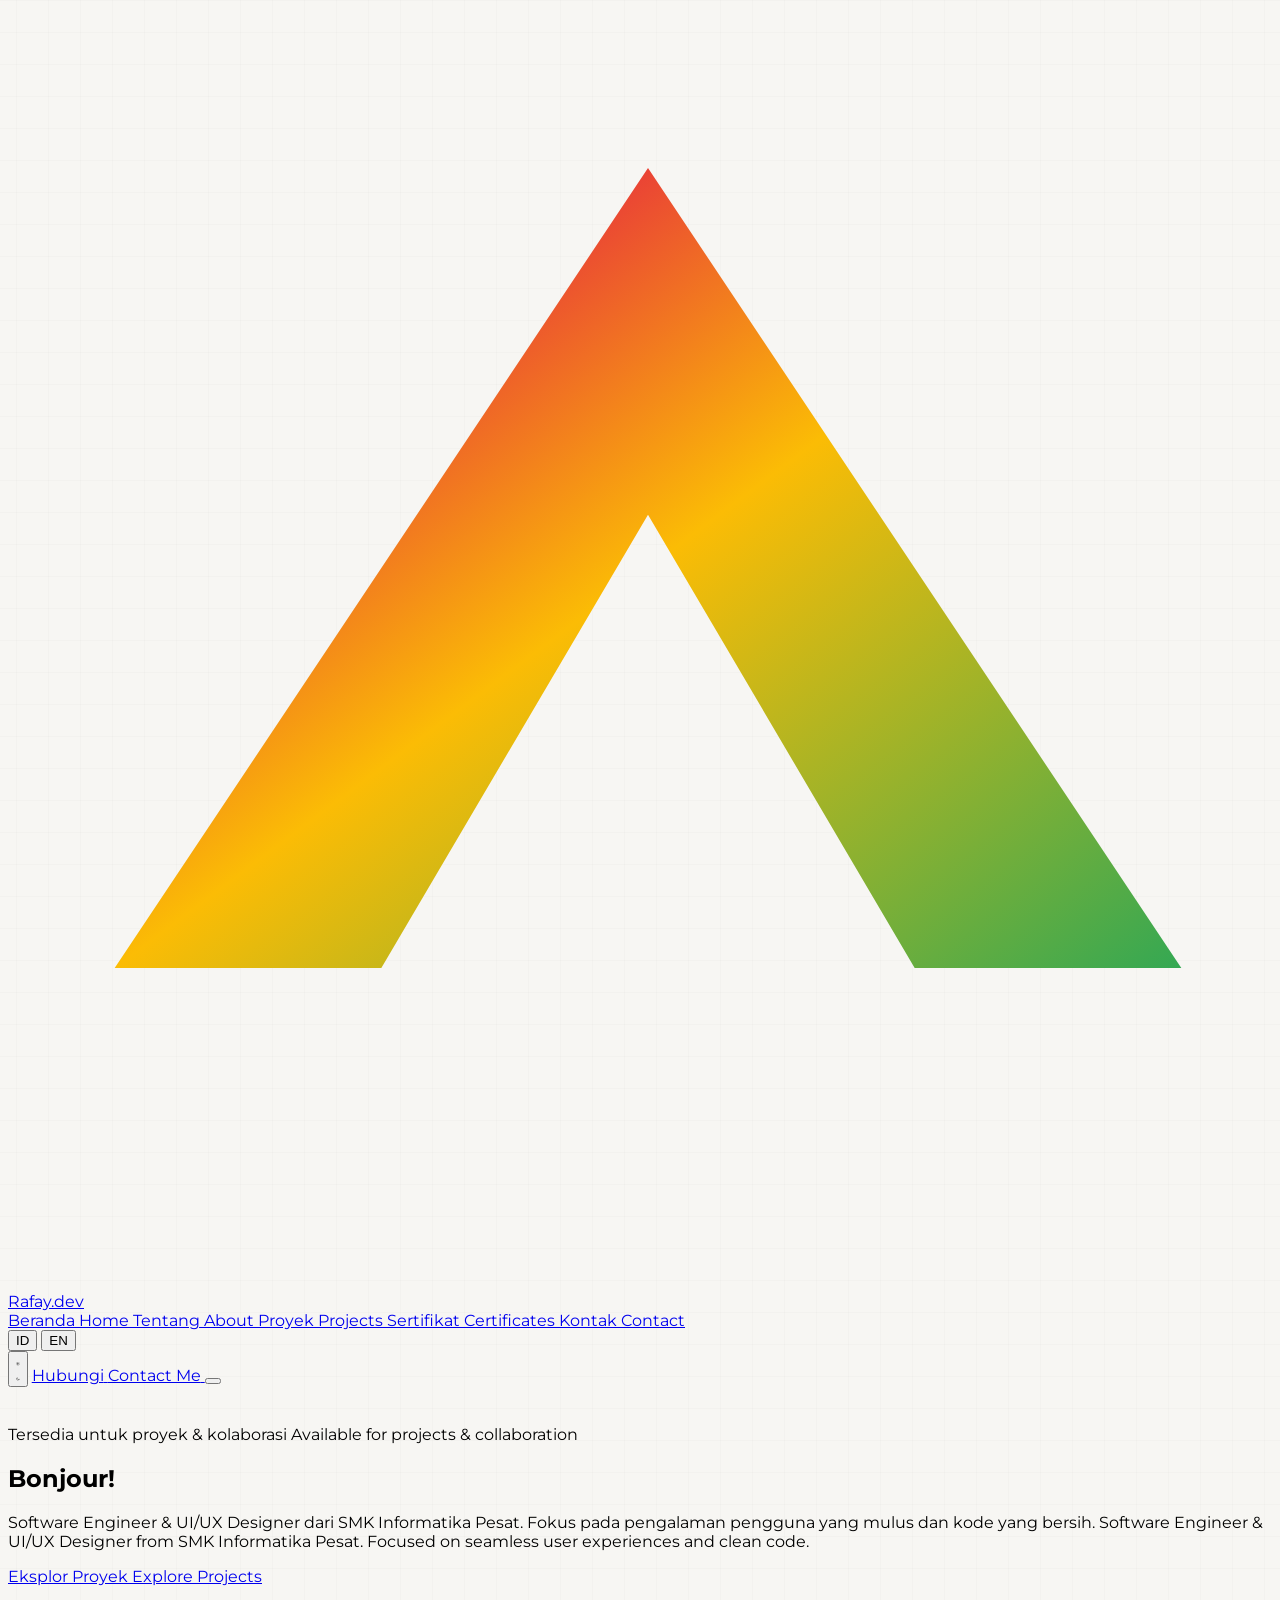
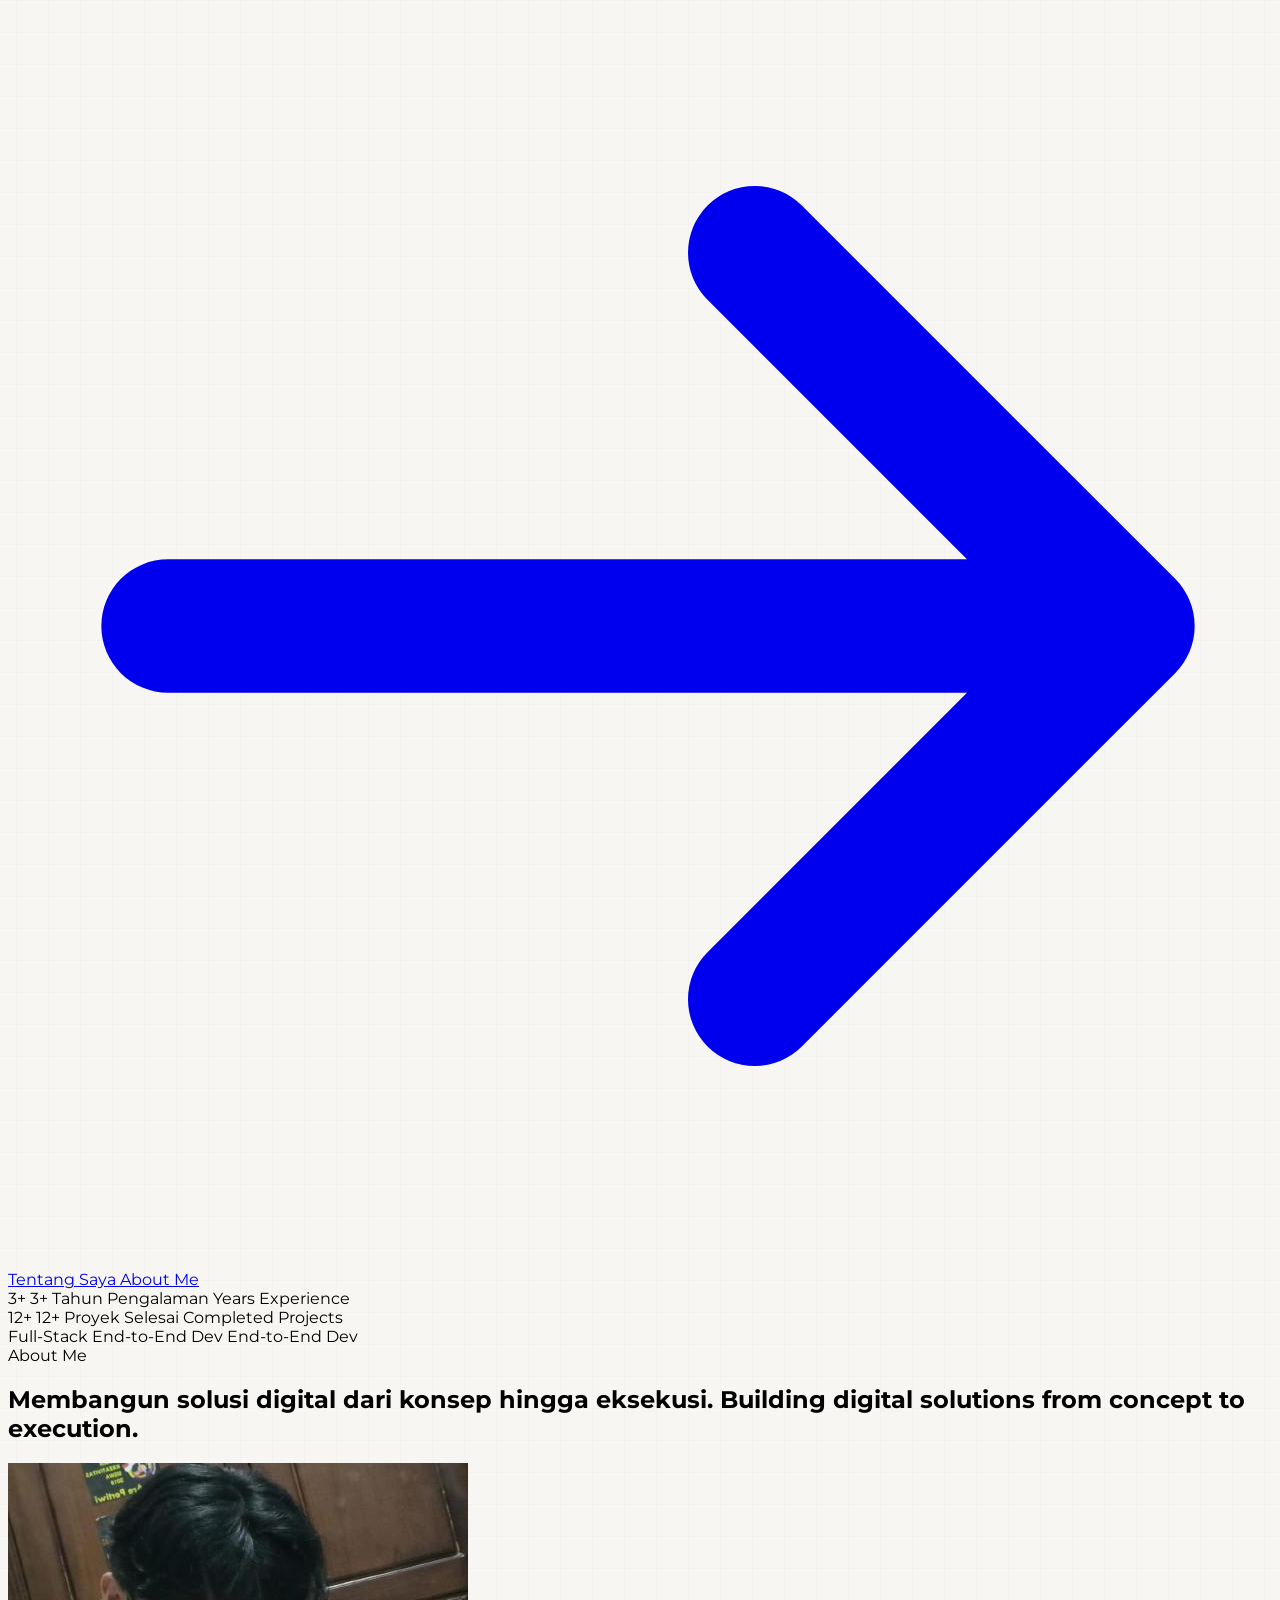
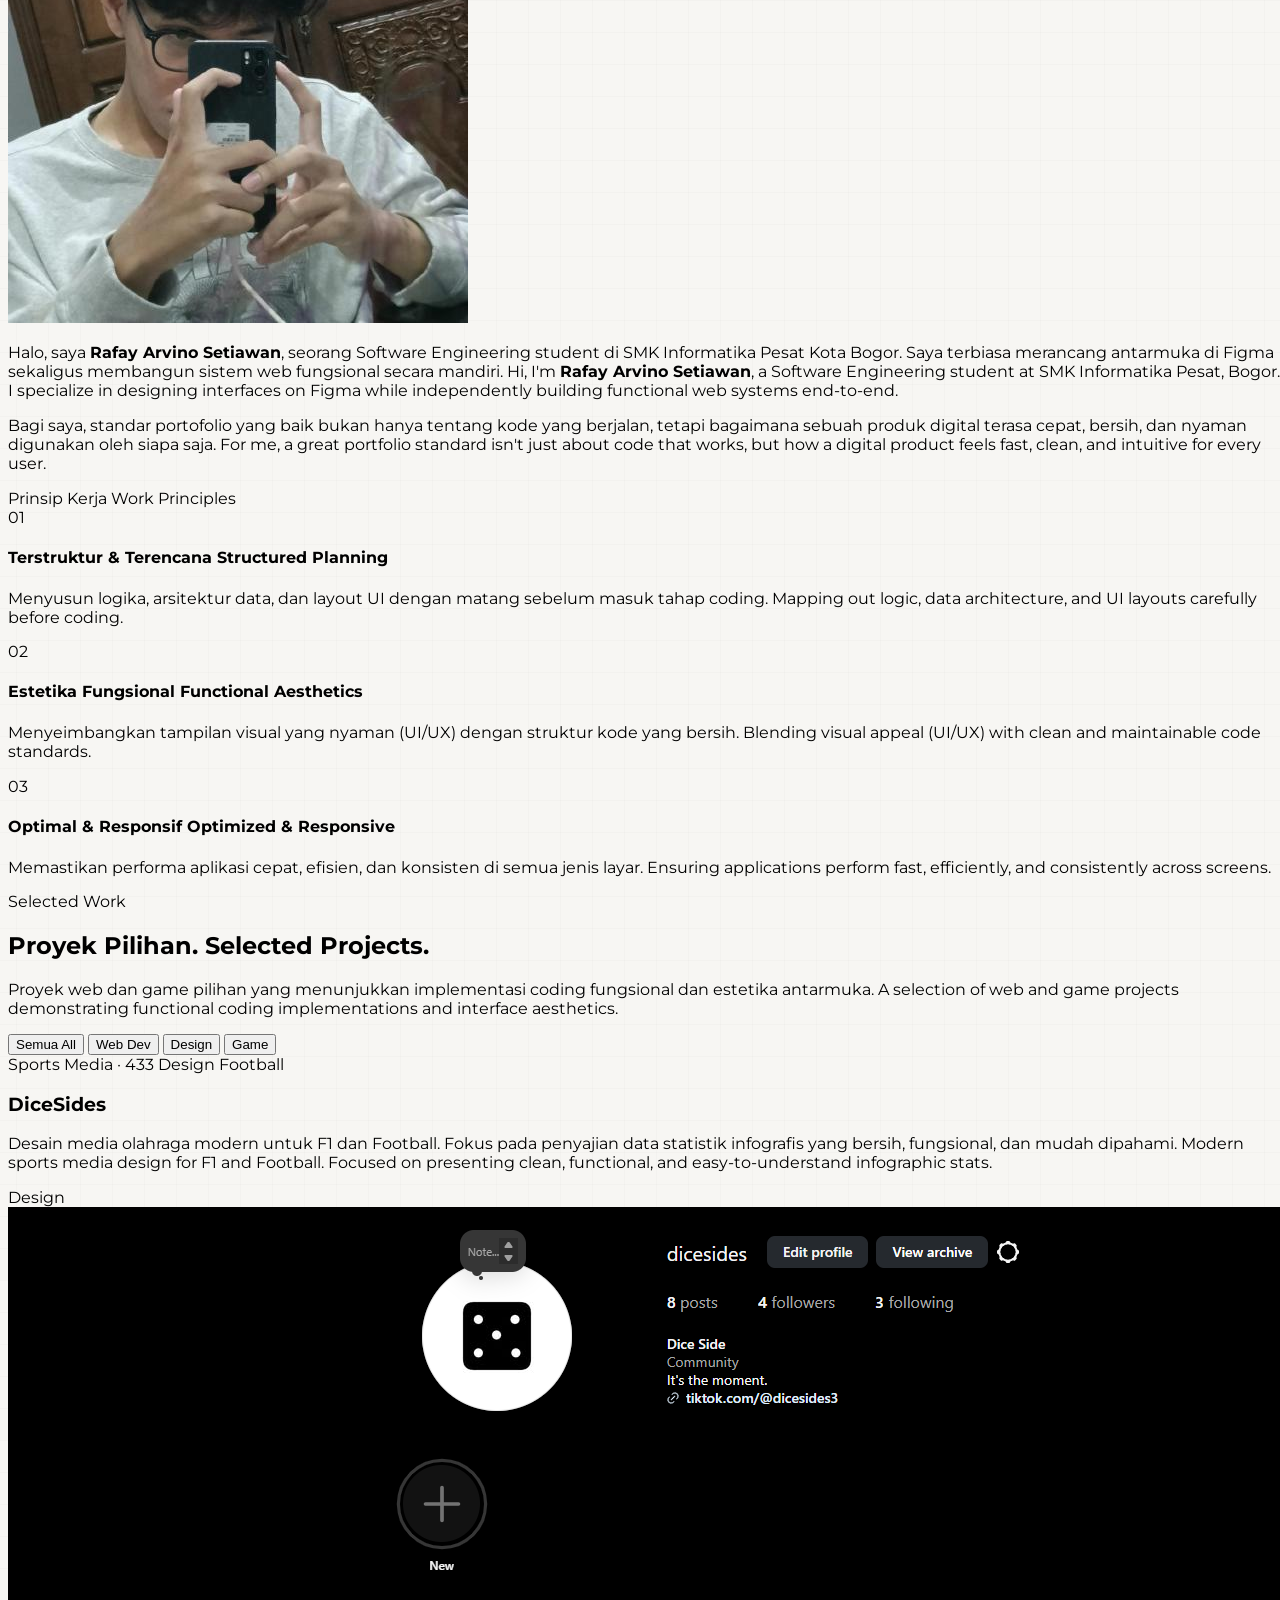
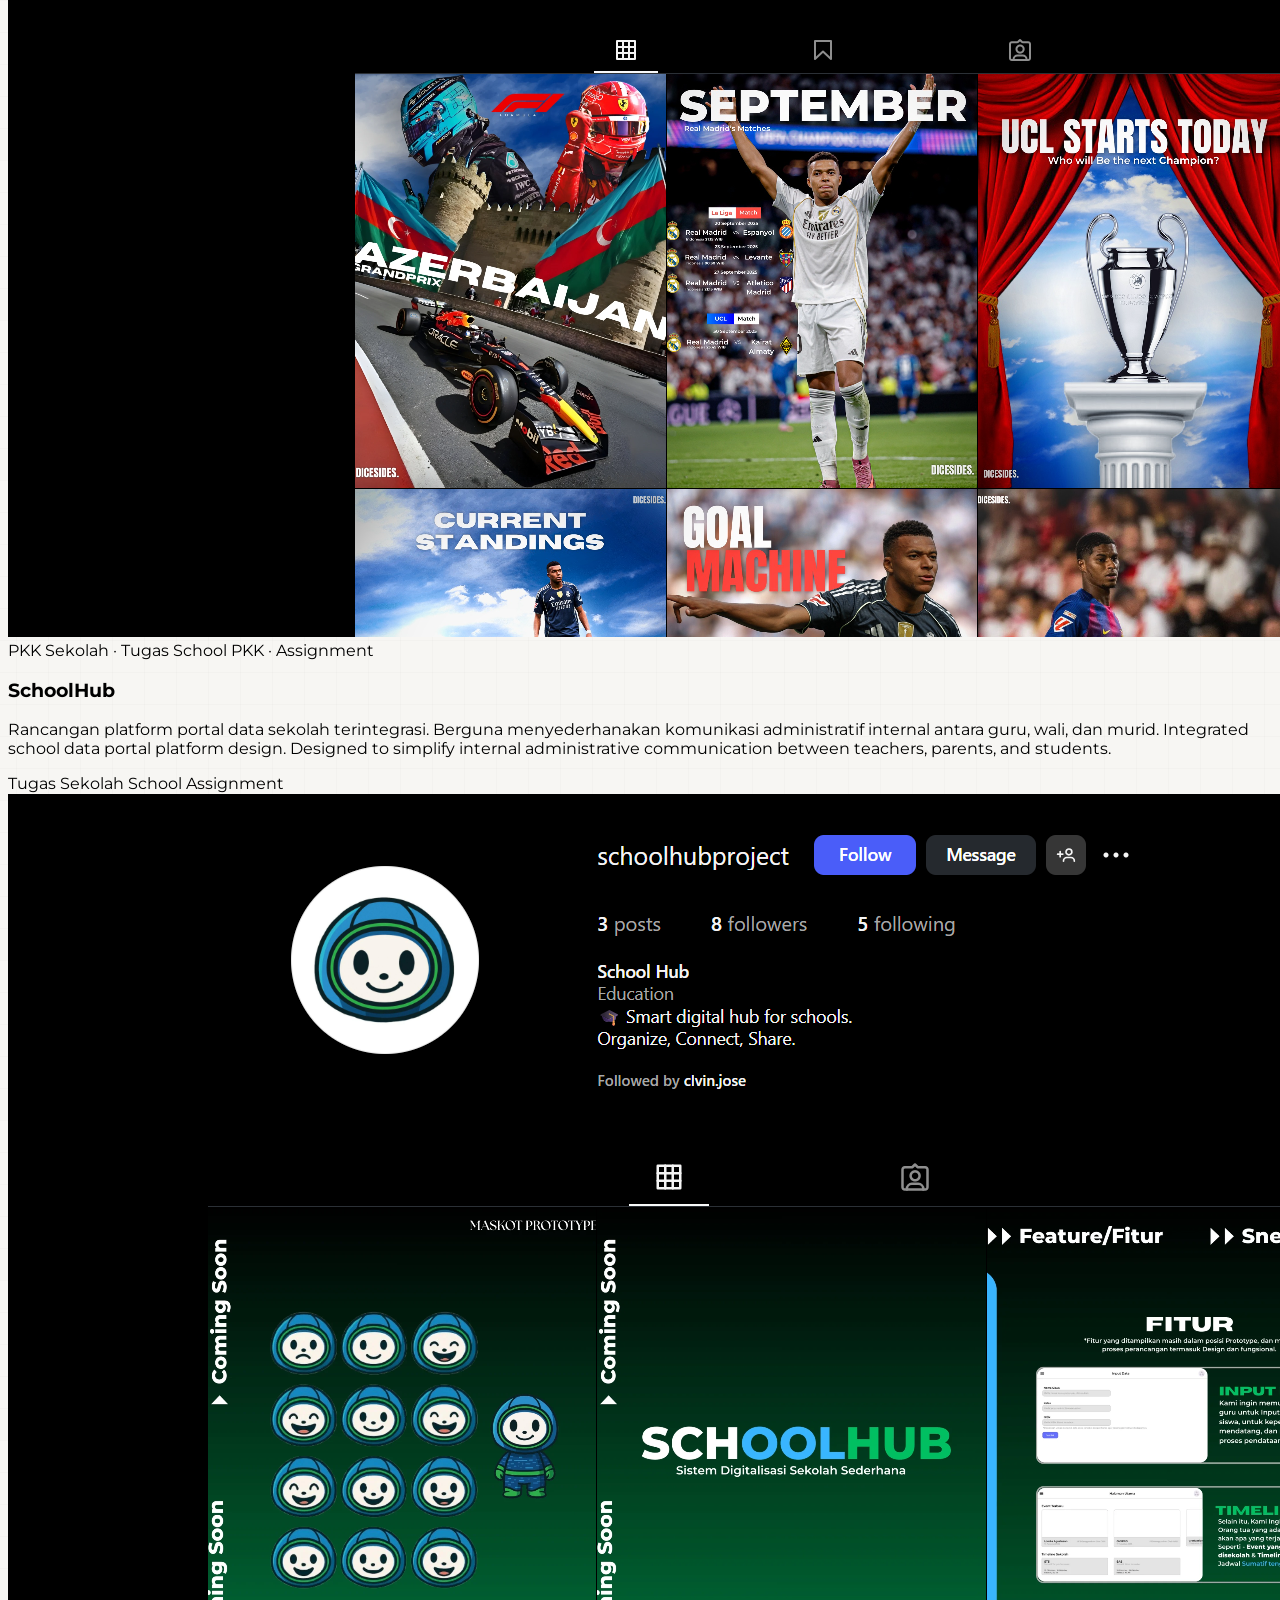
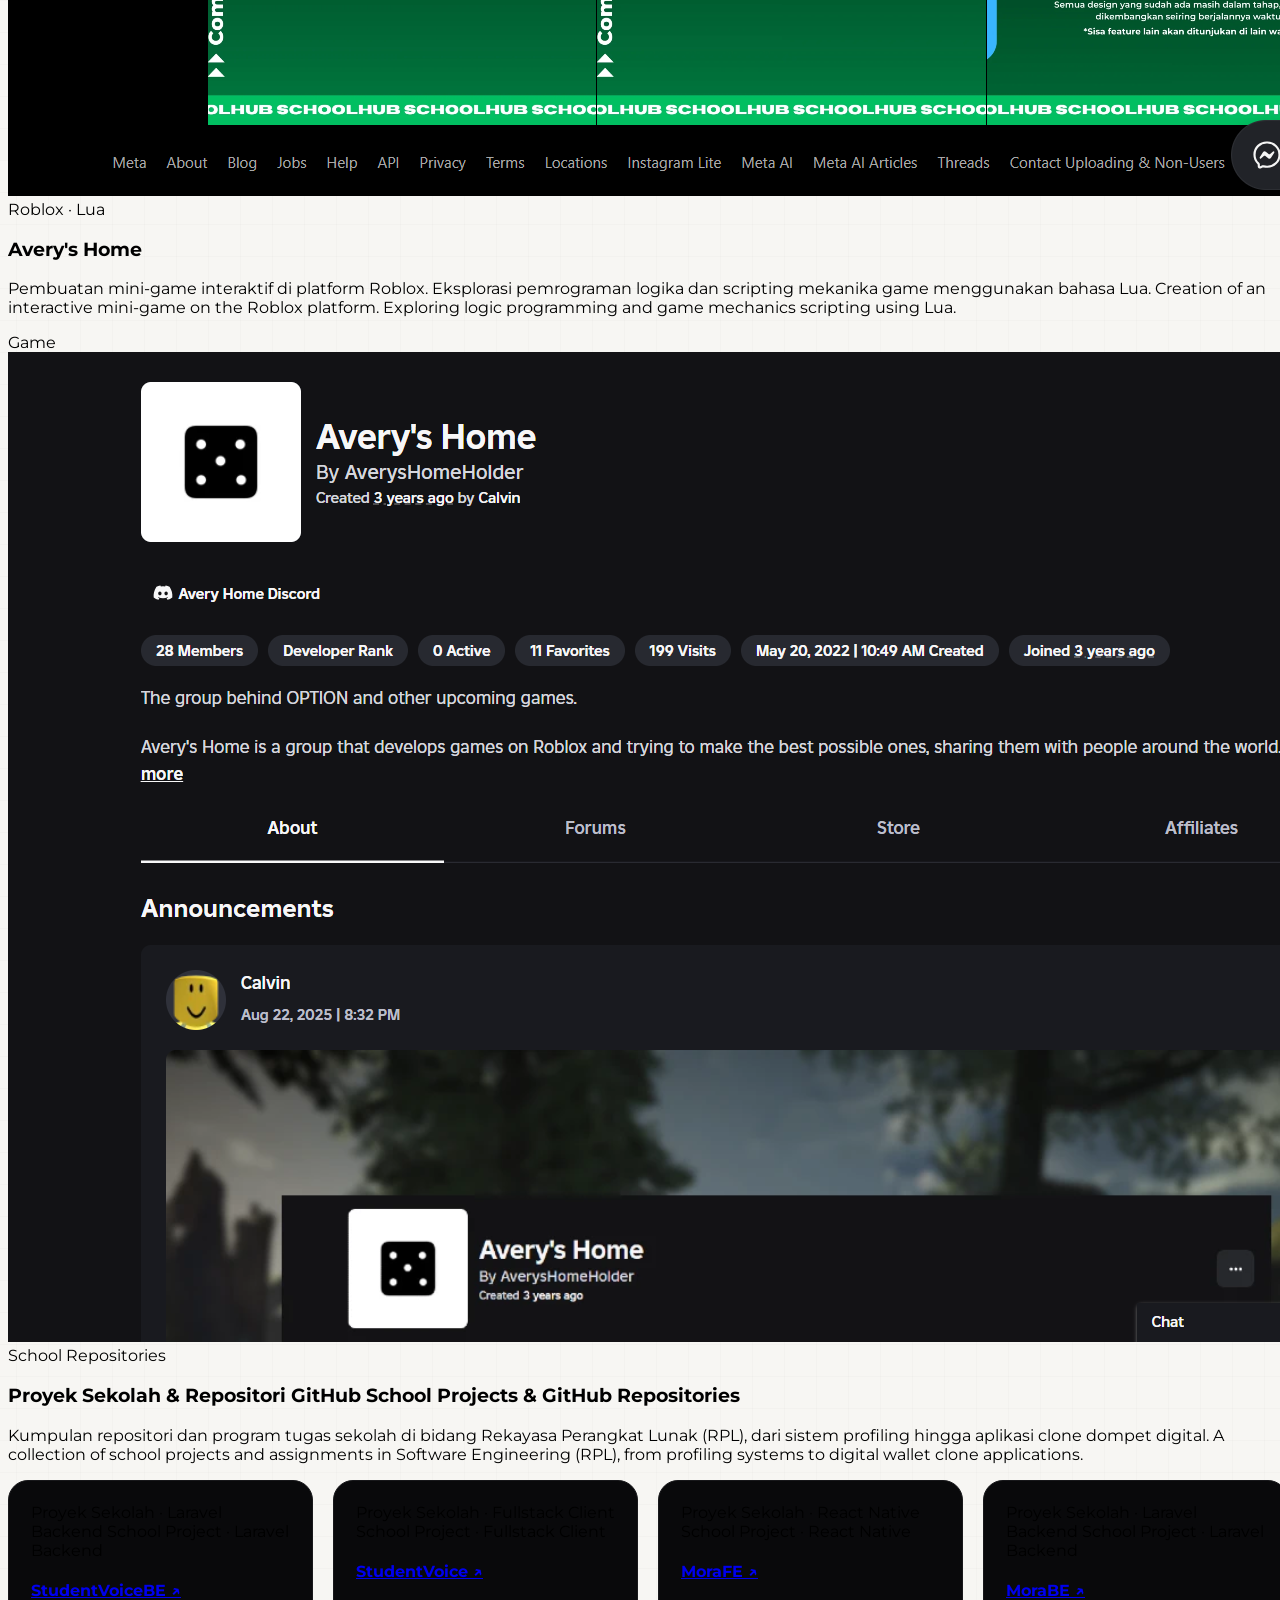
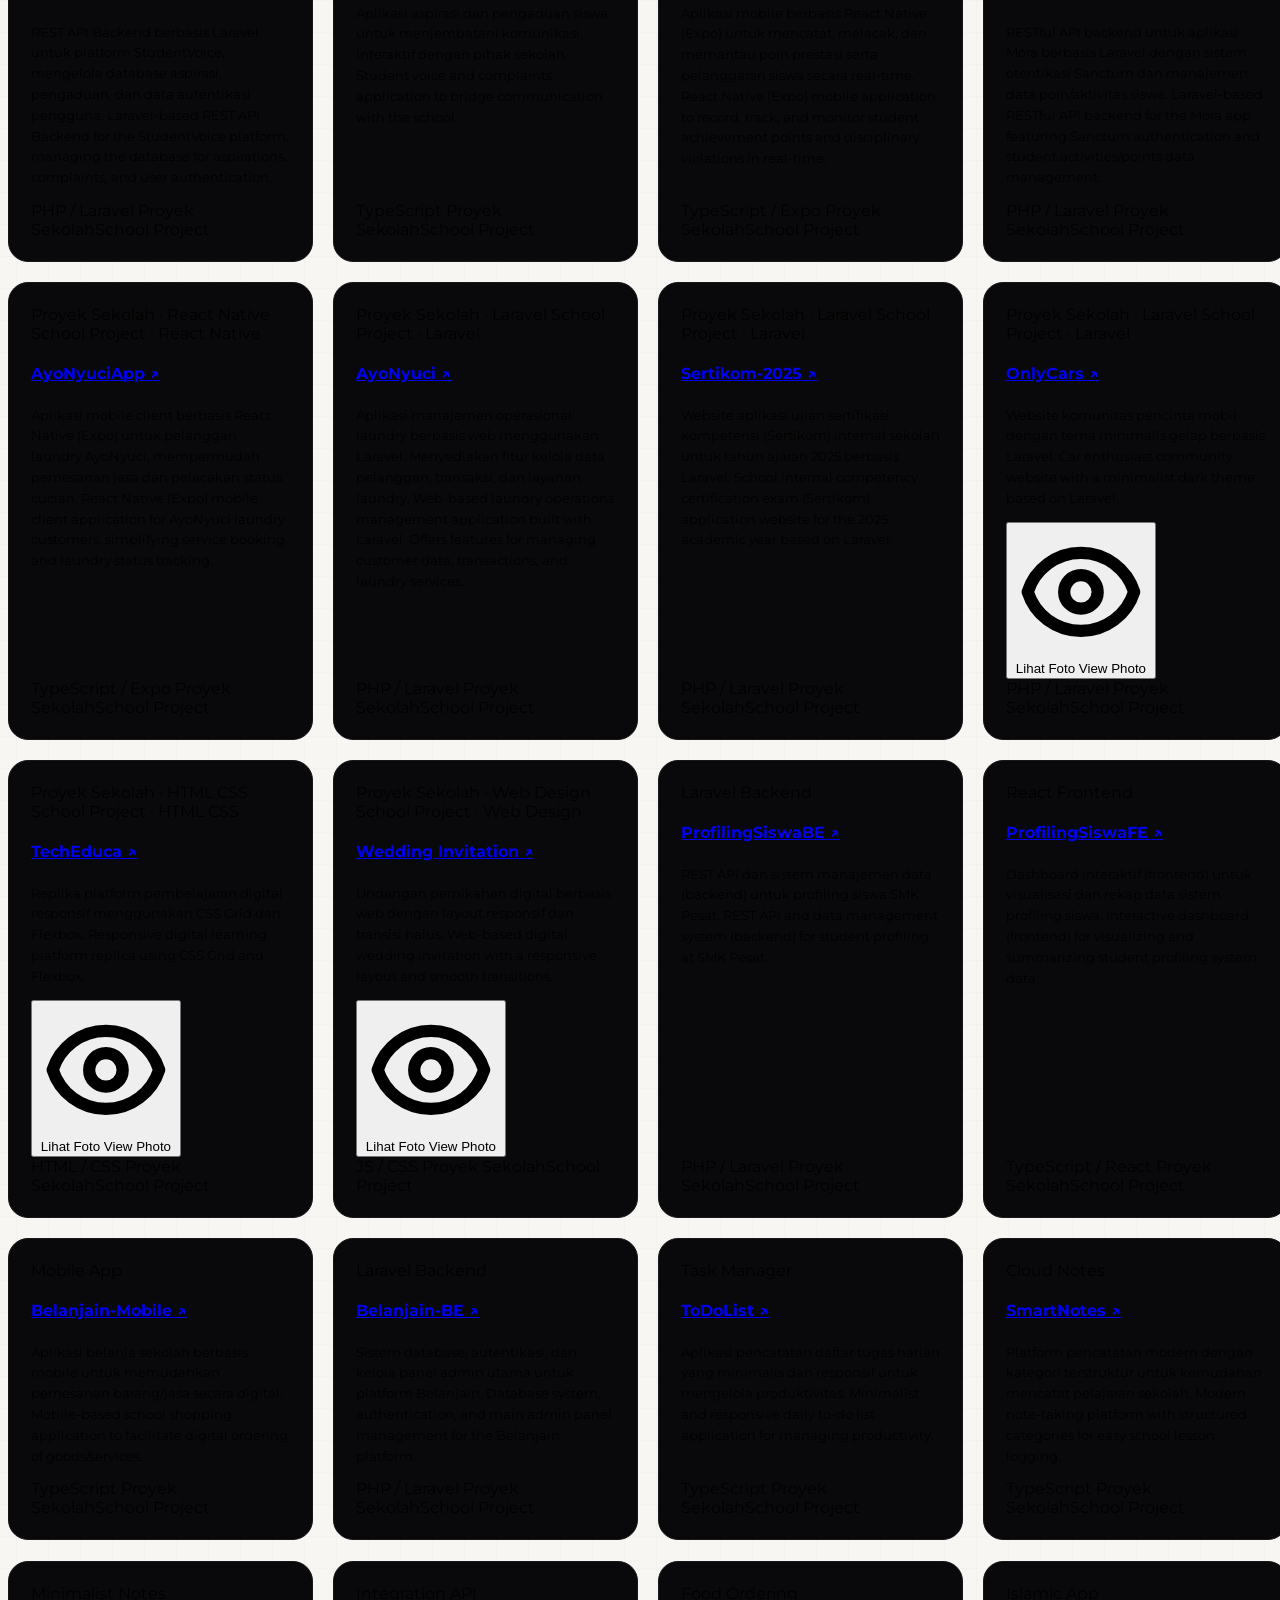
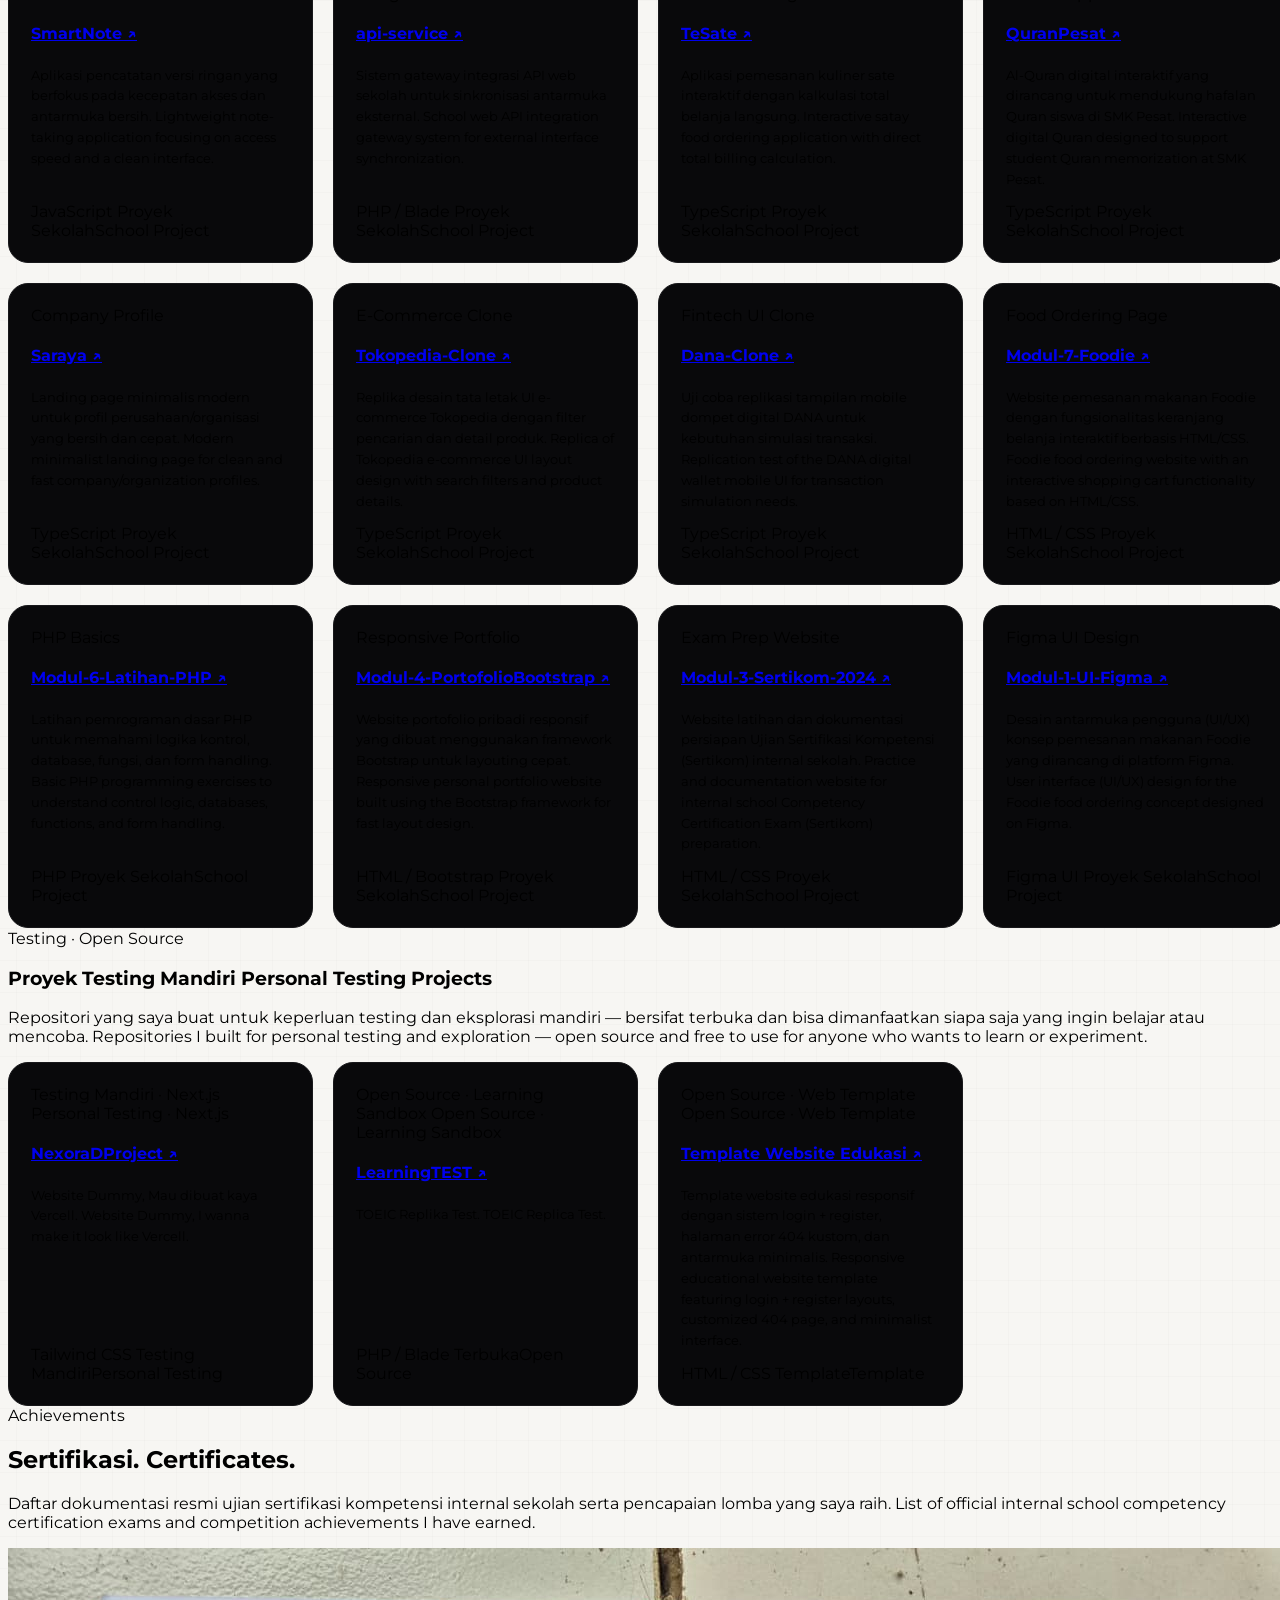
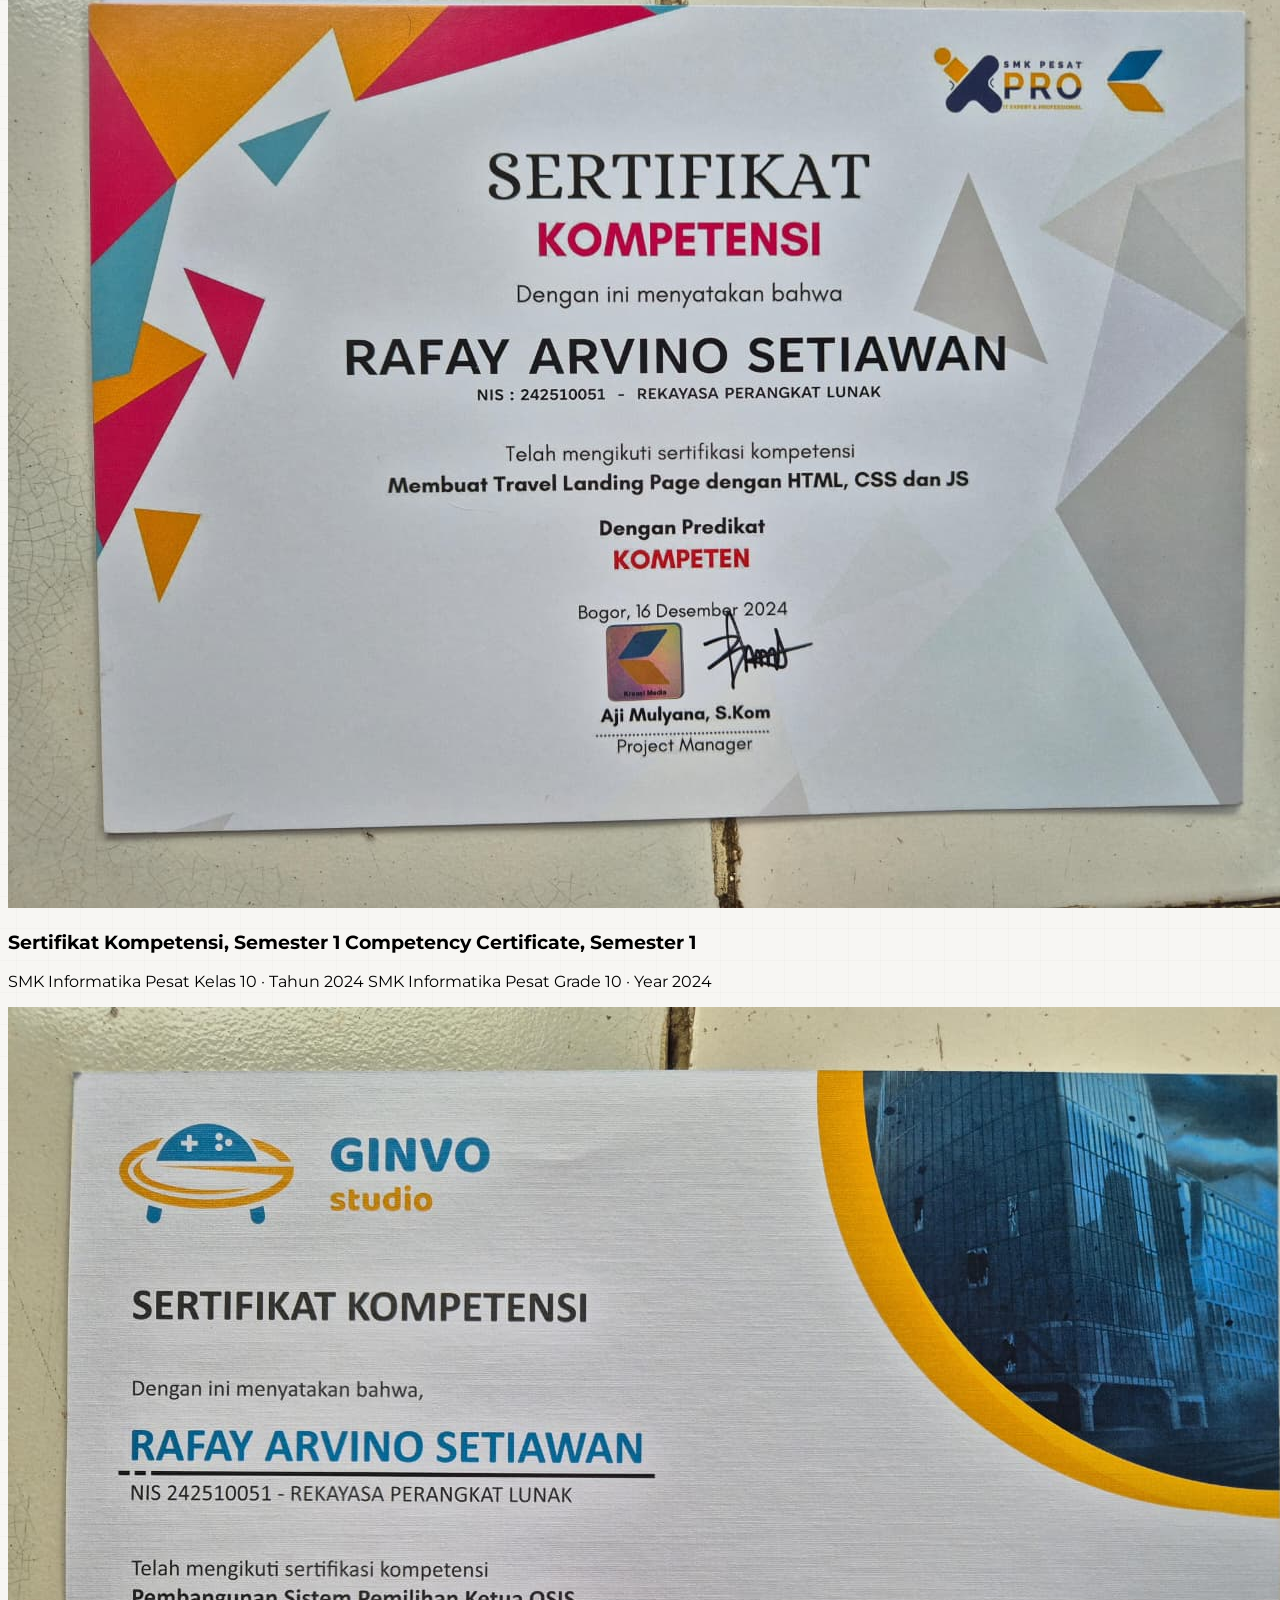
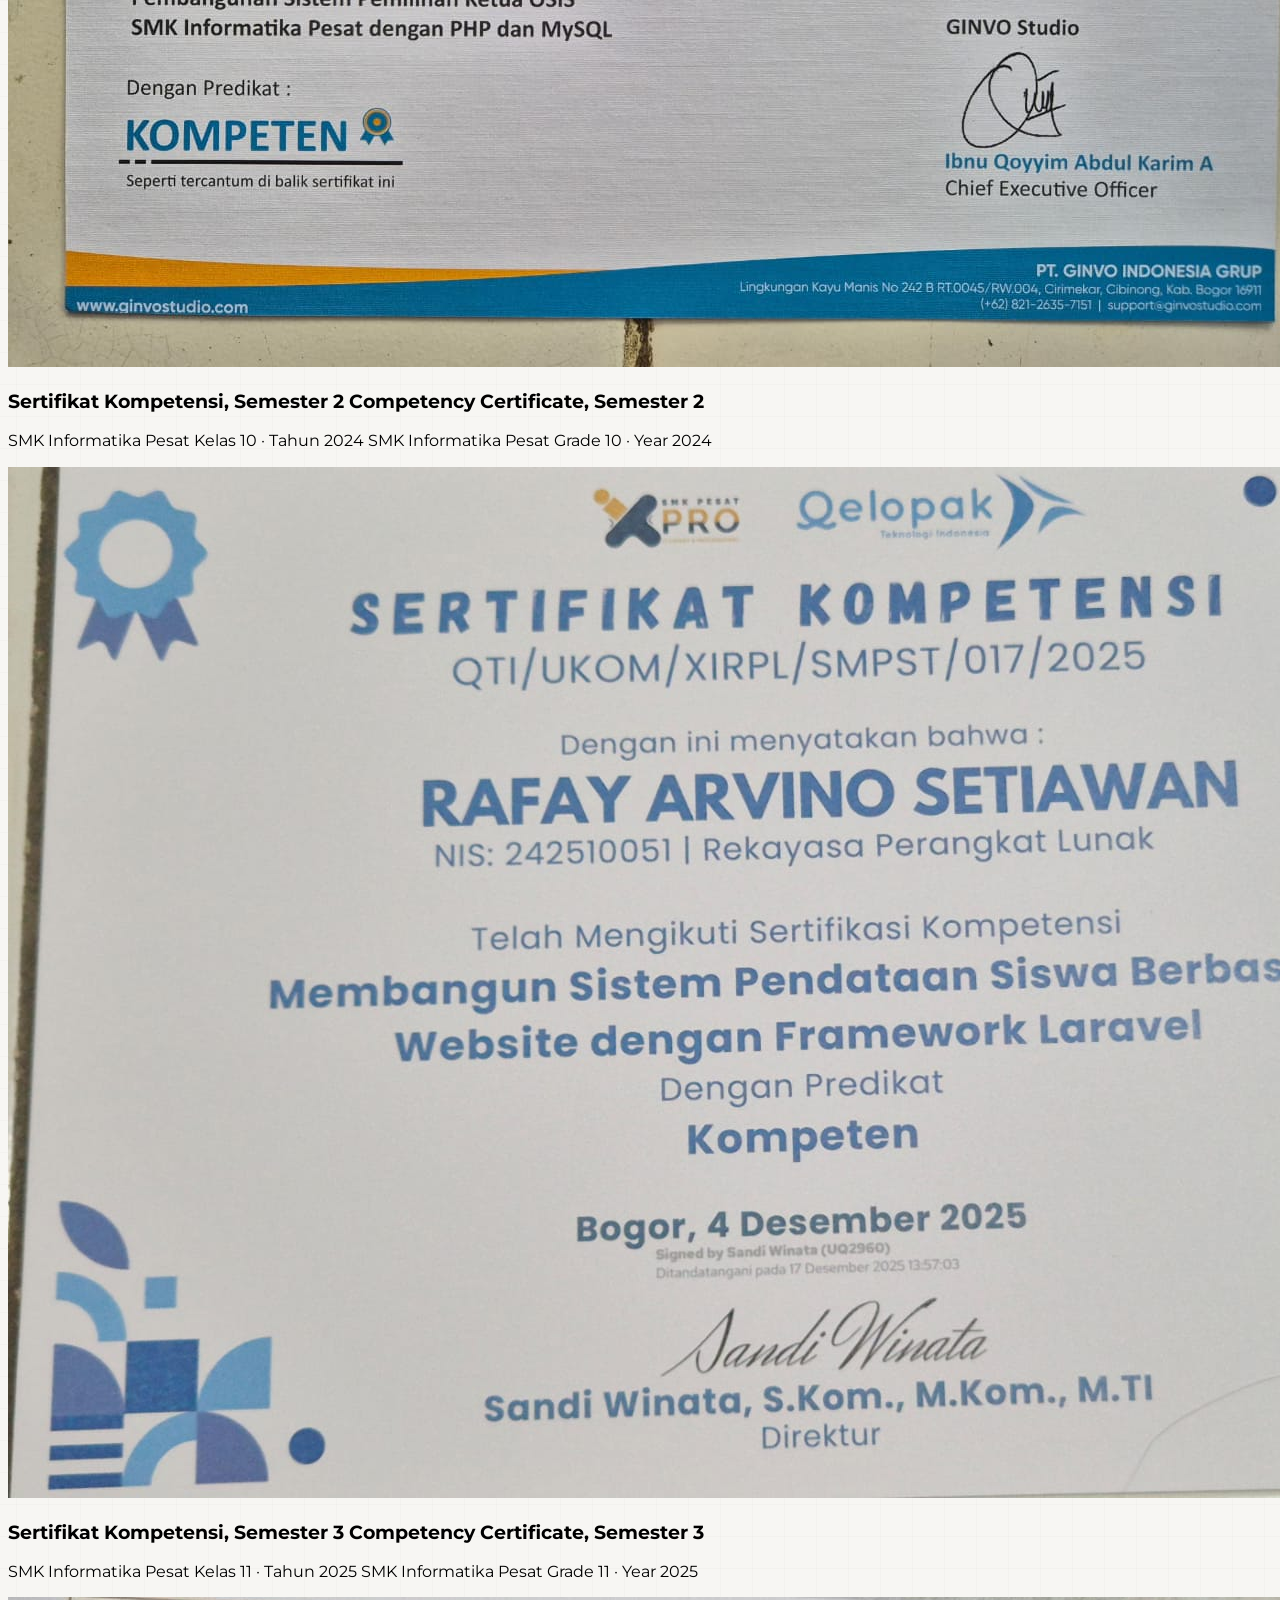
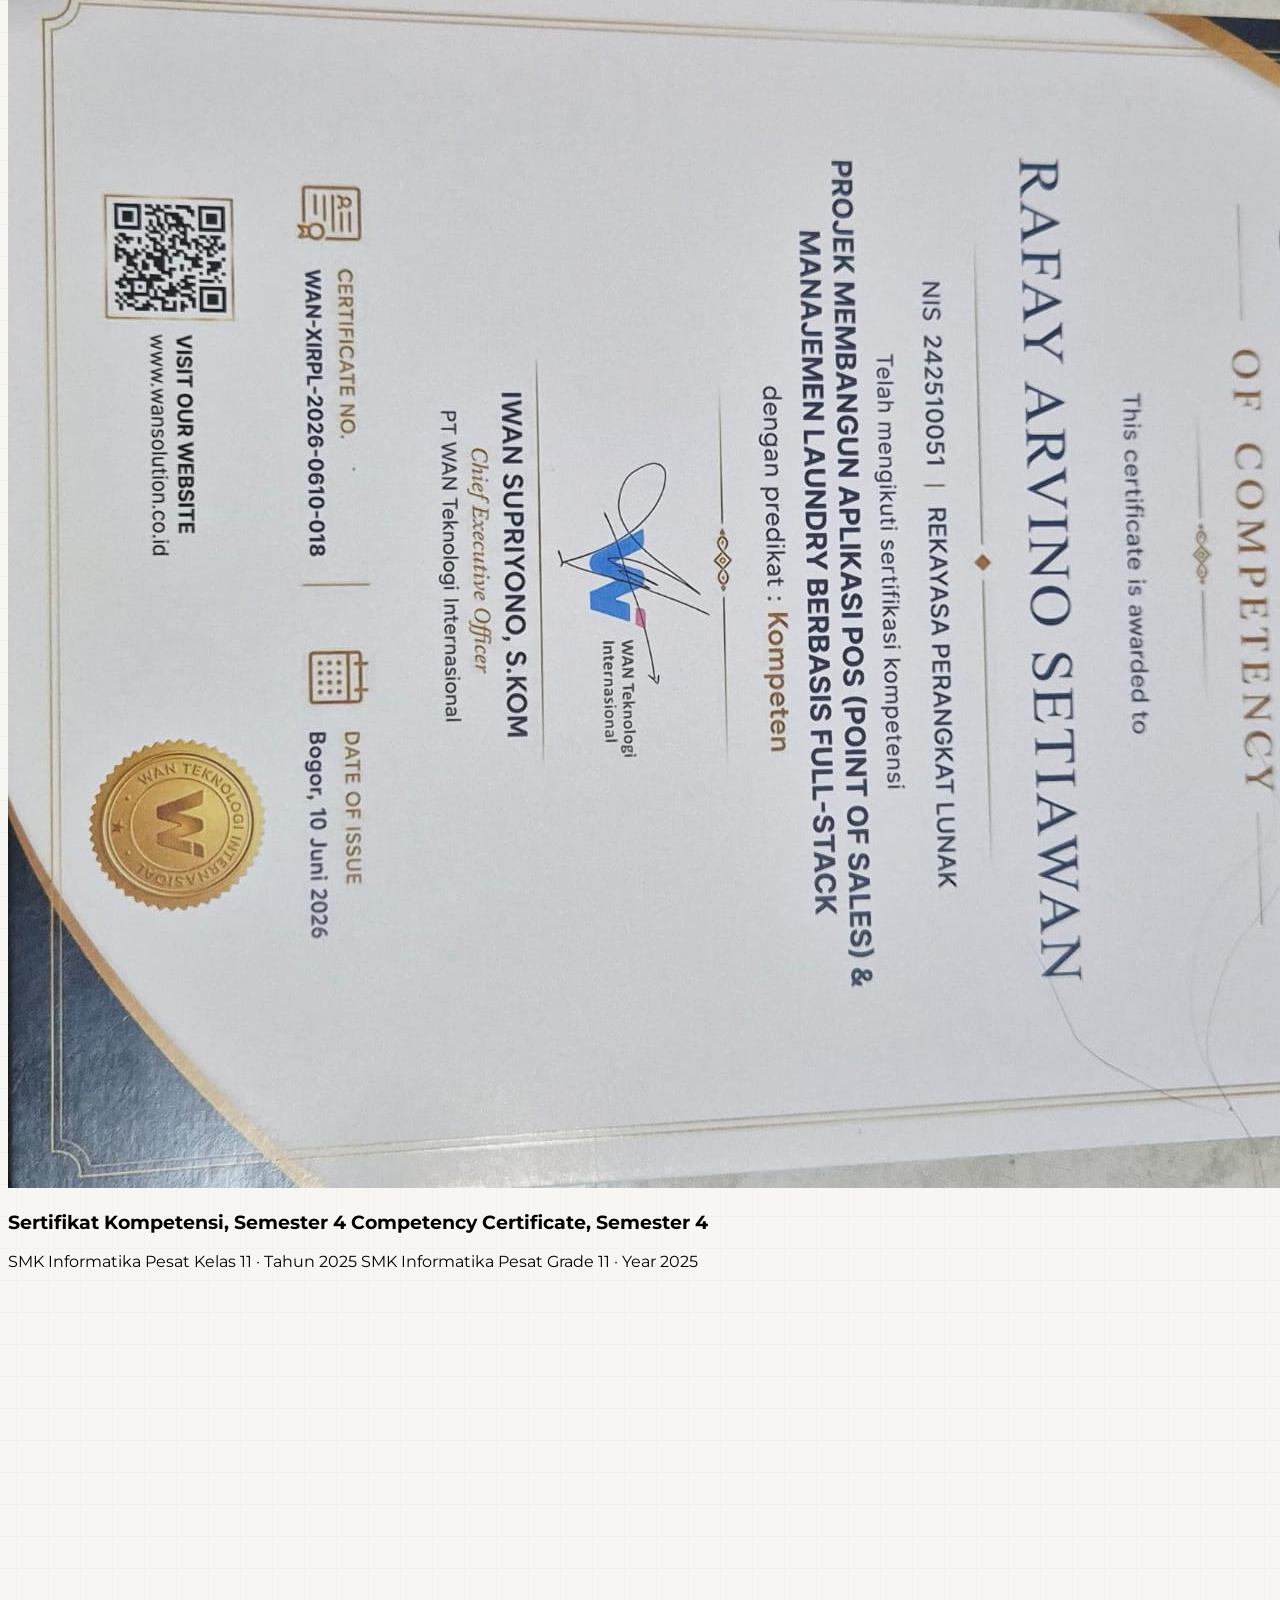
==== index.html @ c247dbab "Implement code changes to enhance functionality and improve performance" ====
<!DOCTYPE html>
<html lang="id">
<head>
  <meta charset="UTF-8" />
  <meta name="viewport" content="width=device-width, initial-scale=1.0" />
  <title>Rafay.Calvin — Portofolio</title>
  
  <!-- SEO & Social Media Metadata -->
  <meta name="description" content="Portofolio Rafay Arvino Setiawan - Siswa RPL SMK Pesat Bogor yang fokus pada pembuatan website bersih, Laravel, dashboard interaktif, dan UI modern." />
  <meta name="keywords" content="Rafay Arvino Setiawan, Rafay, Web Developer Bogor, SMK Pesat, Portfolio Laravel, Portofolio RPL, Developer Indonesia" />
  <meta name="author" content="Rafay Arvino Setiawan" />
  
  <!-- Open Graph -->
  <meta property="og:type" content="website" />
  <meta property="og:title" content="Rafay Arvino Setiawan — Portofolio" />
  <meta property="og:description" content="Siswa RPL yang fokus pada Laravel, website bersih, dan UI minimalis." />
  <meta property="og:image" content="assets/179663690.jpeg" />

  <!-- Fonts -->
  <link rel="preconnect" href="https://fonts.googleapis.com">
  <link rel="preconnect" href="https://fonts.gstatic.com" crossorigin>
  <link href="https://fonts.googleapis.com/css2?family=Montserrat:wght@400;500;600;700;800&family=JetBrains+Mono:wght@400;500;600&display=swap" rel="stylesheet">

  <!-- Lenis Smooth Scroll CSS CDN -->
  <link rel="stylesheet" href="https://unpkg.com/@studio-freight/lenis@1.0.42/dist/lenis.css" />

  <!-- Tailwind CSS CDN -->
  <script src="https://cdn.tailwindcss.com"></script>
  <script>
    tailwind.config = {
      darkMode: 'class',
      theme: {
        extend: {
          fontFamily: {
            sans: ['Montserrat', 'system-ui', 'sans-serif'],
            mono: ['JetBrains Mono', 'monospace'],
          }
        }
      }
    };
    
    // Immediately check theme to prevent white flash
    (function() {
      const savedTheme = localStorage.getItem('portfolio-theme');
      if (savedTheme === 'dark' || (!savedTheme && window.matchMedia('(prefers-color-scheme: dark)').matches)) {
        document.documentElement.classList.add('dark');
      } else {
        document.documentElement.classList.remove('dark');
      }
    })();
  </script>
  <link rel="stylesheet" href="assets/custom.css" />
</head>
<body class="text-black dark:text-zinc-100 font-sans antialiased relative min-h-screen selection:bg-black selection:text-white dark:selection:bg-white dark:selection:text-black">

  <!-- Scroll Progress Indicator -->
  <div id="scrollProgress"></div>

  <!-- Background Particle Canvas (Orbiting colored dust) -->
  <canvas id="particleCanvas"></canvas>
<!-- Floating Navigation Pill Bar -->
  <header class="fixed top-4 left-1/2 -translate-x-1/2 w-[calc(100%-2rem)] max-w-5xl z-50 h-14 px-5 rounded-full border border-zinc-200/80 dark:border-zinc-800/80 bg-white/75 dark:bg-zinc-950/75 backdrop-blur-md shadow-sm transition-all flex items-center justify-between select-none">
    
    <!-- Logo -->
    <div class="flex items-center gap-2">
      <a href="#home" class="flex items-center gap-2.5 group">
        <div class="w-6 h-6 flex items-center justify-center group-hover:scale-110 transition-transform duration-300">
          <svg class="w-5 h-5" viewBox="0 0 24 24" fill="none" xmlns="http://www.w3.org/2000/svg">
            <defs>
              <linearGradient id="logoChevronGrad" x1="0%" y1="0%" x2="100%" y2="100%">
                <stop offset="0%" stop-color="#4285F4"/>
                <stop offset="25%" stop-color="#EA4335"/>
                <stop offset="50%" stop-color="#FBBC05"/>
                <stop offset="100%" stop-color="#34A853"/>
              </linearGradient>
            </defs>
            <path d="M12 3L22 18H17L12 9.5L7 18H2L12 3Z" fill="url(#logoChevronGrad)"/>
          </svg>
        </div>
        <span class="font-sans font-bold tracking-tight text-xs text-black dark:text-white">
          Rafay<span class="text-indigo-500 dark:text-indigo-400">.dev</span>
        </span>
      </a>
    </div>

    <!-- Desktop Nav Links -->
    <nav class="hidden md:flex items-center gap-1 font-sans font-semibold text-[11px] text-zinc-500 dark:text-zinc-400 tracking-wide">
      <a href="#home" class="px-3 py-1.5 rounded-full hover:text-black dark:hover:text-white hover:bg-zinc-100 dark:hover:bg-zinc-800/60 transition-all">
        <span data-lang="id">Beranda</span>
        <span data-lang="en" class="hidden">Home</span>
      </a>
      <a href="#about" class="px-3 py-1.5 rounded-full hover:text-black dark:hover:text-white hover:bg-zinc-100 dark:hover:bg-zinc-800/60 transition-all">
        <span data-lang="id">Tentang</span>
        <span data-lang="en" class="hidden">About</span>
      </a>
      <a href="#projects" class="px-3 py-1.5 rounded-full hover:text-black dark:hover:text-white hover:bg-zinc-100 dark:hover:bg-zinc-800/60 transition-all">
        <span data-lang="id">Proyek</span>
        <span data-lang="en" class="hidden">Projects</span>
      </a>
      <a href="#certs" class="px-3 py-1.5 rounded-full hover:text-black dark:hover:text-white hover:bg-zinc-100 dark:hover:bg-zinc-800/60 transition-all">
        <span data-lang="id">Sertifikat</span>
        <span data-lang="en" class="hidden">Certificates</span>
      </a>
      <a href="#contact" class="px-3 py-1.5 rounded-full hover:text-black dark:hover:text-white hover:bg-zinc-100 dark:hover:bg-zinc-800/60 transition-all">
        <span data-lang="id">Kontak</span>
        <span data-lang="en" class="hidden">Contact</span>
      </a>
    </nav>

    <!-- Header Actions -->
    <div class="flex items-center gap-2">
      
      <!-- Language Switcher Pill -->
      <div id="langSwitcherContainer" class="inline-flex p-0.5 rounded-full bg-zinc-100 dark:bg-zinc-900 border border-zinc-200/80 dark:border-zinc-800/80 text-[10px] font-sans font-semibold select-none shadow-inner">
        <button id="lang-id" class="px-2.5 py-0.5 rounded-full transition-all duration-150 active:scale-95 bg-white text-black dark:bg-zinc-800 dark:text-white shadow-sm font-bold" onclick="setLanguage('id')">ID</button>
        <button id="lang-en" class="px-2.5 py-0.5 rounded-full transition-all duration-150 active:scale-95 text-zinc-400 hover:text-black dark:hover:text-white font-semibold" onclick="setLanguage('en')">EN</button>
      </div>

      <!-- Theme Switcher Button -->
      <button id="themeToggle" onclick="toggleTheme()" class="w-8 h-8 rounded-full border border-zinc-200/80 dark:border-zinc-800/80 bg-white/50 dark:bg-zinc-900/50 hover:bg-zinc-100 dark:hover:bg-zinc-800 text-black flex items-center justify-center cursor-pointer transition-all active:scale-95 dark:text-white" aria-label="Toggle Theme">
        <!-- Sun Icon (shown in dark mode) -->
        <svg id="themeIconSun" class="w-3.5 h-3.5 hidden" fill="none" stroke="currentColor" viewBox="0 0 24 24"><path stroke-linecap="round" stroke-linejoin="round" stroke-width="2" d="M12 3v1m0 16v1m9-9h-1M4 12H3m15.364-6.364l-.707.707M6.343 17.657l-.707.707m0-12.728l.707.707m12.728 12.728l.707-.707M12 8a4 4 0 100 8 4 4 0 000-8z"></path></svg>
        <!-- Moon Icon (shown in light mode) -->
        <svg id="themeIconMoon" class="w-3.5 h-3.5" fill="none" stroke="currentColor" viewBox="0 0 24 24"><path stroke-linecap="round" stroke-linejoin="round" stroke-width="2" d="M20.354 15.354A9 9 0 018.646 3.646 9.003 9.003 0 0012 21a9.003 9.003 0 008.354-5.646z"></path></svg>
      </button>

      <!-- CTA Button Desktop -->
      <a href="https://wa.me/6287797895571" target="_blank" class="hidden sm:inline-flex items-center h-8 px-4 rounded-full bg-black text-white font-sans font-semibold text-[11px] hover:bg-zinc-800 active:scale-95 transition-all select-none shadow-sm dark:bg-white dark:text-black dark:hover:bg-zinc-200">
        <span data-lang="id">Hubungi</span>
        <span data-lang="en" class="hidden">Contact Me</span>
      </a>

      <!-- Hamburger Button Mobile -->
      <button class="md:hidden w-8 h-8 border border-zinc-200/80 dark:border-zinc-800/80 hover:bg-zinc-100 dark:hover:bg-zinc-800 rounded-full text-black flex items-center justify-center cursor-pointer transition-all active:scale-95 dark:text-white" id="menuBtn" aria-label="Toggle Menu">
        <div class="w-3.5 h-2.5 flex flex-col justify-between relative" id="hamburgerIcon">
          <span class="w-full h-[1.5px] bg-black dark:bg-white rounded transition-all duration-300 origin-left" id="bar1"></span>
          <span class="w-full h-[1.5px] bg-black dark:bg-white rounded transition-all duration-300" id="bar2"></span>
          <span class="w-full h-[1.5px] bg-black dark:bg-white rounded transition-all duration-300 origin-left" id="bar3"></span>
        </div>
      </button>

    </div>
  </header>

  <!-- Mobile Navigation Menu Drawer Floating Glass Card -->
  <div id="mobileMenu" class="fixed top-20 left-4 right-4 z-40 hidden flex-col p-5 rounded-2xl border border-zinc-200/80 dark:border-zinc-800/80 bg-white/90 dark:bg-zinc-950/90 backdrop-blur-xl shadow-xl gap-4 transition-all">
    <nav class="flex flex-col gap-2 font-sans font-semibold text-sm text-zinc-600 dark:text-zinc-400 tracking-wide">
      <a href="#home" class="px-3 py-2 rounded-xl hover:bg-zinc-100 dark:hover:bg-zinc-800/60 hover:text-black dark:hover:text-white transition-colors">
        <span data-lang="id">Beranda</span>
        <span data-lang="en" class="hidden">Home</span>
      </a>
      <a href="#about" class="px-3 py-2 rounded-xl hover:bg-zinc-100 dark:hover:bg-zinc-800/60 hover:text-black dark:hover:text-white transition-colors">
        <span data-lang="id">Tentang</span>
        <span data-lang="en" class="hidden">About</span>
      </a>
      <a href="#projects" class="px-3 py-2 rounded-xl hover:bg-zinc-100 dark:hover:bg-zinc-800/60 hover:text-black dark:hover:text-white transition-colors">
        <span data-lang="id">Proyek</span>
        <span data-lang="en" class="hidden">Projects</span>
      </a>
      <a href="#certs" class="px-3 py-2 rounded-xl hover:bg-zinc-100 dark:hover:bg-zinc-800/60 hover:text-black dark:hover:text-white transition-colors">
        <span data-lang="id">Sertifikat</span>
        <span data-lang="en" class="hidden">Certificates</span>
      </a>
      <a href="#contact" class="px-3 py-2 rounded-xl hover:bg-zinc-100 dark:hover:bg-zinc-800/60 hover:text-black dark:hover:text-white transition-colors">
        <span data-lang="id">Kontak</span>
        <span data-lang="en" class="hidden">Contact</span>
      </a>
    </nav>
    <a href="https://wa.me/6287797895571" target="_blank" class="w-full text-center py-2.5 rounded-xl bg-black text-white font-sans font-semibold text-xs hover:bg-zinc-800 active:scale-95 transition-all dark:bg-white dark:text-black dark:hover:bg-zinc-200">
      <span data-lang="id">Hubungi</span>
      <span data-lang="en" class="hidden">Contact Me</span>
    </a>
  </div>

  <!-- Content Sections Wrapper -->
  <div class="w-full relative overflow-x-hidden">

<!-- HERO SECTION -->
<section id="home" class="w-full bg-transparent text-black dark:text-zinc-300 pt-36 pb-20 md:pt-44 md:pb-28 px-6">
  <div class="max-w-[860px] mx-auto flex flex-col items-center text-center">
    
    <!-- Status / Availability Badge -->
    <div data-aos="fade-down" class="inline-flex items-center gap-2.5 mb-8 px-4 py-1.5 rounded-full border border-zinc-200/80 dark:border-zinc-800 bg-white/70 dark:bg-zinc-900/70 backdrop-blur-md shadow-sm">
      <span class="relative flex h-2 w-2">
        <span class="animate-ping absolute inline-flex h-full w-full rounded-full bg-emerald-400 opacity-75"></span>
        <span class="relative inline-flex rounded-full h-2 w-2 bg-emerald-500"></span>
      </span>
      <span class="font-sans font-medium tracking-tight text-[11px] text-zinc-600 dark:text-zinc-300">
        <span data-lang="id">Tersedia untuk proyek & kolaborasi</span>
        <span data-lang="en" class="hidden">Available for projects & collaboration</span>
      </span>
    </div>

<!-- Main headline -->
<h1 data-aos="fade-up" data-aos-delay="100" class="font-sans font-extrabold text-[56px] sm:text-[72px] md:text-[88px] leading-[1.1] tracking-tight mb-6 text-black dark:text-white">
  <span id="rotating-greeting" class="text-transparent bg-clip-text bg-gradient-to-r from-indigo-600 via-indigo-500 to-violet-500 transition-all duration-300">Halo!</span>
</h1>

    <!-- Subheadline -->
    <p data-aos="fade-up" data-aos-delay="180" class="text-zinc-500 dark:text-zinc-400 text-sm sm:text-base leading-relaxed max-w-[520px] mb-10 font-normal">
      <span data-lang="id">Software Engineer & UI/UX Designer dari SMK Informatika Pesat. Fokus pada pengalaman pengguna yang mulus dan kode yang bersih.</span>
      <span data-lang="en" class="hidden">Software Engineer & UI/UX Designer from SMK Informatika Pesat. Focused on seamless user experiences and clean code.</span>
    </p>

    <!-- CTA Buttons -->
    <div data-aos="fade-up" data-aos-delay="260" class="flex flex-col sm:flex-row items-stretch sm:items-center justify-center gap-3 w-full sm:w-auto mb-16">
      <!-- Primary -->
      <a href="#projects" class="inline-flex items-center justify-center gap-2.5 h-12 px-7 rounded-full bg-black text-white font-sans font-semibold text-sm hover:bg-zinc-800 active:scale-95 transition-all select-none shadow-lg shadow-black/10 dark:shadow-white/5 dark:bg-white dark:text-black dark:hover:bg-zinc-100">
        <span data-lang="id">Eksplor Proyek</span>
        <span data-lang="en" class="hidden">Explore Projects</span>
        <svg class="w-4 h-4 transition-transform group-hover:translate-x-0.5" fill="none" stroke="currentColor" viewBox="0 0 24 24"><path stroke-linecap="round" stroke-linejoin="round" stroke-width="2.5" d="M14 5l7 7m0 0l-7 7m7-7H3"></path></svg>
      </a>
      <!-- Secondary: About -->
      <a href="#about" class="inline-flex items-center justify-center gap-2.5 h-12 px-7 rounded-full border border-zinc-300 dark:border-zinc-700 bg-transparent hover:bg-zinc-100/80 dark:hover:bg-zinc-900 text-sm font-semibold text-zinc-700 dark:text-zinc-300 active:scale-95 transition-all select-none">
        <span data-lang="id">Tentang Saya</span>
        <span data-lang="en" class="hidden">About Me</span>
      </a>
    </div>

    <!-- Stats Bar -->
    <div data-aos="fade-up" data-aos-delay="360" class="grid grid-cols-3 divide-x divide-zinc-200 dark:divide-zinc-800 pt-8 border-t border-zinc-200/80 dark:border-zinc-800/80 w-full max-w-[640px]">
      <div class="flex flex-col items-center gap-1 px-2">
        <span class="font-sans font-bold text-xl sm:text-2xl text-black dark:text-white">
          <span data-lang="id">3+</span>
          <span data-lang="en" class="hidden">3+</span>
        </span>
        <span class="text-zinc-400 dark:text-zinc-500 text-[11px] sm:text-xs font-medium text-center">
          <span data-lang="id">Tahun Pengalaman</span>
          <span data-lang="en" class="hidden">Years Experience</span>
        </span>
      </div>
      <div class="flex flex-col items-center gap-1 px-2">
        <span class="font-sans font-bold text-xl sm:text-2xl text-black dark:text-white">
          <span data-lang="id">12+</span>
          <span data-lang="en" class="hidden">12+</span>
        </span>
        <span class="text-zinc-400 dark:text-zinc-500 text-[11px] sm:text-xs font-medium text-center">
          <span data-lang="id">Proyek Selesai</span>
          <span data-lang="en" class="hidden">Completed Projects</span>
        </span>
      </div>
      <div class="flex flex-col items-center gap-1 px-2">
        <span class="font-sans font-bold text-xl sm:text-2xl text-black dark:text-white">Full-Stack</span>
        <span class="text-zinc-400 dark:text-zinc-500 text-[11px] sm:text-xs font-medium text-center">
          <span data-lang="id">End-to-End Dev</span>
          <span data-lang="en" class="hidden">End-to-End Dev</span>
        </span>
      </div>
    </div>

  </div>
</section>

<!-- ABOUT SECTION -->
    <section id="about" class="w-full bg-transparent text-black dark:text-zinc-300 py-24 px-6 border-t border-zinc-200/80 dark:border-zinc-800">
      <div class="max-w-[900px] mx-auto">

        <!-- Section header -->
        <div class="mb-14" data-aos="fade-up">
          <span class="block font-mono text-[10px] font-bold tracking-[0.2em] uppercase text-indigo-600 dark:text-indigo-400 mb-2">About Me</span>
          <h2 class="font-sans font-extrabold text-3xl sm:text-4xl text-black dark:text-white tracking-tight leading-tight">
            <span data-lang="id">Membangun solusi digital dari konsep hingga eksekusi.</span>
            <span data-lang="en" class="hidden">Building digital solutions from concept to execution.</span>
          </h2>
        </div>

        <!-- Main content: photo + bio side by side -->
        <div class="flex flex-col md:flex-row gap-10 md:gap-16 items-start mb-16">

          <!-- Photo -->
          <div data-aos="fade-right" class="w-full md:w-auto flex-shrink-0 flex justify-center md:justify-start">
            <div class="w-44 h-44 md:w-56 md:h-56 rounded-2xl overflow-hidden border border-zinc-200 dark:border-zinc-800 bg-zinc-100 dark:bg-zinc-900 shadow-lg shadow-black/5 dark:shadow-white/5">
              <img src="assets/179663690.jpeg" alt="Rafay Arvino Setiawan" class="w-full h-full object-cover" onerror="this.src='https://placehold.co/224x224/e4e4e7/000000?text=Rafay'">
            </div>
          </div>

          <!-- Bio text -->
          <div data-aos="fade-left" class="flex-1 flex flex-col justify-center">
            <p class="text-zinc-700 dark:text-zinc-300 text-sm sm:text-base leading-relaxed font-medium mb-5">
              <span data-lang="id">Halo, saya <strong class="text-black dark:text-white font-semibold">Rafay Arvino Setiawan</strong>, seorang Software Engineering student di SMK Informatika Pesat Kota Bogor. Saya terbiasa merancang antarmuka di Figma sekaligus membangun sistem web fungsional secara mandiri.</span>
              <span data-lang="en" class="hidden">Hi, I'm <strong class="text-black dark:text-white font-semibold">Rafay Arvino Setiawan</strong>, a Software Engineering student at SMK Informatika Pesat, Bogor. I specialize in designing interfaces on Figma while independently building functional web systems end-to-end.</span>
            </p>
            <p class="text-zinc-500 dark:text-zinc-400 text-sm sm:text-base leading-relaxed font-medium">
              <span data-lang="id">Bagi saya, standar portofolio yang baik bukan hanya tentang kode yang berjalan, tetapi bagaimana sebuah produk digital terasa cepat, bersih, dan nyaman digunakan oleh siapa saja.</span>
              <span data-lang="en" class="hidden">For me, a great portfolio standard isn't just about code that works, but how a digital product feels fast, clean, and intuitive for every user.</span>
            </p>
          </div>
        </div>

        <!-- Languages Learned (Tech Stack Grid)
        <div class="mb-14">
          <span class="block font-mono text-[10px] font-bold tracking-[0.2em] uppercase text-zinc-400 dark:text-zinc-500 mb-6" data-aos="fade-up">
            <span data-lang="id">Bahasa yang Dipelajari</span>
            <span data-lang="en" class="hidden">Languages Learned</span>
          </span>

          <div class="grid grid-cols-2 sm:grid-cols-3 md:grid-cols-4 gap-4" id="skillsContainer">
            
            HTML
            <div data-aos="fade-up" data-tech="html" class="skill-badge flex flex-col p-4 rounded-2xl border border-zinc-200/80 dark:border-zinc-800 bg-zinc-50/60 dark:bg-zinc-900/40 hover:border-orange-300 dark:hover:border-orange-800/60 transition-all group cursor-pointer">
              <div class="w-9 h-9 rounded-xl bg-orange-100/80 dark:bg-orange-950/40 text-orange-600 dark:text-orange-400 flex items-center justify-center mb-3 group-hover:scale-110 transition-transform">
                <svg class="w-5 h-5" viewBox="0 0 24 24" fill="currentColor"><path d="M3 2l2.1 14.8L12 21l6.9-4.2L21 2H3zm14.7 5.5l-.2 2.5H8.7l.3 3.5h5.8l-.5 5.2-3.3 1-3.3-1-.2-2.2H6l.4 4.5L12 20l5-1.5.7-8.5H7.7l-.3-3.5h10.3z"/></svg>
              </div>
              <span class="font-sans font-bold text-sm text-black dark:text-white">HTML</span>
              <span class="text-[11px] text-zinc-400 dark:text-zinc-500 mt-0.5">Markup Language</span>
            </div>

             CSS -->
            <!-- <div data-aos="fade-up" data-aos-delay="40" data-tech="css" class="skill-badge flex flex-col p-4 rounded-2xl border border-zinc-200/80 dark:border-zinc-800 bg-zinc-50/60 dark:bg-zinc-900/40 hover:border-blue-300 dark:hover:border-blue-800/60 transition-all group cursor-pointer">
              <div class="w-9 h-9 rounded-xl bg-blue-100/80 dark:bg-blue-950/40 text-blue-600 dark:text-blue-400 flex items-center justify-center mb-3 group-hover:scale-110 transition-transform">
                <svg class="w-5 h-5" viewBox="0 0 24 24" fill="currentColor"><path d="M3 2l2.1 14.8L12 21l6.9-4.2L21 2H3zm14.7 5.5l-.2 2.5H8.7l.3 3.5h5.8l-.5 5.2-3.3 1-3.3-1-.2-2.2H7.2l.4 4.5L12 20l5-1.5.7-8.5H9.3l-.3-3h8.7l.3-2.5z"/></svg>
              </div>
              <span class="font-sans font-bold text-sm text-black dark:text-white">CSS</span>
              <span class="text-[11px] text-zinc-400 dark:text-zinc-500 mt-0.5">Styling & Layout</span>
            </div> -->

            <!-- JavaScript -->
            <!-- <div data-aos="fade-up" data-aos-delay="80" data-tech="javascript" class="skill-badge flex flex-col p-4 rounded-2xl border border-zinc-200/80 dark:border-zinc-800 bg-zinc-50/60 dark:bg-zinc-900/40 hover:border-yellow-300 dark:hover:border-yellow-800/60 transition-all group cursor-pointer">
              <div class="w-9 h-9 rounded-xl bg-yellow-100/80 dark:bg-yellow-950/40 text-yellow-700 dark:text-yellow-400 flex items-center justify-center mb-3 group-hover:scale-110 transition-transform">
                <svg class="w-5 h-5" viewBox="0 0 24 24" fill="currentColor"><path d="M3 3h18v18H3V3zm10.8 14.3c.7-.4 1.2-1 1.5-1.8l-1.3-.5c-.2.5-.5.8-.9 1-.4.2-.8.3-1.2.3-.7 0-1.2-.2-1.5-.6-.3-.4-.5-1-.5-1.8v-3.7h1.8v3.5c0 .5.1.8.3 1 .2.2.5.3.9.3.4 0 .7-.1.9-.4.2-.3.3-.7.3-1.2v-3.2h1.8v5.5h-1.5l-.2-1zm5.2-1.3c-.3.6-.7 1.1-1.3 1.5-.6.4-1.3.6-2.2.6-.9 0-1.7-.2-2.3-.6-.6-.4-1-.9-1.3-1.5-.3-.7-.4-1.4-.4-2.3 0-.9.1-1.6.4-2.3.3-.7.7-1.2 1.3-1.6.6-.4 1.4-.6 2.3-.6.9 0 1.6.2 2.2.6.6.4 1 1 1.3 1.6.3.7.4 1.4.4 2.3 0 .9-.1 1.6-.4 2.3zm-1.7-3.8c-.2-.4-.5-.7-.9-.9-.4-.2-.9-.3-1.4-.3s-1 .1-1.4.3c-.4.2-.7.5-.9.9-.2.4-.3.9-.3 1.5s.1 1.1.3 1.5c.2.4.5.7.9.9.4.2.9.3 1.4.3s1-.1 1.4-.3c.4-.2.7-.5.9-.9.2-.4.3-.9.3-1.5s-.1-1.1-.3-1.5z"/></svg>
              </div>
              <span class="font-sans font-bold text-sm text-black dark:text-white">JavaScript</span>
              <span class="text-[11px] text-zinc-400 dark:text-zinc-500 mt-0.5">Interactive Logic</span>
            </div> -->

            <!-- PHP -->
            <!-- <div data-aos="fade-up" data-aos-delay="120" data-tech="php" class="skill-badge flex flex-col p-4 rounded-2xl border border-zinc-200/80 dark:border-zinc-800 bg-zinc-50/60 dark:bg-zinc-900/40 hover:border-indigo-300 dark:hover:border-indigo-800/60 transition-all group cursor-pointer">
              <div class="w-9 h-9 rounded-xl bg-indigo-100/80 dark:bg-indigo-950/40 text-indigo-600 dark:text-indigo-400 flex items-center justify-center mb-3 group-hover:scale-110 transition-transform">
                <svg class="w-5 h-5" viewBox="0 0 24 24" fill="currentColor"><path d="M12 2C6.5 2 2 6.2 2 11.5c0 3.2 1.8 6 4.5 7.5v2.5l3-2c.8.2 1.6.3 2.5.3 5.5 0 10-4.2 10-9.5S17.5 2 12 2zm1.2 12.3h-1.3v-1.9h-1.4v1.9H9.3V8.8h2.6c1.7 0 2.8.9 2.8 2.3 0 1-.6 1.8-1.5 2.1l1.8 2.6zm3.9 0h-1.4l-1.5-2.4h-1v2.4H12V8.8h2.6c1.7 0 2.8.9 2.8 2.3 0 1-.6 1.8-1.5 2.1l1.8 2.6z"/></svg>
              </div>
              <span class="font-sans font-bold text-sm text-black dark:text-white">PHP</span>
              <span class="text-[11px] text-zinc-400 dark:text-zinc-500 mt-0.5">Backend Scripting</span>
            </div> -->

            <!-- Laravel -->
            <!-- <div data-aos="fade-up" data-aos-delay="160" data-tech="laravel" class="skill-badge flex flex-col p-4 rounded-2xl border border-zinc-200/80 dark:border-zinc-800 bg-zinc-50/60 dark:bg-zinc-900/40 hover:border-red-300 dark:hover:border-red-800/60 transition-all group cursor-pointer">
              <div class="w-9 h-9 rounded-xl bg-red-100/80 dark:bg-red-950/40 text-red-600 dark:text-red-400 flex items-center justify-center mb-3 group-hover:scale-110 transition-transform">
                <svg class="w-5 h-5" viewBox="0 0 24 24" fill="currentColor"><path d="M18.67 3.52l-6.42 3.71v7.43l6.42-3.71V3.52zM11.5 15.42l-6.42-3.71v7.43l6.42 3.71v-7.43zM12 1.14l7.92 4.57v9.14L12 19.42 4.08 14.85V5.71L12 1.14z"/></svg>
              </div>
              <span class="font-sans font-bold text-sm text-black dark:text-white">Laravel</span>
              <span class="text-[11px] text-zinc-400 dark:text-zinc-500 mt-0.5">PHP Framework</span>
            </div> -->

            <!-- TailwindCSS -->
            <!-- <div data-aos="fade-up" data-aos-delay="200" data-tech="tailwindcss" class="skill-badge flex flex-col p-4 rounded-2xl border border-zinc-200/80 dark:border-zinc-800 bg-zinc-50/60 dark:bg-zinc-900/40 hover:border-sky-300 dark:hover:border-sky-800/60 transition-all group cursor-pointer">
              <div class="w-9 h-9 rounded-xl bg-sky-100/80 dark:bg-sky-950/40 text-sky-600 dark:text-sky-400 flex items-center justify-center mb-3 group-hover:scale-110 transition-transform">
                <svg class="w-5 h-5" viewBox="0 0 24 24" fill="currentColor"><path d="M12 6c-2.7 0-4.8 1.4-6.3 4.2 1.4-2.1 3.2-2.8 5.6-2.1 1.2.4 2.1 1.3 3 2.2 1.5 1.5 3.3 3.3 7.7 3.3 2.7 0 4.8-1.4 6.3-4.2-1.4 2.1-3.2 2.8-5.6 2.1-1.2-.4-2.1-1.3-3-2.2C18.6 7.8 16.8 6 12 6zm-6 6c-2.7 0-4.8 1.4-6.3 4.2 1.4-2.1 3.2-2.8 5.6-2.1 1.2.4 2.1 1.3 3 2.2 1.5 1.5 3.3 3.3 7.7 3.3 2.7 0 4.8-1.4 6.3-4.2-1.4 2.1-3.2 2.8-5.6 2.1-1.2-.4-2.1-1.3-3-2.2C12.6 13.8 10.8 12 6 12z"/></svg>
              </div>
              <span class="font-sans font-bold text-sm text-black dark:text-white">TailwindCSS</span>
              <span class="text-[11px] text-zinc-400 dark:text-zinc-500 mt-0.5">CSS Framework</span>
            </div> -->

            <!-- Luau -->
            <!-- <div data-aos="fade-up" data-aos-delay="240" data-tech="lua" class="skill-badge flex flex-col p-4 rounded-2xl border border-zinc-200/80 dark:border-zinc-800 bg-zinc-50/60 dark:bg-zinc-900/40 hover:border-blue-300 dark:hover:border-blue-800/60 transition-all group cursor-pointer">
              <div class="w-9 h-9 rounded-xl bg-blue-100/80 dark:bg-blue-950/40 text-blue-700 dark:text-blue-400 flex items-center justify-center mb-3 group-hover:scale-110 transition-transform">
                <svg class="w-5 h-5" viewBox="0 0 24 24" fill="currentColor"><path d="M12 2C6.5 2 2 6.5 2 12s4.5 10 10 10 10-4.5 10-10S17.5 2 12 2zm3.5 13.8l-3.5-2.1V7h1.5v6l3 1.8-.7 1z"/></svg>
              </div>
              <span class="font-sans font-bold text-sm text-black dark:text-white">Luau</span>
              <span class="text-[11px] text-zinc-400 dark:text-zinc-500 mt-0.5">Roblox Scripting</span>
            </div>

          </div>
        </div> --> 

        <!-- Tools & Software I Use
        <div class="mb-14">
          <span class="block font-mono text-[10px] font-bold tracking-[0.2em] uppercase text-zinc-400 dark:text-zinc-500 mb-6" data-aos="fade-up">
            <span data-lang="id">Tools & Perangkat yang Dikuasai</span>
            <span data-lang="en" class="hidden">Tools & Software</span>
          </span>

          <div class="grid grid-cols-2 sm:grid-cols-4 gap-4">
            

            <div data-aos="fade-up" class="flex flex-col p-4 rounded-2xl border border-zinc-200/80 dark:border-zinc-800 bg-zinc-50/60 dark:bg-zinc-900/40 hover:border-purple-300 dark:hover:border-purple-800/60 transition-all group">
              <div class="w-9 h-9 rounded-xl bg-purple-100/80 dark:bg-purple-950/40 text-purple-600 dark:text-purple-400 flex items-center justify-center mb-3 group-hover:scale-110 transition-transform">
                <svg class="w-5 h-5" viewBox="0 0 24 24" fill="currentColor"><path d="M5 19.5A3.5 3.5 0 0 1 8.5 16H12v3.5a3.5 3.5 0 1 1-7 0zM5 12a3.5 3.5 0 0 1 3.5-3.5H12v7H8.5A3.5 3.5 0 0 1 5 12zm0-8.5A3.5 3.5 0 0 1 8.5 0H12v7H8.5A3.5 3.5 0 0 1 5 3.5zm7-3.5h3.5a3.5 3.5 0 1 1 0 7H12V0zm7 10.5a3.5 3.5 0 1 1-3.5-3.5 3.5 3.5 0 0 1 3.5 3.5z"/></svg>
              </div>
              <span class="font-sans font-bold text-sm text-black dark:text-white">Figma</span>
              <span class="text-[11px] text-zinc-400 dark:text-zinc-500 mt-0.5">UI/UX Design</span>
            </div>

            <div data-aos="fade-up" data-aos-delay="50" class="flex flex-col p-4 rounded-2xl border border-zinc-200/80 dark:border-zinc-800 bg-zinc-50/60 dark:bg-zinc-900/40 hover:border-blue-300 dark:hover:border-blue-800/60 transition-all group">
              <div class="w-9 h-9 rounded-xl bg-blue-100/80 dark:bg-blue-950/40 text-blue-600 dark:text-blue-400 flex items-center justify-center mb-3 group-hover:scale-110 transition-transform">
                <svg class="w-5 h-5" viewBox="0 0 24 24" fill="currentColor"><path d="M17.83 2.19l-11.4 6.57-4.14-3.52L2 5.5l3.87 3.3L2 12.1l.29.26 4.14-3.52 11.4 6.57L22 13.9v-5.8l-4.17-5.91zM17 14.86l-7.79-4.49 7.79-4.49v8.98z"/></svg>
              </div>
              <span class="font-sans font-bold text-sm text-black dark:text-white">VS Code</span>
              <span class="text-[11px] text-zinc-400 dark:text-zinc-500 mt-0.5">Code Editor</span>
            </div>

     
            <div data-aos="fade-up" data-aos-delay="100" class="flex flex-col p-4 rounded-2xl border border-zinc-200/80 dark:border-zinc-800 bg-zinc-50/60 dark:bg-zinc-900/40 hover:border-teal-300 dark:hover:border-teal-800/60 transition-all group">
              <div class="w-9 h-9 rounded-xl bg-teal-100/80 dark:bg-teal-950/40 text-teal-600 dark:text-teal-400 flex items-center justify-center mb-3 group-hover:scale-110 transition-transform">
                <svg class="w-5 h-5" viewBox="0 0 24 24" fill="currentColor"><path d="M12 2C6.48 2 2 6.48 2 12s4.48 10 10 10 10-4.48 10-10S17.52 2 12 2zm1 15h-2v-6h2v6zm0-8h-2V7h2v2z"/></svg>
              </div>
              <span class="font-sans font-bold text-sm text-black dark:text-white">Canva</span>
              <span class="text-[11px] text-zinc-400 dark:text-zinc-500 mt-0.5">Graphic Design</span>
            </div>

            <div data-aos="fade-up" data-aos-delay="150" class="flex flex-col p-4 rounded-2xl border border-zinc-200/80 dark:border-zinc-800 bg-zinc-50/60 dark:bg-zinc-900/40 hover:border-zinc-400 dark:hover:border-zinc-600 transition-all group">
              <div class="w-9 h-9 rounded-xl bg-zinc-200/80 dark:bg-zinc-800 text-zinc-800 dark:text-zinc-200 flex items-center justify-center mb-3 group-hover:scale-110 transition-transform">
                <svg class="w-5 h-5" viewBox="0 0 24 24" fill="currentColor"><path d="M3 3v18h18V3H3zm15 15H6V6h12v12z"/></svg>
              </div>
              <span class="font-sans font-bold text-sm text-black dark:text-white">Roblox Studio</span>
              <span class="text-[11px] text-zinc-400 dark:text-zinc-500 mt-0.5">Game Dev & Scripting</span>
            </div>

          </div>
        </div> -->

<!-- Work Principles: Ultra-Minimalist & Clean -->
<div class="border-t border-zinc-200/80 dark:border-zinc-800/80 pt-10">
  <span class="block font-mono text-[10px] font-bold tracking-[0.2em] uppercase text-zinc-400 dark:text-zinc-500 mb-8" data-aos="fade-up">
    <span data-lang="id">Prinsip Kerja</span>
    <span data-lang="en" class="hidden">Work Principles</span>
  </span>

  <div class="grid grid-cols-1 md:grid-cols-3 gap-8 md:gap-10">

    <!-- Item 1 -->
    <div data-aos="fade-up" class="group flex flex-col gap-2.5">
      <div class="flex items-center gap-2 text-indigo-600 dark:text-indigo-400 font-mono text-xs font-semibold tracking-wider">
        <span>01</span>
        <span class="w-5 h-[1px] bg-indigo-500/30 group-hover:w-8 group-hover:bg-indigo-500 transition-all duration-300"></span>
      </div>
      <h4 class="text-sm font-bold text-black dark:text-white group-hover:text-indigo-600 dark:group-hover:text-indigo-400 transition-colors">
        <span data-lang="id">Terstruktur & Terencana</span>
        <span data-lang="en" class="hidden">Structured Planning</span>
      </h4>
      <p class="text-xs text-zinc-500 dark:text-zinc-400 leading-relaxed font-normal">
        <span data-lang="id">Menyusun logika, arsitektur data, dan layout UI dengan matang sebelum masuk tahap coding.</span>
        <span data-lang="en" class="hidden">Mapping out logic, data architecture, and UI layouts carefully before coding.</span>
      </p>
    </div>

    <!-- Item 2 -->
    <div data-aos="fade-up" data-aos-delay="100" class="group flex flex-col gap-2.5">
      <div class="flex items-center gap-2 text-indigo-600 dark:text-indigo-400 font-mono text-xs font-semibold tracking-wider">
        <span>02</span>
        <span class="w-5 h-[1px] bg-indigo-500/30 group-hover:w-8 group-hover:bg-indigo-500 transition-all duration-300"></span>
      </div>
      <h4 class="text-sm font-bold text-black dark:text-white group-hover:text-indigo-600 dark:group-hover:text-indigo-400 transition-colors">
        <span data-lang="id">Estetika Fungsional</span>
        <span data-lang="en" class="hidden">Functional Aesthetics</span>
      </h4>
      <p class="text-xs text-zinc-500 dark:text-zinc-400 leading-relaxed font-normal">
        <span data-lang="id">Menyeimbangkan tampilan visual yang nyaman (UI/UX) dengan struktur kode yang bersih.</span>
        <span data-lang="en" class="hidden">Blending visual appeal (UI/UX) with clean and maintainable code standards.</span>
      </p>
    </div>

    <!-- Item 3 -->
    <div data-aos="fade-up" data-aos-delay="200" class="group flex flex-col gap-2.5">
      <div class="flex items-center gap-2 text-indigo-600 dark:text-indigo-400 font-mono text-xs font-semibold tracking-wider">
        <span>03</span>
        <span class="w-5 h-[1px] bg-indigo-500/30 group-hover:w-8 group-hover:bg-indigo-500 transition-all duration-300"></span>
      </div>
      <h4 class="text-sm font-bold text-black dark:text-white group-hover:text-indigo-600 dark:group-hover:text-indigo-400 transition-colors">
        <span data-lang="id">Optimal & Responsif</span>
        <span data-lang="en" class="hidden">Optimized & Responsive</span>
      </h4>
      <p class="text-xs text-zinc-500 dark:text-zinc-400 leading-relaxed font-normal">
        <span data-lang="id">Memastikan performa aplikasi cepat, efisien, dan konsisten di semua jenis layar.</span>
        <span data-lang="en" class="hidden">Ensuring applications perform fast, efficiently, and consistently across screens.</span>
      </p>
    </div>

  </div>
</div>

      </div>
    </section>

    <!-- PROJECTS SECTION -->
    <section id="projects" class="w-full bg-[#050505] text-white py-24 px-6 relative z-10 border-t border-zinc-900 shadow-2xl">
      <div class="max-w-[850px] mx-auto">
        <div class="flex flex-col md:flex-row md:items-end justify-between gap-6 mb-16">
          <div data-aos="fade-up">
            <span class="block text-zinc-500 font-mono text-[9px] font-semibold tracking-widest uppercase mb-2">Selected Work</span>
            <h2 class="font-sans font-semibold text-3xl sm:text-4xl text-white tracking-tight">
              <span data-lang="id">Proyek Pilihan.</span>
              <span data-lang="en" class="hidden">Selected Projects.</span>
            </h2>
          </div>
          <p data-aos="fade-up" data-aos-delay="100" class="text-zinc-400 text-sm max-w-[420px] leading-relaxed font-medium">
            <span data-lang="id">Proyek web dan game pilihan yang menunjukkan implementasi coding fungsional dan estetika antarmuka.</span>
            <span data-lang="en" class="hidden">A selection of web and game projects demonstrating functional coding implementations and interface aesthetics.</span>
          </p>
        </div>

        <!-- Category Filter Tabs -->
        <div data-aos="fade-up" data-aos-delay="150" class="flex items-center gap-1.5 overflow-x-auto pb-4 mb-16 no-scrollbar border-b border-zinc-900">
          <button class="px-4 py-2 text-[10px] font-semibold rounded-full border border-white bg-white text-black transition-all whitespace-nowrap" id="filter-all" onclick="filterProjects('all')">
            <span data-lang="id">Semua</span>
            <span data-lang="en" class="hidden">All</span>
          </button>
          <button class="px-4 py-2 text-[10px] font-semibold rounded-full border border-zinc-800 hover:border-white hover:text-white text-zinc-400 bg-[#121214] transition-all whitespace-nowrap" id="filter-web" onclick="filterProjects('web')">Web Dev</button>
          <button class="px-4 py-2 text-[10px] font-semibold rounded-full border border-zinc-800 hover:border-white hover:text-white text-zinc-400 bg-[#121214] transition-all whitespace-nowrap" id="filter-ui" onclick="filterProjects('ui')">Design</button>
          <button class="px-4 py-2 text-[10px] font-semibold rounded-full border border-zinc-800 hover:border-white hover:text-white text-zinc-400 bg-[#121214] transition-all whitespace-nowrap" id="filter-game" onclick="filterProjects('game')">Game</button>
        </div>

        <!-- Projects Rows Stack (AOS sliding animations for matching side-by-side elements) -->
        <div class="flex flex-col gap-16 md:gap-24" id="projectsContainer">
          <!-- Project 1 (DiceSides) - Text Left (fade-right), Image Right (flip-up) -->
          <article class="flex flex-col md:flex-row gap-10 md:gap-16 items-center pb-16 border-b border-zinc-900/40 last:border-0 last:pb-0" data-category="ui" data-tech="ui/ux css">
            <div data-aos="fade-right" class="w-full md:w-[45%] flex flex-col justify-center">
              <span class="text-zinc-500 text-[10px] font-semibold tracking-wider mb-2">Sports Media · 433 Design Football</span>
              <h3 class="font-sans font-semibold text-2xl mb-3 text-white hover:text-zinc-300 transition-colors">DiceSides</h3>
              <p class="text-zinc-400 text-sm sm:text-base leading-relaxed mb-6 font-medium">
                <span data-lang="id">Desain media olahraga modern untuk F1 dan Football. Fokus pada penyajian data statistik infografis yang bersih, fungsional, dan mudah dipahami.</span>
                <span data-lang="en" class="hidden">Modern sports media design for F1 and Football. Focused on presenting clean, functional, and easy-to-understand infographic stats.</span>
              </p>
              <div>
                <span class="inline-flex items-center text-[10px] font-semibold text-zinc-500 tracking-wider">Design</span>
              </div>
            </div>
            <div data-aos="flip-up" class="w-full md:w-[55%] relative color-glow-card rounded-[24px]">
              <div class="project-image-container rounded-[24px] overflow-hidden aspect-[16/10] bg-zinc-800">
                <img src="assets/dicesides.png" alt="DiceSides Preview" class="w-full h-full object-cover" loading="lazy" onerror="this.src='https://placehold.co/600x375/27272a/ffffff?text=DiceSides+Sports'">
              </div>
            </div>
          </article>

          <!-- Project 2 (SchoolHub) - Text Right (fade-left), Image Left (flip-up) -->
          <article class="flex flex-col md:flex-row-reverse gap-10 md:gap-16 items-center pb-16 border-b border-zinc-900/40 last:border-0 last:pb-0" data-category="web" data-tech="laravel php tailwindcss html">
            <div data-aos="fade-left" class="w-full md:w-[45%] flex flex-col justify-center">
              <span class="text-zinc-500 text-[10px] font-semibold tracking-wider mb-2">
                <span data-lang="id">PKK Sekolah · Tugas</span>
                <span data-lang="en" class="hidden">School PKK · Assignment</span>
              </span>
              <h3 class="font-sans font-semibold text-2xl mb-3 text-white hover:text-zinc-300 transition-colors">SchoolHub</h3>
              <p class="text-zinc-400 text-sm sm:text-base leading-relaxed mb-6 font-medium">
                <span data-lang="id">Rancangan platform portal data sekolah terintegrasi. Berguna menyederhanakan komunikasi administratif internal antara guru, wali, dan murid.</span>
                <span data-lang="en" class="hidden">Integrated school data portal platform design. Designed to simplify internal administrative communication between teachers, parents, and students.</span>
              </p>
              <div>
                <span class="inline-flex items-center text-[10px] font-semibold text-zinc-500 tracking-wider">
                  <span data-lang="id">Tugas Sekolah</span>
                  <span data-lang="en" class="hidden">School Assignment</span>
                </span>
              </div>
            </div>
            <div data-aos="flip-up" class="w-full md:w-[55%] relative color-glow-card rounded-[24px]">
              <div class="project-image-container rounded-[24px] overflow-hidden aspect-[16/10] bg-zinc-800">
                <img src="assets/schoolhub.png" alt="SchoolHub Preview" class="w-full h-full object-cover" loading="lazy" onerror="this.src='https://placehold.co/600x375/27272a/ffffff?text=SchoolHub+Portal'">
              </div>
            </div>
          </article>

          <!-- Project 3 (Avery's Home) - Text Left (fade-right), Image Right (flip-up) -->
          <article class="flex flex-col md:flex-row gap-10 md:gap-16 items-center pb-16 last:border-0 last:pb-0" data-category="game" data-tech="lua">
            <div data-aos="fade-right" class="w-full md:w-[45%] flex flex-col justify-center">
              <span class="text-zinc-500 text-[10px] font-semibold tracking-wider mb-2">Roblox · Lua</span>
              <h3 class="font-sans font-semibold text-2xl mb-3 text-white hover:text-zinc-300 transition-colors">Avery's Home</h3>
              <p class="text-zinc-400 text-sm sm:text-base leading-relaxed mb-6 font-medium">
                <span data-lang="id">Pembuatan mini-game interaktif di platform Roblox. Eksplorasi pemrograman logika dan scripting mekanika game menggunakan bahasa Lua.</span>
                <span data-lang="en" class="hidden">Creation of an interactive mini-game on the Roblox platform. Exploring logic programming and game mechanics scripting using Lua.</span>
              </p>
              <div>
                <span class="inline-flex items-center text-[10px] font-semibold text-zinc-500 tracking-wider">Game</span>
              </div>
            </div>
            <div data-aos="flip-up" class="w-full md:w-[55%] relative color-glow-card rounded-[24px]">
              <div class="project-image-container rounded-[24px] overflow-hidden aspect-[16/10] bg-zinc-800">
                <img src="assets/avery.png" alt="Avery's Home Preview" class="w-full h-full object-cover" loading="lazy" onerror="this.src='https://placehold.co/600x375/27272a/ffffff?text=Averys+Home+Roblox'">
              </div>
            </div>
          </article>
        </div>
        <!-- Elegant Divider -->
        <div class="w-full h-[1px] bg-zinc-900 my-20"></div>

        <!-- School Projects & GitHub Repositories Sub-Section -->
        <div class="w-full">
          <div class="flex flex-col md:flex-row md:items-end justify-between gap-6 mb-12">
            <div data-aos="fade-up">
              <span class="block text-zinc-500 font-mono text-[9px] font-semibold tracking-widest uppercase mb-2">School Repositories</span>
              <h3 class="font-sans font-semibold text-2xl sm:text-3xl text-white tracking-tight">
                <span data-lang="id">Proyek Sekolah &amp; Repositori GitHub</span>
                <span data-lang="en" class="hidden">School Projects &amp; GitHub Repositories</span>
              </h3>
            </div>
            <p data-aos="fade-up" data-aos-delay="100" class="text-zinc-400 text-xs sm:text-sm max-w-[420px] leading-relaxed font-medium">
              <span data-lang="id">Kumpulan repositori dan program tugas sekolah di bidang Rekayasa Perangkat Lunak (RPL), dari sistem profiling hingga aplikasi clone dompet digital.</span>
              <span data-lang="en" class="hidden">A collection of school projects and assignments in Software Engineering (RPL), from profiling systems to digital wallet clone applications.</span>
            </p>
          </div>

          <!-- Repositories Grid -->
          <div class="repo-grid" id="reposGrid">
            <!-- StudentVoiceBE -->
            <div data-aos="flip-up" class="repo-card" data-tech="laravel php">
              <div>
                <span class="text-zinc-500 text-[8px] font-semibold font-mono tracking-wider uppercase">
                  <span data-lang="id">Proyek Sekolah · Laravel Backend</span>
                  <span data-lang="en" class="hidden">School Project · Laravel Backend</span>
                </span>
                <h4 class="text-sm font-semibold text-white mt-1 mb-2 hover:text-indigo-400 transition-colors">
                  <a href="https://github.com/Vinnrafay/StudentVoiceBE" target="_blank">StudentVoiceBE ↗</a>
                </h4>
                <p class="text-zinc-400 text-[10px] leading-relaxed font-medium">
                  <span data-lang="id">REST API Backend berbasis Laravel untuk platform StudentVoice, mengelola database aspirasi, pengaduan, dan data autentikasi pengguna.</span>
                  <span data-lang="en" class="hidden">Laravel-based REST API Backend for the StudentVoice platform, managing the database for aspirations, complaints, and user authentication.</span>
                </p>
              </div>
              <div class="flex items-center justify-between mt-6">
                <span class="text-[9px] font-semibold text-indigo-400 font-mono">PHP / Laravel</span>
                <span class="px-2.5 py-0.5 rounded-full border border-indigo-900 bg-indigo-950/40 text-[8px] font-bold text-indigo-400"><span data-lang="id">Proyek Sekolah</span><span data-lang="en" class="hidden">School Project</span></span>
              </div>
            </div>

            <!-- StudentVoice -->
            <div data-aos="flip-up" data-aos-delay="50" class="repo-card" data-tech="typescript react php">
              <div>
                <span class="text-zinc-500 text-[8px] font-semibold font-mono tracking-wider uppercase">
                  <span data-lang="id">Proyek Sekolah · Fullstack Client</span>
                  <span data-lang="en" class="hidden">School Project · Fullstack Client</span>
                </span>
                <h4 class="text-sm font-semibold text-white mt-1 mb-2 hover:text-sky-400 transition-colors">
                  <a href="https://github.com/Vinnrafay/StudentVoice" target="_blank">StudentVoice ↗</a>
                </h4>
                <p class="text-zinc-400 text-[10px] leading-relaxed font-medium">
                  <span data-lang="id">Aplikasi aspirasi dan pengaduan siswa untuk menjembatani komunikasi interaktif dengan pihak sekolah.</span>
                  <span data-lang="en" class="hidden">Student voice and complaints application to bridge communication with the school.</span>
                </p>
              </div>
              <div class="flex items-center justify-between mt-6">
                <span class="text-[9px] font-semibold text-sky-400 font-mono">TypeScript</span>
                <span class="px-2.5 py-0.5 rounded-full border border-indigo-900 bg-indigo-950/40 text-[8px] font-bold text-indigo-400"><span data-lang="id">Proyek Sekolah</span><span data-lang="en" class="hidden">School Project</span></span>
              </div>
            </div>

            <!-- MoraFE -->
            <div data-aos="flip-up" data-aos-delay="100" class="repo-card" data-tech="typescript react-native expo">
              <div>
                <span class="text-zinc-500 text-[8px] font-semibold font-mono tracking-wider uppercase">
                  <span data-lang="id">Proyek Sekolah · React Native</span>
                  <span data-lang="en" class="hidden">School Project · React Native</span>
                </span>
                <h4 class="text-sm font-semibold text-white mt-1 mb-2 hover:text-sky-400 transition-colors">
                  <a href="https://github.com/Vinnrafay/MoraFE" target="_blank">MoraFE ↗</a>
                </h4>
                <p class="text-zinc-400 text-[10px] leading-relaxed font-medium">
                  <span data-lang="id">Aplikasi mobile berbasis React Native (Expo) untuk mencatat, melacak, dan memantau poin prestasi serta pelanggaran siswa secara real-time.</span>
                  <span data-lang="en" class="hidden">React Native (Expo) mobile application to record, track, and monitor student achievement points and disciplinary violations in real-time.</span>
                </p>
              </div>
              <div class="flex items-center justify-between mt-6">
                <span class="text-[9px] font-semibold text-sky-400 font-mono">TypeScript / Expo</span>
                <span class="px-2.5 py-0.5 rounded-full border border-indigo-900 bg-indigo-950/40 text-[8px] font-bold text-indigo-400"><span data-lang="id">Proyek Sekolah</span><span data-lang="en" class="hidden">School Project</span></span>
              </div>
            </div>

            <!-- MoraBE -->
            <div data-aos="flip-up" data-aos-delay="150" class="repo-card" data-tech="laravel php">
              <div>
                <span class="text-zinc-500 text-[8px] font-semibold font-mono tracking-wider uppercase">
                  <span data-lang="id">Proyek Sekolah · Laravel Backend</span>
                  <span data-lang="en" class="hidden">School Project · Laravel Backend</span>
                </span>
                <h4 class="text-sm font-semibold text-white mt-1 mb-2 hover:text-indigo-400 transition-colors">
                  <a href="https://github.com/Vinnrafay/MoraBE" target="_blank">MoraBE ↗</a>
                </h4>
                <p class="text-zinc-400 text-[10px] leading-relaxed font-medium">
                  <span data-lang="id">RESTful API backend untuk aplikasi Mora berbasis Laravel dengan sistem otentikasi Sanctum dan manajemen data poin/aktivitas siswa.</span>
                  <span data-lang="en" class="hidden">Laravel-based RESTful API backend for the Mora app featuring Sanctum authentication and student activities/points data management.</span>
                </p>
              </div>
              <div class="flex items-center justify-between mt-6">
                <span class="text-[9px] font-semibold text-indigo-400 font-mono">PHP / Laravel</span>
                <span class="px-2.5 py-0.5 rounded-full border border-indigo-900 bg-indigo-950/40 text-[8px] font-bold text-indigo-400"><span data-lang="id">Proyek Sekolah</span><span data-lang="en" class="hidden">School Project</span></span>
              </div>
            </div>

            <!-- AyoNyuciApp -->
            <div data-aos="flip-up" data-aos-delay="200" class="repo-card" data-tech="typescript react-native expo">
              <div>
                <span class="text-zinc-500 text-[8px] font-semibold font-mono tracking-wider uppercase">
                  <span data-lang="id">Proyek Sekolah · React Native</span>
                  <span data-lang="en" class="hidden">School Project · React Native</span>
                </span>
                <h4 class="text-sm font-semibold text-white mt-1 mb-2 hover:text-sky-400 transition-colors">
                  <a href="https://github.com/Vinnrafay/AyoNyuciApp" target="_blank">AyoNyuciApp ↗</a>
                </h4>
                <p class="text-zinc-400 text-[10px] leading-relaxed font-medium">
                  <span data-lang="id">Aplikasi mobile client berbasis React Native (Expo) untuk pelanggan laundry AyoNyuci, mempermudah pemesanan jasa dan pelacakan status cucian.</span>
                  <span data-lang="en" class="hidden">React Native (Expo) mobile client application for AyoNyuci laundry customers, simplifying service booking and laundry status tracking.</span>
                </p>
              </div>
              <div class="flex items-center justify-between mt-6">
                <span class="text-[9px] font-semibold text-sky-400 font-mono">TypeScript / Expo</span>
                <span class="px-2.5 py-0.5 rounded-full border border-indigo-900 bg-indigo-950/40 text-[8px] font-bold text-indigo-400"><span data-lang="id">Proyek Sekolah</span><span data-lang="en" class="hidden">School Project</span></span>
              </div>
            </div>

            <!-- AyoNyuci -->
            <div data-aos="flip-up" data-aos-delay="250" class="repo-card" data-tech="laravel php">
              <div>
                <span class="text-zinc-500 text-[8px] font-semibold font-mono tracking-wider uppercase">
                  <span data-lang="id">Proyek Sekolah · Laravel</span>
                  <span data-lang="en" class="hidden">School Project · Laravel</span>
                </span>
                <h4 class="text-sm font-semibold text-white mt-1 mb-2 hover:text-indigo-400 transition-colors">
                  <a href="https://github.com/Vinnrafay/AyoNyuci" target="_blank">AyoNyuci ↗</a>
                </h4>
                <p class="text-zinc-400 text-[10px] leading-relaxed font-medium">
                  <span data-lang="id">Aplikasi manajemen operasional laundry berbasis web menggunakan Laravel. Menyediakan fitur kelola data pelanggan, transaksi, dan layanan laundry.</span>
                  <span data-lang="en" class="hidden">Web-based laundry operations management application built with Laravel. Offers features for managing customer data, transactions, and laundry services.</span>
                </p>
              </div>
              <div class="flex items-center justify-between mt-6">
                <span class="text-[9px] font-semibold text-indigo-400 font-mono">PHP / Laravel</span>
                <span class="px-2.5 py-0.5 rounded-full border border-indigo-900 bg-indigo-950/40 text-[8px] font-bold text-indigo-400"><span data-lang="id">Proyek Sekolah</span><span data-lang="en" class="hidden">School Project</span></span>
              </div>
            </div>

            <!-- Sertikom-2025 -->
            <div data-aos="flip-up" data-aos-delay="300" class="repo-card" data-tech="laravel php">
              <div>
                <span class="text-zinc-500 text-[8px] font-semibold font-mono tracking-wider uppercase">
                  <span data-lang="id">Proyek Sekolah · Laravel</span>
                  <span data-lang="en" class="hidden">School Project · Laravel</span>
                </span>
                <h4 class="text-sm font-semibold text-white mt-1 mb-2 hover:text-indigo-400 transition-colors">
                  <a href="https://github.com/Vinnrafay/Sertikom-2025" target="_blank">Sertikom-2025 ↗</a>
                </h4>
                <p class="text-zinc-400 text-[10px] leading-relaxed font-medium">
                  <span data-lang="id">Website aplikasi ujian sertifikasi kompetensi (Sertikom) internal sekolah untuk tahun ajaran 2025 berbasis Laravel.</span>
                  <span data-lang="en" class="hidden">School internal competency certification exam (Sertikom) application website for the 2025 academic year based on Laravel.</span>
                </p>
              </div>
              <div class="flex items-center justify-between mt-6">
                <span class="text-[9px] font-semibold text-indigo-400 font-mono">PHP / Laravel</span>
                <span class="px-2.5 py-0.5 rounded-full border border-indigo-900 bg-indigo-950/40 text-[8px] font-bold text-indigo-400"><span data-lang="id">Proyek Sekolah</span><span data-lang="en" class="hidden">School Project</span></span>
              </div>
            </div>

            <!-- OnlyCars -->
            <div data-aos="flip-up" class="repo-card" data-tech="laravel css javascript php">
              <div>
                <span class="text-zinc-500 text-[8px] font-semibold font-mono tracking-wider uppercase">
                  <span data-lang="id">Proyek Sekolah · Laravel</span>
                  <span data-lang="en" class="hidden">School Project · Laravel</span>
                </span>
                <h4 class="text-sm font-semibold text-white mt-1 mb-2 hover:text-indigo-400 transition-colors">
                  <a href="https://github.com/Vinnrafay/OnlyCars" target="_blank">OnlyCars ↗</a>
                </h4>
                <p class="text-zinc-400 text-[10px] leading-relaxed font-medium">
                  <span data-lang="id">Website komunitas pencinta mobil dengan tema minimalis gelap berbasis Laravel.</span>
                  <span data-lang="en" class="hidden">Car enthusiast community website with a minimalist dark theme based on Laravel.</span>
                </p>
                <button onclick="openLightbox('assets/onltycars.png', 'OnlyCars')" class="group mt-3.5 inline-flex items-center gap-1.5 px-3.5 py-1.5 rounded-full border border-zinc-800 hover:border-zinc-400 bg-zinc-900/40 text-[9px] font-sans font-semibold text-zinc-400 hover:text-white transition-all hover:bg-zinc-800/40 active:scale-95 cursor-pointer shadow-sm">
                  <svg class="w-3 h-3 text-zinc-400 group-hover:text-white transition-colors" fill="none" stroke="currentColor" viewBox="0 0 24 24"><path stroke-linecap="round" stroke-linejoin="round" stroke-width="2.2" d="M15 12a3 3 0 11-6 0 3 3 0 016 0z"></path><path stroke-linecap="round" stroke-linejoin="round" stroke-width="2.2" d="M2.458 12C3.732 7.943 7.523 5 12 5c4.478 0 8.268 2.943 9.542 7-1.274 4.057-5.064 7-9.542 7-4.477 0-8.268-2.943-9.542-7z"></path></svg>
                  <span data-lang="id">Lihat Foto</span>
                  <span data-lang="en" class="hidden">View Photo</span>
                </button>
              </div>
              <div class="flex items-center justify-between mt-6">
                <span class="text-[9px] font-semibold text-indigo-400 font-mono">PHP / Laravel</span>
                <span class="px-2.5 py-0.5 rounded-full border border-indigo-900 bg-indigo-950/40 text-[8px] font-bold text-indigo-400"><span data-lang="id">Proyek Sekolah</span><span data-lang="en" class="hidden">School Project</span></span>
              </div>
            </div>

            <!-- TechEduca -->
            <div data-aos="flip-up" data-aos-delay="50" class="repo-card" data-tech="html css javascript">
              <div>
                <span class="text-zinc-500 text-[8px] font-semibold font-mono tracking-wider uppercase">
                  <span data-lang="id">Proyek Sekolah · HTML CSS</span>
                  <span data-lang="en" class="hidden">School Project · HTML CSS</span>
                </span>
                <h4 class="text-sm font-semibold text-white mt-1 mb-2 hover:text-indigo-400 transition-colors">
                  <a href="https://github.com/Vinnrafay/Modul-2-TechEduca-Page" target="_blank">TechEduca ↗</a>
                </h4>
                <p class="text-zinc-400 text-[10px] leading-relaxed font-medium">
                  <span data-lang="id">Replika platform pembelajaran digital responsif menggunakan CSS Grid dan Flexbox.</span>
                  <span data-lang="en" class="hidden">Responsive digital learning platform replica using CSS Grid and Flexbox.</span>
                </p>
                <button onclick="openLightbox('assets/wedding (2).png', 'TechEduca')" class="group mt-3.5 inline-flex items-center gap-1.5 px-3.5 py-1.5 rounded-full border border-zinc-800 hover:border-zinc-400 bg-zinc-900/40 text-[9px] font-sans font-semibold text-zinc-400 hover:text-white transition-all hover:bg-zinc-800/40 active:scale-95 cursor-pointer shadow-sm">
                  <svg class="w-3 h-3 text-zinc-400 group-hover:text-white transition-colors" fill="none" stroke="currentColor" viewBox="0 0 24 24"><path stroke-linecap="round" stroke-linejoin="round" stroke-width="2.2" d="M15 12a3 3 0 11-6 0 3 3 0 016 0z"></path><path stroke-linecap="round" stroke-linejoin="round" stroke-width="2.2" d="M2.458 12C3.732 7.943 7.523 5 12 5c4.478 0 8.268 2.943 9.542 7-1.274 4.057-5.064 7-9.542 7-4.477 0-8.268-2.943-9.542-7z"></path></svg>
                  <span data-lang="id">Lihat Foto</span>
                  <span data-lang="en" class="hidden">View Photo</span>
                </button>
              </div>
              <div class="flex items-center justify-between mt-6">
                <span class="text-[9px] font-semibold text-orange-400 font-mono">HTML / CSS</span>
                <span class="px-2.5 py-0.5 rounded-full border border-indigo-900 bg-indigo-950/40 text-[8px] font-bold text-indigo-400"><span data-lang="id">Proyek Sekolah</span><span data-lang="en" class="hidden">School Project</span></span>
              </div>
            </div>

            <!-- Wedding Invitation -->
            <div data-aos="flip-up" data-aos-delay="100" class="repo-card" data-tech="html css javascript">
              <div>
                <span class="text-zinc-500 text-[8px] font-semibold font-mono tracking-wider uppercase">
                  <span data-lang="id">Proyek Sekolah · Web Design</span>
                  <span data-lang="en" class="hidden">School Project · Web Design</span>
                </span>
                <h4 class="text-sm font-semibold text-white mt-1 mb-2 hover:text-indigo-400 transition-colors">
                  <a href="https://github.com/Vinnrafay/Modul-5-Wedding-Page-Bootstrap" target="_blank">Wedding Invitation ↗</a>
                </h4>
                <p class="text-zinc-400 text-[10px] leading-relaxed font-medium">
                  <span data-lang="id">Undangan pernikahan digital berbasis web dengan layout responsif dan transisi halus.</span>
                  <span data-lang="en" class="hidden">Web-based digital wedding invitation with a responsive layout and smooth transitions.</span>
                </p>
                <button onclick="openLightbox('assets/wedding (1).png', 'Wedding Invitation')" class="group mt-3.5 inline-flex items-center gap-1.5 px-3.5 py-1.5 rounded-full border border-zinc-800 hover:border-zinc-400 bg-zinc-900/40 text-[9px] font-sans font-semibold text-zinc-400 hover:text-white transition-all hover:bg-zinc-800/40 active:scale-95 cursor-pointer shadow-sm">
                  <svg class="w-3 h-3 text-zinc-400 group-hover:text-white transition-colors" fill="none" stroke="currentColor" viewBox="0 0 24 24"><path stroke-linecap="round" stroke-linejoin="round" stroke-width="2.2" d="M15 12a3 3 0 11-6 0 3 3 0 016 0z"></path><path stroke-linecap="round" stroke-linejoin="round" stroke-width="2.2" d="M2.458 12C3.732 7.943 7.523 5 12 5c4.478 0 8.268 2.943 9.542 7-1.274 4.057-5.064 7-9.542 7-4.477 0-8.268-2.943-9.542-7z"></path></svg>
                  <span data-lang="id">Lihat Foto</span>
                  <span data-lang="en" class="hidden">View Photo</span>
                </button>
              </div>
              <div class="flex items-center justify-between mt-6">
                <span class="text-[9px] font-semibold text-yellow-400 font-mono">JS / CSS</span>
                <span class="px-2.5 py-0.5 rounded-full border border-indigo-900 bg-indigo-950/40 text-[8px] font-bold text-indigo-400"><span data-lang="id">Proyek Sekolah</span><span data-lang="en" class="hidden">School Project</span></span>
              </div>
            </div>

            <!-- Repo 1: ProfilingSiswaBE -->
            <div data-aos="flip-up" data-aos-delay="150" class="repo-card" data-tech="php laravel">
              <div>
                <span class="text-zinc-500 text-[8px] font-semibold font-mono tracking-wider uppercase">Laravel Backend</span>
                <h4 class="text-sm font-semibold text-white mt-1 mb-2 hover:text-indigo-400 transition-colors">
                  <a href="https://github.com/Vinnrafay/ProfilingSiswaBE" target="_blank">ProfilingSiswaBE ↗</a>
                </h4>
                <p class="text-zinc-400 text-[10px] leading-relaxed font-medium">
                  <span data-lang="id">REST API dan sistem manajemen data (backend) untuk profiling siswa SMK Pesat.</span>
                  <span data-lang="en" class="hidden">REST API and data management system (backend) for student profiling at SMK Pesat.</span>
                </p>
              </div>
              <div class="flex items-center justify-between mt-6">
                <span class="text-[9px] font-semibold text-indigo-400 font-mono">PHP / Laravel</span>
                <span class="px-2.5 py-0.5 rounded-full border border-indigo-900 bg-indigo-950/40 text-[8px] font-bold text-indigo-400"><span data-lang="id">Proyek Sekolah</span><span data-lang="en" class="hidden">School Project</span></span>
              </div>
            </div>

            <!-- Repo 2: ProfilingSiswaFE -->
            <div data-aos="flip-up" data-aos-delay="200" class="repo-card" data-tech="typescript react">
              <div>
                <span class="text-zinc-500 text-[8px] font-semibold font-mono tracking-wider uppercase">React Frontend</span>
                <h4 class="text-sm font-semibold text-white mt-1 mb-2 hover:text-sky-400 transition-colors">
                  <a href="https://github.com/Vinnrafay/ProfilingSIswaFE" target="_blank">ProfilingSiswaFE ↗</a>
                </h4>
                <p class="text-zinc-400 text-[10px] leading-relaxed font-medium">
                  <span data-lang="id">Dashboard interaktif (frontend) untuk visualisasi dan rekap data sistem profiling siswa.</span>
                  <span data-lang="en" class="hidden">Interactive dashboard (frontend) for visualizing and summarizing student profiling system data.</span>
                </p>
              </div>
              <div class="flex items-center justify-between mt-6">
                <span class="text-[9px] font-semibold text-sky-400 font-mono">TypeScript / React</span>
                <span class="px-2.5 py-0.5 rounded-full border border-indigo-900 bg-indigo-950/40 text-[8px] font-bold text-indigo-400"><span data-lang="id">Proyek Sekolah</span><span data-lang="en" class="hidden">School Project</span></span>
              </div>
            </div>

            <!-- Repo 3: Belanjain-Mobile -->
            <div data-aos="flip-up" data-aos-delay="100" class="repo-card" data-tech="typescript react-native">
              <div>
                <span class="text-zinc-500 text-[8px] font-semibold font-mono tracking-wider uppercase">Mobile App</span>
                <h4 class="text-sm font-semibold text-white mt-1 mb-2 hover:text-emerald-400 transition-colors">
                  <a href="https://github.com/Vinnrafay/Belanjain-Mobile" target="_blank">Belanjain-Mobile ↗</a>
                </h4>
                <p class="text-zinc-400 text-[10px] leading-relaxed font-medium">
                  <span data-lang="id">Aplikasi belanja sekolah berbasis mobile untuk memudahkan pemesanan barang/jasa secara digital.</span>
                  <span data-lang="en" class="hidden">Mobile-based school shopping application to facilitate digital ordering of goods/services.</span>
                </p>
              </div>
              <div class="flex items-center justify-between mt-6">
                <span class="text-[9px] font-semibold text-emerald-400 font-mono">TypeScript</span>
                <span class="px-2.5 py-0.5 rounded-full border border-indigo-900 bg-indigo-950/40 text-[8px] font-bold text-indigo-400"><span data-lang="id">Proyek Sekolah</span><span data-lang="en" class="hidden">School Project</span></span>
              </div>
            </div>

            <!-- Repo 4: Belanjain-BE -->
            <div data-aos="flip-up" data-aos-delay="150" class="repo-card" data-tech="php laravel">
              <div>
                <span class="text-zinc-500 text-[8px] font-semibold font-mono tracking-wider uppercase">Laravel Backend</span>
                <h4 class="text-sm font-semibold text-white mt-1 mb-2 hover:text-indigo-400 transition-colors">
                  <a href="https://github.com/Vinnrafay/Belanjain-BE" target="_blank">Belanjain-BE ↗</a>
                </h4>
                <p class="text-zinc-400 text-[10px] leading-relaxed font-medium">
                  <span data-lang="id">Sistem database, autentikasi, dan kelola panel admin utama untuk platform Belanjain.</span>
                  <span data-lang="en" class="hidden">Database system, authentication, and main admin panel management for the Belanjain platform.</span>
                </p>
              </div>
              <div class="flex items-center justify-between mt-6">
                <span class="text-[9px] font-semibold text-indigo-400 font-mono">PHP / Laravel</span>
                <span class="px-2.5 py-0.5 rounded-full border border-indigo-900 bg-indigo-950/40 text-[8px] font-bold text-indigo-400"><span data-lang="id">Proyek Sekolah</span><span data-lang="en" class="hidden">School Project</span></span>
              </div>
            </div>

            <!-- Repo 5: ToDoList -->
            <div data-aos="flip-up" class="repo-card" data-tech="typescript javascript">
              <div>
                <span class="text-zinc-500 text-[8px] font-semibold font-mono tracking-wider uppercase">Task Manager</span>
                <h4 class="text-sm font-semibold text-white mt-1 mb-2 hover:text-yellow-400 transition-colors">
                  <a href="https://github.com/Vinnrafay/ToDoList" target="_blank">ToDoList ↗</a>
                </h4>
                <p class="text-zinc-400 text-[10px] leading-relaxed font-medium">
                  <span data-lang="id">Aplikasi pencatatan daftar tugas harian yang minimalis dan responsif untuk mengelola produktivitas.</span>
                  <span data-lang="en" class="hidden">Minimalist and responsive daily to-do list application for managing productivity.</span>
                </p>
              </div>
              <div class="flex items-center justify-between mt-6">
                <span class="text-[9px] font-semibold text-yellow-400 font-mono">TypeScript</span>
                <span class="px-2.5 py-0.5 rounded-full border border-indigo-900 bg-indigo-950/40 text-[8px] font-bold text-indigo-400"><span data-lang="id">Proyek Sekolah</span><span data-lang="en" class="hidden">School Project</span></span>
              </div>
            </div>

            <!-- Repo 6: SmartNotes -->
            <div data-aos="flip-up" data-aos-delay="50" class="repo-card" data-tech="typescript javascript">
              <div>
                <span class="text-zinc-500 text-[8px] font-semibold font-mono tracking-wider uppercase">Cloud Notes</span>
                <h4 class="text-sm font-semibold text-white mt-1 mb-2 hover:text-yellow-400 transition-colors">
                  <a href="https://github.com/Vinnrafay/SmartNotes" target="_blank">SmartNotes ↗</a>
                </h4>
                <p class="text-zinc-400 text-[10px] leading-relaxed font-medium">
                  <span data-lang="id">Platform pencatatan modern dengan kategori terstruktur untuk kemudahan mencatat pelajaran sekolah.</span>
                  <span data-lang="en" class="hidden">Modern note-taking platform with structured categories for easy school lesson logging.</span>
                </p>
              </div>
              <div class="flex items-center justify-between mt-6">
                <span class="text-[9px] font-semibold text-yellow-400 font-mono">TypeScript</span>
                <span class="px-2.5 py-0.5 rounded-full border border-indigo-900 bg-indigo-950/40 text-[8px] font-bold text-indigo-400"><span data-lang="id">Proyek Sekolah</span><span data-lang="en" class="hidden">School Project</span></span>
              </div>
            </div>

            <!-- Repo 7: SmartNote -->
            <div data-aos="flip-up" data-aos-delay="100" class="repo-card" data-tech="javascript css">
              <div>
                <span class="text-zinc-500 text-[8px] font-semibold font-mono tracking-wider uppercase">Minimalist Notes</span>
                <h4 class="text-sm font-semibold text-white mt-1 mb-2 hover:text-orange-400 transition-colors">
                  <a href="https://github.com/Vinnrafay/SmartNote" target="_blank">SmartNote ↗</a>
                </h4>
                <p class="text-zinc-400 text-[10px] leading-relaxed font-medium">
                  <span data-lang="id">Aplikasi pencatatan versi ringan yang berfokus pada kecepatan akses dan antarmuka bersih.</span>
                  <span data-lang="en" class="hidden">Lightweight note-taking application focusing on access speed and a clean interface.</span>
                </p>
              </div>
              <div class="flex items-center justify-between mt-6">
                <span class="text-[9px] font-semibold text-orange-400 font-mono">JavaScript</span>
                <span class="px-2.5 py-0.5 rounded-full border border-indigo-900 bg-indigo-950/40 text-[8px] font-bold text-indigo-400"><span data-lang="id">Proyek Sekolah</span><span data-lang="en" class="hidden">School Project</span></span>
              </div>
            </div>

            <!-- Repo 9: api-service -->
            <div data-aos="flip-up" class="repo-card" data-tech="php laravel">
              <div>
                <span class="text-zinc-500 text-[8px] font-semibold font-mono tracking-wider uppercase">Integration API</span>
                <h4 class="text-sm font-semibold text-white mt-1 mb-2 hover:text-indigo-400 transition-colors">
                  <a href="https://github.com/Vinnrafay/api-service" target="_blank">api-service ↗</a>
                </h4>
                <p class="text-zinc-400 text-[10px] leading-relaxed font-medium">
                  <span data-lang="id">Sistem gateway integrasi API web sekolah untuk sinkronisasi antarmuka eksternal.</span>
                  <span data-lang="en" class="hidden">School web API integration gateway system for external interface synchronization.</span>
                </p>
              </div>
              <div class="flex items-center justify-between mt-6">
                <span class="text-[9px] font-semibold text-indigo-400 font-mono">PHP / Blade</span>
                <span class="px-2.5 py-0.5 rounded-full border border-indigo-900 bg-indigo-950/40 text-[8px] font-bold text-indigo-400"><span data-lang="id">Proyek Sekolah</span><span data-lang="en" class="hidden">School Project</span></span>
              </div>
            </div>

            <!-- Repo 10: TeSate -->
            <div data-aos="flip-up" data-aos-delay="50" class="repo-card" data-tech="typescript react tailwindcss">
              <div>
                <span class="text-zinc-500 text-[8px] font-semibold font-mono tracking-wider uppercase">Food Ordering</span>
                <h4 class="text-sm font-semibold text-white mt-1 mb-2 hover:text-rose-400 transition-colors">
                  <a href="https://github.com/Vinnrafay/TeSate" target="_blank">TeSate ↗</a>
                </h4>
                <p class="text-zinc-400 text-[10px] leading-relaxed font-medium">
                  <span data-lang="id">Aplikasi pemesanan kuliner sate interaktif dengan kalkulasi total belanja langsung.</span>
                  <span data-lang="en" class="hidden">Interactive satay food ordering application with direct total billing calculation.</span>
                </p>
              </div>
              <div class="flex items-center justify-between mt-6">
                <span class="text-[9px] font-semibold text-rose-400 font-mono">TypeScript</span>
                <span class="px-2.5 py-0.5 rounded-full border border-indigo-900 bg-indigo-950/40 text-[8px] font-bold text-indigo-400"><span data-lang="id">Proyek Sekolah</span><span data-lang="en" class="hidden">School Project</span></span>
              </div>
            </div>

            <!-- Repo 11: QuranPesat -->
            <div data-aos="flip-up" data-aos-delay="100" class="repo-card" data-tech="typescript react tailwindcss">
              <div>
                <span class="text-zinc-500 text-[8px] font-semibold font-mono tracking-wider uppercase">Islamic App</span>
                <h4 class="text-sm font-semibold text-white mt-1 mb-2 hover:text-emerald-400 transition-colors">
                  <a href="https://github.com/Vinnrafay/QuranPesat" target="_blank">QuranPesat ↗</a>
                </h4>
                <p class="text-zinc-400 text-[10px] leading-relaxed font-medium">
                  <span data-lang="id">Al-Quran digital interaktif yang dirancang untuk mendukung hafalan Quran siswa di SMK Pesat.</span>
                  <span data-lang="en" class="hidden">Interactive digital Quran designed to support student Quran memorization at SMK Pesat.</span>
                </p>
              </div>
              <div class="flex items-center justify-between mt-6">
                <span class="text-[9px] font-semibold text-emerald-400 font-mono">TypeScript</span>
                <span class="px-2.5 py-0.5 rounded-full border border-indigo-900 bg-indigo-950/40 text-[8px] font-bold text-indigo-400"><span data-lang="id">Proyek Sekolah</span><span data-lang="en" class="hidden">School Project</span></span>
              </div>
            </div>

            <!-- Repo 12: Saraya -->
            <div data-aos="flip-up" data-aos-delay="150" class="repo-card" data-tech="typescript nextjs">
              <div>
                <span class="text-zinc-500 text-[8px] font-semibold font-mono tracking-wider uppercase">Company Profile</span>
                <h4 class="text-sm font-semibold text-white mt-1 mb-2 hover:text-sky-400 transition-colors">
                  <a href="https://github.com/Vinnrafay/Saraya" target="_blank">Saraya ↗</a>
                </h4>
                <p class="text-zinc-400 text-[10px] leading-relaxed font-medium">
                  <span data-lang="id">Landing page minimalis modern untuk profil perusahaan/organisasi yang bersih dan cepat.</span>
                  <span data-lang="en" class="hidden">Modern minimalist landing page for clean and fast company/organization profiles.</span>
                </p>
              </div>
              <div class="flex items-center justify-between mt-6">
                <span class="text-[9px] font-semibold text-sky-400 font-mono">TypeScript</span>
                <span class="px-2.5 py-0.5 rounded-full border border-indigo-900 bg-indigo-950/40 text-[8px] font-bold text-indigo-400"><span data-lang="id">Proyek Sekolah</span><span data-lang="en" class="hidden">School Project</span></span>
              </div>
            </div>

            <!-- Repo 13: Tokopedia-Clone -->
            <div data-aos="flip-up" class="repo-card" data-tech="typescript react tailwindcss">
              <div>
                <span class="text-zinc-500 text-[8px] font-semibold font-mono tracking-wider uppercase">E-Commerce Clone</span>
                <h4 class="text-sm font-semibold text-white mt-1 mb-2 hover:text-emerald-400 transition-colors">
                  <a href="https://github.com/Vinnrafay/Tokopedia-Clone" target="_blank">Tokopedia-Clone ↗</a>
                </h4>
                <p class="text-zinc-400 text-[10px] leading-relaxed font-medium">
                  <span data-lang="id">Replika desain tata letak UI e-commerce Tokopedia dengan filter pencarian dan detail produk.</span>
                  <span data-lang="en" class="hidden">Replica of Tokopedia e-commerce UI layout design with search filters and product details.</span>
                </p>
              </div>
              <div class="flex items-center justify-between mt-6">
                <span class="text-[9px] font-semibold text-emerald-400 font-mono">TypeScript</span>
                <span class="px-2.5 py-0.5 rounded-full border border-indigo-900 bg-indigo-950/40 text-[8px] font-bold text-indigo-400"><span data-lang="id">Proyek Sekolah</span><span data-lang="en" class="hidden">School Project</span></span>
              </div>
            </div>

            <!-- Repo 14: Dana-Clone -->
            <div data-aos="flip-up" data-aos-delay="50" class="repo-card" data-tech="typescript react tailwindcss">
              <div>
                <span class="text-zinc-500 text-[8px] font-semibold font-mono tracking-wider uppercase">Fintech UI Clone</span>
                <h4 class="text-sm font-semibold text-white mt-1 mb-2 hover:text-sky-400 transition-colors">
                  <a href="https://github.com/Vinnrafay/Dana-Clone" target="_blank">Dana-Clone ↗</a>
                </h4>
                <p class="text-zinc-400 text-[10px] leading-relaxed font-medium">
                  <span data-lang="id">Uji coba replikasi tampilan mobile dompet digital DANA untuk kebutuhan simulasi transaksi.</span>
                  <span data-lang="en" class="hidden">Replication test of the DANA digital wallet mobile UI for transaction simulation needs.</span>
                </p>
              </div>
              <div class="flex items-center justify-between mt-6">
                <span class="text-[9px] font-semibold text-sky-400 font-mono">TypeScript</span>
                <span class="px-2.5 py-0.5 rounded-full border border-indigo-900 bg-indigo-950/40 text-[8px] font-bold text-indigo-400"><span data-lang="id">Proyek Sekolah</span><span data-lang="en" class="hidden">School Project</span></span>
              </div>
            </div>

            <!-- Repo 15: Modul-7-Foodie -->
            <div data-aos="flip-up" data-aos-delay="100" class="repo-card" data-tech="html css">
              <div>
                <span class="text-zinc-500 text-[8px] font-semibold font-mono tracking-wider uppercase">Food Ordering Page</span>
                <h4 class="text-sm font-semibold text-white mt-1 mb-2 hover:text-indigo-400 transition-colors">
                  <a href="https://github.com/Vinnrafay/Modul-7-Foodie" target="_blank">Modul-7-Foodie ↗</a>
                </h4>
                <p class="text-zinc-400 text-[10px] leading-relaxed font-medium">
                  <span data-lang="id">Website pemesanan makanan Foodie dengan fungsionalitas keranjang belanja interaktif berbasis HTML/CSS.</span>
                  <span data-lang="en" class="hidden">Foodie food ordering website with an interactive shopping cart functionality based on HTML/CSS.</span>
                </p>
              </div>
              <div class="flex items-center justify-between mt-6">
                <span class="text-[9px] font-semibold text-orange-400 font-mono">HTML / CSS</span>
                <span class="px-2.5 py-0.5 rounded-full border border-indigo-900 bg-indigo-950/40 text-[8px] font-bold text-indigo-400"><span data-lang="id">Proyek Sekolah</span><span data-lang="en" class="hidden">School Project</span></span>
              </div>
            </div>

            <!-- Repo 16: Modul-6-Latihan-PHP -->
            <div data-aos="flip-up" data-aos-delay="150" class="repo-card" data-tech="php">
              <div>
                <span class="text-zinc-500 text-[8px] font-semibold font-mono tracking-wider uppercase">PHP Basics</span>
                <h4 class="text-sm font-semibold text-white mt-1 mb-2 hover:text-indigo-400 transition-colors">
                  <a href="https://github.com/Vinnrafay/Modul-6-Latihan-PHP" target="_blank">Modul-6-Latihan-PHP ↗</a>
                </h4>
                <p class="text-zinc-400 text-[10px] leading-relaxed font-medium">
                  <span data-lang="id">Latihan pemrograman dasar PHP untuk memahami logika kontrol, database, fungsi, dan form handling.</span>
                  <span data-lang="en" class="hidden">Basic PHP programming exercises to understand control logic, databases, functions, and form handling.</span>
                </p>
              </div>
              <div class="flex items-center justify-between mt-6">
                <span class="text-[9px] font-semibold text-indigo-400 font-mono">PHP</span>
                <span class="px-2.5 py-0.5 rounded-full border border-indigo-900 bg-indigo-950/40 text-[8px] font-bold text-indigo-400"><span data-lang="id">Proyek Sekolah</span><span data-lang="en" class="hidden">School Project</span></span>
              </div>
            </div>

            <!-- Repo 17: Modul-4-PortofolioBootstrap -->
            <div data-aos="flip-up" class="repo-card" data-tech="html css bootstrap">
              <div>
                <span class="text-zinc-500 text-[8px] font-semibold font-mono tracking-wider uppercase">Responsive Portfolio</span>
                <h4 class="text-sm font-semibold text-white mt-1 mb-2 hover:text-indigo-400 transition-colors">
                  <a href="https://github.com/Vinnrafay/Modul-4-PortofolioBootstrap" target="_blank">Modul-4-PortofolioBootstrap ↗</a>
                </h4>
                <p class="text-zinc-400 text-[10px] leading-relaxed font-medium">
                  <span data-lang="id">Website portofolio pribadi responsif yang dibuat menggunakan framework Bootstrap untuk layouting cepat.</span>
                  <span data-lang="en" class="hidden">Responsive personal portfolio website built using the Bootstrap framework for fast layout design.</span>
                </p>
              </div>
              <div class="flex items-center justify-between mt-6">
                <span class="text-[9px] font-semibold text-sky-400 font-mono">HTML / Bootstrap</span>
                <span class="px-2.5 py-0.5 rounded-full border border-indigo-900 bg-indigo-950/40 text-[8px] font-bold text-indigo-400"><span data-lang="id">Proyek Sekolah</span><span data-lang="en" class="hidden">School Project</span></span>
              </div>
            </div>

            <!-- Repo 18: Modul-3-Sertikom-2024 -->
            <div data-aos="flip-up" data-aos-delay="50" class="repo-card" data-tech="html css">
              <div>
                <span class="text-zinc-500 text-[8px] font-semibold font-mono tracking-wider uppercase">Exam Prep Website</span>
                <h4 class="text-sm font-semibold text-white mt-1 mb-2 hover:text-indigo-400 transition-colors">
                  <a href="https://github.com/Vinnrafay/Modul-3-Sertikom-2024" target="_blank">Modul-3-Sertikom-2024 ↗</a>
                </h4>
                <p class="text-zinc-400 text-[10px] leading-relaxed font-medium">
                  <span data-lang="id">Website latihan dan dokumentasi persiapan Ujian Sertifikasi Kompetensi (Sertikom) internal sekolah.</span>
                  <span data-lang="en" class="hidden">Practice and documentation website for internal school Competency Certification Exam (Sertikom) preparation.</span>
                </p>
              </div>
              <div class="flex items-center justify-between mt-6">
                <span class="text-[9px] font-semibold text-orange-400 font-mono">HTML / CSS</span>
                <span class="px-2.5 py-0.5 rounded-full border border-indigo-900 bg-indigo-950/40 text-[8px] font-bold text-indigo-400"><span data-lang="id">Proyek Sekolah</span><span data-lang="en" class="hidden">School Project</span></span>
              </div>
            </div>

            <!-- Repo 19: Modul-1-UI-Figma -->
            <div data-aos="flip-up" data-aos-delay="100" class="repo-card" data-tech="figma ui">
              <div>
                <span class="text-zinc-500 text-[8px] font-semibold font-mono tracking-wider uppercase">Figma UI Design</span>
                <h4 class="text-sm font-semibold text-white mt-1 mb-2 hover:text-rose-450 transition-colors">
                  <a href="https://github.com/Vinnrafay/Modul-1-UI-Figma" target="_blank">Modul-1-UI-Figma ↗</a>
                </h4>
                <p class="text-zinc-400 text-[10px] leading-relaxed font-medium">
                  <span data-lang="id">Desain antarmuka pengguna (UI/UX) konsep pemesanan makanan Foodie yang dirancang di platform Figma.</span>
                  <span data-lang="en" class="hidden">User interface (UI/UX) design for the Foodie food ordering concept designed on Figma.</span>
                </p>
              </div>
              <div class="flex items-center justify-between mt-6">
                <span class="text-[9px] font-semibold text-pink-400 font-mono">Figma UI</span>
                <span class="px-2.5 py-0.5 rounded-full border border-indigo-900 bg-indigo-950/40 text-[8px] font-bold text-indigo-400"><span data-lang="id">Proyek Sekolah</span><span data-lang="en" class="hidden">School Project</span></span>
              </div>
            </div>
          </div>
        </div>

        <!-- Elegant Divider -->
        <div class="w-full h-[1px] bg-zinc-900 my-20"></div>

        <!-- Personal Testing Projects Sub-Section -->
        <div class="w-full">
          <div class="flex flex-col md:flex-row md:items-end justify-between gap-6 mb-12">
            <div data-aos="fade-up">
              <span class="block text-zinc-500 font-mono text-[9px] font-semibold tracking-widest uppercase mb-2">Testing · Open Source</span>
              <h3 class="font-sans font-semibold text-2xl sm:text-3xl text-white tracking-tight">
                <span data-lang="id">Proyek Testing Mandiri</span>
                <span data-lang="en" class="hidden">Personal Testing Projects</span>
              </h3>
            </div>
            <p data-aos="fade-up" data-aos-delay="100" class="text-zinc-400 text-xs sm:text-sm max-w-[420px] leading-relaxed font-medium">
              <span data-lang="id">Repositori yang saya buat untuk keperluan testing dan eksplorasi mandiri — bersifat terbuka dan bisa dimanfaatkan siapa saja yang ingin belajar atau mencoba.</span>
              <span data-lang="en" class="hidden">Repositories I built for personal testing and exploration — open source and free to use for anyone who wants to learn or experiment.</span>
            </p>
          </div>

          <!-- Open Source Grid -->
          <div class="repo-grid" id="openSourceGrid">
            <!-- NexoraDProject -->
            <div data-aos="flip-up" class="repo-card" data-tech="nextjs typescript tailwindcss supabase">
              <div>
                <span class="text-zinc-500 text-[8px] font-semibold font-mono tracking-wider uppercase">
                  <span data-lang="id">Testing Mandiri · Next.js</span>
                  <span data-lang="en" class="hidden">Personal Testing · Next.js</span>
                </span>
                <h4 class="text-sm font-semibold text-white mt-1 mb-2 hover:text-emerald-400 transition-colors">
                  <a href="https://github.com/Vinnrafay/NexoraDProject" target="_blank">NexoraDProject ↗</a>
                </h4>
                <p class="text-zinc-400 text-[10px] leading-relaxed font-medium">
                  <span data-lang="id">Website Dummy, Mau dibuat kaya Vercell.</span>
                  <span data-lang="en" class="hidden">Website Dummy, I wanna make it look like Vercell.</span>
                </p>
              </div>
              <div class="flex items-center justify-between mt-6">
                <span class="text-[9px] font-semibold text-emerald-400 font-mono">Tailwind CSS</span>
                <span class="px-2.5 py-0.5 rounded-full border border-emerald-900 bg-emerald-950/40 text-[8px] font-bold text-emerald-400"><span data-lang="id">Testing Mandiri</span><span data-lang="en" class="hidden">Personal Testing</span></span>
              </div>
            </div>

            <!-- LearningTEST -->
            <div data-aos="flip-up" class="repo-card" data-tech="php laravel testing">
              <div>
                <span class="text-zinc-500 text-[8px] font-semibold font-mono tracking-wider uppercase">
                  <span data-lang="id">Open Source · Learning Sandbox</span>
                  <span data-lang="en" class="hidden">Open Source · Learning Sandbox</span>
                </span>
                <h4 class="text-sm font-semibold text-white mt-1 mb-2 hover:text-indigo-400 transition-colors">
                  <a href="https://github.com/Vinnrafay/LearningTEST" target="_blank">LearningTEST ↗</a>
                </h4>
                <p class="text-zinc-400 text-[10px] leading-relaxed font-medium">
                  <span data-lang="id">TOEIC Replika Test.</span>
                  <span data-lang="en" class="hidden">TOEIC Replica Test.</span>
                </p>
              </div>
              <div class="flex items-center justify-between mt-6">
                <span class="text-[9px] font-semibold text-indigo-400 font-mono">PHP / Blade</span>
                <span class="px-2.5 py-0.5 rounded-full border border-emerald-900 bg-emerald-950/40 text-[8px] font-bold text-emerald-400"><span data-lang="id">Terbuka</span><span data-lang="en" class="hidden">Open Source</span></span>
              </div>
            </div>

            <!-- Template-Website-Edukasi -->
            <div data-aos="flip-up" data-aos-delay="50" class="repo-card" data-tech="html css bootstrap js">
              <div>
                <span class="text-zinc-500 text-[8px] font-semibold font-mono tracking-wider uppercase">
                  <span data-lang="id">Open Source · Web Template</span>
                  <span data-lang="en" class="hidden">Open Source · Web Template</span>
                </span>
                <h4 class="text-sm font-semibold text-white mt-1 mb-2 hover:text-orange-400 transition-colors">
                  <a href="https://github.com/Vinnrafay/Template-Website-Edukasi" target="_blank">Template Website Edukasi ↗</a>
                </h4>
                <p class="text-zinc-400 text-[10px] leading-relaxed font-medium">
                  <span data-lang="id">Template website edukasi responsif dengan sistem login + register, halaman error 404 kustom, dan antarmuka minimalis.</span>
                  <span data-lang="en" class="hidden">Responsive educational website template featuring login + register layouts, customized 404 page, and minimalist interface.</span>
                </p>
              </div>
              <div class="flex items-center justify-between mt-6">
                <span class="text-[9px] font-semibold text-orange-400 font-mono">HTML / CSS</span>
                <span class="px-2.5 py-0.5 rounded-full border border-emerald-900 bg-emerald-950/40 text-[8px] font-bold text-emerald-400"><span data-lang="id">Template</span><span data-lang="en" class="hidden">Template</span></span>
              </div>
            </div>
          </div>
        </div>
      </div>
    </section>

<!-- CERTIFICATES SECTION -->
    <section id="certs" class="w-full bg-transparent text-black dark:text-zinc-300 py-24 px-6 border-t border-zinc-200 dark:border-zinc-900">
      <div class="max-w-[850px] mx-auto">
        <div class="flex flex-col md:flex-row md:items-end justify-between gap-6 mb-12">
          <div data-aos="fade-up">
            <span class="block text-zinc-400 font-mono text-[9px] font-semibold tracking-widest uppercase mb-2">Achievements</span>
            <h2 class="font-sans font-semibold text-3xl sm:text-4xl text-black dark:text-white tracking-tight">
              <span data-lang="id">Sertifikasi.</span>
              <span data-lang="en" class="hidden">Certificates.</span>
            </h2>
          </div>
          <p data-aos="fade-up" data-aos-delay="100" class="text-zinc-500 dark:text-zinc-400 text-sm max-w-[420px] leading-relaxed font-medium">
            <span data-lang="id">Daftar dokumentasi resmi ujian sertifikasi kompetensi internal sekolah serta pencapaian lomba yang saya raih.</span>
            <span data-lang="en" class="hidden">List of official internal school competency certification exams and competition achievements I have earned.</span>
          </p>
        </div>

        <!-- Certificates Stagger Grid (AOS slides in from left and right) -->
        <div class="grid grid-cols-1 sm:grid-cols-2 gap-8">
          <!-- Cert 1 -->
          <article data-aos="fade-right" class="flex flex-col group">
            <div class="project-image-container relative overflow-hidden aspect-[16/10] bg-zinc-100 dark:bg-zinc-900 rounded-[24px] flex items-center justify-center cursor-zoom-in mb-4 shadow-sm border border-zinc-200/80 dark:border-zinc-800/80" onclick="openLightbox('assets/sertikom1.jpg', 'Sertikom Semester 1 — SMK Pesat')">
              <img src="assets/sertikom1.jpg" alt="Sertikom 1" class="w-full h-full object-cover opacity-95 group-hover:scale-105 group-hover:opacity-100 transition-all duration-500" onerror="this.src='https://placehold.co/600x375/e4e4e7/000000?text=Sertikom+1+SMK+Pesat'">
            </div>
            <h3 class="font-sans font-semibold text-base text-black dark:text-white mb-0.5">
              <span data-lang="id">Sertifikat Kompetensi, Semester 1</span>
              <span data-lang="en" class="hidden">Competency Certificate, Semester 1</span>
            </h3>
            <p class="text-zinc-400 text-xs font-semibold font-mono">
              <span data-lang="id">SMK Informatika Pesat Kelas 10 · Tahun 2024</span>
              <span data-lang="en" class="hidden">SMK Informatika Pesat Grade 10 · Year 2024</span>
            </p>
          </article>

          <!-- Cert 2 -->
          <article data-aos="fade-left" class="flex flex-col group">
            <div class="project-image-container relative overflow-hidden aspect-[16/10] bg-zinc-100 dark:bg-zinc-900 rounded-[24px] flex items-center justify-center cursor-zoom-in mb-4 shadow-sm border border-zinc-200/80 dark:border-zinc-800/80" onclick="openLightbox('assets/sertikom 2.jpg', 'Sertikom Semester 2 — SMK Pesat')">
              <img src="assets/sertikom 2.jpg" alt="Sertikom 2" class="w-full h-full object-cover opacity-95 group-hover:scale-105 group-hover:opacity-100 transition-all duration-500" onerror="this.src='https://placehold.co/600x375/e4e4e7/000000?text=Sertikom+2+SMK+Pesat'">
            </div>
            <h3 class="font-sans font-semibold text-base text-black dark:text-white mb-0.5">
              <span data-lang="id">Sertifikat Kompetensi, Semester 2</span>
              <span data-lang="en" class="hidden">Competency Certificate, Semester 2</span>
            </h3>
            <p class="text-zinc-400 text-xs font-semibold font-mono">
              <span data-lang="id">SMK Informatika Pesat Kelas 10 · Tahun 2024</span>
              <span data-lang="en" class="hidden">SMK Informatika Pesat Grade 10 · Year 2024</span>
            </p>
          </article>

          <!-- Cert 3 -->
          <article data-aos="fade-right" class="flex flex-col group">
            <div class="project-image-container relative overflow-hidden aspect-[16/10] bg-zinc-100 dark:bg-zinc-900 rounded-[24px] flex items-center justify-center cursor-zoom-in mb-4 shadow-sm border border-zinc-200/80 dark:border-zinc-800/80" onclick="openLightbox('assets/certificate3.jpeg', 'Sertikom Semester 3 — SMK Pesat')">
              <img src="assets/certificate3.jpeg" alt="Sertikom 3" class="w-full h-full object-cover opacity-95 group-hover:scale-105 group-hover:opacity-100 transition-all duration-500" onerror="this.src='https://placehold.co/600x375/e4e4e7/000000?text=Sertikom+3+SMK+Pesat'">
            </div>
            <h3 class="font-sans font-semibold text-base text-black dark:text-white mb-0.5">
              <span data-lang="id">Sertifikat Kompetensi, Semester 3</span>
              <span data-lang="en" class="hidden">Competency Certificate, Semester 3</span>
            </h3>
            <p class="text-zinc-400 text-xs font-semibold font-mono">
              <span data-lang="id">SMK Informatika Pesat Kelas 11 · Tahun 2025</span>
              <span data-lang="en" class="hidden">SMK Informatika Pesat Grade 11 · Year 2025</span>
            </p>
          </article>

          <!-- Cert 4 -->
          <article data-aos="fade-left" class="flex flex-col group">
            <div class="project-image-container relative overflow-hidden aspect-[16/10] bg-zinc-100 dark:bg-zinc-900 rounded-[24px] flex items-center justify-center cursor-zoom-in mb-4 shadow-sm border border-zinc-200/80 dark:border-zinc-800/80" onclick="openLightbox('assets/certificate4.jpeg', 'Sertikom Semester 4 — SMK Pesat')">
              <img src="assets/certificate4.jpeg" alt="Sertikom 4" class="w-full h-full object-cover opacity-95 group-hover:scale-105 group-hover:opacity-100 transition-all duration-500" onerror="this.src='https://placehold.co/600x375/e4e4e7/000000?text=Sertikom+4+SMK+Pesat'">
            </div>
            <h3 class="font-sans font-semibold text-base text-black dark:text-white mb-0.5">
              <span data-lang="id">Sertifikat Kompetensi, Semester 4</span>
              <span data-lang="en" class="hidden">Competency Certificate, Semester 4</span>
            </h3>
            <p class="text-zinc-400 text-xs font-semibold font-mono">
              <span data-lang="id">SMK Informatika Pesat Kelas 11 · Tahun 2025</span>
              <span data-lang="en" class="hidden">SMK Informatika Pesat Grade 11 · Year 2025</span>
            </p>
          </article>

          <!-- Cert 5 -->
          <article data-aos="fade-right" class="flex flex-col group">
            <div class="project-image-container relative overflow-hidden aspect-[16/10] bg-zinc-100 dark:bg-zinc-900 rounded-[24px] flex items-center justify-center cursor-zoom-in mb-4 shadow-sm border border-zinc-200/80 dark:border-zinc-800/80" onclick="openLightbox('assets/lomba1.jpeg', 'Juara 1 UI/UX Design — IDN Boarding School 2025')">
              <img src="assets/lomba1.jpeg" alt="Juara 1 UI/UX Design" class="w-full h-full object-cover opacity-95 group-hover:scale-105 group-hover:opacity-100 transition-all duration-500" onerror="this.src='https://placehold.co/600x375/e4e4e7/000000?text=Juara+1+UI/UX+Design'">
            </div>
            <h3 class="font-sans font-semibold text-base text-black dark:text-white mb-0.5">
              <span data-lang="id">Juara 1 UI/UX Design</span>
              <span data-lang="en" class="hidden">1st Place UI/UX Design</span>
            </h3>
            <p class="text-zinc-400 text-xs font-semibold font-mono">
              <span data-lang="id">IDN Boarding School · 2025</span>
              <span data-lang="en" class="hidden">IDN Boarding School · 2025</span>
            </p>
          </article>

          <!-- Cert 6 -->
          <article data-aos="fade-left" class="flex flex-col group">
            <div class="project-image-container relative overflow-hidden aspect-[16/10] bg-zinc-100 dark:bg-zinc-900 rounded-[24px] flex items-center justify-center cursor-zoom-in mb-4 shadow-sm border border-zinc-200/80 dark:border-zinc-800/80" onclick="openLightbox('assets/lomba2.jpeg', 'Juara 3 UI Design — Universitas Primakara Bali 2025')">
              <img src="assets/lomba2.jpeg" alt="Juara 3 UI Design" class="w-full h-full object-cover opacity-95 group-hover:scale-105 group-hover:opacity-100 transition-all duration-500" onerror="this.src='https://placehold.co/600x375/e4e4e7/000000?text=Juara+3+UI+Design'">
            </div>
            <h3 class="font-sans font-semibold text-base text-black dark:text-white mb-0.5">
              <span data-lang="id">Juara 3 UI Design</span>
              <span data-lang="en" class="hidden">3rd Place UI Design</span>
            </h3>
            <p class="text-zinc-400 text-xs font-semibold font-mono">
              <span data-lang="id">Universitas Primakara · Bali, 2025</span>
              <span data-lang="en" class="hidden">Universitas Primakara · Bali, 2025</span>
            </p>
          </article>
        </div>
      </div>
    </section>

<!-- CONTACT SECTION & FOOTER -->
    <section id="contact" class="w-full bg-[#050505] text-white py-24 pb-12 px-6 border-t border-zinc-900 shadow-2xl relative z-10">
      <div class="max-w-[850px] mx-auto text-center flex flex-col items-center">
        <span data-aos="fade-up" class="text-zinc-500 font-mono text-[9px] font-semibold tracking-widest uppercase mb-3">Get in Touch</span>
        <h2 data-aos="fade-up" data-aos-delay="100" class="font-sans font-semibold text-3xl sm:text-4xl text-white tracking-tight mb-6">
          <span data-lang="id">Mulai Kolaborasi Anda.</span>
          <span data-lang="en" class="hidden">Start Your Collaboration.</span>
        </h2>
        <p data-aos="fade-up" data-aos-delay="150" class="text-zinc-400 text-sm sm:text-base leading-relaxed font-medium mb-12 max-w-[550px]">
          <span data-lang="id">Saya selalu terbuka untuk berdiskusi tentang proyek freelance, kerja sama tim, maupun kesempatan magang industri (PKL). Silakan hubungi saya di bawah ini:</span>
          <span data-lang="en" class="hidden">I am always open to discussing freelance projects, teamwork, or industrial internship (PKL) opportunities. Please contact me below:</span>
        </p>

        <!-- Contact Cards Grid -->
        <div class="grid grid-cols-1 sm:grid-cols-3 gap-4 w-full max-w-[720px] mb-20">
          <!-- WhatsApp -->
          <div data-aos="fade-up" data-aos-delay="200" class="flex items-center bg-[#0d0d0f] border border-zinc-800/80 hover:border-zinc-600 rounded-2xl p-4 justify-between group shadow-lg hover:bg-zinc-900/60 transition-all duration-300">
            <a href="https://wa.me/6287797895571" target="_blank" class="flex flex-col text-left truncate mr-2">
              <span class="text-zinc-500 text-[10px] font-semibold font-mono uppercase tracking-wider mb-0.5">WhatsApp</span>
              <span class="text-xs sm:text-sm font-semibold text-white tracking-tight truncate group-hover:text-zinc-200 transition-colors">+62 877-9789-5571</span>
            </a>
            <button onclick="copyToClipboard('+6287797895571', 'WhatsApp')" class="w-8 h-8 shrink-0 rounded-xl bg-zinc-900/80 border border-zinc-800 text-zinc-400 hover:text-white hover:border-zinc-700 flex items-center justify-center transition-all cursor-pointer active:scale-95" title="Copy WhatsApp">
              <svg class="w-3.5 h-3.5" fill="none" stroke="currentColor" viewBox="0 0 24 24"><path stroke-linecap="round" stroke-linejoin="round" stroke-width="2.2" d="M8 5H6a2 2 0 00-2 2v12a2 2 0 002 2h10a2 2 0 002-2v-1M8 5a2 2 0 002 2h2a2 2 0 002-2M8 5a2 2 0 012-2h2a2 2 0 012 2m0 0h2a2 2 0 012 2v3m2 4H10m0 0l3-3m-3 3l3 3"></path></svg>
            </button>
          </div>

          <!-- GitHub -->
          <div data-aos="fade-up" data-aos-delay="250" class="flex items-center bg-[#0d0d0f] border border-zinc-800/80 hover:border-zinc-600 rounded-2xl p-4 justify-between group shadow-lg hover:bg-zinc-900/60 transition-all duration-300">
            <a href="https://github.com/Vinnrafay" target="_blank" class="flex flex-col text-left truncate mr-2">
              <span class="text-zinc-500 text-[10px] font-semibold font-mono uppercase tracking-wider mb-0.5">GitHub</span>
              <span class="text-xs sm:text-sm font-semibold text-white tracking-tight truncate group-hover:text-zinc-200 transition-colors">@Vinnrafay</span>
            </a>
            <button onclick="copyToClipboard('https://github.com/Vinnrafay', 'GitHub Link')" class="w-8 h-8 shrink-0 rounded-xl bg-zinc-900/80 border border-zinc-800 text-zinc-400 hover:text-white hover:border-zinc-700 flex items-center justify-center transition-all cursor-pointer active:scale-95" title="Copy GitHub">
              <svg class="w-3.5 h-3.5" fill="none" stroke="currentColor" viewBox="0 0 24 24"><path stroke-linecap="round" stroke-linejoin="round" stroke-width="2.2" d="M8 5H6a2 2 0 00-2 2v12a2 2 0 002 2h10a2 2 0 002-2v-1M8 5a2 2 0 002 2h2a2 2 0 002-2M8 5a2 2 0 012-2h2a2 2 0 012 2m0 0h2a2 2 0 012 2v3m2 4H10m0 0l3-3m-3 3l3 3"></path></svg>
            </button>
          </div>

          <!-- Instagram -->
          <div data-aos="fade-up" data-aos-delay="300" class="flex items-center bg-[#0d0d0f] border border-zinc-800/80 hover:border-zinc-600 rounded-2xl p-4 justify-between group shadow-lg hover:bg-zinc-900/60 transition-all duration-300">
            <a href="https://www.instagram.com/rafay.jose/" target="_blank" class="flex flex-col text-left truncate mr-2">
              <span class="text-zinc-500 text-[10px] font-semibold font-mono uppercase tracking-wider mb-0.5">Instagram</span>
              <span class="text-xs sm:text-sm font-semibold text-white tracking-tight truncate group-hover:text-zinc-200 transition-colors">@rafay.jose</span>
            </a>
            <button onclick="copyToClipboard('@rafay.jose', 'Instagram Username')" class="w-8 h-8 shrink-0 rounded-xl bg-zinc-900/80 border border-zinc-800 text-zinc-400 hover:text-white hover:border-zinc-700 flex items-center justify-center transition-all cursor-pointer active:scale-95" title="Copy Instagram">
              <svg class="w-3.5 h-3.5" fill="none" stroke="currentColor" viewBox="0 0 24 24"><path stroke-linecap="round" stroke-linejoin="round" stroke-width="2.2" d="M8 5H6a2 2 0 00-2 2v12a2 2 0 002 2h10a2 2 0 002-2v-1M8 5a2 2 0 002 2h2a2 2 0 002-2M8 5a2 2 0 012-2h2a2 2 0 012 2m0 0h2a2 2 0 012 2v3m2 4H10m0 0l3-3m-3 3l3 3"></path></svg>
            </button>
          </div>
        </div>

        <!-- Footer -->
        <footer class="w-full border-t border-zinc-900/80 pt-8 text-zinc-500 text-[10px] font-semibold tracking-wide flex flex-col sm:flex-row items-center justify-between gap-4 select-none">
          <span class="font-sans font-semibold text-zinc-300 tracking-tight text-xs">Rafay.dev</span>
          <span>
            <span data-lang="id">© 2026 Rafay Arvino Setiawan. Hak Cipta Dilindungi.</span>
            <span data-lang="en" class="hidden">© 2026 Rafay Arvino Setiawan. All Rights Reserved.</span>
          </span>
        </footer>
      </div>
    </section>

  </div>

  <!-- Fullscreen Lightbox Modal for Certificates -->
  <div id="lightboxModal" class="lightbox-modal fixed inset-0 bg-black/90 backdrop-blur-md z-50 flex items-center justify-center p-4" onclick="closeLightbox()">
    <button class="absolute top-6 right-6 w-10 h-10 border border-white/20 bg-white/5 hover:bg-white/10 rounded-full text-white text-lg flex items-center justify-center cursor-pointer transition-all active:scale-95" onclick="closeLightbox()" aria-label="Close modal">✕</button>
    <div class="lightbox-content max-w-4xl max-h-[85vh] flex flex-col items-center gap-3 relative" onclick="event.stopPropagation()">
      <img id="lightboxImg" src="" alt="Sertifikat Detail" class="max-w-full max-h-[75vh] object-contain rounded-2xl shadow-2xl border border-white/10" />
      <span id="lightboxCaption" class="text-white text-xs font-semibold font-sans tracking-wide"></span>
    </div>
  </div>

  <!-- Toast Notification -->
  <div id="toast" class="fixed bottom-8 left-1/2 -translate-x-1/2 translate-y-20 opacity-0 z-50 transition-all duration-300 pointer-events-none">
    <div class="px-5 py-3 rounded-full bg-black border border-zinc-800 text-white text-xs font-bold font-sans tracking-wide shadow-xl flex items-center gap-2">
      <span class="text-zinc-400">✓</span>
      <span id="toastMessage"></span>
    </div>
  </div>

  <!-- Lenis Smooth Scroll script CDN -->
  <script src="https://unpkg.com/@studio-freight/lenis@1.0.42/dist/lenis.min.js"></script>

  <!-- Scripts -->
  <script>
    // 00. Theme Switcher System
    function toggleTheme() {
      const isDark = document.documentElement.classList.toggle('dark');
      localStorage.setItem('portfolio-theme', isDark ? 'dark' : 'light');
      updateThemeIcons(isDark);
      // Update language pill active/inactive button styles based on new theme
      setLanguage(currentLang);
    }

    function updateThemeIcons(isDark) {
      const themeIconSun = document.getElementById('themeIconSun');
      const themeIconMoon = document.getElementById('themeIconMoon');
      if (themeIconSun && themeIconMoon) {
        if (isDark) {
          themeIconSun.classList.remove('hidden');
          themeIconMoon.classList.add('hidden');
        } else {
          themeIconSun.classList.add('hidden');
          themeIconMoon.classList.remove('hidden');
        }
      }
    }

    // Initialize Theme Switcher Icons immediately
    updateThemeIcons(document.documentElement.classList.contains('dark'));

    // 0. Language Translation System
    let currentLang = 'id';
    let words = ["minimalis", "rapi", "responsif", "optimal", "modern"];
    let wordIdx = 0;
    let charIdx = 0;
    let isDeleting = false;

    function setLanguage(lang) {
      currentLang = lang;
      localStorage.setItem('portfolio-lang', lang);
      document.documentElement.setAttribute('lang', lang);

      // Toggle display of elements based on data-lang
      document.querySelectorAll('[data-lang]').forEach(el => {
        if (el.getAttribute('data-lang') === lang) {
          el.classList.remove('hidden');
        } else {
          el.classList.add('hidden');
        }
      });

      // Update typewriter words
      if (lang === 'en') {
        words = ["minimalist", "clean", "responsive", "optimal", "modern"];
      } else {
        words = ["minimalis", "rapi", "responsif", "optimal", "modern"];
      }

      // Reset typewriter animation indices so it restarts typing the first word of the new language cleanly
      wordIdx = 0;
      charIdx = 0;
      isDeleting = false;

      // Update switcher pill buttons active style
      const btnId = document.getElementById('lang-id');
      const btnEn = document.getElementById('lang-en');
      const isDark = document.documentElement.classList.contains('dark');
      if (btnId && btnEn) {
        const activeClass = isDark 
          ? "px-2.5 py-0.5 rounded-full transition-all duration-150 active:scale-95 bg-zinc-800 text-white shadow-sm font-bold"
          : "px-2.5 py-0.5 rounded-full transition-all duration-150 active:scale-95 bg-white text-black shadow-sm font-bold";
        
        const inactiveClass = isDark
          ? "px-2.5 py-0.5 rounded-full transition-all duration-150 active:scale-95 text-zinc-500 hover:text-zinc-200 font-semibold"
          : "px-2.5 py-0.5 rounded-full transition-all duration-150 active:scale-95 text-zinc-400 hover:text-black font-semibold";

        if (lang === 'id') {
          btnId.className = activeClass;
          btnEn.className = inactiveClass;
        } else {
          btnId.className = inactiveClass;
          btnEn.className = activeClass;
        }
      }
    }

    // Initialize Language
    const savedLang = localStorage.getItem('portfolio-lang') || 'id';
    setLanguage(savedLang);

    // 1. Mobile Menu Toggler
    const menuBtn = document.getElementById('menuBtn');
    const mobileMenu = document.getElementById('mobileMenu');
    const bar1 = document.getElementById('bar1');
    const bar2 = document.getElementById('bar2');
    const bar3 = document.getElementById('bar3');

    menuBtn.addEventListener('click', () => {
      if (mobileMenu.classList.contains('hidden')) {
        mobileMenu.classList.remove('hidden');
        mobileMenu.classList.add('flex');
        requestAnimationFrame(() => {
          mobileMenu.classList.add('show');
        });
      } else {
        mobileMenu.classList.remove('show');
        mobileMenu.addEventListener('transitionend', function handler() {
          if (!mobileMenu.classList.contains('show')) {
            mobileMenu.classList.add('hidden');
            mobileMenu.classList.remove('flex');
          }
          mobileMenu.removeEventListener('transitionend', handler);
        }, { once: true });
      }
      
      bar1.classList.toggle('rotate-45');
      bar1.classList.toggle('translate-y-[5px]');
      bar2.classList.toggle('opacity-0');
      bar3.classList.toggle('-rotate-45');
      bar3.classList.toggle('-translate-y-[5px]');
    });

    // Close mobile menu on click links
    document.querySelectorAll('#mobileMenu a').forEach(link => {
      link.addEventListener('click', () => {
        mobileMenu.classList.remove('show');
        mobileMenu.classList.add('hidden');
        mobileMenu.classList.remove('flex');
        bar1.classList.remove('rotate-45', 'translate-y-[5px]');
        bar2.classList.remove('opacity-0');
        bar3.classList.remove('-rotate-45', '-translate-y-[5px]');
      });
    });

    // 2. Scroll Progress Bar
    window.addEventListener('scroll', () => {
      const winScroll = document.documentElement.scrollTop || document.body.scrollTop;
      const height = document.documentElement.scrollHeight - document.documentElement.clientHeight;
      const scrolled = (winScroll / height) * 100;
      document.getElementById('scrollProgress').style.width = scrolled + '%';
    });

    // 3. Hero Typewriter Animation
    const typewriterElementId = document.getElementById('typewriter');
    const typewriterElementEn = document.getElementById('typewriter-en');
    let typingSpeed = 100;

    function typeEffect() {
      const currentWord = words[wordIdx];
      let displayText = "";
      if (isDeleting) {
        displayText = currentWord.substring(0, charIdx - 1);
        charIdx--;
        typingSpeed = 50;
      } else {
        displayText = currentWord.substring(0, charIdx + 1);
        charIdx++;
        typingSpeed = 120;
      }

      if (typewriterElementId) {
        typewriterElementId.textContent = displayText;
      }
      if (typewriterElementEn) {
        typewriterElementEn.textContent = displayText;
      }

      if (!isDeleting && charIdx === currentWord.length) {
        typingSpeed = 2000;
        isDeleting = true;
      } else if (isDeleting && charIdx === 0) {
        isDeleting = false;
        wordIdx = (wordIdx + 1) % words.length;
        typingSpeed = 400;
      }

      setTimeout(typeEffect, typingSpeed);
    }
    if (typewriterElementId || typewriterElementEn) {
      setTimeout(typeEffect, 1000);
    }

    // 4. Interactive Spotlight Card Tilt
    function setupSpotlight() {
      document.querySelectorAll('.project-image-container').forEach(card => {
        card.addEventListener('mousemove', e => {
          const rect = card.getBoundingClientRect();
          const x = e.clientX - rect.left;
          const y = e.clientY - rect.top;
          
          const centerX = rect.width / 2;
          const centerY = rect.height / 2;
          const rotateX = ((y - centerY) / centerY) * -4;
          const rotateY = ((x - centerX) / centerX) * 4;
          card.style.transform = `perspective(1000px) rotateX(${rotateX}deg) rotateY(${rotateY}deg)`;
        });

        card.addEventListener('mouseleave', () => {
          card.style.transform = 'perspective(1000px) rotateX(0deg) rotateY(0deg)';
        });
      });
    }
    setupSpotlight();

    // 5. Projects Category Filtering Logic
    function filterProjects(category) {
      const container = document.getElementById('projectsContainer');
      const cards = container.querySelectorAll('article');
      
      const categories = ['all', 'web', 'ui', 'game'];
      categories.forEach(cat => {
        const btn = document.getElementById(`filter-${cat}`);
        if(cat === category) {
          btn.className = "px-4 py-2 text-[10px] font-semibold rounded-full border border-white bg-white text-black transition-all whitespace-nowrap";
        } else {
          btn.className = "px-4 py-2 text-[10px] font-semibold rounded-full border border-zinc-800 hover:border-white hover:text-white text-zinc-400 bg-[#121214] transition-all whitespace-nowrap";
        }
      });

      cards.forEach(card => {
        const cardCat = card.getAttribute('data-category');
        if(category === 'all' || cardCat === category) {
          card.style.display = 'flex';
          requestAnimationFrame(() => {
            card.style.opacity = '1';
            card.style.transform = 'scale(1)';
          });
        } else {
          card.style.opacity = '0';
          card.style.transform = 'scale(0.95)';
          card.style.display = 'none';
        }
      });
    }

    // 6. Skill Badges Hover Filter Highlight
    const skillBadges = document.querySelectorAll('.skill-badge');
    const projectArticles = document.querySelectorAll('#projectsContainer article');

    skillBadges.forEach(badge => {
      badge.addEventListener('mouseenter', () => {
        const tech = badge.getAttribute('data-tech');
        if (!tech) return;

        projectArticles.forEach(card => {
          const cardTechs = card.getAttribute('data-tech');
          if (cardTechs && cardTechs.split(' ').includes(tech)) {
            card.querySelector('.project-image-container').classList.add('scale-[1.01]');
          } else {
            card.style.opacity = '0.35';
          }
        });
      });

      badge.addEventListener('mouseleave', () => {
        projectArticles.forEach(card => {
          card.style.opacity = '1';
          card.querySelector('.project-image-container').classList.remove('scale-[1.01]');
        });
      });
    });

    // 7. Lightbox Certificate Modal
    const lightboxModal = document.getElementById('lightboxModal');
    const lightboxImg = document.getElementById('lightboxImg');
    const lightboxCaption = document.getElementById('lightboxCaption');

    function openLightbox(src, caption) {
      lightboxImg.src = src;
      lightboxCaption.textContent = caption;
      lightboxModal.classList.add('active');
    }

    // Close Lightbox
    function closeLightbox() {
      lightboxModal.classList.remove('active');
    }
    document.addEventListener('keydown', (e) => {
      if (e.key === 'Escape') closeLightbox();
    });

    // 8. Clipboard copy row details
    const toast = document.getElementById('toast');
    const toastMessage = document.getElementById('toastMessage');
    let toastTimeout;

    function showToast(message) {
      clearTimeout(toastTimeout);
      toastMessage.textContent = message;
      toast.classList.remove('translate-y-20', 'opacity-0');
      toast.classList.add('translate-y-0', 'opacity-100');

      toastTimeout = setTimeout(() => {
        toast.classList.remove('translate-y-0', 'opacity-100');
        toast.classList.add('translate-y-20', 'opacity-0');
      }, 3000);
    }

    function copyToClipboard(text, label) {
      if (navigator.clipboard && window.isSecureContext) {
        navigator.clipboard.writeText(text).then(() => {
          const successMsg = currentLang === 'en' ? `Successfully copied ${label}!` : `Berhasil menyalin ${label}!`;
          showToast(successMsg);
        }).catch(err => {
          fallbackCopyToClipboard(text, label);
        });
      } else {
        fallbackCopyToClipboard(text, label);
      }
    }

    function fallbackCopyToClipboard(text, label) {
      const textSubarea = document.createElement("textarea");
      textSubarea.value = text;
      textSubarea.style.position = "fixed";
      textSubarea.style.top = "0";
      textSubarea.style.left = "0";
      textSubarea.style.opacity = "0";
      document.body.appendChild(textSubarea);
      textSubarea.focus();
      textSubarea.select();
      try {
        document.execCommand('copy');
        const successMsg = currentLang === 'en' ? `Successfully copied ${label}!` : `Berhasil menyalin ${label}!`;
        showToast(successMsg);
      } catch (err) {
        const errorMsg = currentLang === 'en' ? `Failed to copy ${label}.` : `Gagal menyalin ${label}.`;
        showToast(errorMsg);
      }
      document.body.removeChild(textSubarea);
    }

    // 10. Background Interactive Particle Swirl System (Colorful Google Style)
    const particleCanvas = document.getElementById('particleCanvas');
    const particleCtx = particleCanvas.getContext('2d');
    let particlesList = [];
    let particleMouse = { x: null, y: null, radius: 170 };

    function resizeParticleCanvas() {
      particleCanvas.width = window.innerWidth;
      particleCanvas.height = window.innerHeight;
    }
    resizeParticleCanvas();
    window.addEventListener('resize', resizeParticleCanvas);

    window.addEventListener('mousemove', (e) => {
      particleMouse.x = e.clientX;
      particleMouse.y = e.clientY;
    });
    window.addEventListener('mouseleave', () => {
      particleMouse.x = null;
      particleMouse.y = null;
    });

    const googleColors = [
      'rgba(66, 133, 244, 0.7)', // Blue
      'rgba(234, 67, 53, 0.7)',  // Red
      'rgba(251, 188, 5, 0.7)',  // Yellow
      'rgba(52, 168, 83, 0.7)',  // Green
      'rgba(255, 122, 0, 0.7)'   // Orange
    ];

    class OrbitParticle {
      constructor() {
        this.reset();
        this.angle = Math.random() * Math.PI * 2;
      }

      reset() {
        this.centerX = particleCanvas.width / 2;
        this.centerY = particleCanvas.height / 3; 
        this.orbitRadiusX = Math.random() * (particleCanvas.width * 0.45) + 120;
        this.orbitRadiusY = Math.random() * (particleCanvas.height * 0.35) + 90;
        this.angularSpeed = (Math.random() * 0.001 + 0.0003) * (Math.random() > 0.5 ? 1 : -1);
        this.radius = Math.random() * 2.5 + 1.2;
        this.color = googleColors[Math.floor(Math.random() * googleColors.length)];
        this.x = this.centerX + Math.cos(this.angle) * this.orbitRadiusX;
        this.y = this.centerY + Math.sin(this.angle) * this.orbitRadiusY;
        this.offsetX = 0;
        this.offsetY = 0;
      }

      update() {
        this.centerX = particleCanvas.width / 2;
        this.centerY = Math.min(particleCanvas.height / 2.3, 380); 
        this.angle += this.angularSpeed;

        const targetX = this.centerX + Math.cos(this.angle) * this.orbitRadiusX;
        const targetY = this.centerY + Math.sin(this.angle) * this.orbitRadiusY;

        this.x += (targetX - this.x) * 0.05;
        this.y += (targetY - this.y) * 0.05;

        // Mouse repulsion
        if (particleMouse.x !== null && particleMouse.y !== null) {
          const dx = this.x - particleMouse.x;
          const dy = this.y - particleMouse.y;
          const dist = Math.sqrt(dx * dx + dy * dy);
          if (dist < particleMouse.radius) {
            const force = (particleMouse.radius - dist) / particleMouse.radius;
            const angle = Math.atan2(dy, dx);
            this.offsetX += Math.cos(angle) * force * 5.5;
            this.offsetY += Math.sin(angle) * force * 5.5;
          }
        }

        this.offsetX *= 0.93;
        this.offsetY *= 0.93;
      }

      draw() {
        particleCtx.beginPath();
        particleCtx.arc(this.x + this.offsetX, this.y + this.offsetY, this.radius, 0, Math.PI * 2);
        particleCtx.fillStyle = this.color;
        particleCtx.fill();
      }
    }

    function initParticles() {
      particlesList = [];
      const count = Math.min(100, Math.floor((particleCanvas.width * particleCanvas.height) / 14000));
      for (let i = 0; i < count; i++) {
        particlesList.push(new OrbitParticle());
      }
    }
    initParticles();
    window.addEventListener('resize', initParticles);

    function animateParticles() {
      particleCtx.clearRect(0, 0, particleCanvas.width, particleCanvas.height);
      particlesList.forEach(p => {
        p.update();
        p.draw();
      });
      requestAnimationFrame(animateParticles);
    }
    animateParticles();

    // 11. AOS (Animate on Scroll) Lightweight Native Script
    const aosObserver = new IntersectionObserver((entries) => {
      entries.forEach(entry => {
        if (entry.isIntersecting) {
          entry.target.classList.add('aos-animate');
          aosObserver.unobserve(entry.target); // Animate only once
        }
      });
    }, {
      threshold: 0.05,
      rootMargin: "0px 0px -80px 0px" // Trigger slightly earlier
    });

    document.querySelectorAll('[data-aos]').forEach(el => {
      const delay = el.getAttribute('data-aos-delay');
      if (delay) {
        el.style.transitionDelay = `${delay}ms`;
      }
      aosObserver.observe(el);
    });

    // 12. Lenis Smooth Momentum Scrolling Integration (Only on Desktop)
    const hasHover = window.matchMedia('(hover: hover) and (pointer: fine)').matches;
    
    if (hasHover) {
      const lenis = new Lenis({
        duration: 1.4,
        easing: (t) => Math.min(1, 1.001 - Math.pow(2, -10 * t)), // easeOutQuint
        smooth: true,
        mouseMultiplier: 1.0,
      });

      // Handle anchor links smooth scroll with Lenis
      document.querySelectorAll('a[href^="#"]').forEach(anchor => {
        anchor.addEventListener('click', function (e) {
          const targetId = this.getAttribute('href');
          if (targetId === '#') return;
          const target = document.querySelector(targetId);
          if (target) {
            e.preventDefault();
            lenis.scrollTo(target, {
              offset: -75, // Adjust offset to accommodate the floating nav bar
              duration: 1.5,
              easing: (t) => Math.min(1, 1.001 - Math.pow(2, -10 * t)),
            });
          }
        });
      });

      function raf(time) {
        lenis.raf(time);
        requestAnimationFrame(raf);
      }
      requestAnimationFrame(raf);
    }
  </script>

  <script>
  document.addEventListener("DOMContentLoaded", () => {
    const greetings = [
      "Halo!",       // Indonesia
      "Hello!",      // Inggris
      "Bonjour!",    // Prancis
      "Hola!",       // Spanyol
      "Ciao!",       // Italia
      "こんにちは!",  // Jepang
      "안녕하세요!"   // Korea
    ];

    let currentGreetingIndex = 0;
    const greetingElement = document.getElementById("rotating-greeting");

    // Guard Clause: Jangan jalankan jika elemen tidak ada di halaman
    if (!greetingElement) return;

    setInterval(() => {
      greetingElement.style.opacity = "0";

      setTimeout(() => {
        currentGreetingIndex = (currentGreetingIndex + 1) % greetings.length;
        greetingElement.textContent = greetings[currentGreetingIndex];
        greetingElement.style.opacity = "1";
      }, 200);

    }, 2000);
  });
</script>
</body>
</html>
---- assets/custom.css ----
/* custom.css - Alternating Themes & Animations (Google AntiGravity Style) */

:root {
  --safe-top: env(safe-area-inset-top, 0px);
  --safe-bottom: env(safe-area-inset-bottom, 0px);
}

/* Base resets & Lenis Smooth Scroll Configuration */
html {
  scroll-behavior: initial; /* Required for Lenis smooth scrolling */
  overflow-x: hidden;
  width: 100%;
}
@media (hover: none) {
  html {
    scroll-behavior: smooth; /* Native smooth scroll for mobile touch devices */
  }
}
html.lenis {
  height: auto;
}
.lenis-smooth {
  scroll-behavior: auto !important;
}
.lenis-smooth [data-aos] {
  will-change: transform, opacity;
}
body {
  background-color: #f7f6f3; /* Soft warm alabaster tone */
  background-image: 
    linear-gradient(rgba(0, 0, 0, 0.015) 1px, transparent 1px),
    linear-gradient(90deg, rgba(0, 0, 0, 0.015) 1px, transparent 1px);
  background-size: 32px 32px;
  background-position: center top;
  color: #000000;
  overflow-x: hidden;
  width: 100%;
  font-family: 'Montserrat', sans-serif;
}

/* Scroll Progress Bar */
#scrollProgress {
  position: fixed;
  top: 0;
  left: 0;
  width: 0%;
  height: 2px;
  background: #000000;
  z-index: 100;
  transition: width 0.1s ease-out;
}

/* Custom Scrollbar Styles (Monochrome) */
::-webkit-scrollbar {
  width: 6px;
  height: 6px;
}
::-webkit-scrollbar-track {
  background: #f7f6f3;
}
::-webkit-scrollbar-thumb {
  background: rgba(0, 0, 0, 0.1);
  border-radius: 99px;
}
::-webkit-scrollbar-thumb:hover {
  background: rgba(0, 0, 0, 0.3);
}

/* Hide scrollbar helper */
.no-scrollbar::-webkit-scrollbar {
  display: none;
}
.no-scrollbar {
  -ms-overflow-style: none;
  scrollbar-width: none;
}

/* Particle Canvas Background styling */
#particleCanvas {
  position: fixed;
  top: 0;
  left: 0;
  width: 100%;
  height: 100vh;
  z-index: 0;
  pointer-events: none;
}

/* Floating Pill Navigation Bar */
.floating-nav {
  position: fixed;
  top: 16px;
  left: 50%;
  transform: translateX(-50%);
  width: calc(100% - 32px);
  max-width: 900px;
  height: 52px;
  background: rgba(247, 246, 243, 0.85);
  backdrop-filter: blur(20px);
  -webkit-backdrop-filter: blur(20px);
  border: 1px solid rgba(228, 228, 231, 0.8);
  border-radius: 99px;
  box-shadow: 0 4px 30px rgba(0, 0, 0, 0.03), 0 1px 3px rgba(0, 0, 0, 0.02);
  z-index: 50;
  transition: all 0.3s cubic-bezier(0.16, 1, 0.3, 1);
}

/* Typewriter blinking cursor */
.typewriter-cursor {
  border-right: 2px solid #000000;
  animation: blink-caret 0.75s step-end infinite;
}
@keyframes blink-caret {
  from, to { border-color: transparent }
  50% { border-color: #000000 }
}

/* AOS-like Scroll Animations (Smooth momentum fades & slides) */
[data-aos] {
  opacity: 0;
  transition-property: opacity, transform;
  transition-duration: 1.05s;
  transition-timing-function: cubic-bezier(0.16, 1, 0.3, 1);
  will-change: transform, opacity;
}
[data-aos="fade-up"] {
  transform: translateY(60px);
}
[data-aos="fade-down"] {
  transform: translateY(-60px);
}
[data-aos="fade-left"] {
  transform: translateX(60px);
}
[data-aos="fade-right"] {
  transform: translateX(-60px);
}
[data-aos="zoom-in"] {
  transform: scale(0.9);
}
[data-aos="flip-up"] {
  transform: perspective(1000px) rotateX(-15deg) translateY(60px);
}

/* AOS Active State */
[data-aos].aos-animate {
  opacity: 1;
  transform: translate(0, 0) scale(1) rotateX(0deg);
}

/* Image Zoom Transition on projects/certs cover */
.project-image-container {
  overflow: hidden;
  transition: transform 0.4s cubic-bezier(0.16, 1, 0.3, 1), box-shadow 0.3s ease;
}
.project-image-container img {
  transition: transform 0.6s cubic-bezier(0.16, 1, 0.3, 1);
}
.project-image-container:hover img {
  transform: scale(1.03);
}

/* Colorful Glow Backplate Shadow (Google style) */
.color-glow-card {
  transition: transform 0.4s cubic-bezier(0.16, 1, 0.3, 1);
}
.color-glow-card:hover {
  transform: translateY(-6px);
}

/* Lightbox Modal */
.lightbox-modal {
  opacity: 0;
  pointer-events: none;
  transition: opacity 0.25s ease-out;
}
.lightbox-modal.active {
  opacity: 1;
  pointer-events: auto;
}
.lightbox-content {
  transform: scale(0.97) translateY(5px);
  transition: transform 0.25s cubic-bezier(0.16, 1, 0.3, 1);
}
.lightbox-modal.active .lightbox-content {
  transform: scale(1) translateY(0);
}

/* Mobile Nav Menu Drawer */
#mobileMenu {
  background: rgba(247, 246, 243, 0.96);
  backdrop-filter: blur(20px);
  -webkit-backdrop-filter: blur(20px);
  border-radius: 24px;
  box-shadow: 0 10px 40px rgba(0, 0, 0, 0.05);
  transform: translateY(-10px);
  opacity: 0;
  transition: transform 0.25s ease, opacity 0.25s ease;
  width: calc(100% - 32px);
  left: 16px;
  top: 76px;
}
#mobileMenu.show {
  transform: translateY(0);
  opacity: 1;
}

/* Staggered Badge Transitions */
.skill-badge {
  transition: transform 0.25s ease, background-color 0.25s ease, border-color 0.25s ease, color 0.25s ease;
}
.skill-badge:hover {
  transform: translateY(-2px);
}

/* School projects grid styling */
.repo-grid {
  display: grid;
  grid-template-columns: repeat(auto-fill, minmax(250px, 1fr));
  gap: 20px;
}
.repo-card {
  background: #09090b;
  border: 1px solid #18181b;
  border-radius: 20px;
  padding: 22px;
  display: flex;
  flex-direction: column;
  justify-content: space-between;
  min-height: 180px;
  transition: all 0.4s cubic-bezier(0.16, 1, 0.3, 1);
}
.repo-card:hover {
  transform: translateY(-4px);
  border-color: rgba(255, 255, 255, 0.4);
  box-shadow: 0 10px 30px rgba(0, 0, 0, 0.5);
}

/* Repo card paragraph font size overrides for mobile & desktop */
.repo-card p {
  font-size: 12px !important;
  line-height: 1.6 !important;
}
@media (min-width: 640px) {
  .repo-card p {
    font-size: 13px !important;
  }
}

/* Dark Mode Overrides */
html.dark body {
  background-color: #0b0b0c;
  background-image: 
    linear-gradient(rgba(255, 255, 255, 0.015) 1px, transparent 1px),
    linear-gradient(90deg, rgba(255, 255, 255, 0.015) 1px, transparent 1px);
  color: #f4f4f5;
}

html.dark ::-webkit-scrollbar-track {
  background: #0b0b0c;
}
html.dark ::-webkit-scrollbar-thumb {
  background: rgba(255, 255, 255, 0.1);
}
html.dark ::-webkit-scrollbar-thumb:hover {
  background: rgba(255, 255, 255, 0.25);
}

html.dark .floating-nav {
  background: rgba(11, 11, 12, 0.85);
  border-color: rgba(39, 39, 42, 0.8);
  box-shadow: 0 4px 30px rgba(0, 0, 0, 0.2), 0 1px 3px rgba(0, 0, 0, 0.1);
}

html.dark #mobileMenu {
  background: rgba(11, 11, 12, 0.96);
  border-color: rgba(39, 39, 42, 0.8);
  box-shadow: 0 10px 40px rgba(0, 0, 0, 0.3);
}

/* Smooth transition for theme switching */
body, .floating-nav, #mobileMenu, header, section, button, a, span, p, h1, h2, h3, h4 {
  transition-property: background-color, border-color, color, fill, stroke;
  transition-duration: 350ms;
  transition-timing-function: cubic-bezier(0.4, 0, 0.2, 1);
}

/* Floating animation for cards & headers */
.float-slow {
  animation: floatSlow 6s ease-in-out infinite;
}
@keyframes floatSlow {
  0%, 100% { transform: translateY(0px); }
  50% { transform: translateY(-10px); }
}

/* Dynamic Card Hover Glow effects based on categories */
.blog-card {
  position: relative;
  overflow: hidden;
  transition: all 0.4s cubic-bezier(0.16, 1, 0.3, 1);
}
.blog-card:hover {
  transform: translateY(-8px);
}
.blog-card[data-category="web"]:hover {
  border-color: rgba(99, 102, 241, 0.6) !important;
  box-shadow: 0 10px 30px rgba(99, 102, 241, 0.15);
}
.blog-card[data-category="ui"]:hover {
  border-color: rgba(244, 63, 94, 0.6) !important;
  box-shadow: 0 10px 30px rgba(244, 63, 94, 0.15);
}
.blog-card[data-category="game"]:hover {
  border-color: rgba(16, 185, 129, 0.6) !important;
  box-shadow: 0 10px 30px rgba(16, 185, 129, 0.15);
}
.blog-card[data-category="random"]:hover {
  border-color: rgba(245, 158, 11, 0.6) !important;
  box-shadow: 0 10px 30px rgba(245, 158, 11, 0.15);
}

/* Heart Pulse Click Animation */
.like-pulse {
  animation: likePulse 0.45s cubic-bezier(0.175, 0.885, 0.32, 1.275);
}
@keyframes likePulse {
  0% { transform: scale(1); }
  50% { transform: scale(1.4); }
  100% { transform: scale(1); }
}

/* Spring melenting transition for Modals */
.spring-modal {
  transition: transform 0.4s cubic-bezier(0.175, 0.885, 0.32, 1.275) !important;
}

/* Advanced Article Reader UI Elements */

/* Audio wave visualizer animation */
.audio-wave-container {
  display: inline-flex;
  align-items: flex-end;
  gap: 2px;
  height: 12px;
  width: 16px;
}
.audio-wave-bar {
  width: 2px;
  height: 2px;
  background-color: currentColor;
  border-radius: 99px;
  animation: bounceWave 0.6s ease-in-out infinite alternate;
}
.audio-wave-bar:nth-child(2) {
  animation-delay: 0.15s;
  animation-duration: 0.4s;
}
.audio-wave-bar:nth-child(3) {
  animation-delay: 0.3s;
  animation-duration: 0.7s;
}
@keyframes bounceWave {
  from { height: 2px; }
  to { height: 12px; }
}

/* Floating heart particles */
.heart-particle {
  position: absolute;
  pointer-events: none;
  font-size: 14px;
  color: #ef4444;
  animation: heartFly 0.8s cubic-bezier(0.1, 0.8, 0.3, 1) forwards;
  z-index: 100;
}
@keyframes heartFly {
  0% {
    transform: translate(-50%, -50%) scale(0.5) rotate(0deg);
    opacity: 1;
  }
  100% {
    transform: translate(var(--tx), var(--ty)) scale(1.3) rotate(var(--rot));
    opacity: 0;
  }
}

/* Reading Progress Line inside modal */
#modalScrollProgress {
  height: 3px;
  background: linear-gradient(90deg, #4285F4, #EA4335, #FBBC05, #34A853);
  width: 0%;
  transition: width 0.05s ease-out;
}

/* Card Glow Effects and Timelines */
.changelog-card {
  position: relative;
  background: rgba(255, 255, 255, 0.35);
  border: 1px solid rgba(228, 228, 231, 0.4);
  backdrop-filter: blur(12px);
  border-radius: 20px;
  transition: all 0.3s cubic-bezier(0.16, 1, 0.3, 1);
}
html.dark .changelog-card {
  background: rgba(18, 18, 20, 0.35);
  border: 1px solid rgba(39, 39, 42, 0.4);
}
.changelog-card:hover {
  transform: translateY(-2px);
  border-color: rgba(99, 102, 241, 0.3);
  box-shadow: 0 8px 24px rgba(0, 0, 0, 0.04);
}
html.dark .changelog-card:hover {
  border-color: rgba(99, 102, 241, 0.4);
  box-shadow: 0 8px 24px rgba(0, 0, 0, 0.15);
}
.changelog-card.active-version {
  border-color: rgba(99, 102, 241, 0.3);
  box-shadow: 0 8px 24px rgba(99, 102, 241, 0.04);
}
html.dark .changelog-card.active-version {
  border-color: rgba(99, 102, 241, 0.4);
  box-shadow: 0 8px 24px rgba(99, 102, 241, 0.12);
}

/* Featured Post Hover effects */
.featured-card {
  transition: all 0.4s cubic-bezier(0.16, 1, 0.3, 1);
}
.featured-card:hover {
  transform: translateY(-6px);
  border-color: rgba(99, 102, 241, 0.5) !important;
  box-shadow: 0 20px 40px rgba(99, 102, 241, 0.08);
}
html.dark .featured-card:hover {
  box-shadow: 0 20px 40px rgba(99, 102, 241, 0.12);
}

/* Glassy Stat Counter Pill */
.stat-pill {
  background: rgba(255, 255, 255, 0.4);
  border: 1px solid rgba(228, 228, 231, 0.6);
  backdrop-filter: blur(10px);
}
html.dark .stat-pill {
  background: rgba(18, 18, 20, 0.4);
  border: 1px solid rgba(39, 39, 42, 0.6);
}
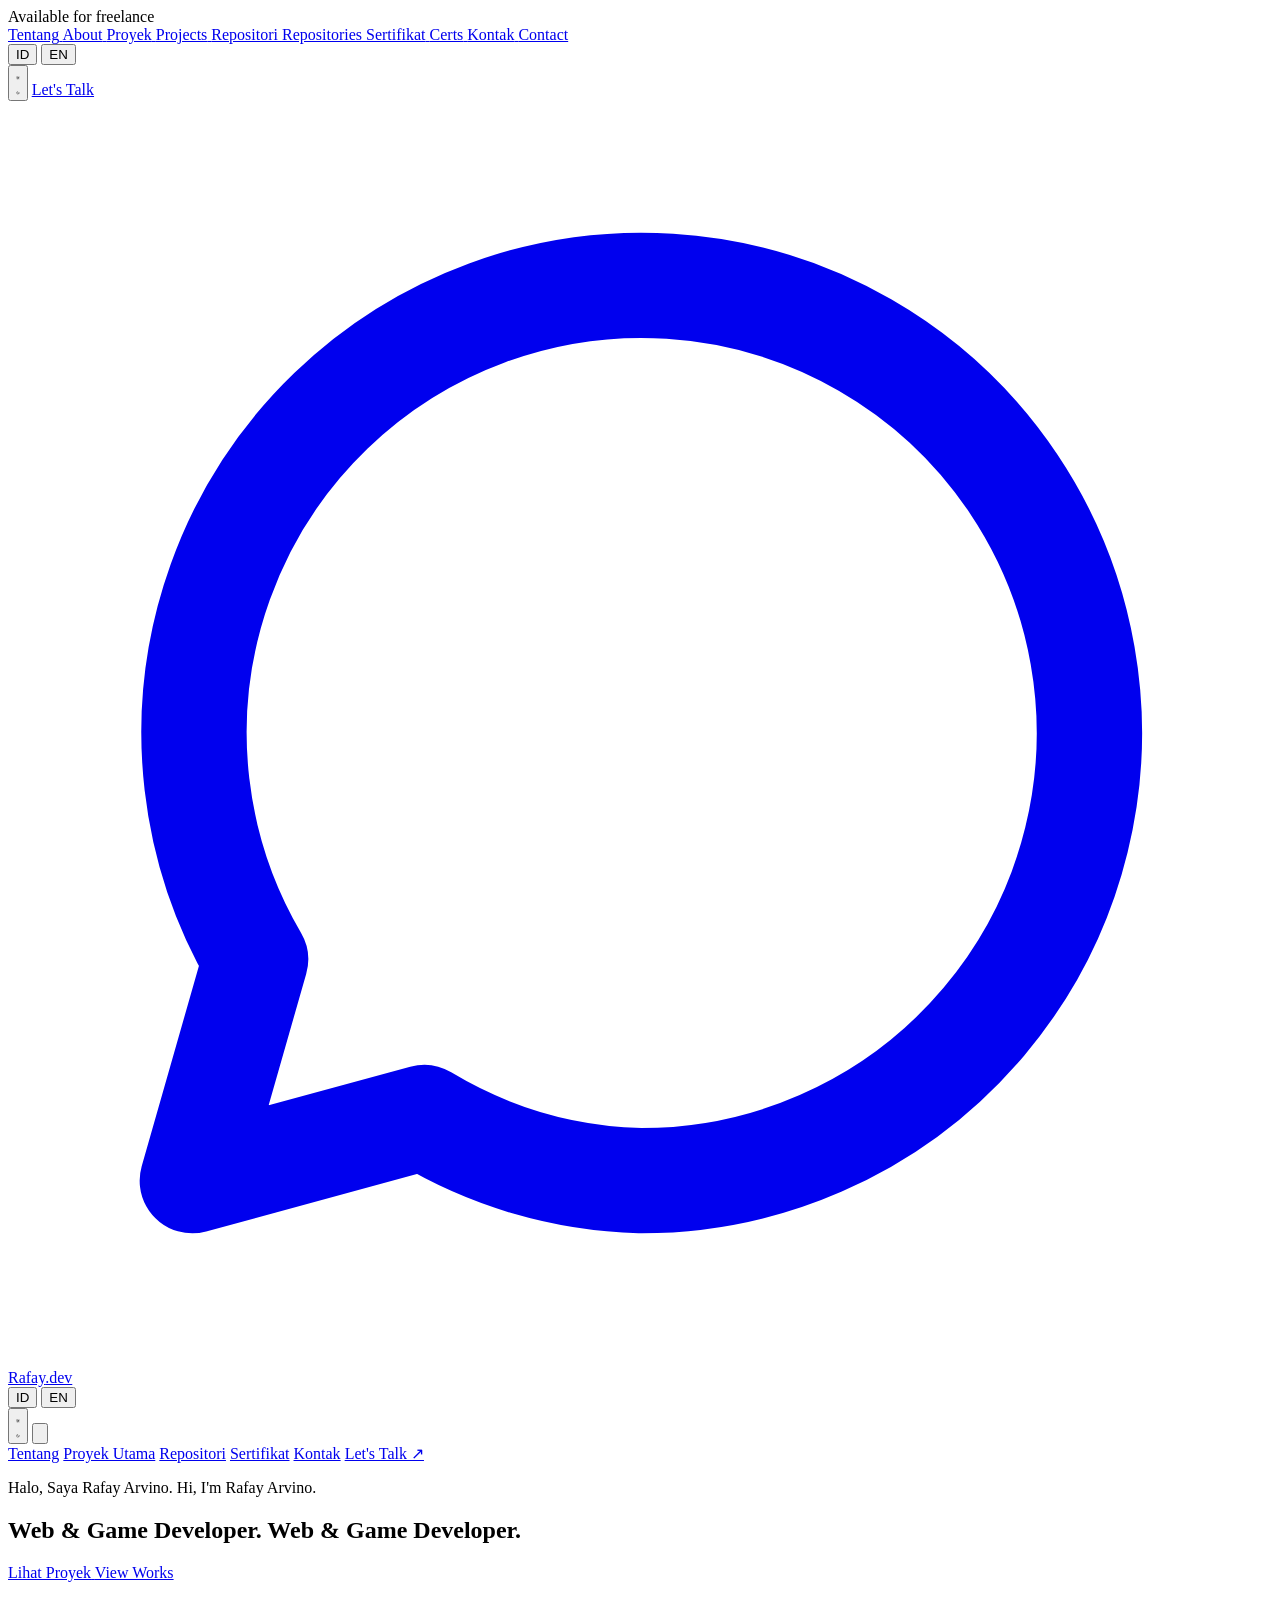
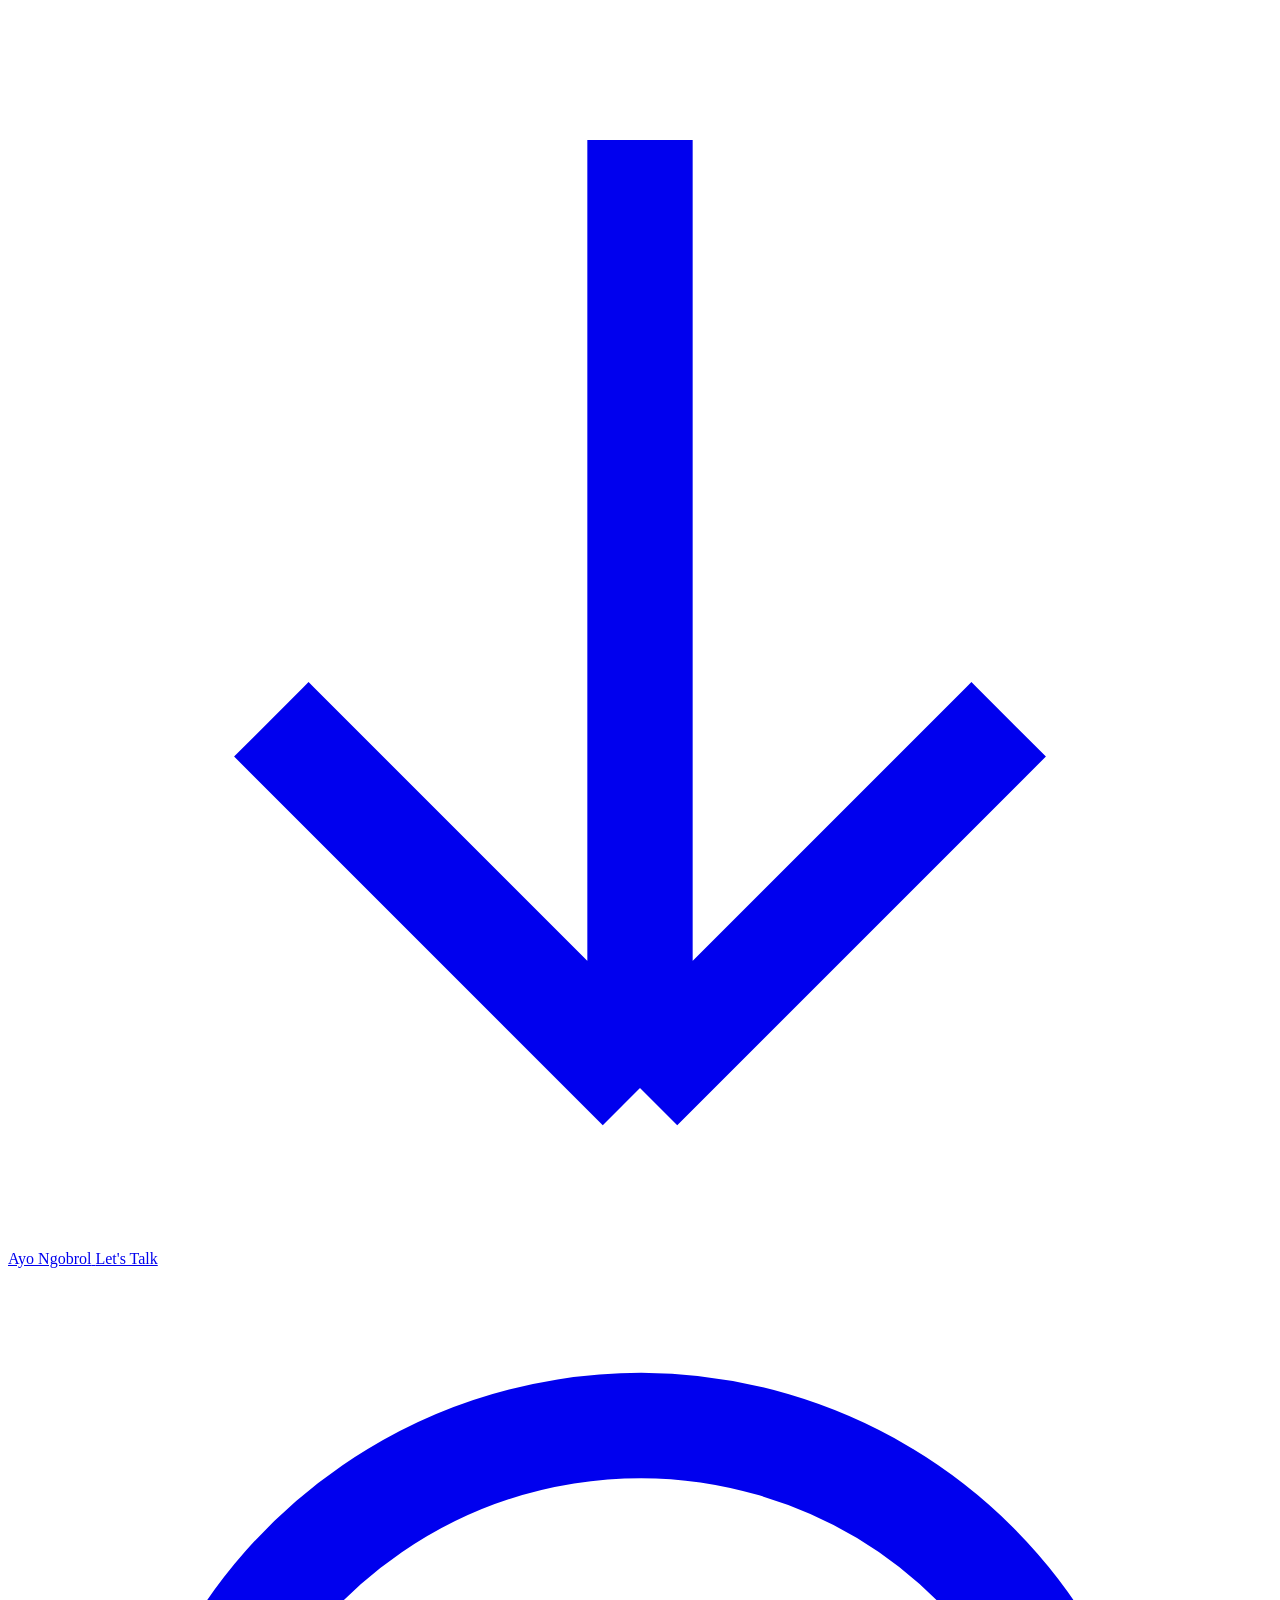
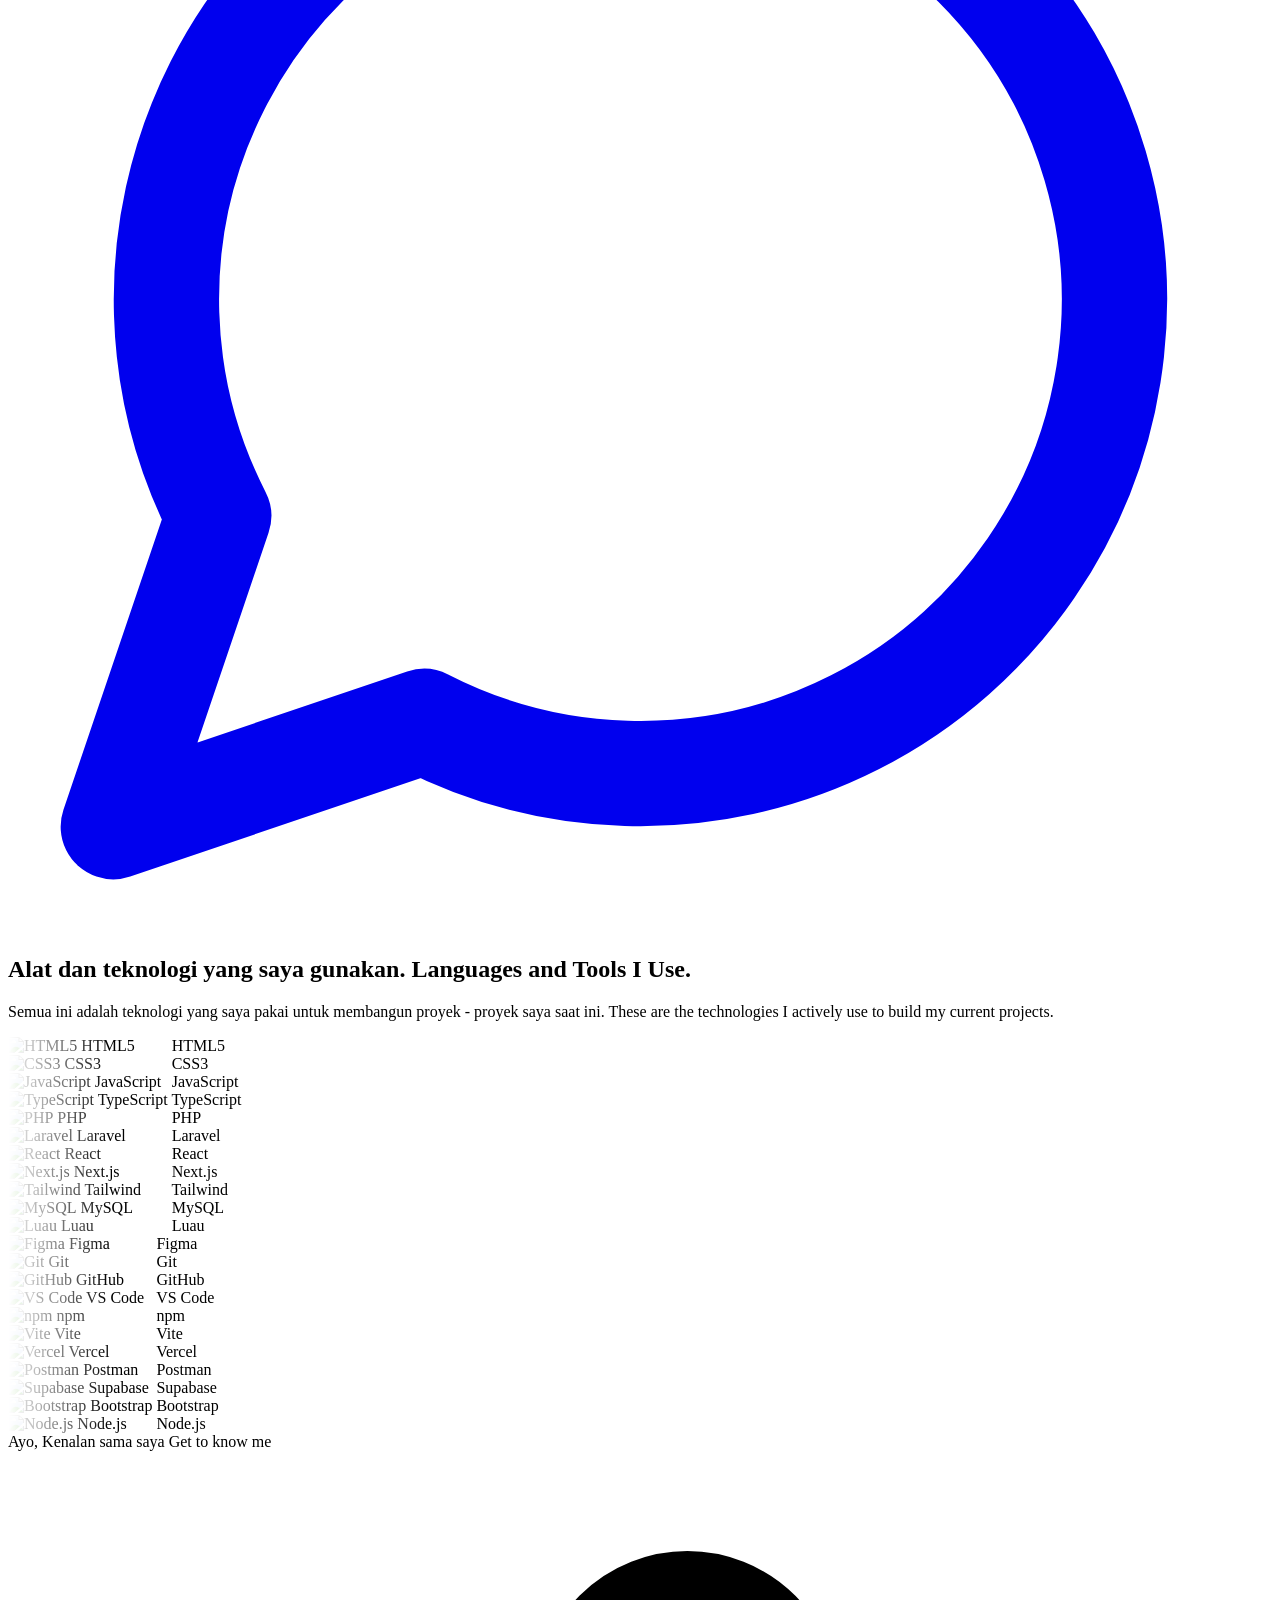
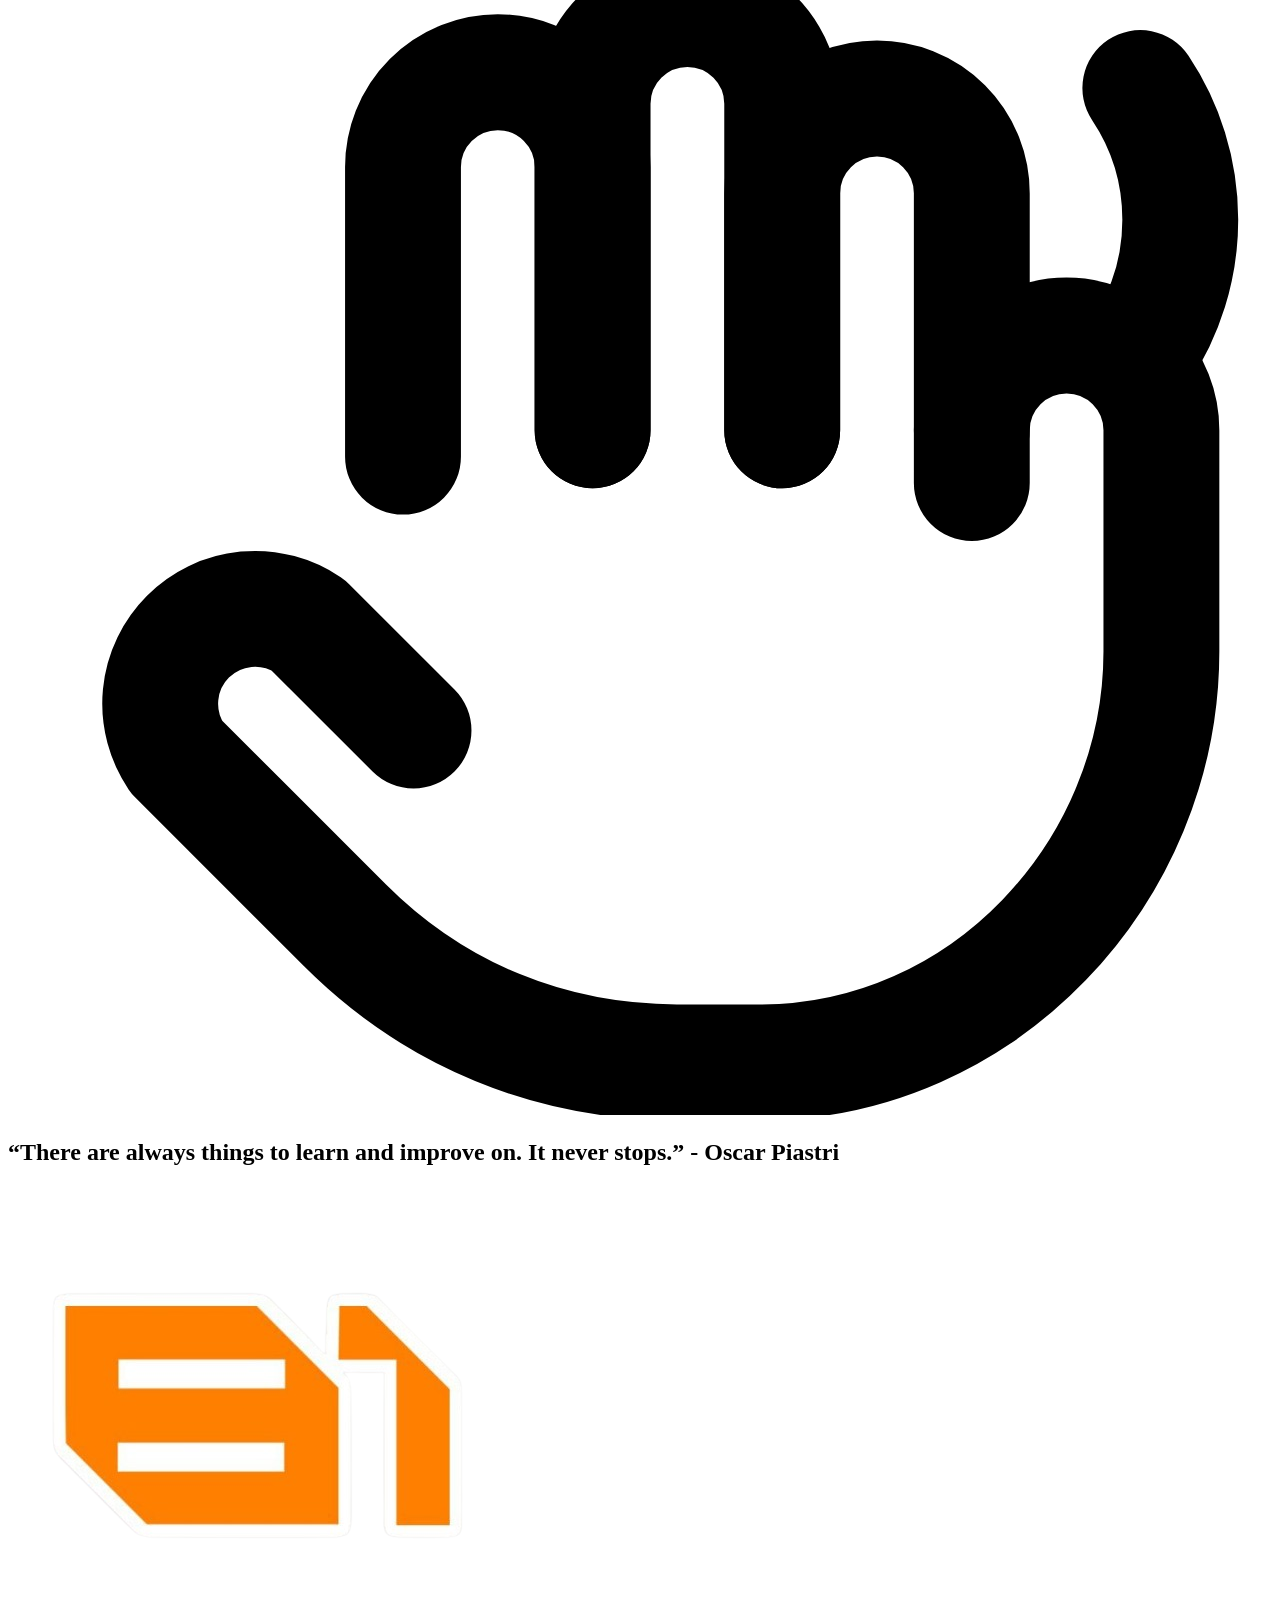
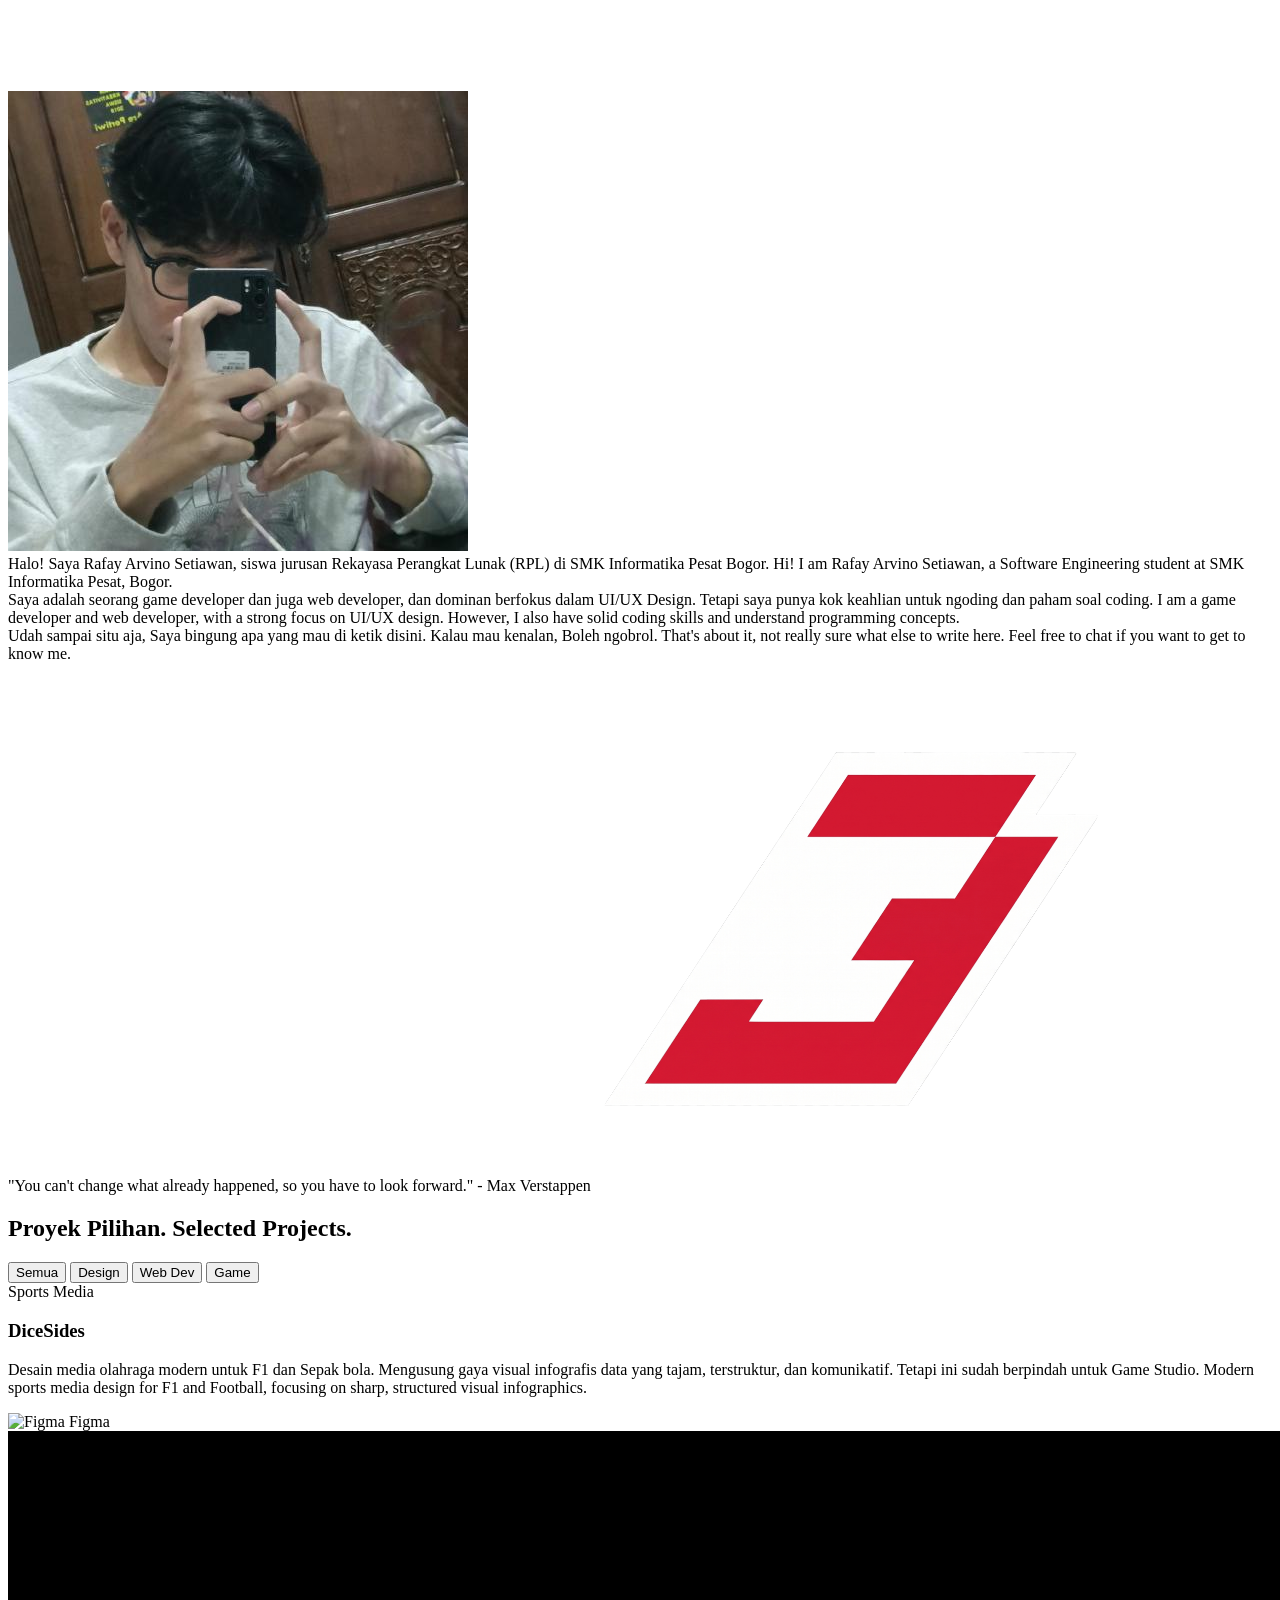
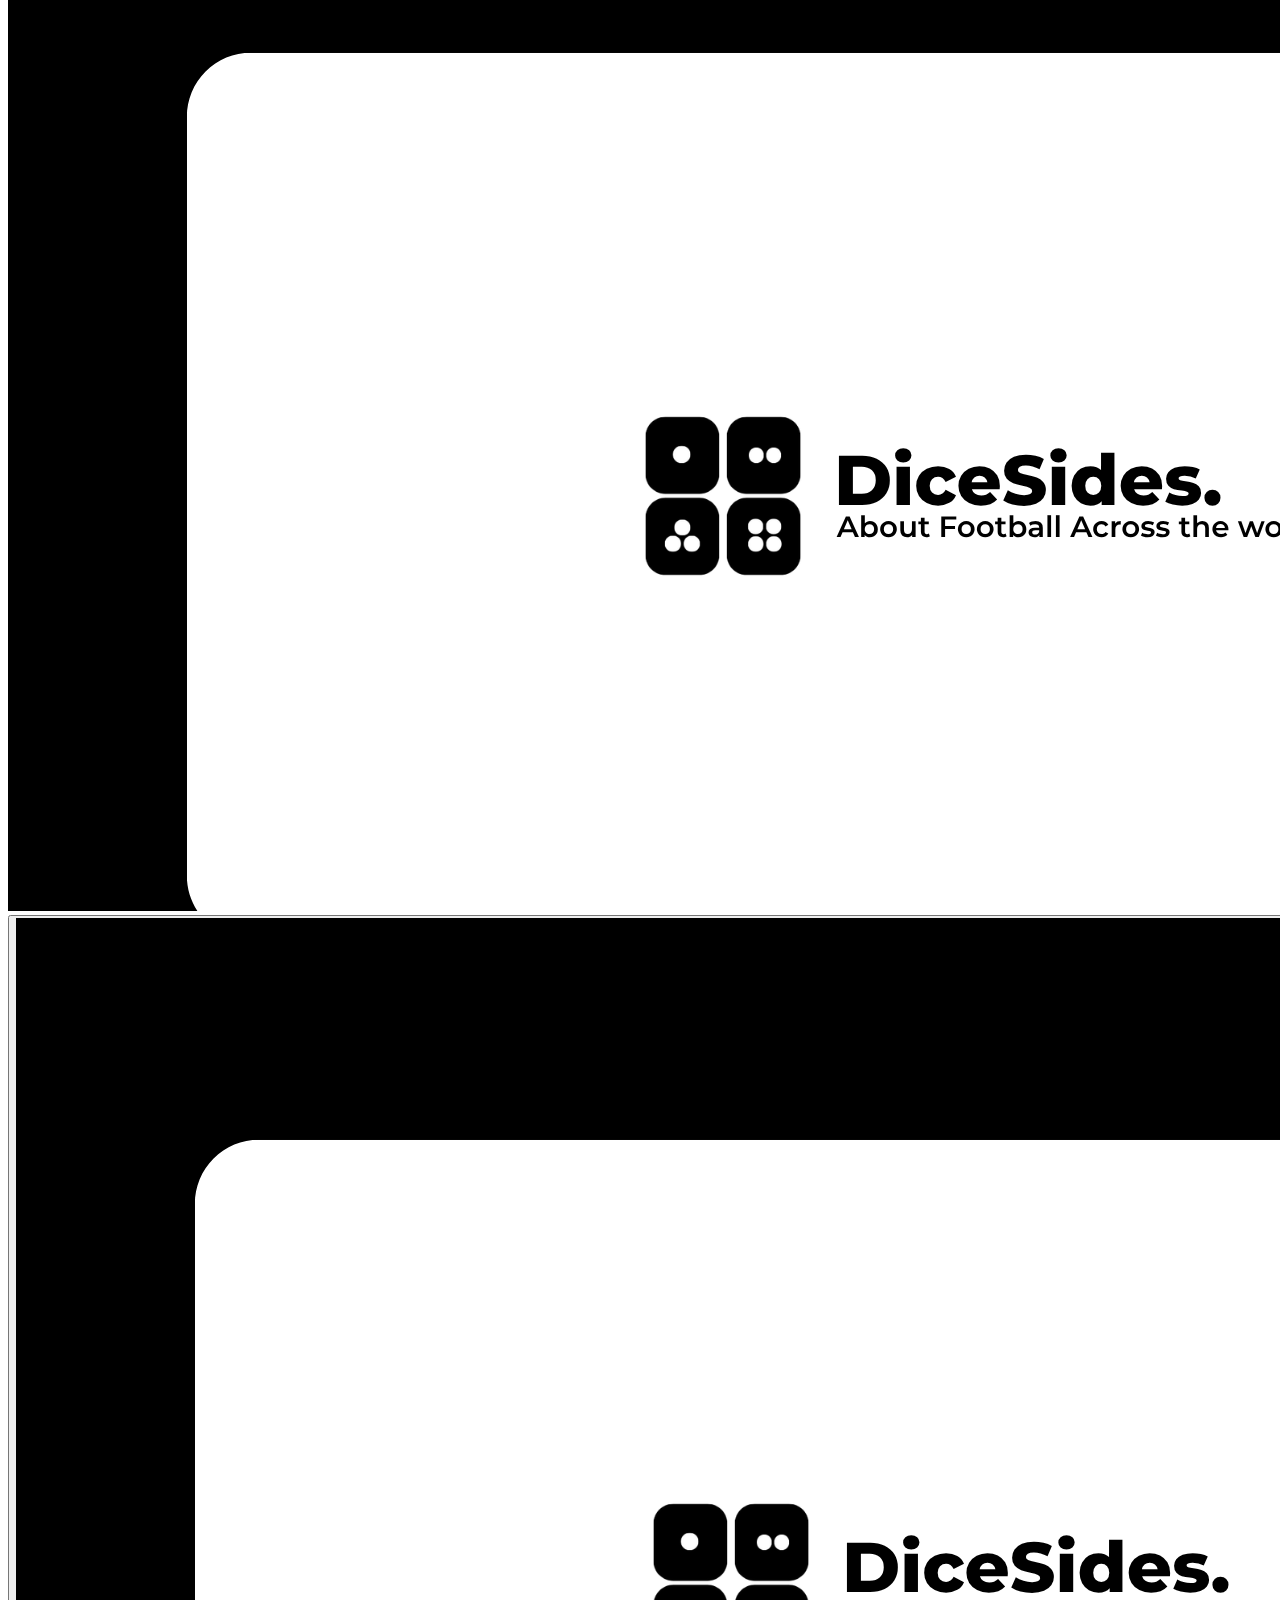
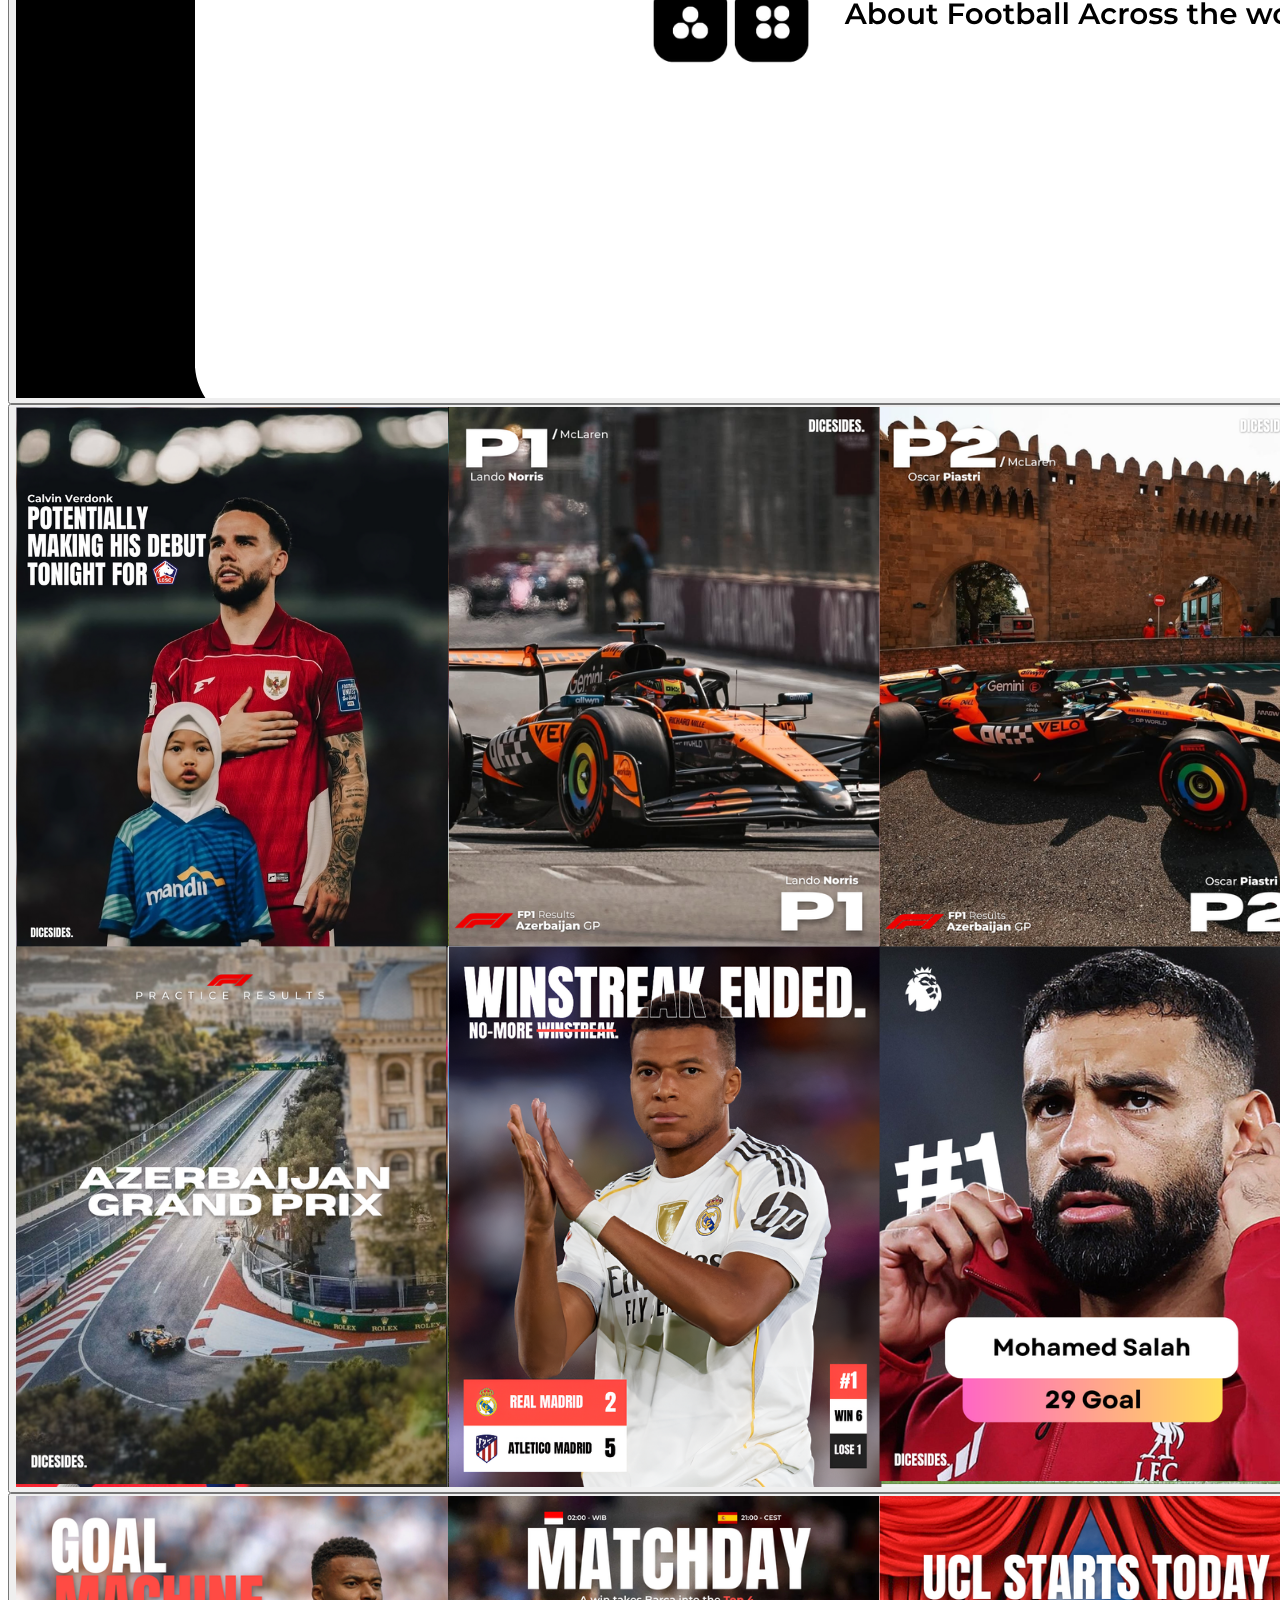
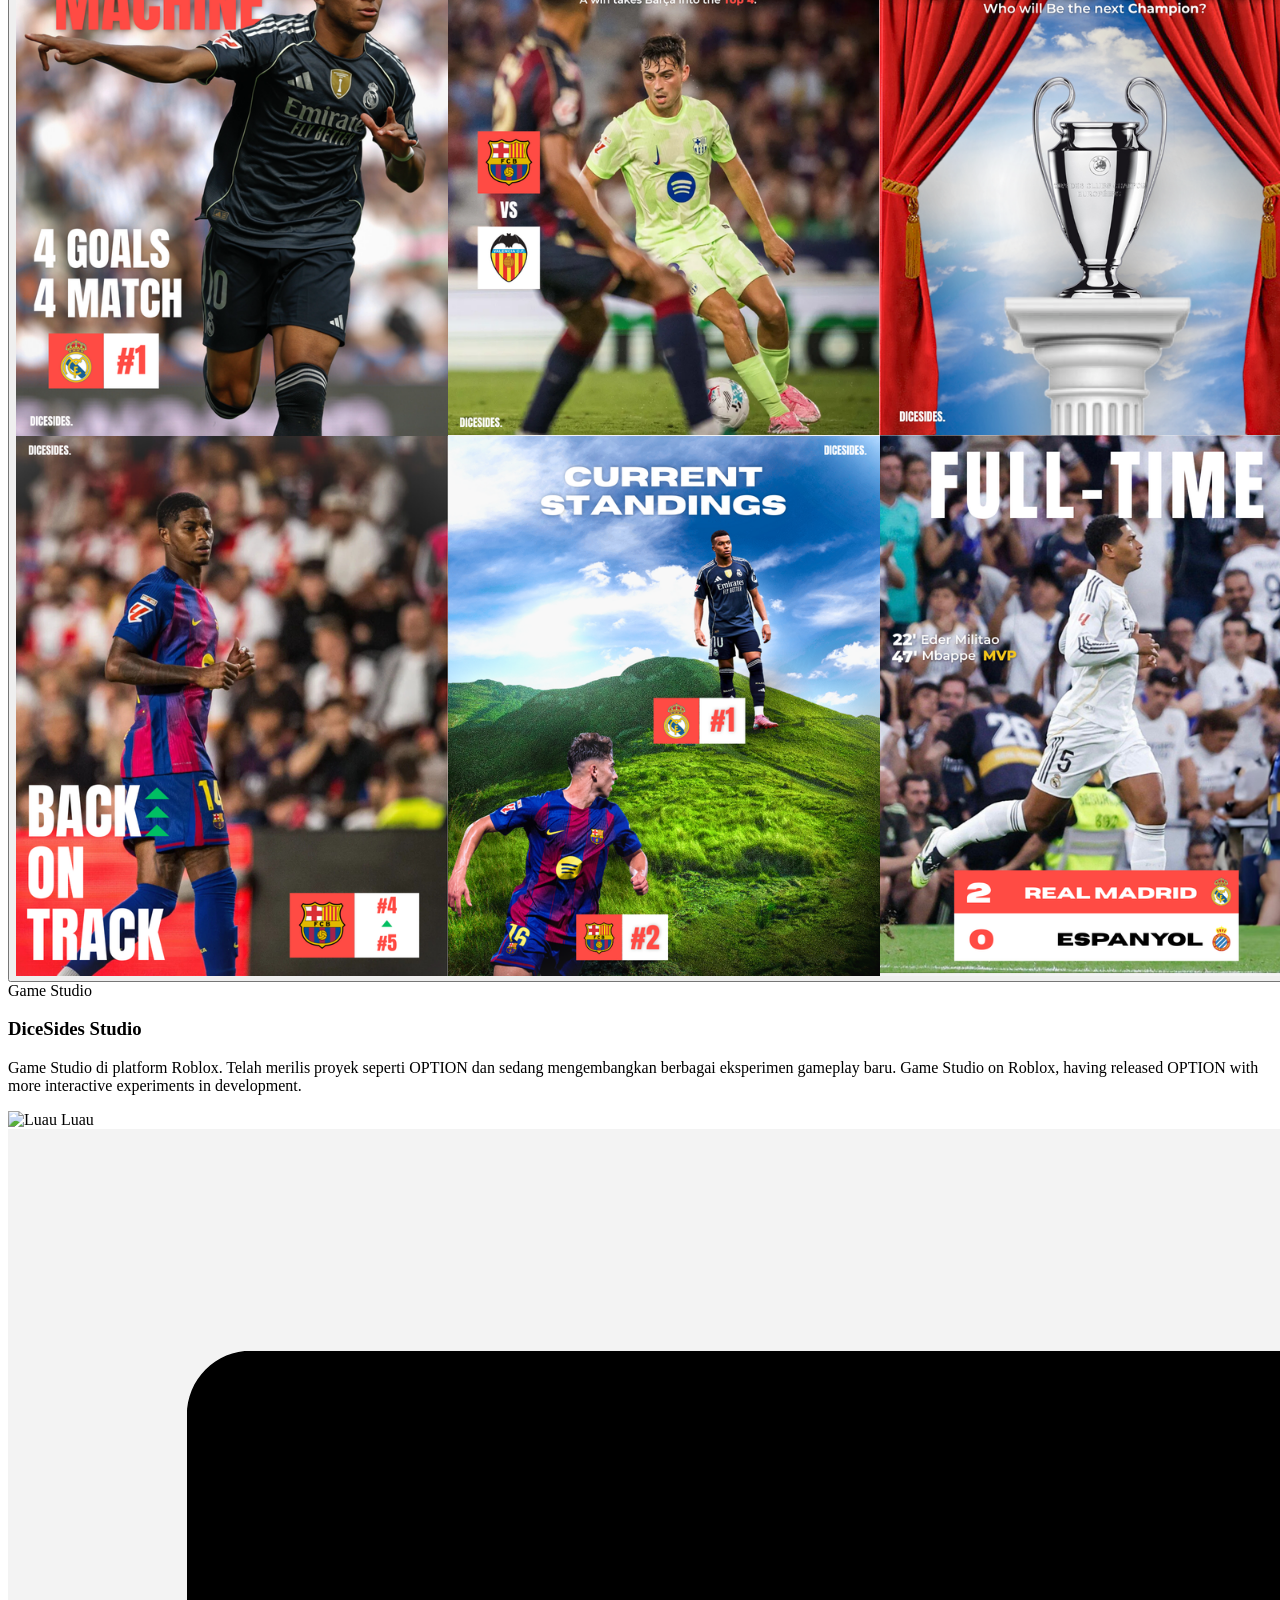
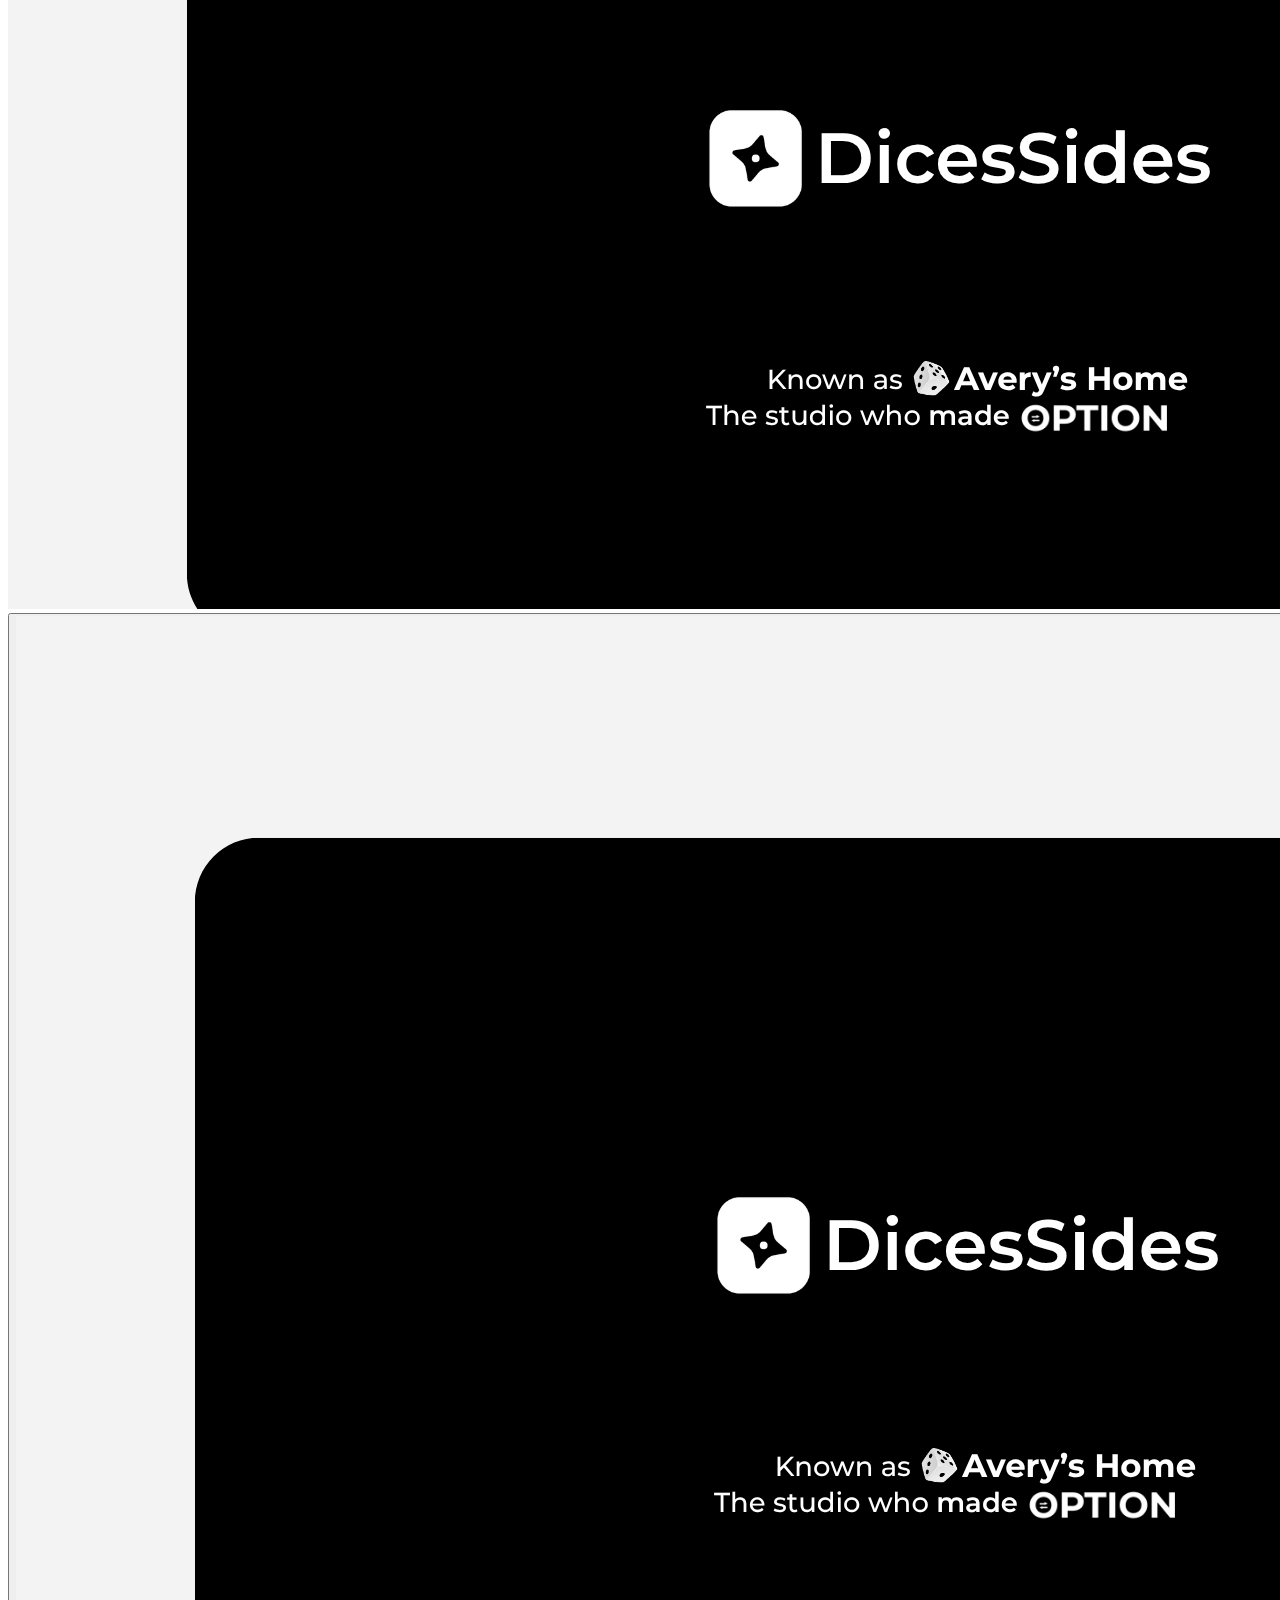
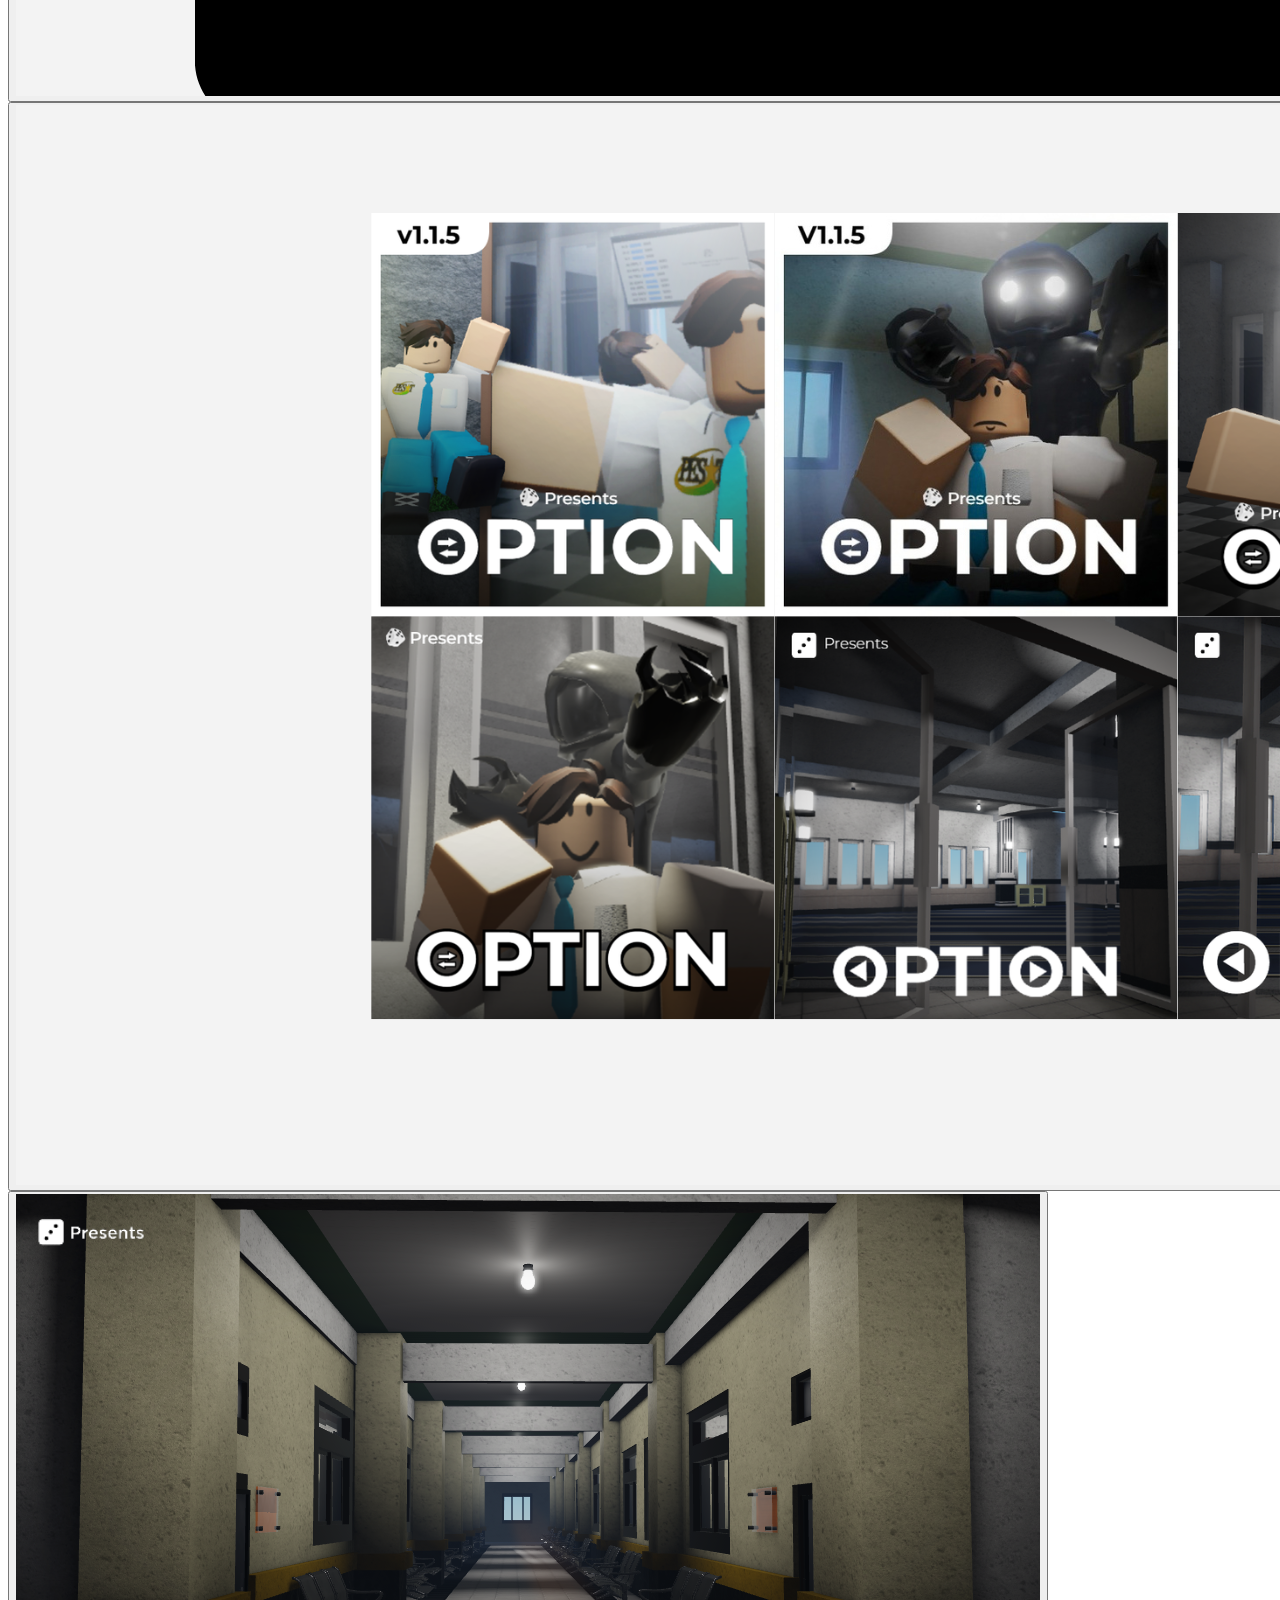
==== commit f42cc867: "Refactor code structure for improved readability and maintainability" ====
--- a/index.html
+++ b/index.html
@@ -1,28 +1,27 @@
 <!DOCTYPE html>
-<html lang="id">
+<html lang="id" class="dark">
+
 <head>
   <meta charset="UTF-8" />
   <meta name="viewport" content="width=device-width, initial-scale=1.0" />
-  <title>Rafay.Calvin — Portofolio</title>
-  
-  <!-- SEO & Social Media Metadata -->
-  <meta name="description" content="Portofolio Rafay Arvino Setiawan - Siswa RPL SMK Pesat Bogor yang fokus pada pembuatan website bersih, Laravel, dashboard interaktif, dan UI modern." />
-  <meta name="keywords" content="Rafay Arvino Setiawan, Rafay, Web Developer Bogor, SMK Pesat, Portfolio Laravel, Portofolio RPL, Developer Indonesia" />
+  <title>Rafay.dev</title>
+  <link rel="icon" type="image/png" href="assets/logs.png" />
+
+  <!-- SEO Metadata -->
+  <meta name="description" content="Portofolio Rafay Arvino Setiawan, siswa Rekayasa Perangkat Lunak SMK Informatika Pesat Bogor. Berfokus pada backend Laravel, aplikasi web, dan perancangan UI bersih." />
+  <meta name="keywords" content="Rafay Arvino Setiawan, Web Developer Bogor, SMK Informatika Pesat, Portfolio Laravel, Portofolio RPL Indonesia" />
   <meta name="author" content="Rafay Arvino Setiawan" />
-  
+
   <!-- Open Graph -->
   <meta property="og:type" content="website" />
-  <meta property="og:title" content="Rafay Arvino Setiawan — Portofolio" />
-  <meta property="og:description" content="Siswa RPL yang fokus pada Laravel, website bersih, dan UI minimalis." />
-  <meta property="og:image" content="assets/179663690.jpeg" />
-
-  <!-- Fonts -->
-  <link rel="preconnect" href="https://fonts.googleapis.com">
-  <link rel="preconnect" href="https://fonts.gstatic.com" crossorigin>
-  <link href="https://fonts.googleapis.com/css2?family=Montserrat:wght@400;500;600;700;800&family=JetBrains+Mono:wght@400;500;600&display=swap" rel="stylesheet">
-
-  <!-- Lenis Smooth Scroll CSS CDN -->
-  <link rel="stylesheet" href="https://unpkg.com/@studio-freight/lenis@1.0.42/dist/lenis.css" />
+  <meta property="og:title" content="Rafay.dev" />
+  <meta property="og:description" content="Siswa RPL yang berfokus pada arsitektur web fungsional, Laravel, dan antarmuka bersih." />
+  <meta property="og:image" content="assets/logs.jpeg" />
+
+  <!-- Fonts: Inter Standard (Sans-Serif Bersih) -->
+  <link rel="preconnect" href="https://fonts.googleapis.com" />
+  <link rel="preconnect" href="https://fonts.gstatic.com" crossorigin />
+  <link href="https://fonts.googleapis.com/css2?family=Inter:wght@400;500;600;700;800&display=swap" rel="stylesheet" />
 
   <!-- Tailwind CSS CDN -->
   <script src="https://cdn.tailwindcss.com"></script>
@@ -32,1436 +31,1329 @@
       theme: {
         extend: {
           fontFamily: {
-            sans: ['Montserrat', 'system-ui', 'sans-serif'],
-            mono: ['JetBrains Mono', 'monospace'],
+            sans: ['Inter', 'system-ui', '-apple-system', 'sans-serif'],
+          },
+          colors: {
+            surface: {
+              light: '#f5f5f7',
+              dark: '#09090b',
+            },
+            iosblue: '#007aff',
           }
         }
       }
     };
-    
-    // Immediately check theme to prevent white flash
-    (function() {
+
+    (function () {
       const savedTheme = localStorage.getItem('portfolio-theme');
-      if (savedTheme === 'dark' || (!savedTheme && window.matchMedia('(prefers-color-scheme: dark)').matches)) {
+      if (savedTheme === 'light') {
+        document.documentElement.classList.remove('dark');
+      } else {
         document.documentElement.classList.add('dark');
-      } else {
-        document.documentElement.classList.remove('dark');
       }
     })();
   </script>
-  <link rel="stylesheet" href="assets/custom.css" />
+
+  <style>
+    html {
+      scroll-behavior: smooth;
+    }
+
+    /* Pola grid latar belakang monokrom halus */
+    .bg-grid-subtle {
+      background-size: 36px 36px;
+      background-image: linear-gradient(to right, rgba(0, 0, 0, 0.04) 1px, transparent 1px),
+                        linear-gradient(to bottom, rgba(0, 0, 0, 0.04) 1px, transparent 1px);
+    }
+    .dark .bg-grid-subtle {
+      background-image: linear-gradient(to right, rgba(255, 255, 255, 0.035) 1px, transparent 1px),
+                        linear-gradient(to bottom, rgba(255, 255, 255, 0.035) 1px, transparent 1px);
+    }
+
+        /* Animasi Transisi Halus Kartu Repositori */
+    @keyframes repoCascadeIn {
+      from {
+        opacity: 0;
+        transform: translateY(16px) scale(0.98);
+      }
+      to {
+        opacity: 1;
+        transform: translateY(0) scale(1);
+      }
+    }
+
+    .repo-card-animate {
+      animation: repoCascadeIn 0.4s cubic-bezier(0.16, 1, 0.3, 1) forwards;
+    }
+
+    /* Animasi Looping Marquee */
+    @keyframes marqueeScroll {
+      0% {
+        transform: translateX(0%);
+      }
+      100% {
+        transform: translateX(-50%);
+      }
+    }
+
+    .marquee-track {
+      display: flex;
+      width: max-content;
+      animation: marqueeScroll 24s linear infinite;
+    }
+
+    .marquee-track:hover {
+      animation-play-state: paused;
+    }
+
+    .marquee-wrapper {
+      mask-image: linear-gradient(to right, transparent 0%, black 8%, black 92%, transparent 100%);
+      -webkit-mask-image: linear-gradient(to right, transparent 0%, black 8%, black 92%, transparent 100%);
+    }
+
+    /* Animasi Baris 1: Jalan ke Kiri */
+    @keyframes marqueeScroll {
+      0% { transform: translateX(0%); }
+      100% { transform: translateX(-50%); }
+    }
+
+    /* Animasi Baris 2: Jalan ke Kanan (Reverse) */
+    @keyframes marqueeScrollReverse {
+      0% { transform: translateX(-50%); }
+      100% { transform: translateX(0%); }
+    }
+
+    .marquee-track-forward {
+      display: flex;
+      width: max-content;
+      animation: marqueeScroll 28s linear infinite;
+    }
+
+    .marquee-track-reverse {
+      display: flex;
+      width: max-content;
+      animation: marqueeScrollReverse 30s linear infinite;
+    }
+
+    .marquee-track-forward:hover,
+    .marquee-track-reverse:hover {
+      animation-play-state: paused;
+    }
+
+    .no-scrollbar::-webkit-scrollbar {
+      display: none;
+    }
+    .no-scrollbar {
+      -ms-overflow-style: none;
+      scrollbar-width: none;
+    }
+
+    @keyframes waveMotion {
+  0%, 100% { transform: rotate(0deg); }
+  20%, 60% { transform: rotate(14deg); }
+  40%, 80% { transform: rotate(-10deg); }
+}
+
+.wave-hand {
+  animation: waveMotion 2.4s ease-in-out infinite;
+}
+  </style>
 </head>
-<body class="text-black dark:text-zinc-100 font-sans antialiased relative min-h-screen selection:bg-black selection:text-white dark:selection:bg-white dark:selection:text-black">
+
+<body class="bg-surface-light dark:bg-surface-dark text-zinc-900 dark:text-zinc-100 font-sans antialiased bg-grid-subtle min-h-screen selection:bg-zinc-900 selection:text-white dark:selection:bg-white dark:selection:text-zinc-950 transition-colors duration-200">
 
   <!-- Scroll Progress Indicator -->
-  <div id="scrollProgress"></div>
-
-  <!-- Background Particle Canvas (Orbiting colored dust) -->
-  <canvas id="particleCanvas"></canvas>
-<!-- Floating Navigation Pill Bar -->
-  <header class="fixed top-4 left-1/2 -translate-x-1/2 w-[calc(100%-2rem)] max-w-5xl z-50 h-14 px-5 rounded-full border border-zinc-200/80 dark:border-zinc-800/80 bg-white/75 dark:bg-zinc-950/75 backdrop-blur-md shadow-sm transition-all flex items-center justify-between select-none">
+  <div id="scrollProgress" class="fixed top-0 left-0 h-[2px] bg-zinc-950 dark:bg-white z-50 transition-all duration-75"></div>
+
+<!-- FLOATING NAVBAR (DESKTOP 3 PILL TERPISAH & MOBILE SINGLE PILL LEGA) -->
+  <div class="fixed top-3.5 sm:top-4 left-0 right-0 z-40 px-3 sm:px-6 pointer-events-none">
     
-    <!-- Logo -->
-    <div class="flex items-center gap-2">
-      <a href="#home" class="flex items-center gap-2.5 group">
-        <div class="w-6 h-6 flex items-center justify-center group-hover:scale-110 transition-transform duration-300">
-          <svg class="w-5 h-5" viewBox="0 0 24 24" fill="none" xmlns="http://www.w3.org/2000/svg">
-            <defs>
-              <linearGradient id="logoChevronGrad" x1="0%" y1="0%" x2="100%" y2="100%">
-                <stop offset="0%" stop-color="#4285F4"/>
-                <stop offset="25%" stop-color="#EA4335"/>
-                <stop offset="50%" stop-color="#FBBC05"/>
-                <stop offset="100%" stop-color="#34A853"/>
-              </linearGradient>
-            </defs>
-            <path d="M12 3L22 18H17L12 9.5L7 18H2L12 3Z" fill="url(#logoChevronGrad)"/>
+    <!-- DESKTOP CONTAINER: 3 PILL MELAYANG PROPORSIONAL -->
+    <div class="hidden md:flex max-w-6xl mx-auto items-center justify-between gap-3">
+      
+      <!-- PILL KIRI: STATUS FREELANCE -->
+      <div class="pointer-events-auto h-12 px-4 rounded-full border border-zinc-200/90 dark:border-zinc-800 bg-white/80 dark:bg-zinc-950/80 backdrop-blur-md shadow-sm flex items-center gap-2.5">
+        <span class="text-xs font-medium text-zinc-700 dark:text-zinc-300 whitespace-nowrap">
+          Available for freelance
+        </span>
+      </div>
+
+      <!-- PILL TENGAH: MENU NAVIGASI UTAMA -->
+      <header class="pointer-events-auto flex h-12 px-4 rounded-full border border-zinc-200/90 dark:border-zinc-800 bg-white/80 dark:bg-zinc-950/80 backdrop-blur-md shadow-sm items-center gap-0.5 text-xs font-medium text-zinc-600 dark:text-zinc-400">
+        <a href="#about" class="px-3.5 py-1.5 rounded-full hover:text-zinc-950 dark:hover:text-white hover:bg-zinc-100 dark:hover:bg-zinc-900 transition-all duration-150">
+          <span data-lang="id">Tentang</span>
+          <span data-lang="en" class="hidden">About</span>
+        </a>
+        <a href="#projects" class="px-3.5 py-1.5 rounded-full hover:text-zinc-950 dark:hover:text-white hover:bg-zinc-100 dark:hover:bg-zinc-900 transition-all duration-150">
+          <span data-lang="id">Proyek</span>
+          <span data-lang="en" class="hidden">Projects</span>
+        </a>
+        <a href="#repos" class="px-3.5 py-1.5 rounded-full hover:text-zinc-950 dark:hover:text-white hover:bg-zinc-100 dark:hover:bg-zinc-900 transition-all duration-150">
+          <span data-lang="id">Repositori</span>
+          <span data-lang="en" class="hidden">Repositories</span>
+        </a>
+        <a href="#certs" class="px-3.5 py-1.5 rounded-full hover:text-zinc-950 dark:hover:text-white hover:bg-zinc-100 dark:hover:bg-zinc-900 transition-all duration-150">
+          <span data-lang="id">Sertifikat</span>
+          <span data-lang="en" class="hidden">Certs</span>
+        </a>
+        <a href="#contact" class="px-3.5 py-1.5 rounded-full hover:text-zinc-950 dark:hover:text-white hover:bg-zinc-100 dark:hover:bg-zinc-900 transition-all duration-150">
+          <span data-lang="id">Kontak</span>
+          <span data-lang="en" class="hidden">Contact</span>
+        </a>
+      </header>
+
+<!-- PILL KANAN: UTILITIES (MINIMALIS & ROUNDY) -->
+      <div class="pointer-events-auto h-11 px-2 py-1 rounded-full border border-zinc-200/80 dark:border-zinc-800/80 bg-white/70 dark:bg-zinc-950/70 backdrop-blur-md shadow-sm flex items-center gap-1.5 transition-colors">
+        
+        <!-- Language Switcher Bersih -->
+        <div class="inline-flex p-0.5 rounded-full bg-zinc-100/90 dark:bg-zinc-900/90 text-[11px] font-medium select-none">
+          <button id="lang-id" onclick="setLanguage('id')" class="px-2.5 py-1 rounded-full font-bold transition-all bg-white text-zinc-950 dark:bg-zinc-800 dark:text-white shadow-xs">ID</button>
+          <button id="lang-en" onclick="setLanguage('en')" class="px-2.5 py-1 rounded-full text-zinc-400 hover:text-zinc-950 dark:hover:text-white transition-all">EN</button>
+        </div>
+
+        <!-- Garis Pemisah Halus -->
+        <span class="w-[1px] h-3.5 bg-zinc-200 dark:border-zinc-800 mx-0.5 opacity-60"></span>
+
+        <!-- Theme Toggle (Ikon Bulat / Roundy & Soft) -->
+        <button onclick="toggleTheme()" class="w-8 h-8 rounded-full hover:bg-zinc-100 dark:hover:bg-zinc-900 flex items-center justify-center text-zinc-600 dark:text-zinc-300 transition-all active:scale-90" aria-label="Toggle Theme">
+          <!-- Sun Icon: Lingkaran Soft dengan Ujung Membulat -->
+          <svg id="themeIconSun" class="w-4 h-4 hidden" viewBox="0 0 24 24" fill="none" stroke="currentColor" stroke-width="2" stroke-linecap="round" stroke-linejoin="round">
+            <circle cx="12" cy="12" r="4.2" fill="currentColor" fill-opacity="0.12"></circle>
+            <path d="M12 2.5v1.8"></path>
+            <path d="M12 19.7v1.8"></path>
+            <path d="M4.3 12H2.5"></path>
+            <path d="M21.5 12h-1.8"></path>
+            <path d="M5.3 5.3l1.3 1.3"></path>
+            <path d="M17.4 17.4l1.3 1.3"></path>
+            <path d="M5.3 18.7l1.3-1.3"></path>
+            <path d="M17.4 6.6l1.3-1.3"></path>
           </svg>
+          <!-- Moon Icon: Kurva Membulat Halus -->
+          <svg id="themeIconMoon" class="w-4 h-4" viewBox="0 0 24 24" fill="none" stroke="currentColor" stroke-width="2" stroke-linecap="round" stroke-linejoin="round">
+            <path d="M20.5 13.6A8.5 8.5 0 0 1 10.4 3.5a8.5 8.5 0 1 0 10.1 10.1Z" fill="currentColor" fill-opacity="0.12"></path>
+          </svg>
+        </button>
+
+        <!-- CTA Let's Talk (Kapsul Minimalis & Ikon Balon Bulat) -->
+        <a href="https://wa.me/6287797895571" target="_blank" rel="noopener noreferrer" class="inline-flex items-center gap-1.5 px-3.5 h-8 rounded-full bg-zinc-950 dark:bg-white text-white dark:text-zinc-950 text-xs font-semibold hover:opacity-90 active:scale-95 transition-all shadow-xs">
+          <span>Let's Talk</span>
+          <!-- Ikon Balon Percakapan Roundy -->
+          <svg class="w-3.5 h-3.5 opacity-90" viewBox="0 0 24 24" fill="none" stroke="currentColor" stroke-width="2" stroke-linecap="round" stroke-linejoin="round">
+            <path d="M12 20.5a8.5 8.5 0 1 0-7.3-4.2L3.5 20.5l4.4-1.2A8.4 8.4 0 0 0 12 20.5Z"></path>
+          </svg>
+        </a>
+
+      </div>  
+
+    </div>
+
+    <!-- MOBILE BAR: PAS, LEGA & TIDAK SESAK DI LAYAR KECIL -->
+    <div class="md:hidden flex w-[calc(100%-0.5rem)] max-w-md mx-auto items-center justify-between h-14 px-3.5 rounded-full border border-zinc-200/90 dark:border-zinc-800 bg-white/90 dark:bg-zinc-950/90 backdrop-blur-md shadow-md pointer-events-auto">
+      
+      <!-- Brand & Status Dot -->
+      <a href="#home" class="flex items-center gap-2 pl-1 group">
+        <span class="font-bold text-sm tracking-tight text-zinc-950 dark:text-white">Rafay<span class="text-zinc-400">.dev</span></span>
+      </a>
+
+      <!-- Controls Mobile (Spasi Pas Tanpa Overlap) -->
+      <div class="flex items-center gap-1 sm:gap-1.5">
+        
+        <!-- Language Switcher Mobile -->
+        <div class="inline-flex p-0.5 rounded-full border border-zinc-200/80 dark:border-zinc-800 bg-zinc-100 dark:bg-zinc-900 text-[10px] font-medium">
+          <button id="lang-id-m" onclick="setLanguage('id')" class="px-2 py-0.5 rounded-full font-bold transition-all bg-white text-zinc-950 dark:bg-zinc-800 dark:text-white shadow-sm">ID</button>
+          <button id="lang-en-m" onclick="setLanguage('en')" class="px-2 py-0.5 rounded-full text-zinc-400 hover:text-zinc-950 dark:hover:text-white transition-all">EN</button>
         </div>
-        <span class="font-sans font-bold tracking-tight text-xs text-black dark:text-white">
-          Rafay<span class="text-indigo-500 dark:text-indigo-400">.dev</span>
+
+        <!-- Theme Toggle Mobile -->
+        <button onclick="toggleTheme()" class="w-8 h-8 rounded-full hover:bg-zinc-100 dark:hover:bg-zinc-900 flex items-center justify-center text-zinc-700 dark:text-zinc-300 transition-all active:scale-95" aria-label="Toggle Theme">
+          <svg id="themeIconSunM" class="w-4 h-4 hidden" viewBox="0 0 24 24" fill="none" stroke="currentColor" stroke-width="2.2" stroke-linecap="round" stroke-linejoin="round">
+            <circle cx="12" cy="12" r="4.5"></circle>
+            <path d="M12 2v2"></path>
+            <path d="M12 20v2"></path>
+            <path d="M4.93 4.93l1.41 1.41"></path>
+            <path d="M17.66 17.66l1.41 1.41"></path>
+            <path d="M2 12h2"></path>
+            <path d="M20 12h2"></path>
+            <path d="M4.93 19.07l1.41-1.41"></path>
+            <path d="M17.66 6.34l1.41-1.41"></path>
+          </svg>
+          <svg id="themeIconMoonM" class="w-4 h-4" viewBox="0 0 24 24" fill="none" stroke="currentColor" stroke-width="2.2" stroke-linecap="round" stroke-linejoin="round">
+            <path d="M21 12.79A9 9 0 1 1 11.21 3 7 7 0 0 0 21 12.79z"></path>
+          </svg>
+        </button>
+
+        <!-- Hamburger Button Mobile -->
+        <button id="mobileMenuBtn" class="w-8 h-8 rounded-full border border-zinc-200/80 dark:border-zinc-800 hover:bg-zinc-100 dark:hover:bg-zinc-900 flex items-center justify-center text-zinc-700 dark:text-zinc-300 transition-all active:scale-95" aria-label="Menu Mobile">
+          <svg class="w-4 h-4" fill="none" stroke="currentColor" stroke-width="2.2" stroke-linecap="round" stroke-linejoin="round" viewBox="0 0 24 24">
+            <path d="M4 7h16M4 12h16M4 17h16"></path>
+          </svg>
+        </button>
+      </div>
+
+    </div>
+
+  </div>
+
+  <!-- Mobile Drawer Menu -->
+  <div id="mobileMenu" class="fixed top-20 left-4 right-4 z-30 hidden flex-col p-5 rounded-2xl border border-zinc-200 dark:border-zinc-800 bg-white/95 dark:bg-zinc-950/95 backdrop-blur-xl shadow-2xl gap-3 text-sm font-medium">
+    <a href="#about" class="px-3 py-2 rounded-xl hover:bg-zinc-100 dark:hover:bg-zinc-900" onclick="closeMobileMenu()">Tentang</a>
+    <a href="#projects" class="px-3 py-2 rounded-xl hover:bg-zinc-100 dark:hover:bg-zinc-900" onclick="closeMobileMenu()">Proyek Utama</a>
+    <a href="#repos" class="px-3 py-2 rounded-xl hover:bg-zinc-100 dark:hover:bg-zinc-900" onclick="closeMobileMenu()">Repositori</a>
+    <a href="#certs" class="px-3 py-2 rounded-xl hover:bg-zinc-100 dark:hover:bg-zinc-900" onclick="closeMobileMenu()">Sertifikat</a>
+    <a href="#contact" class="px-3 py-2 rounded-xl hover:bg-zinc-100 dark:hover:bg-zinc-900" onclick="closeMobileMenu()">Kontak</a>
+    <a href="https://wa.me/6287797895571" target="_blank" class="w-full text-center py-2.5 rounded-full bg-zinc-950 dark:bg-white text-white dark:text-zinc-950 font-semibold text-xs">Let's Talk ↗</a>
+  </div>
+
+  <!-- KONTEN UTAMA -->
+  <main class="max-w-5xl mx-auto px-5 pt-32 sm:pt-40 pb-24">
+
+<!-- HERO SECTION -->
+    <section id="home" class="mb-20 flex flex-col items-center text-center">
+      
+      <!-- Greeting Bersih (Tanpa Pill/Badge) -->
+      <p class="text-sm font-medium text-zinc-500 dark:text-zinc-400 mb-3 tracking-normal">
+        <span data-lang="id">Halo, Saya Rafay Arvino.</span>
+        <span data-lang="en" class="hidden">Hi, I'm Rafay Arvino.</span>
+      </p>
+
+      <!-- Headline Padat & Nggak Dobel Kata Developer -->
+      <h1 class="text-4xl sm:text-6xl md:text-7xl font-extrabold tracking-tight text-zinc-950 dark:text-white leading-[1.1] max-w-4xl mb-6">
+        <span data-lang="id">Web &amp; Game Developer.</span>
+        <span data-lang="en" class="hidden">Web &amp; Game Developer.</span>
+      </h1>
+
+      <!-- Deskripsi Natural & Nggak Kaku -->
+      <!-- <p class="text-base sm:text-lg text-zinc-600 dark:text-zinc-400 max-w-2xl leading-relaxed mb-10">
+        <span data-lang="id">Siswa RPL di SMK Pesat yang hobi ngerancang antarmuka bersih, nulis backend terstruktur, dan bikin proyek interaktif yang enteng dijalankan.</span>
+        <span data-lang="en" class="hidden">Software Engineering student at SMK Pesat into clean interface design, structured web apps, and lightweight interactive games.</span>
+      </p> -->
+
+      <!-- Action Buttons (Modern Rounded-XL, Bukan Kapsul/Pill) -->
+      <div class="flex flex-wrap items-center justify-center gap-3.5 mb-16">
+        <a href="#projects" class="inline-flex items-center gap-2 px-6 py-3 rounded-xl bg-zinc-950 text-white dark:bg-white dark:text-zinc-950 text-sm font-semibold hover:bg-zinc-800 dark:hover:bg-zinc-200 transition-all active:scale-95 shadow-sm">
+          <span data-lang="id">Lihat Proyek</span>
+          <span data-lang="en" class="hidden">View Works</span>
+          <svg class="w-4 h-4" fill="none" stroke="currentColor" stroke-width="2" viewBox="0 0 24 24">
+            <path d="M19 14l-7 7m0 0l-7-7m7 7V3"></path>
+          </svg>
+        </a>
+
+        <a href="https://wa.me/6287797895571" target="_blank" rel="noopener noreferrer" class="inline-flex items-center gap-2.5 px-6 py-3 rounded-xl border border-zinc-300 dark:border-zinc-800 bg-white dark:bg-zinc-900 text-zinc-900 dark:text-zinc-100 text-sm font-semibold hover:border-zinc-400 dark:hover:border-zinc-700 transition-all active:scale-95 shadow-sm">
+          <span data-lang="id">Ayo Ngobrol</span>
+          <span data-lang="en" class="hidden">Let's Talk</span>
+          <svg class="w-4 h-4 text-zinc-700 dark:text-zinc-300" viewBox="0 0 24 24" fill="none" stroke="currentColor" stroke-width="2" stroke-linecap="round" stroke-linejoin="round">
+            <path d="M7.9 20A9 9 0 1 0 4 16.1L2 22Z" />
+          </svg>
+        </a>
+      </div>
+
+      <!-- TECH STACK: DUAL-TIER MARQUEE (LANGUAGES & TOOLS) -->
+      <section class="w-full pt-14 pb-4 border-t border-zinc-200/80 dark:border-zinc-800/80">
+        
+        <!-- Title & Description -->
+        <div class="flex flex-col items-center text-center max-w-xl mx-auto mb-10 px-4">
+          <h2 class="text-2xl sm:text-3xl font-extrabold tracking-tight text-zinc-950 dark:text-white mb-2.5">
+            <span data-lang="id">Alat dan teknologi yang saya gunakan.</span>
+            <span data-lang="en" class="hidden">Languages and Tools I Use.</span>
+          </h2>
+
+          <p class="text-sm text-zinc-600 dark:text-zinc-400 leading-relaxed">
+            <span data-lang="id">Semua ini adalah teknologi yang saya pakai untuk membangun proyek - proyek saya saat ini.</span>
+            <span data-lang="en" class="hidden">These are the technologies I actively use to build my current projects.</span>
+          </p>
+        </div>
+
+        <!-- CONTAINER 2 BARIS DENGAN GRADIENT EDGE MASK -->
+        <div class="marquee-wrapper relative w-full overflow-hidden flex flex-col gap-3.5">
+          
+          <!-- Gradient Fade Kiri-Kanan -->
+          <div class="pointer-events-none absolute inset-y-0 left-0 w-16 sm:w-28 bg-gradient-to-r from-surface-light dark:from-surface-dark to-transparent z-10"></div>
+          <div class="pointer-events-none absolute inset-y-0 right-0 w-16 sm:w-28 bg-gradient-to-l from-surface-light dark:from-surface-dark to-transparent z-10"></div>
+
+          <!-- BARIS 1: BAHASA & FRAMEWORK -->
+          <div class="marquee-track-forward flex items-center gap-3 select-none">
+            <div class="flex items-center gap-3 shrink-0">
+              <div class="flex items-center gap-2.5 px-3.5 py-2 rounded-2xl border border-zinc-200/90 dark:border-zinc-800 bg-white/90 dark:bg-zinc-900/90 shadow-sm hover:border-zinc-400 dark:hover:border-zinc-600 hover:-translate-y-0.5 transition-all duration-150">
+                <img src="https://skills.syvixor.com/api/icons?i=html" alt="HTML5" class="w-6 h-6 rounded-md object-contain" loading="lazy" />
+                <span class="text-xs font-semibold text-zinc-800 dark:text-zinc-200">HTML5</span>
+              </div>
+              <div class="flex items-center gap-2.5 px-3.5 py-2 rounded-2xl border border-zinc-200/90 dark:border-zinc-800 bg-white/90 dark:bg-zinc-900/90 shadow-sm hover:border-zinc-400 dark:hover:border-zinc-600 hover:-translate-y-0.5 transition-all duration-150">
+                <img src="https://skills.syvixor.com/api/icons?i=css" alt="CSS3" class="w-6 h-6 rounded-md object-contain" loading="lazy" />
+                <span class="text-xs font-semibold text-zinc-800 dark:text-zinc-200">CSS3</span>
+              </div>
+              <div class="flex items-center gap-2.5 px-3.5 py-2 rounded-2xl border border-zinc-200/90 dark:border-zinc-800 bg-white/90 dark:bg-zinc-900/90 shadow-sm hover:border-zinc-400 dark:hover:border-zinc-600 hover:-translate-y-0.5 transition-all duration-150">
+                <img src="https://skills.syvixor.com/api/icons?i=js" alt="JavaScript" class="w-6 h-6 rounded-md object-contain" loading="lazy" />
+                <span class="text-xs font-semibold text-zinc-800 dark:text-zinc-200">JavaScript</span>
+              </div>
+              <div class="flex items-center gap-2.5 px-3.5 py-2 rounded-2xl border border-zinc-200/90 dark:border-zinc-800 bg-white/90 dark:bg-zinc-900/90 shadow-sm hover:border-zinc-400 dark:hover:border-zinc-600 hover:-translate-y-0.5 transition-all duration-150">
+                <img src="https://skills.syvixor.com/api/icons?i=ts" alt="TypeScript" class="w-6 h-6 rounded-md object-contain" loading="lazy" />
+                <span class="text-xs font-semibold text-zinc-800 dark:text-zinc-200">TypeScript</span>
+              </div>
+              <div class="flex items-center gap-2.5 px-3.5 py-2 rounded-2xl border border-zinc-200/90 dark:border-zinc-800 bg-white/90 dark:bg-zinc-900/90 shadow-sm hover:border-zinc-400 dark:hover:border-zinc-600 hover:-translate-y-0.5 transition-all duration-150">
+                <img src="https://skills.syvixor.com/api/icons?i=php" alt="PHP" class="w-6 h-6 rounded-md object-contain" loading="lazy" />
+                <span class="text-xs font-semibold text-zinc-800 dark:text-zinc-200">PHP</span>
+              </div>
+              <div class="flex items-center gap-2.5 px-3.5 py-2 rounded-2xl border border-zinc-200/90 dark:border-zinc-800 bg-white/90 dark:bg-zinc-900/90 shadow-sm hover:border-zinc-400 dark:hover:border-zinc-600 hover:-translate-y-0.5 transition-all duration-150">
+                <img src="https://skills.syvixor.com/api/icons?i=laravel" alt="Laravel" class="w-6 h-6 rounded-md object-contain" loading="lazy" />
+                <span class="text-xs font-semibold text-zinc-800 dark:text-zinc-200">Laravel</span>
+              </div>
+              <div class="flex items-center gap-2.5 px-3.5 py-2 rounded-2xl border border-zinc-200/90 dark:border-zinc-800 bg-white/90 dark:bg-zinc-900/90 shadow-sm hover:border-zinc-400 dark:hover:border-zinc-600 hover:-translate-y-0.5 transition-all duration-150">
+                <img src="https://skills.syvixor.com/api/icons?i=react" alt="React" class="w-6 h-6 rounded-md object-contain" loading="lazy" />
+                <span class="text-xs font-semibold text-zinc-800 dark:text-zinc-200">React</span>
+              </div>
+              <div class="flex items-center gap-2.5 px-3.5 py-2 rounded-2xl border border-zinc-200/90 dark:border-zinc-800 bg-white/90 dark:bg-zinc-900/90 shadow-sm hover:border-zinc-400 dark:hover:border-zinc-600 hover:-translate-y-0.5 transition-all duration-150">
+                <img src="https://skills.syvixor.com/api/icons?i=nextjs" alt="Next.js" class="w-6 h-6 rounded-md object-contain" loading="lazy" />
+                <span class="text-xs font-semibold text-zinc-800 dark:text-zinc-200">Next.js</span>
+              </div>
+              <div class="flex items-center gap-2.5 px-3.5 py-2 rounded-2xl border border-zinc-200/90 dark:border-zinc-800 bg-white/90 dark:bg-zinc-900/90 shadow-sm hover:border-zinc-400 dark:hover:border-zinc-600 hover:-translate-y-0.5 transition-all duration-150">
+                <img src="https://skills.syvixor.com/api/icons?i=tailwind" alt="Tailwind" class="w-6 h-6 rounded-md object-contain" loading="lazy" />
+                <span class="text-xs font-semibold text-zinc-800 dark:text-zinc-200">Tailwind</span>
+              </div>
+              <div class="flex items-center gap-2.5 px-3.5 py-2 rounded-2xl border border-zinc-200/90 dark:border-zinc-800 bg-white/90 dark:bg-zinc-900/90 shadow-sm hover:border-zinc-400 dark:hover:border-zinc-600 hover:-translate-y-0.5 transition-all duration-150">
+                <img src="https://skills.syvixor.com/api/icons?i=mysql" alt="MySQL" class="w-6 h-6 rounded-md object-contain" loading="lazy" />
+                <span class="text-xs font-semibold text-zinc-800 dark:text-zinc-200">MySQL</span>
+              </div>
+              <div class="flex items-center gap-2.5 px-3.5 py-2 rounded-2xl border border-zinc-200/90 dark:border-zinc-800 bg-white/90 dark:bg-zinc-900/90 shadow-sm hover:border-zinc-400 dark:hover:border-zinc-600 hover:-translate-y-0.5 transition-all duration-150">
+                <img src="https://skills.syvixor.com/api/icons?i=lua" alt="Luau" class="w-6 h-6 rounded-md object-contain" loading="lazy" />
+                <span class="text-xs font-semibold text-zinc-800 dark:text-zinc-200">Luau</span>
+              </div>
+            </div>
+
+            <!-- SET 1 DUPLIKAT -->
+            <div class="flex items-center gap-3 shrink-0" aria-hidden="true">
+              <div class="flex items-center gap-2.5 px-3.5 py-2 rounded-2xl border border-zinc-200/90 dark:border-zinc-800 bg-white/90 dark:bg-zinc-900/90 shadow-sm hover:border-zinc-400 dark:hover:border-zinc-600 hover:-translate-y-0.5 transition-all duration-150">
+                <img src="https://skills.syvixor.com/api/icons?i=html" alt="" class="w-6 h-6 rounded-md object-contain" loading="lazy" />
+                <span class="text-xs font-semibold text-zinc-800 dark:text-zinc-200">HTML5</span>
+              </div>
+              <div class="flex items-center gap-2.5 px-3.5 py-2 rounded-2xl border border-zinc-200/90 dark:border-zinc-800 bg-white/90 dark:bg-zinc-900/90 shadow-sm hover:border-zinc-400 dark:hover:border-zinc-600 hover:-translate-y-0.5 transition-all duration-150">
+                <img src="https://skills.syvixor.com/api/icons?i=css" alt="" class="w-6 h-6 rounded-md object-contain" loading="lazy" />
+                <span class="text-xs font-semibold text-zinc-800 dark:text-zinc-200">CSS3</span>
+              </div>
+              <div class="flex items-center gap-2.5 px-3.5 py-2 rounded-2xl border border-zinc-200/90 dark:border-zinc-800 bg-white/90 dark:bg-zinc-900/90 shadow-sm hover:border-zinc-400 dark:hover:border-zinc-600 hover:-translate-y-0.5 transition-all duration-150">
+                <img src="https://skills.syvixor.com/api/icons?i=js" alt="" class="w-6 h-6 rounded-md object-contain" loading="lazy" />
+                <span class="text-xs font-semibold text-zinc-800 dark:text-zinc-200">JavaScript</span>
+              </div>
+              <div class="flex items-center gap-2.5 px-3.5 py-2 rounded-2xl border border-zinc-200/90 dark:border-zinc-800 bg-white/90 dark:bg-zinc-900/90 shadow-sm hover:border-zinc-400 dark:hover:border-zinc-600 hover:-translate-y-0.5 transition-all duration-150">
+                <img src="https://skills.syvixor.com/api/icons?i=ts" alt="" class="w-6 h-6 rounded-md object-contain" loading="lazy" />
+                <span class="text-xs font-semibold text-zinc-800 dark:text-zinc-200">TypeScript</span>
+              </div>
+              <div class="flex items-center gap-2.5 px-3.5 py-2 rounded-2xl border border-zinc-200/90 dark:border-zinc-800 bg-white/90 dark:bg-zinc-900/90 shadow-sm hover:border-zinc-400 dark:hover:border-zinc-600 hover:-translate-y-0.5 transition-all duration-150">
+                <img src="https://skills.syvixor.com/api/icons?i=php" alt="" class="w-6 h-6 rounded-md object-contain" loading="lazy" />
+                <span class="text-xs font-semibold text-zinc-800 dark:text-zinc-200">PHP</span>
+              </div>
+              <div class="flex items-center gap-2.5 px-3.5 py-2 rounded-2xl border border-zinc-200/90 dark:border-zinc-800 bg-white/90 dark:bg-zinc-900/90 shadow-sm hover:border-zinc-400 dark:hover:border-zinc-600 hover:-translate-y-0.5 transition-all duration-150">
+                <img src="https://skills.syvixor.com/api/icons?i=laravel" alt="" class="w-6 h-6 rounded-md object-contain" loading="lazy" />
+                <span class="text-xs font-semibold text-zinc-800 dark:text-zinc-200">Laravel</span>
+              </div>
+              <div class="flex items-center gap-2.5 px-3.5 py-2 rounded-2xl border border-zinc-200/90 dark:border-zinc-800 bg-white/90 dark:bg-zinc-900/90 shadow-sm hover:border-zinc-400 dark:hover:border-zinc-600 hover:-translate-y-0.5 transition-all duration-150">
+                <img src="https://skills.syvixor.com/api/icons?i=react" alt="" class="w-6 h-6 rounded-md object-contain" loading="lazy" />
+                <span class="text-xs font-semibold text-zinc-800 dark:text-zinc-200">React</span>
+              </div>
+              <div class="flex items-center gap-2.5 px-3.5 py-2 rounded-2xl border border-zinc-200/90 dark:border-zinc-800 bg-white/90 dark:bg-zinc-900/90 shadow-sm hover:border-zinc-400 dark:hover:border-zinc-600 hover:-translate-y-0.5 transition-all duration-150">
+                <img src="https://skills.syvixor.com/api/icons?i=nextjs" alt="" class="w-6 h-6 rounded-md object-contain" loading="lazy" />
+                <span class="text-xs font-semibold text-zinc-800 dark:text-zinc-200">Next.js</span>
+              </div>
+              <div class="flex items-center gap-2.5 px-3.5 py-2 rounded-2xl border border-zinc-200/90 dark:border-zinc-800 bg-white/90 dark:bg-zinc-900/90 shadow-sm hover:border-zinc-400 dark:hover:border-zinc-600 hover:-translate-y-0.5 transition-all duration-150">
+                <img src="https://skills.syvixor.com/api/icons?i=tailwind" alt="" class="w-6 h-6 rounded-md object-contain" loading="lazy" />
+                <span class="text-xs font-semibold text-zinc-800 dark:text-zinc-200">Tailwind</span>
+              </div>
+              <div class="flex items-center gap-2.5 px-3.5 py-2 rounded-2xl border border-zinc-200/90 dark:border-zinc-800 bg-white/90 dark:bg-zinc-900/90 shadow-sm hover:border-zinc-400 dark:hover:border-zinc-600 hover:-translate-y-0.5 transition-all duration-150">
+                <img src="https://skills.syvixor.com/api/icons?i=mysql" alt="" class="w-6 h-6 rounded-md object-contain" loading="lazy" />
+                <span class="text-xs font-semibold text-zinc-800 dark:text-zinc-200">MySQL</span>
+              </div>
+              <div class="flex items-center gap-2.5 px-3.5 py-2 rounded-2xl border border-zinc-200/90 dark:border-zinc-800 bg-white/90 dark:bg-zinc-900/90 shadow-sm hover:border-zinc-400 dark:hover:border-zinc-600 hover:-translate-y-0.5 transition-all duration-150">
+                <img src="https://skills.syvixor.com/api/icons?i=lua" alt="" class="w-6 h-6 rounded-md object-contain" loading="lazy" />
+                <span class="text-xs font-semibold text-zinc-800 dark:text-zinc-200">Luau</span>
+              </div>
+            </div>
+          </div>
+
+          <!-- BARIS 2: TOOLS & WORKFLOW -->
+          <div class="marquee-track-reverse flex items-center gap-3 select-none">
+            <div class="flex items-center gap-3 shrink-0">
+              <div class="flex items-center gap-2.5 px-3.5 py-2 rounded-2xl border border-zinc-200/90 dark:border-zinc-800 bg-white/90 dark:bg-zinc-900/90 shadow-sm hover:border-zinc-400 dark:hover:border-zinc-600 hover:-translate-y-0.5 transition-all duration-150">
+                <img src="https://skills.syvixor.com/api/icons?i=figma" alt="Figma" class="w-6 h-6 rounded-md object-contain" loading="lazy" />
+                <span class="text-xs font-semibold text-zinc-800 dark:text-zinc-200">Figma</span>
+              </div>
+              <div class="flex items-center gap-2.5 px-3.5 py-2 rounded-2xl border border-zinc-200/90 dark:border-zinc-800 bg-white/90 dark:bg-zinc-900/90 shadow-sm hover:border-zinc-400 dark:hover:border-zinc-600 hover:-translate-y-0.5 transition-all duration-150">
+                <img src="https://skills.syvixor.com/api/icons?i=git" alt="Git" class="w-6 h-6 rounded-md object-contain" loading="lazy" />
+                <span class="text-xs font-semibold text-zinc-800 dark:text-zinc-200">Git</span>
+              </div>
+              <div class="flex items-center gap-2.5 px-3.5 py-2 rounded-2xl border border-zinc-200/90 dark:border-zinc-800 bg-white/90 dark:bg-zinc-900/90 shadow-sm hover:border-zinc-400 dark:hover:border-zinc-600 hover:-translate-y-0.5 transition-all duration-150">
+                <img src="https://skills.syvixor.com/api/icons?i=github" alt="GitHub" class="w-6 h-6 rounded-md object-contain" loading="lazy" />
+                <span class="text-xs font-semibold text-zinc-800 dark:text-zinc-200">GitHub</span>
+              </div>
+              <div class="flex items-center gap-2.5 px-3.5 py-2 rounded-2xl border border-zinc-200/90 dark:border-zinc-800 bg-white/90 dark:bg-zinc-900/90 shadow-sm hover:border-zinc-400 dark:hover:border-zinc-600 hover:-translate-y-0.5 transition-all duration-150">
+                <img src="https://skills.syvixor.com/api/icons?i=vscode" alt="VS Code" class="w-6 h-6 rounded-md object-contain" loading="lazy" />
+                <span class="text-xs font-semibold text-zinc-800 dark:text-zinc-200">VS Code</span>
+              </div>
+              <div class="flex items-center gap-2.5 px-3.5 py-2 rounded-2xl border border-zinc-200/90 dark:border-zinc-800 bg-white/90 dark:bg-zinc-900/90 shadow-sm hover:border-zinc-400 dark:hover:border-zinc-600 hover:-translate-y-0.5 transition-all duration-150">
+                <img src="https://skills.syvixor.com/api/icons?i=npm" alt="npm" class="w-6 h-6 rounded-md object-contain" loading="lazy" />
+                <span class="text-xs font-semibold text-zinc-800 dark:text-zinc-200">npm</span>
+              </div>
+              <div class="flex items-center gap-2.5 px-3.5 py-2 rounded-2xl border border-zinc-200/90 dark:border-zinc-800 bg-white/90 dark:bg-zinc-900/90 shadow-sm hover:border-zinc-400 dark:hover:border-zinc-600 hover:-translate-y-0.5 transition-all duration-150">
+                <img src="https://skills.syvixor.com/api/icons?i=vite" alt="Vite" class="w-6 h-6 rounded-md object-contain" loading="lazy" />
+                <span class="text-xs font-semibold text-zinc-800 dark:text-zinc-200">Vite</span>
+              </div>
+              <div class="flex items-center gap-2.5 px-3.5 py-2 rounded-2xl border border-zinc-200/90 dark:border-zinc-800 bg-white/90 dark:bg-zinc-900/90 shadow-sm hover:border-zinc-400 dark:hover:border-zinc-600 hover:-translate-y-0.5 transition-all duration-150">
+                <img src="https://skills.syvixor.com/api/icons?i=vercel" alt="Vercel" class="w-6 h-6 rounded-md object-contain" loading="lazy" />
+                <span class="text-xs font-semibold text-zinc-800 dark:text-zinc-200">Vercel</span>
+              </div>
+              <div class="flex items-center gap-2.5 px-3.5 py-2 rounded-2xl border border-zinc-200/90 dark:border-zinc-800 bg-white/90 dark:bg-zinc-900/90 shadow-sm hover:border-zinc-400 dark:hover:border-zinc-600 hover:-translate-y-0.5 transition-all duration-150">
+                <img src="https://skills.syvixor.com/api/icons?i=postman" alt="Postman" class="w-6 h-6 rounded-md object-contain" loading="lazy" />
+                <span class="text-xs font-semibold text-zinc-800 dark:text-zinc-200">Postman</span>
+              </div>
+              <div class="flex items-center gap-2.5 px-3.5 py-2 rounded-2xl border border-zinc-200/90 dark:border-zinc-800 bg-white/90 dark:bg-zinc-900/90 shadow-sm hover:border-zinc-400 dark:hover:border-zinc-600 hover:-translate-y-0.5 transition-all duration-150">
+                <img src="https://skills.syvixor.com/api/icons?i=supabase" alt="Supabase" class="w-6 h-6 rounded-md object-contain" loading="lazy" />
+                <span class="text-xs font-semibold text-zinc-800 dark:text-zinc-200">Supabase</span>
+              </div>
+              <div class="flex items-center gap-2.5 px-3.5 py-2 rounded-2xl border border-zinc-200/90 dark:border-zinc-800 bg-white/90 dark:bg-zinc-900/90 shadow-sm hover:border-zinc-400 dark:hover:border-zinc-600 hover:-translate-y-0.5 transition-all duration-150">
+                <img src="https://skills.syvixor.com/api/icons?i=bootstrap" alt="Bootstrap" class="w-6 h-6 rounded-md object-contain" loading="lazy" />
+                <span class="text-xs font-semibold text-zinc-800 dark:text-zinc-200">Bootstrap</span>
+              </div>
+              <div class="flex items-center gap-2.5 px-3.5 py-2 rounded-2xl border border-zinc-200/90 dark:border-zinc-800 bg-white/90 dark:bg-zinc-900/90 shadow-sm hover:border-zinc-400 dark:hover:border-zinc-600 hover:-translate-y-0.5 transition-all duration-150">
+                <img src="https://skills.syvixor.com/api/icons?i=nodejs" alt="Node.js" class="w-6 h-6 rounded-md object-contain" loading="lazy" />
+                <span class="text-xs font-semibold text-zinc-800 dark:text-zinc-200">Node.js</span>
+              </div>
+            </div>
+
+            <!-- SET 2 DUPLIKAT -->
+            <div class="flex items-center gap-3 shrink-0" aria-hidden="true">
+              <div class="flex items-center gap-2.5 px-3.5 py-2 rounded-2xl border border-zinc-200/90 dark:border-zinc-800 bg-white/90 dark:bg-zinc-900/90 shadow-sm hover:border-zinc-400 dark:hover:border-zinc-600 hover:-translate-y-0.5 transition-all duration-150">
+                <img src="https://skills.syvixor.com/api/icons?i=figma" alt="" class="w-6 h-6 rounded-md object-contain" loading="lazy" />
+                <span class="text-xs font-semibold text-zinc-800 dark:text-zinc-200">Figma</span>
+              </div>
+              <div class="flex items-center gap-2.5 px-3.5 py-2 rounded-2xl border border-zinc-200/90 dark:border-zinc-800 bg-white/90 dark:bg-zinc-900/90 shadow-sm hover:border-zinc-400 dark:hover:border-zinc-600 hover:-translate-y-0.5 transition-all duration-150">
+                <img src="https://skills.syvixor.com/api/icons?i=git" alt="" class="w-6 h-6 rounded-md object-contain" loading="lazy" />
+                <span class="text-xs font-semibold text-zinc-800 dark:text-zinc-200">Git</span>
+              </div>
+              <div class="flex items-center gap-2.5 px-3.5 py-2 rounded-2xl border border-zinc-200/90 dark:border-zinc-800 bg-white/90 dark:bg-zinc-900/90 shadow-sm hover:border-zinc-400 dark:hover:border-zinc-600 hover:-translate-y-0.5 transition-all duration-150">
+                <img src="https://skills.syvixor.com/api/icons?i=github" alt="" class="w-6 h-6 rounded-md object-contain" loading="lazy" />
+                <span class="text-xs font-semibold text-zinc-800 dark:text-zinc-200">GitHub</span>
+              </div>
+              <div class="flex items-center gap-2.5 px-3.5 py-2 rounded-2xl border border-zinc-200/90 dark:border-zinc-800 bg-white/90 dark:bg-zinc-900/90 shadow-sm hover:border-zinc-400 dark:hover:border-zinc-600 hover:-translate-y-0.5 transition-all duration-150">
+                <img src="https://skills.syvixor.com/api/icons?i=vscode" alt="" class="w-6 h-6 rounded-md object-contain" loading="lazy" />
+                <span class="text-xs font-semibold text-zinc-800 dark:text-zinc-200">VS Code</span>
+              </div>
+              <div class="flex items-center gap-2.5 px-3.5 py-2 rounded-2xl border border-zinc-200/90 dark:border-zinc-800 bg-white/90 dark:bg-zinc-900/90 shadow-sm hover:border-zinc-400 dark:hover:border-zinc-600 hover:-translate-y-0.5 transition-all duration-150">
+                <img src="https://skills.syvixor.com/api/icons?i=npm" alt="" class="w-6 h-6 rounded-md object-contain" loading="lazy" />
+                <span class="text-xs font-semibold text-zinc-800 dark:text-zinc-200">npm</span>
+              </div>
+              <div class="flex items-center gap-2.5 px-3.5 py-2 rounded-2xl border border-zinc-200/90 dark:border-zinc-800 bg-white/90 dark:bg-zinc-900/90 shadow-sm hover:border-zinc-400 dark:hover:border-zinc-600 hover:-translate-y-0.5 transition-all duration-150">
+                <img src="https://skills.syvixor.com/api/icons?i=vite" alt="" class="w-6 h-6 rounded-md object-contain" loading="lazy" />
+                <span class="text-xs font-semibold text-zinc-800 dark:text-zinc-200">Vite</span>
+              </div>
+              <div class="flex items-center gap-2.5 px-3.5 py-2 rounded-2xl border border-zinc-200/90 dark:border-zinc-800 bg-white/90 dark:bg-zinc-900/90 shadow-sm hover:border-zinc-400 dark:hover:border-zinc-600 hover:-translate-y-0.5 transition-all duration-150">
+                <img src="https://skills.syvixor.com/api/icons?i=vercel" alt="" class="w-6 h-6 rounded-md object-contain" loading="lazy" />
+                <span class="text-xs font-semibold text-zinc-800 dark:text-zinc-200">Vercel</span>
+              </div>
+              <div class="flex items-center gap-2.5 px-3.5 py-2 rounded-2xl border border-zinc-200/90 dark:border-zinc-800 bg-white/90 dark:bg-zinc-900/90 shadow-sm hover:border-zinc-400 dark:hover:border-zinc-600 hover:-translate-y-0.5 transition-all duration-150">
+                <img src="https://skills.syvixor.com/api/icons?i=postman" alt="" class="w-6 h-6 rounded-md object-contain" loading="lazy" />
+                <span class="text-xs font-semibold text-zinc-800 dark:text-zinc-200">Postman</span>
+              </div>
+              <div class="flex items-center gap-2.5 px-3.5 py-2 rounded-2xl border border-zinc-200/90 dark:border-zinc-800 bg-white/90 dark:bg-zinc-900/90 shadow-sm hover:border-zinc-400 dark:hover:border-zinc-600 hover:-translate-y-0.5 transition-all duration-150">
+                <img src="https://skills.syvixor.com/api/icons?i=supabase" alt="" class="w-6 h-6 rounded-md object-contain" loading="lazy" />
+                <span class="text-xs font-semibold text-zinc-800 dark:text-zinc-200">Supabase</span>
+              </div>
+              <div class="flex items-center gap-2.5 px-3.5 py-2 rounded-2xl border border-zinc-200/90 dark:border-zinc-800 bg-white/90 dark:bg-zinc-900/90 shadow-sm hover:border-zinc-400 dark:hover:border-zinc-600 hover:-translate-y-0.5 transition-all duration-150">
+                <img src="https://skills.syvixor.com/api/icons?i=bootstrap" alt="" class="w-6 h-6 rounded-md object-contain" loading="lazy" />
+                <span class="text-xs font-semibold text-zinc-800 dark:text-zinc-200">Bootstrap</span>
+              </div>
+              <div class="flex items-center gap-2.5 px-3.5 py-2 rounded-2xl border border-zinc-200/90 dark:border-zinc-800 bg-white/90 dark:bg-zinc-900/90 shadow-sm hover:border-zinc-400 dark:hover:border-zinc-600 hover:-translate-y-0.5 transition-all duration-150">
+                <img src="https://skills.syvixor.com/api/icons?i=nodejs" alt="" class="w-6 h-6 rounded-md object-contain" loading="lazy" />
+                <span class="text-xs font-semibold text-zinc-800 dark:text-zinc-200">Node.js</span>
+              </div>
+            </div>
+          </div>
+
+        </div>
+      </section>
+    </section>
+
+<!-- ABOUT SECTION (LABEL SANS-SERIF BERSIH + CHAT BUBBLE BIRU IMESSAGE) -->
+<section id="about" class="mb-28 pt-10 border-t border-zinc-200 dark:border-zinc-800/80">
+  
+  <!-- HEADER: SUB-LABEL & KUTIPAN UTAMA (OSCAR PIASTRI) - CENTERED & EDITORIAL -->
+  <div class="mb-14 sm:mb-16 flex flex-col items-center text-center max-w-3xl mx-auto px-2"> 
+    
+    <!-- Sub-label "Ayo, Kenalan sama saya" + Waving Hand -->
+    <div class="mb-3 sm:mb-4">
+      <span class="inline-flex items-center gap-2 text-sm sm:text-base font-bold tracking-tight text-zinc-700 dark:text-zinc-300 select-none">
+        <span data-lang="id">Ayo, Kenalan sama saya</span>
+        <span data-lang="en" class="hidden">Get to know me</span>
+        
+        <!-- Icon Tangan Melambai Roundy -->
+        <span class="inline-flex items-center wave-hand origin-[75%_75%] text-zinc-800 dark:text-zinc-200">
+          <svg class="w-5 h-5 -translate-y-0.5" viewBox="0 0 24 24" fill="none" stroke="currentColor" stroke-width="2.2" stroke-linecap="round" stroke-linejoin="round">
+            <path d="M7.5 11.5V6a1.8 1.8 0 0 1 3.6 0v5" />
+            <path d="M11.1 11V4.8a1.8 1.8 0 0 1 3.6 0V11" />
+            <path d="M14.7 11V6.5a1.8 1.8 0 0 1 3.6 0v5.5" />
+            <path d="M18.3 11a1.8 1.8 0 0 1 3.6 0v4.2c0 4.2-3.4 7.8-7.6 7.8h-1.6c-2.4 0-4.6-.9-6.3-2.6l-3.2-3.2a1.8 1.8 0 0 1 2.5-2.5l2 2" />
+            <path d="M21.5 4.5a4.5 4.5 0 0 1 0 5" />
+          </svg>
         </span>
-      </a>
-    </div>
-
-    <!-- Desktop Nav Links -->
-    <nav class="hidden md:flex items-center gap-1 font-sans font-semibold text-[11px] text-zinc-500 dark:text-zinc-400 tracking-wide">
-      <a href="#home" class="px-3 py-1.5 rounded-full hover:text-black dark:hover:text-white hover:bg-zinc-100 dark:hover:bg-zinc-800/60 transition-all">
-        <span data-lang="id">Beranda</span>
-        <span data-lang="en" class="hidden">Home</span>
-      </a>
-      <a href="#about" class="px-3 py-1.5 rounded-full hover:text-black dark:hover:text-white hover:bg-zinc-100 dark:hover:bg-zinc-800/60 transition-all">
-        <span data-lang="id">Tentang</span>
-        <span data-lang="en" class="hidden">About</span>
-      </a>
-      <a href="#projects" class="px-3 py-1.5 rounded-full hover:text-black dark:hover:text-white hover:bg-zinc-100 dark:hover:bg-zinc-800/60 transition-all">
-        <span data-lang="id">Proyek</span>
-        <span data-lang="en" class="hidden">Projects</span>
-      </a>
-      <a href="#certs" class="px-3 py-1.5 rounded-full hover:text-black dark:hover:text-white hover:bg-zinc-100 dark:hover:bg-zinc-800/60 transition-all">
-        <span data-lang="id">Sertifikat</span>
-        <span data-lang="en" class="hidden">Certificates</span>
-      </a>
-      <a href="#contact" class="px-3 py-1.5 rounded-full hover:text-black dark:hover:text-white hover:bg-zinc-100 dark:hover:bg-zinc-800/60 transition-all">
-        <span data-lang="id">Kontak</span>
-        <span data-lang="en" class="hidden">Contact</span>
-      </a>
-    </nav>
-
-    <!-- Header Actions -->
-    <div class="flex items-center gap-2">
-      
-      <!-- Language Switcher Pill -->
-      <div id="langSwitcherContainer" class="inline-flex p-0.5 rounded-full bg-zinc-100 dark:bg-zinc-900 border border-zinc-200/80 dark:border-zinc-800/80 text-[10px] font-sans font-semibold select-none shadow-inner">
-        <button id="lang-id" class="px-2.5 py-0.5 rounded-full transition-all duration-150 active:scale-95 bg-white text-black dark:bg-zinc-800 dark:text-white shadow-sm font-bold" onclick="setLanguage('id')">ID</button>
-        <button id="lang-en" class="px-2.5 py-0.5 rounded-full transition-all duration-150 active:scale-95 text-zinc-400 hover:text-black dark:hover:text-white font-semibold" onclick="setLanguage('en')">EN</button>
-      </div>
-
-      <!-- Theme Switcher Button -->
-      <button id="themeToggle" onclick="toggleTheme()" class="w-8 h-8 rounded-full border border-zinc-200/80 dark:border-zinc-800/80 bg-white/50 dark:bg-zinc-900/50 hover:bg-zinc-100 dark:hover:bg-zinc-800 text-black flex items-center justify-center cursor-pointer transition-all active:scale-95 dark:text-white" aria-label="Toggle Theme">
-        <!-- Sun Icon (shown in dark mode) -->
-        <svg id="themeIconSun" class="w-3.5 h-3.5 hidden" fill="none" stroke="currentColor" viewBox="0 0 24 24"><path stroke-linecap="round" stroke-linejoin="round" stroke-width="2" d="M12 3v1m0 16v1m9-9h-1M4 12H3m15.364-6.364l-.707.707M6.343 17.657l-.707.707m0-12.728l.707.707m12.728 12.728l.707-.707M12 8a4 4 0 100 8 4 4 0 000-8z"></path></svg>
-        <!-- Moon Icon (shown in light mode) -->
-        <svg id="themeIconMoon" class="w-3.5 h-3.5" fill="none" stroke="currentColor" viewBox="0 0 24 24"><path stroke-linecap="round" stroke-linejoin="round" stroke-width="2" d="M20.354 15.354A9 9 0 018.646 3.646 9.003 9.003 0 0012 21a9.003 9.003 0 008.354-5.646z"></path></svg>
-      </button>
-
-      <!-- CTA Button Desktop -->
-      <a href="https://wa.me/6287797895571" target="_blank" class="hidden sm:inline-flex items-center h-8 px-4 rounded-full bg-black text-white font-sans font-semibold text-[11px] hover:bg-zinc-800 active:scale-95 transition-all select-none shadow-sm dark:bg-white dark:text-black dark:hover:bg-zinc-200">
-        <span data-lang="id">Hubungi</span>
-        <span data-lang="en" class="hidden">Contact Me</span>
-      </a>
-
-      <!-- Hamburger Button Mobile -->
-      <button class="md:hidden w-8 h-8 border border-zinc-200/80 dark:border-zinc-800/80 hover:bg-zinc-100 dark:hover:bg-zinc-800 rounded-full text-black flex items-center justify-center cursor-pointer transition-all active:scale-95 dark:text-white" id="menuBtn" aria-label="Toggle Menu">
-        <div class="w-3.5 h-2.5 flex flex-col justify-between relative" id="hamburgerIcon">
-          <span class="w-full h-[1.5px] bg-black dark:bg-white rounded transition-all duration-300 origin-left" id="bar1"></span>
-          <span class="w-full h-[1.5px] bg-black dark:bg-white rounded transition-all duration-300" id="bar2"></span>
-          <span class="w-full h-[1.5px] bg-black dark:bg-white rounded transition-all duration-300 origin-left" id="bar3"></span>
-        </div>
-      </button>
-
-    </div>
-  </header>
-
-  <!-- Mobile Navigation Menu Drawer Floating Glass Card -->
-  <div id="mobileMenu" class="fixed top-20 left-4 right-4 z-40 hidden flex-col p-5 rounded-2xl border border-zinc-200/80 dark:border-zinc-800/80 bg-white/90 dark:bg-zinc-950/90 backdrop-blur-xl shadow-xl gap-4 transition-all">
-    <nav class="flex flex-col gap-2 font-sans font-semibold text-sm text-zinc-600 dark:text-zinc-400 tracking-wide">
-      <a href="#home" class="px-3 py-2 rounded-xl hover:bg-zinc-100 dark:hover:bg-zinc-800/60 hover:text-black dark:hover:text-white transition-colors">
-        <span data-lang="id">Beranda</span>
-        <span data-lang="en" class="hidden">Home</span>
-      </a>
-      <a href="#about" class="px-3 py-2 rounded-xl hover:bg-zinc-100 dark:hover:bg-zinc-800/60 hover:text-black dark:hover:text-white transition-colors">
-        <span data-lang="id">Tentang</span>
-        <span data-lang="en" class="hidden">About</span>
-      </a>
-      <a href="#projects" class="px-3 py-2 rounded-xl hover:bg-zinc-100 dark:hover:bg-zinc-800/60 hover:text-black dark:hover:text-white transition-colors">
-        <span data-lang="id">Proyek</span>
-        <span data-lang="en" class="hidden">Projects</span>
-      </a>
-      <a href="#certs" class="px-3 py-2 rounded-xl hover:bg-zinc-100 dark:hover:bg-zinc-800/60 hover:text-black dark:hover:text-white transition-colors">
-        <span data-lang="id">Sertifikat</span>
-        <span data-lang="en" class="hidden">Certificates</span>
-      </a>
-      <a href="#contact" class="px-3 py-2 rounded-xl hover:bg-zinc-100 dark:hover:bg-zinc-800/60 hover:text-black dark:hover:text-white transition-colors">
-        <span data-lang="id">Kontak</span>
-        <span data-lang="en" class="hidden">Contact</span>
-      </a>
-    </nav>
-    <a href="https://wa.me/6287797895571" target="_blank" class="w-full text-center py-2.5 rounded-xl bg-black text-white font-sans font-semibold text-xs hover:bg-zinc-800 active:scale-95 transition-all dark:bg-white dark:text-black dark:hover:bg-zinc-200">
-      <span data-lang="id">Hubungi</span>
-      <span data-lang="en" class="hidden">Contact Me</span>
-    </a>
-  </div>
-
-  <!-- Content Sections Wrapper -->
-  <div class="w-full relative overflow-x-hidden">
-
-<!-- HERO SECTION -->
-<section id="home" class="w-full bg-transparent text-black dark:text-zinc-300 pt-36 pb-20 md:pt-44 md:pb-28 px-6">
-  <div class="max-w-[860px] mx-auto flex flex-col items-center text-center">
-    
-    <!-- Status / Availability Badge -->
-    <div data-aos="fade-down" class="inline-flex items-center gap-2.5 mb-8 px-4 py-1.5 rounded-full border border-zinc-200/80 dark:border-zinc-800 bg-white/70 dark:bg-zinc-900/70 backdrop-blur-md shadow-sm">
-      <span class="relative flex h-2 w-2">
-        <span class="animate-ping absolute inline-flex h-full w-full rounded-full bg-emerald-400 opacity-75"></span>
-        <span class="relative inline-flex rounded-full h-2 w-2 bg-emerald-500"></span>
-      </span>
-      <span class="font-sans font-medium tracking-tight text-[11px] text-zinc-600 dark:text-zinc-300">
-        <span data-lang="id">Tersedia untuk proyek & kolaborasi</span>
-        <span data-lang="en" class="hidden">Available for projects & collaboration</span>
       </span>
     </div>
-
-<!-- Main headline -->
-<h1 data-aos="fade-up" data-aos-delay="100" class="font-sans font-extrabold text-[56px] sm:text-[72px] md:text-[88px] leading-[1.1] tracking-tight mb-6 text-black dark:text-white">
-  <span id="rotating-greeting" class="text-transparent bg-clip-text bg-gradient-to-r from-indigo-600 via-indigo-500 to-violet-500 transition-all duration-300">Halo!</span>
-</h1>
-
-    <!-- Subheadline -->
-    <p data-aos="fade-up" data-aos-delay="180" class="text-zinc-500 dark:text-zinc-400 text-sm sm:text-base leading-relaxed max-w-[520px] mb-10 font-normal">
-      <span data-lang="id">Software Engineer & UI/UX Designer dari SMK Informatika Pesat. Fokus pada pengalaman pengguna yang mulus dan kode yang bersih.</span>
-      <span data-lang="en" class="hidden">Software Engineer & UI/UX Designer from SMK Informatika Pesat. Focused on seamless user experiences and clean code.</span>
-    </p>
-
-    <!-- CTA Buttons -->
-    <div data-aos="fade-up" data-aos-delay="260" class="flex flex-col sm:flex-row items-stretch sm:items-center justify-center gap-3 w-full sm:w-auto mb-16">
-      <!-- Primary -->
-      <a href="#projects" class="inline-flex items-center justify-center gap-2.5 h-12 px-7 rounded-full bg-black text-white font-sans font-semibold text-sm hover:bg-zinc-800 active:scale-95 transition-all select-none shadow-lg shadow-black/10 dark:shadow-white/5 dark:bg-white dark:text-black dark:hover:bg-zinc-100">
-        <span data-lang="id">Eksplor Proyek</span>
-        <span data-lang="en" class="hidden">Explore Projects</span>
-        <svg class="w-4 h-4 transition-transform group-hover:translate-x-0.5" fill="none" stroke="currentColor" viewBox="0 0 24 24"><path stroke-linecap="round" stroke-linejoin="round" stroke-width="2.5" d="M14 5l7 7m0 0l-7 7m7-7H3"></path></svg>
-      </a>
-      <!-- Secondary: About -->
-      <a href="#about" class="inline-flex items-center justify-center gap-2.5 h-12 px-7 rounded-full border border-zinc-300 dark:border-zinc-700 bg-transparent hover:bg-zinc-100/80 dark:hover:bg-zinc-900 text-sm font-semibold text-zinc-700 dark:text-zinc-300 active:scale-95 transition-all select-none">
-        <span data-lang="id">Tentang Saya</span>
-        <span data-lang="en" class="hidden">About Me</span>
-      </a>
+    
+    <!-- Kutipan Utama (Oscar Piastri) dengan Layout Seimbang -->
+    <h2 class="text-2xl sm:text-3xl md:text-4xl font-extrabold tracking-tight text-zinc-950 dark:text-white leading-snug">
+      <span class="block">“There are always things to learn and improve on. It never stops.”</span>
+      
+ <!-- Baris Penulis & Nomor 81 Presisi di Tengah (Lebih Besar & Jelas) -->
+      <span class="inline-flex items-center justify-center align-middle gap-2.5 sm:gap-3 mt-4 sm:mt-5 text-lg sm:text-xl md:text-2xl font-bold text-zinc-700 dark:text-zinc-300">
+        <span>- Oscar Piastri</span>
+        <span class="inline-flex items-center align-middle -translate-y-0.5">
+          <img 
+            id="piastriNumber" 
+            src="assets/OP81.png" 
+            alt="Oscar Piastri 81" 
+            class="h-[1.35em] w-auto object-contain transition-opacity duration-500 ease-in-out opacity-100 select-none drop-shadow-xs" 
+            loading="eager"
+          />
+        </span>
+      </span>
+    </h2> 
+  </div>
+
+  <!-- GRID KONTEN UTAMA -->
+  <div class="grid grid-cols-1 lg:grid-cols-12 gap-10 items-start">
+    
+    <!-- Foto Asli Profil Pengguna (Kiri - 4 Kolom) -->
+    <div class="lg:col-span-4 flex justify-center lg:justify-start">
+      <div class="w-48 h-48 sm:w-56 sm:h-56 rounded-3xl overflow-hidden border border-zinc-300 dark:border-zinc-800 bg-zinc-100 dark:bg-zinc-900 shadow-md">
+        <img src="assets/179663690.jpeg" alt="Rafay Arvino Setiawan" class="w-full h-full object-cover" onerror="this.src='https://placehold.co/400x400/18181b/ffffff?text=Rafay'" />
+      </div>
     </div>
 
-    <!-- Stats Bar -->
-    <div data-aos="fade-up" data-aos-delay="360" class="grid grid-cols-3 divide-x divide-zinc-200 dark:divide-zinc-800 pt-8 border-t border-zinc-200/80 dark:border-zinc-800/80 w-full max-w-[640px]">
-      <div class="flex flex-col items-center gap-1 px-2">
-        <span class="font-sans font-bold text-xl sm:text-2xl text-black dark:text-white">
-          <span data-lang="id">3+</span>
-          <span data-lang="en" class="hidden">3+</span>
+    <!-- Chat Bubble (Kanan - 8 Kolom) -->
+    <div class="lg:col-span-8 flex flex-col gap-3.5">
+      
+      <!-- Bubble 1: Pesan Masuk (Abu-abu Muted) -->
+      <div class="self-start max-w-[95%] sm:max-w-[85%] rounded-2xl rounded-bl-sm px-4 py-3 bg-zinc-200/90 dark:bg-zinc-800/90 text-zinc-900 dark:text-zinc-100 text-sm sm:text-base leading-relaxed border border-zinc-300/40 dark:border-zinc-700/40 shadow-sm">
+        <span data-lang="id">Halo! Saya Rafay Arvino Setiawan, siswa jurusan Rekayasa Perangkat Lunak (RPL) di SMK Informatika Pesat Bogor.</span>
+        <span data-lang="en" class="hidden">Hi! I am Rafay Arvino Setiawan, a Software Engineering student at SMK Informatika Pesat, Bogor.</span>
+      </div>
+
+      <!-- Bubble 2: Pesan Balasan (Biru iMessage #007aff) -->
+      <div class="self-start max-w-[95%] sm:max-w-[85%] rounded-2xl rounded-bl-sm px-4 py-3 bg-iosblue text-white text-sm sm:text-base leading-relaxed shadow-sm font-medium">
+        <span data-lang="id">Saya adalah seorang game developer dan juga web developer, dan dominan berfokus dalam UI/UX Design. Tetapi saya punya kok keahlian untuk ngoding dan paham soal coding.</span>
+        <span data-lang="en" class="hidden">I am a game developer and web developer, with a strong focus on UI/UX design. However, I also have solid coding skills and understand programming concepts.</span>
+      </div>
+
+      <!-- Bubble 3: Pesan Penutup (Biru iMessage #007aff) -->
+      <div class="self-start max-w-[95%] sm:max-w-[85%] rounded-2xl rounded-bl-sm px-4 py-3 bg-iosblue text-white text-sm sm:text-base leading-relaxed shadow-sm font-medium">
+        <span data-lang="id">Udah sampai situ aja, Saya bingung apa yang mau di ketik disini. Kalau mau kenalan, Boleh ngobrol.</span>
+        <span data-lang="en" class="hidden">That's about it, not really sure what else to write here. Feel free to chat if you want to get to know me.</span>
+      </div>
+
+    </div>
+
+    <!-- Kutipan Kedua (Max Verstappen) - FULL 12 KOLOM AGAR BISA MEMANJANG KE KIRI -->
+    <div class="lg:col-span-12 text-right mt-4 sm:mt-6">
+      <p class="text-xl sm:text-3xl md:text-4xl font-extrabold tracking-tight text-zinc-950 dark:text-white leading-snug">
+        <span class="block">"You can't change what already happened, so you have to look forward."</span>
+  <span class="inline-flex items-center justify-end align-middle gap-2.5 sm:gap-3 mt-3 sm:mt-4 text-lg sm:text-xl md:text-2xl font-bold text-zinc-700 dark:text-zinc-300">
+          <span>- Max Verstappen</span>
+          <span class="inline-flex items-center align-middle -translate-y-0.5">
+            <img 
+              src="assets/MV3.png" 
+              alt="Max Verstappen 3" 
+              class="h-[1.35em] w-auto object-contain transition-opacity duration-500 ease-in-out opacity-100 select-none drop-shadow-xs" 
+              loading="eager"
+            />
+          </span>
         </span>
-        <span class="text-zinc-400 dark:text-zinc-500 text-[11px] sm:text-xs font-medium text-center">
-          <span data-lang="id">Tahun Pengalaman</span>
-          <span data-lang="en" class="hidden">Years Experience</span>
-        </span>
-      </div>
-      <div class="flex flex-col items-center gap-1 px-2">
-        <span class="font-sans font-bold text-xl sm:text-2xl text-black dark:text-white">
-          <span data-lang="id">12+</span>
-          <span data-lang="en" class="hidden">12+</span>
-        </span>
-        <span class="text-zinc-400 dark:text-zinc-500 text-[11px] sm:text-xs font-medium text-center">
-          <span data-lang="id">Proyek Selesai</span>
-          <span data-lang="en" class="hidden">Completed Projects</span>
-        </span>
-      </div>
-      <div class="flex flex-col items-center gap-1 px-2">
-        <span class="font-sans font-bold text-xl sm:text-2xl text-black dark:text-white">Full-Stack</span>
-        <span class="text-zinc-400 dark:text-zinc-500 text-[11px] sm:text-xs font-medium text-center">
-          <span data-lang="id">End-to-End Dev</span>
-          <span data-lang="en" class="hidden">End-to-End Dev</span>
-        </span>
-      </div>
+      </p>
     </div>
 
   </div>
 </section>
 
-<!-- ABOUT SECTION -->
-    <section id="about" class="w-full bg-transparent text-black dark:text-zinc-300 py-24 px-6 border-t border-zinc-200/80 dark:border-zinc-800">
-      <div class="max-w-[900px] mx-auto">
-
-        <!-- Section header -->
-        <div class="mb-14" data-aos="fade-up">
-          <span class="block font-mono text-[10px] font-bold tracking-[0.2em] uppercase text-indigo-600 dark:text-indigo-400 mb-2">About Me</span>
-          <h2 class="font-sans font-extrabold text-3xl sm:text-4xl text-black dark:text-white tracking-tight leading-tight">
-            <span data-lang="id">Membangun solusi digital dari konsep hingga eksekusi.</span>
-            <span data-lang="en" class="hidden">Building digital solutions from concept to execution.</span>
+<!-- SELECTED PROJECTS (HERO MOCKUP + NORMAL UI SHOWCASE) -->
+    <section id="projects" class="mb-28 pt-10 border-t border-zinc-200 dark:border-zinc-800/80">
+      
+      <!-- Section Header -->
+      <div class="flex flex-col sm:flex-row sm:items-end justify-between gap-4 mb-8">
+        <div>
+          <!-- <span class="text-xs font-semibold uppercase tracking-wider text-zinc-500">
+            <span data-lang="id">Karya Terpilih</span>
+            <span data-lang="en" class="hidden">Case Studies</span>
+          </span> -->
+          <h2 class="text-3xl font-extrabold tracking-tight text-zinc-950 dark:text-white mt-1">
+            <span data-lang="id">Proyek Pilihan.</span>
+            <span data-lang="en" class="hidden">Selected Projects.</span>
           </h2>
         </div>
-
-        <!-- Main content: photo + bio side by side -->
-        <div class="flex flex-col md:flex-row gap-10 md:gap-16 items-start mb-16">
-
-          <!-- Photo -->
-          <div data-aos="fade-right" class="w-full md:w-auto flex-shrink-0 flex justify-center md:justify-start">
-            <div class="w-44 h-44 md:w-56 md:h-56 rounded-2xl overflow-hidden border border-zinc-200 dark:border-zinc-800 bg-zinc-100 dark:bg-zinc-900 shadow-lg shadow-black/5 dark:shadow-white/5">
-              <img src="assets/179663690.jpeg" alt="Rafay Arvino Setiawan" class="w-full h-full object-cover" onerror="this.src='https://placehold.co/224x224/e4e4e7/000000?text=Rafay'">
-            </div>
-          </div>
-
-          <!-- Bio text -->
-          <div data-aos="fade-left" class="flex-1 flex flex-col justify-center">
-            <p class="text-zinc-700 dark:text-zinc-300 text-sm sm:text-base leading-relaxed font-medium mb-5">
-              <span data-lang="id">Halo, saya <strong class="text-black dark:text-white font-semibold">Rafay Arvino Setiawan</strong>, seorang Software Engineering student di SMK Informatika Pesat Kota Bogor. Saya terbiasa merancang antarmuka di Figma sekaligus membangun sistem web fungsional secara mandiri.</span>
-              <span data-lang="en" class="hidden">Hi, I'm <strong class="text-black dark:text-white font-semibold">Rafay Arvino Setiawan</strong>, a Software Engineering student at SMK Informatika Pesat, Bogor. I specialize in designing interfaces on Figma while independently building functional web systems end-to-end.</span>
-            </p>
-            <p class="text-zinc-500 dark:text-zinc-400 text-sm sm:text-base leading-relaxed font-medium">
-              <span data-lang="id">Bagi saya, standar portofolio yang baik bukan hanya tentang kode yang berjalan, tetapi bagaimana sebuah produk digital terasa cepat, bersih, dan nyaman digunakan oleh siapa saja.</span>
-              <span data-lang="en" class="hidden">For me, a great portfolio standard isn't just about code that works, but how a digital product feels fast, clean, and intuitive for every user.</span>
-            </p>
-          </div>
+      </div>
+
+      <!-- Filter Kategori Tabs (Pills Tetap Utuh) -->
+      <div class="flex items-center gap-2 overflow-x-auto pb-2 mb-12 no-scrollbar">
+        <button id="filter-all" onclick="filterProjects('all')" class="px-4 py-1.5 text-xs font-semibold rounded-full bg-zinc-950 text-white dark:bg-zinc-100 dark:text-zinc-950 transition-all whitespace-nowrap">Semua</button>
+        <button id="filter-ui" onclick="filterProjects('ui')" class="px-4 py-1.5 text-xs font-semibold rounded-full border border-zinc-300 dark:border-zinc-800 text-zinc-600 dark:text-zinc-400 hover:text-zinc-950 dark:hover:text-white transition-all whitespace-nowrap">Design</button>
+        <button id="filter-web" onclick="filterProjects('web')" class="px-4 py-1.5 text-xs font-semibold rounded-full border border-zinc-300 dark:border-zinc-800 text-zinc-600 dark:text-zinc-400 hover:text-zinc-950 dark:hover:text-white transition-all whitespace-nowrap">Web Dev</button>
+        <button id="filter-game" onclick="filterProjects('game')" class="px-4 py-1.5 text-xs font-semibold rounded-full border border-zinc-300 dark:border-zinc-800 text-zinc-600 dark:text-zinc-400 hover:text-zinc-950 dark:hover:text-white transition-all whitespace-nowrap">Game</button>
+      </div>
+
+      <!-- PROJECTS LIST -->
+      <div class="space-y-20" id="projectsContainer">
+        
+        <!-- ============================================== -->
+        <!-- PROJECT 1: DiceSides (TEXT KIRI, GAMBAR KANAN) -->
+        <!-- ============================================== -->
+        <article class="project-featured-card flex flex-col md:flex-row gap-8 lg:gap-14 items-center pb-16 border-b border-zinc-200/80 dark:border-zinc-800/80" data-category="ui">
+          
+          <!-- Kiri: Detail Teks & Badges Asli -->
+          <div class="w-full md:w-1/2 flex flex-col justify-center">
+            <span class="text-xs font-semibold uppercase tracking-wider text-zinc-500 mb-2">Sports Media</span>
+            <h3 class="text-2xl sm:text-3xl font-extrabold text-zinc-950 dark:text-white mb-3">DiceSides</h3>
+            <p class="text-base leading-relaxed text-zinc-600 dark:text-zinc-400 mb-6">
+              <span data-lang="id">Desain media olahraga modern untuk F1 dan Sepak bola. Mengusung gaya visual infografis data yang tajam, terstruktur, dan komunikatif. Tetapi ini sudah berpindah untuk Game Studio.</span>
+              <span data-lang="en" class="hidden">Modern sports media design for F1 and Football, focusing on sharp, structured visual infographics.</span>
+            </p>
+            <div class="flex flex-wrap gap-2">
+              <span class="inline-flex items-center gap-1.5 px-3 py-1.5 rounded-xl border border-zinc-200 dark:border-zinc-800 bg-white dark:bg-zinc-900 text-xs font-semibold text-zinc-800 dark:text-zinc-200 shadow-xs">
+                <img src="https://skills.syvixor.com/api/icons?i=figma" class="w-4 h-4 rounded" alt="Figma" />
+                <span>Figma</span>
+              </span>
+            </div>
+          </div>
+
+          <!-- Kanan: Showcase Preview (Hero Penuh / Detail UI) -->
+          <div class="w-full md:w-1/2 flex flex-col gap-3.5">
+            <!-- Bingkai Utama Halus Melengkung (Rounded-3xl ala Mockup Asli) -->
+            <div class="relative w-full aspect-[16/10] rounded-3xl overflow-hidden border border-zinc-200/90 dark:border-zinc-800 bg-zinc-100 dark:bg-zinc-950 shadow-sm cursor-pointer group flex items-center justify-center transition-all" onclick="openCurrentProjectImage('dicesidesMainImg')">
+              <!-- Foto Utama Awal: Full-bleed Hero Mockup -->
+              <img 
+                id="dicesidesMainImg" 
+                src="assets/Banner (3).png" 
+                data-caption="DiceSides · Cover Mockup Showcase" 
+                alt="DiceSides Preview" 
+                class="w-full h-full object-cover select-none group-hover:scale-[1.02] transition-all duration-300" 
+                onerror="this.src='https://placehold.co/800x500/18181b/ffffff?text=DiceSides+Preview'" 
+              />
+            </div>
+
+            <!-- Thumbnail Sub-Foto (Foto 1 = Cover Hero, Foto 2-3 = Normal UI) -->
+            <div class="flex items-center gap-2.5">
+              <button type="button" onclick="swapProjectImage('dicesidesMainImg', 'assets/Banner (3).png', 'DiceSides · Cover Mockup', this, 'cover')" class="thumb-btn w-16 h-11 sm:w-20 sm:h-12 rounded-xl overflow-hidden border-2 border-zinc-950 dark:border-white shrink-0 transition-all active:scale-95 shadow-xs">
+                <img src="assets/Banner (3).png" alt="Cover" class="w-full h-full object-cover" />
+              </button>
+              <button type="button" onclick="swapProjectImage('dicesidesMainImg', 'assets/Banner (4).png', 'DiceSides · Layout Infografis', this, 'contain')" class="thumb-btn w-16 h-11 sm:w-20 sm:h-12 rounded-xl overflow-hidden border border-zinc-200 dark:border-zinc-800 opacity-40 hover:opacity-90 shrink-0 transition-all active:scale-95">
+                <img src="assets/Banner (4).png" alt="Detail 2" class="w-full h-full object-cover" onerror="this.src='assets/dicesides.png'" />
+              </button>
+              <button type="button" onclick="swapProjectImage('dicesidesMainImg', 'assets/Banner (6).png', 'DiceSides · Tipografi Card', this, 'contain')" class="thumb-btn w-16 h-11 sm:w-20 sm:h-12 rounded-xl overflow-hidden border border-zinc-200 dark:border-zinc-800 opacity-40 hover:opacity-90 shrink-0 transition-all active:scale-95">
+                <img src="assets/Banner (6).png" alt="Detail 3" class="w-full h-full object-cover" onerror="this.src='assets/dicesides.png'" />
+              </button>
+            </div>
+          </div>
+
+        </article>
+
+        <!-- ================================================== -->
+        <!-- PROJECT 3: DiceSides Studio (TEXT KIRI, GAMBAR KANAN) -->
+        <!-- ================================================== -->
+        <article class="project-featured-card flex flex-col md:flex-row gap-8 lg:gap-14 items-center" data-category="game">
+          
+          <!-- Kiri: Detail Teks & Badges Asli -->
+          <div class="w-full md:w-1/2 flex flex-col justify-center">
+            <span class="text-xs font-semibold uppercase tracking-wider text-zinc-500 mb-2">Game Studio</span>
+            <h3 class="text-2xl sm:text-3xl font-extrabold text-zinc-950 dark:text-white mb-3">DiceSides Studio</h3>
+            <p class="text-base leading-relaxed text-zinc-600 dark:text-zinc-400 mb-6">
+              <span data-lang="id">Game Studio di platform Roblox. Telah merilis proyek seperti OPTION dan sedang mengembangkan berbagai eksperimen gameplay baru.</span>
+              <span data-lang="en" class="hidden">Game Studio on Roblox, having released OPTION with more interactive experiments in development.</span>
+            </p>
+            <div class="flex flex-wrap gap-2">
+              <span class="inline-flex items-center gap-1.5 px-3 py-1.5 rounded-xl border border-zinc-200 dark:border-zinc-800 bg-white dark:bg-zinc-900 text-xs font-semibold text-zinc-800 dark:text-zinc-200 shadow-xs">
+                <img src="https://skills.syvixor.com/api/icons?i=lua" class="w-4 h-4 rounded" alt="Luau" />
+                <span>Luau</span>
+              </span>
+            </div>
+          </div>
+
+          <!-- Kanan: Showcase Preview -->
+          <div class="w-full md:w-1/2 flex flex-col gap-3.5">
+            <div class="relative w-full aspect-[16/10] rounded-3xl overflow-hidden border border-zinc-200/90 dark:border-zinc-800 bg-zinc-100 dark:bg-zinc-950 shadow-sm cursor-pointer group flex items-center justify-center transition-all" onclick="openCurrentProjectImage('studioMainImg')">
+              <img 
+                id="studioMainImg" 
+                src="assets/Banner (1).png" 
+                data-caption="DiceSides Studio · Cover Showcase" 
+                alt="DiceSides Studio Preview" 
+                class="w-full h-full object-cover select-none group-hover:scale-[1.02] transition-all duration-300" 
+                onerror="this.src='https://placehold.co/800x500/18181b/ffffff?text=DiceSides+Studio+Preview'" 
+              />
+            </div>
+
+            <div class="flex items-center gap-2.5">
+              <button type="button" onclick="swapProjectImage('studioMainImg', 'assets/Banner (1).png', 'DiceSides Studio · Cover Mockup', this, 'cover')" class="thumb-btn w-16 h-11 sm:w-20 sm:h-12 rounded-xl overflow-hidden border-2 border-zinc-950 dark:border-white shrink-0 transition-all active:scale-95 shadow-xs">
+                <img src="assets/Banner (1).png" alt="Cover" class="w-full h-full object-cover" />
+              </button>
+              <button type="button" onclick="swapProjectImage('studioMainImg', 'assets/Banner (2).png', 'Avery\'s Home Screenshot', this, 'contain')" class="thumb-btn w-16 h-11 sm:w-20 sm:h-12 rounded-xl overflow-hidden border border-zinc-200 dark:border-zinc-800 opacity-40 hover:opacity-90 shrink-0 transition-all active:scale-95">
+                <img src="assets/Banner (2).png" alt="Detail 2" class="w-full h-full object-cover" onerror="this.src='assets/DiceSidesStudio.png'" />
+              </button>
+              <button type="button" onclick="swapProjectImage('studioMainImg', 'assets/Thumbnail.png', 'OPTION Gameplay Snapshot', this, 'contain')" class="thumb-btn w-16 h-11 sm:w-20 sm:h-12 rounded-xl overflow-hidden border border-zinc-200 dark:border-zinc-800 opacity-40 hover:opacity-90 shrink-0 transition-all active:scale-95">
+                <img src="assets/Thumbnail.png" alt="Detail 3" class="w-full h-full object-cover" onerror="this.src='assets/DiceSidesStudio.png'" />
+              </button>
+                   <button type="button" onclick="swapProjectImage('studioMainImg', 'assets/NewGameThumbnail2.png', 'New Game Thumbnail 2', this, 'contain')" class="thumb-btn w-16 h-11 sm:w-20 sm:h-12 rounded-xl overflow-hidden border border-zinc-200 dark:border-zinc-800 opacity-40 hover:opacity-90 shrink-0 transition-all active:scale-95">
+                <img src="assets/NewGameThumbnail2.png" alt="Detail 4" class="w-full h-full object-cover" onerror="this.src='assets/DiceSidesStudio.png'" />
+              </button>
+            </div>
+          </div>
+
+        </article>
+
+      </div>
+    </section>
+
+<!-- PROYEK SEKOLAH & GITHUB (6 REPO UTAMA + VIEW MORE KE GITHUB) -->
+    <section id="repos" class="mb-28 pt-10 border-t border-zinc-200 dark:border-zinc-800/80">
+      
+      <!-- Section Header -->
+      <div class="flex flex-col sm:flex-row sm:items-end justify-between gap-4 mb-8">
+        <div>
+          <h2 class="text-3xl font-extrabold tracking-tight text-zinc-950 dark:text-white mt-1">
+            <span data-lang="id">Proyek Sekolah &amp; GitHub.</span>
+            <span data-lang="en" class="hidden">School &amp; GitHub Projects.</span>
+          </h2>
         </div>
-
-        <!-- Languages Learned (Tech Stack Grid)
-        <div class="mb-14">
-          <span class="block font-mono text-[10px] font-bold tracking-[0.2em] uppercase text-zinc-400 dark:text-zinc-500 mb-6" data-aos="fade-up">
-            <span data-lang="id">Bahasa yang Dipelajari</span>
-            <span data-lang="en" class="hidden">Languages Learned</span>
-          </span>
-
-          <div class="grid grid-cols-2 sm:grid-cols-3 md:grid-cols-4 gap-4" id="skillsContainer">
-            
-            HTML
-            <div data-aos="fade-up" data-tech="html" class="skill-badge flex flex-col p-4 rounded-2xl border border-zinc-200/80 dark:border-zinc-800 bg-zinc-50/60 dark:bg-zinc-900/40 hover:border-orange-300 dark:hover:border-orange-800/60 transition-all group cursor-pointer">
-              <div class="w-9 h-9 rounded-xl bg-orange-100/80 dark:bg-orange-950/40 text-orange-600 dark:text-orange-400 flex items-center justify-center mb-3 group-hover:scale-110 transition-transform">
-                <svg class="w-5 h-5" viewBox="0 0 24 24" fill="currentColor"><path d="M3 2l2.1 14.8L12 21l6.9-4.2L21 2H3zm14.7 5.5l-.2 2.5H8.7l.3 3.5h5.8l-.5 5.2-3.3 1-3.3-1-.2-2.2H6l.4 4.5L12 20l5-1.5.7-8.5H7.7l-.3-3.5h10.3z"/></svg>
-              </div>
-              <span class="font-sans font-bold text-sm text-black dark:text-white">HTML</span>
-              <span class="text-[11px] text-zinc-400 dark:text-zinc-500 mt-0.5">Markup Language</span>
-            </div>
-
-             CSS -->
-            <!-- <div data-aos="fade-up" data-aos-delay="40" data-tech="css" class="skill-badge flex flex-col p-4 rounded-2xl border border-zinc-200/80 dark:border-zinc-800 bg-zinc-50/60 dark:bg-zinc-900/40 hover:border-blue-300 dark:hover:border-blue-800/60 transition-all group cursor-pointer">
-              <div class="w-9 h-9 rounded-xl bg-blue-100/80 dark:bg-blue-950/40 text-blue-600 dark:text-blue-400 flex items-center justify-center mb-3 group-hover:scale-110 transition-transform">
-                <svg class="w-5 h-5" viewBox="0 0 24 24" fill="currentColor"><path d="M3 2l2.1 14.8L12 21l6.9-4.2L21 2H3zm14.7 5.5l-.2 2.5H8.7l.3 3.5h5.8l-.5 5.2-3.3 1-3.3-1-.2-2.2H7.2l.4 4.5L12 20l5-1.5.7-8.5H9.3l-.3-3h8.7l.3-2.5z"/></svg>
-              </div>
-              <span class="font-sans font-bold text-sm text-black dark:text-white">CSS</span>
-              <span class="text-[11px] text-zinc-400 dark:text-zinc-500 mt-0.5">Styling & Layout</span>
-            </div> -->
-
-            <!-- JavaScript -->
-            <!-- <div data-aos="fade-up" data-aos-delay="80" data-tech="javascript" class="skill-badge flex flex-col p-4 rounded-2xl border border-zinc-200/80 dark:border-zinc-800 bg-zinc-50/60 dark:bg-zinc-900/40 hover:border-yellow-300 dark:hover:border-yellow-800/60 transition-all group cursor-pointer">
-              <div class="w-9 h-9 rounded-xl bg-yellow-100/80 dark:bg-yellow-950/40 text-yellow-700 dark:text-yellow-400 flex items-center justify-center mb-3 group-hover:scale-110 transition-transform">
-                <svg class="w-5 h-5" viewBox="0 0 24 24" fill="currentColor"><path d="M3 3h18v18H3V3zm10.8 14.3c.7-.4 1.2-1 1.5-1.8l-1.3-.5c-.2.5-.5.8-.9 1-.4.2-.8.3-1.2.3-.7 0-1.2-.2-1.5-.6-.3-.4-.5-1-.5-1.8v-3.7h1.8v3.5c0 .5.1.8.3 1 .2.2.5.3.9.3.4 0 .7-.1.9-.4.2-.3.3-.7.3-1.2v-3.2h1.8v5.5h-1.5l-.2-1zm5.2-1.3c-.3.6-.7 1.1-1.3 1.5-.6.4-1.3.6-2.2.6-.9 0-1.7-.2-2.3-.6-.6-.4-1-.9-1.3-1.5-.3-.7-.4-1.4-.4-2.3 0-.9.1-1.6.4-2.3.3-.7.7-1.2 1.3-1.6.6-.4 1.4-.6 2.3-.6.9 0 1.6.2 2.2.6.6.4 1 1 1.3 1.6.3.7.4 1.4.4 2.3 0 .9-.1 1.6-.4 2.3zm-1.7-3.8c-.2-.4-.5-.7-.9-.9-.4-.2-.9-.3-1.4-.3s-1 .1-1.4.3c-.4.2-.7.5-.9.9-.2.4-.3.9-.3 1.5s.1 1.1.3 1.5c.2.4.5.7.9.9.4.2.9.3 1.4.3s1-.1 1.4-.3c.4-.2.7-.5.9-.9.2-.4.3-.9.3-1.5s-.1-1.1-.3-1.5z"/></svg>
-              </div>
-              <span class="font-sans font-bold text-sm text-black dark:text-white">JavaScript</span>
-              <span class="text-[11px] text-zinc-400 dark:text-zinc-500 mt-0.5">Interactive Logic</span>
-            </div> -->
-
-            <!-- PHP -->
-            <!-- <div data-aos="fade-up" data-aos-delay="120" data-tech="php" class="skill-badge flex flex-col p-4 rounded-2xl border border-zinc-200/80 dark:border-zinc-800 bg-zinc-50/60 dark:bg-zinc-900/40 hover:border-indigo-300 dark:hover:border-indigo-800/60 transition-all group cursor-pointer">
-              <div class="w-9 h-9 rounded-xl bg-indigo-100/80 dark:bg-indigo-950/40 text-indigo-600 dark:text-indigo-400 flex items-center justify-center mb-3 group-hover:scale-110 transition-transform">
-                <svg class="w-5 h-5" viewBox="0 0 24 24" fill="currentColor"><path d="M12 2C6.5 2 2 6.2 2 11.5c0 3.2 1.8 6 4.5 7.5v2.5l3-2c.8.2 1.6.3 2.5.3 5.5 0 10-4.2 10-9.5S17.5 2 12 2zm1.2 12.3h-1.3v-1.9h-1.4v1.9H9.3V8.8h2.6c1.7 0 2.8.9 2.8 2.3 0 1-.6 1.8-1.5 2.1l1.8 2.6zm3.9 0h-1.4l-1.5-2.4h-1v2.4H12V8.8h2.6c1.7 0 2.8.9 2.8 2.3 0 1-.6 1.8-1.5 2.1l1.8 2.6z"/></svg>
-              </div>
-              <span class="font-sans font-bold text-sm text-black dark:text-white">PHP</span>
-              <span class="text-[11px] text-zinc-400 dark:text-zinc-500 mt-0.5">Backend Scripting</span>
-            </div> -->
-
-            <!-- Laravel -->
-            <!-- <div data-aos="fade-up" data-aos-delay="160" data-tech="laravel" class="skill-badge flex flex-col p-4 rounded-2xl border border-zinc-200/80 dark:border-zinc-800 bg-zinc-50/60 dark:bg-zinc-900/40 hover:border-red-300 dark:hover:border-red-800/60 transition-all group cursor-pointer">
-              <div class="w-9 h-9 rounded-xl bg-red-100/80 dark:bg-red-950/40 text-red-600 dark:text-red-400 flex items-center justify-center mb-3 group-hover:scale-110 transition-transform">
-                <svg class="w-5 h-5" viewBox="0 0 24 24" fill="currentColor"><path d="M18.67 3.52l-6.42 3.71v7.43l6.42-3.71V3.52zM11.5 15.42l-6.42-3.71v7.43l6.42 3.71v-7.43zM12 1.14l7.92 4.57v9.14L12 19.42 4.08 14.85V5.71L12 1.14z"/></svg>
-              </div>
-              <span class="font-sans font-bold text-sm text-black dark:text-white">Laravel</span>
-              <span class="text-[11px] text-zinc-400 dark:text-zinc-500 mt-0.5">PHP Framework</span>
-            </div> -->
-
-            <!-- TailwindCSS -->
-            <!-- <div data-aos="fade-up" data-aos-delay="200" data-tech="tailwindcss" class="skill-badge flex flex-col p-4 rounded-2xl border border-zinc-200/80 dark:border-zinc-800 bg-zinc-50/60 dark:bg-zinc-900/40 hover:border-sky-300 dark:hover:border-sky-800/60 transition-all group cursor-pointer">
-              <div class="w-9 h-9 rounded-xl bg-sky-100/80 dark:bg-sky-950/40 text-sky-600 dark:text-sky-400 flex items-center justify-center mb-3 group-hover:scale-110 transition-transform">
-                <svg class="w-5 h-5" viewBox="0 0 24 24" fill="currentColor"><path d="M12 6c-2.7 0-4.8 1.4-6.3 4.2 1.4-2.1 3.2-2.8 5.6-2.1 1.2.4 2.1 1.3 3 2.2 1.5 1.5 3.3 3.3 7.7 3.3 2.7 0 4.8-1.4 6.3-4.2-1.4 2.1-3.2 2.8-5.6 2.1-1.2-.4-2.1-1.3-3-2.2C18.6 7.8 16.8 6 12 6zm-6 6c-2.7 0-4.8 1.4-6.3 4.2 1.4-2.1 3.2-2.8 5.6-2.1 1.2.4 2.1 1.3 3 2.2 1.5 1.5 3.3 3.3 7.7 3.3 2.7 0 4.8-1.4 6.3-4.2-1.4 2.1-3.2 2.8-5.6 2.1-1.2-.4-2.1-1.3-3-2.2C12.6 13.8 10.8 12 6 12z"/></svg>
-              </div>
-              <span class="font-sans font-bold text-sm text-black dark:text-white">TailwindCSS</span>
-              <span class="text-[11px] text-zinc-400 dark:text-zinc-500 mt-0.5">CSS Framework</span>
-            </div> -->
-
-            <!-- Luau -->
-            <!-- <div data-aos="fade-up" data-aos-delay="240" data-tech="lua" class="skill-badge flex flex-col p-4 rounded-2xl border border-zinc-200/80 dark:border-zinc-800 bg-zinc-50/60 dark:bg-zinc-900/40 hover:border-blue-300 dark:hover:border-blue-800/60 transition-all group cursor-pointer">
-              <div class="w-9 h-9 rounded-xl bg-blue-100/80 dark:bg-blue-950/40 text-blue-700 dark:text-blue-400 flex items-center justify-center mb-3 group-hover:scale-110 transition-transform">
-                <svg class="w-5 h-5" viewBox="0 0 24 24" fill="currentColor"><path d="M12 2C6.5 2 2 6.5 2 12s4.5 10 10 10 10-4.5 10-10S17.5 2 12 2zm3.5 13.8l-3.5-2.1V7h1.5v6l3 1.8-.7 1z"/></svg>
-              </div>
-              <span class="font-sans font-bold text-sm text-black dark:text-white">Luau</span>
-              <span class="text-[11px] text-zinc-400 dark:text-zinc-500 mt-0.5">Roblox Scripting</span>
-            </div>
-
-          </div>
-        </div> --> 
-
-        <!-- Tools & Software I Use
-        <div class="mb-14">
-          <span class="block font-mono text-[10px] font-bold tracking-[0.2em] uppercase text-zinc-400 dark:text-zinc-500 mb-6" data-aos="fade-up">
-            <span data-lang="id">Tools & Perangkat yang Dikuasai</span>
-            <span data-lang="en" class="hidden">Tools & Software</span>
-          </span>
-
-          <div class="grid grid-cols-2 sm:grid-cols-4 gap-4">
-            
-
-            <div data-aos="fade-up" class="flex flex-col p-4 rounded-2xl border border-zinc-200/80 dark:border-zinc-800 bg-zinc-50/60 dark:bg-zinc-900/40 hover:border-purple-300 dark:hover:border-purple-800/60 transition-all group">
-              <div class="w-9 h-9 rounded-xl bg-purple-100/80 dark:bg-purple-950/40 text-purple-600 dark:text-purple-400 flex items-center justify-center mb-3 group-hover:scale-110 transition-transform">
-                <svg class="w-5 h-5" viewBox="0 0 24 24" fill="currentColor"><path d="M5 19.5A3.5 3.5 0 0 1 8.5 16H12v3.5a3.5 3.5 0 1 1-7 0zM5 12a3.5 3.5 0 0 1 3.5-3.5H12v7H8.5A3.5 3.5 0 0 1 5 12zm0-8.5A3.5 3.5 0 0 1 8.5 0H12v7H8.5A3.5 3.5 0 0 1 5 3.5zm7-3.5h3.5a3.5 3.5 0 1 1 0 7H12V0zm7 10.5a3.5 3.5 0 1 1-3.5-3.5 3.5 3.5 0 0 1 3.5 3.5z"/></svg>
-              </div>
-              <span class="font-sans font-bold text-sm text-black dark:text-white">Figma</span>
-              <span class="text-[11px] text-zinc-400 dark:text-zinc-500 mt-0.5">UI/UX Design</span>
-            </div>
-
-            <div data-aos="fade-up" data-aos-delay="50" class="flex flex-col p-4 rounded-2xl border border-zinc-200/80 dark:border-zinc-800 bg-zinc-50/60 dark:bg-zinc-900/40 hover:border-blue-300 dark:hover:border-blue-800/60 transition-all group">
-              <div class="w-9 h-9 rounded-xl bg-blue-100/80 dark:bg-blue-950/40 text-blue-600 dark:text-blue-400 flex items-center justify-center mb-3 group-hover:scale-110 transition-transform">
-                <svg class="w-5 h-5" viewBox="0 0 24 24" fill="currentColor"><path d="M17.83 2.19l-11.4 6.57-4.14-3.52L2 5.5l3.87 3.3L2 12.1l.29.26 4.14-3.52 11.4 6.57L22 13.9v-5.8l-4.17-5.91zM17 14.86l-7.79-4.49 7.79-4.49v8.98z"/></svg>
-              </div>
-              <span class="font-sans font-bold text-sm text-black dark:text-white">VS Code</span>
-              <span class="text-[11px] text-zinc-400 dark:text-zinc-500 mt-0.5">Code Editor</span>
-            </div>
-
-     
-            <div data-aos="fade-up" data-aos-delay="100" class="flex flex-col p-4 rounded-2xl border border-zinc-200/80 dark:border-zinc-800 bg-zinc-50/60 dark:bg-zinc-900/40 hover:border-teal-300 dark:hover:border-teal-800/60 transition-all group">
-              <div class="w-9 h-9 rounded-xl bg-teal-100/80 dark:bg-teal-950/40 text-teal-600 dark:text-teal-400 flex items-center justify-center mb-3 group-hover:scale-110 transition-transform">
-                <svg class="w-5 h-5" viewBox="0 0 24 24" fill="currentColor"><path d="M12 2C6.48 2 2 6.48 2 12s4.48 10 10 10 10-4.48 10-10S17.52 2 12 2zm1 15h-2v-6h2v6zm0-8h-2V7h2v2z"/></svg>
-              </div>
-              <span class="font-sans font-bold text-sm text-black dark:text-white">Canva</span>
-              <span class="text-[11px] text-zinc-400 dark:text-zinc-500 mt-0.5">Graphic Design</span>
-            </div>
-
-            <div data-aos="fade-up" data-aos-delay="150" class="flex flex-col p-4 rounded-2xl border border-zinc-200/80 dark:border-zinc-800 bg-zinc-50/60 dark:bg-zinc-900/40 hover:border-zinc-400 dark:hover:border-zinc-600 transition-all group">
-              <div class="w-9 h-9 rounded-xl bg-zinc-200/80 dark:bg-zinc-800 text-zinc-800 dark:text-zinc-200 flex items-center justify-center mb-3 group-hover:scale-110 transition-transform">
-                <svg class="w-5 h-5" viewBox="0 0 24 24" fill="currentColor"><path d="M3 3v18h18V3H3zm15 15H6V6h12v12z"/></svg>
-              </div>
-              <span class="font-sans font-bold text-sm text-black dark:text-white">Roblox Studio</span>
-              <span class="text-[11px] text-zinc-400 dark:text-zinc-500 mt-0.5">Game Dev & Scripting</span>
-            </div>
-
-          </div>
-        </div> -->
-
-<!-- Work Principles: Ultra-Minimalist & Clean -->
-<div class="border-t border-zinc-200/80 dark:border-zinc-800/80 pt-10">
-  <span class="block font-mono text-[10px] font-bold tracking-[0.2em] uppercase text-zinc-400 dark:text-zinc-500 mb-8" data-aos="fade-up">
-    <span data-lang="id">Prinsip Kerja</span>
-    <span data-lang="en" class="hidden">Work Principles</span>
-  </span>
-
-  <div class="grid grid-cols-1 md:grid-cols-3 gap-8 md:gap-10">
-
-    <!-- Item 1 -->
-    <div data-aos="fade-up" class="group flex flex-col gap-2.5">
-      <div class="flex items-center gap-2 text-indigo-600 dark:text-indigo-400 font-mono text-xs font-semibold tracking-wider">
-        <span>01</span>
-        <span class="w-5 h-[1px] bg-indigo-500/30 group-hover:w-8 group-hover:bg-indigo-500 transition-all duration-300"></span>
-      </div>
-      <h4 class="text-sm font-bold text-black dark:text-white group-hover:text-indigo-600 dark:group-hover:text-indigo-400 transition-colors">
-        <span data-lang="id">Terstruktur & Terencana</span>
-        <span data-lang="en" class="hidden">Structured Planning</span>
-      </h4>
-      <p class="text-xs text-zinc-500 dark:text-zinc-400 leading-relaxed font-normal">
-        <span data-lang="id">Menyusun logika, arsitektur data, dan layout UI dengan matang sebelum masuk tahap coding.</span>
-        <span data-lang="en" class="hidden">Mapping out logic, data architecture, and UI layouts carefully before coding.</span>
-      </p>
-    </div>
-
-    <!-- Item 2 -->
-    <div data-aos="fade-up" data-aos-delay="100" class="group flex flex-col gap-2.5">
-      <div class="flex items-center gap-2 text-indigo-600 dark:text-indigo-400 font-mono text-xs font-semibold tracking-wider">
-        <span>02</span>
-        <span class="w-5 h-[1px] bg-indigo-500/30 group-hover:w-8 group-hover:bg-indigo-500 transition-all duration-300"></span>
-      </div>
-      <h4 class="text-sm font-bold text-black dark:text-white group-hover:text-indigo-600 dark:group-hover:text-indigo-400 transition-colors">
-        <span data-lang="id">Estetika Fungsional</span>
-        <span data-lang="en" class="hidden">Functional Aesthetics</span>
-      </h4>
-      <p class="text-xs text-zinc-500 dark:text-zinc-400 leading-relaxed font-normal">
-        <span data-lang="id">Menyeimbangkan tampilan visual yang nyaman (UI/UX) dengan struktur kode yang bersih.</span>
-        <span data-lang="en" class="hidden">Blending visual appeal (UI/UX) with clean and maintainable code standards.</span>
-      </p>
-    </div>
-
-    <!-- Item 3 -->
-    <div data-aos="fade-up" data-aos-delay="200" class="group flex flex-col gap-2.5">
-      <div class="flex items-center gap-2 text-indigo-600 dark:text-indigo-400 font-mono text-xs font-semibold tracking-wider">
-        <span>03</span>
-        <span class="w-5 h-[1px] bg-indigo-500/30 group-hover:w-8 group-hover:bg-indigo-500 transition-all duration-300"></span>
-      </div>
-      <h4 class="text-sm font-bold text-black dark:text-white group-hover:text-indigo-600 dark:group-hover:text-indigo-400 transition-colors">
-        <span data-lang="id">Optimal & Responsif</span>
-        <span data-lang="en" class="hidden">Optimized & Responsive</span>
-      </h4>
-      <p class="text-xs text-zinc-500 dark:text-zinc-400 leading-relaxed font-normal">
-        <span data-lang="id">Memastikan performa aplikasi cepat, efisien, dan konsisten di semua jenis layar.</span>
-        <span data-lang="en" class="hidden">Ensuring applications perform fast, efficiently, and consistently across screens.</span>
-      </p>
-    </div>
-
-  </div>
-</div>
-
-      </div>
+      </div>
+
+      <!-- Grid Repositori Unggulan (Top 6) -->
+      <div id="reposGrid" class="grid grid-cols-1 sm:grid-cols-2 lg:grid-cols-3 gap-4">
+
+        <!-- 1. StudentVoiceBE -->
+       <!-- 1. StudentVoiceBE -->
+        <article class="p-5 rounded-2xl border border-zinc-200/80 dark:border-zinc-800/80 bg-white/50 dark:bg-zinc-900/40 flex flex-col justify-between hover:border-zinc-400 dark:hover:border-zinc-600 transition-colors">
+          <div>
+            <span class="text-xs font-semibold uppercase tracking-wider text-zinc-400">Laravel Backend</span>
+            <h3 class="text-base font-bold text-zinc-950 dark:text-white mt-1.5 mb-2 hover:underline">
+              <a href="https://github.com/Vinnrafay/StudentVoiceBE" target="_blank" rel="noopener noreferrer">StudentVoiceBE ↗</a>
+            </h3>
+            <p class="text-xs sm:text-sm text-zinc-600 dark:text-zinc-400 leading-relaxed">
+              <span data-lang="id">REST API Backend berbasis Laravel untuk platform StudentVoice, mengelola database aspirasi dan autentikasi.</span>
+              <span data-lang="en" class="hidden">Laravel-based REST API backend for StudentVoice platform, handling aspiration database and authentication.</span>
+            </p>
+          </div>
+          <div class="text-xs font-semibold text-zinc-400 pt-3 border-t border-zinc-200/60 dark:border-zinc-800/60 mt-4">PHP / Laravel</div>
+        </article>
+
+        <!-- 2. StudentVoice -->
+        <article class="p-5 rounded-2xl border border-zinc-200/80 dark:border-zinc-800/80 bg-white/50 dark:bg-zinc-900/40 flex flex-col justify-between hover:border-zinc-400 dark:hover:border-zinc-600 transition-colors">
+          <div>
+            <span class="text-xs font-semibold uppercase tracking-wider text-zinc-400">Fullstack Client</span>
+            <h3 class="text-base font-bold text-zinc-950 dark:text-white mt-1.5 mb-2 hover:underline">
+              <a href="https://github.com/Vinnrafay/StudentVoice" target="_blank" rel="noopener noreferrer">StudentVoice ↗</a>
+            </h3>
+            <p class="text-xs sm:text-sm text-zinc-600 dark:text-zinc-400 leading-relaxed">
+              <span data-lang="id">Aplikasi aspirasi dan pengaduan siswa untuk menjembatani komunikasi interaktif dengan pihak sekolah.</span>
+              <span data-lang="en" class="hidden">Student aspiration and complaint app designed to bridge interactive communication with school administration.</span>
+            </p>
+          </div>
+          <div class="text-xs font-semibold text-zinc-400 pt-3 border-t border-zinc-200/60 dark:border-zinc-800/60 mt-4">TypeScript / React</div>
+        </article>
+
+        <!-- 3. MoraFE -->
+        <article class="p-5 rounded-2xl border border-zinc-200/80 dark:border-zinc-800/80 bg-white/50 dark:bg-zinc-900/40 flex flex-col justify-between hover:border-zinc-400 dark:hover:border-zinc-600 transition-colors">
+          <div>
+            <span class="text-xs font-semibold uppercase tracking-wider text-zinc-400">React Native</span>
+            <h3 class="text-base font-bold text-zinc-950 dark:text-white mt-1.5 mb-2 hover:underline">
+              <a href="https://github.com/Vinnrafay/MoraFE" target="_blank" rel="noopener noreferrer">MoraFE ↗</a>
+            </h3>
+            <p class="text-xs sm:text-sm text-zinc-600 dark:text-zinc-400 leading-relaxed">
+              <span data-lang="id">Aplikasi mobile berbasis Expo untuk mencatat, melacak, dan memantau poin kedisiplinan serta prestasi siswa.</span>
+              <span data-lang="en" class="hidden">Expo-based mobile app for tracking and monitoring student disciplinary points and achievements.</span>
+            </p>
+          </div>
+          <div class="text-xs font-semibold text-zinc-400 pt-3 border-t border-zinc-200/60 dark:border-zinc-800/60 mt-4">React Native / Expo</div>
+        </article>
+
+        <!-- 4. MoraBE -->
+        <article class="p-5 rounded-2xl border border-zinc-200/80 dark:border-zinc-800/80 bg-white/50 dark:bg-zinc-900/40 flex flex-col justify-between hover:border-zinc-400 dark:hover:border-zinc-600 transition-colors">
+          <div>
+            <span class="text-xs font-semibold uppercase tracking-wider text-zinc-400">Laravel Backend</span>
+            <h3 class="text-base font-bold text-zinc-950 dark:text-white mt-1.5 mb-2 hover:underline">
+              <a href="https://github.com/Vinnrafay/MoraBE" target="_blank" rel="noopener noreferrer">MoraBE ↗</a>
+            </h3>
+            <p class="text-xs sm:text-sm text-zinc-600 dark:text-zinc-400 leading-relaxed">
+              <span data-lang="id">RESTful API backend untuk aplikasi Mora berbasis Laravel dengan sistem otentikasi Sanctum dan manajemen poin.</span>
+              <span data-lang="en" class="hidden">RESTful API backend for Mora built with Laravel, featuring Sanctum authentication and point management.</span>
+            </p>
+          </div>
+          <div class="text-xs font-semibold text-zinc-400 pt-3 border-t border-zinc-200/60 dark:border-zinc-800/60 mt-4">PHP / Laravel</div>
+        </article>
+
+        <!-- 5. AyoNyuciApp -->
+        <article class="p-5 rounded-2xl border border-zinc-200/80 dark:border-zinc-800/80 bg-white/50 dark:bg-zinc-900/40 flex flex-col justify-between hover:border-zinc-400 dark:hover:border-zinc-600 transition-colors">
+          <div>
+            <span class="text-xs font-semibold uppercase tracking-wider text-zinc-400">React Native</span>
+            <h3 class="text-base font-bold text-zinc-950 dark:text-white mt-1.5 mb-2 hover:underline">
+              <a href="https://github.com/Vinnrafay/AyoNyuciApp" target="_blank" rel="noopener noreferrer">AyoNyuciApp ↗</a>
+            </h3>
+            <p class="text-xs sm:text-sm text-zinc-600 dark:text-zinc-400 leading-relaxed">
+              <span data-lang="id">Aplikasi mobile client laundry AyoNyuci untuk mempermudah pemesanan jasa dan pelacakan status cucian.</span>
+              <span data-lang="en" class="hidden">Mobile client app for AyoNyuci laundry service to simplify order placement and laundry status tracking.</span>
+            </p>
+          </div>
+          <div class="text-xs font-semibold text-zinc-400 pt-3 border-t border-zinc-200/60 dark:border-zinc-800/60 mt-4">React Native / Expo</div>
+        </article>
+
+        <!-- 6. OnlyCars -->
+        <article class="p-5 rounded-2xl border border-zinc-200/80 dark:border-zinc-800/80 bg-white/50 dark:bg-zinc-900/40 flex flex-col justify-between hover:border-zinc-400 dark:hover:border-zinc-600 transition-colors">
+          <div>
+            <div class="flex items-center justify-between">
+              <span class="text-xs font-semibold uppercase tracking-wider text-zinc-400">
+                <span data-lang="id">Komunitas Mobil</span>
+                <span data-lang="en" class="hidden">Car Community</span>
+              </span>
+              <button onclick="openLightbox('assets/onltycars.png', 'OnlyCars · Komunitas Mobil')" class="text-xs font-semibold underline hover:text-zinc-950 dark:hover:text-white">
+                <span data-lang="id">Lihat Foto ↗</span>
+                <span data-lang="en" class="hidden">View Photo ↗</span>
+              </button>
+            </div>
+            <h3 class="text-base font-bold text-zinc-950 dark:text-white mt-1.5 mb-2 hover:underline">
+              <a href="https://github.com/Vinnrafay/OnlyCars" target="_blank" rel="noopener noreferrer">OnlyCars ↗</a>
+            </h3>
+            <p class="text-xs sm:text-sm text-zinc-600 dark:text-zinc-400 leading-relaxed">
+              <span data-lang="id">Website komunitas pencinta mobil dengan tema minimalis gelap berbasis Laravel.</span>
+              <span data-lang="en" class="hidden">Car enthusiast community website featuring a dark minimalist aesthetic built with Laravel.</span>
+            </p>
+          </div>
+          <div class="text-xs font-semibold text-zinc-400 pt-3 border-t border-zinc-200/60 dark:border-zinc-800/60 mt-4">Laravel / CSS</div>
+        </article>
+
+      </div>
+
+  <!-- Action Button: View More on GitHub (Dengan Icon Folder Roundy) -->
+      <div class="flex justify-center mt-12">
+        <a 
+          href="https://github.com/Vinnrafay?tab=repositories" 
+          target="_blank" 
+          rel="noopener noreferrer" 
+          class="group inline-flex items-center gap-2.5 px-6 py-3 rounded-xl border border-zinc-300 dark:border-zinc-800 bg-white dark:bg-zinc-900 text-zinc-900 dark:text-zinc-100 text-sm font-semibold hover:border-zinc-500 dark:hover:border-zinc-600 hover:bg-zinc-50 dark:hover:bg-zinc-850 transition-all active:scale-95 shadow-xs"
+        >
+          <!-- Icon Folder (Roundy & Clean) -->
+          <svg class="w-4 h-4 text-zinc-700 dark:text-zinc-300 transition-colors" viewBox="0 0 24 24" fill="none" stroke="currentColor" stroke-width="2" stroke-linecap="round" stroke-linejoin="round">
+            <path d="M4 20h16a2 2 0 0 0 2-2V8a2 2 0 0 0-2-2h-7.93a2 2 0 0 1-1.66-.9l-.82-1.2A2 2 0 0 0 7.93 3H4a2 2 0 0 0-2 2v13c0 1.1.9 2 2 2Z" />
+          </svg>
+
+          <span data-lang="id">Lihat Repositori Lainnya</span>
+          <span data-lang="en" class="hidden">View More Repositories</span>
+
+          <!-- Panah Diagonal -->
+          <svg class="w-3.5 h-3.5 text-zinc-400 group-hover:text-zinc-700 dark:group-hover:text-zinc-200 group-hover:translate-x-0.5 group-hover:-translate-y-0.5 transition-all" fill="none" stroke="currentColor" stroke-width="2.2" stroke-linecap="round" stroke-linejoin="round" viewBox="0 0 24 24">
+            <path d="M7 17L17 7M17 7H9M17 7V15" />
+          </svg>
+        </a>
+      </div>
+
     </section>
 
-    <!-- PROJECTS SECTION -->
-    <section id="projects" class="w-full bg-[#050505] text-white py-24 px-6 relative z-10 border-t border-zinc-900 shadow-2xl">
-      <div class="max-w-[850px] mx-auto">
-        <div class="flex flex-col md:flex-row md:items-end justify-between gap-6 mb-16">
-          <div data-aos="fade-up">
-            <span class="block text-zinc-500 font-mono text-[9px] font-semibold tracking-widest uppercase mb-2">Selected Work</span>
-            <h2 class="font-sans font-semibold text-3xl sm:text-4xl text-white tracking-tight">
-              <span data-lang="id">Proyek Pilihan.</span>
-              <span data-lang="en" class="hidden">Selected Projects.</span>
-            </h2>
-          </div>
-          <p data-aos="fade-up" data-aos-delay="100" class="text-zinc-400 text-sm max-w-[420px] leading-relaxed font-medium">
-            <span data-lang="id">Proyek web dan game pilihan yang menunjukkan implementasi coding fungsional dan estetika antarmuka.</span>
-            <span data-lang="en" class="hidden">A selection of web and game projects demonstrating functional coding implementations and interface aesthetics.</span>
-          </p>
+    <!-- PROYEK TESTING MANDIRI (3 SANDBOX REPOS) -->
+    <section class="mb-28 pt-10 border-t border-zinc-200 dark:border-zinc-800/80">
+      <div class="mb-6">
+        <!-- <span class="text-xs font-semibold uppercase tracking-wider text-zinc-500">
+          <span data-lang="id">Testing &amp; Stuff</span>
+          <span data-lang="en" class="hidden">Sandbox</span> -->
+        </span>
+          <h2 class="text-3xl font-extrabold tracking-tight text-zinc-950 dark:text-white mt-1">
+            Open-Source Projects.
+          </h2>
+      </div>
+
+      <div class="grid grid-cols-1 sm:grid-cols-3 gap-4">
+      <!-- NexoraDProject -->
+        <article class="p-5 rounded-2xl border border-zinc-200/80 dark:border-zinc-800/80 bg-white/50 dark:bg-zinc-900/40 flex flex-col justify-between hover:border-zinc-400 dark:hover:border-zinc-600 transition-colors">
+          <div>
+            <span class="text-xs font-semibold uppercase tracking-wider text-zinc-400">
+              <span data-lang="id">Next.js Eksperimen</span>
+              <span data-lang="en" class="hidden">Next.js Experiment</span>
+            </span>
+            <h3 class="text-base font-bold text-zinc-950 dark:text-white mt-1.5 mb-2 hover:underline">
+              <a href="https://github.com/Vinnrafay/NexoraDProject" target="_blank" rel="noopener noreferrer">NexoraDProject ↗</a>
+            </h3>
+            <p class="text-xs sm:text-sm text-zinc-600 dark:text-zinc-400 leading-relaxed">
+              <span data-lang="id">Website dummy minimalis yang dirancang menyerupai gaya antarmuka Vercel.</span>
+              <span data-lang="en" class="hidden">A minimalist dummy website designed to replicate Vercel's interface aesthetic.</span>
+            </p>
+          </div>
+          <span class="text-xs font-semibold text-zinc-400 mt-4">Next.js / Tailwind</span>
+        </article>
+
+        <!-- EnglishPractice -->
+        <article class="p-5 rounded-2xl border border-zinc-200/80 dark:border-zinc-800/80 bg-white/50 dark:bg-zinc-900/40 flex flex-col justify-between hover:border-zinc-400 dark:hover:border-zinc-600 transition-colors">
+          <div>
+            <span class="text-xs font-semibold uppercase tracking-wider text-zinc-400">
+              <span data-lang="id">Testing Sandbox</span>
+              <span data-lang="en" class="hidden">Testing Sandbox</span>
+            </span>
+            <h3 class="text-base font-bold text-zinc-950 dark:text-white mt-1.5 mb-2 hover:underline">
+              <a href="https://github.com/Vinnrafay/EnglishPractice" target="_blank" rel="noopener noreferrer">EnglishPractice ↗</a>
+            </h3>
+            <p class="text-xs sm:text-sm text-zinc-600 dark:text-zinc-400 leading-relaxed">
+              <span data-lang="id">Aplikasi simulasi tes TOEIC untuk latihan logika form dan penghitungan skor.</span>
+              <span data-lang="en" class="hidden">TOEIC test simulation app for practicing form logic and automated score calculation.</span>
+            </p>
+          </div>
+          <span class="text-xs font-semibold text-zinc-400 mt-4">PHP / Blade</span>
+        </article>
+
+        <!-- Template Edukasi -->
+        <article class="p-5 rounded-2xl border border-zinc-200/80 dark:border-zinc-800/80 bg-white/50 dark:bg-zinc-900/40 flex flex-col justify-between hover:border-zinc-400 dark:hover:border-zinc-600 transition-colors">
+          <div>
+            <span class="text-xs font-semibold uppercase tracking-wider text-zinc-400">
+              <span data-lang="id">Open Source</span>
+              <span data-lang="en" class="hidden">Open Source</span>
+            </span>
+            <h3 class="text-base font-bold text-zinc-950 dark:text-white mt-1.5 mb-2 hover:underline">
+              <a href="https://github.com/Vinnrafay/Template-Website-Edukasi" target="_blank" rel="noopener noreferrer">
+                <span data-lang="id">Template Edukasi ↗</span>
+                <span data-lang="en" class="hidden">Education Template ↗</span>
+              </a>
+            </h3>
+            <p class="text-xs sm:text-sm text-zinc-600 dark:text-zinc-400 leading-relaxed">
+              <span data-lang="id">Template website edukasi dengan formulir login, registrasi, dan halaman 404 kustom.</span>
+              <span data-lang="en" class="hidden">Educational website template featuring login, registration forms, and custom 404 pages.</span>
+            </p>
+          </div>
+          <span class="text-xs font-semibold text-zinc-400 mt-4">HTML / CSS</span>
+        </article>
+      </div>
+    </section>
+
+<!-- SERTIFIKAT LENGKAP (CARD SHOWCASE + TRANSLATION + NO YEAR BADGE) -->
+    <section id="certs" class="mb-28 pt-10 border-t border-zinc-200 dark:border-zinc-800/80">
+      
+      <!-- Section Header -->
+      <div class="flex flex-col sm:flex-row sm:items-end justify-between gap-4 mb-8">
+        <div>
+          <h2 class="text-3xl font-extrabold tracking-tight text-zinc-950 dark:text-white mt-1">
+            <span data-lang="id">Sertifikasi &amp; Lomba.</span>
+            <span data-lang="en" class="hidden">Certificates &amp; Awards.</span>
+          </h2>
+        </div>  
+      </div>
+
+      <!-- Grid 6 Kartu Showcase Bersih -->
+      <div class="grid grid-cols-1 sm:grid-cols-2 lg:grid-cols-3 gap-4.5 sm:gap-5">
+
+        <!-- Cert 1: Sertikom Sem 1 -->
+        <article class="p-3.5 sm:p-4 rounded-2xl border border-zinc-200/80 dark:border-zinc-800/80 bg-white/50 dark:bg-zinc-900/40 hover:border-zinc-400 dark:hover:border-zinc-600 transition-all flex flex-col justify-between group cursor-pointer shadow-xs" onclick="openLightbox('assets/sertikom1.jpg', 'Sertifikat Kompetensi Semester 1 · SMK Informatika Pesat')">
+          <div>
+            <div class="relative overflow-hidden aspect-[16/10] bg-zinc-100 dark:bg-zinc-900 rounded-xl mb-3.5 border border-zinc-200/70 dark:border-zinc-800/70">
+              <img src="assets/sertikom1.jpg" alt="Sertikom 1" class="w-full h-full object-cover group-hover:scale-[1.02] transition-transform duration-300" onerror="this.src='https://placehold.co/600x375/18181b/ffffff?text=Sertikom+1'" />
+            </div>
+            <h3 class="text-sm font-bold text-zinc-950 dark:text-white group-hover:text-zinc-600 dark:group-hover:text-zinc-300 transition-colors leading-snug">
+              <span data-lang="id">Sertifikat Kompetensi (Semester 1)</span>
+              <span data-lang="en" class="hidden">Competency Certificate (Semester 1)</span>
+            </h3>
+            <p class="text-xs text-zinc-500 dark:text-zinc-400 mt-1 leading-relaxed">
+              <span data-lang="id">SMK Informatika Pesat · Rekayasa Perangkat Lunak</span>
+              <span data-lang="en" class="hidden">SMK Informatika Pesat · Software Engineering</span>
+            </p>
+          </div>
+        </article>
+
+        <!-- Cert 2: Sertikom Sem 2 -->
+        <article class="p-3.5 sm:p-4 rounded-2xl border border-zinc-200/80 dark:border-zinc-800/80 bg-white/50 dark:bg-zinc-900/40 hover:border-zinc-400 dark:hover:border-zinc-600 transition-all flex flex-col justify-between group cursor-pointer shadow-xs" onclick="openLightbox('assets/sertikom 2.jpg', 'Sertifikat Kompetensi Semester 2 · SMK Informatika Pesat')">
+          <div>
+            <div class="relative overflow-hidden aspect-[16/10] bg-zinc-100 dark:bg-zinc-900 rounded-xl mb-3.5 border border-zinc-200/70 dark:border-zinc-800/70">
+              <img src="assets/sertikom 2.jpg" alt="Sertikom 2" class="w-full h-full object-cover group-hover:scale-[1.02] transition-transform duration-300" onerror="this.src='https://placehold.co/600x375/18181b/ffffff?text=Sertikom+2'" />
+            </div>
+            <h3 class="text-sm font-bold text-zinc-950 dark:text-white group-hover:text-zinc-600 dark:group-hover:text-zinc-300 transition-colors leading-snug">
+              <span data-lang="id">Sertifikat Kompetensi (Semester 2)</span>
+              <span data-lang="en" class="hidden">Competency Certificate (Semester 2)</span>
+            </h3>
+            <p class="text-xs text-zinc-500 dark:text-zinc-400 mt-1 leading-relaxed">
+              <span data-lang="id">SMK Informatika Pesat · Rekayasa Perangkat Lunak</span>
+              <span data-lang="en" class="hidden">SMK Informatika Pesat · Software Engineering</span>
+            </p>
+          </div>
+        </article>
+
+        <!-- Cert 3: Sertikom Sem 3 -->
+        <article class="p-3.5 sm:p-4 rounded-2xl border border-zinc-200/80 dark:border-zinc-800/80 bg-white/50 dark:bg-zinc-900/40 hover:border-zinc-400 dark:hover:border-zinc-600 transition-all flex flex-col justify-between group cursor-pointer shadow-xs" onclick="openLightbox('assets/certificate3.jpeg', 'Sertifikat Kompetensi Semester 3 · SMK Informatika Pesat')">
+          <div>
+            <div class="relative overflow-hidden aspect-[16/10] bg-zinc-100 dark:bg-zinc-900 rounded-xl mb-3.5 border border-zinc-200/70 dark:border-zinc-800/70">
+              <img src="assets/certificate3.jpeg" alt="Sertikom 3" class="w-full h-full object-cover group-hover:scale-[1.02] transition-transform duration-300" onerror="this.src='https://placehold.co/600x375/18181b/ffffff?text=Sertikom+3'" />
+            </div>
+            <h3 class="text-sm font-bold text-zinc-950 dark:text-white group-hover:text-zinc-600 dark:group-hover:text-zinc-300 transition-colors leading-snug">
+              <span data-lang="id">Sertifikat Kompetensi (Semester 3)</span>
+              <span data-lang="en" class="hidden">Competency Certificate (Semester 3)</span>
+            </h3>
+            <p class="text-xs text-zinc-500 dark:text-zinc-400 mt-1 leading-relaxed">
+              <span data-lang="id">SMK Informatika Pesat · Rekayasa Perangkat Lunak</span>
+              <span data-lang="en" class="hidden">SMK Informatika Pesat · Software Engineering</span>
+            </p>
+          </div>
+        </article>
+
+        <!-- Cert 4: Sertikom Sem 4 -->
+        <article class="p-3.5 sm:p-4 rounded-2xl border border-zinc-200/80 dark:border-zinc-800/80 bg-white/50 dark:bg-zinc-900/40 hover:border-zinc-400 dark:hover:border-zinc-600 transition-all flex flex-col justify-between group cursor-pointer shadow-xs" onclick="openLightbox('assets/certificate4.jpeg', 'Sertifikat Kompetensi Semester 4 · SMK Informatika Pesat')">
+          <div>
+            <div class="relative overflow-hidden aspect-[16/10] bg-zinc-100 dark:bg-zinc-900 rounded-xl mb-3.5 border border-zinc-200/70 dark:border-zinc-800/70">
+              <img src="assets/certificate4.jpeg" alt="Sertikom 4" class="w-full h-full object-cover group-hover:scale-[1.02] transition-transform duration-300" onerror="this.src='https://placehold.co/600x375/18181b/ffffff?text=Sertikom+4'" />
+            </div>
+            <h3 class="text-sm font-bold text-zinc-950 dark:text-white group-hover:text-zinc-600 dark:group-hover:text-zinc-300 transition-colors leading-snug">
+              <span data-lang="id">Sertifikat Kompetensi (Semester 4)</span>
+              <span data-lang="en" class="hidden">Competency Certificate (Semester 4)</span>
+            </h3>
+            <p class="text-xs text-zinc-500 dark:text-zinc-400 mt-1 leading-relaxed">
+              <span data-lang="id">SMK Informatika Pesat · Rekayasa Perangkat Lunak</span>
+              <span data-lang="en" class="hidden">SMK Informatika Pesat · Software Engineering</span>
+            </p>
+          </div>
+        </article>
+
+        <!-- Cert 5: Juara 1 UI/UX IDN -->
+        <article class="p-3.5 sm:p-4 rounded-2xl border border-zinc-200/80 dark:border-zinc-800/80 bg-white/50 dark:bg-zinc-900/40 hover:border-zinc-400 dark:hover:border-zinc-600 transition-all flex flex-col justify-between group cursor-pointer shadow-xs" onclick="openLightbox('assets/lomba1.jpeg', 'Juara 1 UI/UX Design · IDN Boarding School')">
+          <div>
+            <div class="relative overflow-hidden aspect-[16/10] bg-zinc-100 dark:bg-zinc-900 rounded-xl mb-3.5 border border-zinc-200/70 dark:border-zinc-800/70">
+              <img src="assets/lomba1.jpeg" alt="Juara 1 UI/UX" class="w-full h-full object-cover group-hover:scale-[1.02] transition-transform duration-300" onerror="this.src='https://placehold.co/600x375/18181b/ffffff?text=Juara+1+UI/UX'" />
+            </div>
+            <h3 class="text-sm font-bold text-zinc-950 dark:text-white group-hover:text-zinc-600 dark:group-hover:text-zinc-300 transition-colors leading-snug">
+              <span data-lang="id">Juara 1 UI/UX Design</span>
+              <span data-lang="en" class="hidden">1st Place · UI/UX Design Competition</span>
+            </h3>
+            <p class="text-xs text-zinc-500 dark:text-zinc-400 mt-1 leading-relaxed">
+              <span data-lang="id">IDN Boarding School · Tingkat Nasional</span>
+              <span data-lang="en" class="hidden">IDN Boarding School · National Level</span>
+            </p>
+          </div>
+        </article>
+
+        <!-- Cert 6: Juara 3 Primakara Bali -->
+        <article class="p-3.5 sm:p-4 rounded-2xl border border-zinc-200/80 dark:border-zinc-800/80 bg-white/50 dark:bg-zinc-900/40 hover:border-zinc-400 dark:hover:border-zinc-600 transition-all flex flex-col justify-between group cursor-pointer shadow-xs" onclick="openLightbox('assets/lomba2.jpeg', 'Juara 3 UI Design · Universitas Primakara Bali')">
+          <div>
+            <div class="relative overflow-hidden aspect-[16/10] bg-zinc-100 dark:bg-zinc-900 rounded-xl mb-3.5 border border-zinc-200/70 dark:border-zinc-800/70">
+              <img src="assets/lomba2.jpeg" alt="Juara 3 UI Design" class="w-full h-full object-cover group-hover:scale-[1.02] transition-transform duration-300" onerror="this.src='https://placehold.co/600x375/18181b/ffffff?text=Juara+3+UI'" />
+            </div>
+            <h3 class="text-sm font-bold text-zinc-950 dark:text-white group-hover:text-zinc-600 dark:group-hover:text-zinc-300 transition-colors leading-snug">
+              <span data-lang="id">Juara 3 UI Design</span>
+              <span data-lang="en" class="hidden">3rd Place · UI Design Competition</span>
+            </h3>
+            <p class="text-xs text-zinc-500 dark:text-zinc-400 mt-1 leading-relaxed">
+              <span data-lang="id">Universitas Primakara · Bali</span>
+              <span data-lang="en" class="hidden">Primakara University · Bali</span>
+            </p>
+          </div>
+        </article>
+
+      </div>
+    </section>
+
+    <!-- CONTACT SECTION: KARTU LEBIH BESAR, JELAS, & LANGSUNG MENGARAH KE LINK -->
+    <section id="contact" class="pt-10 border-t border-zinc-200 dark:border-zinc-800/80">
+      
+      <div class="text-center max-w-2xl mx-auto mb-14">
+        <h2 class="text-3xl sm:text-5xl font-extrabold tracking-tight text-zinc-950 dark:text-white leading-tight mb-4">
+          Have a project in mind? Let's build together.
+        </h2>
+
+        <p class="text-sm sm:text-base text-zinc-600 dark:text-zinc-400 leading-relaxed">
+          <span data-lang="id">Punya proyek freelance, tawaran magang industri (PKL), atau mau ngobrol kodingan? Hubungi saya langsung di bawah:</span>
+          <span data-lang="en" class="hidden">Whether you have a freelance project, internship opportunity, or just want to connect, feel free to reach out below:</span>
+        </p>
+      </div>
+
+      <!-- KARTU KONTAK BESAR & LANGSUNG DIKLIK -->
+      <div class="grid grid-cols-1 sm:grid-cols-2 lg:grid-cols-4 gap-4 max-w-5xl mx-auto mb-16">
+        
+        <!-- WhatsApp Card -->
+        <div class="p-6 rounded-3xl border border-zinc-200 dark:border-zinc-800 bg-white dark:bg-zinc-900/60 shadow-sm flex flex-col justify-between hover:border-zinc-400 dark:hover:border-zinc-600 transition-all group">
+          <div class="flex items-center justify-between mb-4">
+            <span class="text-xs font-semibold uppercase tracking-wider text-zinc-400">WhatsApp</span>
+            <button onclick="copyToClipboard('+6287797895571', 'Nomor WhatsApp')" class="p-2 rounded-xl border border-zinc-200 dark:border-zinc-800 hover:bg-zinc-100 dark:hover:bg-zinc-800 text-zinc-500 transition-all active:scale-95" title="Salin Nomor">
+              <svg class="w-4 h-4" fill="none" stroke="currentColor" stroke-width="2" viewBox="0 0 24 24"><path d="M8 5H6a2 2 0 00-2 2v12a2 2 0 002 2h10a2 2 0 002-2v-1M8 5a2 2 0 002 2h2a2 2 0 002-2M8 5a2 2 0 012-2h2a2 2 0 012 2m0 0h2a2 2 0 012 2v3m2 4H10m0 0l3-3m-3 3l3 3"></path></svg>
+            </button>
+          </div>
+          <a href="https://wa.me/6287797895571" target="_blank" rel="noopener noreferrer" class="block">
+            <span class="text-base font-bold text-zinc-950 dark:text-white group-hover:underline block truncate">+62 877-9789-5571</span>
+            <span class="text-xs text-zinc-500 mt-1 flex items-center gap-1 font-medium">Buka Obrolan ↗</span>
+          </a>
         </div>
 
-        <!-- Category Filter Tabs -->
-        <div data-aos="fade-up" data-aos-delay="150" class="flex items-center gap-1.5 overflow-x-auto pb-4 mb-16 no-scrollbar border-b border-zinc-900">
-          <button class="px-4 py-2 text-[10px] font-semibold rounded-full border border-white bg-white text-black transition-all whitespace-nowrap" id="filter-all" onclick="filterProjects('all')">
-            <span data-lang="id">Semua</span>
-            <span data-lang="en" class="hidden">All</span>
-          </button>
-          <button class="px-4 py-2 text-[10px] font-semibold rounded-full border border-zinc-800 hover:border-white hover:text-white text-zinc-400 bg-[#121214] transition-all whitespace-nowrap" id="filter-web" onclick="filterProjects('web')">Web Dev</button>
-          <button class="px-4 py-2 text-[10px] font-semibold rounded-full border border-zinc-800 hover:border-white hover:text-white text-zinc-400 bg-[#121214] transition-all whitespace-nowrap" id="filter-ui" onclick="filterProjects('ui')">Design</button>
-          <button class="px-4 py-2 text-[10px] font-semibold rounded-full border border-zinc-800 hover:border-white hover:text-white text-zinc-400 bg-[#121214] transition-all whitespace-nowrap" id="filter-game" onclick="filterProjects('game')">Game</button>
+        <!-- GitHub Card -->
+        <div class="p-6 rounded-3xl border border-zinc-200 dark:border-zinc-800 bg-white dark:bg-zinc-900/60 shadow-sm flex flex-col justify-between hover:border-zinc-400 dark:hover:border-zinc-600 transition-all group">
+          <div class="flex items-center justify-between mb-4">
+            <span class="text-xs font-semibold uppercase tracking-wider text-zinc-400">GitHub</span>
+            <button onclick="copyToClipboard('https://github.com/Vinnrafay', 'GitHub URL')" class="p-2 rounded-xl border border-zinc-200 dark:border-zinc-800 hover:bg-zinc-100 dark:hover:bg-zinc-800 text-zinc-500 transition-all active:scale-95" title="Salin Tautan">
+              <svg class="w-4 h-4" fill="none" stroke="currentColor" stroke-width="2" viewBox="0 0 24 24"><path d="M8 5H6a2 2 0 00-2 2v12a2 2 0 002 2h10a2 2 0 002-2v-1M8 5a2 2 0 002 2h2a2 2 0 002-2M8 5a2 2 0 012-2h2a2 2 0 012 2m0 0h2a2 2 0 012 2v3m2 4H10m0 0l3-3m-3 3l3 3"></path></svg>
+            </button>
+          </div>
+          <a href="https://github.com/Vinnrafay" target="_blank" rel="noopener noreferrer" class="block">
+            <span class="text-base font-bold text-zinc-950 dark:text-white group-hover:underline block truncate">@Vinnrafay</span>
+            <span class="text-xs text-zinc-500 mt-1 flex items-center gap-1 font-medium">Kunjungi Profil ↗</span>
+          </a>
         </div>
 
-        <!-- Projects Rows Stack (AOS sliding animations for matching side-by-side elements) -->
-        <div class="flex flex-col gap-16 md:gap-24" id="projectsContainer">
-          <!-- Project 1 (DiceSides) - Text Left (fade-right), Image Right (flip-up) -->
-          <article class="flex flex-col md:flex-row gap-10 md:gap-16 items-center pb-16 border-b border-zinc-900/40 last:border-0 last:pb-0" data-category="ui" data-tech="ui/ux css">
-            <div data-aos="fade-right" class="w-full md:w-[45%] flex flex-col justify-center">
-              <span class="text-zinc-500 text-[10px] font-semibold tracking-wider mb-2">Sports Media · 433 Design Football</span>
-              <h3 class="font-sans font-semibold text-2xl mb-3 text-white hover:text-zinc-300 transition-colors">DiceSides</h3>
-              <p class="text-zinc-400 text-sm sm:text-base leading-relaxed mb-6 font-medium">
-                <span data-lang="id">Desain media olahraga modern untuk F1 dan Football. Fokus pada penyajian data statistik infografis yang bersih, fungsional, dan mudah dipahami.</span>
-                <span data-lang="en" class="hidden">Modern sports media design for F1 and Football. Focused on presenting clean, functional, and easy-to-understand infographic stats.</span>
-              </p>
-              <div>
-                <span class="inline-flex items-center text-[10px] font-semibold text-zinc-500 tracking-wider">Design</span>
-              </div>
-            </div>
-            <div data-aos="flip-up" class="w-full md:w-[55%] relative color-glow-card rounded-[24px]">
-              <div class="project-image-container rounded-[24px] overflow-hidden aspect-[16/10] bg-zinc-800">
-                <img src="assets/dicesides.png" alt="DiceSides Preview" class="w-full h-full object-cover" loading="lazy" onerror="this.src='https://placehold.co/600x375/27272a/ffffff?text=DiceSides+Sports'">
-              </div>
-            </div>
-          </article>
-
-          <!-- Project 2 (SchoolHub) - Text Right (fade-left), Image Left (flip-up) -->
-          <article class="flex flex-col md:flex-row-reverse gap-10 md:gap-16 items-center pb-16 border-b border-zinc-900/40 last:border-0 last:pb-0" data-category="web" data-tech="laravel php tailwindcss html">
-            <div data-aos="fade-left" class="w-full md:w-[45%] flex flex-col justify-center">
-              <span class="text-zinc-500 text-[10px] font-semibold tracking-wider mb-2">
-                <span data-lang="id">PKK Sekolah · Tugas</span>
-                <span data-lang="en" class="hidden">School PKK · Assignment</span>
-              </span>
-              <h3 class="font-sans font-semibold text-2xl mb-3 text-white hover:text-zinc-300 transition-colors">SchoolHub</h3>
-              <p class="text-zinc-400 text-sm sm:text-base leading-relaxed mb-6 font-medium">
-                <span data-lang="id">Rancangan platform portal data sekolah terintegrasi. Berguna menyederhanakan komunikasi administratif internal antara guru, wali, dan murid.</span>
-                <span data-lang="en" class="hidden">Integrated school data portal platform design. Designed to simplify internal administrative communication between teachers, parents, and students.</span>
-              </p>
-              <div>
-                <span class="inline-flex items-center text-[10px] font-semibold text-zinc-500 tracking-wider">
-                  <span data-lang="id">Tugas Sekolah</span>
-                  <span data-lang="en" class="hidden">School Assignment</span>
-                </span>
-              </div>
-            </div>
-            <div data-aos="flip-up" class="w-full md:w-[55%] relative color-glow-card rounded-[24px]">
-              <div class="project-image-container rounded-[24px] overflow-hidden aspect-[16/10] bg-zinc-800">
-                <img src="assets/schoolhub.png" alt="SchoolHub Preview" class="w-full h-full object-cover" loading="lazy" onerror="this.src='https://placehold.co/600x375/27272a/ffffff?text=SchoolHub+Portal'">
-              </div>
-            </div>
-          </article>
-
-          <!-- Project 3 (Avery's Home) - Text Left (fade-right), Image Right (flip-up) -->
-          <article class="flex flex-col md:flex-row gap-10 md:gap-16 items-center pb-16 last:border-0 last:pb-0" data-category="game" data-tech="lua">
-            <div data-aos="fade-right" class="w-full md:w-[45%] flex flex-col justify-center">
-              <span class="text-zinc-500 text-[10px] font-semibold tracking-wider mb-2">Roblox · Lua</span>
-              <h3 class="font-sans font-semibold text-2xl mb-3 text-white hover:text-zinc-300 transition-colors">Avery's Home</h3>
-              <p class="text-zinc-400 text-sm sm:text-base leading-relaxed mb-6 font-medium">
-                <span data-lang="id">Pembuatan mini-game interaktif di platform Roblox. Eksplorasi pemrograman logika dan scripting mekanika game menggunakan bahasa Lua.</span>
-                <span data-lang="en" class="hidden">Creation of an interactive mini-game on the Roblox platform. Exploring logic programming and game mechanics scripting using Lua.</span>
-              </p>
-              <div>
-                <span class="inline-flex items-center text-[10px] font-semibold text-zinc-500 tracking-wider">Game</span>
-              </div>
-            </div>
-            <div data-aos="flip-up" class="w-full md:w-[55%] relative color-glow-card rounded-[24px]">
-              <div class="project-image-container rounded-[24px] overflow-hidden aspect-[16/10] bg-zinc-800">
-                <img src="assets/avery.png" alt="Avery's Home Preview" class="w-full h-full object-cover" loading="lazy" onerror="this.src='https://placehold.co/600x375/27272a/ffffff?text=Averys+Home+Roblox'">
-              </div>
-            </div>
-          </article>
+        <!-- Instagram Card -->
+        <div class="p-6 rounded-3xl border border-zinc-200 dark:border-zinc-800 bg-white dark:bg-zinc-900/60 shadow-sm flex flex-col justify-between hover:border-zinc-400 dark:hover:border-zinc-600 transition-all group">
+          <div class="flex items-center justify-between mb-4">
+            <span class="text-xs font-semibold uppercase tracking-wider text-zinc-400">Instagram</span>
+            <button onclick="copyToClipboard('@rafay.jose', 'Username Instagram')" class="p-2 rounded-xl border border-zinc-200 dark:border-zinc-800 hover:bg-zinc-100 dark:hover:bg-zinc-800 text-zinc-500 transition-all active:scale-95" title="Salin Username">
+              <svg class="w-4 h-4" fill="none" stroke="currentColor" stroke-width="2" viewBox="0 0 24 24"><path d="M8 5H6a2 2 0 00-2 2v12a2 2 0 002 2h10a2 2 0 002-2v-1M8 5a2 2 0 002 2h2a2 2 0 002-2M8 5a2 2 0 012-2h2a2 2 0 012 2m0 0h2a2 2 0 012 2v3m2 4H10m0 0l3-3m-3 3l3 3"></path></svg>
+            </button>
+          </div>
+          <a href="https://www.instagram.com/rafay.jose/" target="_blank" rel="noopener noreferrer" class="block">
+            <span class="text-base font-bold text-zinc-950 dark:text-white group-hover:underline block truncate">@rafay.jose</span>
+            <span class="text-xs text-zinc-500 mt-1 flex items-center gap-1 font-medium">Buka Profil ↗</span>
+          </a>
         </div>
-        <!-- Elegant Divider -->
-        <div class="w-full h-[1px] bg-zinc-900 my-20"></div>
-
-        <!-- School Projects & GitHub Repositories Sub-Section -->
-        <div class="w-full">
-          <div class="flex flex-col md:flex-row md:items-end justify-between gap-6 mb-12">
-            <div data-aos="fade-up">
-              <span class="block text-zinc-500 font-mono text-[9px] font-semibold tracking-widest uppercase mb-2">School Repositories</span>
-              <h3 class="font-sans font-semibold text-2xl sm:text-3xl text-white tracking-tight">
-                <span data-lang="id">Proyek Sekolah &amp; Repositori GitHub</span>
-                <span data-lang="en" class="hidden">School Projects &amp; GitHub Repositories</span>
-              </h3>
-            </div>
-            <p data-aos="fade-up" data-aos-delay="100" class="text-zinc-400 text-xs sm:text-sm max-w-[420px] leading-relaxed font-medium">
-              <span data-lang="id">Kumpulan repositori dan program tugas sekolah di bidang Rekayasa Perangkat Lunak (RPL), dari sistem profiling hingga aplikasi clone dompet digital.</span>
-              <span data-lang="en" class="hidden">A collection of school projects and assignments in Software Engineering (RPL), from profiling systems to digital wallet clone applications.</span>
-            </p>
-          </div>
-
-          <!-- Repositories Grid -->
-          <div class="repo-grid" id="reposGrid">
-            <!-- StudentVoiceBE -->
-            <div data-aos="flip-up" class="repo-card" data-tech="laravel php">
-              <div>
-                <span class="text-zinc-500 text-[8px] font-semibold font-mono tracking-wider uppercase">
-                  <span data-lang="id">Proyek Sekolah · Laravel Backend</span>
-                  <span data-lang="en" class="hidden">School Project · Laravel Backend</span>
-                </span>
-                <h4 class="text-sm font-semibold text-white mt-1 mb-2 hover:text-indigo-400 transition-colors">
-                  <a href="https://github.com/Vinnrafay/StudentVoiceBE" target="_blank">StudentVoiceBE ↗</a>
-                </h4>
-                <p class="text-zinc-400 text-[10px] leading-relaxed font-medium">
-                  <span data-lang="id">REST API Backend berbasis Laravel untuk platform StudentVoice, mengelola database aspirasi, pengaduan, dan data autentikasi pengguna.</span>
-                  <span data-lang="en" class="hidden">Laravel-based REST API Backend for the StudentVoice platform, managing the database for aspirations, complaints, and user authentication.</span>
-                </p>
-              </div>
-              <div class="flex items-center justify-between mt-6">
-                <span class="text-[9px] font-semibold text-indigo-400 font-mono">PHP / Laravel</span>
-                <span class="px-2.5 py-0.5 rounded-full border border-indigo-900 bg-indigo-950/40 text-[8px] font-bold text-indigo-400"><span data-lang="id">Proyek Sekolah</span><span data-lang="en" class="hidden">School Project</span></span>
-              </div>
-            </div>
-
-            <!-- StudentVoice -->
-            <div data-aos="flip-up" data-aos-delay="50" class="repo-card" data-tech="typescript react php">
-              <div>
-                <span class="text-zinc-500 text-[8px] font-semibold font-mono tracking-wider uppercase">
-                  <span data-lang="id">Proyek Sekolah · Fullstack Client</span>
-                  <span data-lang="en" class="hidden">School Project · Fullstack Client</span>
-                </span>
-                <h4 class="text-sm font-semibold text-white mt-1 mb-2 hover:text-sky-400 transition-colors">
-                  <a href="https://github.com/Vinnrafay/StudentVoice" target="_blank">StudentVoice ↗</a>
-                </h4>
-                <p class="text-zinc-400 text-[10px] leading-relaxed font-medium">
-                  <span data-lang="id">Aplikasi aspirasi dan pengaduan siswa untuk menjembatani komunikasi interaktif dengan pihak sekolah.</span>
-                  <span data-lang="en" class="hidden">Student voice and complaints application to bridge communication with the school.</span>
-                </p>
-              </div>
-              <div class="flex items-center justify-between mt-6">
-                <span class="text-[9px] font-semibold text-sky-400 font-mono">TypeScript</span>
-                <span class="px-2.5 py-0.5 rounded-full border border-indigo-900 bg-indigo-950/40 text-[8px] font-bold text-indigo-400"><span data-lang="id">Proyek Sekolah</span><span data-lang="en" class="hidden">School Project</span></span>
-              </div>
-            </div>
-
-            <!-- MoraFE -->
-            <div data-aos="flip-up" data-aos-delay="100" class="repo-card" data-tech="typescript react-native expo">
-              <div>
-                <span class="text-zinc-500 text-[8px] font-semibold font-mono tracking-wider uppercase">
-                  <span data-lang="id">Proyek Sekolah · React Native</span>
-                  <span data-lang="en" class="hidden">School Project · React Native</span>
-                </span>
-                <h4 class="text-sm font-semibold text-white mt-1 mb-2 hover:text-sky-400 transition-colors">
-                  <a href="https://github.com/Vinnrafay/MoraFE" target="_blank">MoraFE ↗</a>
-                </h4>
-                <p class="text-zinc-400 text-[10px] leading-relaxed font-medium">
-                  <span data-lang="id">Aplikasi mobile berbasis React Native (Expo) untuk mencatat, melacak, dan memantau poin prestasi serta pelanggaran siswa secara real-time.</span>
-                  <span data-lang="en" class="hidden">React Native (Expo) mobile application to record, track, and monitor student achievement points and disciplinary violations in real-time.</span>
-                </p>
-              </div>
-              <div class="flex items-center justify-between mt-6">
-                <span class="text-[9px] font-semibold text-sky-400 font-mono">TypeScript / Expo</span>
-                <span class="px-2.5 py-0.5 rounded-full border border-indigo-900 bg-indigo-950/40 text-[8px] font-bold text-indigo-400"><span data-lang="id">Proyek Sekolah</span><span data-lang="en" class="hidden">School Project</span></span>
-              </div>
-            </div>
-
-            <!-- MoraBE -->
-            <div data-aos="flip-up" data-aos-delay="150" class="repo-card" data-tech="laravel php">
-              <div>
-                <span class="text-zinc-500 text-[8px] font-semibold font-mono tracking-wider uppercase">
-                  <span data-lang="id">Proyek Sekolah · Laravel Backend</span>
-                  <span data-lang="en" class="hidden">School Project · Laravel Backend</span>
-                </span>
-                <h4 class="text-sm font-semibold text-white mt-1 mb-2 hover:text-indigo-400 transition-colors">
-                  <a href="https://github.com/Vinnrafay/MoraBE" target="_blank">MoraBE ↗</a>
-                </h4>
-                <p class="text-zinc-400 text-[10px] leading-relaxed font-medium">
-                  <span data-lang="id">RESTful API backend untuk aplikasi Mora berbasis Laravel dengan sistem otentikasi Sanctum dan manajemen data poin/aktivitas siswa.</span>
-                  <span data-lang="en" class="hidden">Laravel-based RESTful API backend for the Mora app featuring Sanctum authentication and student activities/points data management.</span>
-                </p>
-              </div>
-              <div class="flex items-center justify-between mt-6">
-                <span class="text-[9px] font-semibold text-indigo-400 font-mono">PHP / Laravel</span>
-                <span class="px-2.5 py-0.5 rounded-full border border-indigo-900 bg-indigo-950/40 text-[8px] font-bold text-indigo-400"><span data-lang="id">Proyek Sekolah</span><span data-lang="en" class="hidden">School Project</span></span>
-              </div>
-            </div>
-
-            <!-- AyoNyuciApp -->
-            <div data-aos="flip-up" data-aos-delay="200" class="repo-card" data-tech="typescript react-native expo">
-              <div>
-                <span class="text-zinc-500 text-[8px] font-semibold font-mono tracking-wider uppercase">
-                  <span data-lang="id">Proyek Sekolah · React Native</span>
-                  <span data-lang="en" class="hidden">School Project · React Native</span>
-                </span>
-                <h4 class="text-sm font-semibold text-white mt-1 mb-2 hover:text-sky-400 transition-colors">
-                  <a href="https://github.com/Vinnrafay/AyoNyuciApp" target="_blank">AyoNyuciApp ↗</a>
-                </h4>
-                <p class="text-zinc-400 text-[10px] leading-relaxed font-medium">
-                  <span data-lang="id">Aplikasi mobile client berbasis React Native (Expo) untuk pelanggan laundry AyoNyuci, mempermudah pemesanan jasa dan pelacakan status cucian.</span>
-                  <span data-lang="en" class="hidden">React Native (Expo) mobile client application for AyoNyuci laundry customers, simplifying service booking and laundry status tracking.</span>
-                </p>
-              </div>
-              <div class="flex items-center justify-between mt-6">
-                <span class="text-[9px] font-semibold text-sky-400 font-mono">TypeScript / Expo</span>
-                <span class="px-2.5 py-0.5 rounded-full border border-indigo-900 bg-indigo-950/40 text-[8px] font-bold text-indigo-400"><span data-lang="id">Proyek Sekolah</span><span data-lang="en" class="hidden">School Project</span></span>
-              </div>
-            </div>
-
-            <!-- AyoNyuci -->
-            <div data-aos="flip-up" data-aos-delay="250" class="repo-card" data-tech="laravel php">
-              <div>
-                <span class="text-zinc-500 text-[8px] font-semibold font-mono tracking-wider uppercase">
-                  <span data-lang="id">Proyek Sekolah · Laravel</span>
-                  <span data-lang="en" class="hidden">School Project · Laravel</span>
-                </span>
-                <h4 class="text-sm font-semibold text-white mt-1 mb-2 hover:text-indigo-400 transition-colors">
-                  <a href="https://github.com/Vinnrafay/AyoNyuci" target="_blank">AyoNyuci ↗</a>
-                </h4>
-                <p class="text-zinc-400 text-[10px] leading-relaxed font-medium">
-                  <span data-lang="id">Aplikasi manajemen operasional laundry berbasis web menggunakan Laravel. Menyediakan fitur kelola data pelanggan, transaksi, dan layanan laundry.</span>
-                  <span data-lang="en" class="hidden">Web-based laundry operations management application built with Laravel. Offers features for managing customer data, transactions, and laundry services.</span>
-                </p>
-              </div>
-              <div class="flex items-center justify-between mt-6">
-                <span class="text-[9px] font-semibold text-indigo-400 font-mono">PHP / Laravel</span>
-                <span class="px-2.5 py-0.5 rounded-full border border-indigo-900 bg-indigo-950/40 text-[8px] font-bold text-indigo-400"><span data-lang="id">Proyek Sekolah</span><span data-lang="en" class="hidden">School Project</span></span>
-              </div>
-            </div>
-
-            <!-- Sertikom-2025 -->
-            <div data-aos="flip-up" data-aos-delay="300" class="repo-card" data-tech="laravel php">
-              <div>
-                <span class="text-zinc-500 text-[8px] font-semibold font-mono tracking-wider uppercase">
-                  <span data-lang="id">Proyek Sekolah · Laravel</span>
-                  <span data-lang="en" class="hidden">School Project · Laravel</span>
-                </span>
-                <h4 class="text-sm font-semibold text-white mt-1 mb-2 hover:text-indigo-400 transition-colors">
-                  <a href="https://github.com/Vinnrafay/Sertikom-2025" target="_blank">Sertikom-2025 ↗</a>
-                </h4>
-                <p class="text-zinc-400 text-[10px] leading-relaxed font-medium">
-                  <span data-lang="id">Website aplikasi ujian sertifikasi kompetensi (Sertikom) internal sekolah untuk tahun ajaran 2025 berbasis Laravel.</span>
-                  <span data-lang="en" class="hidden">School internal competency certification exam (Sertikom) application website for the 2025 academic year based on Laravel.</span>
-                </p>
-              </div>
-              <div class="flex items-center justify-between mt-6">
-                <span class="text-[9px] font-semibold text-indigo-400 font-mono">PHP / Laravel</span>
-                <span class="px-2.5 py-0.5 rounded-full border border-indigo-900 bg-indigo-950/40 text-[8px] font-bold text-indigo-400"><span data-lang="id">Proyek Sekolah</span><span data-lang="en" class="hidden">School Project</span></span>
-              </div>
-            </div>
-
-            <!-- OnlyCars -->
-            <div data-aos="flip-up" class="repo-card" data-tech="laravel css javascript php">
-              <div>
-                <span class="text-zinc-500 text-[8px] font-semibold font-mono tracking-wider uppercase">
-                  <span data-lang="id">Proyek Sekolah · Laravel</span>
-                  <span data-lang="en" class="hidden">School Project · Laravel</span>
-                </span>
-                <h4 class="text-sm font-semibold text-white mt-1 mb-2 hover:text-indigo-400 transition-colors">
-                  <a href="https://github.com/Vinnrafay/OnlyCars" target="_blank">OnlyCars ↗</a>
-                </h4>
-                <p class="text-zinc-400 text-[10px] leading-relaxed font-medium">
-                  <span data-lang="id">Website komunitas pencinta mobil dengan tema minimalis gelap berbasis Laravel.</span>
-                  <span data-lang="en" class="hidden">Car enthusiast community website with a minimalist dark theme based on Laravel.</span>
-                </p>
-                <button onclick="openLightbox('assets/onltycars.png', 'OnlyCars')" class="group mt-3.5 inline-flex items-center gap-1.5 px-3.5 py-1.5 rounded-full border border-zinc-800 hover:border-zinc-400 bg-zinc-900/40 text-[9px] font-sans font-semibold text-zinc-400 hover:text-white transition-all hover:bg-zinc-800/40 active:scale-95 cursor-pointer shadow-sm">
-                  <svg class="w-3 h-3 text-zinc-400 group-hover:text-white transition-colors" fill="none" stroke="currentColor" viewBox="0 0 24 24"><path stroke-linecap="round" stroke-linejoin="round" stroke-width="2.2" d="M15 12a3 3 0 11-6 0 3 3 0 016 0z"></path><path stroke-linecap="round" stroke-linejoin="round" stroke-width="2.2" d="M2.458 12C3.732 7.943 7.523 5 12 5c4.478 0 8.268 2.943 9.542 7-1.274 4.057-5.064 7-9.542 7-4.477 0-8.268-2.943-9.542-7z"></path></svg>
-                  <span data-lang="id">Lihat Foto</span>
-                  <span data-lang="en" class="hidden">View Photo</span>
-                </button>
-              </div>
-              <div class="flex items-center justify-between mt-6">
-                <span class="text-[9px] font-semibold text-indigo-400 font-mono">PHP / Laravel</span>
-                <span class="px-2.5 py-0.5 rounded-full border border-indigo-900 bg-indigo-950/40 text-[8px] font-bold text-indigo-400"><span data-lang="id">Proyek Sekolah</span><span data-lang="en" class="hidden">School Project</span></span>
-              </div>
-            </div>
-
-            <!-- TechEduca -->
-            <div data-aos="flip-up" data-aos-delay="50" class="repo-card" data-tech="html css javascript">
-              <div>
-                <span class="text-zinc-500 text-[8px] font-semibold font-mono tracking-wider uppercase">
-                  <span data-lang="id">Proyek Sekolah · HTML CSS</span>
-                  <span data-lang="en" class="hidden">School Project · HTML CSS</span>
-                </span>
-                <h4 class="text-sm font-semibold text-white mt-1 mb-2 hover:text-indigo-400 transition-colors">
-                  <a href="https://github.com/Vinnrafay/Modul-2-TechEduca-Page" target="_blank">TechEduca ↗</a>
-                </h4>
-                <p class="text-zinc-400 text-[10px] leading-relaxed font-medium">
-                  <span data-lang="id">Replika platform pembelajaran digital responsif menggunakan CSS Grid dan Flexbox.</span>
-                  <span data-lang="en" class="hidden">Responsive digital learning platform replica using CSS Grid and Flexbox.</span>
-                </p>
-                <button onclick="openLightbox('assets/wedding (2).png', 'TechEduca')" class="group mt-3.5 inline-flex items-center gap-1.5 px-3.5 py-1.5 rounded-full border border-zinc-800 hover:border-zinc-400 bg-zinc-900/40 text-[9px] font-sans font-semibold text-zinc-400 hover:text-white transition-all hover:bg-zinc-800/40 active:scale-95 cursor-pointer shadow-sm">
-                  <svg class="w-3 h-3 text-zinc-400 group-hover:text-white transition-colors" fill="none" stroke="currentColor" viewBox="0 0 24 24"><path stroke-linecap="round" stroke-linejoin="round" stroke-width="2.2" d="M15 12a3 3 0 11-6 0 3 3 0 016 0z"></path><path stroke-linecap="round" stroke-linejoin="round" stroke-width="2.2" d="M2.458 12C3.732 7.943 7.523 5 12 5c4.478 0 8.268 2.943 9.542 7-1.274 4.057-5.064 7-9.542 7-4.477 0-8.268-2.943-9.542-7z"></path></svg>
-                  <span data-lang="id">Lihat Foto</span>
-                  <span data-lang="en" class="hidden">View Photo</span>
-                </button>
-              </div>
-              <div class="flex items-center justify-between mt-6">
-                <span class="text-[9px] font-semibold text-orange-400 font-mono">HTML / CSS</span>
-                <span class="px-2.5 py-0.5 rounded-full border border-indigo-900 bg-indigo-950/40 text-[8px] font-bold text-indigo-400"><span data-lang="id">Proyek Sekolah</span><span data-lang="en" class="hidden">School Project</span></span>
-              </div>
-            </div>
-
-            <!-- Wedding Invitation -->
-            <div data-aos="flip-up" data-aos-delay="100" class="repo-card" data-tech="html css javascript">
-              <div>
-                <span class="text-zinc-500 text-[8px] font-semibold font-mono tracking-wider uppercase">
-                  <span data-lang="id">Proyek Sekolah · Web Design</span>
-                  <span data-lang="en" class="hidden">School Project · Web Design</span>
-                </span>
-                <h4 class="text-sm font-semibold text-white mt-1 mb-2 hover:text-indigo-400 transition-colors">
-                  <a href="https://github.com/Vinnrafay/Modul-5-Wedding-Page-Bootstrap" target="_blank">Wedding Invitation ↗</a>
-                </h4>
-                <p class="text-zinc-400 text-[10px] leading-relaxed font-medium">
-                  <span data-lang="id">Undangan pernikahan digital berbasis web dengan layout responsif dan transisi halus.</span>
-                  <span data-lang="en" class="hidden">Web-based digital wedding invitation with a responsive layout and smooth transitions.</span>
-                </p>
-                <button onclick="openLightbox('assets/wedding (1).png', 'Wedding Invitation')" class="group mt-3.5 inline-flex items-center gap-1.5 px-3.5 py-1.5 rounded-full border border-zinc-800 hover:border-zinc-400 bg-zinc-900/40 text-[9px] font-sans font-semibold text-zinc-400 hover:text-white transition-all hover:bg-zinc-800/40 active:scale-95 cursor-pointer shadow-sm">
-                  <svg class="w-3 h-3 text-zinc-400 group-hover:text-white transition-colors" fill="none" stroke="currentColor" viewBox="0 0 24 24"><path stroke-linecap="round" stroke-linejoin="round" stroke-width="2.2" d="M15 12a3 3 0 11-6 0 3 3 0 016 0z"></path><path stroke-linecap="round" stroke-linejoin="round" stroke-width="2.2" d="M2.458 12C3.732 7.943 7.523 5 12 5c4.478 0 8.268 2.943 9.542 7-1.274 4.057-5.064 7-9.542 7-4.477 0-8.268-2.943-9.542-7z"></path></svg>
-                  <span data-lang="id">Lihat Foto</span>
-                  <span data-lang="en" class="hidden">View Photo</span>
-                </button>
-              </div>
-              <div class="flex items-center justify-between mt-6">
-                <span class="text-[9px] font-semibold text-yellow-400 font-mono">JS / CSS</span>
-                <span class="px-2.5 py-0.5 rounded-full border border-indigo-900 bg-indigo-950/40 text-[8px] font-bold text-indigo-400"><span data-lang="id">Proyek Sekolah</span><span data-lang="en" class="hidden">School Project</span></span>
-              </div>
-            </div>
-
-            <!-- Repo 1: ProfilingSiswaBE -->
-            <div data-aos="flip-up" data-aos-delay="150" class="repo-card" data-tech="php laravel">
-              <div>
-                <span class="text-zinc-500 text-[8px] font-semibold font-mono tracking-wider uppercase">Laravel Backend</span>
-                <h4 class="text-sm font-semibold text-white mt-1 mb-2 hover:text-indigo-400 transition-colors">
-                  <a href="https://github.com/Vinnrafay/ProfilingSiswaBE" target="_blank">ProfilingSiswaBE ↗</a>
-                </h4>
-                <p class="text-zinc-400 text-[10px] leading-relaxed font-medium">
-                  <span data-lang="id">REST API dan sistem manajemen data (backend) untuk profiling siswa SMK Pesat.</span>
-                  <span data-lang="en" class="hidden">REST API and data management system (backend) for student profiling at SMK Pesat.</span>
-                </p>
-              </div>
-              <div class="flex items-center justify-between mt-6">
-                <span class="text-[9px] font-semibold text-indigo-400 font-mono">PHP / Laravel</span>
-                <span class="px-2.5 py-0.5 rounded-full border border-indigo-900 bg-indigo-950/40 text-[8px] font-bold text-indigo-400"><span data-lang="id">Proyek Sekolah</span><span data-lang="en" class="hidden">School Project</span></span>
-              </div>
-            </div>
-
-            <!-- Repo 2: ProfilingSiswaFE -->
-            <div data-aos="flip-up" data-aos-delay="200" class="repo-card" data-tech="typescript react">
-              <div>
-                <span class="text-zinc-500 text-[8px] font-semibold font-mono tracking-wider uppercase">React Frontend</span>
-                <h4 class="text-sm font-semibold text-white mt-1 mb-2 hover:text-sky-400 transition-colors">
-                  <a href="https://github.com/Vinnrafay/ProfilingSIswaFE" target="_blank">ProfilingSiswaFE ↗</a>
-                </h4>
-                <p class="text-zinc-400 text-[10px] leading-relaxed font-medium">
-                  <span data-lang="id">Dashboard interaktif (frontend) untuk visualisasi dan rekap data sistem profiling siswa.</span>
-                  <span data-lang="en" class="hidden">Interactive dashboard (frontend) for visualizing and summarizing student profiling system data.</span>
-                </p>
-              </div>
-              <div class="flex items-center justify-between mt-6">
-                <span class="text-[9px] font-semibold text-sky-400 font-mono">TypeScript / React</span>
-                <span class="px-2.5 py-0.5 rounded-full border border-indigo-900 bg-indigo-950/40 text-[8px] font-bold text-indigo-400"><span data-lang="id">Proyek Sekolah</span><span data-lang="en" class="hidden">School Project</span></span>
-              </div>
-            </div>
-
-            <!-- Repo 3: Belanjain-Mobile -->
-            <div data-aos="flip-up" data-aos-delay="100" class="repo-card" data-tech="typescript react-native">
-              <div>
-                <span class="text-zinc-500 text-[8px] font-semibold font-mono tracking-wider uppercase">Mobile App</span>
-                <h4 class="text-sm font-semibold text-white mt-1 mb-2 hover:text-emerald-400 transition-colors">
-                  <a href="https://github.com/Vinnrafay/Belanjain-Mobile" target="_blank">Belanjain-Mobile ↗</a>
-                </h4>
-                <p class="text-zinc-400 text-[10px] leading-relaxed font-medium">
-                  <span data-lang="id">Aplikasi belanja sekolah berbasis mobile untuk memudahkan pemesanan barang/jasa secara digital.</span>
-                  <span data-lang="en" class="hidden">Mobile-based school shopping application to facilitate digital ordering of goods/services.</span>
-                </p>
-              </div>
-              <div class="flex items-center justify-between mt-6">
-                <span class="text-[9px] font-semibold text-emerald-400 font-mono">TypeScript</span>
-                <span class="px-2.5 py-0.5 rounded-full border border-indigo-900 bg-indigo-950/40 text-[8px] font-bold text-indigo-400"><span data-lang="id">Proyek Sekolah</span><span data-lang="en" class="hidden">School Project</span></span>
-              </div>
-            </div>
-
-            <!-- Repo 4: Belanjain-BE -->
-            <div data-aos="flip-up" data-aos-delay="150" class="repo-card" data-tech="php laravel">
-              <div>
-                <span class="text-zinc-500 text-[8px] font-semibold font-mono tracking-wider uppercase">Laravel Backend</span>
-                <h4 class="text-sm font-semibold text-white mt-1 mb-2 hover:text-indigo-400 transition-colors">
-                  <a href="https://github.com/Vinnrafay/Belanjain-BE" target="_blank">Belanjain-BE ↗</a>
-                </h4>
-                <p class="text-zinc-400 text-[10px] leading-relaxed font-medium">
-                  <span data-lang="id">Sistem database, autentikasi, dan kelola panel admin utama untuk platform Belanjain.</span>
-                  <span data-lang="en" class="hidden">Database system, authentication, and main admin panel management for the Belanjain platform.</span>
-                </p>
-              </div>
-              <div class="flex items-center justify-between mt-6">
-                <span class="text-[9px] font-semibold text-indigo-400 font-mono">PHP / Laravel</span>
-                <span class="px-2.5 py-0.5 rounded-full border border-indigo-900 bg-indigo-950/40 text-[8px] font-bold text-indigo-400"><span data-lang="id">Proyek Sekolah</span><span data-lang="en" class="hidden">School Project</span></span>
-              </div>
-            </div>
-
-            <!-- Repo 5: ToDoList -->
-            <div data-aos="flip-up" class="repo-card" data-tech="typescript javascript">
-              <div>
-                <span class="text-zinc-500 text-[8px] font-semibold font-mono tracking-wider uppercase">Task Manager</span>
-                <h4 class="text-sm font-semibold text-white mt-1 mb-2 hover:text-yellow-400 transition-colors">
-                  <a href="https://github.com/Vinnrafay/ToDoList" target="_blank">ToDoList ↗</a>
-                </h4>
-                <p class="text-zinc-400 text-[10px] leading-relaxed font-medium">
-                  <span data-lang="id">Aplikasi pencatatan daftar tugas harian yang minimalis dan responsif untuk mengelola produktivitas.</span>
-                  <span data-lang="en" class="hidden">Minimalist and responsive daily to-do list application for managing productivity.</span>
-                </p>
-              </div>
-              <div class="flex items-center justify-between mt-6">
-                <span class="text-[9px] font-semibold text-yellow-400 font-mono">TypeScript</span>
-                <span class="px-2.5 py-0.5 rounded-full border border-indigo-900 bg-indigo-950/40 text-[8px] font-bold text-indigo-400"><span data-lang="id">Proyek Sekolah</span><span data-lang="en" class="hidden">School Project</span></span>
-              </div>
-            </div>
-
-            <!-- Repo 6: SmartNotes -->
-            <div data-aos="flip-up" data-aos-delay="50" class="repo-card" data-tech="typescript javascript">
-              <div>
-                <span class="text-zinc-500 text-[8px] font-semibold font-mono tracking-wider uppercase">Cloud Notes</span>
-                <h4 class="text-sm font-semibold text-white mt-1 mb-2 hover:text-yellow-400 transition-colors">
-                  <a href="https://github.com/Vinnrafay/SmartNotes" target="_blank">SmartNotes ↗</a>
-                </h4>
-                <p class="text-zinc-400 text-[10px] leading-relaxed font-medium">
-                  <span data-lang="id">Platform pencatatan modern dengan kategori terstruktur untuk kemudahan mencatat pelajaran sekolah.</span>
-                  <span data-lang="en" class="hidden">Modern note-taking platform with structured categories for easy school lesson logging.</span>
-                </p>
-              </div>
-              <div class="flex items-center justify-between mt-6">
-                <span class="text-[9px] font-semibold text-yellow-400 font-mono">TypeScript</span>
-                <span class="px-2.5 py-0.5 rounded-full border border-indigo-900 bg-indigo-950/40 text-[8px] font-bold text-indigo-400"><span data-lang="id">Proyek Sekolah</span><span data-lang="en" class="hidden">School Project</span></span>
-              </div>
-            </div>
-
-            <!-- Repo 7: SmartNote -->
-            <div data-aos="flip-up" data-aos-delay="100" class="repo-card" data-tech="javascript css">
-              <div>
-                <span class="text-zinc-500 text-[8px] font-semibold font-mono tracking-wider uppercase">Minimalist Notes</span>
-                <h4 class="text-sm font-semibold text-white mt-1 mb-2 hover:text-orange-400 transition-colors">
-                  <a href="https://github.com/Vinnrafay/SmartNote" target="_blank">SmartNote ↗</a>
-                </h4>
-                <p class="text-zinc-400 text-[10px] leading-relaxed font-medium">
-                  <span data-lang="id">Aplikasi pencatatan versi ringan yang berfokus pada kecepatan akses dan antarmuka bersih.</span>
-                  <span data-lang="en" class="hidden">Lightweight note-taking application focusing on access speed and a clean interface.</span>
-                </p>
-              </div>
-              <div class="flex items-center justify-between mt-6">
-                <span class="text-[9px] font-semibold text-orange-400 font-mono">JavaScript</span>
-                <span class="px-2.5 py-0.5 rounded-full border border-indigo-900 bg-indigo-950/40 text-[8px] font-bold text-indigo-400"><span data-lang="id">Proyek Sekolah</span><span data-lang="en" class="hidden">School Project</span></span>
-              </div>
-            </div>
-
-            <!-- Repo 9: api-service -->
-            <div data-aos="flip-up" class="repo-card" data-tech="php laravel">
-              <div>
-                <span class="text-zinc-500 text-[8px] font-semibold font-mono tracking-wider uppercase">Integration API</span>
-                <h4 class="text-sm font-semibold text-white mt-1 mb-2 hover:text-indigo-400 transition-colors">
-                  <a href="https://github.com/Vinnrafay/api-service" target="_blank">api-service ↗</a>
-                </h4>
-                <p class="text-zinc-400 text-[10px] leading-relaxed font-medium">
-                  <span data-lang="id">Sistem gateway integrasi API web sekolah untuk sinkronisasi antarmuka eksternal.</span>
-                  <span data-lang="en" class="hidden">School web API integration gateway system for external interface synchronization.</span>
-                </p>
-              </div>
-              <div class="flex items-center justify-between mt-6">
-                <span class="text-[9px] font-semibold text-indigo-400 font-mono">PHP / Blade</span>
-                <span class="px-2.5 py-0.5 rounded-full border border-indigo-900 bg-indigo-950/40 text-[8px] font-bold text-indigo-400"><span data-lang="id">Proyek Sekolah</span><span data-lang="en" class="hidden">School Project</span></span>
-              </div>
-            </div>
-
-            <!-- Repo 10: TeSate -->
-            <div data-aos="flip-up" data-aos-delay="50" class="repo-card" data-tech="typescript react tailwindcss">
-              <div>
-                <span class="text-zinc-500 text-[8px] font-semibold font-mono tracking-wider uppercase">Food Ordering</span>
-                <h4 class="text-sm font-semibold text-white mt-1 mb-2 hover:text-rose-400 transition-colors">
-                  <a href="https://github.com/Vinnrafay/TeSate" target="_blank">TeSate ↗</a>
-                </h4>
-                <p class="text-zinc-400 text-[10px] leading-relaxed font-medium">
-                  <span data-lang="id">Aplikasi pemesanan kuliner sate interaktif dengan kalkulasi total belanja langsung.</span>
-                  <span data-lang="en" class="hidden">Interactive satay food ordering application with direct total billing calculation.</span>
-                </p>
-              </div>
-              <div class="flex items-center justify-between mt-6">
-                <span class="text-[9px] font-semibold text-rose-400 font-mono">TypeScript</span>
-                <span class="px-2.5 py-0.5 rounded-full border border-indigo-900 bg-indigo-950/40 text-[8px] font-bold text-indigo-400"><span data-lang="id">Proyek Sekolah</span><span data-lang="en" class="hidden">School Project</span></span>
-              </div>
-            </div>
-
-            <!-- Repo 11: QuranPesat -->
-            <div data-aos="flip-up" data-aos-delay="100" class="repo-card" data-tech="typescript react tailwindcss">
-              <div>
-                <span class="text-zinc-500 text-[8px] font-semibold font-mono tracking-wider uppercase">Islamic App</span>
-                <h4 class="text-sm font-semibold text-white mt-1 mb-2 hover:text-emerald-400 transition-colors">
-                  <a href="https://github.com/Vinnrafay/QuranPesat" target="_blank">QuranPesat ↗</a>
-                </h4>
-                <p class="text-zinc-400 text-[10px] leading-relaxed font-medium">
-                  <span data-lang="id">Al-Quran digital interaktif yang dirancang untuk mendukung hafalan Quran siswa di SMK Pesat.</span>
-                  <span data-lang="en" class="hidden">Interactive digital Quran designed to support student Quran memorization at SMK Pesat.</span>
-                </p>
-              </div>
-              <div class="flex items-center justify-between mt-6">
-                <span class="text-[9px] font-semibold text-emerald-400 font-mono">TypeScript</span>
-                <span class="px-2.5 py-0.5 rounded-full border border-indigo-900 bg-indigo-950/40 text-[8px] font-bold text-indigo-400"><span data-lang="id">Proyek Sekolah</span><span data-lang="en" class="hidden">School Project</span></span>
-              </div>
-            </div>
-
-            <!-- Repo 12: Saraya -->
-            <div data-aos="flip-up" data-aos-delay="150" class="repo-card" data-tech="typescript nextjs">
-              <div>
-                <span class="text-zinc-500 text-[8px] font-semibold font-mono tracking-wider uppercase">Company Profile</span>
-                <h4 class="text-sm font-semibold text-white mt-1 mb-2 hover:text-sky-400 transition-colors">
-                  <a href="https://github.com/Vinnrafay/Saraya" target="_blank">Saraya ↗</a>
-                </h4>
-                <p class="text-zinc-400 text-[10px] leading-relaxed font-medium">
-                  <span data-lang="id">Landing page minimalis modern untuk profil perusahaan/organisasi yang bersih dan cepat.</span>
-                  <span data-lang="en" class="hidden">Modern minimalist landing page for clean and fast company/organization profiles.</span>
-                </p>
-              </div>
-              <div class="flex items-center justify-between mt-6">
-                <span class="text-[9px] font-semibold text-sky-400 font-mono">TypeScript</span>
-                <span class="px-2.5 py-0.5 rounded-full border border-indigo-900 bg-indigo-950/40 text-[8px] font-bold text-indigo-400"><span data-lang="id">Proyek Sekolah</span><span data-lang="en" class="hidden">School Project</span></span>
-              </div>
-            </div>
-
-            <!-- Repo 13: Tokopedia-Clone -->
-            <div data-aos="flip-up" class="repo-card" data-tech="typescript react tailwindcss">
-              <div>
-                <span class="text-zinc-500 text-[8px] font-semibold font-mono tracking-wider uppercase">E-Commerce Clone</span>
-                <h4 class="text-sm font-semibold text-white mt-1 mb-2 hover:text-emerald-400 transition-colors">
-                  <a href="https://github.com/Vinnrafay/Tokopedia-Clone" target="_blank">Tokopedia-Clone ↗</a>
-                </h4>
-                <p class="text-zinc-400 text-[10px] leading-relaxed font-medium">
-                  <span data-lang="id">Replika desain tata letak UI e-commerce Tokopedia dengan filter pencarian dan detail produk.</span>
-                  <span data-lang="en" class="hidden">Replica of Tokopedia e-commerce UI layout design with search filters and product details.</span>
-                </p>
-              </div>
-              <div class="flex items-center justify-between mt-6">
-                <span class="text-[9px] font-semibold text-emerald-400 font-mono">TypeScript</span>
-                <span class="px-2.5 py-0.5 rounded-full border border-indigo-900 bg-indigo-950/40 text-[8px] font-bold text-indigo-400"><span data-lang="id">Proyek Sekolah</span><span data-lang="en" class="hidden">School Project</span></span>
-              </div>
-            </div>
-
-            <!-- Repo 14: Dana-Clone -->
-            <div data-aos="flip-up" data-aos-delay="50" class="repo-card" data-tech="typescript react tailwindcss">
-              <div>
-                <span class="text-zinc-500 text-[8px] font-semibold font-mono tracking-wider uppercase">Fintech UI Clone</span>
-                <h4 class="text-sm font-semibold text-white mt-1 mb-2 hover:text-sky-400 transition-colors">
-                  <a href="https://github.com/Vinnrafay/Dana-Clone" target="_blank">Dana-Clone ↗</a>
-                </h4>
-                <p class="text-zinc-400 text-[10px] leading-relaxed font-medium">
-                  <span data-lang="id">Uji coba replikasi tampilan mobile dompet digital DANA untuk kebutuhan simulasi transaksi.</span>
-                  <span data-lang="en" class="hidden">Replication test of the DANA digital wallet mobile UI for transaction simulation needs.</span>
-                </p>
-              </div>
-              <div class="flex items-center justify-between mt-6">
-                <span class="text-[9px] font-semibold text-sky-400 font-mono">TypeScript</span>
-                <span class="px-2.5 py-0.5 rounded-full border border-indigo-900 bg-indigo-950/40 text-[8px] font-bold text-indigo-400"><span data-lang="id">Proyek Sekolah</span><span data-lang="en" class="hidden">School Project</span></span>
-              </div>
-            </div>
-
-            <!-- Repo 15: Modul-7-Foodie -->
-            <div data-aos="flip-up" data-aos-delay="100" class="repo-card" data-tech="html css">
-              <div>
-                <span class="text-zinc-500 text-[8px] font-semibold font-mono tracking-wider uppercase">Food Ordering Page</span>
-                <h4 class="text-sm font-semibold text-white mt-1 mb-2 hover:text-indigo-400 transition-colors">
-                  <a href="https://github.com/Vinnrafay/Modul-7-Foodie" target="_blank">Modul-7-Foodie ↗</a>
-                </h4>
-                <p class="text-zinc-400 text-[10px] leading-relaxed font-medium">
-                  <span data-lang="id">Website pemesanan makanan Foodie dengan fungsionalitas keranjang belanja interaktif berbasis HTML/CSS.</span>
-                  <span data-lang="en" class="hidden">Foodie food ordering website with an interactive shopping cart functionality based on HTML/CSS.</span>
-                </p>
-              </div>
-              <div class="flex items-center justify-between mt-6">
-                <span class="text-[9px] font-semibold text-orange-400 font-mono">HTML / CSS</span>
-                <span class="px-2.5 py-0.5 rounded-full border border-indigo-900 bg-indigo-950/40 text-[8px] font-bold text-indigo-400"><span data-lang="id">Proyek Sekolah</span><span data-lang="en" class="hidden">School Project</span></span>
-              </div>
-            </div>
-
-            <!-- Repo 16: Modul-6-Latihan-PHP -->
-            <div data-aos="flip-up" data-aos-delay="150" class="repo-card" data-tech="php">
-              <div>
-                <span class="text-zinc-500 text-[8px] font-semibold font-mono tracking-wider uppercase">PHP Basics</span>
-                <h4 class="text-sm font-semibold text-white mt-1 mb-2 hover:text-indigo-400 transition-colors">
-                  <a href="https://github.com/Vinnrafay/Modul-6-Latihan-PHP" target="_blank">Modul-6-Latihan-PHP ↗</a>
-                </h4>
-                <p class="text-zinc-400 text-[10px] leading-relaxed font-medium">
-                  <span data-lang="id">Latihan pemrograman dasar PHP untuk memahami logika kontrol, database, fungsi, dan form handling.</span>
-                  <span data-lang="en" class="hidden">Basic PHP programming exercises to understand control logic, databases, functions, and form handling.</span>
-                </p>
-              </div>
-              <div class="flex items-center justify-between mt-6">
-                <span class="text-[9px] font-semibold text-indigo-400 font-mono">PHP</span>
-                <span class="px-2.5 py-0.5 rounded-full border border-indigo-900 bg-indigo-950/40 text-[8px] font-bold text-indigo-400"><span data-lang="id">Proyek Sekolah</span><span data-lang="en" class="hidden">School Project</span></span>
-              </div>
-            </div>
-
-            <!-- Repo 17: Modul-4-PortofolioBootstrap -->
-            <div data-aos="flip-up" class="repo-card" data-tech="html css bootstrap">
-              <div>
-                <span class="text-zinc-500 text-[8px] font-semibold font-mono tracking-wider uppercase">Responsive Portfolio</span>
-                <h4 class="text-sm font-semibold text-white mt-1 mb-2 hover:text-indigo-400 transition-colors">
-                  <a href="https://github.com/Vinnrafay/Modul-4-PortofolioBootstrap" target="_blank">Modul-4-PortofolioBootstrap ↗</a>
-                </h4>
-                <p class="text-zinc-400 text-[10px] leading-relaxed font-medium">
-                  <span data-lang="id">Website portofolio pribadi responsif yang dibuat menggunakan framework Bootstrap untuk layouting cepat.</span>
-                  <span data-lang="en" class="hidden">Responsive personal portfolio website built using the Bootstrap framework for fast layout design.</span>
-                </p>
-              </div>
-              <div class="flex items-center justify-between mt-6">
-                <span class="text-[9px] font-semibold text-sky-400 font-mono">HTML / Bootstrap</span>
-                <span class="px-2.5 py-0.5 rounded-full border border-indigo-900 bg-indigo-950/40 text-[8px] font-bold text-indigo-400"><span data-lang="id">Proyek Sekolah</span><span data-lang="en" class="hidden">School Project</span></span>
-              </div>
-            </div>
-
-            <!-- Repo 18: Modul-3-Sertikom-2024 -->
-            <div data-aos="flip-up" data-aos-delay="50" class="repo-card" data-tech="html css">
-              <div>
-                <span class="text-zinc-500 text-[8px] font-semibold font-mono tracking-wider uppercase">Exam Prep Website</span>
-                <h4 class="text-sm font-semibold text-white mt-1 mb-2 hover:text-indigo-400 transition-colors">
-                  <a href="https://github.com/Vinnrafay/Modul-3-Sertikom-2024" target="_blank">Modul-3-Sertikom-2024 ↗</a>
-                </h4>
-                <p class="text-zinc-400 text-[10px] leading-relaxed font-medium">
-                  <span data-lang="id">Website latihan dan dokumentasi persiapan Ujian Sertifikasi Kompetensi (Sertikom) internal sekolah.</span>
-                  <span data-lang="en" class="hidden">Practice and documentation website for internal school Competency Certification Exam (Sertikom) preparation.</span>
-                </p>
-              </div>
-              <div class="flex items-center justify-between mt-6">
-                <span class="text-[9px] font-semibold text-orange-400 font-mono">HTML / CSS</span>
-                <span class="px-2.5 py-0.5 rounded-full border border-indigo-900 bg-indigo-950/40 text-[8px] font-bold text-indigo-400"><span data-lang="id">Proyek Sekolah</span><span data-lang="en" class="hidden">School Project</span></span>
-              </div>
-            </div>
-
-            <!-- Repo 19: Modul-1-UI-Figma -->
-            <div data-aos="flip-up" data-aos-delay="100" class="repo-card" data-tech="figma ui">
-              <div>
-                <span class="text-zinc-500 text-[8px] font-semibold font-mono tracking-wider uppercase">Figma UI Design</span>
-                <h4 class="text-sm font-semibold text-white mt-1 mb-2 hover:text-rose-450 transition-colors">
-                  <a href="https://github.com/Vinnrafay/Modul-1-UI-Figma" target="_blank">Modul-1-UI-Figma ↗</a>
-                </h4>
-                <p class="text-zinc-400 text-[10px] leading-relaxed font-medium">
-                  <span data-lang="id">Desain antarmuka pengguna (UI/UX) konsep pemesanan makanan Foodie yang dirancang di platform Figma.</span>
-                  <span data-lang="en" class="hidden">User interface (UI/UX) design for the Foodie food ordering concept designed on Figma.</span>
-                </p>
-              </div>
-              <div class="flex items-center justify-between mt-6">
-                <span class="text-[9px] font-semibold text-pink-400 font-mono">Figma UI</span>
-                <span class="px-2.5 py-0.5 rounded-full border border-indigo-900 bg-indigo-950/40 text-[8px] font-bold text-indigo-400"><span data-lang="id">Proyek Sekolah</span><span data-lang="en" class="hidden">School Project</span></span>
-              </div>
-            </div>
-          </div>
+
+        <!-- Email Card -->
+        <div class="p-6 rounded-3xl border border-zinc-200 dark:border-zinc-800 bg-white dark:bg-zinc-900/60 shadow-sm flex flex-col justify-between hover:border-zinc-400 dark:hover:border-zinc-600 transition-all group">
+          <div class="flex items-center justify-between mb-4">
+            <span class="text-xs font-semibold uppercase tracking-wider text-zinc-400">Email</span>
+            <button onclick="copyToClipboard('rafay.setiawan@gmail.com', 'Alamat Email')" class="p-2 rounded-xl border border-zinc-200 dark:border-zinc-800 hover:bg-zinc-100 dark:hover:bg-zinc-800 text-zinc-500 transition-all active:scale-95" title="Salin Email">
+              <svg class="w-4 h-4" fill="none" stroke="currentColor" stroke-width="2" viewBox="0 0 24 24"><path d="M8 5H6a2 2 0 00-2 2v12a2 2 0 002 2h10a2 2 0 002-2v-1M8 5a2 2 0 002 2h2a2 2 0 002-2M8 5a2 2 0 012-2h2a2 2 0 012 2m0 0h2a2 2 0 012 2v3m2 4H10m0 0l3-3m-3 3l3 3"></path></svg>
+            </button>
+          </div>
+          <a href="mailto:rafay.setiawan@gmail.com" class="block">
+            <span class="text-base font-bold text-zinc-950 dark:text-white group-hover:underline block truncate">Kirim Pesan</span>
+            <span class="text-xs text-zinc-500 mt-1 flex items-center gap-1 font-medium truncate">rafay.setiawan@gmail.com ↗</span>
+          </a>
         </div>
 
-        <!-- Elegant Divider -->
-        <div class="w-full h-[1px] bg-zinc-900 my-20"></div>
-
-        <!-- Personal Testing Projects Sub-Section -->
-        <div class="w-full">
-          <div class="flex flex-col md:flex-row md:items-end justify-between gap-6 mb-12">
-            <div data-aos="fade-up">
-              <span class="block text-zinc-500 font-mono text-[9px] font-semibold tracking-widest uppercase mb-2">Testing · Open Source</span>
-              <h3 class="font-sans font-semibold text-2xl sm:text-3xl text-white tracking-tight">
-                <span data-lang="id">Proyek Testing Mandiri</span>
-                <span data-lang="en" class="hidden">Personal Testing Projects</span>
-              </h3>
-            </div>
-            <p data-aos="fade-up" data-aos-delay="100" class="text-zinc-400 text-xs sm:text-sm max-w-[420px] leading-relaxed font-medium">
-              <span data-lang="id">Repositori yang saya buat untuk keperluan testing dan eksplorasi mandiri — bersifat terbuka dan bisa dimanfaatkan siapa saja yang ingin belajar atau mencoba.</span>
-              <span data-lang="en" class="hidden">Repositories I built for personal testing and exploration — open source and free to use for anyone who wants to learn or experiment.</span>
-            </p>
-          </div>
-
-          <!-- Open Source Grid -->
-          <div class="repo-grid" id="openSourceGrid">
-            <!-- NexoraDProject -->
-            <div data-aos="flip-up" class="repo-card" data-tech="nextjs typescript tailwindcss supabase">
-              <div>
-                <span class="text-zinc-500 text-[8px] font-semibold font-mono tracking-wider uppercase">
-                  <span data-lang="id">Testing Mandiri · Next.js</span>
-                  <span data-lang="en" class="hidden">Personal Testing · Next.js</span>
-                </span>
-                <h4 class="text-sm font-semibold text-white mt-1 mb-2 hover:text-emerald-400 transition-colors">
-                  <a href="https://github.com/Vinnrafay/NexoraDProject" target="_blank">NexoraDProject ↗</a>
-                </h4>
-                <p class="text-zinc-400 text-[10px] leading-relaxed font-medium">
-                  <span data-lang="id">Website Dummy, Mau dibuat kaya Vercell.</span>
-                  <span data-lang="en" class="hidden">Website Dummy, I wanna make it look like Vercell.</span>
-                </p>
-              </div>
-              <div class="flex items-center justify-between mt-6">
-                <span class="text-[9px] font-semibold text-emerald-400 font-mono">Tailwind CSS</span>
-                <span class="px-2.5 py-0.5 rounded-full border border-emerald-900 bg-emerald-950/40 text-[8px] font-bold text-emerald-400"><span data-lang="id">Testing Mandiri</span><span data-lang="en" class="hidden">Personal Testing</span></span>
-              </div>
-            </div>
-
-            <!-- LearningTEST -->
-            <div data-aos="flip-up" class="repo-card" data-tech="php laravel testing">
-              <div>
-                <span class="text-zinc-500 text-[8px] font-semibold font-mono tracking-wider uppercase">
-                  <span data-lang="id">Open Source · Learning Sandbox</span>
-                  <span data-lang="en" class="hidden">Open Source · Learning Sandbox</span>
-                </span>
-                <h4 class="text-sm font-semibold text-white mt-1 mb-2 hover:text-indigo-400 transition-colors">
-                  <a href="https://github.com/Vinnrafay/LearningTEST" target="_blank">LearningTEST ↗</a>
-                </h4>
-                <p class="text-zinc-400 text-[10px] leading-relaxed font-medium">
-                  <span data-lang="id">TOEIC Replika Test.</span>
-                  <span data-lang="en" class="hidden">TOEIC Replica Test.</span>
-                </p>
-              </div>
-              <div class="flex items-center justify-between mt-6">
-                <span class="text-[9px] font-semibold text-indigo-400 font-mono">PHP / Blade</span>
-                <span class="px-2.5 py-0.5 rounded-full border border-emerald-900 bg-emerald-950/40 text-[8px] font-bold text-emerald-400"><span data-lang="id">Terbuka</span><span data-lang="en" class="hidden">Open Source</span></span>
-              </div>
-            </div>
-
-            <!-- Template-Website-Edukasi -->
-            <div data-aos="flip-up" data-aos-delay="50" class="repo-card" data-tech="html css bootstrap js">
-              <div>
-                <span class="text-zinc-500 text-[8px] font-semibold font-mono tracking-wider uppercase">
-                  <span data-lang="id">Open Source · Web Template</span>
-                  <span data-lang="en" class="hidden">Open Source · Web Template</span>
-                </span>
-                <h4 class="text-sm font-semibold text-white mt-1 mb-2 hover:text-orange-400 transition-colors">
-                  <a href="https://github.com/Vinnrafay/Template-Website-Edukasi" target="_blank">Template Website Edukasi ↗</a>
-                </h4>
-                <p class="text-zinc-400 text-[10px] leading-relaxed font-medium">
-                  <span data-lang="id">Template website edukasi responsif dengan sistem login + register, halaman error 404 kustom, dan antarmuka minimalis.</span>
-                  <span data-lang="en" class="hidden">Responsive educational website template featuring login + register layouts, customized 404 page, and minimalist interface.</span>
-                </p>
-              </div>
-              <div class="flex items-center justify-between mt-6">
-                <span class="text-[9px] font-semibold text-orange-400 font-mono">HTML / CSS</span>
-                <span class="px-2.5 py-0.5 rounded-full border border-emerald-900 bg-emerald-950/40 text-[8px] font-bold text-emerald-400"><span data-lang="id">Template</span><span data-lang="en" class="hidden">Template</span></span>
-              </div>
-            </div>
-          </div>
-        </div>
       </div>
     </section>
 
-<!-- CERTIFICATES SECTION -->
-    <section id="certs" class="w-full bg-transparent text-black dark:text-zinc-300 py-24 px-6 border-t border-zinc-200 dark:border-zinc-900">
-      <div class="max-w-[850px] mx-auto">
-        <div class="flex flex-col md:flex-row md:items-end justify-between gap-6 mb-12">
-          <div data-aos="fade-up">
-            <span class="block text-zinc-400 font-mono text-[9px] font-semibold tracking-widest uppercase mb-2">Achievements</span>
-            <h2 class="font-sans font-semibold text-3xl sm:text-4xl text-black dark:text-white tracking-tight">
-              <span data-lang="id">Sertifikasi.</span>
-              <span data-lang="en" class="hidden">Certificates.</span>
-            </h2>
-          </div>
-          <p data-aos="fade-up" data-aos-delay="100" class="text-zinc-500 dark:text-zinc-400 text-sm max-w-[420px] leading-relaxed font-medium">
-            <span data-lang="id">Daftar dokumentasi resmi ujian sertifikasi kompetensi internal sekolah serta pencapaian lomba yang saya raih.</span>
-            <span data-lang="en" class="hidden">List of official internal school competency certification exams and competition achievements I have earned.</span>
-          </p>
-        </div>
-
-        <!-- Certificates Stagger Grid (AOS slides in from left and right) -->
-        <div class="grid grid-cols-1 sm:grid-cols-2 gap-8">
-          <!-- Cert 1 -->
-          <article data-aos="fade-right" class="flex flex-col group">
-            <div class="project-image-container relative overflow-hidden aspect-[16/10] bg-zinc-100 dark:bg-zinc-900 rounded-[24px] flex items-center justify-center cursor-zoom-in mb-4 shadow-sm border border-zinc-200/80 dark:border-zinc-800/80" onclick="openLightbox('assets/sertikom1.jpg', 'Sertikom Semester 1 — SMK Pesat')">
-              <img src="assets/sertikom1.jpg" alt="Sertikom 1" class="w-full h-full object-cover opacity-95 group-hover:scale-105 group-hover:opacity-100 transition-all duration-500" onerror="this.src='https://placehold.co/600x375/e4e4e7/000000?text=Sertikom+1+SMK+Pesat'">
-            </div>
-            <h3 class="font-sans font-semibold text-base text-black dark:text-white mb-0.5">
-              <span data-lang="id">Sertifikat Kompetensi, Semester 1</span>
-              <span data-lang="en" class="hidden">Competency Certificate, Semester 1</span>
-            </h3>
-            <p class="text-zinc-400 text-xs font-semibold font-mono">
-              <span data-lang="id">SMK Informatika Pesat Kelas 10 · Tahun 2024</span>
-              <span data-lang="en" class="hidden">SMK Informatika Pesat Grade 10 · Year 2024</span>
-            </p>
-          </article>
-
-          <!-- Cert 2 -->
-          <article data-aos="fade-left" class="flex flex-col group">
-            <div class="project-image-container relative overflow-hidden aspect-[16/10] bg-zinc-100 dark:bg-zinc-900 rounded-[24px] flex items-center justify-center cursor-zoom-in mb-4 shadow-sm border border-zinc-200/80 dark:border-zinc-800/80" onclick="openLightbox('assets/sertikom 2.jpg', 'Sertikom Semester 2 — SMK Pesat')">
-              <img src="assets/sertikom 2.jpg" alt="Sertikom 2" class="w-full h-full object-cover opacity-95 group-hover:scale-105 group-hover:opacity-100 transition-all duration-500" onerror="this.src='https://placehold.co/600x375/e4e4e7/000000?text=Sertikom+2+SMK+Pesat'">
-            </div>
-            <h3 class="font-sans font-semibold text-base text-black dark:text-white mb-0.5">
-              <span data-lang="id">Sertifikat Kompetensi, Semester 2</span>
-              <span data-lang="en" class="hidden">Competency Certificate, Semester 2</span>
-            </h3>
-            <p class="text-zinc-400 text-xs font-semibold font-mono">
-              <span data-lang="id">SMK Informatika Pesat Kelas 10 · Tahun 2024</span>
-              <span data-lang="en" class="hidden">SMK Informatika Pesat Grade 10 · Year 2024</span>
-            </p>
-          </article>
-
-          <!-- Cert 3 -->
-          <article data-aos="fade-right" class="flex flex-col group">
-            <div class="project-image-container relative overflow-hidden aspect-[16/10] bg-zinc-100 dark:bg-zinc-900 rounded-[24px] flex items-center justify-center cursor-zoom-in mb-4 shadow-sm border border-zinc-200/80 dark:border-zinc-800/80" onclick="openLightbox('assets/certificate3.jpeg', 'Sertikom Semester 3 — SMK Pesat')">
-              <img src="assets/certificate3.jpeg" alt="Sertikom 3" class="w-full h-full object-cover opacity-95 group-hover:scale-105 group-hover:opacity-100 transition-all duration-500" onerror="this.src='https://placehold.co/600x375/e4e4e7/000000?text=Sertikom+3+SMK+Pesat'">
-            </div>
-            <h3 class="font-sans font-semibold text-base text-black dark:text-white mb-0.5">
-              <span data-lang="id">Sertifikat Kompetensi, Semester 3</span>
-              <span data-lang="en" class="hidden">Competency Certificate, Semester 3</span>
-            </h3>
-            <p class="text-zinc-400 text-xs font-semibold font-mono">
-              <span data-lang="id">SMK Informatika Pesat Kelas 11 · Tahun 2025</span>
-              <span data-lang="en" class="hidden">SMK Informatika Pesat Grade 11 · Year 2025</span>
-            </p>
-          </article>
-
-          <!-- Cert 4 -->
-          <article data-aos="fade-left" class="flex flex-col group">
-            <div class="project-image-container relative overflow-hidden aspect-[16/10] bg-zinc-100 dark:bg-zinc-900 rounded-[24px] flex items-center justify-center cursor-zoom-in mb-4 shadow-sm border border-zinc-200/80 dark:border-zinc-800/80" onclick="openLightbox('assets/certificate4.jpeg', 'Sertikom Semester 4 — SMK Pesat')">
-              <img src="assets/certificate4.jpeg" alt="Sertikom 4" class="w-full h-full object-cover opacity-95 group-hover:scale-105 group-hover:opacity-100 transition-all duration-500" onerror="this.src='https://placehold.co/600x375/e4e4e7/000000?text=Sertikom+4+SMK+Pesat'">
-            </div>
-            <h3 class="font-sans font-semibold text-base text-black dark:text-white mb-0.5">
-              <span data-lang="id">Sertifikat Kompetensi, Semester 4</span>
-              <span data-lang="en" class="hidden">Competency Certificate, Semester 4</span>
-            </h3>
-            <p class="text-zinc-400 text-xs font-semibold font-mono">
-              <span data-lang="id">SMK Informatika Pesat Kelas 11 · Tahun 2025</span>
-              <span data-lang="en" class="hidden">SMK Informatika Pesat Grade 11 · Year 2025</span>
-            </p>
-          </article>
-
-          <!-- Cert 5 -->
-          <article data-aos="fade-right" class="flex flex-col group">
-            <div class="project-image-container relative overflow-hidden aspect-[16/10] bg-zinc-100 dark:bg-zinc-900 rounded-[24px] flex items-center justify-center cursor-zoom-in mb-4 shadow-sm border border-zinc-200/80 dark:border-zinc-800/80" onclick="openLightbox('assets/lomba1.jpeg', 'Juara 1 UI/UX Design — IDN Boarding School 2025')">
-              <img src="assets/lomba1.jpeg" alt="Juara 1 UI/UX Design" class="w-full h-full object-cover opacity-95 group-hover:scale-105 group-hover:opacity-100 transition-all duration-500" onerror="this.src='https://placehold.co/600x375/e4e4e7/000000?text=Juara+1+UI/UX+Design'">
-            </div>
-            <h3 class="font-sans font-semibold text-base text-black dark:text-white mb-0.5">
-              <span data-lang="id">Juara 1 UI/UX Design</span>
-              <span data-lang="en" class="hidden">1st Place UI/UX Design</span>
-            </h3>
-            <p class="text-zinc-400 text-xs font-semibold font-mono">
-              <span data-lang="id">IDN Boarding School · 2025</span>
-              <span data-lang="en" class="hidden">IDN Boarding School · 2025</span>
-            </p>
-          </article>
-
-          <!-- Cert 6 -->
-          <article data-aos="fade-left" class="flex flex-col group">
-            <div class="project-image-container relative overflow-hidden aspect-[16/10] bg-zinc-100 dark:bg-zinc-900 rounded-[24px] flex items-center justify-center cursor-zoom-in mb-4 shadow-sm border border-zinc-200/80 dark:border-zinc-800/80" onclick="openLightbox('assets/lomba2.jpeg', 'Juara 3 UI Design — Universitas Primakara Bali 2025')">
-              <img src="assets/lomba2.jpeg" alt="Juara 3 UI Design" class="w-full h-full object-cover opacity-95 group-hover:scale-105 group-hover:opacity-100 transition-all duration-500" onerror="this.src='https://placehold.co/600x375/e4e4e7/000000?text=Juara+3+UI+Design'">
-            </div>
-            <h3 class="font-sans font-semibold text-base text-black dark:text-white mb-0.5">
-              <span data-lang="id">Juara 3 UI Design</span>
-              <span data-lang="en" class="hidden">3rd Place UI Design</span>
-            </h3>
-            <p class="text-zinc-400 text-xs font-semibold font-mono">
-              <span data-lang="id">Universitas Primakara · Bali, 2025</span>
-              <span data-lang="en" class="hidden">Universitas Primakara · Bali, 2025</span>
-            </p>
-          </article>
-        </div>
-      </div>
-    </section>
-
-<!-- CONTACT SECTION & FOOTER -->
-    <section id="contact" class="w-full bg-[#050505] text-white py-24 pb-12 px-6 border-t border-zinc-900 shadow-2xl relative z-10">
-      <div class="max-w-[850px] mx-auto text-center flex flex-col items-center">
-        <span data-aos="fade-up" class="text-zinc-500 font-mono text-[9px] font-semibold tracking-widest uppercase mb-3">Get in Touch</span>
-        <h2 data-aos="fade-up" data-aos-delay="100" class="font-sans font-semibold text-3xl sm:text-4xl text-white tracking-tight mb-6">
-          <span data-lang="id">Mulai Kolaborasi Anda.</span>
-          <span data-lang="en" class="hidden">Start Your Collaboration.</span>
-        </h2>
-        <p data-aos="fade-up" data-aos-delay="150" class="text-zinc-400 text-sm sm:text-base leading-relaxed font-medium mb-12 max-w-[550px]">
-          <span data-lang="id">Saya selalu terbuka untuk berdiskusi tentang proyek freelance, kerja sama tim, maupun kesempatan magang industri (PKL). Silakan hubungi saya di bawah ini:</span>
-          <span data-lang="en" class="hidden">I am always open to discussing freelance projects, teamwork, or industrial internship (PKL) opportunities. Please contact me below:</span>
-        </p>
-
-        <!-- Contact Cards Grid -->
-        <div class="grid grid-cols-1 sm:grid-cols-3 gap-4 w-full max-w-[720px] mb-20">
-          <!-- WhatsApp -->
-          <div data-aos="fade-up" data-aos-delay="200" class="flex items-center bg-[#0d0d0f] border border-zinc-800/80 hover:border-zinc-600 rounded-2xl p-4 justify-between group shadow-lg hover:bg-zinc-900/60 transition-all duration-300">
-            <a href="https://wa.me/6287797895571" target="_blank" class="flex flex-col text-left truncate mr-2">
-              <span class="text-zinc-500 text-[10px] font-semibold font-mono uppercase tracking-wider mb-0.5">WhatsApp</span>
-              <span class="text-xs sm:text-sm font-semibold text-white tracking-tight truncate group-hover:text-zinc-200 transition-colors">+62 877-9789-5571</span>
-            </a>
-            <button onclick="copyToClipboard('+6287797895571', 'WhatsApp')" class="w-8 h-8 shrink-0 rounded-xl bg-zinc-900/80 border border-zinc-800 text-zinc-400 hover:text-white hover:border-zinc-700 flex items-center justify-center transition-all cursor-pointer active:scale-95" title="Copy WhatsApp">
-              <svg class="w-3.5 h-3.5" fill="none" stroke="currentColor" viewBox="0 0 24 24"><path stroke-linecap="round" stroke-linejoin="round" stroke-width="2.2" d="M8 5H6a2 2 0 00-2 2v12a2 2 0 002 2h10a2 2 0 002-2v-1M8 5a2 2 0 002 2h2a2 2 0 002-2M8 5a2 2 0 012-2h2a2 2 0 012 2m0 0h2a2 2 0 012 2v3m2 4H10m0 0l3-3m-3 3l3 3"></path></svg>
-            </button>
-          </div>
-
-          <!-- GitHub -->
-          <div data-aos="fade-up" data-aos-delay="250" class="flex items-center bg-[#0d0d0f] border border-zinc-800/80 hover:border-zinc-600 rounded-2xl p-4 justify-between group shadow-lg hover:bg-zinc-900/60 transition-all duration-300">
-            <a href="https://github.com/Vinnrafay" target="_blank" class="flex flex-col text-left truncate mr-2">
-              <span class="text-zinc-500 text-[10px] font-semibold font-mono uppercase tracking-wider mb-0.5">GitHub</span>
-              <span class="text-xs sm:text-sm font-semibold text-white tracking-tight truncate group-hover:text-zinc-200 transition-colors">@Vinnrafay</span>
-            </a>
-            <button onclick="copyToClipboard('https://github.com/Vinnrafay', 'GitHub Link')" class="w-8 h-8 shrink-0 rounded-xl bg-zinc-900/80 border border-zinc-800 text-zinc-400 hover:text-white hover:border-zinc-700 flex items-center justify-center transition-all cursor-pointer active:scale-95" title="Copy GitHub">
-              <svg class="w-3.5 h-3.5" fill="none" stroke="currentColor" viewBox="0 0 24 24"><path stroke-linecap="round" stroke-linejoin="round" stroke-width="2.2" d="M8 5H6a2 2 0 00-2 2v12a2 2 0 002 2h10a2 2 0 002-2v-1M8 5a2 2 0 002 2h2a2 2 0 002-2M8 5a2 2 0 012-2h2a2 2 0 012 2m0 0h2a2 2 0 012 2v3m2 4H10m0 0l3-3m-3 3l3 3"></path></svg>
-            </button>
-          </div>
-
-          <!-- Instagram -->
-          <div data-aos="fade-up" data-aos-delay="300" class="flex items-center bg-[#0d0d0f] border border-zinc-800/80 hover:border-zinc-600 rounded-2xl p-4 justify-between group shadow-lg hover:bg-zinc-900/60 transition-all duration-300">
-            <a href="https://www.instagram.com/rafay.jose/" target="_blank" class="flex flex-col text-left truncate mr-2">
-              <span class="text-zinc-500 text-[10px] font-semibold font-mono uppercase tracking-wider mb-0.5">Instagram</span>
-              <span class="text-xs sm:text-sm font-semibold text-white tracking-tight truncate group-hover:text-zinc-200 transition-colors">@rafay.jose</span>
-            </a>
-            <button onclick="copyToClipboard('@rafay.jose', 'Instagram Username')" class="w-8 h-8 shrink-0 rounded-xl bg-zinc-900/80 border border-zinc-800 text-zinc-400 hover:text-white hover:border-zinc-700 flex items-center justify-center transition-all cursor-pointer active:scale-95" title="Copy Instagram">
-              <svg class="w-3.5 h-3.5" fill="none" stroke="currentColor" viewBox="0 0 24 24"><path stroke-linecap="round" stroke-linejoin="round" stroke-width="2.2" d="M8 5H6a2 2 0 00-2 2v12a2 2 0 002 2h10a2 2 0 002-2v-1M8 5a2 2 0 002 2h2a2 2 0 002-2M8 5a2 2 0 012-2h2a2 2 0 012 2m0 0h2a2 2 0 012 2v3m2 4H10m0 0l3-3m-3 3l3 3"></path></svg>
-            </button>
-          </div>
-        </div>
-
-        <!-- Footer -->
-        <footer class="w-full border-t border-zinc-900/80 pt-8 text-zinc-500 text-[10px] font-semibold tracking-wide flex flex-col sm:flex-row items-center justify-between gap-4 select-none">
-          <span class="font-sans font-semibold text-zinc-300 tracking-tight text-xs">Rafay.dev</span>
-          <span>
-            <span data-lang="id">© 2026 Rafay Arvino Setiawan. Hak Cipta Dilindungi.</span>
-            <span data-lang="en" class="hidden">© 2026 Rafay Arvino Setiawan. All Rights Reserved.</span>
-          </span>
-        </footer>
-      </div>
-    </section>
-
-  </div>
-
-  <!-- Fullscreen Lightbox Modal for Certificates -->
-  <div id="lightboxModal" class="lightbox-modal fixed inset-0 bg-black/90 backdrop-blur-md z-50 flex items-center justify-center p-4" onclick="closeLightbox()">
-    <button class="absolute top-6 right-6 w-10 h-10 border border-white/20 bg-white/5 hover:bg-white/10 rounded-full text-white text-lg flex items-center justify-center cursor-pointer transition-all active:scale-95" onclick="closeLightbox()" aria-label="Close modal">✕</button>
-    <div class="lightbox-content max-w-4xl max-h-[85vh] flex flex-col items-center gap-3 relative" onclick="event.stopPropagation()">
-      <img id="lightboxImg" src="" alt="Sertifikat Detail" class="max-w-full max-h-[75vh] object-contain rounded-2xl shadow-2xl border border-white/10" />
-      <span id="lightboxCaption" class="text-white text-xs font-semibold font-sans tracking-wide"></span>
+  </main>
+
+  <!-- LIGHTBOX MODAL -->
+  <div id="lightboxModal" class="fixed inset-0 bg-black/90 backdrop-blur-md z-50 hidden items-center justify-center p-4" onclick="closeLightbox()">
+    <button class="absolute top-6 right-6 w-10 h-10 rounded-full border border-white/20 bg-white/10 hover:bg-white/20 text-white flex items-center justify-center transition-all cursor-pointer active:scale-95" onclick="closeLightbox()" aria-label="Tutup">✕</button>
+    <div class="max-w-4xl max-h-[85vh] flex flex-col items-center gap-3" onclick="event.stopPropagation()">
+      <img id="lightboxImg" src="" alt="Pratinjau" class="max-w-full max-h-[75vh] object-contain rounded-2xl shadow-2xl border border-white/10" />
+      <span id="lightboxCaption" class="text-white text-xs font-medium tracking-wide text-center"></span>
     </div>
   </div>
 
-  <!-- Toast Notification -->
-  <div id="toast" class="fixed bottom-8 left-1/2 -translate-x-1/2 translate-y-20 opacity-0 z-50 transition-all duration-300 pointer-events-none">
-    <div class="px-5 py-3 rounded-full bg-black border border-zinc-800 text-white text-xs font-bold font-sans tracking-wide shadow-xl flex items-center gap-2">
-      <span class="text-zinc-400">✓</span>
+  <!-- TOAST NOTIFICATION -->
+  <div id="toast" class="fixed bottom-8 left-1/2 -translate-x-1/2 translate-y-20 opacity-0 z-50 transition-all duration-200 pointer-events-none">
+    <div class="px-5 py-2.5 rounded-full bg-zinc-950 dark:bg-white text-white dark:text-zinc-950 text-xs font-semibold shadow-2xl flex items-center gap-2">
+      <span>✓</span>
       <span id="toastMessage"></span>
     </div>
   </div>
 
-  <!-- Lenis Smooth Scroll script CDN -->
-  <script src="https://unpkg.com/@studio-freight/lenis@1.0.42/dist/lenis.min.js"></script>
-
-  <!-- Scripts -->
+  <!-- SCRIPTS -->
   <script>
-    // 00. Theme Switcher System
+
+    // ==========================================
+// INTERAKSI THUMBNAIL KE FOTO UTAMA PROYEK
+// ==========================================
+// ==========================================
+// CONTROLLER PREVIEW: HERO COVER VS NORMAL UI
+// ==========================================
+function swapProjectImage(targetImgId, newSrc, newCaption, clickedThumb, mode = 'cover') {
+  const mainImg = document.getElementById(targetImgId);
+  if (!mainImg) return;
+
+  // Efek transisi halus saat pergantian foto
+  mainImg.style.opacity = '0.35';
+  
+  setTimeout(() => {
+    mainImg.src = newSrc;
+    mainImg.setAttribute('data-caption', newCaption);
+
+    // Mode 'cover' = Full-bleed Hero Mockup (Screenshot 1)
+    // Mode 'contain' = Tampilan Normal UI Tanpa Crop (Screenshot 2)
+    if (mode === 'contain') {
+      mainImg.className = 'w-full h-full object-contain p-2 sm:p-4 select-none group-hover:scale-[1.01] transition-all duration-300';
+    } else {
+      mainImg.className = 'w-full h-full object-cover select-none group-hover:scale-[1.02] transition-all duration-300';
+    }
+
+    mainImg.style.opacity = '1';
+  }, 100);
+
+  // Perbarui border thumbnail aktif
+  const container = clickedThumb.parentElement;
+  if (container) {
+    container.querySelectorAll('.thumb-btn').forEach((btn) => {
+      btn.className = 'thumb-btn w-16 h-11 sm:w-20 sm:h-12 rounded-xl overflow-hidden border border-zinc-200 dark:border-zinc-800 opacity-40 hover:opacity-90 shrink-0 transition-all active:scale-95';
+    });
+    clickedThumb.className = 'thumb-btn w-16 h-11 sm:w-20 sm:h-12 rounded-xl overflow-hidden border-2 border-zinc-950 dark:border-white opacity-100 shrink-0 transition-all active:scale-95 shadow-xs';
+  }
+}
+
+// Buka Lightbox Gambar yang Sedang Aktif
+function openCurrentProjectImage(imgId) {
+  const imgEl = document.getElementById(imgId);
+  if (!imgEl) return;
+  const src = imgEl.src;
+  const caption = imgEl.getAttribute('data-caption') || imgEl.alt;
+  if (typeof openLightbox === 'function') {
+    openLightbox(src, caption);
+  }
+}
+
+// Filter Tab Pills Kategori
+function filterProjects(category) {
+  const cards = document.querySelectorAll('.project-featured-card');
+  cards.forEach((card) => {
+    if (category === 'all' || card.getAttribute('data-category') === category) {
+      card.classList.remove('hidden');
+    } else {
+      card.classList.add('hidden');
+    }
+  });
+
+  const buttons = ['all', 'ui', 'web', 'game'];
+  buttons.forEach((btn) => {
+    const el = document.getElementById(`filter-${btn}`);
+    if (!el) return;
+    if (btn === category) {
+      el.className = 'px-4 py-1.5 text-xs font-semibold rounded-full bg-zinc-950 text-white dark:bg-zinc-100 dark:text-zinc-950 transition-all whitespace-nowrap shadow-xs';
+    } else {
+      el.className = 'px-4 py-1.5 text-xs font-semibold rounded-full border border-zinc-300 dark:border-zinc-800 text-zinc-600 dark:text-zinc-400 hover:text-zinc-950 dark:hover:text-white transition-all whitespace-nowrap';
+    }
+  });
+}
+
+// Buka Lightbox untuk gambar utama yang sedang aktif
+function openCurrentProjectImage(imgId) {
+  const mainImg = document.getElementById(imgId);
+  if (!mainImg) return;
+  const currentSrc = mainImg.src;
+  const currentCaption = mainImg.getAttribute('data-caption') || mainImg.alt;
+  openLightbox(currentSrc, currentCaption);
+}
+    // 1. Pengalih Tema (Dark / Light)
     function toggleTheme() {
       const isDark = document.documentElement.classList.toggle('dark');
       localStorage.setItem('portfolio-theme', isDark ? 'dark' : 'light');
       updateThemeIcons(isDark);
-      // Update language pill active/inactive button styles based on new theme
       setLanguage(currentLang);
     }
 
     function updateThemeIcons(isDark) {
-      const themeIconSun = document.getElementById('themeIconSun');
-      const themeIconMoon = document.getElementById('themeIconMoon');
-      if (themeIconSun && themeIconMoon) {
+      const sun = document.getElementById('themeIconSun');
+      const moon = document.getElementById('themeIconMoon');
+      const sunM = document.getElementById('themeIconSunM');
+      const moonM = document.getElementById('themeIconMoonM');
+
+      [ [sun, moon], [sunM, moonM] ].forEach(([s, m]) => {
+        if (!s || !m) return;
         if (isDark) {
-          themeIconSun.classList.remove('hidden');
-          themeIconMoon.classList.add('hidden');
+          s.classList.remove('hidden');
+          m.classList.add('hidden');
         } else {
-          themeIconSun.classList.add('hidden');
-          themeIconMoon.classList.remove('hidden');
+          s.classList.add('hidden');
+          m.classList.remove('hidden');
         }
-      }
-    }
-
-    // Initialize Theme Switcher Icons immediately
+      });
+    }
     updateThemeIcons(document.documentElement.classList.contains('dark'));
 
-    // 0. Language Translation System
-    let currentLang = 'id';
-    let words = ["minimalis", "rapi", "responsif", "optimal", "modern"];
-    let wordIdx = 0;
-    let charIdx = 0;
-    let isDeleting = false;
+    // 2. Sistem Terjemahan Bahasa (ID / EN)
+    let currentLang = localStorage.getItem('portfolio-lang') || 'id';
 
     function setLanguage(lang) {
       currentLang = lang;
       localStorage.setItem('portfolio-lang', lang);
       document.documentElement.setAttribute('lang', lang);
 
-      // Toggle display of elements based on data-lang
+      // Tampilkan teks sesuai data-lang yang dipilih
       document.querySelectorAll('[data-lang]').forEach(el => {
         if (el.getAttribute('data-lang') === lang) {
           el.classList.remove('hidden');
@@ -1470,90 +1362,120 @@
         }
       });
 
-      // Update typewriter words
-      if (lang === 'en') {
-        words = ["minimalist", "clean", "responsive", "optimal", "modern"];
-      } else {
-        words = ["minimalis", "rapi", "responsif", "optimal", "modern"];
-      }
-
-      // Reset typewriter animation indices so it restarts typing the first word of the new language cleanly
-      wordIdx = 0;
-      charIdx = 0;
-      isDeleting = false;
-
-      // Update switcher pill buttons active style
-      const btnId = document.getElementById('lang-id');
-      const btnEn = document.getElementById('lang-en');
-      const isDark = document.documentElement.classList.contains('dark');
-      if (btnId && btnEn) {
-        const activeClass = isDark 
-          ? "px-2.5 py-0.5 rounded-full transition-all duration-150 active:scale-95 bg-zinc-800 text-white shadow-sm font-bold"
-          : "px-2.5 py-0.5 rounded-full transition-all duration-150 active:scale-95 bg-white text-black shadow-sm font-bold";
-        
-        const inactiveClass = isDark
-          ? "px-2.5 py-0.5 rounded-full transition-all duration-150 active:scale-95 text-zinc-500 hover:text-zinc-200 font-semibold"
-          : "px-2.5 py-0.5 rounded-full transition-all duration-150 active:scale-95 text-zinc-400 hover:text-black font-semibold";
+      // Update styling tombol switcher di desktop & mobile
+      const pairs = [
+        ['lang-id', 'lang-en'],
+        ['lang-id-m', 'lang-en-m']
+      ];
+
+      pairs.forEach(([idBtn, enBtn]) => {
+        const bId = document.getElementById(idBtn);
+        const bEn = document.getElementById(enBtn);
+        if (!bId || !bEn) return;
+
+        const isDark = document.documentElement.classList.contains('dark');
+        const activeClass = isDark
+          ? "px-2.5 py-1 rounded-full font-bold transition-all bg-zinc-800 text-white shadow-sm"
+          : "px-2.5 py-1 rounded-full font-bold transition-all bg-white text-zinc-950 shadow-sm";
+        const inactiveClass = "px-2.5 py-1 rounded-full text-zinc-400 hover:text-zinc-950 dark:hover:text-white transition-all font-semibold";
 
         if (lang === 'id') {
-          btnId.className = activeClass;
-          btnEn.className = inactiveClass;
+          bId.className = activeClass;
+          bEn.className = inactiveClass;
         } else {
-          btnId.className = inactiveClass;
-          btnEn.className = activeClass;
+          bId.className = inactiveClass;
+          bEn.className = activeClass;
         }
-      }
-    }
-
-    // Initialize Language
-    const savedLang = localStorage.getItem('portfolio-lang') || 'id';
-    setLanguage(savedLang);
-
-    // 1. Mobile Menu Toggler
-    const menuBtn = document.getElementById('menuBtn');
-    const mobileMenu = document.getElementById('mobileMenu');
-    const bar1 = document.getElementById('bar1');
-    const bar2 = document.getElementById('bar2');
-    const bar3 = document.getElementById('bar3');
-
-    menuBtn.addEventListener('click', () => {
-      if (mobileMenu.classList.contains('hidden')) {
-        mobileMenu.classList.remove('hidden');
-        mobileMenu.classList.add('flex');
-        requestAnimationFrame(() => {
-          mobileMenu.classList.add('show');
+      });
+    }
+    setLanguage(currentLang);
+
+    // 3. Filter Kategori Proyek
+    function filterProjects(category) {
+      const cards = document.querySelectorAll('.project-featured-card');
+      const categories = ['all', 'ui', 'web', 'game'];
+
+      categories.forEach(cat => {
+        const btn = document.getElementById(`filter-${cat}`);
+        if (!btn) return;
+        if (cat === category) {
+          btn.className = "px-4 py-1.5 text-xs font-semibold rounded-full bg-zinc-950 text-white dark:bg-zinc-100 dark:text-zinc-950 transition-all whitespace-nowrap";
+        } else {
+          btn.className = "px-4 py-1.5 text-xs font-semibold rounded-full border border-zinc-300 dark:border-zinc-800 text-zinc-600 dark:text-zinc-400 hover:text-zinc-950 dark:hover:text-white transition-all whitespace-nowrap";
+        }
+      });
+
+      cards.forEach(card => {
+        const cardCat = card.getAttribute('data-category');
+        if (category === 'all' || cardCat === category) {
+          card.classList.remove('hidden');
+        } else {
+          card.classList.add('hidden');
+        }
+      });
+    }
+
+    // 4. Modal Lightbox
+    const lightboxModal = document.getElementById('lightboxModal');
+    const lightboxImg = document.getElementById('lightboxImg');
+    const lightboxCaption = document.getElementById('lightboxCaption');
+
+    function openLightbox(src, caption) {
+      lightboxImg.src = src;
+      lightboxCaption.textContent = caption;
+      lightboxModal.classList.remove('hidden');
+      lightboxModal.classList.add('flex');
+    }
+
+    function closeLightbox() {
+      lightboxModal.classList.add('hidden');
+      lightboxModal.classList.remove('flex');
+    }
+
+    document.addEventListener('keydown', (e) => {
+      if (e.key === 'Escape') closeLightbox();
+    });
+
+    // 5. Toast Salin Teks
+    const toast = document.getElementById('toast');
+    const toastMessage = document.getElementById('toastMessage');
+    let toastTimeout;
+
+    function showToast(msg) {
+      clearTimeout(toastTimeout);
+      toastMessage.textContent = msg;
+      toast.classList.remove('translate-y-20', 'opacity-0');
+      toast.classList.add('translate-y-0', 'opacity-100');
+
+      toastTimeout = setTimeout(() => {
+        toast.classList.remove('translate-y-0', 'opacity-100');
+        toast.classList.add('translate-y-20', 'opacity-0');
+      }, 2500);
+    }
+
+    function copyToClipboard(text, label) {
+      if (navigator.clipboard && window.isSecureContext) {
+        navigator.clipboard.writeText(text).then(() => {
+          showToast(`Berhasil menyalin ${label}!`);
+        }).catch(() => {
+          showToast(`Gagal menyalin ${label}.`);
         });
       } else {
-        mobileMenu.classList.remove('show');
-        mobileMenu.addEventListener('transitionend', function handler() {
-          if (!mobileMenu.classList.contains('show')) {
-            mobileMenu.classList.add('hidden');
-            mobileMenu.classList.remove('flex');
-          }
-          mobileMenu.removeEventListener('transitionend', handler);
-        }, { once: true });
+        const textarea = document.createElement('textarea');
+        textarea.value = text;
+        document.body.appendChild(textarea);
+        textarea.select();
+        try {
+          document.execCommand('copy');
+          showToast(`Berhasil menyalin ${label}!`);
+        } catch {
+          showToast(`Gagal menyalin ${label}.`);
+        }
+        document.body.removeChild(textarea);
       }
-      
-      bar1.classList.toggle('rotate-45');
-      bar1.classList.toggle('translate-y-[5px]');
-      bar2.classList.toggle('opacity-0');
-      bar3.classList.toggle('-rotate-45');
-      bar3.classList.toggle('-translate-y-[5px]');
-    });
-
-    // Close mobile menu on click links
-    document.querySelectorAll('#mobileMenu a').forEach(link => {
-      link.addEventListener('click', () => {
-        mobileMenu.classList.remove('show');
-        mobileMenu.classList.add('hidden');
-        mobileMenu.classList.remove('flex');
-        bar1.classList.remove('rotate-45', 'translate-y-[5px]');
-        bar2.classList.remove('opacity-0');
-        bar3.classList.remove('-rotate-45', '-translate-y-[5px]');
-      });
-    });
-
-    // 2. Scroll Progress Bar
+    }
+
+    // 6. Scroll Progress
     window.addEventListener('scroll', () => {
       const winScroll = document.documentElement.scrollTop || document.body.scrollTop;
       const height = document.documentElement.scrollHeight - document.documentElement.clientHeight;
@@ -1561,388 +1483,49 @@
       document.getElementById('scrollProgress').style.width = scrolled + '%';
     });
 
-    // 3. Hero Typewriter Animation
-    const typewriterElementId = document.getElementById('typewriter');
-    const typewriterElementEn = document.getElementById('typewriter-en');
-    let typingSpeed = 100;
-
-    function typeEffect() {
-      const currentWord = words[wordIdx];
-      let displayText = "";
-      if (isDeleting) {
-        displayText = currentWord.substring(0, charIdx - 1);
-        charIdx--;
-        typingSpeed = 50;
-      } else {
-        displayText = currentWord.substring(0, charIdx + 1);
-        charIdx++;
-        typingSpeed = 120;
-      }
-
-      if (typewriterElementId) {
-        typewriterElementId.textContent = displayText;
-      }
-      if (typewriterElementEn) {
-        typewriterElementEn.textContent = displayText;
-      }
-
-      if (!isDeleting && charIdx === currentWord.length) {
-        typingSpeed = 2000;
-        isDeleting = true;
-      } else if (isDeleting && charIdx === 0) {
-        isDeleting = false;
-        wordIdx = (wordIdx + 1) % words.length;
-        typingSpeed = 400;
-      }
-
-      setTimeout(typeEffect, typingSpeed);
-    }
-    if (typewriterElementId || typewriterElementEn) {
-      setTimeout(typeEffect, 1000);
-    }
-
-    // 4. Interactive Spotlight Card Tilt
-    function setupSpotlight() {
-      document.querySelectorAll('.project-image-container').forEach(card => {
-        card.addEventListener('mousemove', e => {
-          const rect = card.getBoundingClientRect();
-          const x = e.clientX - rect.left;
-          const y = e.clientY - rect.top;
-          
-          const centerX = rect.width / 2;
-          const centerY = rect.height / 2;
-          const rotateX = ((y - centerY) / centerY) * -4;
-          const rotateY = ((x - centerX) / centerX) * 4;
-          card.style.transform = `perspective(1000px) rotateX(${rotateX}deg) rotateY(${rotateY}deg)`;
-        });
-
-        card.addEventListener('mouseleave', () => {
-          card.style.transform = 'perspective(1000px) rotateX(0deg) rotateY(0deg)';
-        });
-      });
-    }
-    setupSpotlight();
-
-    // 5. Projects Category Filtering Logic
-    function filterProjects(category) {
-      const container = document.getElementById('projectsContainer');
-      const cards = container.querySelectorAll('article');
-      
-      const categories = ['all', 'web', 'ui', 'game'];
-      categories.forEach(cat => {
-        const btn = document.getElementById(`filter-${cat}`);
-        if(cat === category) {
-          btn.className = "px-4 py-2 text-[10px] font-semibold rounded-full border border-white bg-white text-black transition-all whitespace-nowrap";
-        } else {
-          btn.className = "px-4 py-2 text-[10px] font-semibold rounded-full border border-zinc-800 hover:border-white hover:text-white text-zinc-400 bg-[#121214] transition-all whitespace-nowrap";
-        }
-      });
-
-      cards.forEach(card => {
-        const cardCat = card.getAttribute('data-category');
-        if(category === 'all' || cardCat === category) {
-          card.style.display = 'flex';
-          requestAnimationFrame(() => {
-            card.style.opacity = '1';
-            card.style.transform = 'scale(1)';
-          });
-        } else {
-          card.style.opacity = '0';
-          card.style.transform = 'scale(0.95)';
-          card.style.display = 'none';
-        }
-      });
-    }
-
-    // 6. Skill Badges Hover Filter Highlight
-    const skillBadges = document.querySelectorAll('.skill-badge');
-    const projectArticles = document.querySelectorAll('#projectsContainer article');
-
-    skillBadges.forEach(badge => {
-      badge.addEventListener('mouseenter', () => {
-        const tech = badge.getAttribute('data-tech');
-        if (!tech) return;
-
-        projectArticles.forEach(card => {
-          const cardTechs = card.getAttribute('data-tech');
-          if (cardTechs && cardTechs.split(' ').includes(tech)) {
-            card.querySelector('.project-image-container').classList.add('scale-[1.01]');
-          } else {
-            card.style.opacity = '0.35';
-          }
-        });
-      });
-
-      badge.addEventListener('mouseleave', () => {
-        projectArticles.forEach(card => {
-          card.style.opacity = '1';
-          card.querySelector('.project-image-container').classList.remove('scale-[1.01]');
-        });
-      });
+    // 7. Menu Mobile
+    const mobileMenuBtn = document.getElementById('mobileMenuBtn');
+    const mobileMenu = document.getElementById('mobileMenu');
+
+    mobileMenuBtn.addEventListener('click', () => {
+      mobileMenu.classList.toggle('hidden');
+      mobileMenu.classList.toggle('flex');
     });
 
-    // 7. Lightbox Certificate Modal
-    const lightboxModal = document.getElementById('lightboxModal');
-    const lightboxImg = document.getElementById('lightboxImg');
-    const lightboxCaption = document.getElementById('lightboxCaption');
-
-    function openLightbox(src, caption) {
-      lightboxImg.src = src;
-      lightboxCaption.textContent = caption;
-      lightboxModal.classList.add('active');
-    }
-
-    // Close Lightbox
-    function closeLightbox() {
-      lightboxModal.classList.remove('active');
-    }
-    document.addEventListener('keydown', (e) => {
-      if (e.key === 'Escape') closeLightbox();
-    });
-
-    // 8. Clipboard copy row details
-    const toast = document.getElementById('toast');
-    const toastMessage = document.getElementById('toastMessage');
-    let toastTimeout;
-
-    function showToast(message) {
-      clearTimeout(toastTimeout);
-      toastMessage.textContent = message;
-      toast.classList.remove('translate-y-20', 'opacity-0');
-      toast.classList.add('translate-y-0', 'opacity-100');
-
-      toastTimeout = setTimeout(() => {
-        toast.classList.remove('translate-y-0', 'opacity-100');
-        toast.classList.add('translate-y-20', 'opacity-0');
-      }, 3000);
-    }
-
-    function copyToClipboard(text, label) {
-      if (navigator.clipboard && window.isSecureContext) {
-        navigator.clipboard.writeText(text).then(() => {
-          const successMsg = currentLang === 'en' ? `Successfully copied ${label}!` : `Berhasil menyalin ${label}!`;
-          showToast(successMsg);
-        }).catch(err => {
-          fallbackCopyToClipboard(text, label);
-        });
-      } else {
-        fallbackCopyToClipboard(text, label);
-      }
-    }
-
-    function fallbackCopyToClipboard(text, label) {
-      const textSubarea = document.createElement("textarea");
-      textSubarea.value = text;
-      textSubarea.style.position = "fixed";
-      textSubarea.style.top = "0";
-      textSubarea.style.left = "0";
-      textSubarea.style.opacity = "0";
-      document.body.appendChild(textSubarea);
-      textSubarea.focus();
-      textSubarea.select();
-      try {
-        document.execCommand('copy');
-        const successMsg = currentLang === 'en' ? `Successfully copied ${label}!` : `Berhasil menyalin ${label}!`;
-        showToast(successMsg);
-      } catch (err) {
-        const errorMsg = currentLang === 'en' ? `Failed to copy ${label}.` : `Gagal menyalin ${label}.`;
-        showToast(errorMsg);
-      }
-      document.body.removeChild(textSubarea);
-    }
-
-    // 10. Background Interactive Particle Swirl System (Colorful Google Style)
-    const particleCanvas = document.getElementById('particleCanvas');
-    const particleCtx = particleCanvas.getContext('2d');
-    let particlesList = [];
-    let particleMouse = { x: null, y: null, radius: 170 };
-
-    function resizeParticleCanvas() {
-      particleCanvas.width = window.innerWidth;
-      particleCanvas.height = window.innerHeight;
-    }
-    resizeParticleCanvas();
-    window.addEventListener('resize', resizeParticleCanvas);
-
-    window.addEventListener('mousemove', (e) => {
-      particleMouse.x = e.clientX;
-      particleMouse.y = e.clientY;
-    });
-    window.addEventListener('mouseleave', () => {
-      particleMouse.x = null;
-      particleMouse.y = null;
-    });
-
-    const googleColors = [
-      'rgba(66, 133, 244, 0.7)', // Blue
-      'rgba(234, 67, 53, 0.7)',  // Red
-      'rgba(251, 188, 5, 0.7)',  // Yellow
-      'rgba(52, 168, 83, 0.7)',  // Green
-      'rgba(255, 122, 0, 0.7)'   // Orange
-    ];
-
-    class OrbitParticle {
-      constructor() {
-        this.reset();
-        this.angle = Math.random() * Math.PI * 2;
-      }
-
-      reset() {
-        this.centerX = particleCanvas.width / 2;
-        this.centerY = particleCanvas.height / 3; 
-        this.orbitRadiusX = Math.random() * (particleCanvas.width * 0.45) + 120;
-        this.orbitRadiusY = Math.random() * (particleCanvas.height * 0.35) + 90;
-        this.angularSpeed = (Math.random() * 0.001 + 0.0003) * (Math.random() > 0.5 ? 1 : -1);
-        this.radius = Math.random() * 2.5 + 1.2;
-        this.color = googleColors[Math.floor(Math.random() * googleColors.length)];
-        this.x = this.centerX + Math.cos(this.angle) * this.orbitRadiusX;
-        this.y = this.centerY + Math.sin(this.angle) * this.orbitRadiusY;
-        this.offsetX = 0;
-        this.offsetY = 0;
-      }
-
-      update() {
-        this.centerX = particleCanvas.width / 2;
-        this.centerY = Math.min(particleCanvas.height / 2.3, 380); 
-        this.angle += this.angularSpeed;
-
-        const targetX = this.centerX + Math.cos(this.angle) * this.orbitRadiusX;
-        const targetY = this.centerY + Math.sin(this.angle) * this.orbitRadiusY;
-
-        this.x += (targetX - this.x) * 0.05;
-        this.y += (targetY - this.y) * 0.05;
-
-        // Mouse repulsion
-        if (particleMouse.x !== null && particleMouse.y !== null) {
-          const dx = this.x - particleMouse.x;
-          const dy = this.y - particleMouse.y;
-          const dist = Math.sqrt(dx * dx + dy * dy);
-          if (dist < particleMouse.radius) {
-            const force = (particleMouse.radius - dist) / particleMouse.radius;
-            const angle = Math.atan2(dy, dx);
-            this.offsetX += Math.cos(angle) * force * 5.5;
-            this.offsetY += Math.sin(angle) * force * 5.5;
-          }
-        }
-
-        this.offsetX *= 0.93;
-        this.offsetY *= 0.93;
-      }
-
-      draw() {
-        particleCtx.beginPath();
-        particleCtx.arc(this.x + this.offsetX, this.y + this.offsetY, this.radius, 0, Math.PI * 2);
-        particleCtx.fillStyle = this.color;
-        particleCtx.fill();
-      }
-    }
-
-    function initParticles() {
-      particlesList = [];
-      const count = Math.min(100, Math.floor((particleCanvas.width * particleCanvas.height) / 14000));
-      for (let i = 0; i < count; i++) {
-        particlesList.push(new OrbitParticle());
-      }
-    }
-    initParticles();
-    window.addEventListener('resize', initParticles);
-
-    function animateParticles() {
-      particleCtx.clearRect(0, 0, particleCanvas.width, particleCanvas.height);
-      particlesList.forEach(p => {
-        p.update();
-        p.draw();
-      });
-      requestAnimationFrame(animateParticles);
-    }
-    animateParticles();
-
-    // 11. AOS (Animate on Scroll) Lightweight Native Script
-    const aosObserver = new IntersectionObserver((entries) => {
-      entries.forEach(entry => {
-        if (entry.isIntersecting) {
-          entry.target.classList.add('aos-animate');
-          aosObserver.unobserve(entry.target); // Animate only once
-        }
-      });
-    }, {
-      threshold: 0.05,
-      rootMargin: "0px 0px -80px 0px" // Trigger slightly earlier
-    });
-
-    document.querySelectorAll('[data-aos]').forEach(el => {
-      const delay = el.getAttribute('data-aos-delay');
-      if (delay) {
-        el.style.transitionDelay = `${delay}ms`;
-      }
-      aosObserver.observe(el);
-    });
-
-    // 12. Lenis Smooth Momentum Scrolling Integration (Only on Desktop)
-    const hasHover = window.matchMedia('(hover: hover) and (pointer: fine)').matches;
-    
-    if (hasHover) {
-      const lenis = new Lenis({
-        duration: 1.4,
-        easing: (t) => Math.min(1, 1.001 - Math.pow(2, -10 * t)), // easeOutQuint
-        smooth: true,
-        mouseMultiplier: 1.0,
-      });
-
-      // Handle anchor links smooth scroll with Lenis
-      document.querySelectorAll('a[href^="#"]').forEach(anchor => {
-        anchor.addEventListener('click', function (e) {
-          const targetId = this.getAttribute('href');
-          if (targetId === '#') return;
-          const target = document.querySelector(targetId);
-          if (target) {
-            e.preventDefault();
-            lenis.scrollTo(target, {
-              offset: -75, // Adjust offset to accommodate the floating nav bar
-              duration: 1.5,
-              easing: (t) => Math.min(1, 1.001 - Math.pow(2, -10 * t)),
-            });
-          }
-        });
-      });
-
-      function raf(time) {
-        lenis.raf(time);
-        requestAnimationFrame(raf);
-      }
-      requestAnimationFrame(raf);
-    }
+    function closeMobileMenu() {
+      mobileMenu.classList.add('hidden');
+      mobileMenu.classList.remove('flex');
+    }
+
+    // Rotasi Gambar Nomor Oscar Piastri (40 Detik)
+(function () {
+  const piastriImg = document.getElementById('piastriNumber');
+  if (!piastriImg) return;
+
+  const numbers = [
+    'assets/OP81.png',
+    'assets/OP81 (2).png'
+  ];
+  let currentIdx = 0;
+
+  // Preload kedua gambar ke cache browser
+  numbers.forEach((src) => {
+    const preloader = new Image();
+    preloader.src = src;
+  });
+
+  // Loop pergantian tiap 40 detik (40000 ms)
+  setInterval(() => {
+    piastriImg.classList.add('opacity-0');
+
+    setTimeout(() => {
+      currentIdx = (currentIdx + 1) % numbers.length;
+      piastriImg.src = numbers[currentIdx];
+      piastriImg.classList.remove('opacity-0');
+    }, 500); // Waktu jeda fade-out sebelum fade-in kembali
+  }, 10000);
+})();
   </script>
 
-  <script>
-  document.addEventListener("DOMContentLoaded", () => {
-    const greetings = [
-      "Halo!",       // Indonesia
-      "Hello!",      // Inggris
-      "Bonjour!",    // Prancis
-      "Hola!",       // Spanyol
-      "Ciao!",       // Italia
-      "こんにちは!",  // Jepang
-      "안녕하세요!"   // Korea
-    ];
-
-    let currentGreetingIndex = 0;
-    const greetingElement = document.getElementById("rotating-greeting");
-
-    // Guard Clause: Jangan jalankan jika elemen tidak ada di halaman
-    if (!greetingElement) return;
-
-    setInterval(() => {
-      greetingElement.style.opacity = "0";
-
-      setTimeout(() => {
-        currentGreetingIndex = (currentGreetingIndex + 1) % greetings.length;
-        greetingElement.textContent = greetings[currentGreetingIndex];
-        greetingElement.style.opacity = "1";
-      }, 200);
-
-    }, 2000);
-  });
-</script>
 </body>
-</html>
+</html>
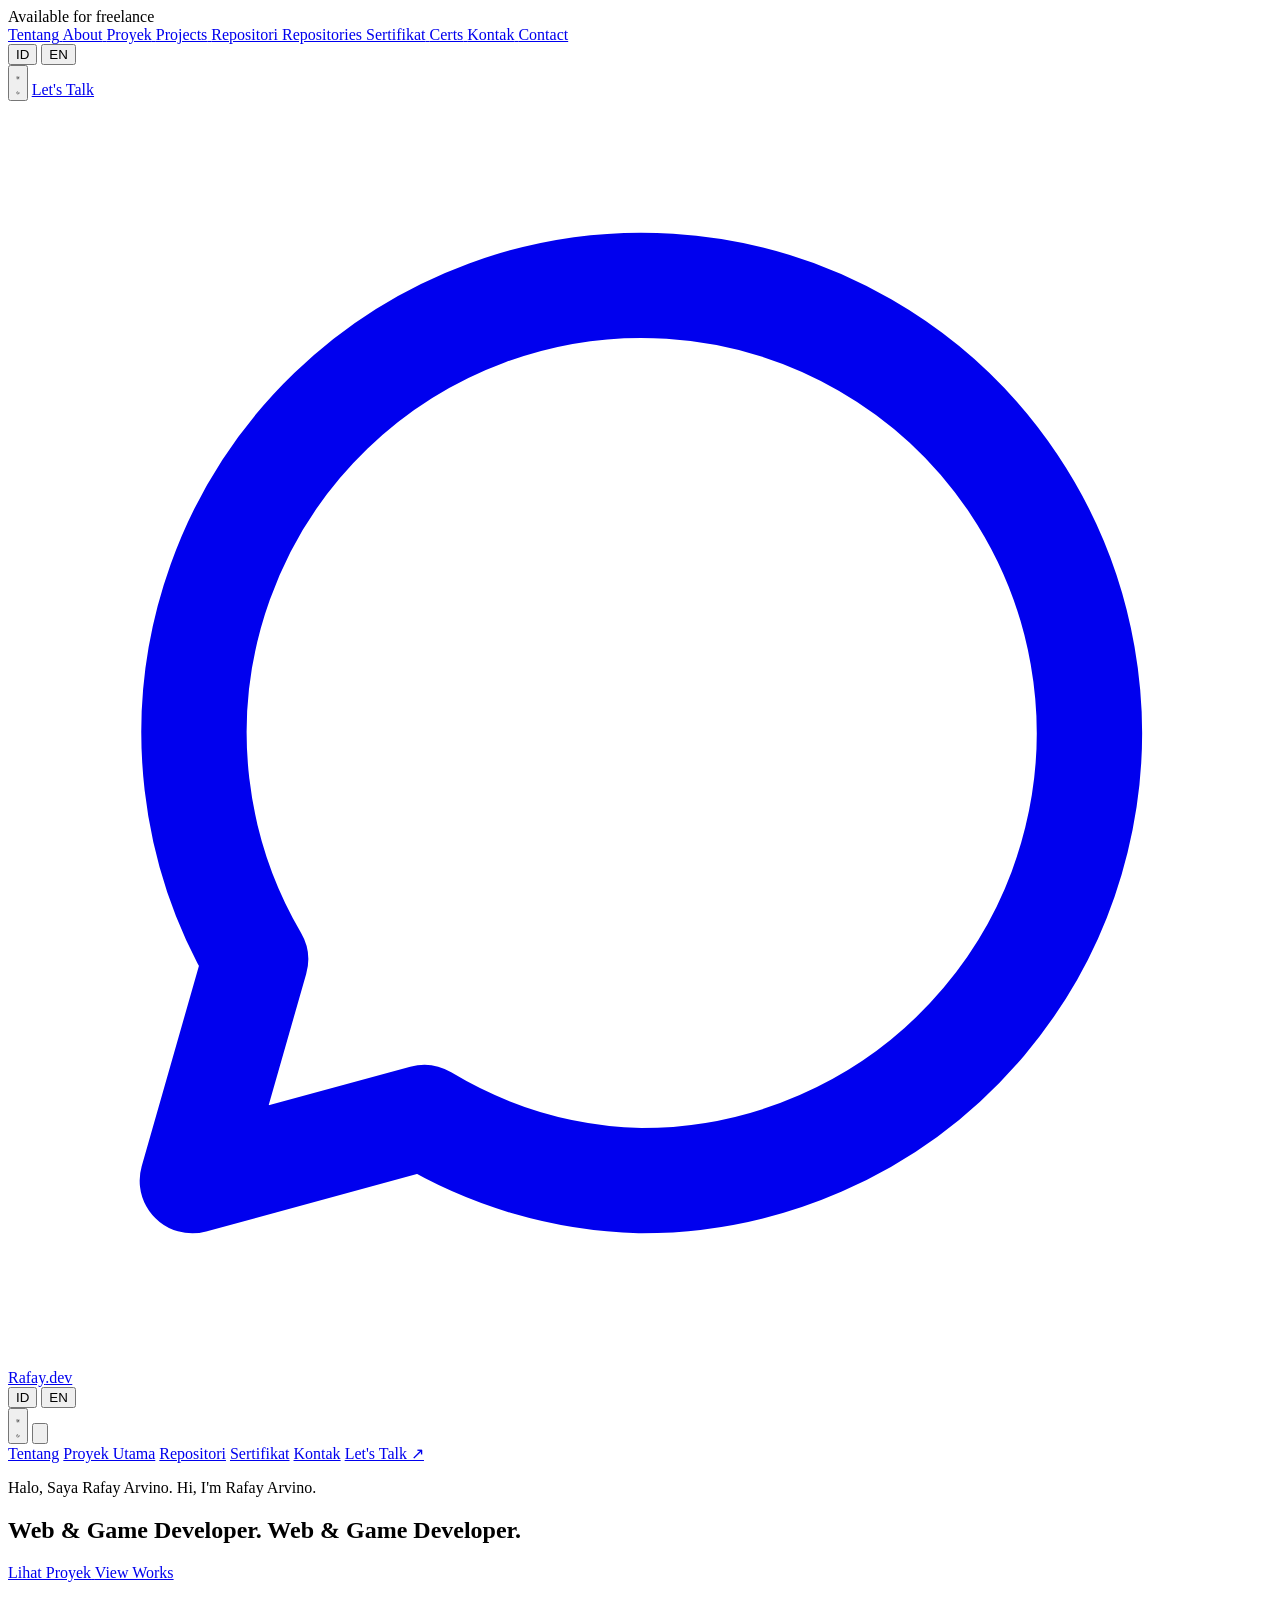
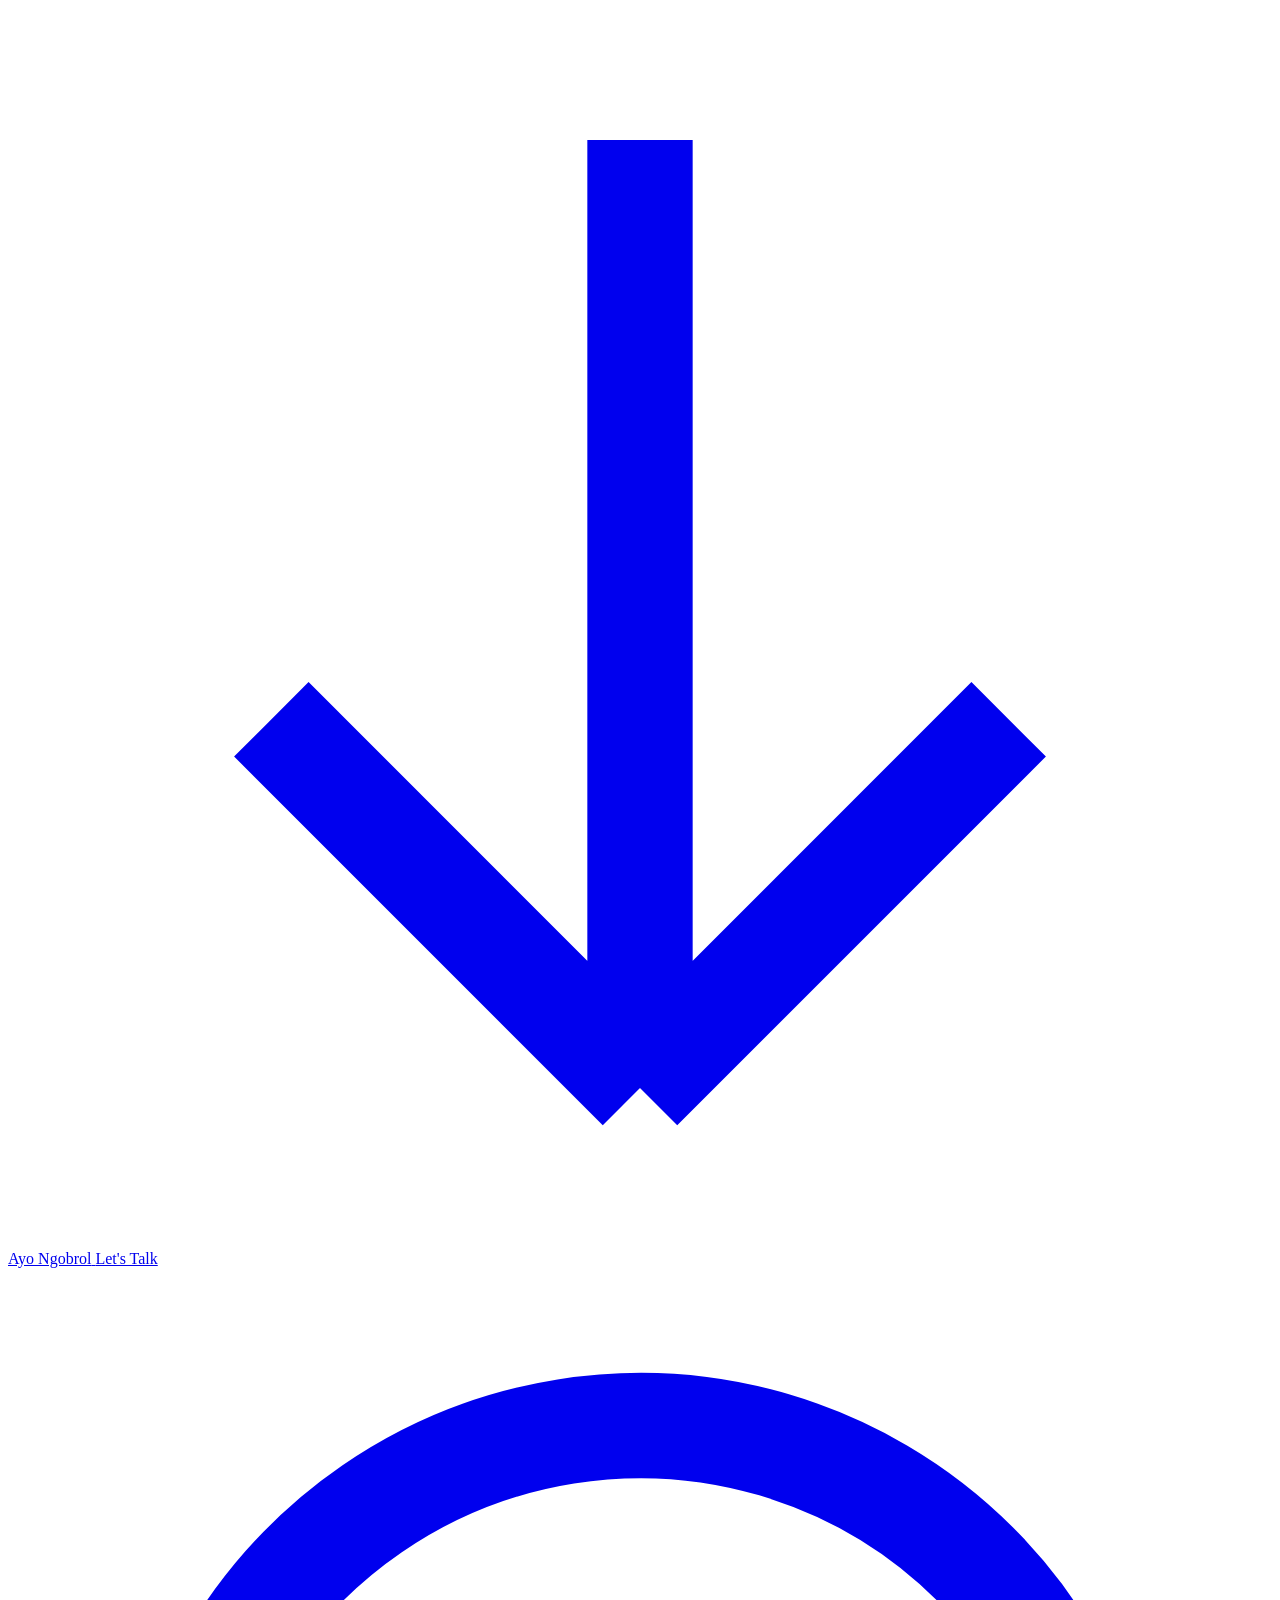
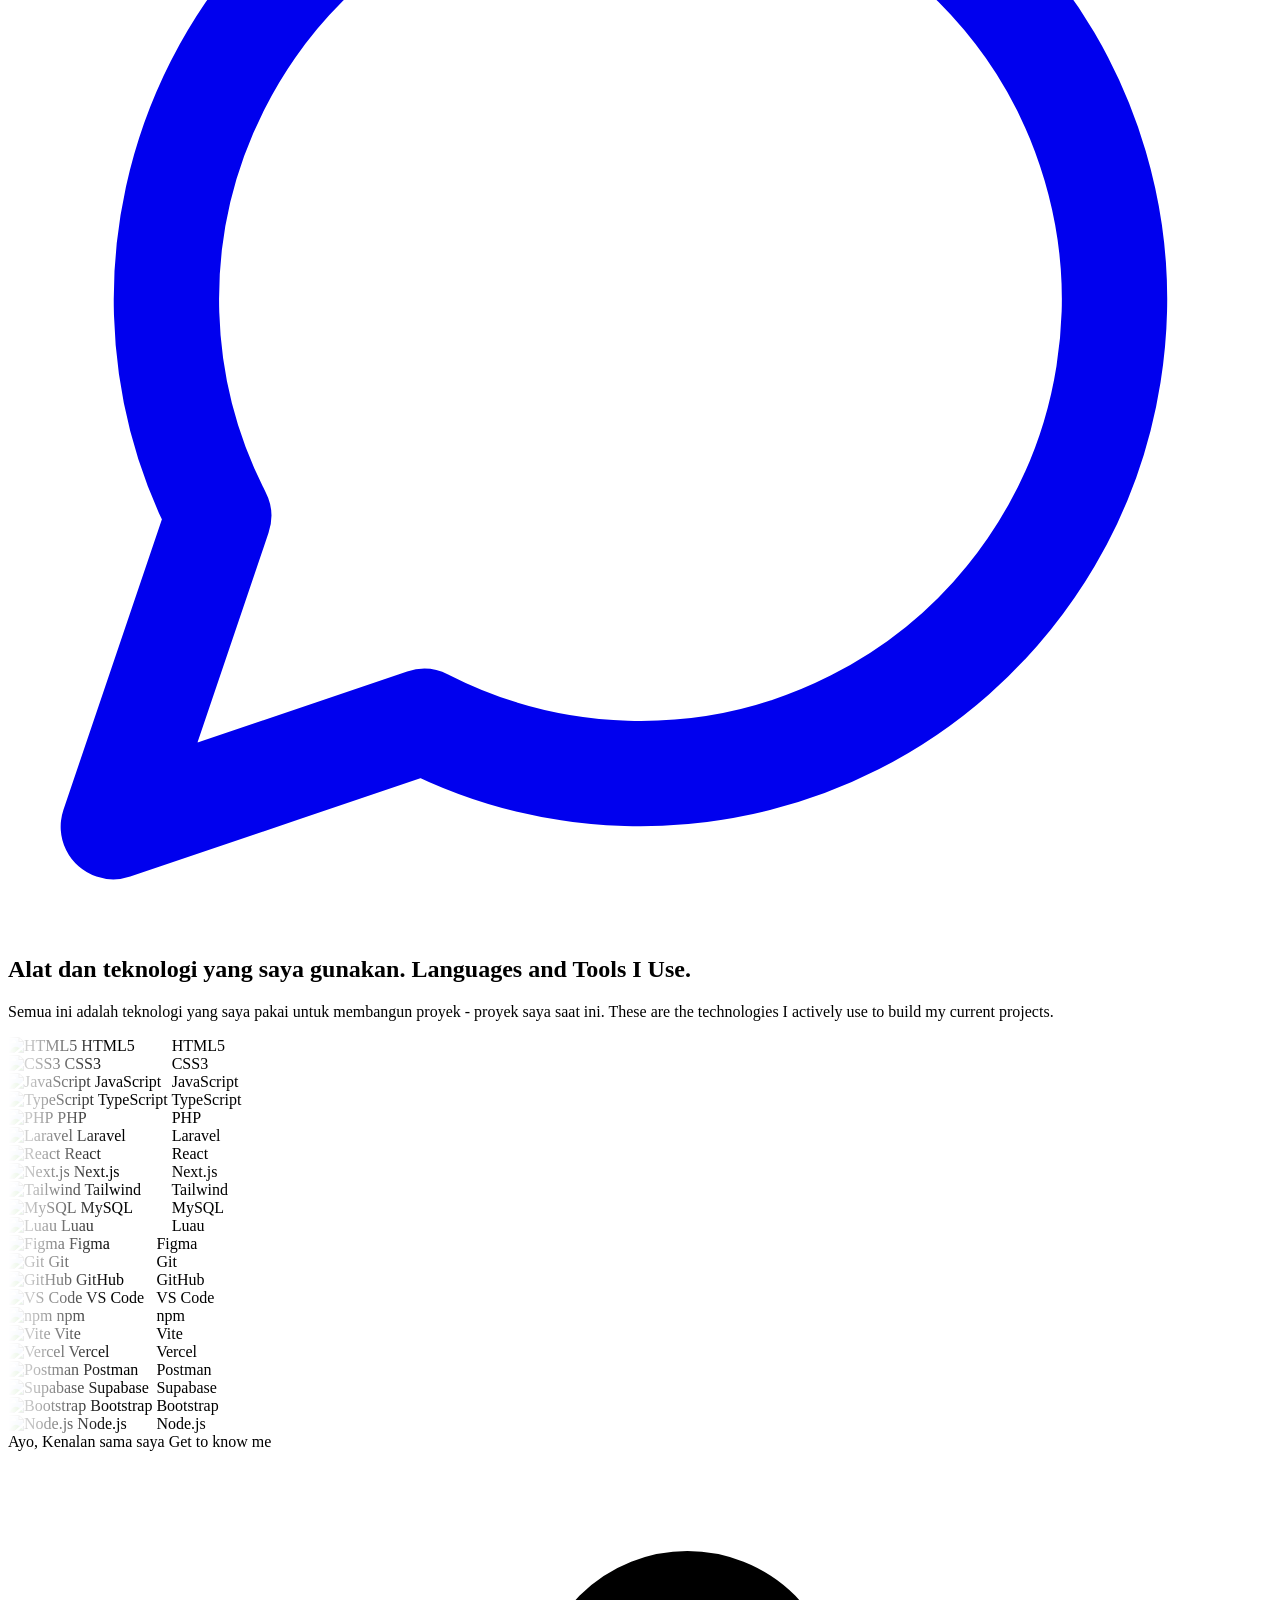
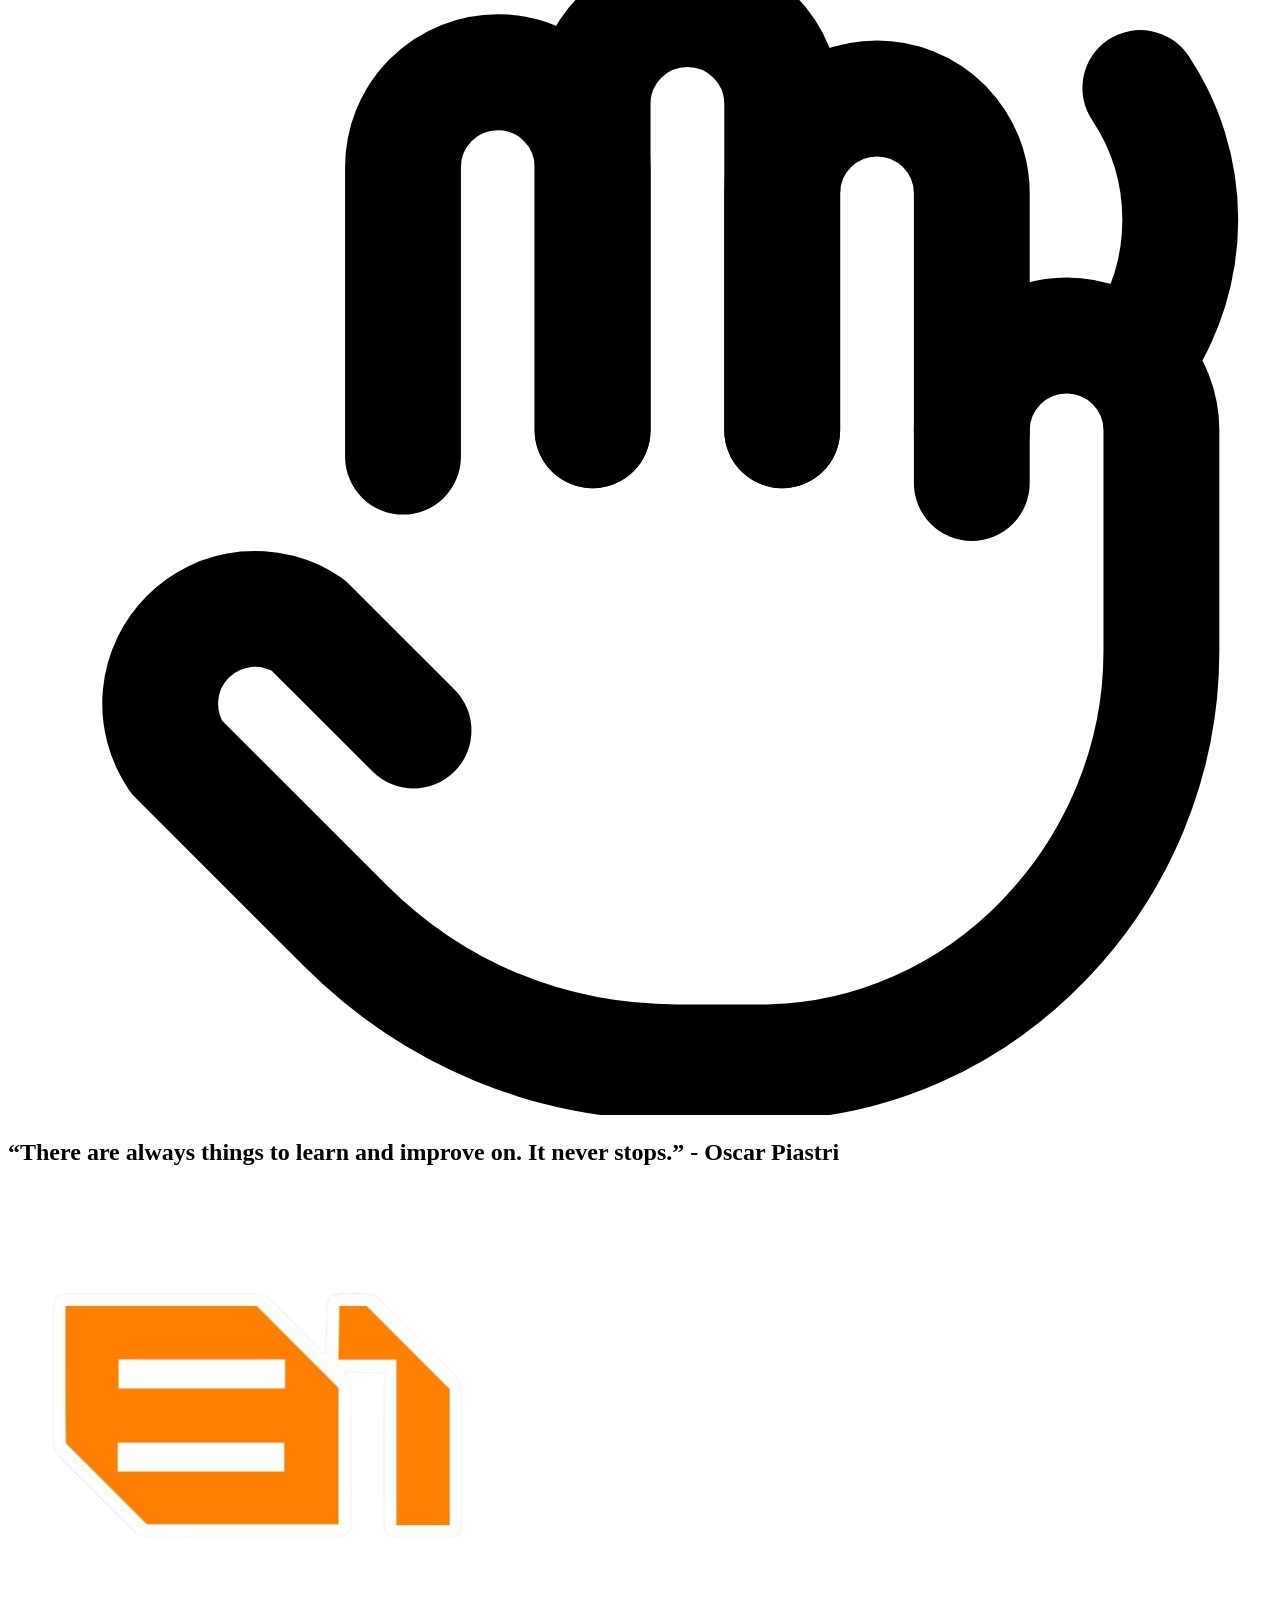
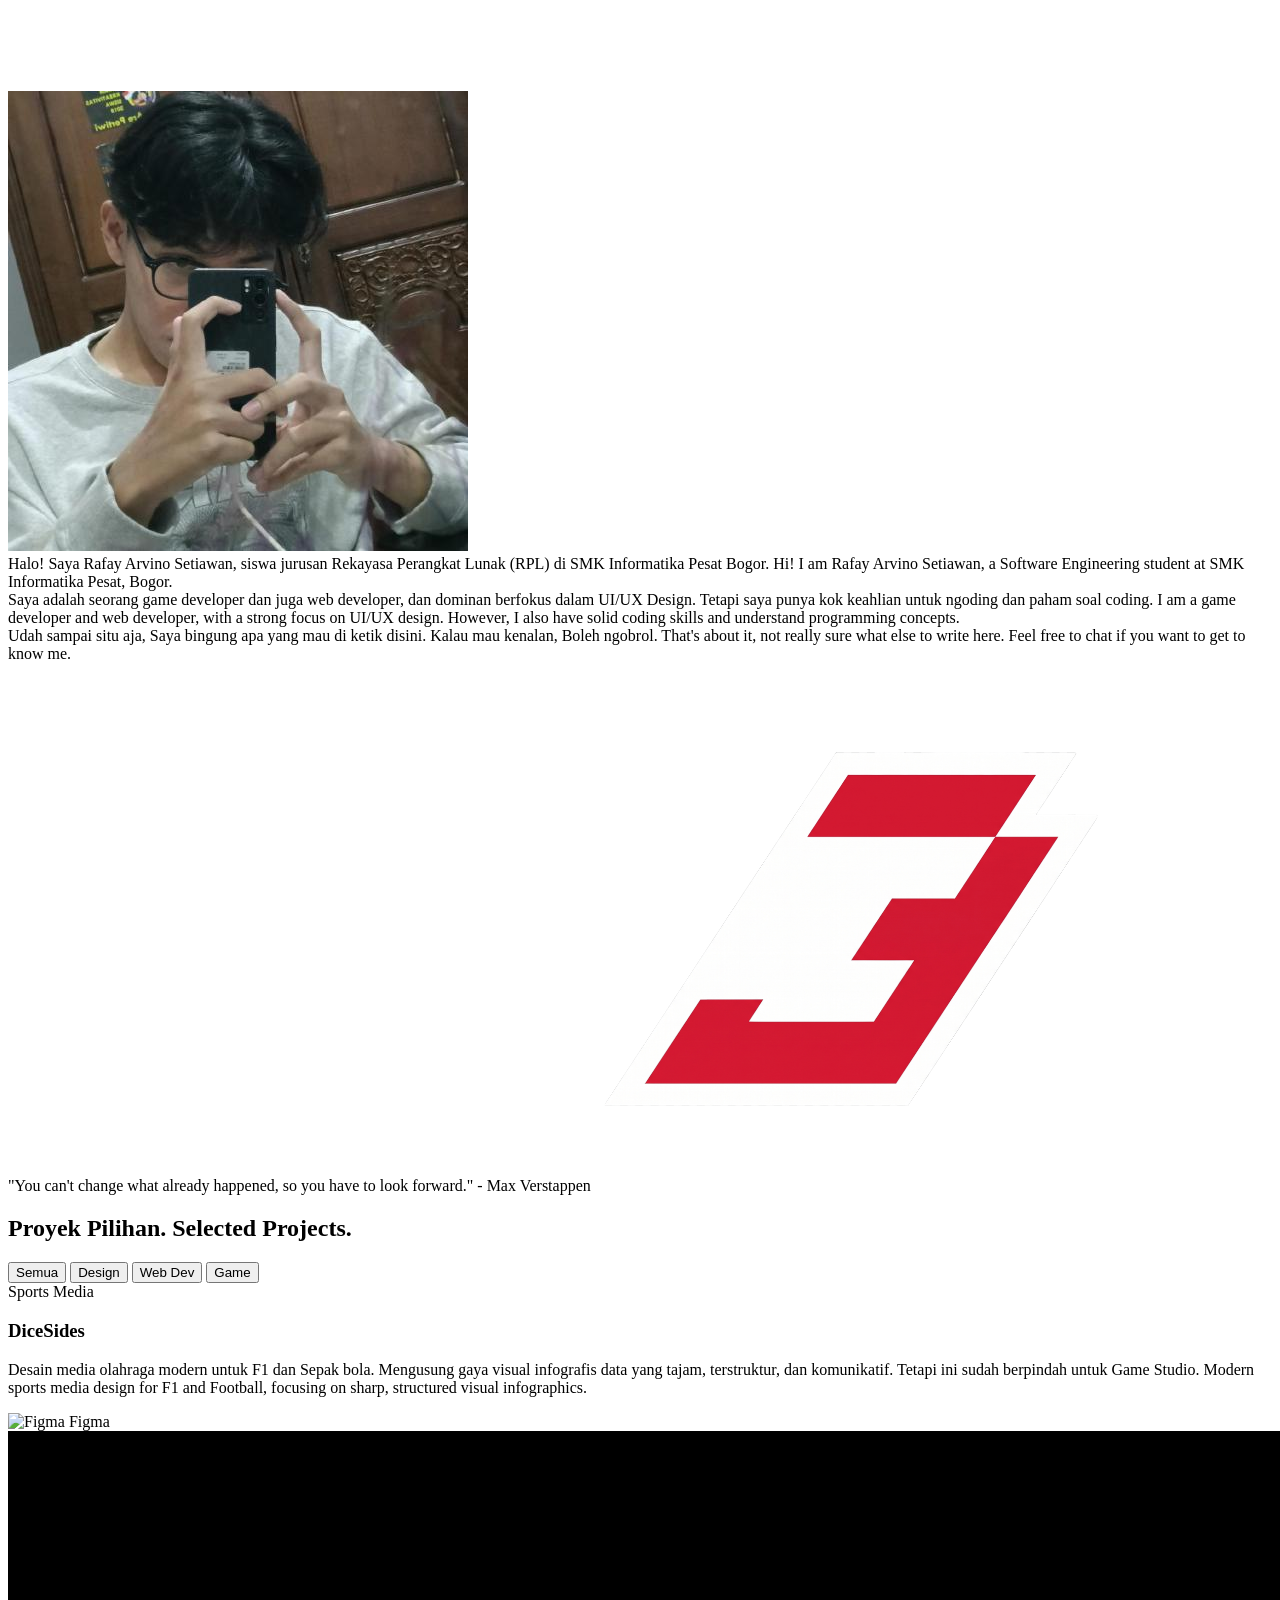
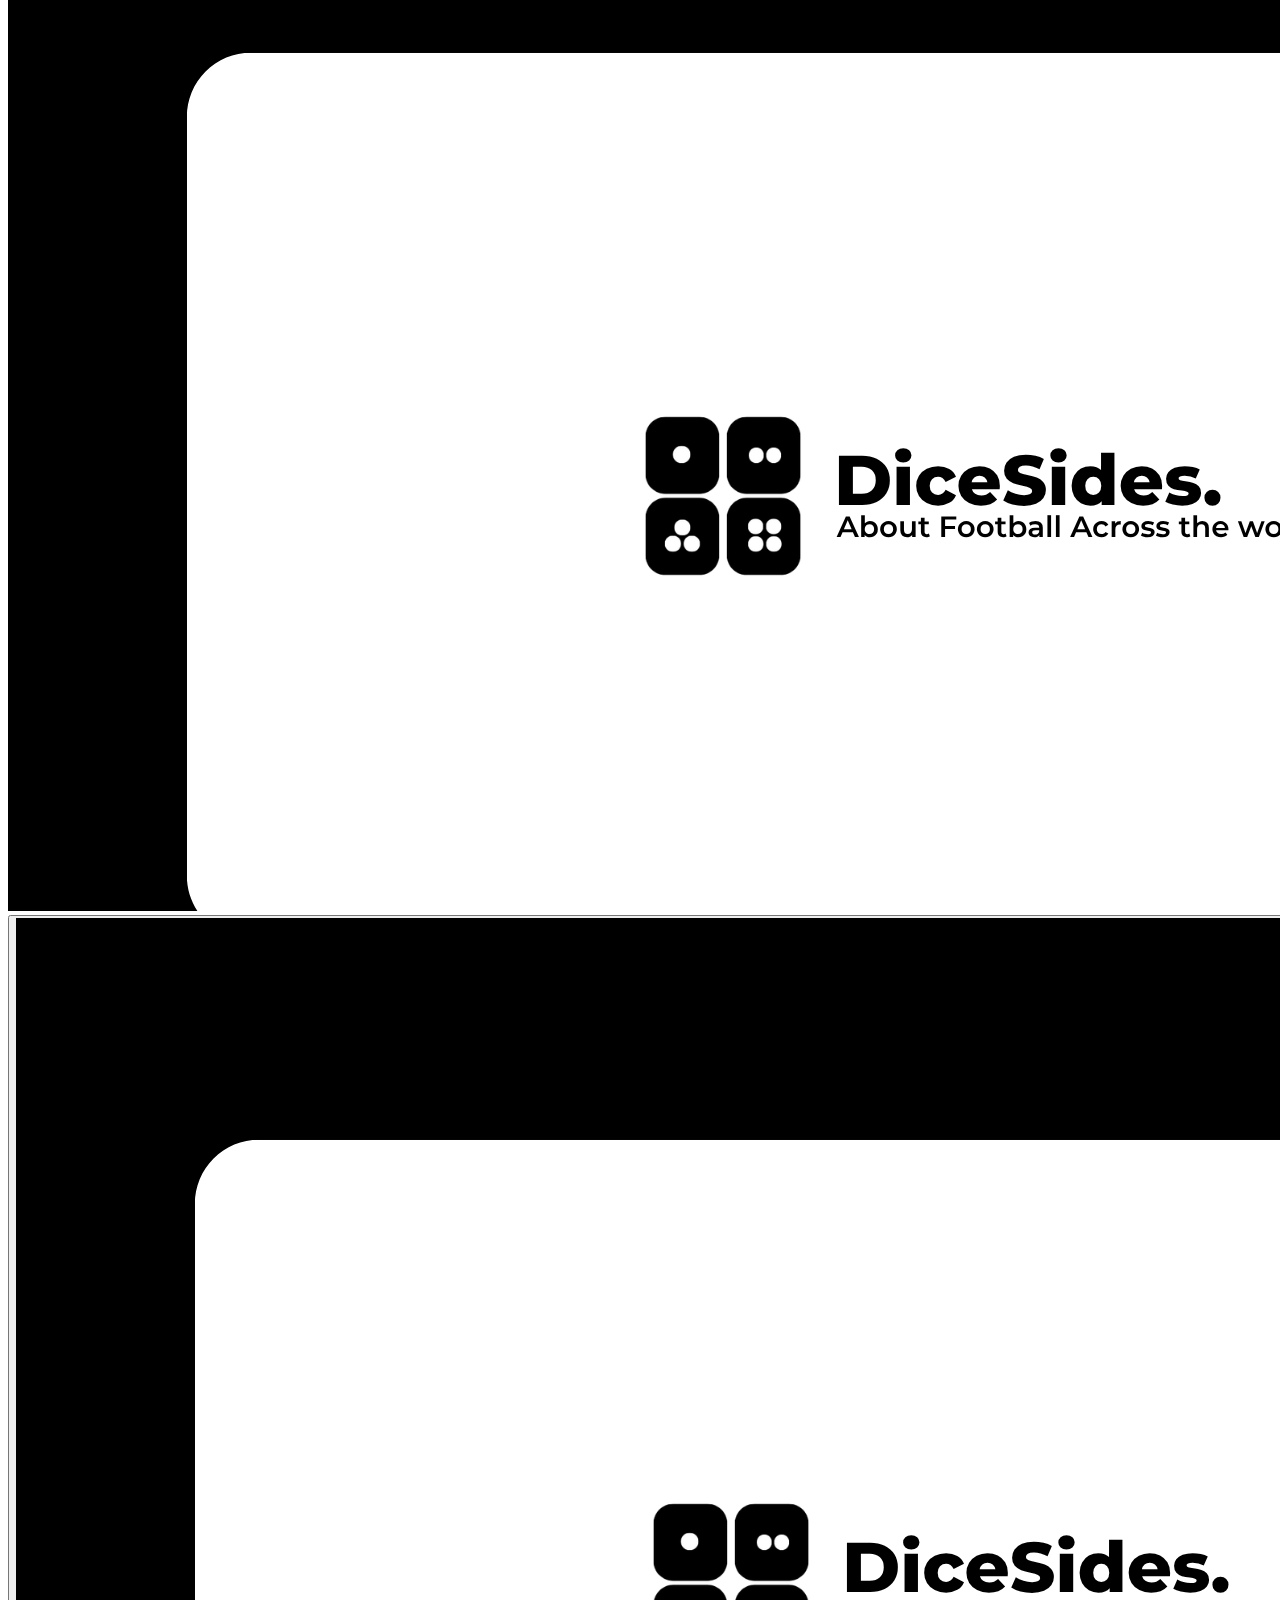
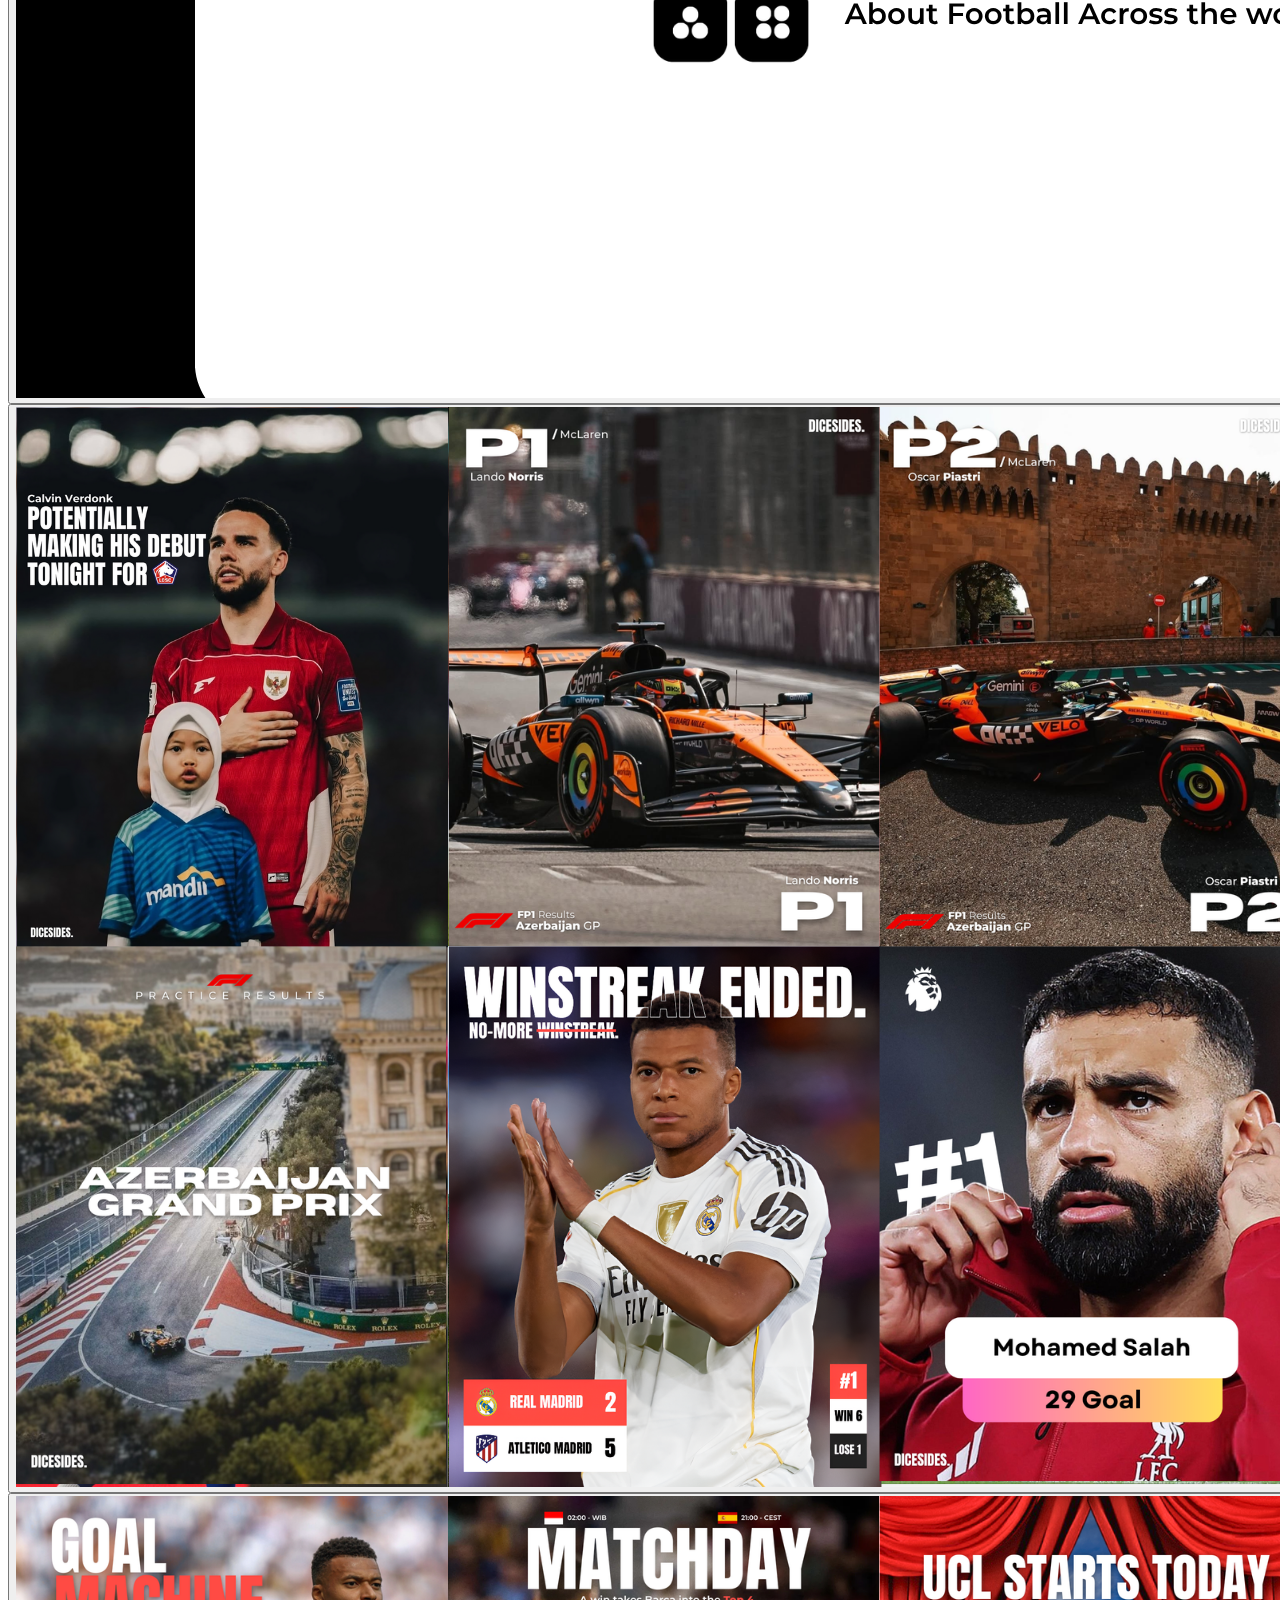
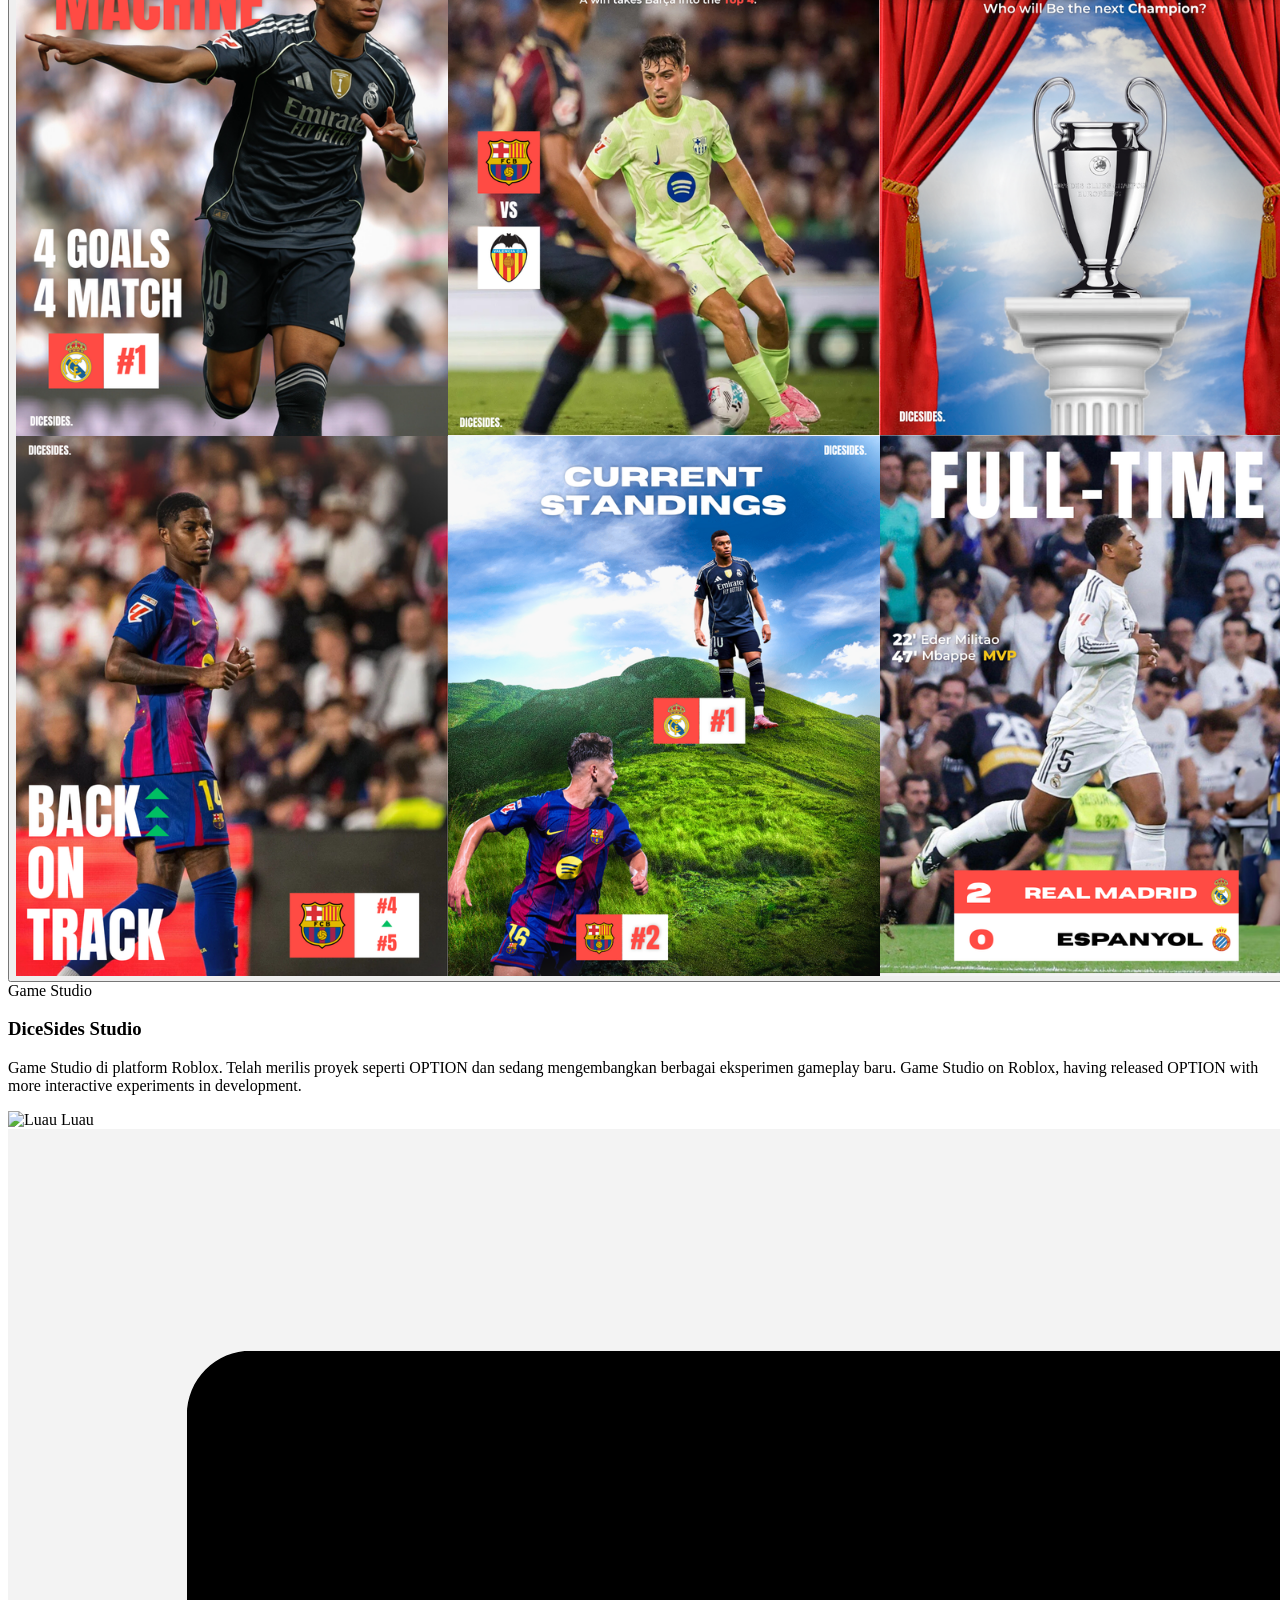
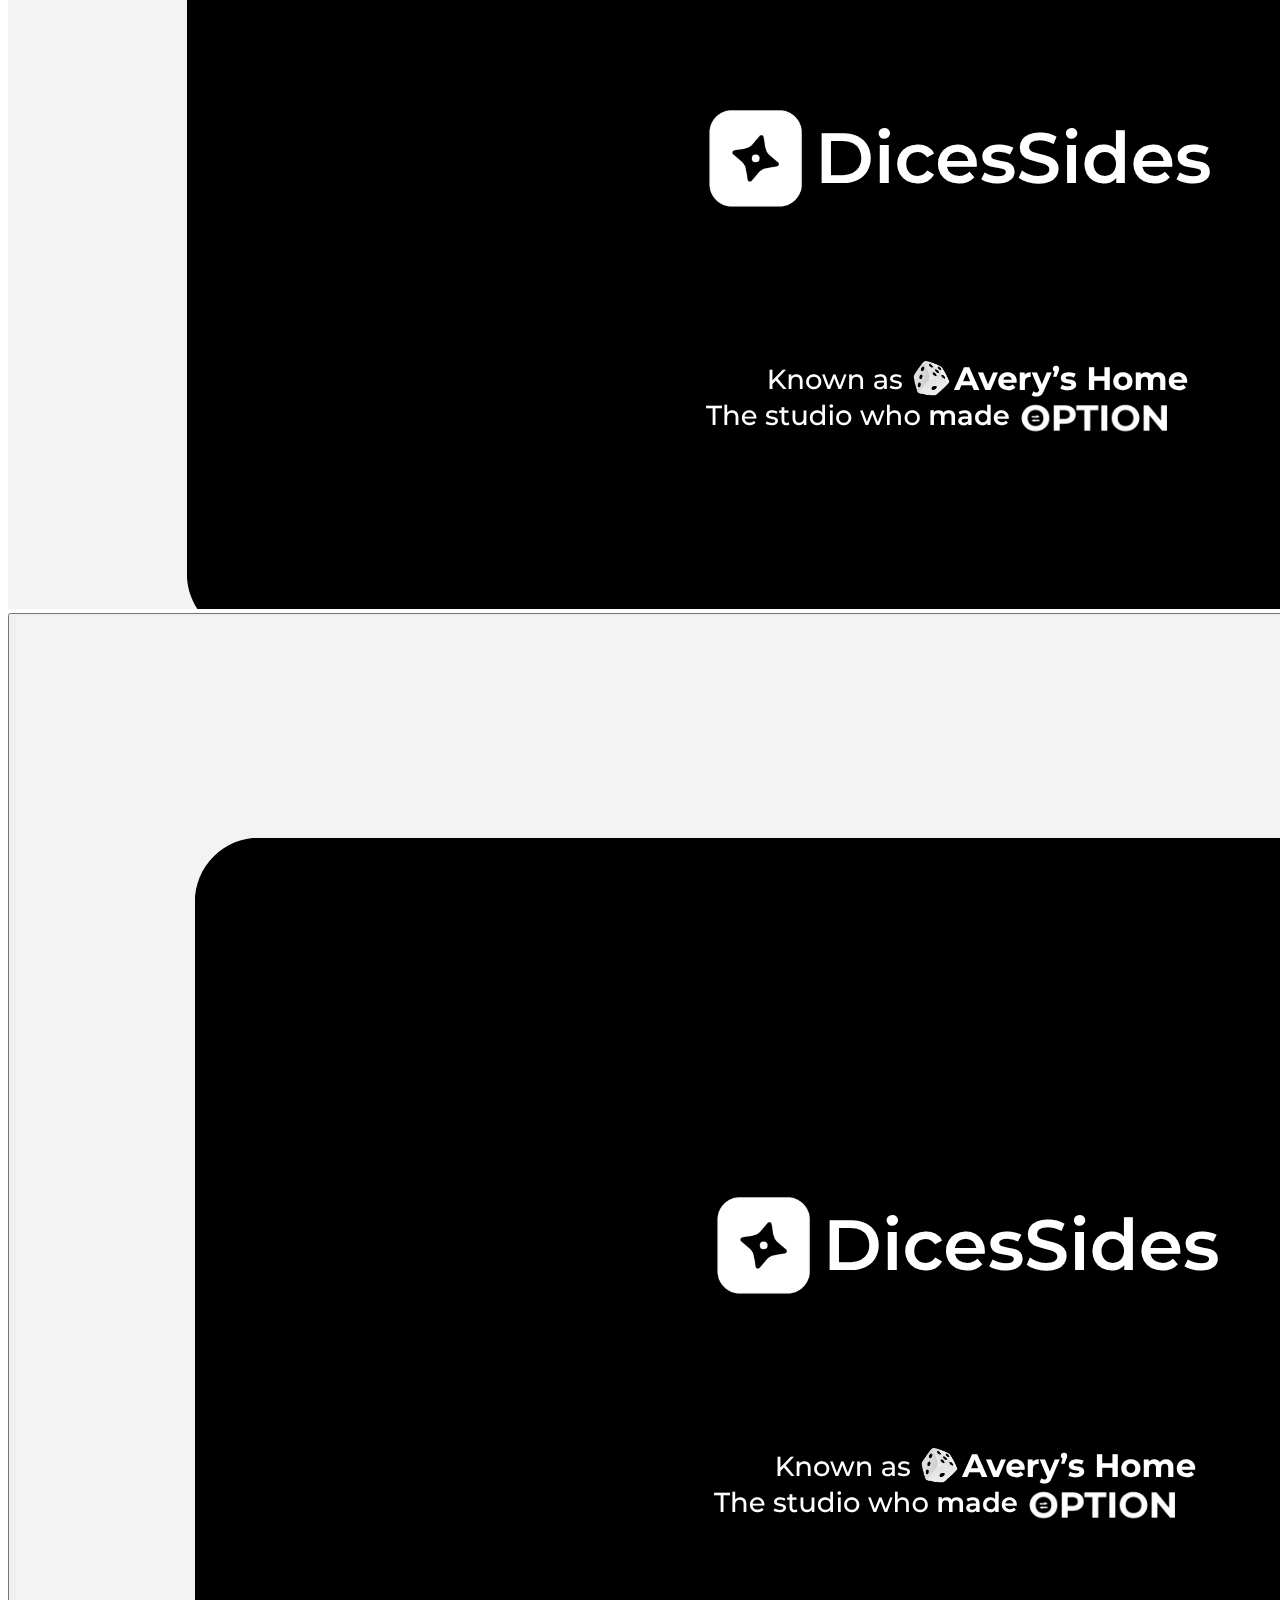
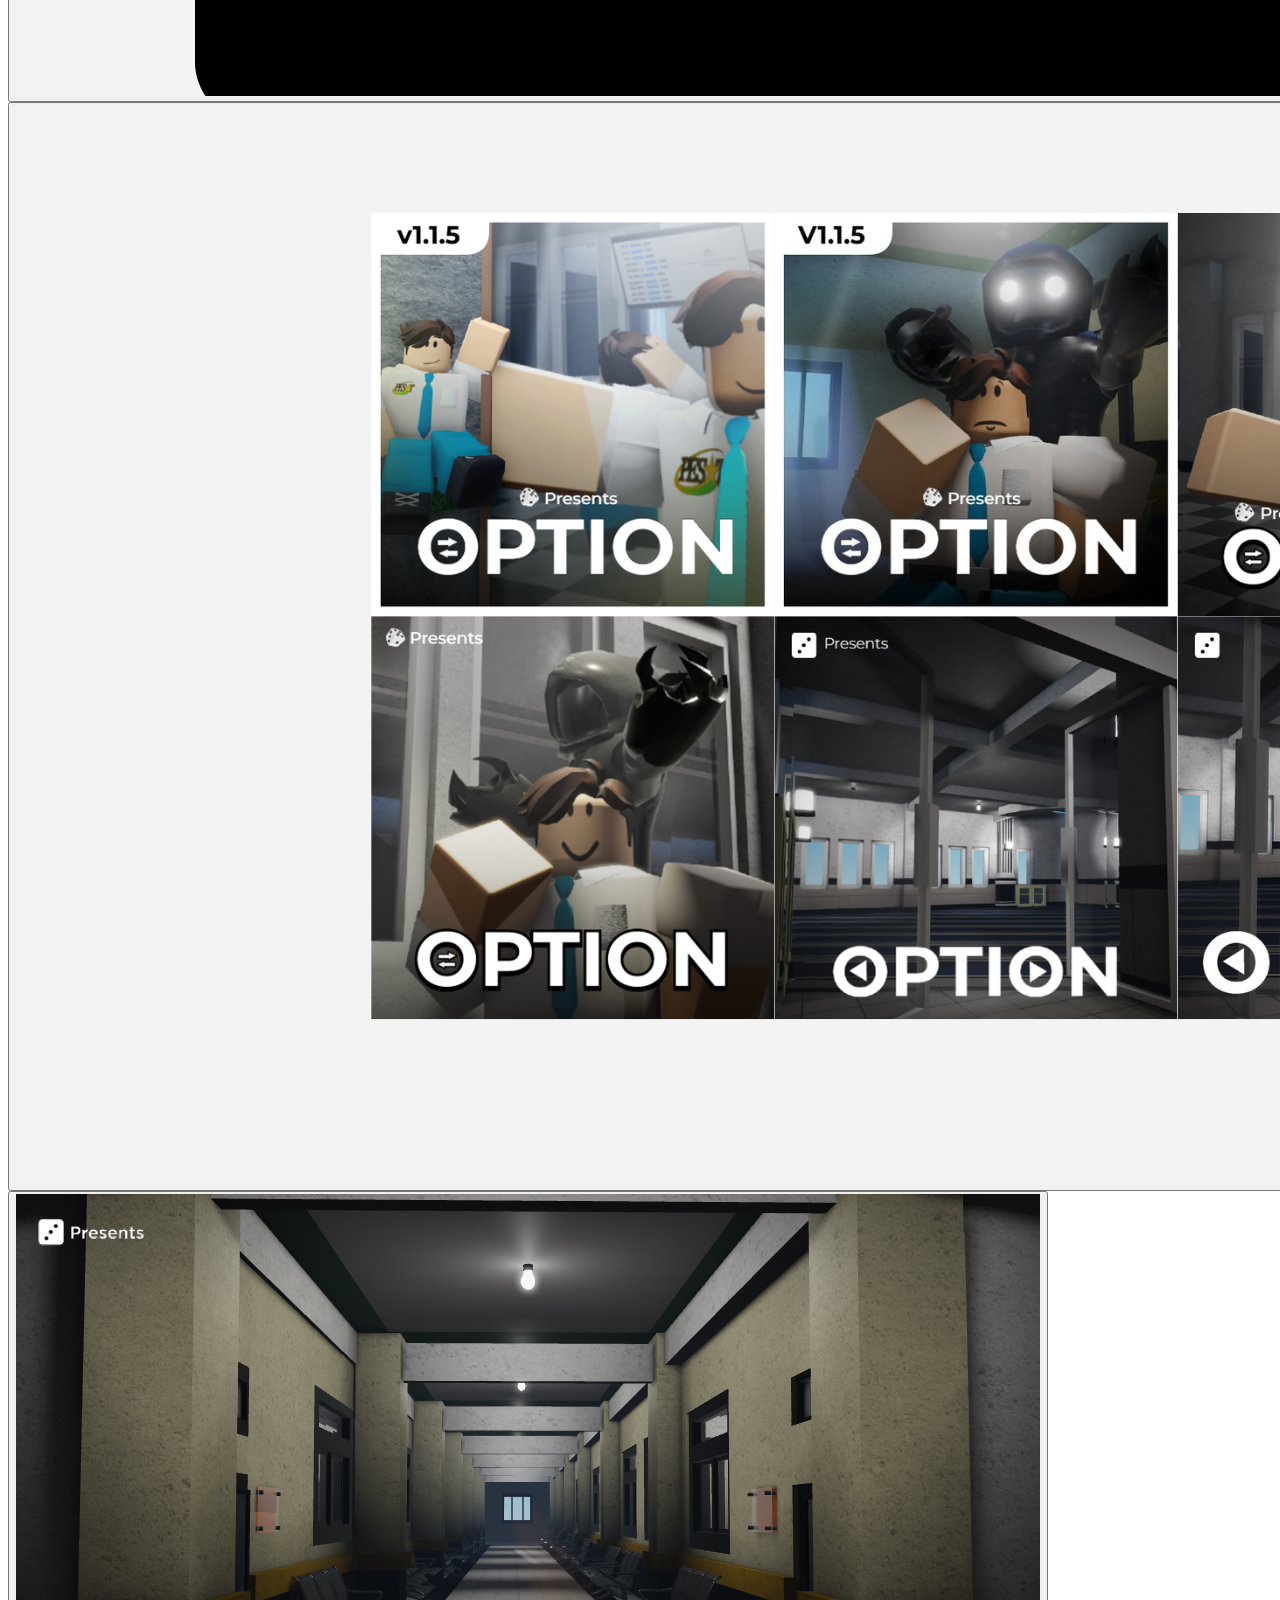
==== commit fb209d8b: "Implement code changes to enhance functionality and improve performance" ====
--- a/index.html
+++ b/index.html
@@ -22,6 +22,12 @@
   <link rel="preconnect" href="https://fonts.googleapis.com" />
   <link rel="preconnect" href="https://fonts.gstatic.com" crossorigin />
   <link href="https://fonts.googleapis.com/css2?family=Inter:wght@400;500;600;700;800&display=swap" rel="stylesheet" />
+
+  <!-- AOS (Animate On Scroll) CSS -->
+  <link rel="stylesheet" href="https://unpkg.com/aos@next/dist/aos.css" />
+
+  <!-- Lenis Smooth Scroll CDN (Khusus Desktop) -->
+  <script src="https://unpkg.com/lenis@1.1.20/dist/lenis.min.js"></script>
 
   <!-- Tailwind CSS CDN -->
   <script src="https://cdn.tailwindcss.com"></script>
@@ -55,8 +61,16 @@
   </script>
 
   <style>
-    html {
-      scroll-behavior: smooth;
+    /* Smooth Scroll: Aktif di PC (Pointer Fine), Nonaktif di Mobile/Touch */
+    @media (min-width: 768px) and (pointer: fine) {
+      html {
+        scroll-behavior: smooth;
+      }
+    }
+    @media (max-width: 767px), (pointer: coarse) {
+      html {
+        scroll-behavior: auto !important;
+      }
     }
 
     /* Pola grid latar belakang monokrom halus */
@@ -70,7 +84,7 @@
                         linear-gradient(to bottom, rgba(255, 255, 255, 0.035) 1px, transparent 1px);
     }
 
-        /* Animasi Transisi Halus Kartu Repositori */
+    /* Animasi Transisi Halus Kartu Repositori */
     @keyframes repoCascadeIn {
       from {
         opacity: 0;
@@ -149,14 +163,14 @@
     }
 
     @keyframes waveMotion {
-  0%, 100% { transform: rotate(0deg); }
-  20%, 60% { transform: rotate(14deg); }
-  40%, 80% { transform: rotate(-10deg); }
-}
-
-.wave-hand {
-  animation: waveMotion 2.4s ease-in-out infinite;
-}
+      0%, 100% { transform: rotate(0deg); }
+      20%, 60% { transform: rotate(14deg); }
+      40%, 80% { transform: rotate(-10deg); }
+    }
+
+    .wave-hand {
+      animation: waveMotion 2.4s ease-in-out infinite;
+    }
   </style>
 </head>
 
@@ -165,7 +179,7 @@
   <!-- Scroll Progress Indicator -->
   <div id="scrollProgress" class="fixed top-0 left-0 h-[2px] bg-zinc-950 dark:bg-white z-50 transition-all duration-75"></div>
 
-<!-- FLOATING NAVBAR (DESKTOP 3 PILL TERPISAH & MOBILE SINGLE PILL LEGA) -->
+  <!-- FLOATING NAVBAR (DESKTOP 3 PILL TERPISAH & MOBILE SINGLE PILL LEGA) -->
   <div class="fixed top-3.5 sm:top-4 left-0 right-0 z-40 px-3 sm:px-6 pointer-events-none">
     
     <!-- DESKTOP CONTAINER: 3 PILL MELAYANG PROPORSIONAL -->
@@ -202,7 +216,7 @@
         </a>
       </header>
 
-<!-- PILL KANAN: UTILITIES (MINIMALIS & ROUNDY) -->
+      <!-- PILL KANAN: UTILITIES (MINIMALIS & ROUNDY) -->
       <div class="pointer-events-auto h-11 px-2 py-1 rounded-full border border-zinc-200/80 dark:border-zinc-800/80 bg-white/70 dark:bg-zinc-950/70 backdrop-blur-md shadow-sm flex items-center gap-1.5 transition-colors">
         
         <!-- Language Switcher Bersih -->
@@ -307,8 +321,8 @@
   <!-- KONTEN UTAMA -->
   <main class="max-w-5xl mx-auto px-5 pt-32 sm:pt-40 pb-24">
 
-<!-- HERO SECTION -->
-    <section id="home" class="mb-20 flex flex-col items-center text-center">
+    <!-- HERO SECTION -->
+    <section id="home" class="mb-20 flex flex-col items-center text-center" data-aos="fade-up">
       
       <!-- Greeting Bersih (Tanpa Pill/Badge) -->
       <p class="text-sm font-medium text-zinc-500 dark:text-zinc-400 mb-3 tracking-normal">
@@ -321,12 +335,6 @@
         <span data-lang="id">Web &amp; Game Developer.</span>
         <span data-lang="en" class="hidden">Web &amp; Game Developer.</span>
       </h1>
-
-      <!-- Deskripsi Natural & Nggak Kaku -->
-      <!-- <p class="text-base sm:text-lg text-zinc-600 dark:text-zinc-400 max-w-2xl leading-relaxed mb-10">
-        <span data-lang="id">Siswa RPL di SMK Pesat yang hobi ngerancang antarmuka bersih, nulis backend terstruktur, dan bikin proyek interaktif yang enteng dijalankan.</span>
-        <span data-lang="en" class="hidden">Software Engineering student at SMK Pesat into clean interface design, structured web apps, and lightweight interactive games.</span>
-      </p> -->
 
       <!-- Action Buttons (Modern Rounded-XL, Bukan Kapsul/Pill) -->
       <div class="flex flex-wrap items-center justify-center gap-3.5 mb-16">
@@ -348,7 +356,7 @@
       </div>
 
       <!-- TECH STACK: DUAL-TIER MARQUEE (LANGUAGES & TOOLS) -->
-      <section class="w-full pt-14 pb-4 border-t border-zinc-200/80 dark:border-zinc-800/80">
+      <section class="w-full pt-14 pb-4 border-t border-zinc-200/80 dark:border-zinc-800/80" data-aos="fade-up">
         
         <!-- Title & Description -->
         <div class="flex flex-col items-center text-center max-w-xl mx-auto mb-10 px-4">
@@ -570,115 +578,111 @@
       </section>
     </section>
 
-<!-- ABOUT SECTION (LABEL SANS-SERIF BERSIH + CHAT BUBBLE BIRU IMESSAGE) -->
-<section id="about" class="mb-28 pt-10 border-t border-zinc-200 dark:border-zinc-800/80">
-  
-  <!-- HEADER: SUB-LABEL & KUTIPAN UTAMA (OSCAR PIASTRI) - CENTERED & EDITORIAL -->
-  <div class="mb-14 sm:mb-16 flex flex-col items-center text-center max-w-3xl mx-auto px-2"> 
-    
-    <!-- Sub-label "Ayo, Kenalan sama saya" + Waving Hand -->
-    <div class="mb-3 sm:mb-4">
-      <span class="inline-flex items-center gap-2 text-sm sm:text-base font-bold tracking-tight text-zinc-700 dark:text-zinc-300 select-none">
-        <span data-lang="id">Ayo, Kenalan sama saya</span>
-        <span data-lang="en" class="hidden">Get to know me</span>
+    <!-- ABOUT SECTION (LABEL SANS-SERIF BERSIH + CHAT BUBBLE BIRU IMESSAGE) -->
+    <section id="about" class="mb-28 pt-10 border-t border-zinc-200 dark:border-zinc-800/80" data-aos="fade-up">
+      
+      <!-- HEADER: SUB-LABEL & KUTIPAN UTAMA (OSCAR PIASTRI) - CENTERED & EDITORIAL -->
+      <div class="mb-14 sm:mb-16 flex flex-col items-center text-center max-w-3xl mx-auto px-2"> 
         
-        <!-- Icon Tangan Melambai Roundy -->
-        <span class="inline-flex items-center wave-hand origin-[75%_75%] text-zinc-800 dark:text-zinc-200">
-          <svg class="w-5 h-5 -translate-y-0.5" viewBox="0 0 24 24" fill="none" stroke="currentColor" stroke-width="2.2" stroke-linecap="round" stroke-linejoin="round">
-            <path d="M7.5 11.5V6a1.8 1.8 0 0 1 3.6 0v5" />
-            <path d="M11.1 11V4.8a1.8 1.8 0 0 1 3.6 0V11" />
-            <path d="M14.7 11V6.5a1.8 1.8 0 0 1 3.6 0v5.5" />
-            <path d="M18.3 11a1.8 1.8 0 0 1 3.6 0v4.2c0 4.2-3.4 7.8-7.6 7.8h-1.6c-2.4 0-4.6-.9-6.3-2.6l-3.2-3.2a1.8 1.8 0 0 1 2.5-2.5l2 2" />
-            <path d="M21.5 4.5a4.5 4.5 0 0 1 0 5" />
-          </svg>
-        </span>
-      </span>
-    </div>
-    
-    <!-- Kutipan Utama (Oscar Piastri) dengan Layout Seimbang -->
-    <h2 class="text-2xl sm:text-3xl md:text-4xl font-extrabold tracking-tight text-zinc-950 dark:text-white leading-snug">
-      <span class="block">“There are always things to learn and improve on. It never stops.”</span>
-      
- <!-- Baris Penulis & Nomor 81 Presisi di Tengah (Lebih Besar & Jelas) -->
-      <span class="inline-flex items-center justify-center align-middle gap-2.5 sm:gap-3 mt-4 sm:mt-5 text-lg sm:text-xl md:text-2xl font-bold text-zinc-700 dark:text-zinc-300">
-        <span>- Oscar Piastri</span>
-        <span class="inline-flex items-center align-middle -translate-y-0.5">
-          <img 
-            id="piastriNumber" 
-            src="assets/OP81.png" 
-            alt="Oscar Piastri 81" 
-            class="h-[1.35em] w-auto object-contain transition-opacity duration-500 ease-in-out opacity-100 select-none drop-shadow-xs" 
-            loading="eager"
-          />
-        </span>
-      </span>
-    </h2> 
-  </div>
-
-  <!-- GRID KONTEN UTAMA -->
-  <div class="grid grid-cols-1 lg:grid-cols-12 gap-10 items-start">
-    
-    <!-- Foto Asli Profil Pengguna (Kiri - 4 Kolom) -->
-    <div class="lg:col-span-4 flex justify-center lg:justify-start">
-      <div class="w-48 h-48 sm:w-56 sm:h-56 rounded-3xl overflow-hidden border border-zinc-300 dark:border-zinc-800 bg-zinc-100 dark:bg-zinc-900 shadow-md">
-        <img src="assets/179663690.jpeg" alt="Rafay Arvino Setiawan" class="w-full h-full object-cover" onerror="this.src='https://placehold.co/400x400/18181b/ffffff?text=Rafay'" />
-      </div>
-    </div>
-
-    <!-- Chat Bubble (Kanan - 8 Kolom) -->
-    <div class="lg:col-span-8 flex flex-col gap-3.5">
-      
-      <!-- Bubble 1: Pesan Masuk (Abu-abu Muted) -->
-      <div class="self-start max-w-[95%] sm:max-w-[85%] rounded-2xl rounded-bl-sm px-4 py-3 bg-zinc-200/90 dark:bg-zinc-800/90 text-zinc-900 dark:text-zinc-100 text-sm sm:text-base leading-relaxed border border-zinc-300/40 dark:border-zinc-700/40 shadow-sm">
-        <span data-lang="id">Halo! Saya Rafay Arvino Setiawan, siswa jurusan Rekayasa Perangkat Lunak (RPL) di SMK Informatika Pesat Bogor.</span>
-        <span data-lang="en" class="hidden">Hi! I am Rafay Arvino Setiawan, a Software Engineering student at SMK Informatika Pesat, Bogor.</span>
-      </div>
-
-      <!-- Bubble 2: Pesan Balasan (Biru iMessage #007aff) -->
-      <div class="self-start max-w-[95%] sm:max-w-[85%] rounded-2xl rounded-bl-sm px-4 py-3 bg-iosblue text-white text-sm sm:text-base leading-relaxed shadow-sm font-medium">
-        <span data-lang="id">Saya adalah seorang game developer dan juga web developer, dan dominan berfokus dalam UI/UX Design. Tetapi saya punya kok keahlian untuk ngoding dan paham soal coding.</span>
-        <span data-lang="en" class="hidden">I am a game developer and web developer, with a strong focus on UI/UX design. However, I also have solid coding skills and understand programming concepts.</span>
-      </div>
-
-      <!-- Bubble 3: Pesan Penutup (Biru iMessage #007aff) -->
-      <div class="self-start max-w-[95%] sm:max-w-[85%] rounded-2xl rounded-bl-sm px-4 py-3 bg-iosblue text-white text-sm sm:text-base leading-relaxed shadow-sm font-medium">
-        <span data-lang="id">Udah sampai situ aja, Saya bingung apa yang mau di ketik disini. Kalau mau kenalan, Boleh ngobrol.</span>
-        <span data-lang="en" class="hidden">That's about it, not really sure what else to write here. Feel free to chat if you want to get to know me.</span>
-      </div>
-
-    </div>
-
-    <!-- Kutipan Kedua (Max Verstappen) - FULL 12 KOLOM AGAR BISA MEMANJANG KE KIRI -->
-    <div class="lg:col-span-12 text-right mt-4 sm:mt-6">
-      <p class="text-xl sm:text-3xl md:text-4xl font-extrabold tracking-tight text-zinc-950 dark:text-white leading-snug">
-        <span class="block">"You can't change what already happened, so you have to look forward."</span>
-  <span class="inline-flex items-center justify-end align-middle gap-2.5 sm:gap-3 mt-3 sm:mt-4 text-lg sm:text-xl md:text-2xl font-bold text-zinc-700 dark:text-zinc-300">
-          <span>- Max Verstappen</span>
-          <span class="inline-flex items-center align-middle -translate-y-0.5">
-            <img 
-              src="assets/MV3.png" 
-              alt="Max Verstappen 3" 
-              class="h-[1.35em] w-auto object-contain transition-opacity duration-500 ease-in-out opacity-100 select-none drop-shadow-xs" 
-              loading="eager"
-            />
+        <!-- Sub-label "Ayo, Kenalan sama saya" + Waving Hand -->
+        <div class="mb-3 sm:mb-4">
+          <span class="inline-flex items-center gap-2 text-sm sm:text-base font-bold tracking-tight text-zinc-700 dark:text-zinc-300 select-none">
+            <span data-lang="id">Ayo, Kenalan sama saya</span>
+            <span data-lang="en" class="hidden">Get to know me</span>
+            
+            <!-- Icon Tangan Melambai Roundy -->
+            <span class="inline-flex items-center wave-hand origin-[75%_75%] text-zinc-800 dark:text-zinc-200">
+              <svg class="w-5 h-5 -translate-y-0.5" viewBox="0 0 24 24" fill="none" stroke="currentColor" stroke-width="2.2" stroke-linecap="round" stroke-linejoin="round">
+                <path d="M7.5 11.5V6a1.8 1.8 0 0 1 3.6 0v5" />
+                <path d="M11.1 11V4.8a1.8 1.8 0 0 1 3.6 0V11" />
+                <path d="M14.7 11V6.5a1.8 1.8 0 0 1 3.6 0v5.5" />
+                <path d="M18.3 11a1.8 1.8 0 0 1 3.6 0v4.2c0 4.2-3.4 7.8-7.6 7.8h-1.6c-2.4 0-4.6-.9-6.3-2.6l-3.2-3.2a1.8 1.8 0 0 1 2.5-2.5l2 2" />
+                <path d="M21.5 4.5a4.5 4.5 0 0 1 0 5" />
+              </svg>
+            </span>
           </span>
-        </span>
-      </p>
-    </div>
-
-  </div>
-</section>
-
-<!-- SELECTED PROJECTS (HERO MOCKUP + NORMAL UI SHOWCASE) -->
-    <section id="projects" class="mb-28 pt-10 border-t border-zinc-200 dark:border-zinc-800/80">
+        </div>
+        
+        <!-- Kutipan Utama (Oscar Piastri) dengan Layout Seimbang -->
+        <h2 class="text-2xl sm:text-3xl md:text-4xl font-extrabold tracking-tight text-zinc-950 dark:text-white leading-snug">
+          <span class="block">“There are always things to learn and improve on. It never stops.”</span>
+          
+          <!-- Baris Penulis & Nomor 81 Presisi di Tengah (Lebih Besar & Jelas) -->
+          <span class="inline-flex items-center justify-center align-middle gap-2.5 sm:gap-3 mt-4 sm:mt-5 text-lg sm:text-xl md:text-2xl font-bold text-zinc-700 dark:text-zinc-300">
+            <span>- Oscar Piastri</span>
+            <span class="inline-flex items-center align-middle -translate-y-0.5">
+              <img 
+                id="piastriNumber" 
+                src="assets/OP81.png" 
+                alt="Oscar Piastri 81" 
+                class="h-[1.35em] w-auto object-contain transition-opacity duration-500 ease-in-out opacity-100 select-none drop-shadow-xs" 
+                loading="eager"
+              />
+            </span>
+          </span>
+        </h2> 
+      </div>
+
+      <!-- GRID KONTEN UTAMA -->
+      <div class="grid grid-cols-1 lg:grid-cols-12 gap-10 items-start">
+        
+        <!-- Foto Asli Profil Pengguna (Kiri - 4 Kolom) -->
+        <div class="lg:col-span-4 flex justify-center lg:justify-start" data-aos="fade-up">
+          <div class="w-48 h-48 sm:w-56 sm:h-56 rounded-3xl overflow-hidden border border-zinc-300 dark:border-zinc-800 bg-zinc-100 dark:bg-zinc-900 shadow-md">
+            <img src="assets/179663690.jpeg" alt="Rafay Arvino Setiawan" class="w-full h-full object-cover" onerror="this.src='https://placehold.co/400x400/18181b/ffffff?text=Rafay'" />
+          </div>
+        </div>
+
+        <!-- Chat Bubble (Kanan - 8 Kolom) -->
+        <div class="lg:col-span-8 flex flex-col gap-3.5" data-aos="fade-up">
+          
+          <!-- Bubble 1: Pesan Masuk (Abu-abu Muted) -->
+          <div class="self-start max-w-[95%] sm:max-w-[85%] rounded-2xl rounded-bl-sm px-4 py-3 bg-zinc-200/90 dark:bg-zinc-800/90 text-zinc-900 dark:text-zinc-100 text-sm sm:text-base leading-relaxed border border-zinc-300/40 dark:border-zinc-700/40 shadow-sm">
+            <span data-lang="id">Halo! Saya Rafay Arvino Setiawan, siswa jurusan Rekayasa Perangkat Lunak (RPL) di SMK Informatika Pesat Bogor.</span>
+            <span data-lang="en" class="hidden">Hi! I am Rafay Arvino Setiawan, a Software Engineering student at SMK Informatika Pesat, Bogor.</span>
+          </div>
+
+          <!-- Bubble 2: Pesan Balasan (Biru iMessage #007aff) -->
+          <div class="self-start max-w-[95%] sm:max-w-[85%] rounded-2xl rounded-bl-sm px-4 py-3 bg-iosblue text-white text-sm sm:text-base leading-relaxed shadow-sm font-medium">
+            <span data-lang="id">Saya adalah seorang game developer dan juga web developer, dan dominan berfokus dalam UI/UX Design. Tetapi saya punya kok keahlian untuk ngoding dan paham soal coding.</span>
+            <span data-lang="en" class="hidden">I am a game developer and web developer, with a strong focus on UI/UX design. However, I also have solid coding skills and understand programming concepts.</span>
+          </div>
+
+          <!-- Bubble 3: Pesan Penutup (Biru iMessage #007aff) -->
+          <div class="self-start max-w-[95%] sm:max-w-[85%] rounded-2xl rounded-bl-sm px-4 py-3 bg-iosblue text-white text-sm sm:text-base leading-relaxed shadow-sm font-medium">
+            <span data-lang="id">Udah sampai situ aja, Saya bingung apa yang mau di ketik disini. Kalau mau kenalan, Boleh ngobrol.</span>
+            <span data-lang="en" class="hidden">That's about it, not really sure what else to write here. Feel free to chat if you want to get to know me.</span>
+          </div>
+
+        </div>
+
+        <!-- Kutipan Kedua (Max Verstappen) - FULL 12 KOLOM AGAR BISA MEMANJANG KE KIRI -->
+        <div class="lg:col-span-12 text-right mt-4 sm:mt-6" data-aos="fade-up">
+          <p class="text-xl sm:text-3xl md:text-4xl font-extrabold tracking-tight text-zinc-950 dark:text-white leading-snug">
+            <span class="block">"You can't change what already happened, so you have to look forward."</span>
+            <span class="inline-flex items-center justify-end align-middle gap-2.5 sm:gap-3 mt-3 sm:mt-4 text-lg sm:text-xl md:text-2xl font-bold text-zinc-700 dark:text-zinc-300">
+              <span>- Max Verstappen</span>
+              <span class="inline-flex items-center align-middle -translate-y-0.5">
+                <img 
+                  src="assets/MV3.png" 
+                  alt="Max Verstappen 3" 
+                  class="h-[1.35em] w-auto object-contain transition-opacity duration-500 ease-in-out opacity-100 select-none drop-shadow-xs" 
+                  loading="eager"
+                />
+              </span>
+            </span>
+          </p>
+        </div>
+
+      </div>
+    </section>
+
+    <!-- SELECTED PROJECTS (HERO MOCKUP + NORMAL UI SHOWCASE) -->
+    <section id="projects" class="mb-28 pt-10 border-t border-zinc-200 dark:border-zinc-800/80" data-aos="fade-up">
       
       <!-- Section Header -->
       <div class="flex flex-col sm:flex-row sm:items-end justify-between gap-4 mb-8">
         <div>
-          <!-- <span class="text-xs font-semibold uppercase tracking-wider text-zinc-500">
-            <span data-lang="id">Karya Terpilih</span>
-            <span data-lang="en" class="hidden">Case Studies</span>
-          </span> -->
           <h2 class="text-3xl font-extrabold tracking-tight text-zinc-950 dark:text-white mt-1">
             <span data-lang="id">Proyek Pilihan.</span>
             <span data-lang="en" class="hidden">Selected Projects.</span>
@@ -697,10 +701,8 @@
       <!-- PROJECTS LIST -->
       <div class="space-y-20" id="projectsContainer">
         
-        <!-- ============================================== -->
-        <!-- PROJECT 1: DiceSides (TEXT KIRI, GAMBAR KANAN) -->
-        <!-- ============================================== -->
-        <article class="project-featured-card flex flex-col md:flex-row gap-8 lg:gap-14 items-center pb-16 border-b border-zinc-200/80 dark:border-zinc-800/80" data-category="ui">
+        <!-- PROJECT 1: DiceSides -->
+        <article class="project-featured-card flex flex-col md:flex-row gap-8 lg:gap-14 items-center pb-16 border-b border-zinc-200/80 dark:border-zinc-800/80" data-category="ui" data-aos="fade-up">
           
           <!-- Kiri: Detail Teks & Badges Asli -->
           <div class="w-full md:w-1/2 flex flex-col justify-center">
@@ -720,9 +722,7 @@
 
           <!-- Kanan: Showcase Preview (Hero Penuh / Detail UI) -->
           <div class="w-full md:w-1/2 flex flex-col gap-3.5">
-            <!-- Bingkai Utama Halus Melengkung (Rounded-3xl ala Mockup Asli) -->
             <div class="relative w-full aspect-[16/10] rounded-3xl overflow-hidden border border-zinc-200/90 dark:border-zinc-800 bg-zinc-100 dark:bg-zinc-950 shadow-sm cursor-pointer group flex items-center justify-center transition-all" onclick="openCurrentProjectImage('dicesidesMainImg')">
-              <!-- Foto Utama Awal: Full-bleed Hero Mockup -->
               <img 
                 id="dicesidesMainImg" 
                 src="assets/Banner (3).png" 
@@ -733,7 +733,7 @@
               />
             </div>
 
-            <!-- Thumbnail Sub-Foto (Foto 1 = Cover Hero, Foto 2-3 = Normal UI) -->
+            <!-- Thumbnail Sub-Foto -->
             <div class="flex items-center gap-2.5">
               <button type="button" onclick="swapProjectImage('dicesidesMainImg', 'assets/Banner (3).png', 'DiceSides · Cover Mockup', this, 'cover')" class="thumb-btn w-16 h-11 sm:w-20 sm:h-12 rounded-xl overflow-hidden border-2 border-zinc-950 dark:border-white shrink-0 transition-all active:scale-95 shadow-xs">
                 <img src="assets/Banner (3).png" alt="Cover" class="w-full h-full object-cover" />
@@ -749,10 +749,8 @@
 
         </article>
 
-        <!-- ================================================== -->
-        <!-- PROJECT 3: DiceSides Studio (TEXT KIRI, GAMBAR KANAN) -->
-        <!-- ================================================== -->
-        <article class="project-featured-card flex flex-col md:flex-row gap-8 lg:gap-14 items-center" data-category="game">
+        <!-- PROJECT 3: DiceSides Studio -->
+        <article class="project-featured-card flex flex-col md:flex-row gap-8 lg:gap-14 items-center" data-category="game" data-aos="fade-up">
           
           <!-- Kiri: Detail Teks & Badges Asli -->
           <div class="w-full md:w-1/2 flex flex-col justify-center">
@@ -793,7 +791,7 @@
               <button type="button" onclick="swapProjectImage('studioMainImg', 'assets/Thumbnail.png', 'OPTION Gameplay Snapshot', this, 'contain')" class="thumb-btn w-16 h-11 sm:w-20 sm:h-12 rounded-xl overflow-hidden border border-zinc-200 dark:border-zinc-800 opacity-40 hover:opacity-90 shrink-0 transition-all active:scale-95">
                 <img src="assets/Thumbnail.png" alt="Detail 3" class="w-full h-full object-cover" onerror="this.src='assets/DiceSidesStudio.png'" />
               </button>
-                   <button type="button" onclick="swapProjectImage('studioMainImg', 'assets/NewGameThumbnail2.png', 'New Game Thumbnail 2', this, 'contain')" class="thumb-btn w-16 h-11 sm:w-20 sm:h-12 rounded-xl overflow-hidden border border-zinc-200 dark:border-zinc-800 opacity-40 hover:opacity-90 shrink-0 transition-all active:scale-95">
+              <button type="button" onclick="swapProjectImage('studioMainImg', 'assets/NewGameThumbnail2.png', 'New Game Thumbnail 2', this, 'contain')" class="thumb-btn w-16 h-11 sm:w-20 sm:h-12 rounded-xl overflow-hidden border border-zinc-200 dark:border-zinc-800 opacity-40 hover:opacity-90 shrink-0 transition-all active:scale-95">
                 <img src="assets/NewGameThumbnail2.png" alt="Detail 4" class="w-full h-full object-cover" onerror="this.src='assets/DiceSidesStudio.png'" />
               </button>
             </div>
@@ -804,8 +802,8 @@
       </div>
     </section>
 
-<!-- PROYEK SEKOLAH & GITHUB (6 REPO UTAMA + VIEW MORE KE GITHUB) -->
-    <section id="repos" class="mb-28 pt-10 border-t border-zinc-200 dark:border-zinc-800/80">
+    <!-- PROYEK SEKOLAH & GITHUB (6 REPO UTAMA + VIEW MORE KE GITHUB) -->
+    <section id="repos" class="mb-28 pt-10 border-t border-zinc-200 dark:border-zinc-800/80" data-aos="fade-up">
       
       <!-- Section Header -->
       <div class="flex flex-col sm:flex-row sm:items-end justify-between gap-4 mb-8">
@@ -821,8 +819,7 @@
       <div id="reposGrid" class="grid grid-cols-1 sm:grid-cols-2 lg:grid-cols-3 gap-4">
 
         <!-- 1. StudentVoiceBE -->
-       <!-- 1. StudentVoiceBE -->
-        <article class="p-5 rounded-2xl border border-zinc-200/80 dark:border-zinc-800/80 bg-white/50 dark:bg-zinc-900/40 flex flex-col justify-between hover:border-zinc-400 dark:hover:border-zinc-600 transition-colors">
+        <article class="p-5 rounded-2xl border border-zinc-200/80 dark:border-zinc-800/80 bg-white/50 dark:bg-zinc-900/40 flex flex-col justify-between hover:border-zinc-400 dark:hover:border-zinc-600 transition-colors" data-aos="fade-up">
           <div>
             <span class="text-xs font-semibold uppercase tracking-wider text-zinc-400">Laravel Backend</span>
             <h3 class="text-base font-bold text-zinc-950 dark:text-white mt-1.5 mb-2 hover:underline">
@@ -837,7 +834,7 @@
         </article>
 
         <!-- 2. StudentVoice -->
-        <article class="p-5 rounded-2xl border border-zinc-200/80 dark:border-zinc-800/80 bg-white/50 dark:bg-zinc-900/40 flex flex-col justify-between hover:border-zinc-400 dark:hover:border-zinc-600 transition-colors">
+        <article class="p-5 rounded-2xl border border-zinc-200/80 dark:border-zinc-800/80 bg-white/50 dark:bg-zinc-900/40 flex flex-col justify-between hover:border-zinc-400 dark:hover:border-zinc-600 transition-colors" data-aos="fade-up">
           <div>
             <span class="text-xs font-semibold uppercase tracking-wider text-zinc-400">Fullstack Client</span>
             <h3 class="text-base font-bold text-zinc-950 dark:text-white mt-1.5 mb-2 hover:underline">
@@ -852,7 +849,7 @@
         </article>
 
         <!-- 3. MoraFE -->
-        <article class="p-5 rounded-2xl border border-zinc-200/80 dark:border-zinc-800/80 bg-white/50 dark:bg-zinc-900/40 flex flex-col justify-between hover:border-zinc-400 dark:hover:border-zinc-600 transition-colors">
+        <article class="p-5 rounded-2xl border border-zinc-200/80 dark:border-zinc-800/80 bg-white/50 dark:bg-zinc-900/40 flex flex-col justify-between hover:border-zinc-400 dark:hover:border-zinc-600 transition-colors" data-aos="fade-up">
           <div>
             <span class="text-xs font-semibold uppercase tracking-wider text-zinc-400">React Native</span>
             <h3 class="text-base font-bold text-zinc-950 dark:text-white mt-1.5 mb-2 hover:underline">
@@ -867,7 +864,7 @@
         </article>
 
         <!-- 4. MoraBE -->
-        <article class="p-5 rounded-2xl border border-zinc-200/80 dark:border-zinc-800/80 bg-white/50 dark:bg-zinc-900/40 flex flex-col justify-between hover:border-zinc-400 dark:hover:border-zinc-600 transition-colors">
+        <article class="p-5 rounded-2xl border border-zinc-200/80 dark:border-zinc-800/80 bg-white/50 dark:bg-zinc-900/40 flex flex-col justify-between hover:border-zinc-400 dark:hover:border-zinc-600 transition-colors" data-aos="fade-up">
           <div>
             <span class="text-xs font-semibold uppercase tracking-wider text-zinc-400">Laravel Backend</span>
             <h3 class="text-base font-bold text-zinc-950 dark:text-white mt-1.5 mb-2 hover:underline">
@@ -882,7 +879,7 @@
         </article>
 
         <!-- 5. AyoNyuciApp -->
-        <article class="p-5 rounded-2xl border border-zinc-200/80 dark:border-zinc-800/80 bg-white/50 dark:bg-zinc-900/40 flex flex-col justify-between hover:border-zinc-400 dark:hover:border-zinc-600 transition-colors">
+        <article class="p-5 rounded-2xl border border-zinc-200/80 dark:border-zinc-800/80 bg-white/50 dark:bg-zinc-900/40 flex flex-col justify-between hover:border-zinc-400 dark:hover:border-zinc-600 transition-colors" data-aos="fade-up">
           <div>
             <span class="text-xs font-semibold uppercase tracking-wider text-zinc-400">React Native</span>
             <h3 class="text-base font-bold text-zinc-950 dark:text-white mt-1.5 mb-2 hover:underline">
@@ -897,7 +894,7 @@
         </article>
 
         <!-- 6. OnlyCars -->
-        <article class="p-5 rounded-2xl border border-zinc-200/80 dark:border-zinc-800/80 bg-white/50 dark:bg-zinc-900/40 flex flex-col justify-between hover:border-zinc-400 dark:hover:border-zinc-600 transition-colors">
+        <article class="p-5 rounded-2xl border border-zinc-200/80 dark:border-zinc-800/80 bg-white/50 dark:bg-zinc-900/40 flex flex-col justify-between hover:border-zinc-400 dark:hover:border-zinc-600 transition-colors" data-aos="fade-up">
           <div>
             <div class="flex items-center justify-between">
               <span class="text-xs font-semibold uppercase tracking-wider text-zinc-400">
@@ -922,8 +919,8 @@
 
       </div>
 
-  <!-- Action Button: View More on GitHub (Dengan Icon Folder Roundy) -->
-      <div class="flex justify-center mt-12">
+      <!-- Action Button: View More on GitHub (Dengan Icon Folder Roundy) -->
+      <div class="flex justify-center mt-12" data-aos="fade-up">
         <a 
           href="https://github.com/Vinnrafay?tab=repositories" 
           target="_blank" 
@@ -940,7 +937,7 @@
 
           <!-- Panah Diagonal -->
           <svg class="w-3.5 h-3.5 text-zinc-400 group-hover:text-zinc-700 dark:group-hover:text-zinc-200 group-hover:translate-x-0.5 group-hover:-translate-y-0.5 transition-all" fill="none" stroke="currentColor" stroke-width="2.2" stroke-linecap="round" stroke-linejoin="round" viewBox="0 0 24 24">
-            <path d="M7 17L17 7M17 7H9M17 7V15" />
+            <path d="M7 17L17 7H9M17 7V15" />
           </svg>
         </a>
       </div>
@@ -948,20 +945,16 @@
     </section>
 
     <!-- PROYEK TESTING MANDIRI (3 SANDBOX REPOS) -->
-    <section class="mb-28 pt-10 border-t border-zinc-200 dark:border-zinc-800/80">
+    <section class="mb-28 pt-10 border-t border-zinc-200 dark:border-zinc-800/80" data-aos="fade-up">
       <div class="mb-6">
-        <!-- <span class="text-xs font-semibold uppercase tracking-wider text-zinc-500">
-          <span data-lang="id">Testing &amp; Stuff</span>
-          <span data-lang="en" class="hidden">Sandbox</span> -->
-        </span>
-          <h2 class="text-3xl font-extrabold tracking-tight text-zinc-950 dark:text-white mt-1">
-            Open-Source Projects.
-          </h2>
+        <h2 class="text-3xl font-extrabold tracking-tight text-zinc-950 dark:text-white mt-1">
+          Open-Source Projects.
+        </h2>
       </div>
 
       <div class="grid grid-cols-1 sm:grid-cols-3 gap-4">
-      <!-- NexoraDProject -->
-        <article class="p-5 rounded-2xl border border-zinc-200/80 dark:border-zinc-800/80 bg-white/50 dark:bg-zinc-900/40 flex flex-col justify-between hover:border-zinc-400 dark:hover:border-zinc-600 transition-colors">
+        <!-- NexoraDProject -->
+        <article class="p-5 rounded-2xl border border-zinc-200/80 dark:border-zinc-800/80 bg-white/50 dark:bg-zinc-900/40 flex flex-col justify-between hover:border-zinc-400 dark:hover:border-zinc-600 transition-colors" data-aos="fade-up">
           <div>
             <span class="text-xs font-semibold uppercase tracking-wider text-zinc-400">
               <span data-lang="id">Next.js Eksperimen</span>
@@ -979,7 +972,7 @@
         </article>
 
         <!-- EnglishPractice -->
-        <article class="p-5 rounded-2xl border border-zinc-200/80 dark:border-zinc-800/80 bg-white/50 dark:bg-zinc-900/40 flex flex-col justify-between hover:border-zinc-400 dark:hover:border-zinc-600 transition-colors">
+        <article class="p-5 rounded-2xl border border-zinc-200/80 dark:border-zinc-800/80 bg-white/50 dark:bg-zinc-900/40 flex flex-col justify-between hover:border-zinc-400 dark:hover:border-zinc-600 transition-colors" data-aos="fade-up">
           <div>
             <span class="text-xs font-semibold uppercase tracking-wider text-zinc-400">
               <span data-lang="id">Testing Sandbox</span>
@@ -997,7 +990,7 @@
         </article>
 
         <!-- Template Edukasi -->
-        <article class="p-5 rounded-2xl border border-zinc-200/80 dark:border-zinc-800/80 bg-white/50 dark:bg-zinc-900/40 flex flex-col justify-between hover:border-zinc-400 dark:hover:border-zinc-600 transition-colors">
+        <article class="p-5 rounded-2xl border border-zinc-200/80 dark:border-zinc-800/80 bg-white/50 dark:bg-zinc-900/40 flex flex-col justify-between hover:border-zinc-400 dark:hover:border-zinc-600 transition-colors" data-aos="fade-up">
           <div>
             <span class="text-xs font-semibold uppercase tracking-wider text-zinc-400">
               <span data-lang="id">Open Source</span>
@@ -1019,8 +1012,8 @@
       </div>
     </section>
 
-<!-- SERTIFIKAT LENGKAP (CARD SHOWCASE + TRANSLATION + NO YEAR BADGE) -->
-    <section id="certs" class="mb-28 pt-10 border-t border-zinc-200 dark:border-zinc-800/80">
+    <!-- SERTIFIKAT LENGKAP (CARD SHOWCASE + TRANSLATION + NO YEAR BADGE) -->
+    <section id="certs" class="mb-28 pt-10 border-t border-zinc-200 dark:border-zinc-800/80" data-aos="fade-up">
       
       <!-- Section Header -->
       <div class="flex flex-col sm:flex-row sm:items-end justify-between gap-4 mb-8">
@@ -1036,7 +1029,7 @@
       <div class="grid grid-cols-1 sm:grid-cols-2 lg:grid-cols-3 gap-4.5 sm:gap-5">
 
         <!-- Cert 1: Sertikom Sem 1 -->
-        <article class="p-3.5 sm:p-4 rounded-2xl border border-zinc-200/80 dark:border-zinc-800/80 bg-white/50 dark:bg-zinc-900/40 hover:border-zinc-400 dark:hover:border-zinc-600 transition-all flex flex-col justify-between group cursor-pointer shadow-xs" onclick="openLightbox('assets/sertikom1.jpg', 'Sertifikat Kompetensi Semester 1 · SMK Informatika Pesat')">
+        <article class="p-3.5 sm:p-4 rounded-2xl border border-zinc-200/80 dark:border-zinc-800/80 bg-white/50 dark:bg-zinc-900/40 hover:border-zinc-400 dark:hover:border-zinc-600 transition-all flex flex-col justify-between group cursor-pointer shadow-xs" onclick="openLightbox('assets/sertikom1.jpg', 'Sertifikat Kompetensi Semester 1 · SMK Informatika Pesat')" data-aos="fade-up">
           <div>
             <div class="relative overflow-hidden aspect-[16/10] bg-zinc-100 dark:bg-zinc-900 rounded-xl mb-3.5 border border-zinc-200/70 dark:border-zinc-800/70">
               <img src="assets/sertikom1.jpg" alt="Sertikom 1" class="w-full h-full object-cover group-hover:scale-[1.02] transition-transform duration-300" onerror="this.src='https://placehold.co/600x375/18181b/ffffff?text=Sertikom+1'" />
@@ -1053,7 +1046,7 @@
         </article>
 
         <!-- Cert 2: Sertikom Sem 2 -->
-        <article class="p-3.5 sm:p-4 rounded-2xl border border-zinc-200/80 dark:border-zinc-800/80 bg-white/50 dark:bg-zinc-900/40 hover:border-zinc-400 dark:hover:border-zinc-600 transition-all flex flex-col justify-between group cursor-pointer shadow-xs" onclick="openLightbox('assets/sertikom 2.jpg', 'Sertifikat Kompetensi Semester 2 · SMK Informatika Pesat')">
+        <article class="p-3.5 sm:p-4 rounded-2xl border border-zinc-200/80 dark:border-zinc-800/80 bg-white/50 dark:bg-zinc-900/40 hover:border-zinc-400 dark:hover:border-zinc-600 transition-all flex flex-col justify-between group cursor-pointer shadow-xs" onclick="openLightbox('assets/sertikom 2.jpg', 'Sertifikat Kompetensi Semester 2 · SMK Informatika Pesat')" data-aos="fade-up">
           <div>
             <div class="relative overflow-hidden aspect-[16/10] bg-zinc-100 dark:bg-zinc-900 rounded-xl mb-3.5 border border-zinc-200/70 dark:border-zinc-800/70">
               <img src="assets/sertikom 2.jpg" alt="Sertikom 2" class="w-full h-full object-cover group-hover:scale-[1.02] transition-transform duration-300" onerror="this.src='https://placehold.co/600x375/18181b/ffffff?text=Sertikom+2'" />
@@ -1070,7 +1063,7 @@
         </article>
 
         <!-- Cert 3: Sertikom Sem 3 -->
-        <article class="p-3.5 sm:p-4 rounded-2xl border border-zinc-200/80 dark:border-zinc-800/80 bg-white/50 dark:bg-zinc-900/40 hover:border-zinc-400 dark:hover:border-zinc-600 transition-all flex flex-col justify-between group cursor-pointer shadow-xs" onclick="openLightbox('assets/certificate3.jpeg', 'Sertifikat Kompetensi Semester 3 · SMK Informatika Pesat')">
+        <article class="p-3.5 sm:p-4 rounded-2xl border border-zinc-200/80 dark:border-zinc-800/80 bg-white/50 dark:bg-zinc-900/40 hover:border-zinc-400 dark:hover:border-zinc-600 transition-all flex flex-col justify-between group cursor-pointer shadow-xs" onclick="openLightbox('assets/certificate3.jpeg', 'Sertifikat Kompetensi Semester 3 · SMK Informatika Pesat')" data-aos="fade-up">
           <div>
             <div class="relative overflow-hidden aspect-[16/10] bg-zinc-100 dark:bg-zinc-900 rounded-xl mb-3.5 border border-zinc-200/70 dark:border-zinc-800/70">
               <img src="assets/certificate3.jpeg" alt="Sertikom 3" class="w-full h-full object-cover group-hover:scale-[1.02] transition-transform duration-300" onerror="this.src='https://placehold.co/600x375/18181b/ffffff?text=Sertikom+3'" />
@@ -1087,7 +1080,7 @@
         </article>
 
         <!-- Cert 4: Sertikom Sem 4 -->
-        <article class="p-3.5 sm:p-4 rounded-2xl border border-zinc-200/80 dark:border-zinc-800/80 bg-white/50 dark:bg-zinc-900/40 hover:border-zinc-400 dark:hover:border-zinc-600 transition-all flex flex-col justify-between group cursor-pointer shadow-xs" onclick="openLightbox('assets/certificate4.jpeg', 'Sertifikat Kompetensi Semester 4 · SMK Informatika Pesat')">
+        <article class="p-3.5 sm:p-4 rounded-2xl border border-zinc-200/80 dark:border-zinc-800/80 bg-white/50 dark:bg-zinc-900/40 hover:border-zinc-400 dark:hover:border-zinc-600 transition-all flex flex-col justify-between group cursor-pointer shadow-xs" onclick="openLightbox('assets/certificate4.jpeg', 'Sertifikat Kompetensi Semester 4 · SMK Informatika Pesat')" data-aos="fade-up">
           <div>
             <div class="relative overflow-hidden aspect-[16/10] bg-zinc-100 dark:bg-zinc-900 rounded-xl mb-3.5 border border-zinc-200/70 dark:border-zinc-800/70">
               <img src="assets/certificate4.jpeg" alt="Sertikom 4" class="w-full h-full object-cover group-hover:scale-[1.02] transition-transform duration-300" onerror="this.src='https://placehold.co/600x375/18181b/ffffff?text=Sertikom+4'" />
@@ -1104,7 +1097,7 @@
         </article>
 
         <!-- Cert 5: Juara 1 UI/UX IDN -->
-        <article class="p-3.5 sm:p-4 rounded-2xl border border-zinc-200/80 dark:border-zinc-800/80 bg-white/50 dark:bg-zinc-900/40 hover:border-zinc-400 dark:hover:border-zinc-600 transition-all flex flex-col justify-between group cursor-pointer shadow-xs" onclick="openLightbox('assets/lomba1.jpeg', 'Juara 1 UI/UX Design · IDN Boarding School')">
+        <article class="p-3.5 sm:p-4 rounded-2xl border border-zinc-200/80 dark:border-zinc-800/80 bg-white/50 dark:bg-zinc-900/40 hover:border-zinc-400 dark:hover:border-zinc-600 transition-all flex flex-col justify-between group cursor-pointer shadow-xs" onclick="openLightbox('assets/lomba1.jpeg', 'Juara 1 UI/UX Design · IDN Boarding School')" data-aos="fade-up">
           <div>
             <div class="relative overflow-hidden aspect-[16/10] bg-zinc-100 dark:bg-zinc-900 rounded-xl mb-3.5 border border-zinc-200/70 dark:border-zinc-800/70">
               <img src="assets/lomba1.jpeg" alt="Juara 1 UI/UX" class="w-full h-full object-cover group-hover:scale-[1.02] transition-transform duration-300" onerror="this.src='https://placehold.co/600x375/18181b/ffffff?text=Juara+1+UI/UX'" />
@@ -1121,7 +1114,7 @@
         </article>
 
         <!-- Cert 6: Juara 3 Primakara Bali -->
-        <article class="p-3.5 sm:p-4 rounded-2xl border border-zinc-200/80 dark:border-zinc-800/80 bg-white/50 dark:bg-zinc-900/40 hover:border-zinc-400 dark:hover:border-zinc-600 transition-all flex flex-col justify-between group cursor-pointer shadow-xs" onclick="openLightbox('assets/lomba2.jpeg', 'Juara 3 UI Design · Universitas Primakara Bali')">
+        <article class="p-3.5 sm:p-4 rounded-2xl border border-zinc-200/80 dark:border-zinc-800/80 bg-white/50 dark:bg-zinc-900/40 hover:border-zinc-400 dark:hover:border-zinc-600 transition-all flex flex-col justify-between group cursor-pointer shadow-xs" onclick="openLightbox('assets/lomba2.jpeg', 'Juara 3 UI Design · Universitas Primakara Bali')" data-aos="fade-up">
           <div>
             <div class="relative overflow-hidden aspect-[16/10] bg-zinc-100 dark:bg-zinc-900 rounded-xl mb-3.5 border border-zinc-200/70 dark:border-zinc-800/70">
               <img src="assets/lomba2.jpeg" alt="Juara 3 UI Design" class="w-full h-full object-cover group-hover:scale-[1.02] transition-transform duration-300" onerror="this.src='https://placehold.co/600x375/18181b/ffffff?text=Juara+3+UI'" />
@@ -1141,7 +1134,7 @@
     </section>
 
     <!-- CONTACT SECTION: KARTU LEBIH BESAR, JELAS, & LANGSUNG MENGARAH KE LINK -->
-    <section id="contact" class="pt-10 border-t border-zinc-200 dark:border-zinc-800/80">
+    <section id="contact" class="pt-10 border-t border-zinc-200 dark:border-zinc-800/80" data-aos="fade-up">
       
       <div class="text-center max-w-2xl mx-auto mb-14">
         <h2 class="text-3xl sm:text-5xl font-extrabold tracking-tight text-zinc-950 dark:text-white leading-tight mb-4">
@@ -1158,7 +1151,7 @@
       <div class="grid grid-cols-1 sm:grid-cols-2 lg:grid-cols-4 gap-4 max-w-5xl mx-auto mb-16">
         
         <!-- WhatsApp Card -->
-        <div class="p-6 rounded-3xl border border-zinc-200 dark:border-zinc-800 bg-white dark:bg-zinc-900/60 shadow-sm flex flex-col justify-between hover:border-zinc-400 dark:hover:border-zinc-600 transition-all group">
+        <div class="p-6 rounded-3xl border border-zinc-200 dark:border-zinc-800 bg-white dark:bg-zinc-900/60 shadow-sm flex flex-col justify-between hover:border-zinc-400 dark:hover:border-zinc-600 transition-all group" data-aos="fade-up">
           <div class="flex items-center justify-between mb-4">
             <span class="text-xs font-semibold uppercase tracking-wider text-zinc-400">WhatsApp</span>
             <button onclick="copyToClipboard('+6287797895571', 'Nomor WhatsApp')" class="p-2 rounded-xl border border-zinc-200 dark:border-zinc-800 hover:bg-zinc-100 dark:hover:bg-zinc-800 text-zinc-500 transition-all active:scale-95" title="Salin Nomor">
@@ -1172,7 +1165,7 @@
         </div>
 
         <!-- GitHub Card -->
-        <div class="p-6 rounded-3xl border border-zinc-200 dark:border-zinc-800 bg-white dark:bg-zinc-900/60 shadow-sm flex flex-col justify-between hover:border-zinc-400 dark:hover:border-zinc-600 transition-all group">
+        <div class="p-6 rounded-3xl border border-zinc-200 dark:border-zinc-800 bg-white dark:bg-zinc-900/60 shadow-sm flex flex-col justify-between hover:border-zinc-400 dark:hover:border-zinc-600 transition-all group" data-aos="fade-up">
           <div class="flex items-center justify-between mb-4">
             <span class="text-xs font-semibold uppercase tracking-wider text-zinc-400">GitHub</span>
             <button onclick="copyToClipboard('https://github.com/Vinnrafay', 'GitHub URL')" class="p-2 rounded-xl border border-zinc-200 dark:border-zinc-800 hover:bg-zinc-100 dark:hover:bg-zinc-800 text-zinc-500 transition-all active:scale-95" title="Salin Tautan">
@@ -1186,30 +1179,30 @@
         </div>
 
         <!-- Instagram Card -->
-        <div class="p-6 rounded-3xl border border-zinc-200 dark:border-zinc-800 bg-white dark:bg-zinc-900/60 shadow-sm flex flex-col justify-between hover:border-zinc-400 dark:hover:border-zinc-600 transition-all group">
+        <div class="p-6 rounded-3xl border border-zinc-200 dark:border-zinc-800 bg-white dark:bg-zinc-900/60 shadow-sm flex flex-col justify-between hover:border-zinc-400 dark:hover:border-zinc-600 transition-all group" data-aos="fade-up">
           <div class="flex items-center justify-between mb-4">
             <span class="text-xs font-semibold uppercase tracking-wider text-zinc-400">Instagram</span>
-            <button onclick="copyToClipboard('@rafay.jose', 'Username Instagram')" class="p-2 rounded-xl border border-zinc-200 dark:border-zinc-800 hover:bg-zinc-100 dark:hover:bg-zinc-800 text-zinc-500 transition-all active:scale-95" title="Salin Username">
+            <button onclick="copyToClipboard('@r_afayy', 'Username Instagram')" class="p-2 rounded-xl border border-zinc-200 dark:border-zinc-800 hover:bg-zinc-100 dark:hover:bg-zinc-800 text-zinc-500 transition-all active:scale-95" title="Salin Username">
               <svg class="w-4 h-4" fill="none" stroke="currentColor" stroke-width="2" viewBox="0 0 24 24"><path d="M8 5H6a2 2 0 00-2 2v12a2 2 0 002 2h10a2 2 0 002-2v-1M8 5a2 2 0 002 2h2a2 2 0 002-2M8 5a2 2 0 012-2h2a2 2 0 012 2m0 0h2a2 2 0 012 2v3m2 4H10m0 0l3-3m-3 3l3 3"></path></svg>
             </button>
           </div>
-          <a href="https://www.instagram.com/rafay.jose/" target="_blank" rel="noopener noreferrer" class="block">
-            <span class="text-base font-bold text-zinc-950 dark:text-white group-hover:underline block truncate">@rafay.jose</span>
+          <a href="https://www.instagram.com/r_afayy/" target="_blank" rel="noopener noreferrer" class="block">
+            <span class="text-base font-bold text-zinc-950 dark:text-white group-hover:underline block truncate">@r_afayy</span>
             <span class="text-xs text-zinc-500 mt-1 flex items-center gap-1 font-medium">Buka Profil ↗</span>
           </a>
         </div>
 
         <!-- Email Card -->
-        <div class="p-6 rounded-3xl border border-zinc-200 dark:border-zinc-800 bg-white dark:bg-zinc-900/60 shadow-sm flex flex-col justify-between hover:border-zinc-400 dark:hover:border-zinc-600 transition-all group">
+        <div class="p-6 rounded-3xl border border-zinc-200 dark:border-zinc-800 bg-white dark:bg-zinc-900/60 shadow-sm flex flex-col justify-between hover:border-zinc-400 dark:hover:border-zinc-600 transition-all group" data-aos="fade-up">
           <div class="flex items-center justify-between mb-4">
             <span class="text-xs font-semibold uppercase tracking-wider text-zinc-400">Email</span>
-            <button onclick="copyToClipboard('rafay.setiawan@gmail.com', 'Alamat Email')" class="p-2 rounded-xl border border-zinc-200 dark:border-zinc-800 hover:bg-zinc-100 dark:hover:bg-zinc-800 text-zinc-500 transition-all active:scale-95" title="Salin Email">
+            <button onclick="copyToClipboard('rafayarvino.xpro@gmail.com', 'Alamat Email')" class="p-2 rounded-xl border border-zinc-200 dark:border-zinc-800 hover:bg-zinc-100 dark:hover:bg-zinc-800 text-zinc-500 transition-all active:scale-95" title="Salin Email">
               <svg class="w-4 h-4" fill="none" stroke="currentColor" stroke-width="2" viewBox="0 0 24 24"><path d="M8 5H6a2 2 0 00-2 2v12a2 2 0 002 2h10a2 2 0 002-2v-1M8 5a2 2 0 002 2h2a2 2 0 002-2M8 5a2 2 0 012-2h2a2 2 0 012 2m0 0h2a2 2 0 012 2v3m2 4H10m0 0l3-3m-3 3l3 3"></path></svg>
             </button>
           </div>
-          <a href="mailto:rafay.setiawan@gmail.com" class="block">
+          <a href="mailto:rafayarvino.xpro@gmail.com" class="block">
             <span class="text-base font-bold text-zinc-950 dark:text-white group-hover:underline block truncate">Kirim Pesan</span>
-            <span class="text-xs text-zinc-500 mt-1 flex items-center gap-1 font-medium truncate">rafay.setiawan@gmail.com ↗</span>
+            <span class="text-xs text-zinc-500 mt-1 flex items-center gap-1 font-medium truncate">rafayarvino.xpro@gmail.com ↗</span>
           </a>
         </div>
 
@@ -1235,89 +1228,156 @@
     </div>
   </div>
 
+  <!-- AOS (Animate On Scroll) JS -->
+  <script src="https://unpkg.com/aos@next/dist/aos.js"></script>
+
   <!-- SCRIPTS -->
   <script>
 
     // ==========================================
-// INTERAKSI THUMBNAIL KE FOTO UTAMA PROYEK
-// ==========================================
-// ==========================================
-// CONTROLLER PREVIEW: HERO COVER VS NORMAL UI
-// ==========================================
-function swapProjectImage(targetImgId, newSrc, newCaption, clickedThumb, mode = 'cover') {
-  const mainImg = document.getElementById(targetImgId);
-  if (!mainImg) return;
-
-  // Efek transisi halus saat pergantian foto
-  mainImg.style.opacity = '0.35';
-  
-  setTimeout(() => {
-    mainImg.src = newSrc;
-    mainImg.setAttribute('data-caption', newCaption);
-
-    // Mode 'cover' = Full-bleed Hero Mockup (Screenshot 1)
-    // Mode 'contain' = Tampilan Normal UI Tanpa Crop (Screenshot 2)
-    if (mode === 'contain') {
-      mainImg.className = 'w-full h-full object-contain p-2 sm:p-4 select-none group-hover:scale-[1.01] transition-all duration-300';
-    } else {
-      mainImg.className = 'w-full h-full object-cover select-none group-hover:scale-[1.02] transition-all duration-300';
-    }
-
-    mainImg.style.opacity = '1';
-  }, 100);
-
-  // Perbarui border thumbnail aktif
-  const container = clickedThumb.parentElement;
-  if (container) {
-    container.querySelectorAll('.thumb-btn').forEach((btn) => {
-      btn.className = 'thumb-btn w-16 h-11 sm:w-20 sm:h-12 rounded-xl overflow-hidden border border-zinc-200 dark:border-zinc-800 opacity-40 hover:opacity-90 shrink-0 transition-all active:scale-95';
+    // SMOOTH SCROLLING (KHUSUS PC, MATI DI MOBILE)
+    // ==========================================
+    let lenisInstance = null;
+    if (typeof Lenis !== 'undefined' && window.matchMedia('(min-width: 768px) and (pointer: fine)').matches && !('ontouchstart' in window)) {
+      lenisInstance = new Lenis({
+        duration: 1.2,
+        easing: (t) => Math.min(1, 1.001 - Math.pow(2, -10 * t)),
+        smoothWheel: true,
+        touchMultiplier: 0,
+      });
+      window.lenis = lenisInstance;
+
+      function raf(time) {
+        lenisInstance.raf(time);
+        requestAnimationFrame(raf);
+      }
+      requestAnimationFrame(raf);
+
+      // Hubungkan ke Scroll Progress Bar & Sinkronkan dengan AOS
+      lenisInstance.on('scroll', () => {
+        const winScroll = window.scrollY || document.documentElement.scrollTop;
+        const height = document.documentElement.scrollHeight - document.documentElement.clientHeight;
+        const scrolled = (winScroll / height) * 100;
+        const progress = document.getElementById('scrollProgress');
+        if (progress) progress.style.width = scrolled + '%';
+
+        if (typeof AOS !== 'undefined') {
+          AOS.refresh();
+        }
+      });
+    }
+
+    // ==========================================
+    // INISIALISASI AOS ANIMATION
+    // ==========================================
+    document.addEventListener('DOMContentLoaded', () => {
+      if (typeof AOS !== 'undefined') {
+        AOS.init({
+          once: true,
+          duration: 700,
+          easing: 'ease-out-cubic',
+          offset: 80,
+        });
+      }
     });
-    clickedThumb.className = 'thumb-btn w-16 h-11 sm:w-20 sm:h-12 rounded-xl overflow-hidden border-2 border-zinc-950 dark:border-white opacity-100 shrink-0 transition-all active:scale-95 shadow-xs';
-  }
-}
-
-// Buka Lightbox Gambar yang Sedang Aktif
-function openCurrentProjectImage(imgId) {
-  const imgEl = document.getElementById(imgId);
-  if (!imgEl) return;
-  const src = imgEl.src;
-  const caption = imgEl.getAttribute('data-caption') || imgEl.alt;
-  if (typeof openLightbox === 'function') {
-    openLightbox(src, caption);
-  }
-}
-
-// Filter Tab Pills Kategori
-function filterProjects(category) {
-  const cards = document.querySelectorAll('.project-featured-card');
-  cards.forEach((card) => {
-    if (category === 'all' || card.getAttribute('data-category') === category) {
-      card.classList.remove('hidden');
-    } else {
-      card.classList.add('hidden');
-    }
-  });
-
-  const buttons = ['all', 'ui', 'web', 'game'];
-  buttons.forEach((btn) => {
-    const el = document.getElementById(`filter-${btn}`);
-    if (!el) return;
-    if (btn === category) {
-      el.className = 'px-4 py-1.5 text-xs font-semibold rounded-full bg-zinc-950 text-white dark:bg-zinc-100 dark:text-zinc-950 transition-all whitespace-nowrap shadow-xs';
-    } else {
-      el.className = 'px-4 py-1.5 text-xs font-semibold rounded-full border border-zinc-300 dark:border-zinc-800 text-zinc-600 dark:text-zinc-400 hover:text-zinc-950 dark:hover:text-white transition-all whitespace-nowrap';
-    }
-  });
-}
-
-// Buka Lightbox untuk gambar utama yang sedang aktif
-function openCurrentProjectImage(imgId) {
-  const mainImg = document.getElementById(imgId);
-  if (!mainImg) return;
-  const currentSrc = mainImg.src;
-  const currentCaption = mainImg.getAttribute('data-caption') || mainImg.alt;
-  openLightbox(currentSrc, currentCaption);
-}
+
+    // ==========================================
+    // SMOOTH SCROLLING NAVBAR / ANCHOR CLICKS
+    // ==========================================
+    document.querySelectorAll('a[href^="#"]').forEach((anchor) => {
+      anchor.addEventListener('click', function (e) {
+        const targetId = this.getAttribute('href');
+        if (!targetId || targetId === '#') return;
+        const targetEl = document.querySelector(targetId);
+        if (!targetEl) return;
+
+        e.preventDefault();
+
+        // Jika PC dan Lenis aktif
+        if (window.lenis) {
+          window.lenis.scrollTo(targetEl, { offset: -40, duration: 1.2 });
+        } else {
+          // Fallback / Mobile: Smooth scroll terarah dengan offset navbar floating
+          const navOffset = 64;
+          const elementPosition = targetEl.getBoundingClientRect().top;
+          const offsetPosition = elementPosition + window.pageYOffset - navOffset;
+          window.scrollTo({
+            top: offsetPosition,
+            behavior: 'smooth'
+          });
+        }
+      });
+    });
+
+    // ==========================================
+    // CONTROLLER PREVIEW: HERO COVER VS NORMAL UI
+    // ==========================================
+    function swapProjectImage(targetImgId, newSrc, newCaption, clickedThumb, mode = 'cover') {
+      const mainImg = document.getElementById(targetImgId);
+      if (!mainImg) return;
+
+      mainImg.style.opacity = '0.35';
+      
+      setTimeout(() => {
+        mainImg.src = newSrc;
+        mainImg.setAttribute('data-caption', newCaption);
+
+        if (mode === 'contain') {
+          mainImg.className = 'w-full h-full object-contain p-2 sm:p-4 select-none group-hover:scale-[1.01] transition-all duration-300';
+        } else {
+          mainImg.className = 'w-full h-full object-cover select-none group-hover:scale-[1.02] transition-all duration-300';
+        }
+
+        mainImg.style.opacity = '1';
+      }, 100);
+
+      const container = clickedThumb.parentElement;
+      if (container) {
+        container.querySelectorAll('.thumb-btn').forEach((btn) => {
+          btn.className = 'thumb-btn w-16 h-11 sm:w-20 sm:h-12 rounded-xl overflow-hidden border border-zinc-200 dark:border-zinc-800 opacity-40 hover:opacity-90 shrink-0 transition-all active:scale-95';
+        });
+        clickedThumb.className = 'thumb-btn w-16 h-11 sm:w-20 sm:h-12 rounded-xl overflow-hidden border-2 border-zinc-950 dark:border-white opacity-100 shrink-0 transition-all active:scale-95 shadow-xs';
+      }
+    }
+
+    // Buka Lightbox Gambar yang Sedang Aktif
+    function openCurrentProjectImage(imgId) {
+      const imgEl = document.getElementById(imgId);
+      if (!imgEl) return;
+      const src = imgEl.src;
+      const caption = imgEl.getAttribute('data-caption') || imgEl.alt;
+      if (typeof openLightbox === 'function') {
+        openLightbox(src, caption);
+      }
+    }
+
+    // Filter Tab Pills Kategori
+    function filterProjects(category) {
+      const cards = document.querySelectorAll('.project-featured-card');
+      cards.forEach((card) => {
+        if (category === 'all' || card.getAttribute('data-category') === category) {
+          card.classList.remove('hidden');
+        } else {
+          card.classList.add('hidden');
+        }
+      });
+
+      const buttons = ['all', 'ui', 'web', 'game'];
+      buttons.forEach((btn) => {
+        const el = document.getElementById(`filter-${btn}`);
+        if (!el) return;
+        if (btn === category) {
+          el.className = 'px-4 py-1.5 text-xs font-semibold rounded-full bg-zinc-950 text-white dark:bg-zinc-100 dark:text-zinc-950 transition-all whitespace-nowrap shadow-xs';
+        } else {
+          el.className = 'px-4 py-1.5 text-xs font-semibold rounded-full border border-zinc-300 dark:border-zinc-800 text-zinc-600 dark:text-zinc-400 hover:text-zinc-950 dark:hover:text-white transition-all whitespace-nowrap';
+        }
+      });
+
+      if (typeof AOS !== 'undefined') {
+        setTimeout(() => AOS.refresh(), 50);
+      }
+    }
+
     // 1. Pengalih Tema (Dark / Light)
     function toggleTheme() {
       const isDark = document.documentElement.classList.toggle('dark');
@@ -1353,7 +1413,6 @@
       localStorage.setItem('portfolio-lang', lang);
       document.documentElement.setAttribute('lang', lang);
 
-      // Tampilkan teks sesuai data-lang yang dipilih
       document.querySelectorAll('[data-lang]').forEach(el => {
         if (el.getAttribute('data-lang') === lang) {
           el.classList.remove('hidden');
@@ -1362,7 +1421,6 @@
         }
       });
 
-      // Update styling tombol switcher di desktop & mobile
       const pairs = [
         ['lang-id', 'lang-en'],
         ['lang-id-m', 'lang-en-m']
@@ -1389,31 +1447,6 @@
       });
     }
     setLanguage(currentLang);
-
-    // 3. Filter Kategori Proyek
-    function filterProjects(category) {
-      const cards = document.querySelectorAll('.project-featured-card');
-      const categories = ['all', 'ui', 'web', 'game'];
-
-      categories.forEach(cat => {
-        const btn = document.getElementById(`filter-${cat}`);
-        if (!btn) return;
-        if (cat === category) {
-          btn.className = "px-4 py-1.5 text-xs font-semibold rounded-full bg-zinc-950 text-white dark:bg-zinc-100 dark:text-zinc-950 transition-all whitespace-nowrap";
-        } else {
-          btn.className = "px-4 py-1.5 text-xs font-semibold rounded-full border border-zinc-300 dark:border-zinc-800 text-zinc-600 dark:text-zinc-400 hover:text-zinc-950 dark:hover:text-white transition-all whitespace-nowrap";
-        }
-      });
-
-      cards.forEach(card => {
-        const cardCat = card.getAttribute('data-category');
-        if (category === 'all' || cardCat === category) {
-          card.classList.remove('hidden');
-        } else {
-          card.classList.add('hidden');
-        }
-      });
-    }
 
     // 4. Modal Lightbox
     const lightboxModal = document.getElementById('lightboxModal');
@@ -1475,12 +1508,13 @@
       }
     }
 
-    // 6. Scroll Progress
+    // 6. Scroll Progress Fallback (Mobile / Non-Lenis)
     window.addEventListener('scroll', () => {
       const winScroll = document.documentElement.scrollTop || document.body.scrollTop;
       const height = document.documentElement.scrollHeight - document.documentElement.clientHeight;
       const scrolled = (winScroll / height) * 100;
-      document.getElementById('scrollProgress').style.width = scrolled + '%';
+      const progress = document.getElementById('scrollProgress');
+      if (progress) progress.style.width = scrolled + '%';
     });
 
     // 7. Menu Mobile
@@ -1497,34 +1531,32 @@
       mobileMenu.classList.remove('flex');
     }
 
-    // Rotasi Gambar Nomor Oscar Piastri (40 Detik)
-(function () {
-  const piastriImg = document.getElementById('piastriNumber');
-  if (!piastriImg) return;
-
-  const numbers = [
-    'assets/OP81.png',
-    'assets/OP81 (2).png'
-  ];
-  let currentIdx = 0;
-
-  // Preload kedua gambar ke cache browser
-  numbers.forEach((src) => {
-    const preloader = new Image();
-    preloader.src = src;
-  });
-
-  // Loop pergantian tiap 40 detik (40000 ms)
-  setInterval(() => {
-    piastriImg.classList.add('opacity-0');
-
-    setTimeout(() => {
-      currentIdx = (currentIdx + 1) % numbers.length;
-      piastriImg.src = numbers[currentIdx];
-      piastriImg.classList.remove('opacity-0');
-    }, 500); // Waktu jeda fade-out sebelum fade-in kembali
-  }, 10000);
-})();
+    // Rotasi Gambar Nomor Oscar Piastri (tiap 10 Detik)
+    (function () {
+      const piastriImg = document.getElementById('piastriNumber');
+      if (!piastriImg) return;
+
+      const numbers = [
+        'assets/OP81.png',
+        'assets/OP81 (2).png'
+      ];
+      let currentIdx = 0;
+
+      numbers.forEach((src) => {
+        const preloader = new Image();
+        preloader.src = src;
+      });
+
+      setInterval(() => {
+        piastriImg.classList.add('opacity-0');
+
+        setTimeout(() => {
+          currentIdx = (currentIdx + 1) % numbers.length;
+          piastriImg.src = numbers[currentIdx];
+          piastriImg.classList.remove('opacity-0');
+        }, 500);
+      }, 10000);
+    })();
   </script>
 
 </body>
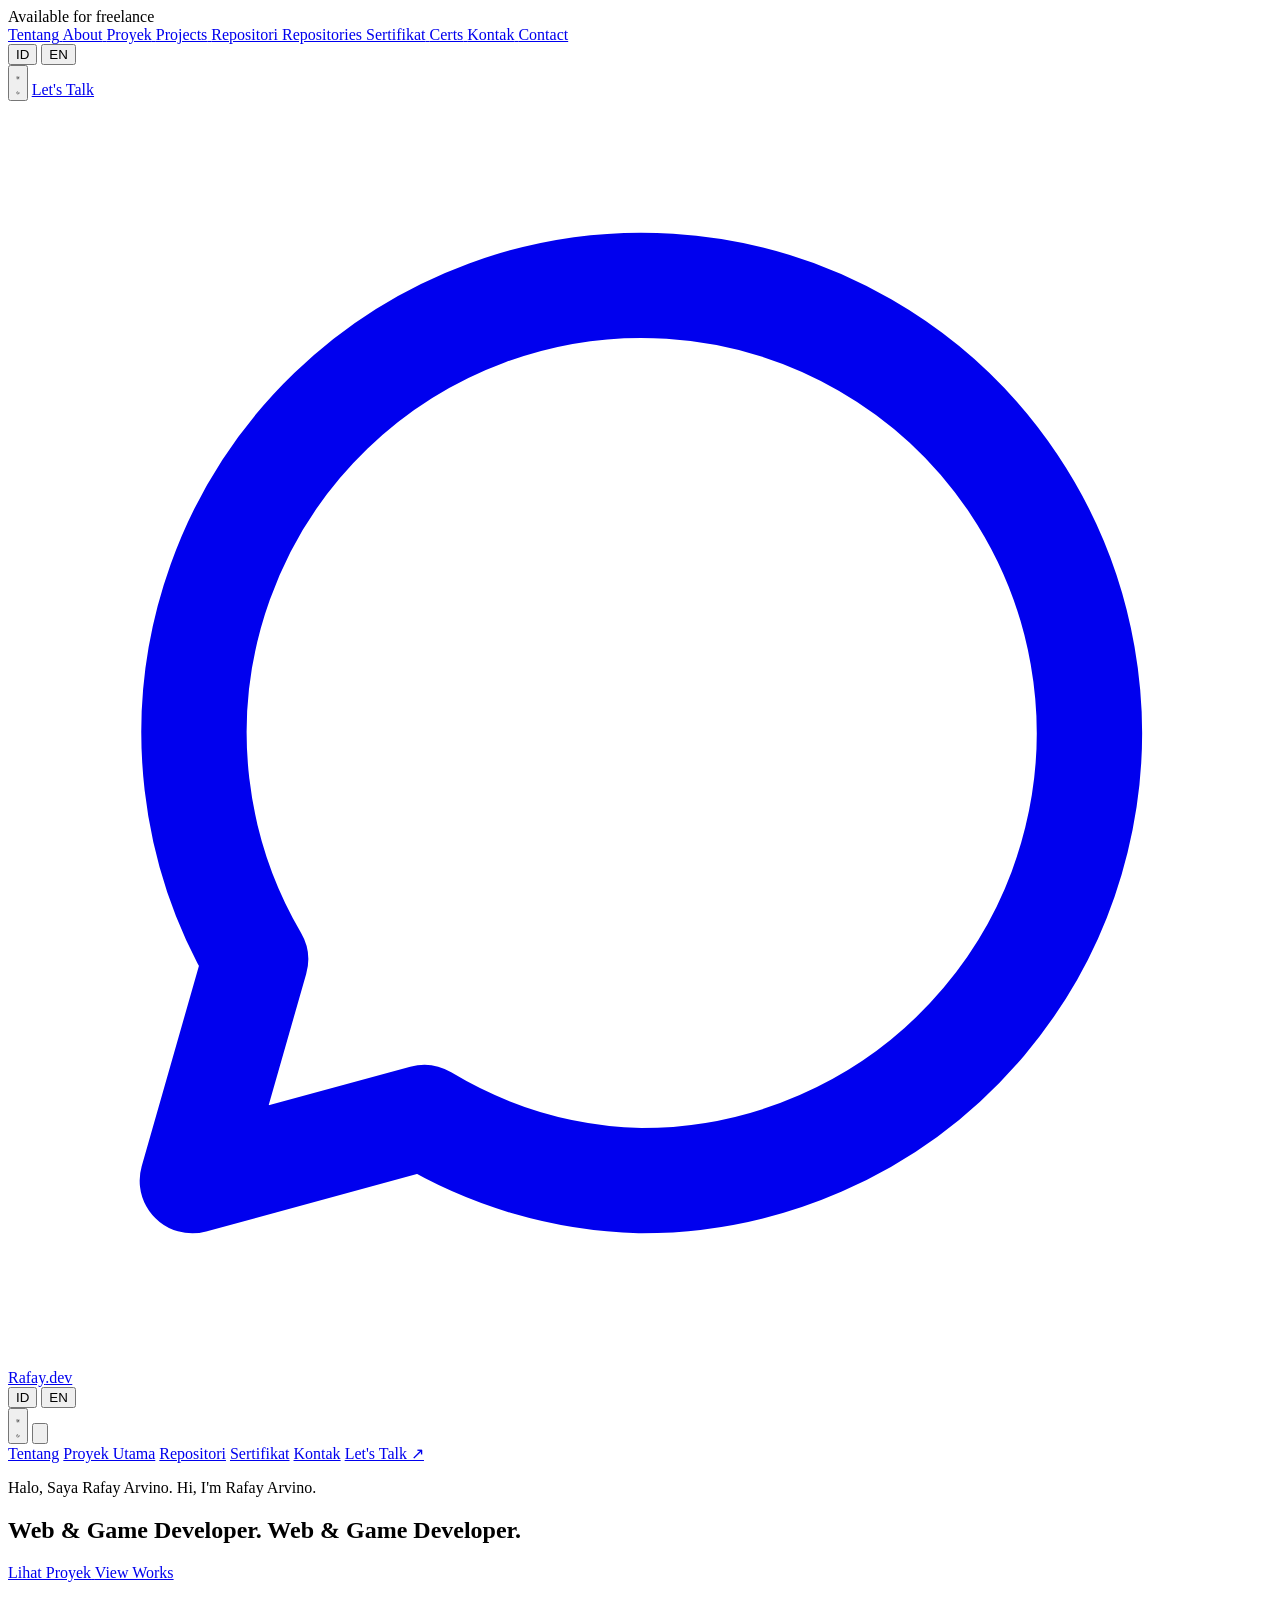
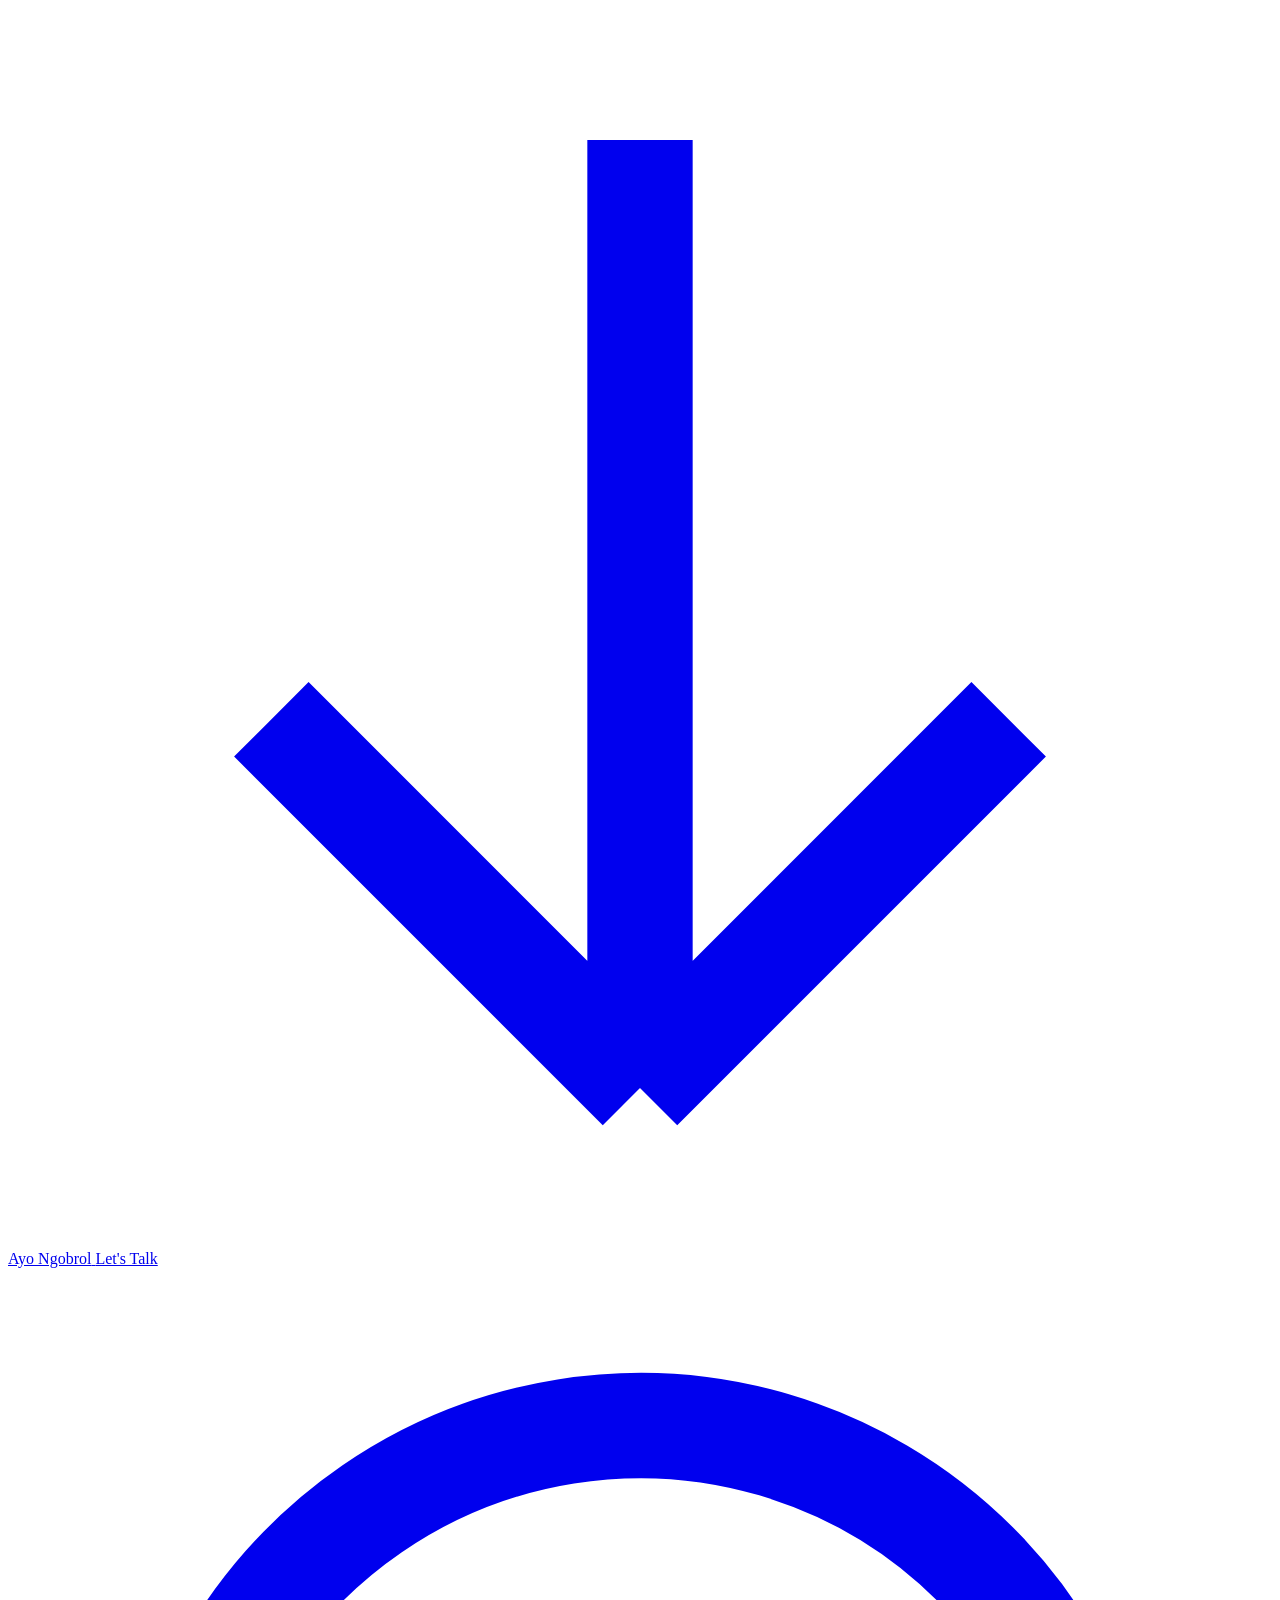
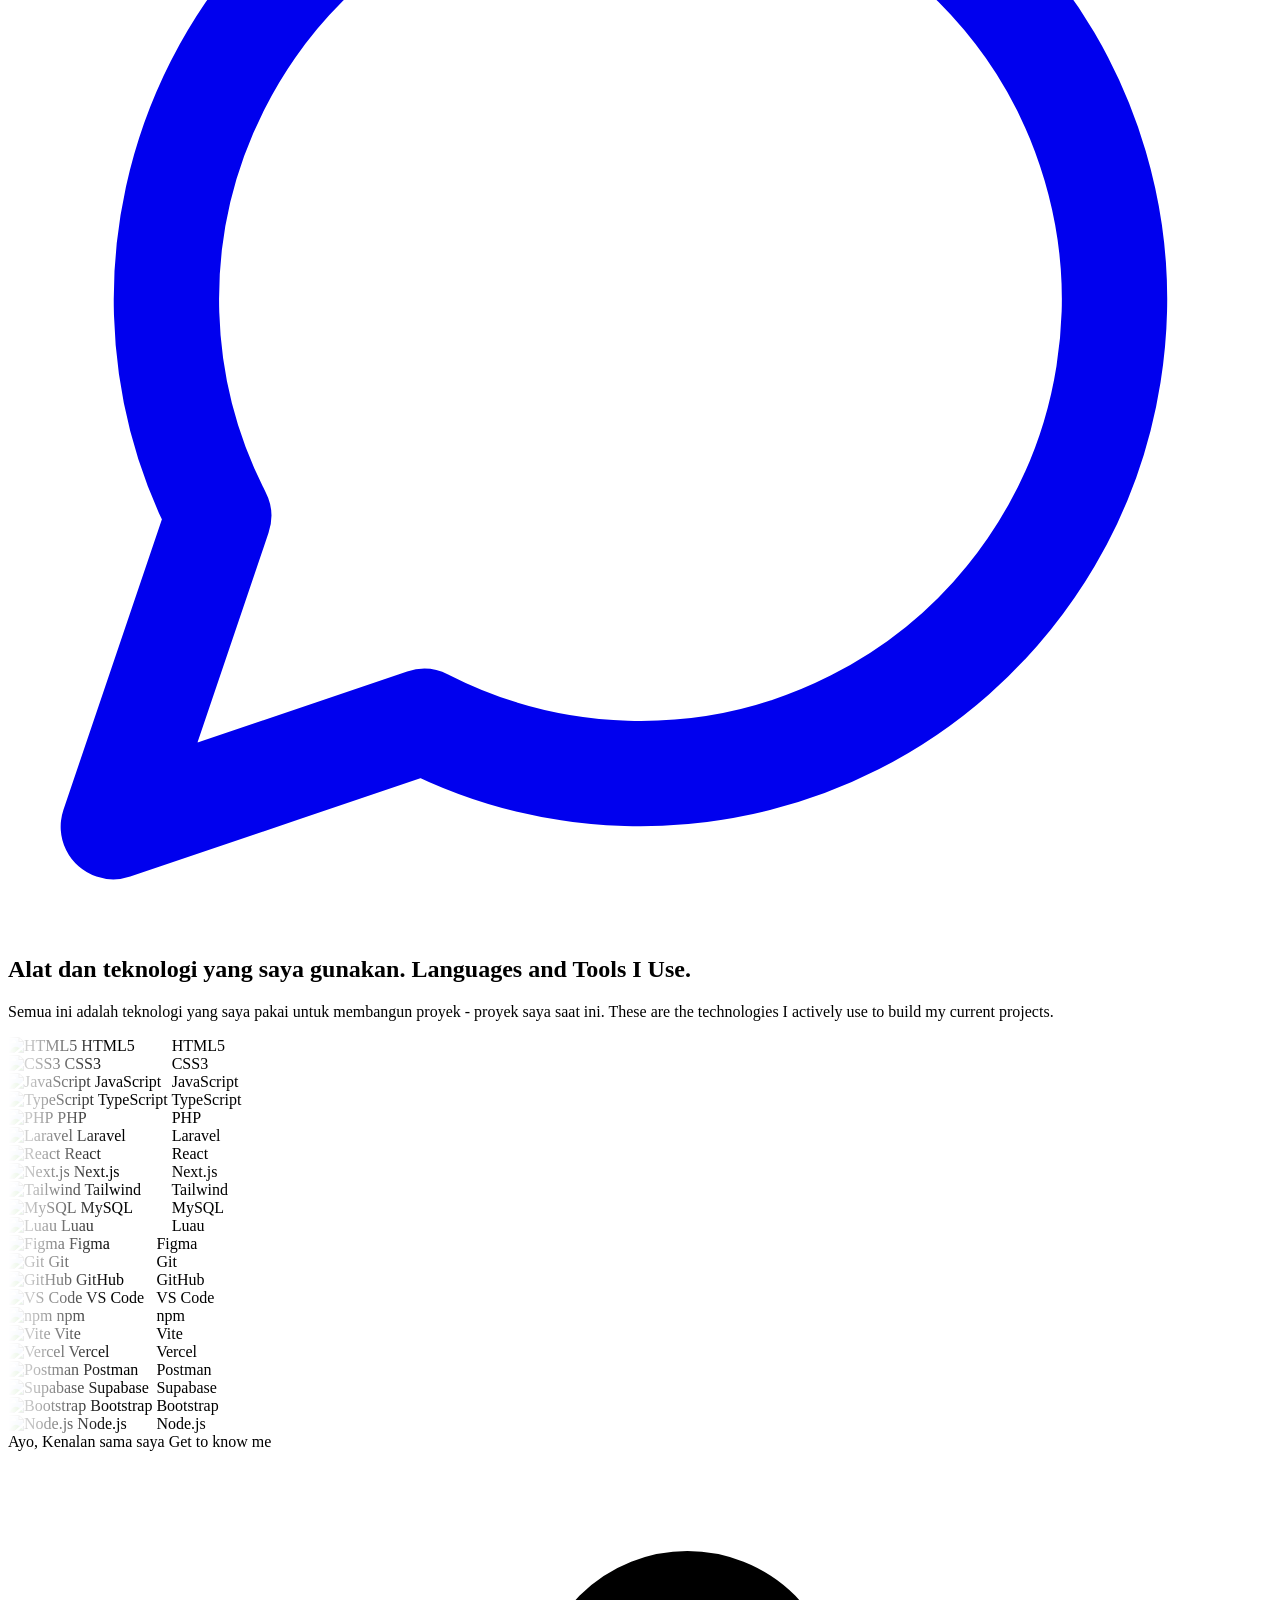
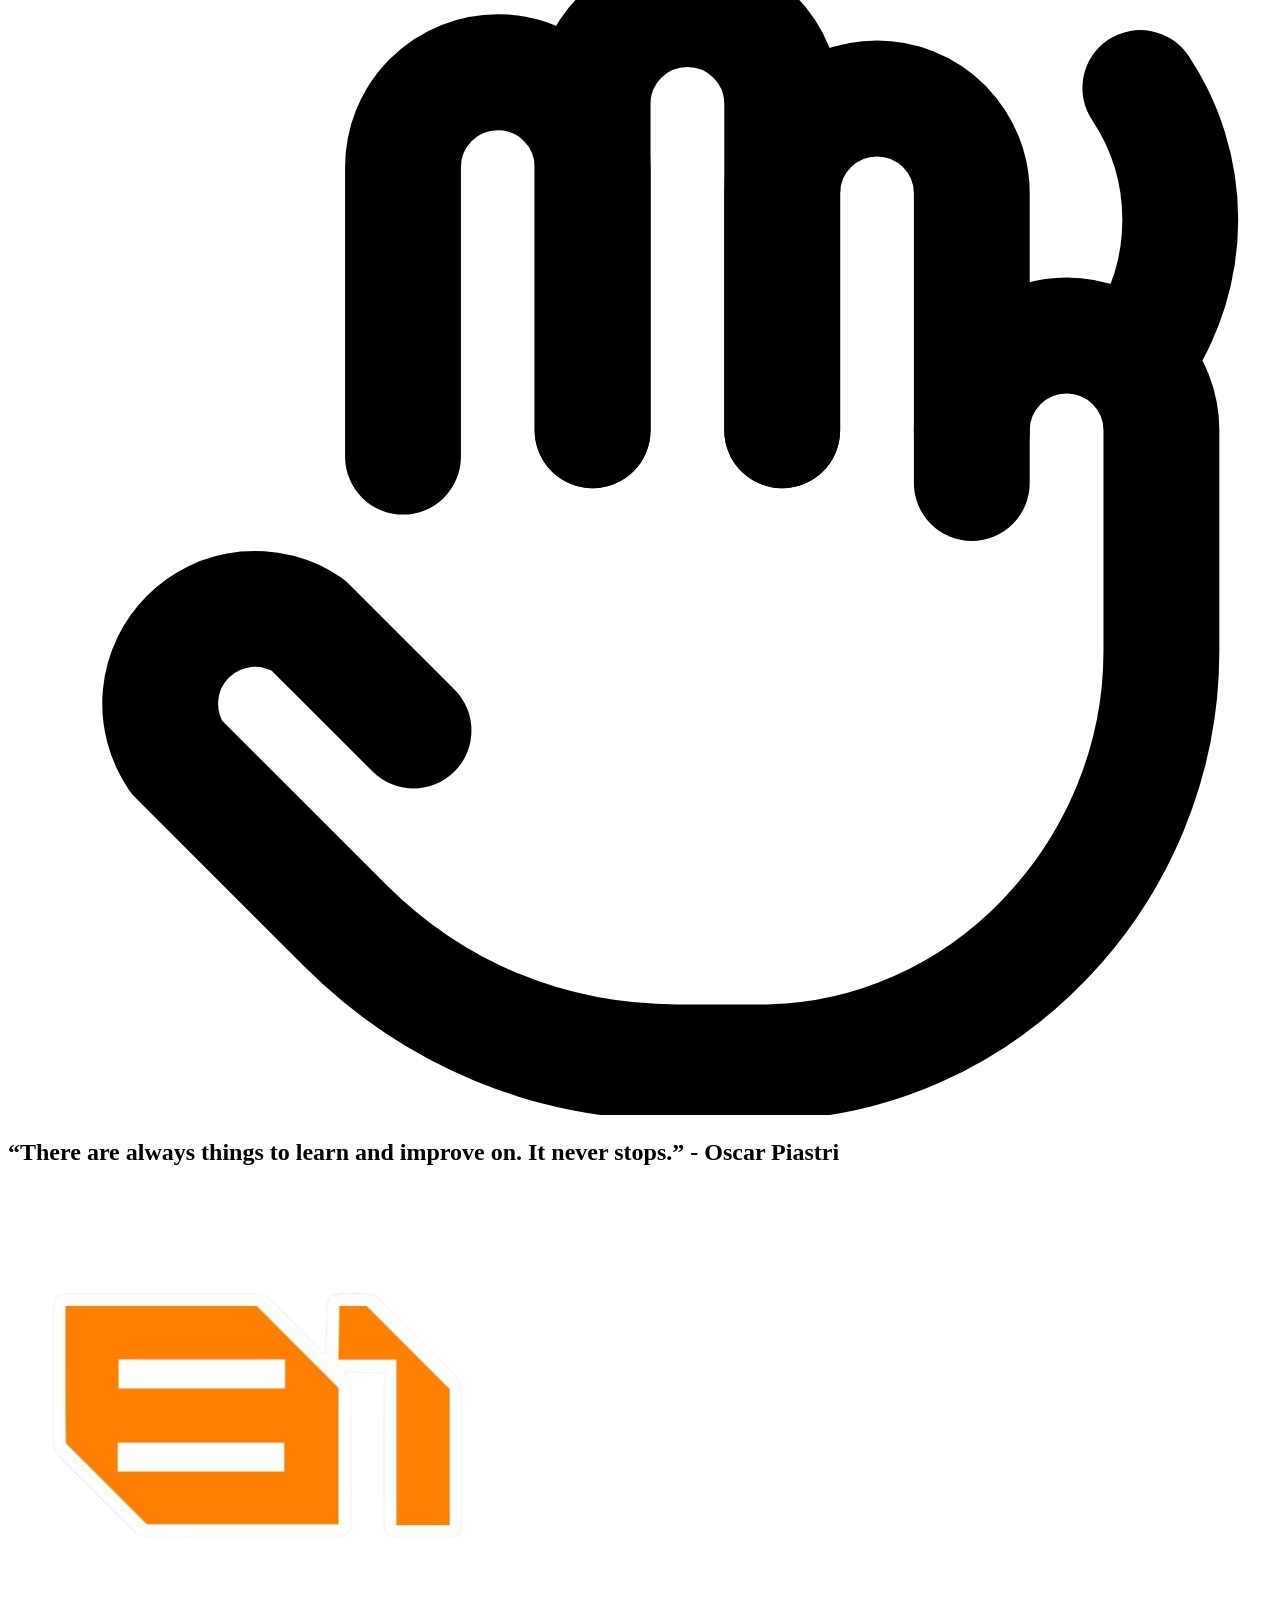
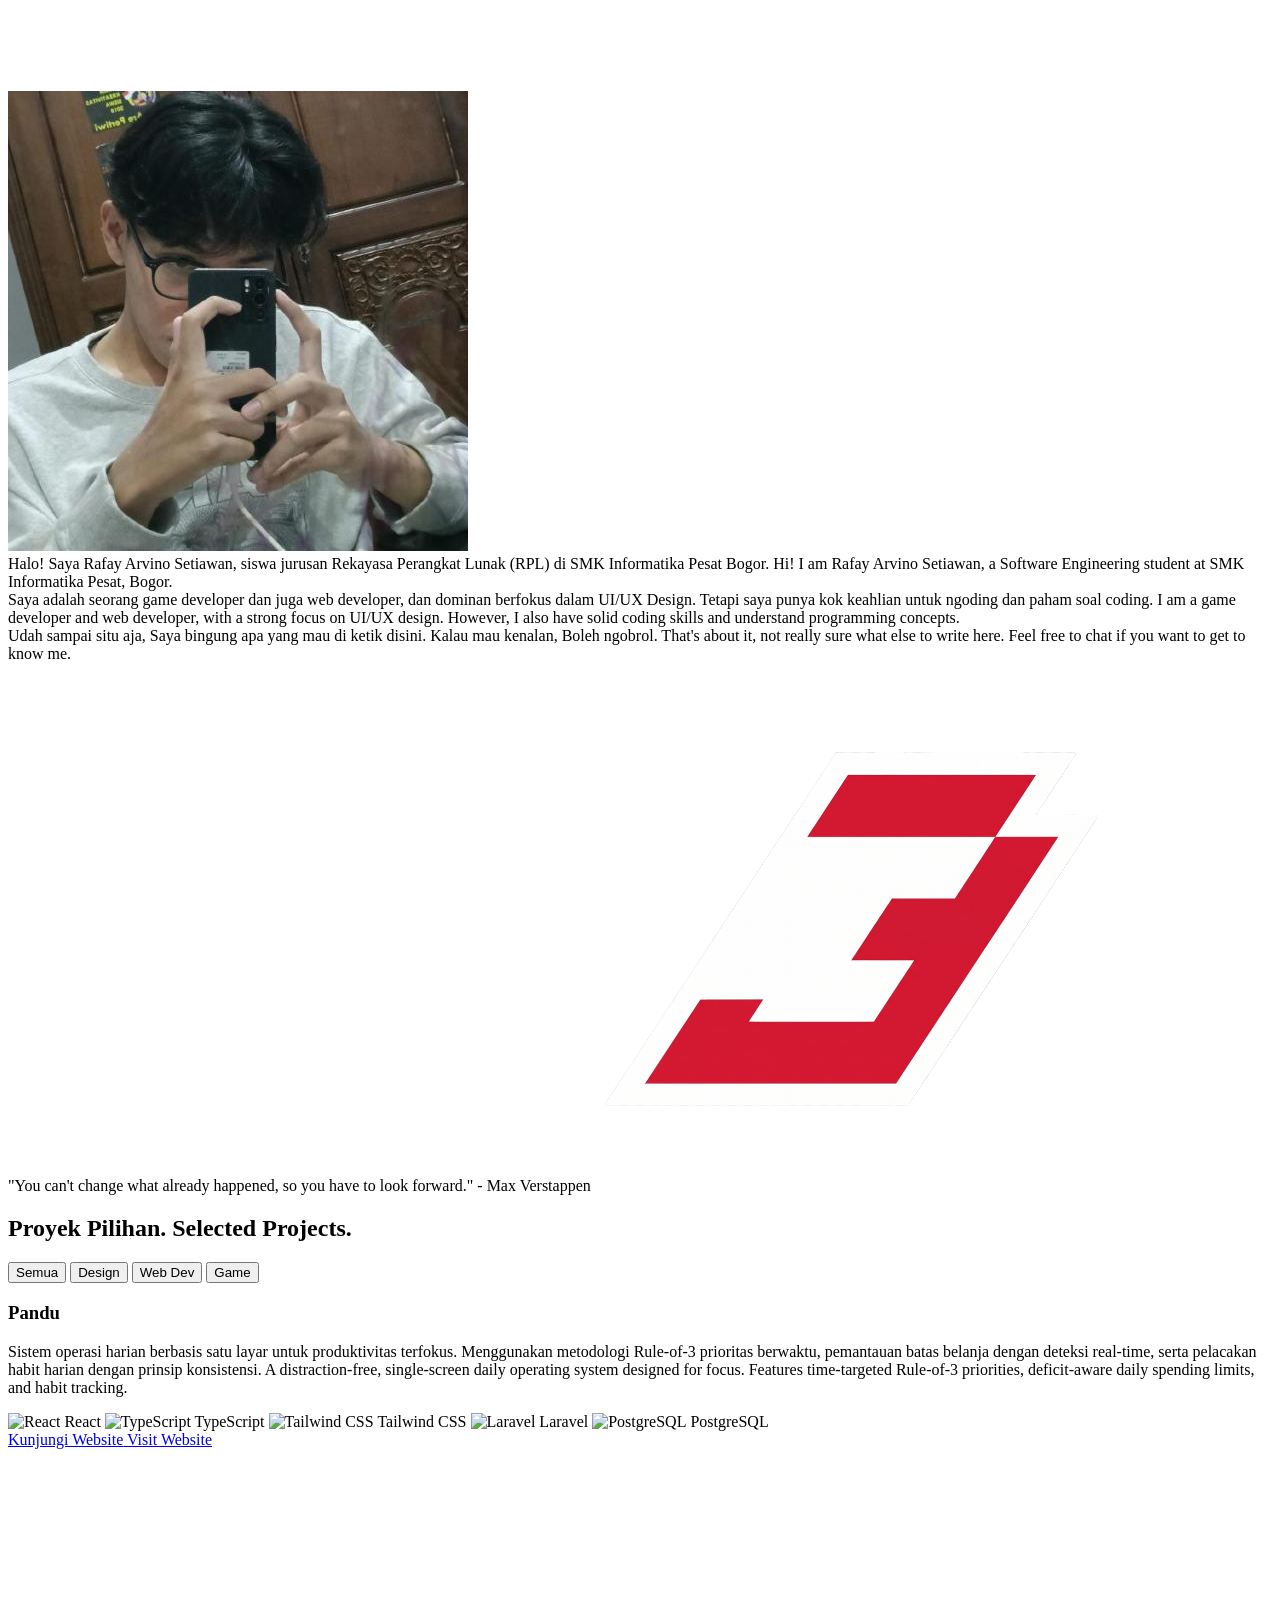
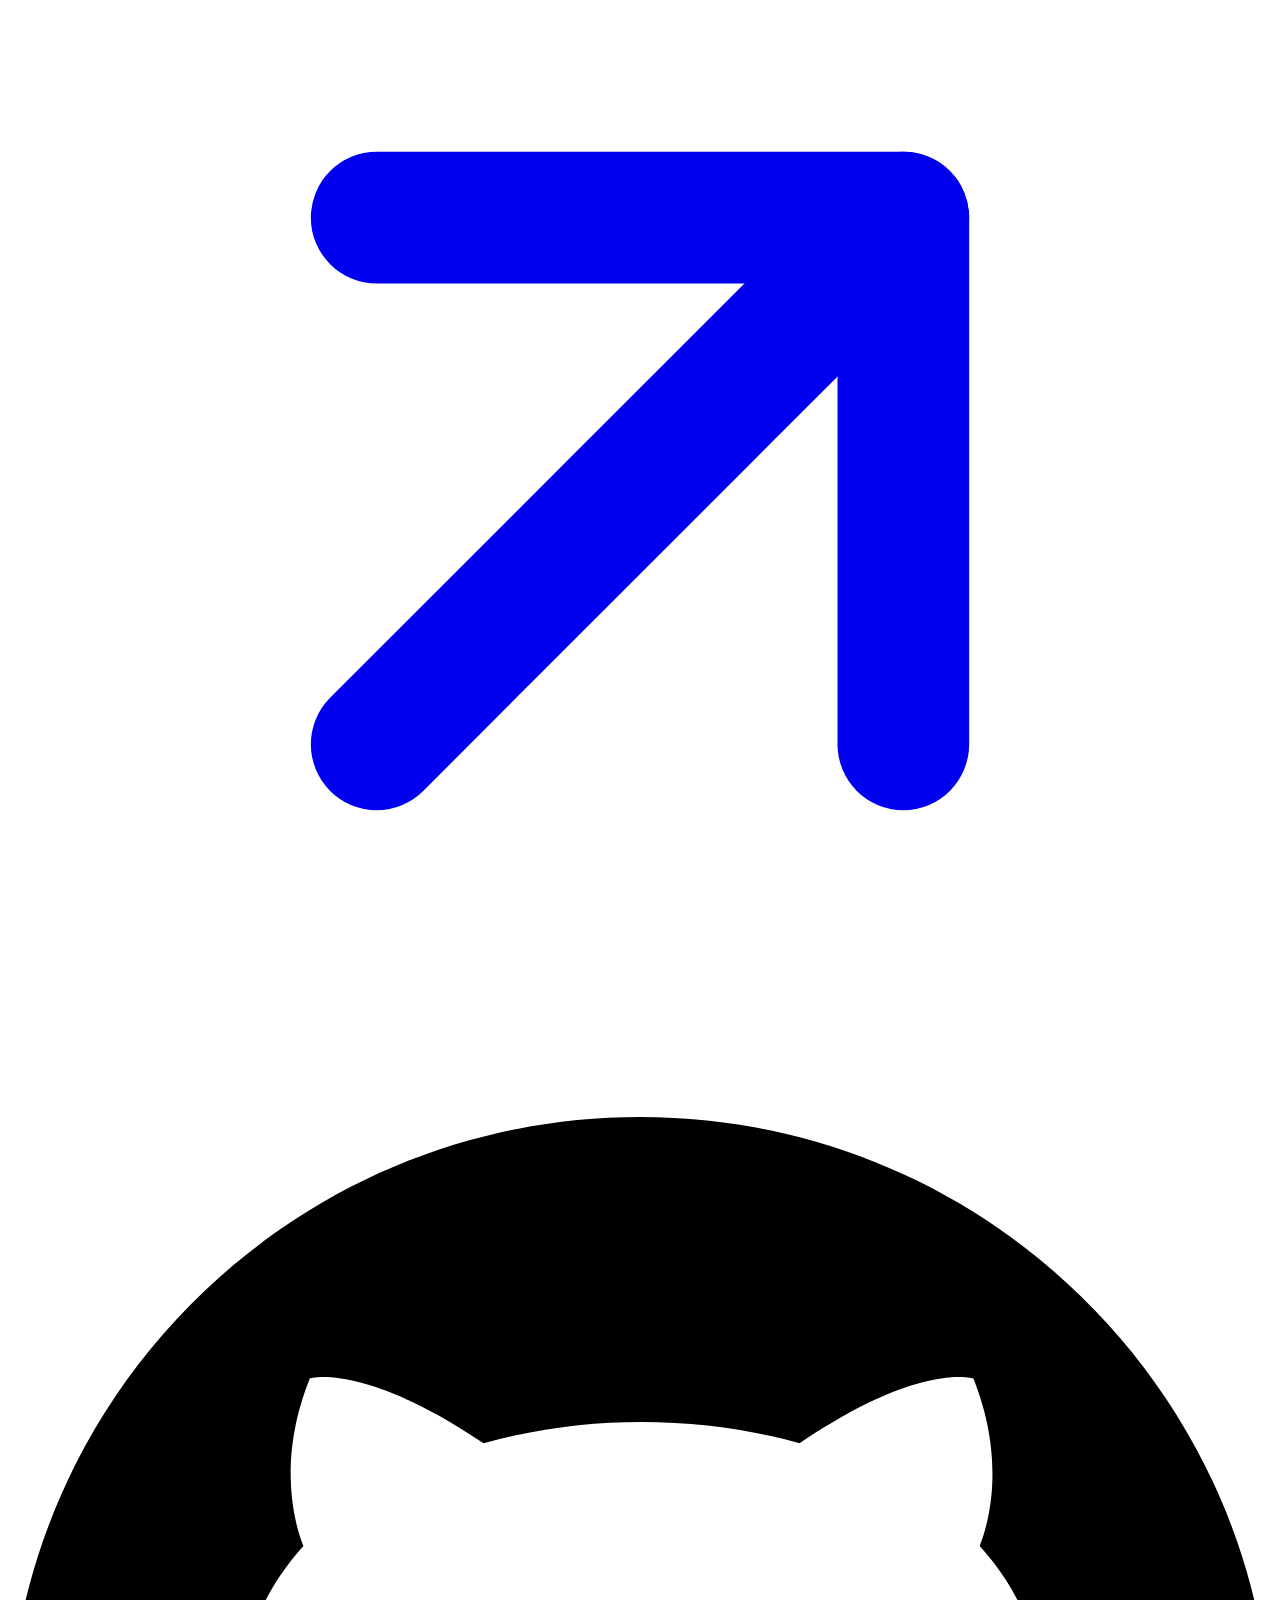
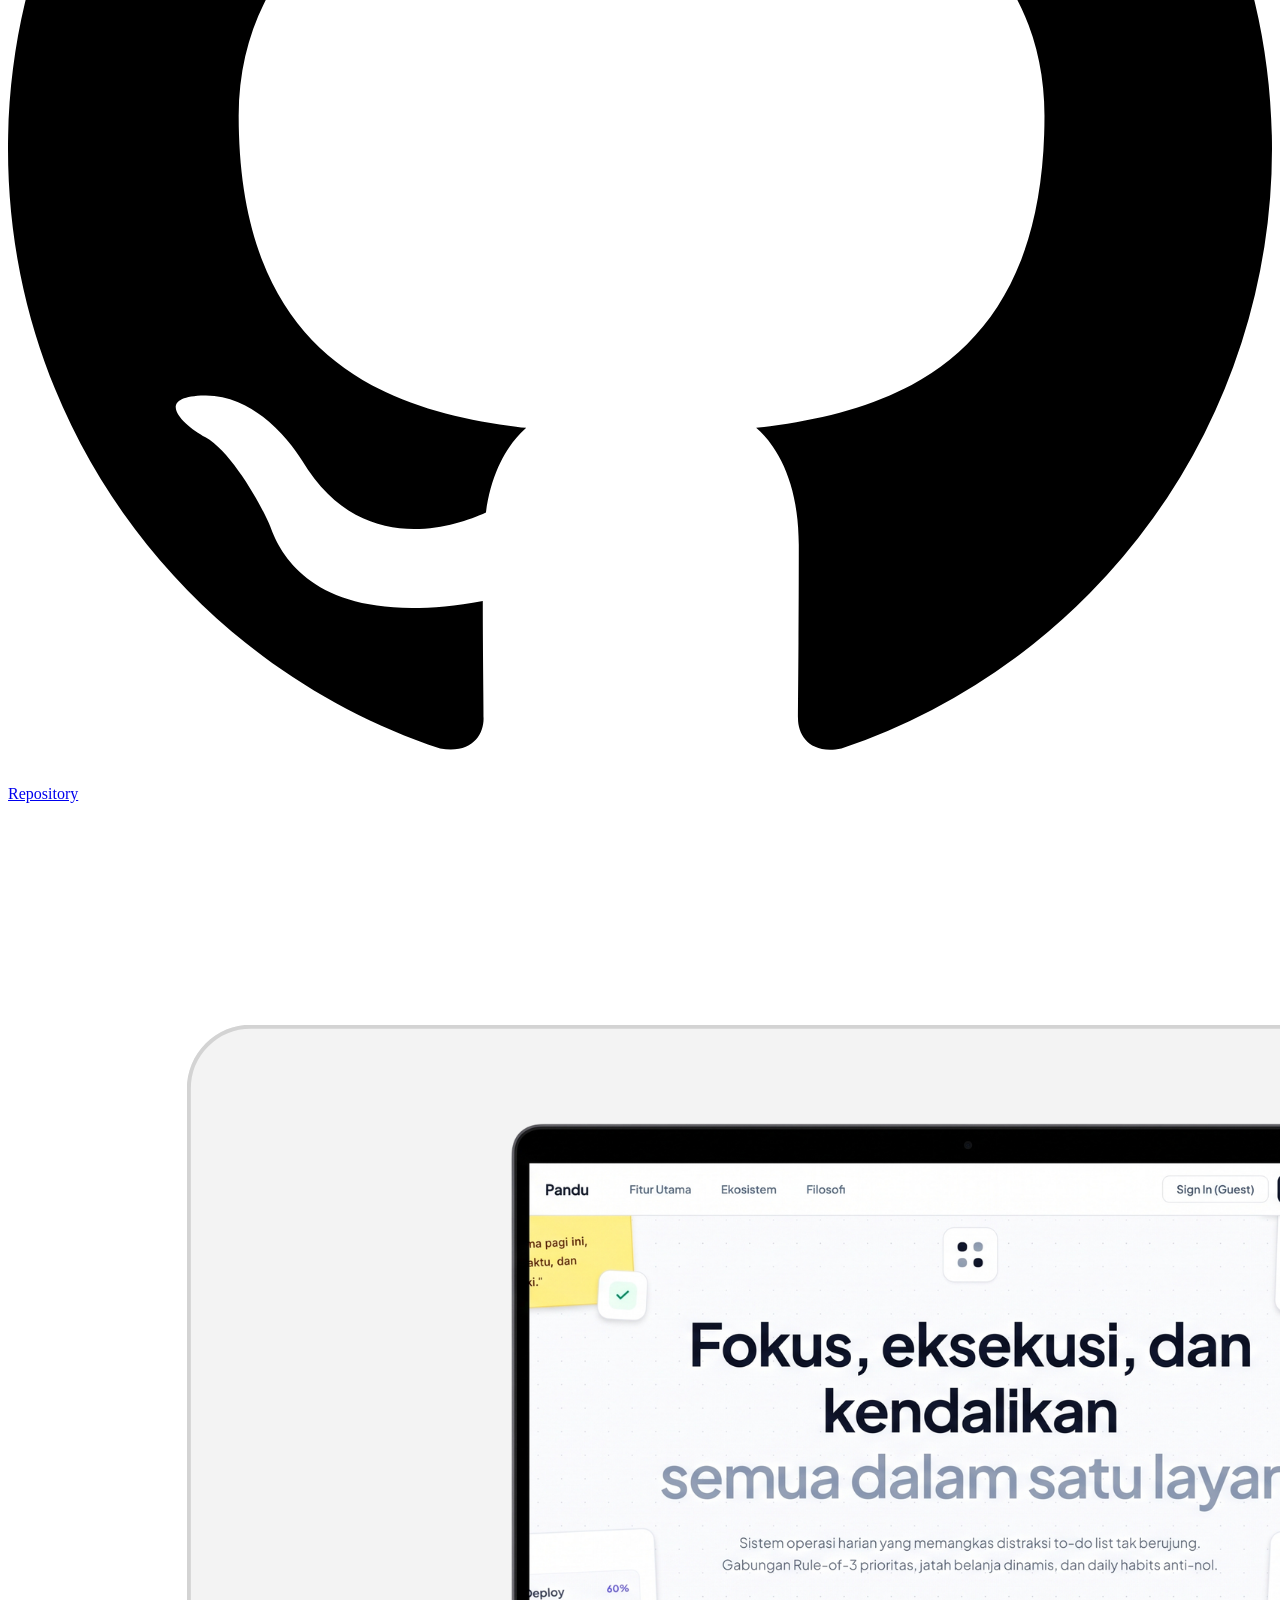
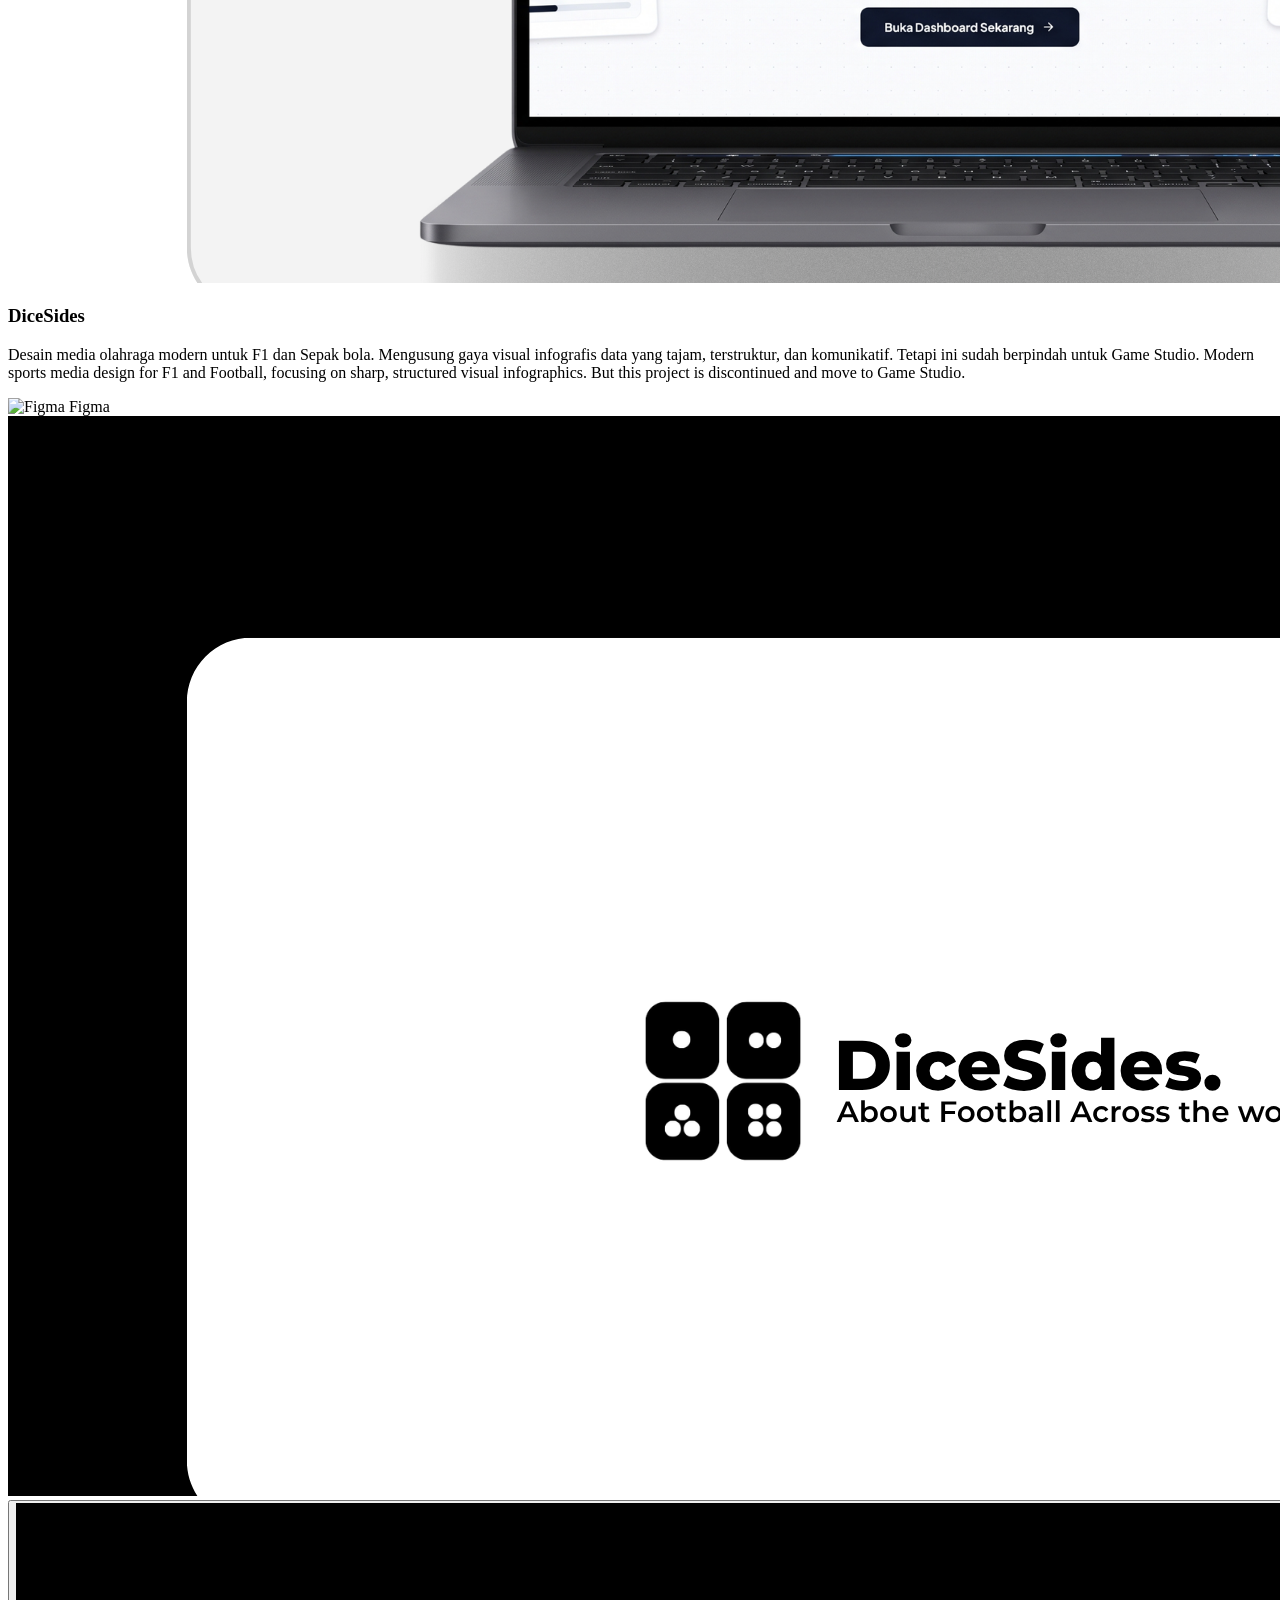
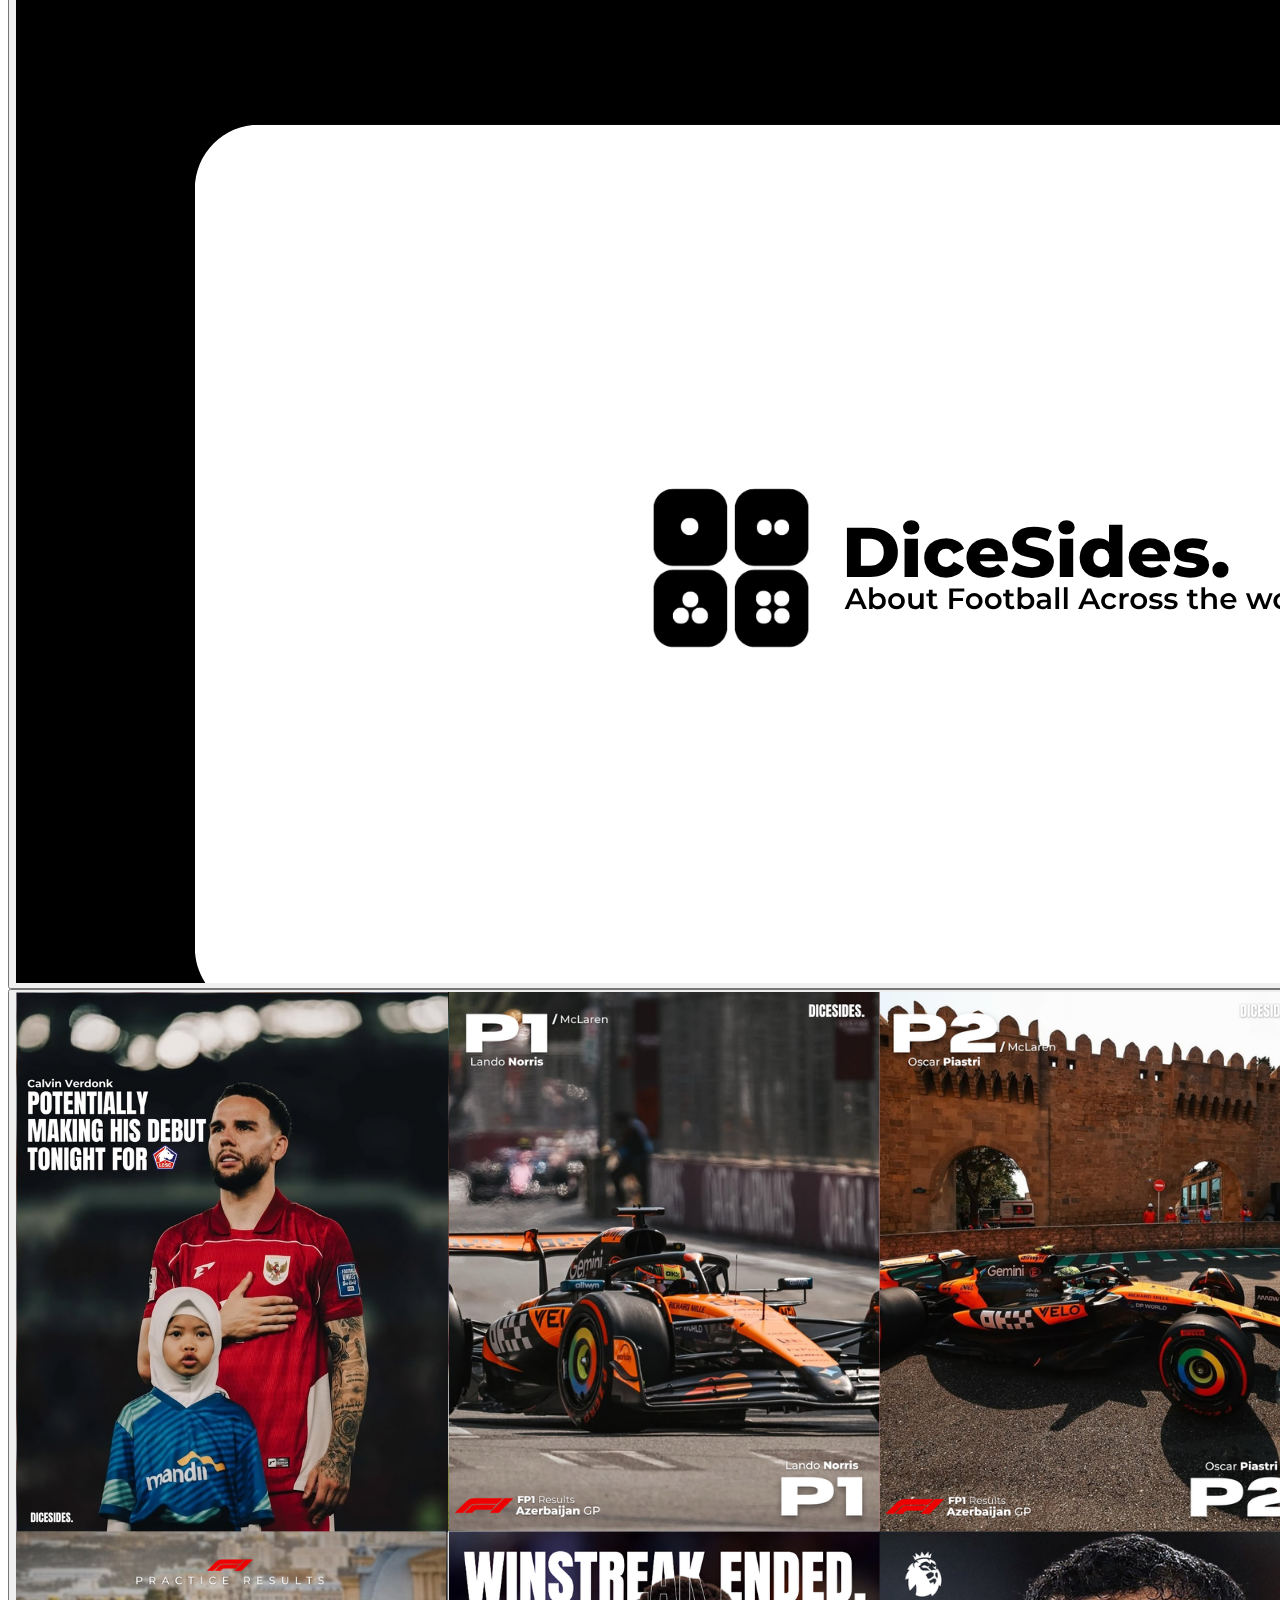
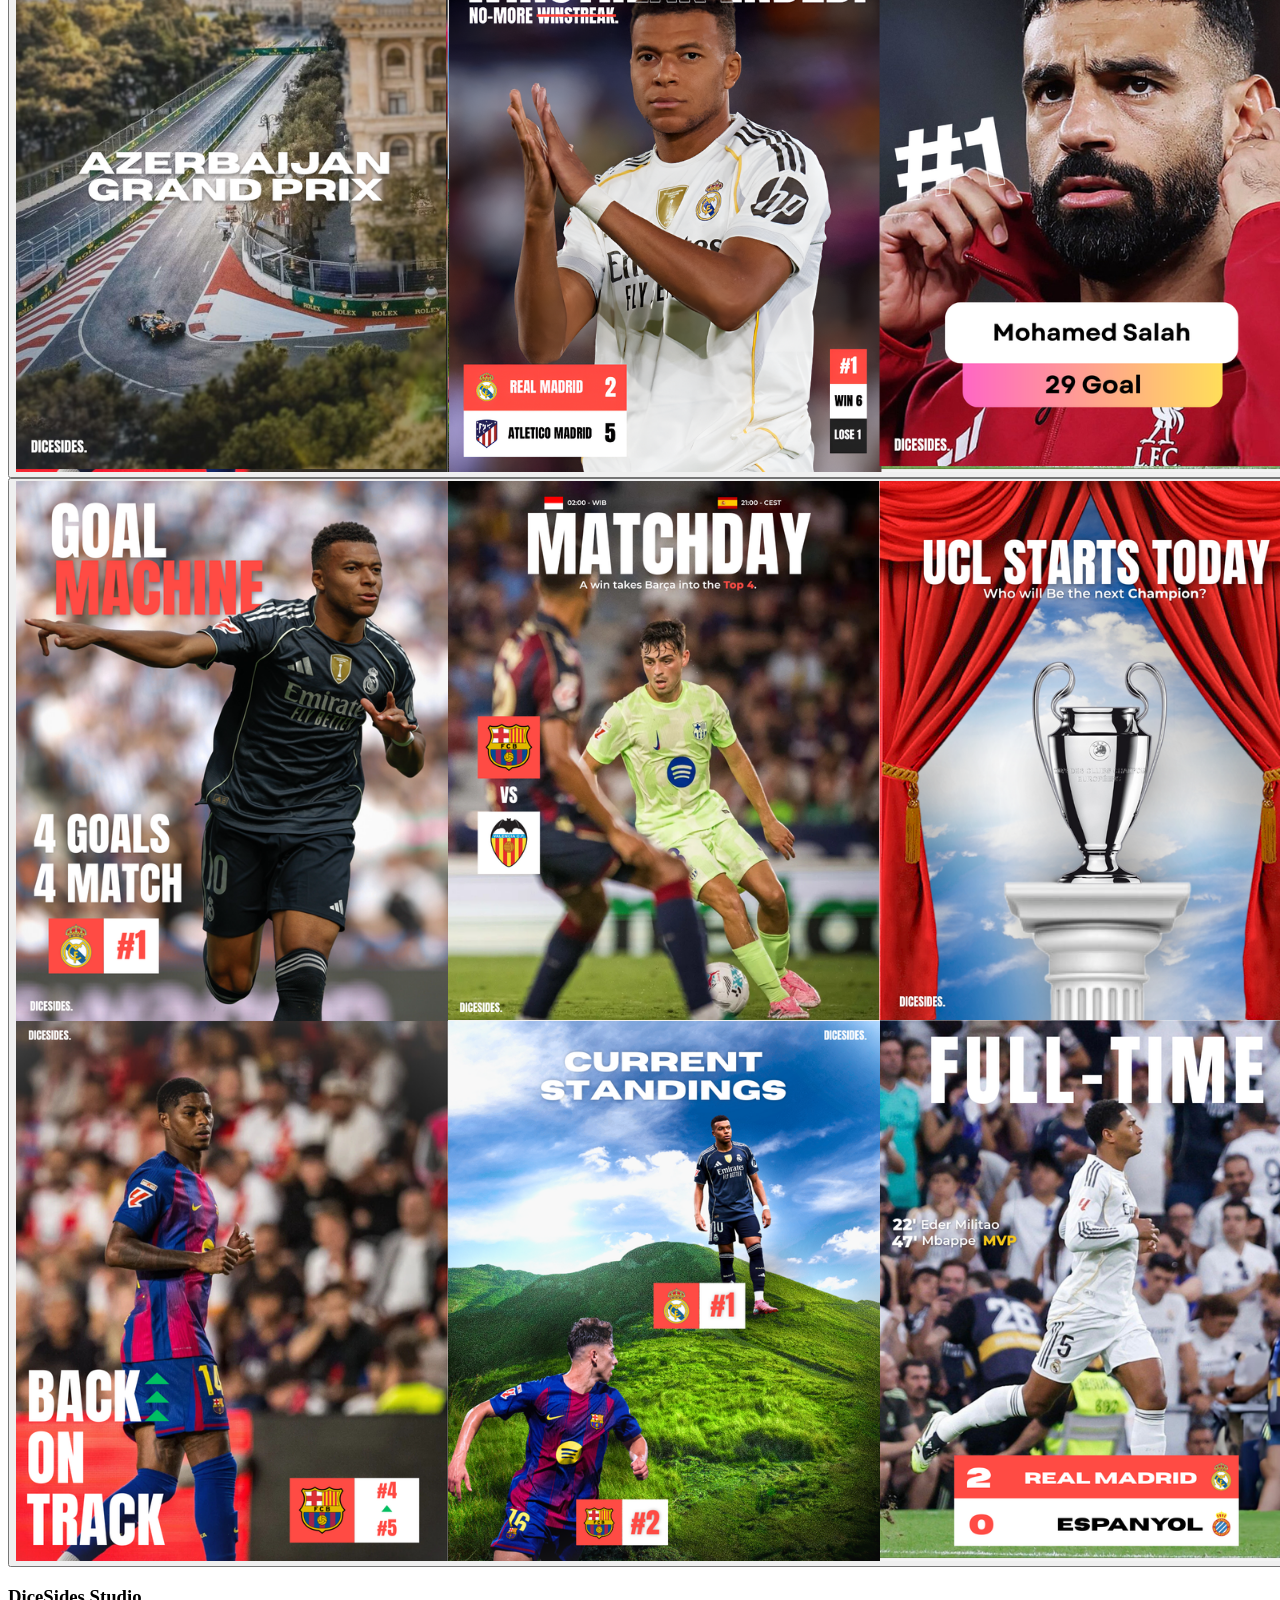
==== commit 45e76fca: "Refactor code structure for improved readability and maintainability" ====
--- a/index.html
+++ b/index.html
@@ -700,17 +700,108 @@
 
       <!-- PROJECTS LIST -->
       <div class="space-y-20" id="projectsContainer">
+
+      <!-- PROJECT: Pandu -->
+      <article class="project-featured-card flex flex-col md:flex-row gap-8 lg:gap-14 items-center pb-16 border-b border-zinc-200/80 dark:border-zinc-800/80" data-category="web" data-aos="fade-up">
         
-        <!-- PROJECT 1: DiceSides -->
+        <!-- Kiri: Detail Teks, Tech Stack & Action Links -->
+        <div class="w-full md:w-1/2 flex flex-col justify-center">
+          <div class="flex items-center gap-2 mb-2">
+            <!-- <span class="text-xs font-semibold uppercase tracking-wider text-zinc-500">Website</span> -->
+          </div>
+
+          <h3 class="text-2xl sm:text-3xl font-extrabold text-zinc-950 dark:text-white mb-3">Pandu</h3>
+          
+          
+          <p class="text-base leading-relaxed text-zinc-600 dark:text-zinc-400 mb-6">
+            <span data-lang="id">Sistem operasi harian berbasis satu layar untuk produktivitas terfokus. Menggunakan metodologi Rule-of-3 prioritas berwaktu, pemantauan batas belanja dengan deteksi real-time, serta pelacakan habit harian dengan prinsip konsistensi.</span>
+            <span data-lang="en" class="hidden">A distraction-free, single-screen daily operating system designed for focus. Features time-targeted Rule-of-3 priorities, deficit-aware daily spending limits, and habit tracking.</span>
+          </p>
+
+          <!-- Tech Stack Badges -->
+          <div class="flex flex-wrap gap-2 mb-6">
+            <span class="inline-flex items-center gap-1.5 px-3 py-1.5 rounded-xl border border-zinc-200 dark:border-zinc-800 bg-white dark:bg-zinc-900 text-xs font-semibold text-zinc-800 dark:text-zinc-200 shadow-xs">
+              <img src="https://skills.syvixor.com/api/icons?i=react" class="w-4 h-4 rounded" alt="React" />
+              <span>React</span>
+            </span>
+
+            <span class="inline-flex items-center gap-1.5 px-3 py-1.5 rounded-xl border border-zinc-200 dark:border-zinc-800 bg-white dark:bg-zinc-900 text-xs font-semibold text-zinc-800 dark:text-zinc-200 shadow-xs">
+              <img src="https://skills.syvixor.com/api/icons?i=ts" class="w-4 h-4 rounded" alt="TypeScript" />
+              <span>TypeScript</span>
+            </span>
+
+            <span class="inline-flex items-center gap-1.5 px-3 py-1.5 rounded-xl border border-zinc-200 dark:border-zinc-800 bg-white dark:bg-zinc-900 text-xs font-semibold text-zinc-800 dark:text-zinc-200 shadow-xs">
+              <img src="https://skills.syvixor.com/api/icons?i=tailwind" class="w-4 h-4 rounded" alt="Tailwind CSS" />
+              <span>Tailwind CSS</span>
+            </span>
+
+            <span class="inline-flex items-center gap-1.5 px-3 py-1.5 rounded-xl border border-zinc-200 dark:border-zinc-800 bg-white dark:bg-zinc-900 text-xs font-semibold text-zinc-800 dark:text-zinc-200 shadow-xs">
+              <img src="https://skills.syvixor.com/api/icons?i=laravel" class="w-4 h-4 rounded" alt="Laravel" />
+              <span>Laravel</span>
+            </span>
+
+            <span class="inline-flex items-center gap-1.5 px-3 py-1.5 rounded-xl border border-zinc-200 dark:border-zinc-800 bg-white dark:bg-zinc-900 text-xs font-semibold text-zinc-800 dark:text-zinc-200 shadow-xs">
+              <img src="https://skills.syvixor.com/api/icons?i=postgresql" class="w-4 h-4 rounded" alt="PostgreSQL" />
+              <span>PostgreSQL</span>
+            </span>
+          </div>
+
+          <!-- Tombol Kunjungi Website / Demo -->
+          <div class="flex items-center gap-3">
+            <a 
+              href="https://halopandu.vercel.app" 
+              target="_blank" 
+              rel="noopener noreferrer" 
+              class="inline-flex items-center gap-2 px-5 py-2.5 rounded-xl bg-zinc-950 dark:bg-white text-white dark:text-zinc-950 text-xs font-bold shadow-xs hover:opacity-90 active:scale-95 transition-all group"
+            >
+              <span data-lang="id">Kunjungi Website</span>
+              <span data-lang="en" class="hidden">Visit Website</span>
+              <svg xmlns="http://www.w3.org/2000/svg" class="w-3.5 h-3.5 group-hover:translate-x-0.5 group-hover:-translate-y-0.5 transition-transform" viewBox="0 0 24 24" fill="none" stroke="currentColor" stroke-width="2.5" stroke-linecap="round" stroke-linejoin="round">
+                <line x1="7" y1="17" x2="17" y2="7"></line>
+                <polyline points="7 7 17 7 17 17"></polyline>
+              </svg>
+            </a>
+
+            <a 
+              href="https://github.com/Vinnrafay/Pandu" 
+              target="_blank" 
+              rel="noopener noreferrer" 
+              class="inline-flex items-center gap-2 px-4 py-2.5 rounded-xl border border-zinc-200 dark:border-zinc-800 bg-white dark:bg-zinc-900 text-zinc-700 dark:text-zinc-300 text-xs font-semibold hover:bg-zinc-50 dark:hover:bg-zinc-800/80 active:scale-95 transition-all"
+            >
+              <svg class="w-3.5 h-3.5 fill-current" viewBox="0 0 24 24">
+                <path d="M12 0C5.37 0 0 5.37 0 12c0 5.31 3.435 9.795 8.205 11.385.6.105.825-.255.825-.57 0-.285-.015-1.23-.015-2.235-3.015.555-3.795-.735-4.035-1.41-.135-.345-.72-1.41-1.23-1.695-.42-.225-1.02-.78-.015-.795.945-.015 1.62.87 1.845 1.23 1.08 1.815 2.805 1.305 3.495.99.105-.78.42-1.305.765-1.605-2.67-.3-5.46-1.335-5.46-5.925 0-1.305.465-2.385 1.23-3.225-.12-.3-.54-1.53.12-3.18 0 0 1.005-.315 3.3 1.23.96-.27 1.98-.405 3-.405s2.04.135 3 .405c2.295-1.56 3.3-1.23 3.3-1.23.66 1.65.24 2.88.12 3.18.765.84 1.23 1.905 1.23 3.225 0 4.605-2.805 5.625-5.475 5.925.435.375.81 1.095.81 2.22 0 1.605-.015 2.895-.015 3.3 0 .315.225.69.825.57A12.02 12.02 0 0024 12c0-6.63-5.37-12-12-12z"/>
+              </svg>
+              <span>Repository</span>
+            </a>
+          </div>
+        </div>
+
+        <!-- Kanan: Showcase Preview Image -->
+        <div class="w-full md:w-1/2 flex flex-col gap-3.5">
+          <div class="relative w-full aspect-[16/10] rounded-2xl overflow-hidden border border-zinc-200/90 dark:border-zinc-800 bg-zinc-100 dark:bg-zinc-950 shadow-sm cursor-pointer group flex items-center justify-center transition-all" onclick="openCurrentProjectImage('PanduMainImg')">
+            <img 
+              id="PanduMainImg" 
+              src="assets/Banner (7).png" 
+              data-caption="Pandu" 
+              alt="Pandu Dashboard Preview" 
+              class="w-full h-full object-cover select-none group-hover:scale-[1.02] transition-all duration-300" 
+              onerror="this.src='https://placehold.co/800x500/18181b/ffffff?text=Pandu+Dashboard+Preview'" 
+            />
+          </div>
+        </div>
+
+      </article>
+        
+        <!-- PROJECT 2: DiceSides -->
         <article class="project-featured-card flex flex-col md:flex-row gap-8 lg:gap-14 items-center pb-16 border-b border-zinc-200/80 dark:border-zinc-800/80" data-category="ui" data-aos="fade-up">
           
           <!-- Kiri: Detail Teks & Badges Asli -->
           <div class="w-full md:w-1/2 flex flex-col justify-center">
-            <span class="text-xs font-semibold uppercase tracking-wider text-zinc-500 mb-2">Sports Media</span>
+            <!-- <span class="text-xs font-semibold uppercase tracking-wider text-zinc-500 mb-2">Sports Media</span> -->
             <h3 class="text-2xl sm:text-3xl font-extrabold text-zinc-950 dark:text-white mb-3">DiceSides</h3>
             <p class="text-base leading-relaxed text-zinc-600 dark:text-zinc-400 mb-6">
               <span data-lang="id">Desain media olahraga modern untuk F1 dan Sepak bola. Mengusung gaya visual infografis data yang tajam, terstruktur, dan komunikatif. Tetapi ini sudah berpindah untuk Game Studio.</span>
-              <span data-lang="en" class="hidden">Modern sports media design for F1 and Football, focusing on sharp, structured visual infographics.</span>
+              <span data-lang="en" class="hidden">Modern sports media design for F1 and Football, focusing on sharp, structured visual infographics. But this project is discontinued and move to Game Studio.</span>
             </p>
             <div class="flex flex-wrap gap-2">
               <span class="inline-flex items-center gap-1.5 px-3 py-1.5 rounded-xl border border-zinc-200 dark:border-zinc-800 bg-white dark:bg-zinc-900 text-xs font-semibold text-zinc-800 dark:text-zinc-200 shadow-xs">
@@ -726,7 +817,7 @@
               <img 
                 id="dicesidesMainImg" 
                 src="assets/Banner (3).png" 
-                data-caption="DiceSides · Cover Mockup Showcase" 
+                data-caption="DiceSides Main Logo" 
                 alt="DiceSides Preview" 
                 class="w-full h-full object-cover select-none group-hover:scale-[1.02] transition-all duration-300" 
                 onerror="this.src='https://placehold.co/800x500/18181b/ffffff?text=DiceSides+Preview'" 
@@ -735,13 +826,13 @@
 
             <!-- Thumbnail Sub-Foto -->
             <div class="flex items-center gap-2.5">
-              <button type="button" onclick="swapProjectImage('dicesidesMainImg', 'assets/Banner (3).png', 'DiceSides · Cover Mockup', this, 'cover')" class="thumb-btn w-16 h-11 sm:w-20 sm:h-12 rounded-xl overflow-hidden border-2 border-zinc-950 dark:border-white shrink-0 transition-all active:scale-95 shadow-xs">
+              <button type="button" onclick="swapProjectImage('dicesidesMainImg', 'assets/Banner (3).png', 'DiceSides Logo', this, 'cover')" class="thumb-btn w-16 h-11 sm:w-20 sm:h-12 rounded-xl overflow-hidden border-2 border-zinc-950 dark:border-white shrink-0 transition-all active:scale-95 shadow-xs">
                 <img src="assets/Banner (3).png" alt="Cover" class="w-full h-full object-cover" />
               </button>
-              <button type="button" onclick="swapProjectImage('dicesidesMainImg', 'assets/Banner (4).png', 'DiceSides · Layout Infografis', this, 'contain')" class="thumb-btn w-16 h-11 sm:w-20 sm:h-12 rounded-xl overflow-hidden border border-zinc-200 dark:border-zinc-800 opacity-40 hover:opacity-90 shrink-0 transition-all active:scale-95">
+              <button type="button" onclick="swapProjectImage('dicesidesMainImg', 'assets/Banner (4).png', 'DiceSides Design', this, 'contain')" class="thumb-btn w-16 h-11 sm:w-20 sm:h-12 rounded-xl overflow-hidden border border-zinc-200 dark:border-zinc-800 opacity-40 hover:opacity-90 shrink-0 transition-all active:scale-95">
                 <img src="assets/Banner (4).png" alt="Detail 2" class="w-full h-full object-cover" onerror="this.src='assets/dicesides.png'" />
               </button>
-              <button type="button" onclick="swapProjectImage('dicesidesMainImg', 'assets/Banner (6).png', 'DiceSides · Tipografi Card', this, 'contain')" class="thumb-btn w-16 h-11 sm:w-20 sm:h-12 rounded-xl overflow-hidden border border-zinc-200 dark:border-zinc-800 opacity-40 hover:opacity-90 shrink-0 transition-all active:scale-95">
+              <button type="button" onclick="swapProjectImage('dicesidesMainImg', 'assets/Banner (6).png', 'DiceSides Design', this, 'contain')" class="thumb-btn w-16 h-11 sm:w-20 sm:h-12 rounded-xl overflow-hidden border border-zinc-200 dark:border-zinc-800 opacity-40 hover:opacity-90 shrink-0 transition-all active:scale-95">
                 <img src="assets/Banner (6).png" alt="Detail 3" class="w-full h-full object-cover" onerror="this.src='assets/dicesides.png'" />
               </button>
             </div>
@@ -749,200 +840,247 @@
 
         </article>
 
-        <!-- PROJECT 3: DiceSides Studio -->
-        <article class="project-featured-card flex flex-col md:flex-row gap-8 lg:gap-14 items-center" data-category="game" data-aos="fade-up">
-          
-          <!-- Kiri: Detail Teks & Badges Asli -->
-          <div class="w-full md:w-1/2 flex flex-col justify-center">
-            <span class="text-xs font-semibold uppercase tracking-wider text-zinc-500 mb-2">Game Studio</span>
-            <h3 class="text-2xl sm:text-3xl font-extrabold text-zinc-950 dark:text-white mb-3">DiceSides Studio</h3>
-            <p class="text-base leading-relaxed text-zinc-600 dark:text-zinc-400 mb-6">
-              <span data-lang="id">Game Studio di platform Roblox. Telah merilis proyek seperti OPTION dan sedang mengembangkan berbagai eksperimen gameplay baru.</span>
-              <span data-lang="en" class="hidden">Game Studio on Roblox, having released OPTION with more interactive experiments in development.</span>
-            </p>
-            <div class="flex flex-wrap gap-2">
-              <span class="inline-flex items-center gap-1.5 px-3 py-1.5 rounded-xl border border-zinc-200 dark:border-zinc-800 bg-white dark:bg-zinc-900 text-xs font-semibold text-zinc-800 dark:text-zinc-200 shadow-xs">
-                <img src="https://skills.syvixor.com/api/icons?i=lua" class="w-4 h-4 rounded" alt="Luau" />
-                <span>Luau</span>
-              </span>
-            </div>
-          </div>
-
-          <!-- Kanan: Showcase Preview -->
-          <div class="w-full md:w-1/2 flex flex-col gap-3.5">
-            <div class="relative w-full aspect-[16/10] rounded-3xl overflow-hidden border border-zinc-200/90 dark:border-zinc-800 bg-zinc-100 dark:bg-zinc-950 shadow-sm cursor-pointer group flex items-center justify-center transition-all" onclick="openCurrentProjectImage('studioMainImg')">
-              <img 
-                id="studioMainImg" 
-                src="assets/Banner (1).png" 
-                data-caption="DiceSides Studio · Cover Showcase" 
-                alt="DiceSides Studio Preview" 
-                class="w-full h-full object-cover select-none group-hover:scale-[1.02] transition-all duration-300" 
-                onerror="this.src='https://placehold.co/800x500/18181b/ffffff?text=DiceSides+Studio+Preview'" 
-              />
-            </div>
-
-            <div class="flex items-center gap-2.5">
-              <button type="button" onclick="swapProjectImage('studioMainImg', 'assets/Banner (1).png', 'DiceSides Studio · Cover Mockup', this, 'cover')" class="thumb-btn w-16 h-11 sm:w-20 sm:h-12 rounded-xl overflow-hidden border-2 border-zinc-950 dark:border-white shrink-0 transition-all active:scale-95 shadow-xs">
-                <img src="assets/Banner (1).png" alt="Cover" class="w-full h-full object-cover" />
-              </button>
-              <button type="button" onclick="swapProjectImage('studioMainImg', 'assets/Banner (2).png', 'Avery\'s Home Screenshot', this, 'contain')" class="thumb-btn w-16 h-11 sm:w-20 sm:h-12 rounded-xl overflow-hidden border border-zinc-200 dark:border-zinc-800 opacity-40 hover:opacity-90 shrink-0 transition-all active:scale-95">
-                <img src="assets/Banner (2).png" alt="Detail 2" class="w-full h-full object-cover" onerror="this.src='assets/DiceSidesStudio.png'" />
-              </button>
-              <button type="button" onclick="swapProjectImage('studioMainImg', 'assets/Thumbnail.png', 'OPTION Gameplay Snapshot', this, 'contain')" class="thumb-btn w-16 h-11 sm:w-20 sm:h-12 rounded-xl overflow-hidden border border-zinc-200 dark:border-zinc-800 opacity-40 hover:opacity-90 shrink-0 transition-all active:scale-95">
-                <img src="assets/Thumbnail.png" alt="Detail 3" class="w-full h-full object-cover" onerror="this.src='assets/DiceSidesStudio.png'" />
-              </button>
-              <button type="button" onclick="swapProjectImage('studioMainImg', 'assets/NewGameThumbnail2.png', 'New Game Thumbnail 2', this, 'contain')" class="thumb-btn w-16 h-11 sm:w-20 sm:h-12 rounded-xl overflow-hidden border border-zinc-200 dark:border-zinc-800 opacity-40 hover:opacity-90 shrink-0 transition-all active:scale-95">
-                <img src="assets/NewGameThumbnail2.png" alt="Detail 4" class="w-full h-full object-cover" onerror="this.src='assets/DiceSidesStudio.png'" />
-              </button>
-            </div>
-          </div>
-
-        </article>
+  <!-- PROJECT 3: DiceSides Studio -->
+      <article class="project-featured-card flex flex-col md:flex-row gap-8 lg:gap-14 items-center" data-category="game" data-aos="fade-up">
+        
+        <!-- Kiri: Detail Teks, Badges, & Tombol Aksi Alert Dialog -->
+        <div class="w-full md:w-1/2 flex flex-col justify-center">
+          <!-- <span class="text-xs font-semibold uppercase tracking-wider text-zinc-500 mb-2">Game Studio</span> -->
+          <h3 class="text-2xl sm:text-3xl font-extrabold text-zinc-950 dark:text-white mb-3">DiceSides Studio</h3>
+          <p class="text-base leading-relaxed text-zinc-600 dark:text-zinc-400 mb-5">
+            <span data-lang="id">Game Studio di platform Roblox. Telah merilis proyek seperti OPTION dan sedang mengembangkan game pada saat ini.</span>
+            <span data-lang="en" class="hidden">Game Studio on Roblox, having released OPTION and also working on a game as of right now.</span>
+          </p>
+
+          <!-- Badges Teknologi -->
+          <div class="flex flex-wrap gap-2 mb-6">
+            <span class="inline-flex items-center gap-1.5 px-3 py-1.5 rounded-xl border border-zinc-200 dark:border-zinc-800 bg-white dark:bg-zinc-900 text-xs font-semibold text-zinc-800 dark:text-zinc-200 shadow-xs">
+              <img src="https://skills.syvixor.com/api/icons?i=lua" class="w-4 h-4 rounded" alt="Luau" />
+              <span>Luau</span>
+            </span>
+          </div>
+
+ <!-- Tombol Link Studio & Game (Bisa Diatur Teks & Penjelasannya) -->
+          <div class="flex flex-wrap items-center gap-2.5">
+            
+            <!-- Tombol 1: Menuju Roblox Group -->
+            <button 
+              type="button" 
+              onclick="openLinkDialog({
+                url: 'https://www.roblox.com/communities/403281622/Dicesides',
+                title: 'Kunjungi DiceSides?',
+                description: 'Kamu akan diarahkan ke halaman komunitas DiceSides. Untuk saat ini sedang dalam pengembangan untuk gamenya yaitu <b>OPTION 2</b>. Tetapi ini adalah tempat dimana saya akan merilis proyek game saya.',
+                confirmText: 'Buka Roblox',
+                cancelText: 'Kembali'
+              })" 
+              class="inline-flex items-center gap-2 px-4 py-2.5 rounded-xl bg-zinc-950 text-white dark:bg-white dark:text-zinc-950 text-xs sm:text-sm font-semibold hover:bg-zinc-800 dark:hover:bg-zinc-200 transition-all active:scale-95 shadow-xs"
+            >
+              <span>Roblox Group</span>
+              <svg class="w-3.5 h-3.5" fill="none" stroke="currentColor" stroke-width="2.2" viewBox="0 0 24 24"><path d="M7 17L17 7M17 7H9M17 7V15"/></svg>
+            </button>
+
+            <!-- Tombol 2: Menuju Game OPTION -->
+            <button 
+              type="button" 
+              onclick="openLinkDialog({
+                url: 'https://www.roblox.com/games/OPTION',
+                title: 'Buka halaman OPTION?',
+                description: 'Game ini di develop di 2024, dengan konsep untuk <b>tugas sekolah</b>. Game ini sangat unoptimized dan juga banyak bugnya sehingga tidak ada kelanjutkan development atau sudah di Discontinued. Tetapi kalau ingin Memainkannya silahkan <i>join</i> Averys Home. Karena dibatasi untuk yang join grupnya saja.',
+                confirmText: 'Mainkan Game',
+                cancelText: 'Nanti Dulu'
+              })" 
+              class="inline-flex items-center gap-2 px-4 py-2.5 rounded-xl border border-zinc-300 dark:border-zinc-800 bg-white dark:bg-zinc-900 text-zinc-900 dark:text-zinc-100 text-xs sm:text-sm font-semibold hover:border-zinc-400 dark:hover:border-zinc-700 transition-all active:scale-95 shadow-xs"
+            >
+              <span>Play OPTION</span>
+              <svg class="w-3.5 h-3.5 text-zinc-500 dark:text-zinc-400" fill="currentColor" viewBox="0 0 24 24"><path d="M8 5v14l11-7z"/></svg>
+            </button>
+
+          </div>  
+        </div>
+
+        <!-- Kanan: Showcase Preview -->
+        <div class="w-full md:w-1/2 flex flex-col gap-3.5">
+          <div class="relative w-full aspect-[16/10] rounded-3xl overflow-hidden border border-zinc-200/90 dark:border-zinc-800 bg-zinc-100 dark:bg-zinc-950 shadow-sm cursor-pointer group flex items-center justify-center transition-all" onclick="openCurrentProjectImage('studioMainImg')">
+            <img 
+              id="studioMainImg" 
+              src="assets/Banner (1).png" 
+              data-caption="DiceSides Studio Main Logo" 
+              alt="DiceSides Studio Preview" 
+              class="w-full h-full object-cover select-none group-hover:scale-[1.02] transition-all duration-300" 
+              onerror="this.src='https://placehold.co/800x500/18181b/ffffff?text=DiceSides+Studio+Preview'" 
+            />
+          </div>
+
+          <div class="flex items-center gap-2.5">
+            <button type="button" onclick="swapProjectImage('studioMainImg', 'assets/Banner (1).png', 'DiceSides Studio Main Logo', this, 'cover')" class="thumb-btn w-16 h-11 sm:w-20 sm:h-12 rounded-xl overflow-hidden border-2 border-zinc-950 dark:border-white shrink-0 transition-all active:scale-95 shadow-xs">
+              <img src="assets/Banner (1).png" alt="Cover" class="w-full h-full object-cover" />
+            </button>
+            <button type="button" onclick="swapProjectImage('studioMainImg', 'assets/Banner (2).png', 'Game Icon (Release/Update)', this, 'contain')" class="thumb-btn w-16 h-11 sm:w-20 sm:h-12 rounded-xl overflow-hidden border border-zinc-200 dark:border-zinc-800 opacity-40 hover:opacity-90 shrink-0 transition-all active:scale-95">
+              <img src="assets/Banner (2).png" alt="Detail 2" class="w-full h-full object-cover" onerror="this.src='assets/DiceSidesStudio.png'" />
+            </button>
+            <button type="button" onclick="swapProjectImage('studioMainImg', 'assets/Thumbnail.png', 'OPTION Thumbnail', this, 'contain')" class="thumb-btn w-16 h-11 sm:w-20 sm:h-12 rounded-xl overflow-hidden border border-zinc-200 dark:border-zinc-800 opacity-40 hover:opacity-90 shrink-0 transition-all active:scale-95">
+              <img src="assets/Thumbnail.png" alt="Detail 3" class="w-full h-full object-cover" onerror="this.src='assets/DiceSidesStudio.png'" />
+            </button>
+            <button type="button" onclick="swapProjectImage('studioMainImg', 'assets/NewGameThumbnail2.png', 'OPTION Thumbnail 2', this, 'contain')" class="thumb-btn w-16 h-11 sm:w-20 sm:h-12 rounded-xl overflow-hidden border border-zinc-200 dark:border-zinc-800 opacity-40 hover:opacity-90 shrink-0 transition-all active:scale-95">
+              <img src="assets/NewGameThumbnail2.png" alt="Detail 4" class="w-full h-full object-cover" onerror="this.src='assets/DiceSidesStudio.png'" />
+            </button>
+          </div>
+        </div>
+
+      </article>
 
       </div>
     </section>
 
-    <!-- PROYEK SEKOLAH & GITHUB (6 REPO UTAMA + VIEW MORE KE GITHUB) -->
-    <section id="repos" class="mb-28 pt-10 border-t border-zinc-200 dark:border-zinc-800/80" data-aos="fade-up">
-      
-      <!-- Section Header -->
-      <div class="flex flex-col sm:flex-row sm:items-end justify-between gap-4 mb-8">
-        <div>
-          <h2 class="text-3xl font-extrabold tracking-tight text-zinc-950 dark:text-white mt-1">
-            <span data-lang="id">Proyek Sekolah &amp; GitHub.</span>
-            <span data-lang="en" class="hidden">School &amp; GitHub Projects.</span>
-          </h2>
-        </div>
-      </div>
-
-      <!-- Grid Repositori Unggulan (Top 6) -->
-      <div id="reposGrid" class="grid grid-cols-1 sm:grid-cols-2 lg:grid-cols-3 gap-4">
-
-        <!-- 1. StudentVoiceBE -->
-        <article class="p-5 rounded-2xl border border-zinc-200/80 dark:border-zinc-800/80 bg-white/50 dark:bg-zinc-900/40 flex flex-col justify-between hover:border-zinc-400 dark:hover:border-zinc-600 transition-colors" data-aos="fade-up">
-          <div>
-            <span class="text-xs font-semibold uppercase tracking-wider text-zinc-400">Laravel Backend</span>
-            <h3 class="text-base font-bold text-zinc-950 dark:text-white mt-1.5 mb-2 hover:underline">
-              <a href="https://github.com/Vinnrafay/StudentVoiceBE" target="_blank" rel="noopener noreferrer">StudentVoiceBE ↗</a>
-            </h3>
-            <p class="text-xs sm:text-sm text-zinc-600 dark:text-zinc-400 leading-relaxed">
-              <span data-lang="id">REST API Backend berbasis Laravel untuk platform StudentVoice, mengelola database aspirasi dan autentikasi.</span>
-              <span data-lang="en" class="hidden">Laravel-based REST API backend for StudentVoice platform, handling aspiration database and authentication.</span>
-            </p>
-          </div>
-          <div class="text-xs font-semibold text-zinc-400 pt-3 border-t border-zinc-200/60 dark:border-zinc-800/60 mt-4">PHP / Laravel</div>
-        </article>
-
-        <!-- 2. StudentVoice -->
-        <article class="p-5 rounded-2xl border border-zinc-200/80 dark:border-zinc-800/80 bg-white/50 dark:bg-zinc-900/40 flex flex-col justify-between hover:border-zinc-400 dark:hover:border-zinc-600 transition-colors" data-aos="fade-up">
-          <div>
-            <span class="text-xs font-semibold uppercase tracking-wider text-zinc-400">Fullstack Client</span>
-            <h3 class="text-base font-bold text-zinc-950 dark:text-white mt-1.5 mb-2 hover:underline">
-              <a href="https://github.com/Vinnrafay/StudentVoice" target="_blank" rel="noopener noreferrer">StudentVoice ↗</a>
-            </h3>
-            <p class="text-xs sm:text-sm text-zinc-600 dark:text-zinc-400 leading-relaxed">
-              <span data-lang="id">Aplikasi aspirasi dan pengaduan siswa untuk menjembatani komunikasi interaktif dengan pihak sekolah.</span>
-              <span data-lang="en" class="hidden">Student aspiration and complaint app designed to bridge interactive communication with school administration.</span>
-            </p>
-          </div>
-          <div class="text-xs font-semibold text-zinc-400 pt-3 border-t border-zinc-200/60 dark:border-zinc-800/60 mt-4">TypeScript / React</div>
-        </article>
-
-        <!-- 3. MoraFE -->
-        <article class="p-5 rounded-2xl border border-zinc-200/80 dark:border-zinc-800/80 bg-white/50 dark:bg-zinc-900/40 flex flex-col justify-between hover:border-zinc-400 dark:hover:border-zinc-600 transition-colors" data-aos="fade-up">
-          <div>
-            <span class="text-xs font-semibold uppercase tracking-wider text-zinc-400">React Native</span>
-            <h3 class="text-base font-bold text-zinc-950 dark:text-white mt-1.5 mb-2 hover:underline">
-              <a href="https://github.com/Vinnrafay/MoraFE" target="_blank" rel="noopener noreferrer">MoraFE ↗</a>
-            </h3>
-            <p class="text-xs sm:text-sm text-zinc-600 dark:text-zinc-400 leading-relaxed">
-              <span data-lang="id">Aplikasi mobile berbasis Expo untuk mencatat, melacak, dan memantau poin kedisiplinan serta prestasi siswa.</span>
-              <span data-lang="en" class="hidden">Expo-based mobile app for tracking and monitoring student disciplinary points and achievements.</span>
-            </p>
-          </div>
-          <div class="text-xs font-semibold text-zinc-400 pt-3 border-t border-zinc-200/60 dark:border-zinc-800/60 mt-4">React Native / Expo</div>
-        </article>
-
-        <!-- 4. MoraBE -->
-        <article class="p-5 rounded-2xl border border-zinc-200/80 dark:border-zinc-800/80 bg-white/50 dark:bg-zinc-900/40 flex flex-col justify-between hover:border-zinc-400 dark:hover:border-zinc-600 transition-colors" data-aos="fade-up">
-          <div>
-            <span class="text-xs font-semibold uppercase tracking-wider text-zinc-400">Laravel Backend</span>
-            <h3 class="text-base font-bold text-zinc-950 dark:text-white mt-1.5 mb-2 hover:underline">
-              <a href="https://github.com/Vinnrafay/MoraBE" target="_blank" rel="noopener noreferrer">MoraBE ↗</a>
-            </h3>
-            <p class="text-xs sm:text-sm text-zinc-600 dark:text-zinc-400 leading-relaxed">
-              <span data-lang="id">RESTful API backend untuk aplikasi Mora berbasis Laravel dengan sistem otentikasi Sanctum dan manajemen poin.</span>
-              <span data-lang="en" class="hidden">RESTful API backend for Mora built with Laravel, featuring Sanctum authentication and point management.</span>
-            </p>
-          </div>
-          <div class="text-xs font-semibold text-zinc-400 pt-3 border-t border-zinc-200/60 dark:border-zinc-800/60 mt-4">PHP / Laravel</div>
-        </article>
-
-        <!-- 5. AyoNyuciApp -->
-        <article class="p-5 rounded-2xl border border-zinc-200/80 dark:border-zinc-800/80 bg-white/50 dark:bg-zinc-900/40 flex flex-col justify-between hover:border-zinc-400 dark:hover:border-zinc-600 transition-colors" data-aos="fade-up">
-          <div>
-            <span class="text-xs font-semibold uppercase tracking-wider text-zinc-400">React Native</span>
-            <h3 class="text-base font-bold text-zinc-950 dark:text-white mt-1.5 mb-2 hover:underline">
-              <a href="https://github.com/Vinnrafay/AyoNyuciApp" target="_blank" rel="noopener noreferrer">AyoNyuciApp ↗</a>
-            </h3>
-            <p class="text-xs sm:text-sm text-zinc-600 dark:text-zinc-400 leading-relaxed">
-              <span data-lang="id">Aplikasi mobile client laundry AyoNyuci untuk mempermudah pemesanan jasa dan pelacakan status cucian.</span>
-              <span data-lang="en" class="hidden">Mobile client app for AyoNyuci laundry service to simplify order placement and laundry status tracking.</span>
-            </p>
-          </div>
-          <div class="text-xs font-semibold text-zinc-400 pt-3 border-t border-zinc-200/60 dark:border-zinc-800/60 mt-4">React Native / Expo</div>
-        </article>
-
-        <!-- 6. OnlyCars -->
-        <article class="p-5 rounded-2xl border border-zinc-200/80 dark:border-zinc-800/80 bg-white/50 dark:bg-zinc-900/40 flex flex-col justify-between hover:border-zinc-400 dark:hover:border-zinc-600 transition-colors" data-aos="fade-up">
-          <div>
-            <div class="flex items-center justify-between">
-              <span class="text-xs font-semibold uppercase tracking-wider text-zinc-400">
-                <span data-lang="id">Komunitas Mobil</span>
-                <span data-lang="en" class="hidden">Car Community</span>
-              </span>
-              <button onclick="openLightbox('assets/onltycars.png', 'OnlyCars · Komunitas Mobil')" class="text-xs font-semibold underline hover:text-zinc-950 dark:hover:text-white">
-                <span data-lang="id">Lihat Foto ↗</span>
-                <span data-lang="en" class="hidden">View Photo ↗</span>
-              </button>
-            </div>
-            <h3 class="text-base font-bold text-zinc-950 dark:text-white mt-1.5 mb-2 hover:underline">
-              <a href="https://github.com/Vinnrafay/OnlyCars" target="_blank" rel="noopener noreferrer">OnlyCars ↗</a>
-            </h3>
-            <p class="text-xs sm:text-sm text-zinc-600 dark:text-zinc-400 leading-relaxed">
-              <span data-lang="id">Website komunitas pencinta mobil dengan tema minimalis gelap berbasis Laravel.</span>
-              <span data-lang="en" class="hidden">Car enthusiast community website featuring a dark minimalist aesthetic built with Laravel.</span>
-            </p>
-          </div>
-          <div class="text-xs font-semibold text-zinc-400 pt-3 border-t border-zinc-200/60 dark:border-zinc-800/60 mt-4">Laravel / CSS</div>
-        </article>
-
-      </div>
-
-      <!-- Action Button: View More on GitHub (Dengan Icon Folder Roundy) -->
-      <div class="flex justify-center mt-12" data-aos="fade-up">
-        <a 
-          href="https://github.com/Vinnrafay?tab=repositories" 
-          target="_blank" 
-          rel="noopener noreferrer" 
-          class="group inline-flex items-center gap-2.5 px-6 py-3 rounded-xl border border-zinc-300 dark:border-zinc-800 bg-white dark:bg-zinc-900 text-zinc-900 dark:text-zinc-100 text-sm font-semibold hover:border-zinc-500 dark:hover:border-zinc-600 hover:bg-zinc-50 dark:hover:bg-zinc-850 transition-all active:scale-95 shadow-xs"
-        >
-          <!-- Icon Folder (Roundy & Clean) -->
-          <svg class="w-4 h-4 text-zinc-700 dark:text-zinc-300 transition-colors" viewBox="0 0 24 24" fill="none" stroke="currentColor" stroke-width="2" stroke-linecap="round" stroke-linejoin="round">
-            <path d="M4 20h16a2 2 0 0 0 2-2V8a2 2 0 0 0-2-2h-7.93a2 2 0 0 1-1.66-.9l-.82-1.2A2 2 0 0 0 7.93 3H4a2 2 0 0 0-2 2v13c0 1.1.9 2 2 2Z" />
+<!-- PROYEK SEKOLAH & GITHUB (3 REPO UTAMA + LIVE DEMO & SKILL ICONS) -->
+<section id="repos" class="mb-28 pt-10 border-t border-zinc-200 dark:border-zinc-800/80" data-aos="fade-up">
+  
+  <!-- Section Header -->
+  <div class="flex flex-col sm:flex-row sm:items-end justify-between gap-4 mb-8">
+    <div>
+      <h2 class="text-3xl font-extrabold tracking-tight text-zinc-950 dark:text-white mt-1">
+        <span data-lang="id">Proyek Sekolah &amp; GitHub.</span>
+        <span data-lang="en" class="hidden">School &amp; GitHub Projects.</span>
+      </h2>
+    </div>
+  </div>
+
+  <!-- Grid Repositori Unggulan (Top 3) -->
+  <div id="reposGrid" class="grid grid-cols-1 sm:grid-cols-2 lg:grid-cols-3 gap-4.5 sm:gap-5">
+
+    <!-- 1. StudentVoiceBE -->
+    <article class="p-5 rounded-2xl border border-zinc-200/80 dark:border-zinc-800/80 bg-white/50 dark:bg-zinc-900/40 flex flex-col justify-between hover:border-zinc-400 dark:hover:border-zinc-600 transition-colors group" data-aos="fade-up">
+      <div>
+        <div class="flex items-center justify-between gap-2 mb-2">
+          <div class="flex items-center gap-2">
+            <a href="https://studentvoice-api.pesat.sch.id" target="_blank" rel="noopener noreferrer" class="inline-flex items-center gap-1 text-[11px] font-semibold text-zinc-700 dark:text-zinc-300 hover:text-zinc-950 dark:hover:text-white transition-colors" title="Kunjungi Website / API">
+            </a>
+          </div>
+        </div>
+
+        <h3 class="text-base font-bold text-zinc-950 dark:text-white mb-2 group-hover:underline">
+          <a href="https://github.com/Vinnrafay/StudentVoiceBE" target="_blank" rel="noopener noreferrer">StudentVoiceBE ↗</a>
+        </h3>
+
+        <p class="text-xs sm:text-sm text-zinc-600 dark:text-zinc-400 leading-relaxed">
+          <span data-lang="id">REST API arsitektur modular untuk manajemen aduan dan aspirasi siswa secara real-time, dilengkapi autentikasi Sanctum dan manajemen hak akses role.</span>
+          <span data-lang="en" class="hidden">Modular REST API backend powering real-time student aspirations and reports, built with Sanctum authentication and role authorization.</span>
+        </p>
+      </div>
+
+      <div class="pt-3.5 border-t border-zinc-200/60 dark:border-zinc-800/60 mt-4 flex items-center justify-between">
+        <div class="flex items-center gap-1.5">
+          <!-- <img src="https://skills.syvixor.com/api/icons?i=php" class="w-4 h-4 rounded object-contain" alt="PHP" title="PHP" />
+          <img src="https://skills.syvixor.com/api/icons?i=laravel" class="w-4 h-4 rounded object-contain" alt="Laravel" title="Laravel" />
+          <img src="https://skills.syvixor.com/api/icons?i=mysql" class="w-4 h-4 rounded object-contain" alt="MySQL" title="MySQL" />
+        </div> -->
+        <span class="text-[11px] font-medium text-zinc-400">PHP, Laravel, MySQL</span>
+      </div>
+    </article>
+
+    <!-- 2. StudentVoice (Frontend Client) -->
+    <article class="p-5 rounded-2xl border border-zinc-200/80 dark:border-zinc-800/80 bg-white/50 dark:bg-zinc-900/40 flex flex-col justify-between hover:border-zinc-400 dark:hover:border-zinc-600 transition-colors group" data-aos="fade-up">
+      <div>
+        <div class="flex items-center justify-between gap-2 mb-2">
+          <div class="flex items-center gap-2">
+            <a href="https://studentvoice.pesat.sch.id" target="_blank" rel="noopener noreferrer" class="inline-flex items-center gap-1 text-[11px] font-semibold text-zinc-700 dark:text-zinc-300 hover:text-zinc-950 dark:hover:text-white transition-colors" title="Kunjungi Website">
+            </a>
+          </div>
+        </div>
+
+        <h3 class="text-base font-bold text-zinc-950 dark:text-white mb-2 group-hover:underline">
+          <a href="https://github.com/Vinnrafay/StudentVoice" target="_blank" rel="noopener noreferrer">StudentVoice ↗</a>
+        </h3>
+
+        <p class="text-xs sm:text-sm text-zinc-600 dark:text-zinc-400 leading-relaxed">
+          <span data-lang="id">Platform portal interaktif tempat siswa menyampaikan feedback dan pengaduan sekolah dengan antarmuka dinamis, filter status, dan form terintegrasi.</span>
+          <span data-lang="en" class="hidden">Interactive portal enabling students to submit feedback and complaints to school administration with dynamic UI and real-time status tracking.</span>
+        </p>
+      </div>
+
+      <div class="pt-3.5 border-t border-zinc-200/60 dark:border-zinc-800/60 mt-4 flex items-center justify-between">
+        <!-- <div class="flex items-center gap-1.5">
+          <img src="https://skills.syvixor.com/api/icons?i=ts" class="w-4 h-4 rounded object-contain" alt="TypeScript" title="TypeScript" />
+          <img src="https://skills.syvixor.com/api/icons?i=react" class="w-4 h-4 rounded object-contain" alt="React" title="React" />
+          <img src="https://skills.syvixor.com/api/icons?i=tailwind" class="w-4 h-4 rounded object-contain" alt="Tailwind CSS" title="Tailwind CSS" />
+        </div> -->
+        <span class="text-[11px] font-medium text-zinc-400">TypeScript, React, Tailwind</span>
+      </div>
+    </article>
+
+    <!-- 3. MoraFE -->
+    <article class="p-5 rounded-2xl border border-zinc-200/80 dark:border-zinc-800/80 bg-white/50 dark:bg-zinc-900/40 flex flex-col justify-between hover:border-zinc-400 dark:hover:border-zinc-600 transition-colors group" data-aos="fade-up">
+      <div>
+        <div class="flex items-center justify-between gap-2 mb-2">
+          <!-- <span class="text-xs font-semibold uppercase tracking-wider text-zinc-400">Mobile Client</span> -->
+          <div class="flex items-center gap-2">
+            <a href="https://mora-app.vercel.app" target="_blank" rel="noopener noreferrer" class="inline-flex items-center gap-1 text-[11px] font-semibold text-zinc-700 dark:text-zinc-300 hover:text-zinc-950 dark:hover:text-white transition-colors" title="Kunjungi Web Demo / Preview">
+            </a>
+          </div>
+        </div>
+
+        <h3 class="text-base font-bold text-zinc-950 dark:text-white mb-2 group-hover:underline">
+          <a href="https://github.com/Vinnrafay/MoraFE" target="_blank" rel="noopener noreferrer">MoraFE ↗</a>
+        </h3>
+
+        <p class="text-xs sm:text-sm text-zinc-600 dark:text-zinc-400 leading-relaxed">
+          <span data-lang="id">Aplikasi mobile pelacak poin kedisiplinan dan rekap prestasi siswa SMK Pesat secara real-time dengan pengalaman navigasi native yang mulus.</span>
+          <span data-lang="en" class="hidden">Mobile app for tracking student disciplinary records and achievement points in real time, featuring fluid native navigation and breakdowns.</span>
+        </p>
+      </div>
+
+      <div class="pt-3.5 border-t border-zinc-200/60 dark:border-zinc-800/60 mt-4 flex items-center justify-between">
+        <!-- <div class="flex items-center gap-1.5">
+          <img src="https://skills.syvixor.com/api/icons?i=react" class="w-4 h-4 rounded object-contain" alt="React Native" title="React Native" />
+          <img src="https://skills.syvixor.com/api/icons?i=ts" class="w-4 h-4 rounded object-contain" alt="TypeScript" title="TypeScript" />
+        </div> -->
+        <span class="text-[11px] font-medium text-zinc-400">React Native, Expo</span>
+      </div>
+    </article>
+
+  </div>
+
+  <!-- Callout & Action Button: View More on GitHub -->
+  <div class="mt-14 pt-4 flex flex-col items-center text-center space-y-4" data-aos="fade-up">
+    <p class="text-sm sm:text-base text-zinc-600 dark:text-zinc-400 max-w-xl leading-relaxed">
+      <span data-lang="id">
+        Karena banyak sekali proyeknya, Untuk melihat lebih lanjut bisa melalui 
+        <a href="https://github.com/Vinnrafay" target="_blank" rel="noopener noreferrer" class="inline-flex items-center gap-1.5 font-bold text-zinc-900 dark:text-white underline underline-offset-4 decoration-zinc-300 dark:decoration-zinc-700 hover:decoration-zinc-900 dark:hover:decoration-white transition-all">
+          <svg class="w-4 h-4 fill-current inline-block align-text-bottom" viewBox="0 0 24 24">
+            <path d="M12 0C5.37 0 0 5.37 0 12c0 5.31 3.435 9.795 8.205 11.385.6.105.825-.255.825-.57 0-.285-.015-1.23-.015-2.235-3.015.555-3.795-.735-4.035-1.41-.135-.345-.72-1.41-1.23-1.695-.42-.225-1.02-.78-.015-.795.945-.015 1.62.87 1.845 1.23 1.08 1.815 2.805 1.305 3.495.99.105-.78.42-1.305.765-1.605-2.67-.3-5.46-1.335-5.46-5.925 0-1.305.465-2.385 1.23-3.225-.12-.3-.54-1.53.12-3.18 0 0 1.005-.315 3.3 1.23.96-.27 1.98-.405 3-.405s2.04.135 3 .405c2.295-1.56 3.3-1.23 3.3-1.23.66 1.65.24 2.88.12 3.18.765.84 1.23 1.905 1.23 3.225 0 4.605-2.805 5.625-5.475 5.925.435.375.81 1.095.81 2.22 0 1.605-.015 2.895-.015 3.3 0 .315.225.69.825.57A12.02 12.02 0 0024 12c0-6.63-5.37-12-12-12z"/>
           </svg>
-
-          <span data-lang="id">Lihat Repositori Lainnya</span>
-          <span data-lang="en" class="hidden">View More Repositories</span>
-
-          <!-- Panah Diagonal -->
-          <svg class="w-3.5 h-3.5 text-zinc-400 group-hover:text-zinc-700 dark:group-hover:text-zinc-200 group-hover:translate-x-0.5 group-hover:-translate-y-0.5 transition-all" fill="none" stroke="currentColor" stroke-width="2.2" stroke-linecap="round" stroke-linejoin="round" viewBox="0 0 24 24">
-            <path d="M7 17L17 7H9M17 7V15" />
+          Github
+        </a>, Terimakasih!
+      </span>
+      <span data-lang="en" class="hidden">
+        Due to the large number of projects, feel free to explore more via 
+        <a href="https://github.com/Vinnrafay" target="_blank" rel="noopener noreferrer" class="inline-flex items-center gap-1.5 font-bold text-zinc-900 dark:text-white underline underline-offset-4 decoration-zinc-300 dark:decoration-zinc-700 hover:decoration-zinc-900 dark:hover:decoration-white transition-all">
+          <svg class="w-4 h-4 fill-current inline-block align-text-bottom" viewBox="0 0 24 24">
+            <path d="M12 0C5.37 0 0 5.37 0 12c0 5.31 3.435 9.795 8.205 11.385.6.105.825-.255.825-.57 0-.285-.015-1.23-.015-2.235-3.015.555-3.795-.735-4.035-1.41-.135-.345-.72-1.41-1.23-1.695-.42-.225-1.02-.78-.015-.795.945-.015 1.62.87 1.845 1.23 1.08 1.815 2.805 1.305 3.495.99.105-.78.42-1.305.765-1.605-2.67-.3-5.46-1.335-5.46-5.925 0-1.305.465-2.385 1.23-3.225-.12-.3-.54-1.53.12-3.18 0 0 1.005-.315 3.3 1.23.96-.27 1.98-.405 3-.405s2.04.135 3 .405c2.295-1.56 3.3-1.23 3.3-1.23.66 1.65.24 2.88.12 3.18.765.84 1.23 1.905 1.23 3.225 0 4.605-2.805 5.625-5.475 5.925.435.375.81 1.095.81 2.22 0 1.605-.015 2.895-.015 3.3 0 .315.225.69.825.57A12.02 12.02 0 0024 12c0-6.63-5.37-12-12-12z"/>
           </svg>
-        </a>
-      </div>
-
-    </section>
+          Github
+        </a>, Thank you!
+      </span>
+    </p>
+
+    <a 
+      href="https://github.com/Vinnrafay?tab=repositories" 
+      target="_blank" 
+      rel="noopener noreferrer" 
+      class="group inline-flex items-center gap-2.5 px-6 py-3 rounded-xl border border-zinc-300 dark:border-zinc-800 bg-white dark:bg-zinc-900 text-zinc-900 dark:text-zinc-100 text-sm font-semibold hover:border-zinc-500 dark:hover:border-zinc-600 hover:bg-zinc-50 dark:hover:bg-zinc-800 transition-all active:scale-95 shadow-xs"
+    >
+      <svg class="w-4 h-4 text-zinc-700 dark:text-zinc-300 transition-colors" viewBox="0 0 24 24" fill="none" stroke="currentColor" stroke-width="2" stroke-linecap="round" stroke-linejoin="round">
+        <path d="M4 20h16a2 2 0 0 0 2-2V8a2 2 0 0 0-2-2h-7.93a2 2 0 0 1-1.66-.9l-.82-1.2A2 2 0 0 0 7.93 3H4a2 2 0 0 0-2 2v13c0 1.1.9 2 2 2Z" />
+      </svg>
+      <span data-lang="id">Lihat Repositori Lainnya</span>
+      <span data-lang="en" class="hidden">View More Repositories</span>
+      <svg class="w-3.5 h-3.5 text-zinc-400 group-hover:text-zinc-700 dark:group-hover:text-zinc-200 group-hover:translate-x-0.5 group-hover:-translate-y-0.5 transition-all" fill="none" stroke="currentColor" stroke-width="2.2" stroke-linecap="round" stroke-linejoin="round" viewBox="0 0 24 24">
+        <path d="M7 17L17 7M17 7H9M17 7V15" />
+      </svg>
+    </a>
+  </div>
+
+</section>
 
     <!-- PROYEK TESTING MANDIRI (3 SANDBOX REPOS) -->
     <section class="mb-28 pt-10 border-t border-zinc-200 dark:border-zinc-800/80" data-aos="fade-up">
@@ -957,11 +1095,11 @@
         <article class="p-5 rounded-2xl border border-zinc-200/80 dark:border-zinc-800/80 bg-white/50 dark:bg-zinc-900/40 flex flex-col justify-between hover:border-zinc-400 dark:hover:border-zinc-600 transition-colors" data-aos="fade-up">
           <div>
             <span class="text-xs font-semibold uppercase tracking-wider text-zinc-400">
-              <span data-lang="id">Next.js Eksperimen</span>
-              <span data-lang="en" class="hidden">Next.js Experiment</span>
+              <span data-lang="id">Dummy</span>
+              <span data-lang="en" class="hidden">Dummy</span>
             </span>
             <h3 class="text-base font-bold text-zinc-950 dark:text-white mt-1.5 mb-2 hover:underline">
-              <a href="https://github.com/Vinnrafay/NexoraDProject" target="_blank" rel="noopener noreferrer">NexoraDProject ↗</a>
+              <a href="https://github.com/Vinnrafay/NexoraDProject" target="_blank" rel="noopener noreferrer">Nexoral ↗</a>
             </h3>
             <p class="text-xs sm:text-sm text-zinc-600 dark:text-zinc-400 leading-relaxed">
               <span data-lang="id">Website dummy minimalis yang dirancang menyerupai gaya antarmuka Vercel.</span>
@@ -975,11 +1113,11 @@
         <article class="p-5 rounded-2xl border border-zinc-200/80 dark:border-zinc-800/80 bg-white/50 dark:bg-zinc-900/40 flex flex-col justify-between hover:border-zinc-400 dark:hover:border-zinc-600 transition-colors" data-aos="fade-up">
           <div>
             <span class="text-xs font-semibold uppercase tracking-wider text-zinc-400">
-              <span data-lang="id">Testing Sandbox</span>
-              <span data-lang="en" class="hidden">Testing Sandbox</span>
+              <span data-lang="id">TOEIC Website Dummy</span>
+              <span data-lang="en" class="hidden">TOEIC Website Dummy</span>
             </span>
             <h3 class="text-base font-bold text-zinc-950 dark:text-white mt-1.5 mb-2 hover:underline">
-              <a href="https://github.com/Vinnrafay/EnglishPractice" target="_blank" rel="noopener noreferrer">EnglishPractice ↗</a>
+              <a href="https://github.com/Vinnrafay/EnglishPractice" target="_blank" rel="noopener noreferrer">English Practice ↗</a>
             </h3>
             <p class="text-xs sm:text-sm text-zinc-600 dark:text-zinc-400 leading-relaxed">
               <span data-lang="id">Aplikasi simulasi tes TOEIC untuk latihan logika form dan penghitungan skor.</span>
@@ -989,7 +1127,7 @@
           <span class="text-xs font-semibold text-zinc-400 mt-4">PHP / Blade</span>
         </article>
 
-        <!-- Template Edukasi -->
+        <!-- Template Edukasi
         <article class="p-5 rounded-2xl border border-zinc-200/80 dark:border-zinc-800/80 bg-white/50 dark:bg-zinc-900/40 flex flex-col justify-between hover:border-zinc-400 dark:hover:border-zinc-600 transition-colors" data-aos="fade-up">
           <div>
             <span class="text-xs font-semibold uppercase tracking-wider text-zinc-400">
@@ -1008,7 +1146,7 @@
             </p>
           </div>
           <span class="text-xs font-semibold text-zinc-400 mt-4">HTML / CSS</span>
-        </article>
+        </article> -->
       </div>
     </section>
 
@@ -1217,6 +1355,45 @@
     <div class="max-w-4xl max-h-[85vh] flex flex-col items-center gap-3" onclick="event.stopPropagation()">
       <img id="lightboxImg" src="" alt="Pratinjau" class="max-w-full max-h-[75vh] object-contain rounded-2xl shadow-2xl border border-white/10" />
       <span id="lightboxCaption" class="text-white text-xs font-medium tracking-wide text-center"></span>
+    </div>
+  </div>
+
+  <!-- ALERT DIALOG MODAL (KONFIRMASI MENUJU TAUTAN EKSTERNAL) -->
+<div id="alertDialogModal" class="fixed inset-0 bg-black/50 backdrop-blur-xs z-50 hidden items-center justify-center p-4 transition-all duration-200 select-none" onclick="closeLinkDialog()">
+    <div class="w-full max-w-[440px] rounded-2xl border border-zinc-200/90 dark:border-zinc-800 bg-white dark:bg-zinc-950 shadow-2xl overflow-hidden transition-all duration-200 animate-in fade-in zoom-in-95" onclick="event.stopPropagation()">
+      
+      <!-- Bagian Atas: Judul & Penjelasan Bebas Diubah -->
+      <div class="p-6">
+        <h3 id="alertTitle" class="text-base sm:text-lg font-semibold tracking-tight text-zinc-950 dark:text-white">
+          Are you absolutely sure?
+        </h3>
+        <div id="alertMessage" class="text-sm text-zinc-500 dark:text-zinc-400 mt-2 leading-relaxed">
+          This action cannot be undone.
+        </div>
+      </div>
+
+      <!-- Bagian Bawah: Divider & Tombol Cancel/Continue -->
+      <div class="px-6 py-4 bg-zinc-50/70 dark:bg-zinc-900/40 border-t border-zinc-100 dark:border-zinc-800/80 flex items-center justify-end gap-2.5">
+        <button 
+          type="button" 
+          id="alertCancelBtn"
+          onclick="closeLinkDialog()" 
+          class="px-4 py-2 rounded-xl text-sm font-medium border border-zinc-200 dark:border-zinc-800 bg-white dark:bg-zinc-900 text-zinc-900 dark:text-zinc-100 hover:bg-zinc-100 dark:hover:bg-zinc-800 transition-all active:scale-95 shadow-xs"
+        >
+          Cancel
+        </button>
+        <a 
+          id="alertConfirmBtn" 
+          href="#" 
+          target="_blank" 
+          rel="noopener noreferrer" 
+          onclick="closeLinkDialog()" 
+          class="px-4 py-2 rounded-xl text-sm font-medium bg-zinc-950 text-white dark:bg-white dark:text-zinc-950 hover:bg-zinc-800 dark:hover:bg-zinc-200 transition-all active:scale-95 shadow-xs"
+        >
+          Continue
+        </a>
+      </div>
+
     </div>
   </div>
 
@@ -1468,6 +1645,44 @@
     document.addEventListener('keydown', (e) => {
       if (e.key === 'Escape') closeLightbox();
     });
+
+  // ==========================================
+    // ALERT DIALOG CONTROLLER (FLEXIBLE TEXT)
+    // ==========================================
+    function openLinkDialog(params) {
+      const modal = document.getElementById('alertDialogModal');
+      const titleEl = document.getElementById('alertTitle');
+      const msgEl = document.getElementById('alertMessage');
+      const confirmBtn = document.getElementById('alertConfirmBtn');
+      const cancelBtn = document.getElementById('alertCancelBtn');
+
+      if (!modal || !confirmBtn) return;
+
+      // Mendukung input objek: { url, title, description, confirmText, cancelText }
+      const url = typeof params === 'object' ? params.url : params;
+      const title = typeof params === 'object' ? params.title : arguments[1];
+      const desc = typeof params === 'object' ? params.description : arguments[2];
+      const confirmText = (typeof params === 'object' && params.confirmText) ? params.confirmText : 'Continue';
+      const cancelText = (typeof params === 'object' && params.cancelText) ? params.cancelText : 'Cancel';
+
+      if (titleEl) titleEl.textContent = title || 'Are you absolutely sure?';
+      if (msgEl) msgEl.innerHTML = desc || 'This action will take you to an external destination.';
+      if (confirmBtn) {
+        confirmBtn.href = url || '#';
+        confirmBtn.textContent = confirmText;
+      }
+      if (cancelBtn) cancelBtn.textContent = cancelText;
+
+      modal.classList.remove('hidden');
+      modal.classList.add('flex');
+    }
+
+    function closeLinkDialog() {
+      const modal = document.getElementById('alertDialogModal');
+      if (!modal) return;
+      modal.classList.add('hidden');
+      modal.classList.remove('flex');
+    }
 
     // 5. Toast Salin Teks
     const toast = document.getElementById('toast');
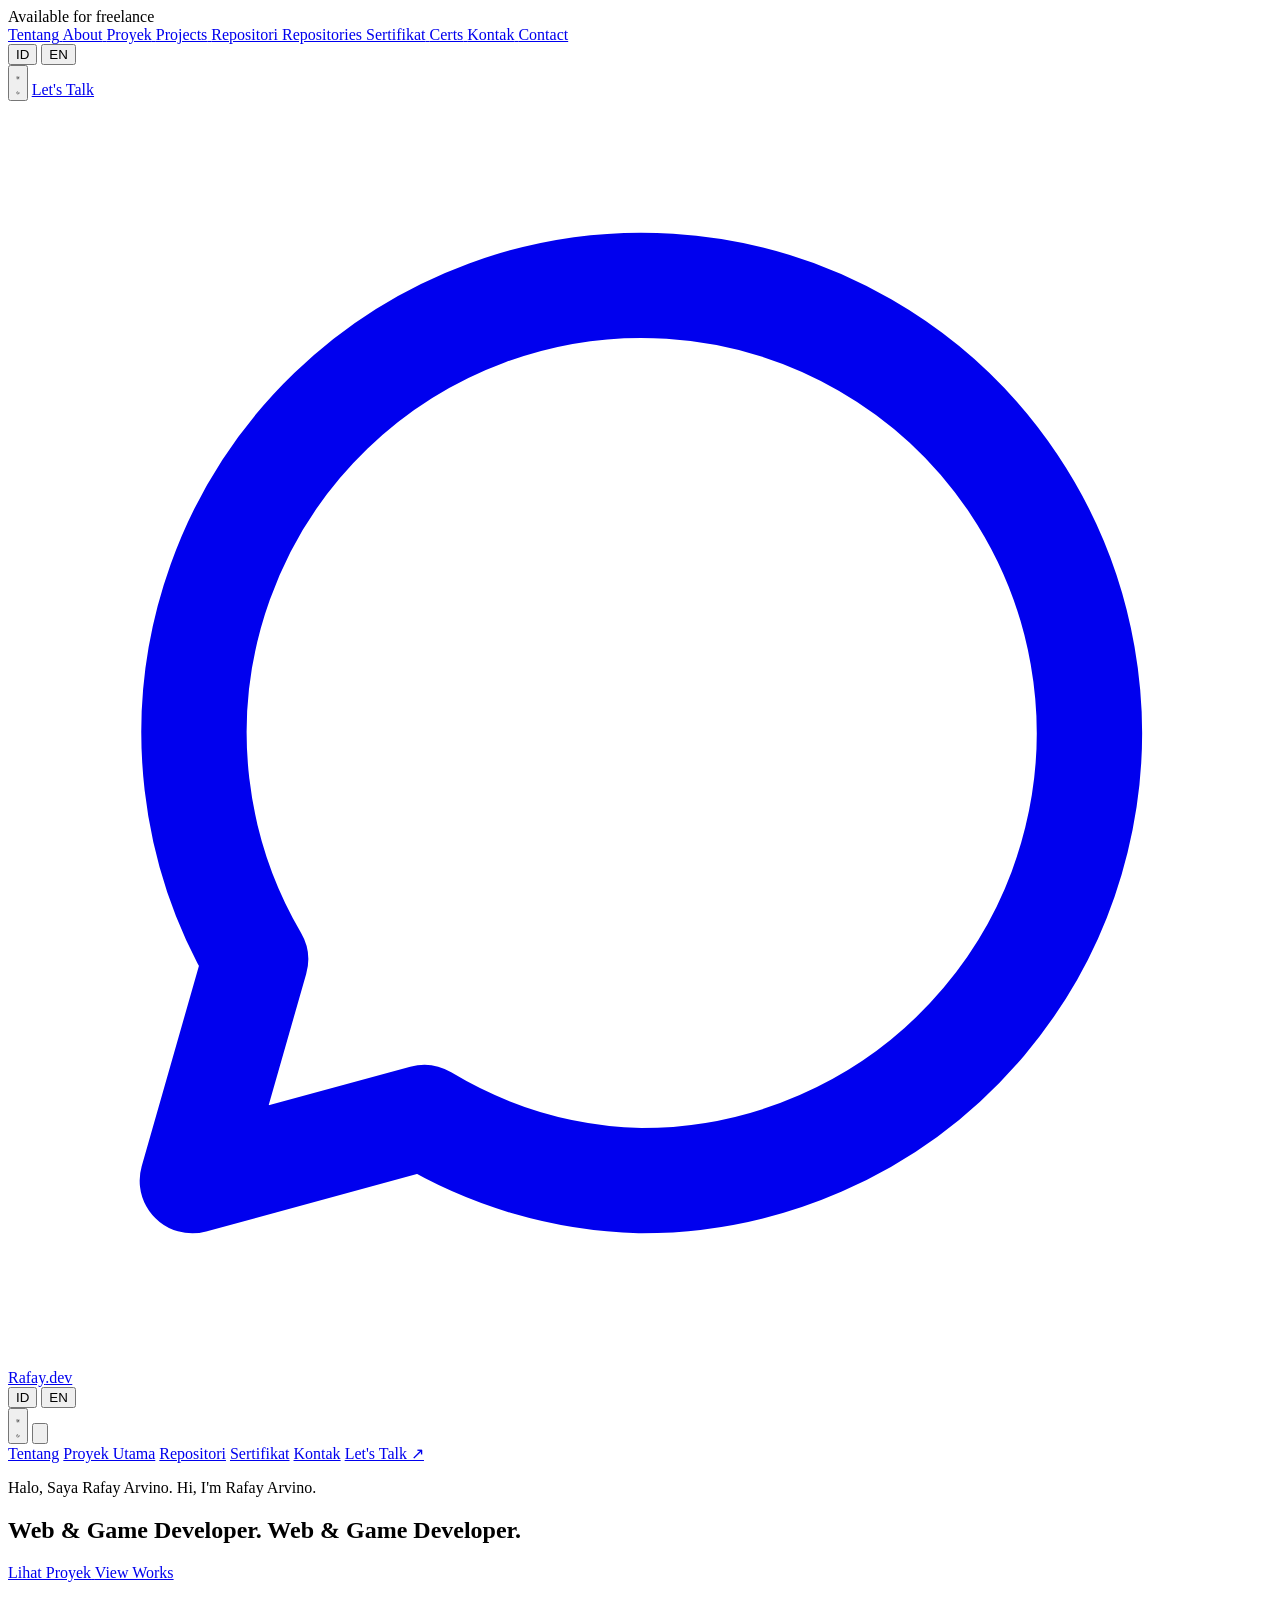
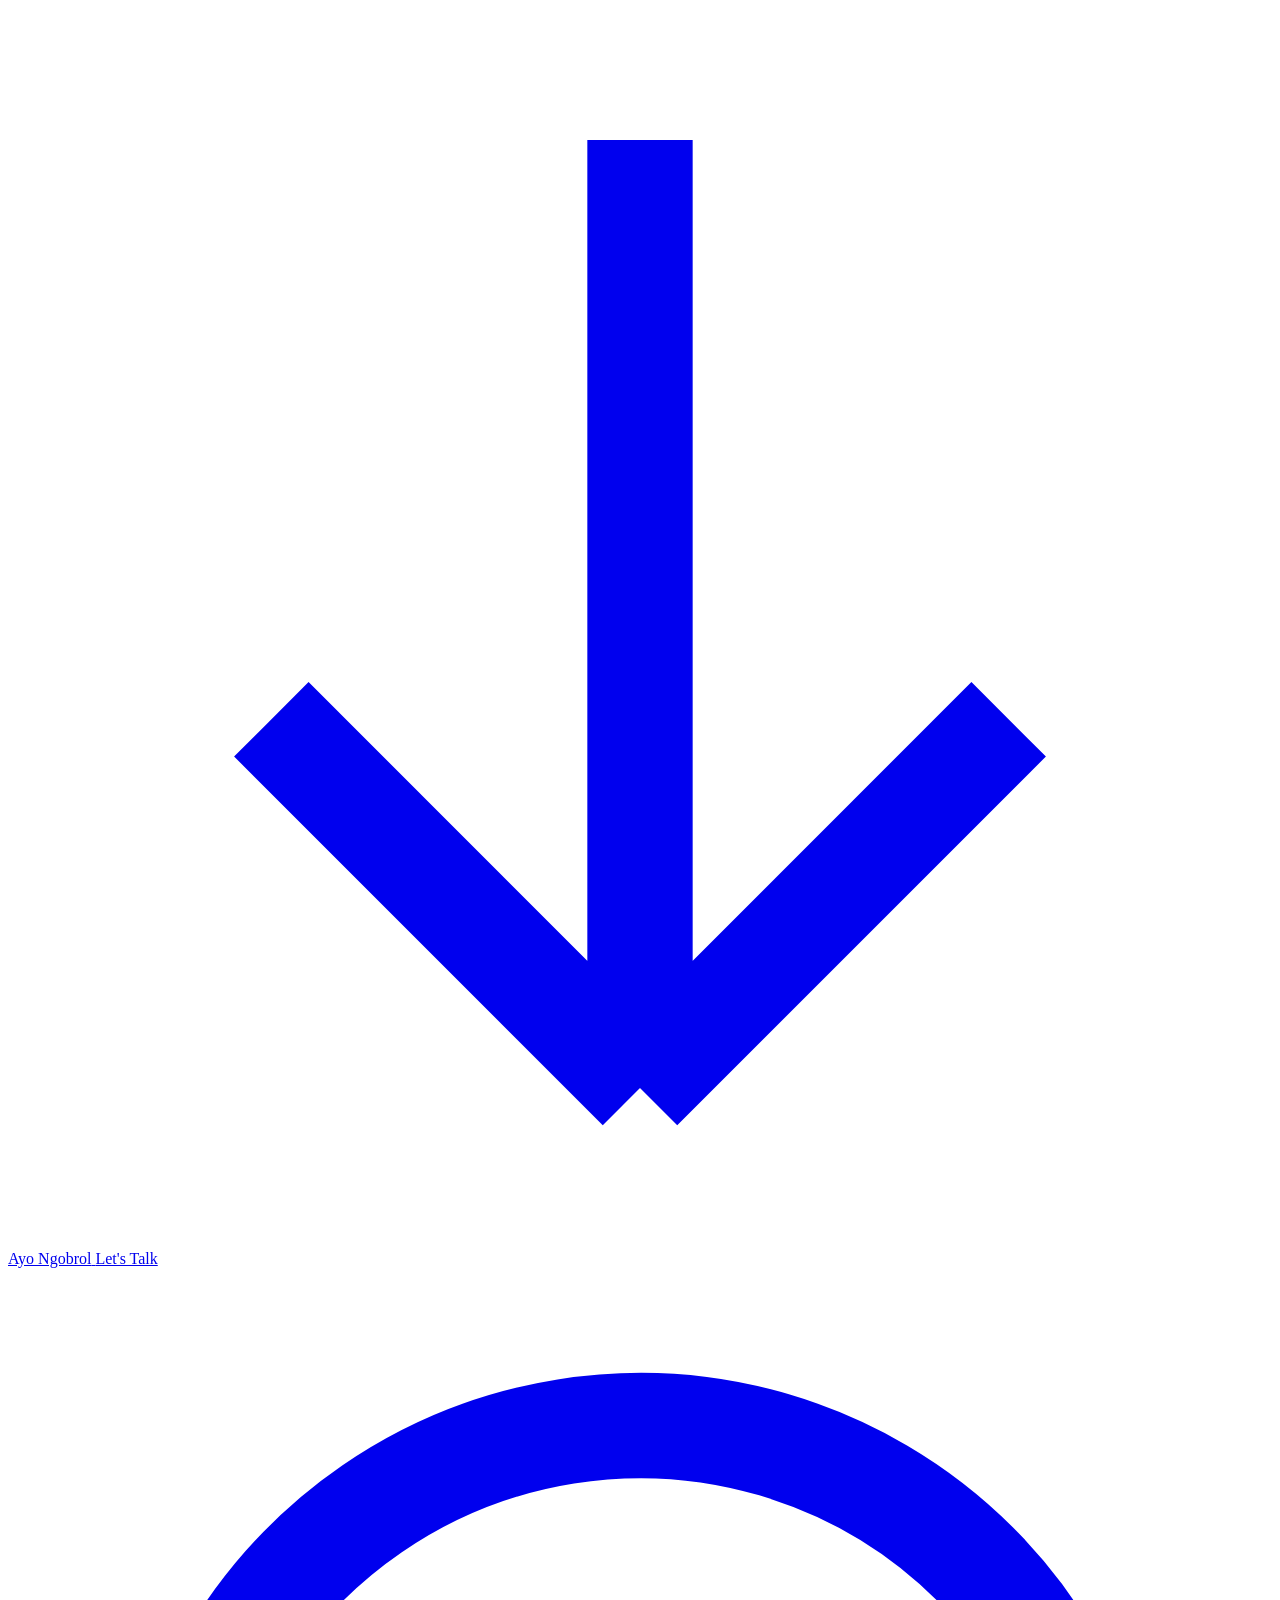
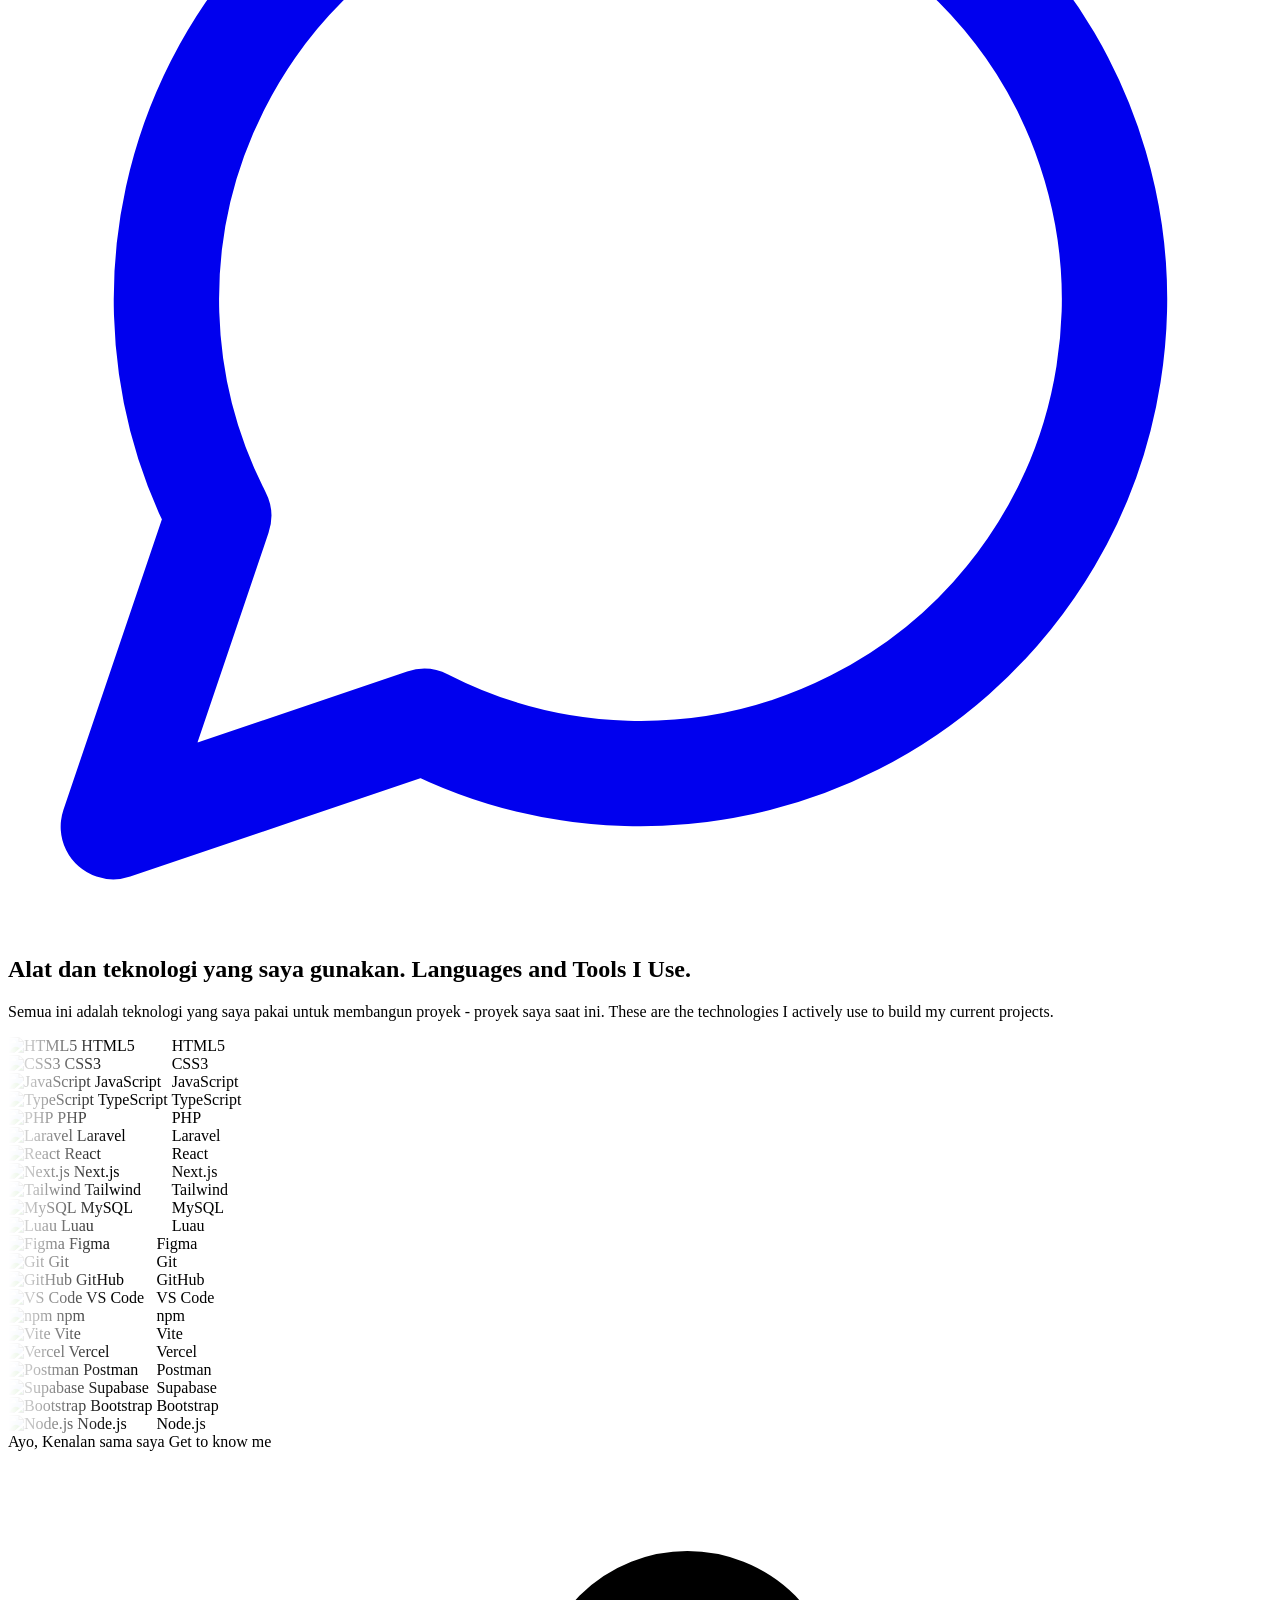
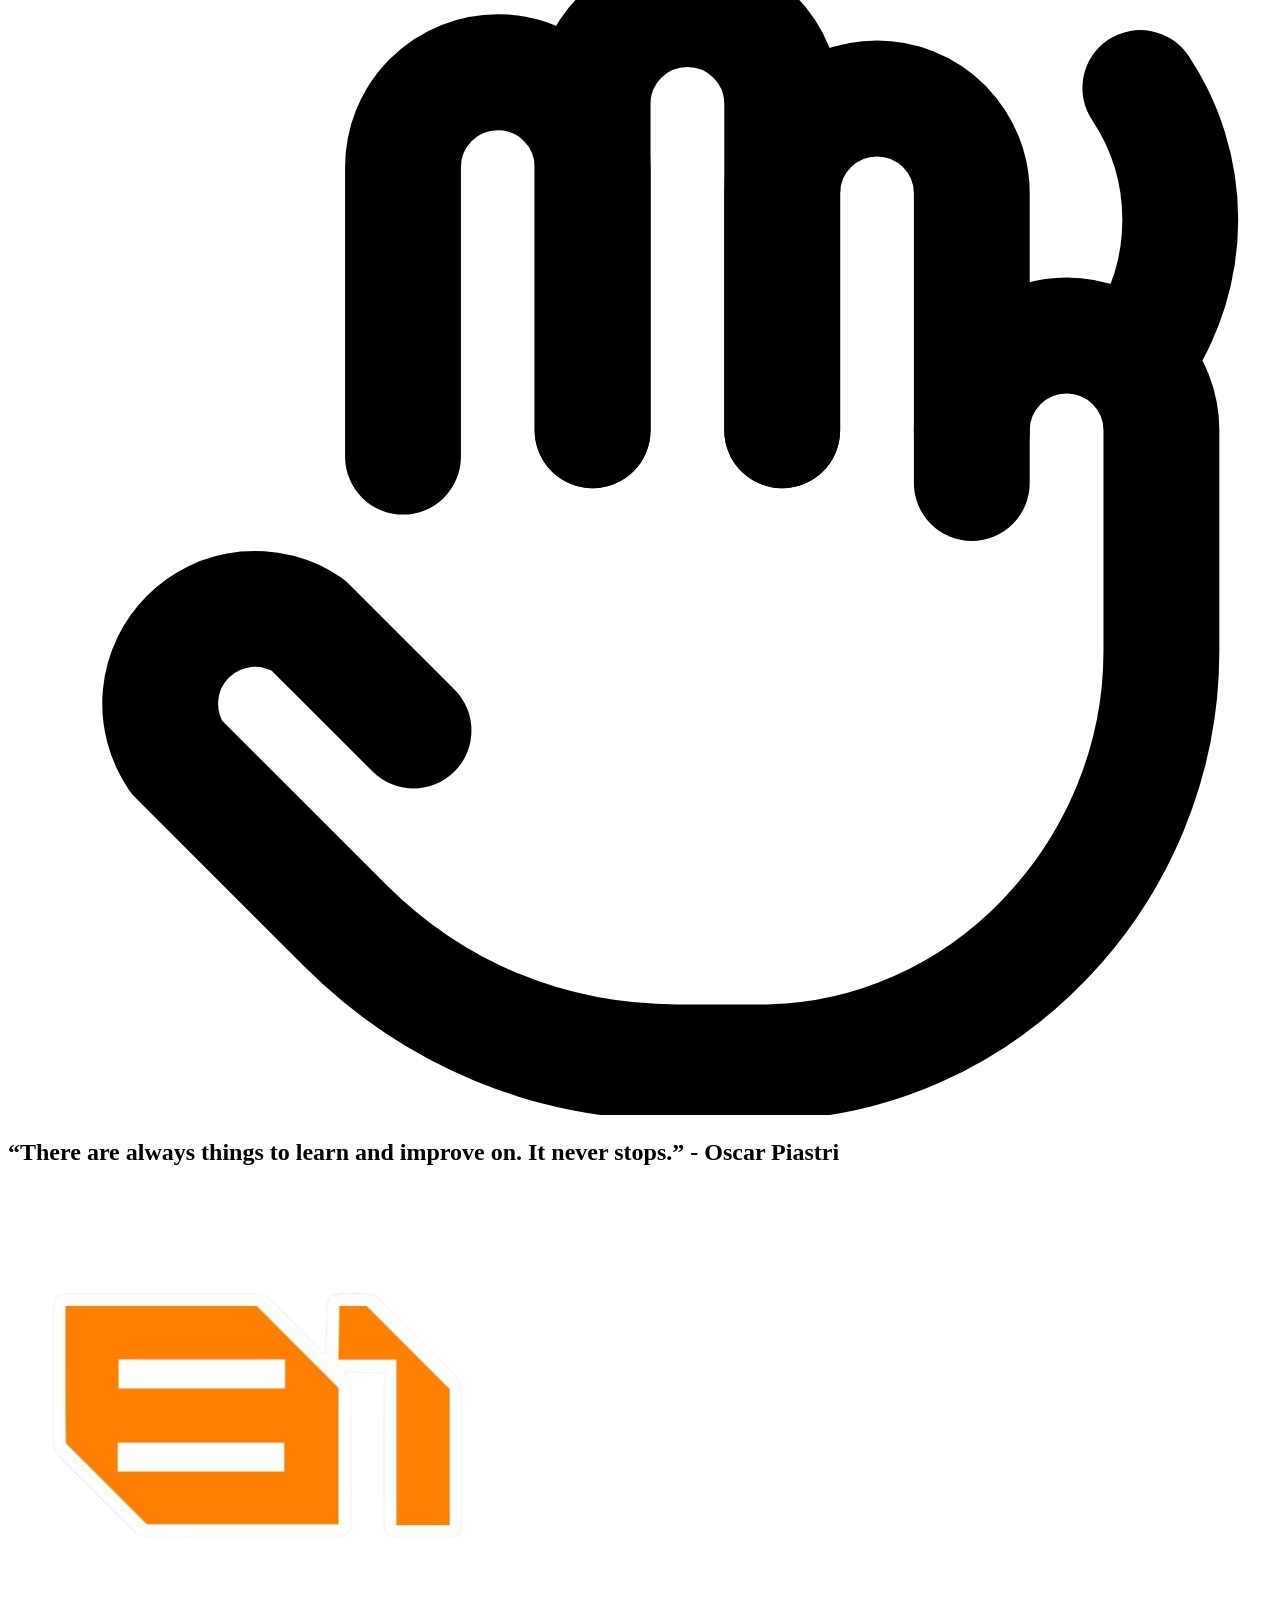
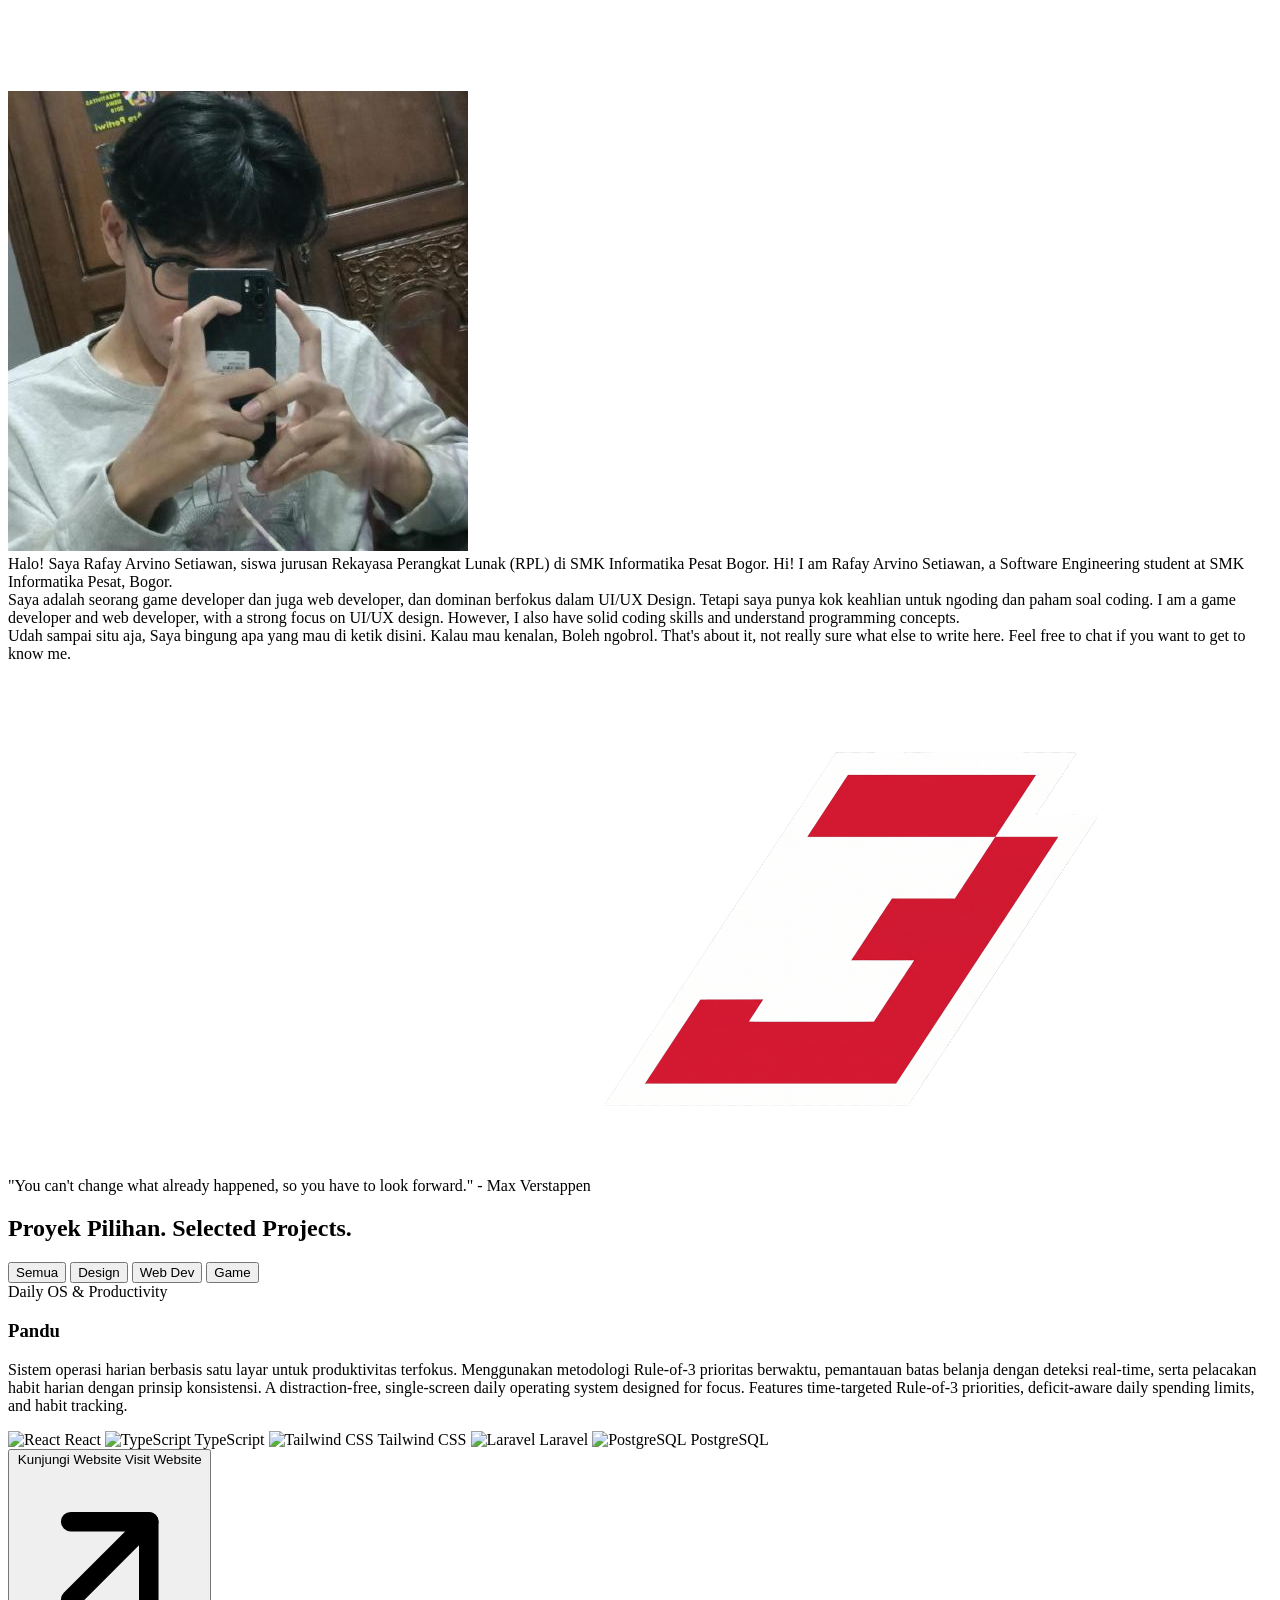
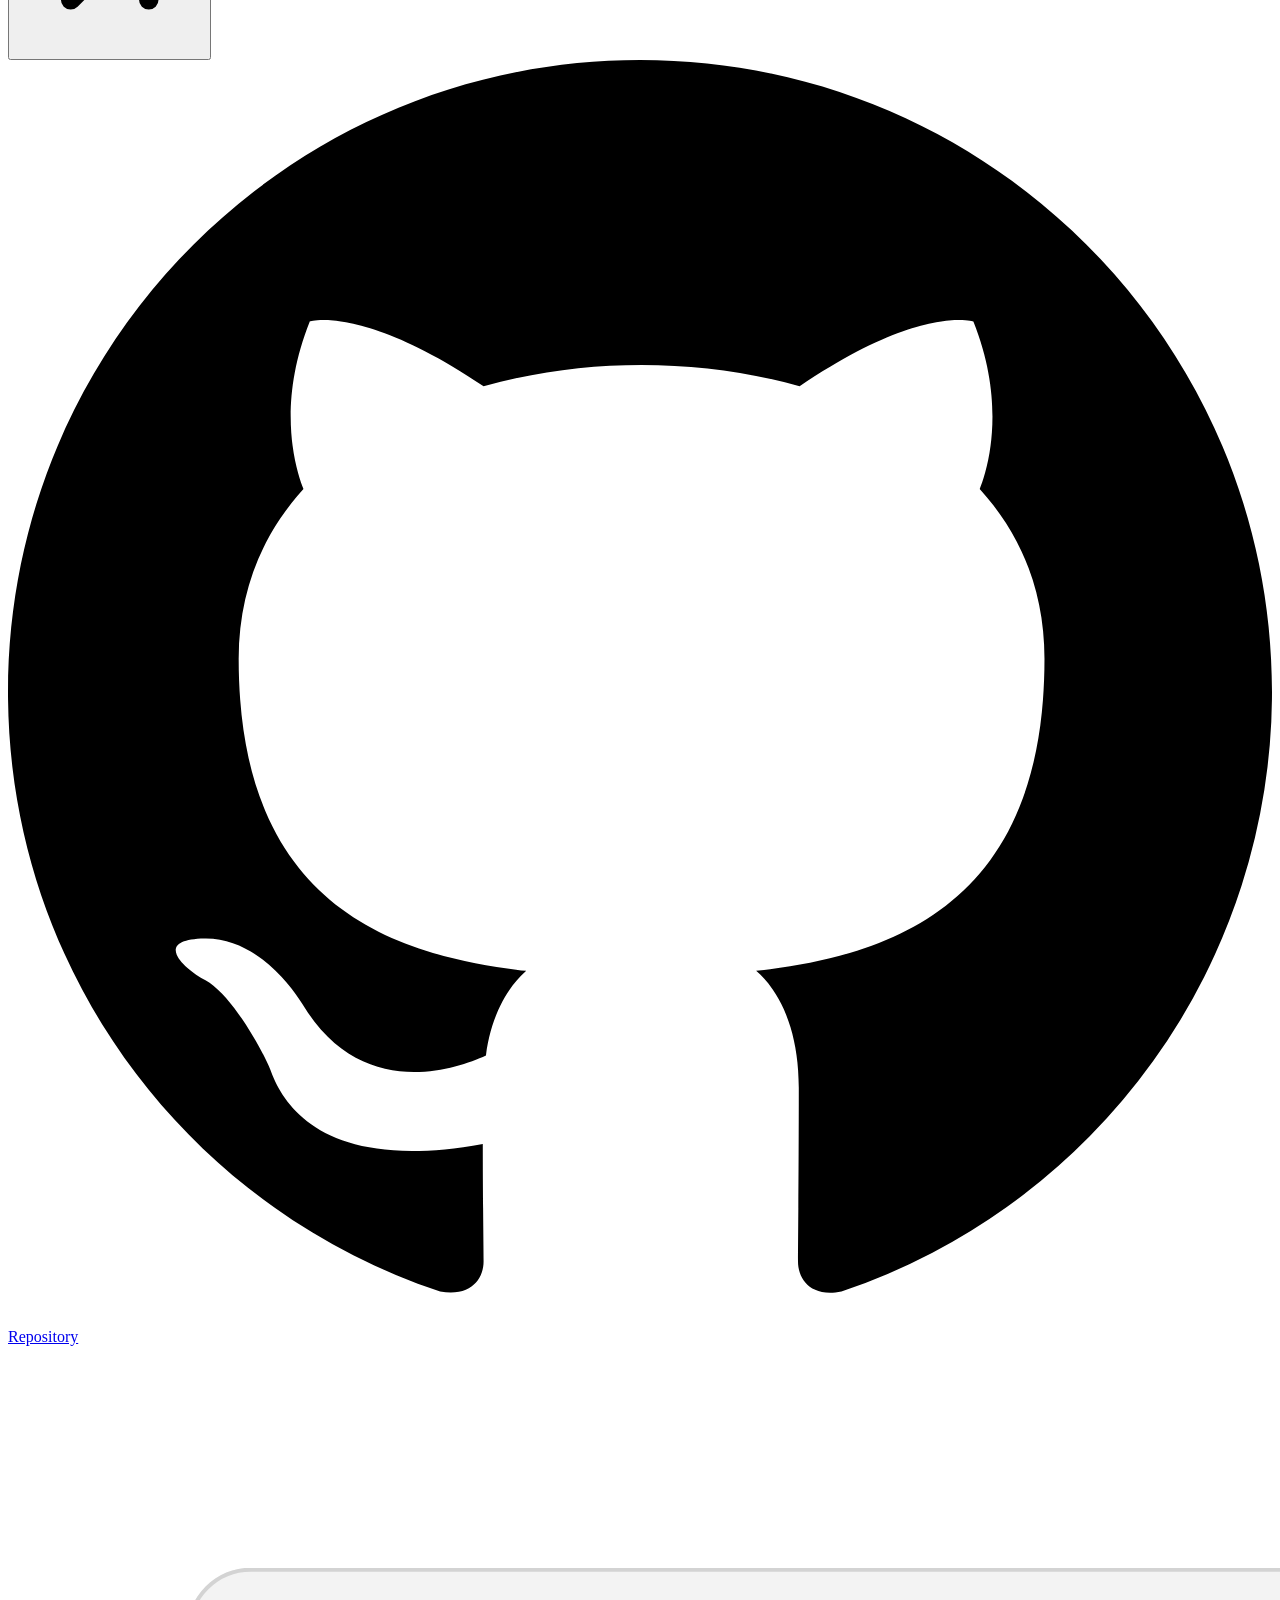
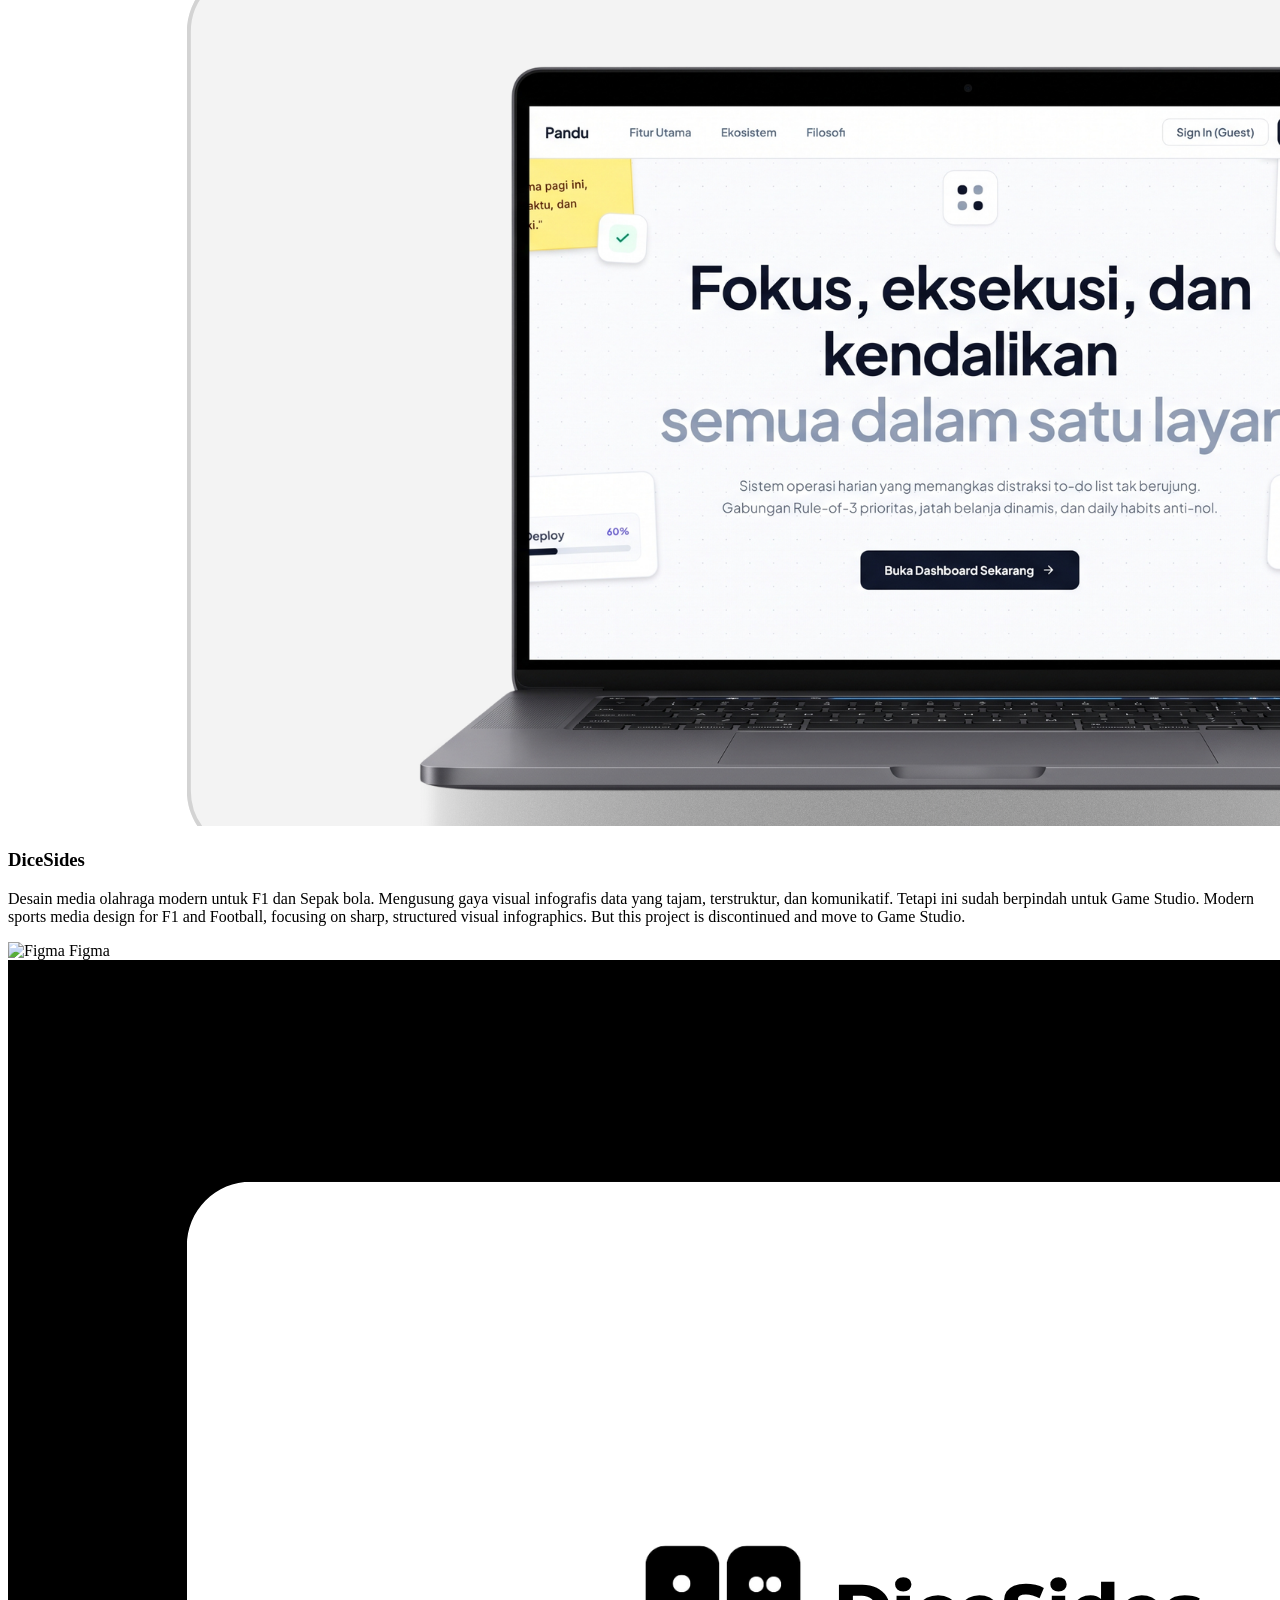
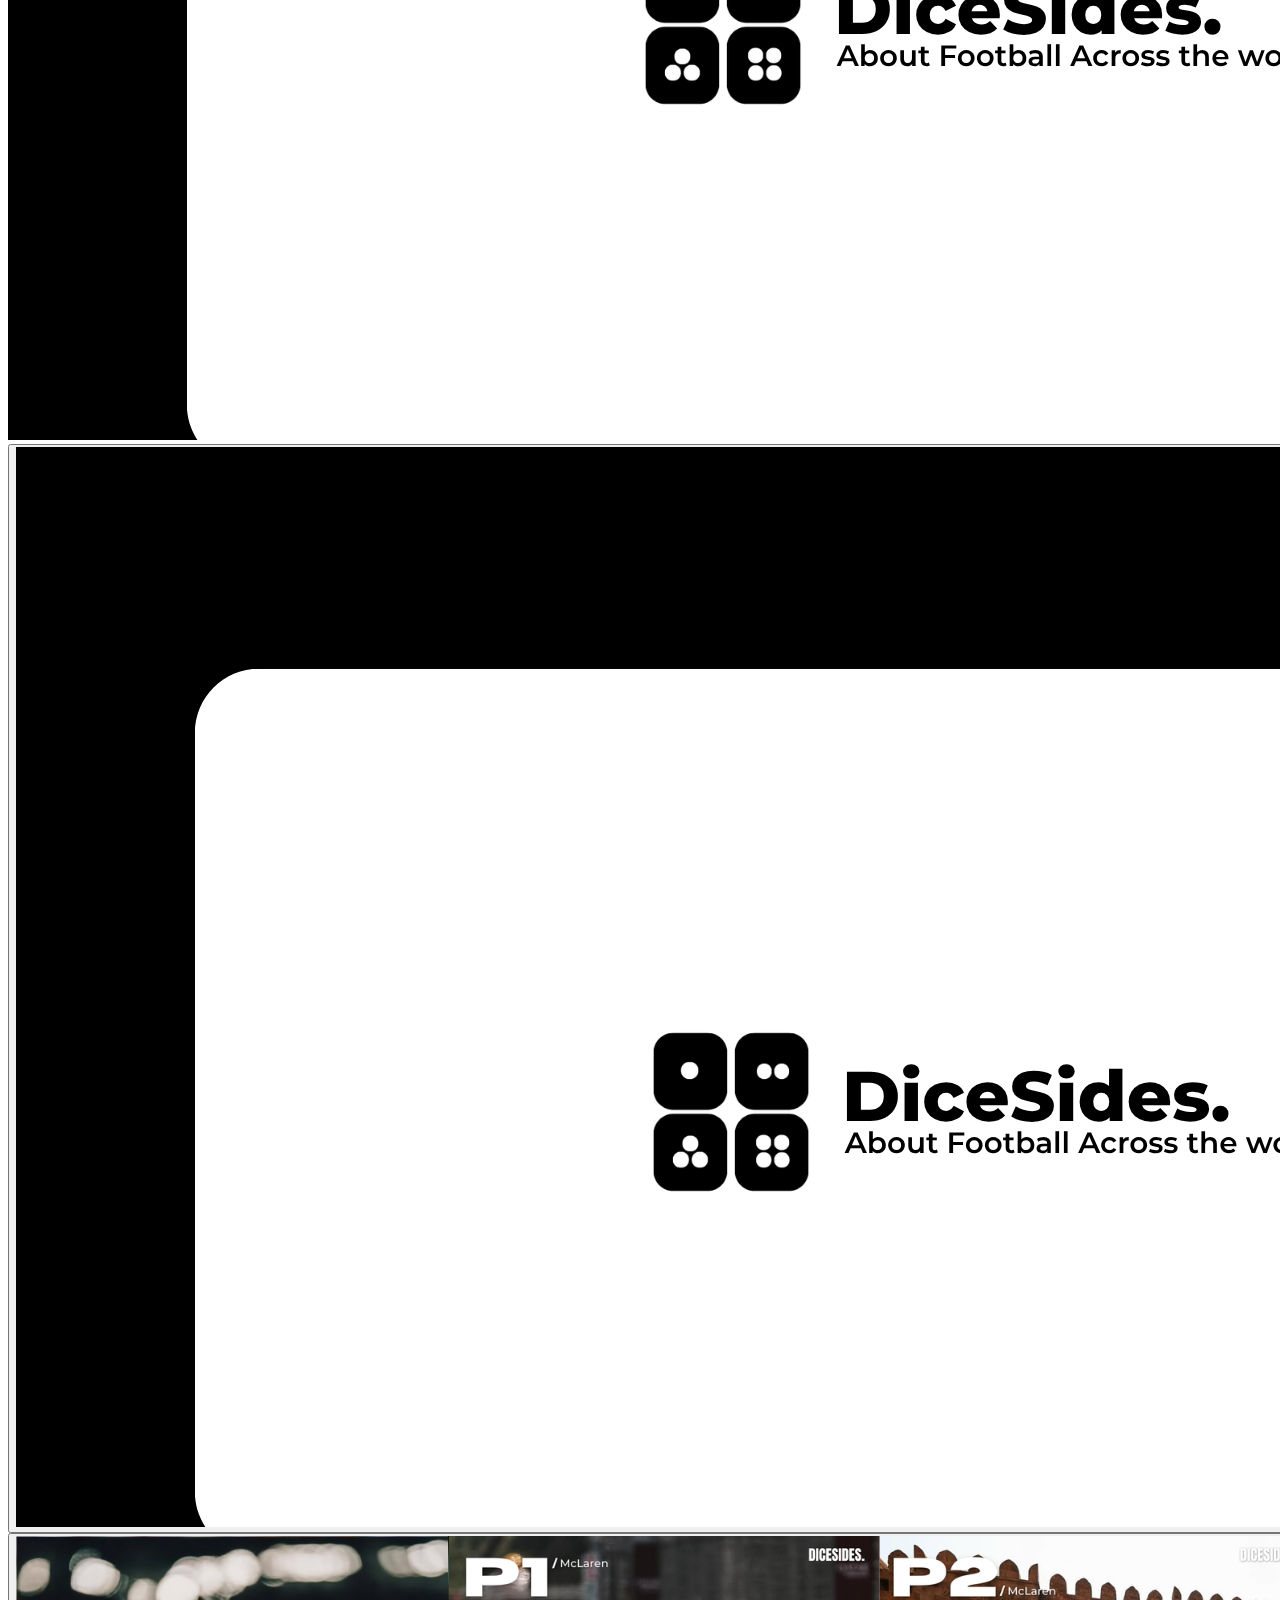
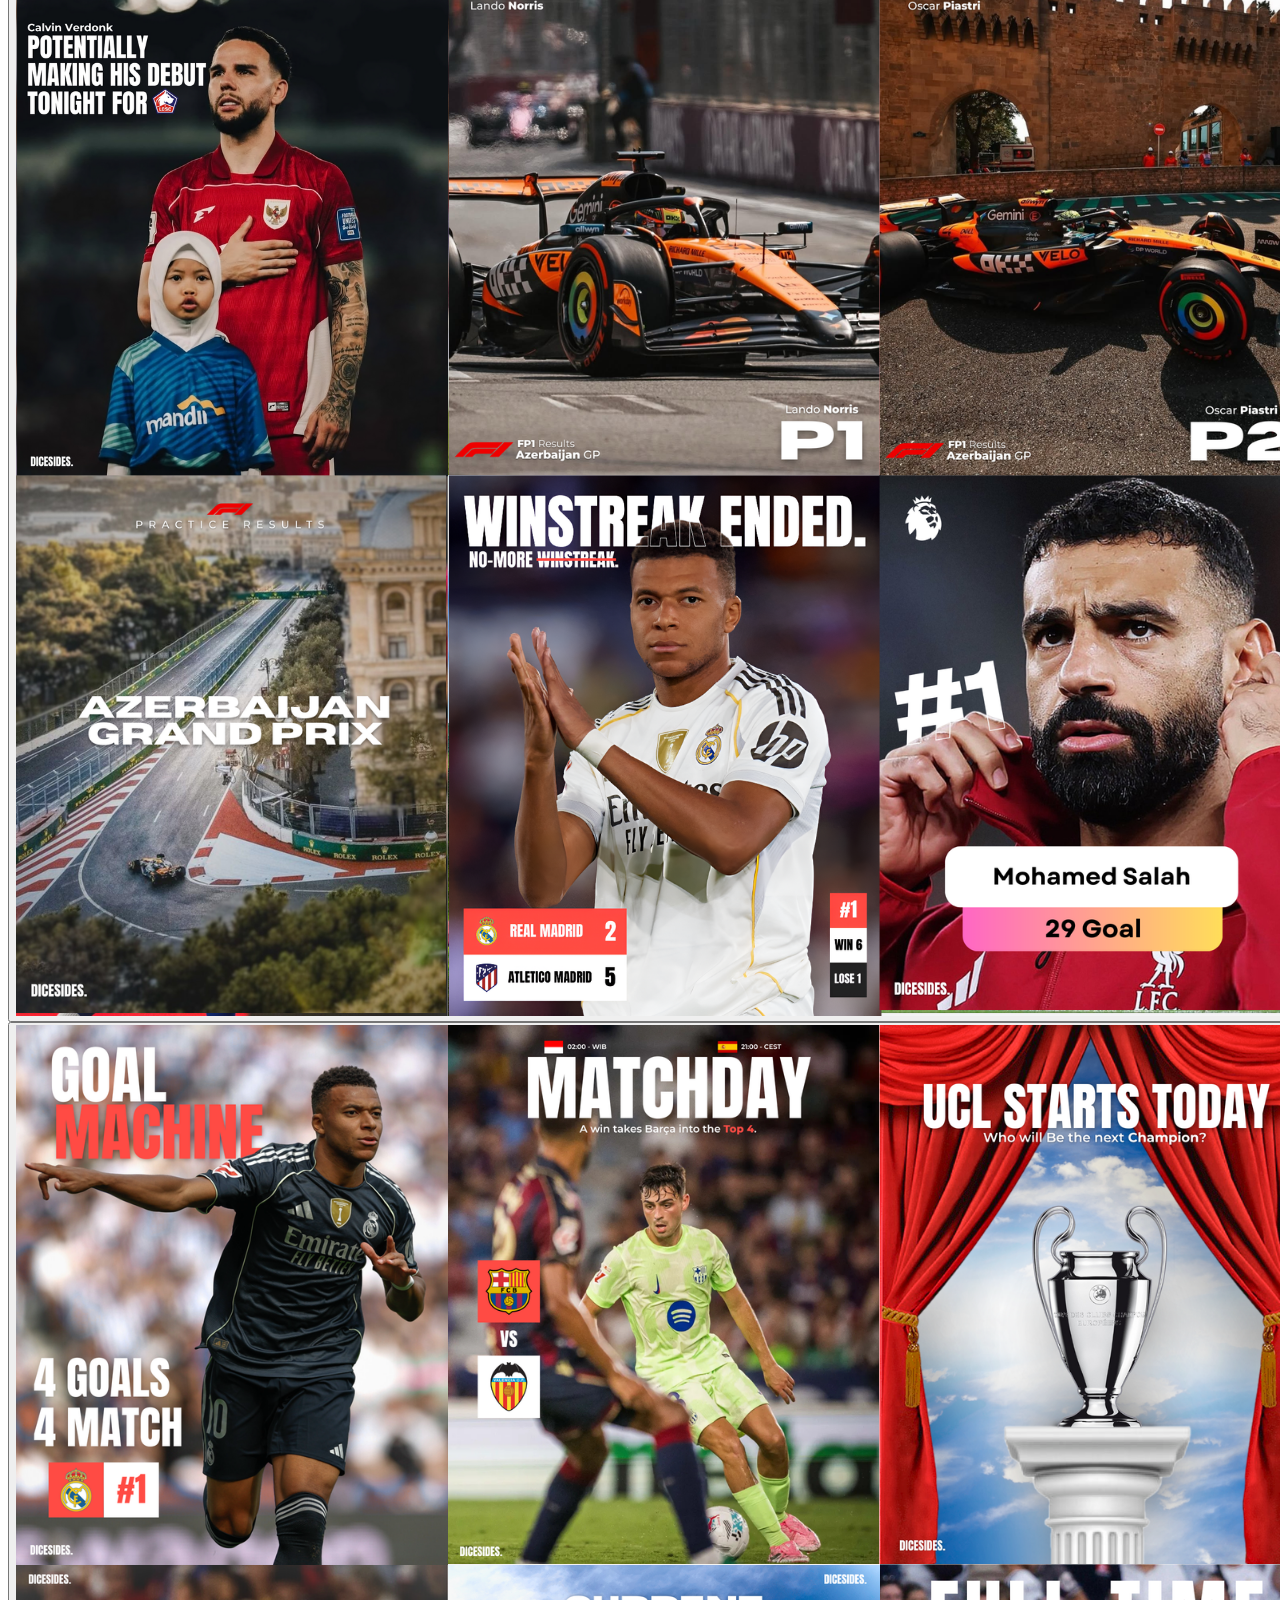
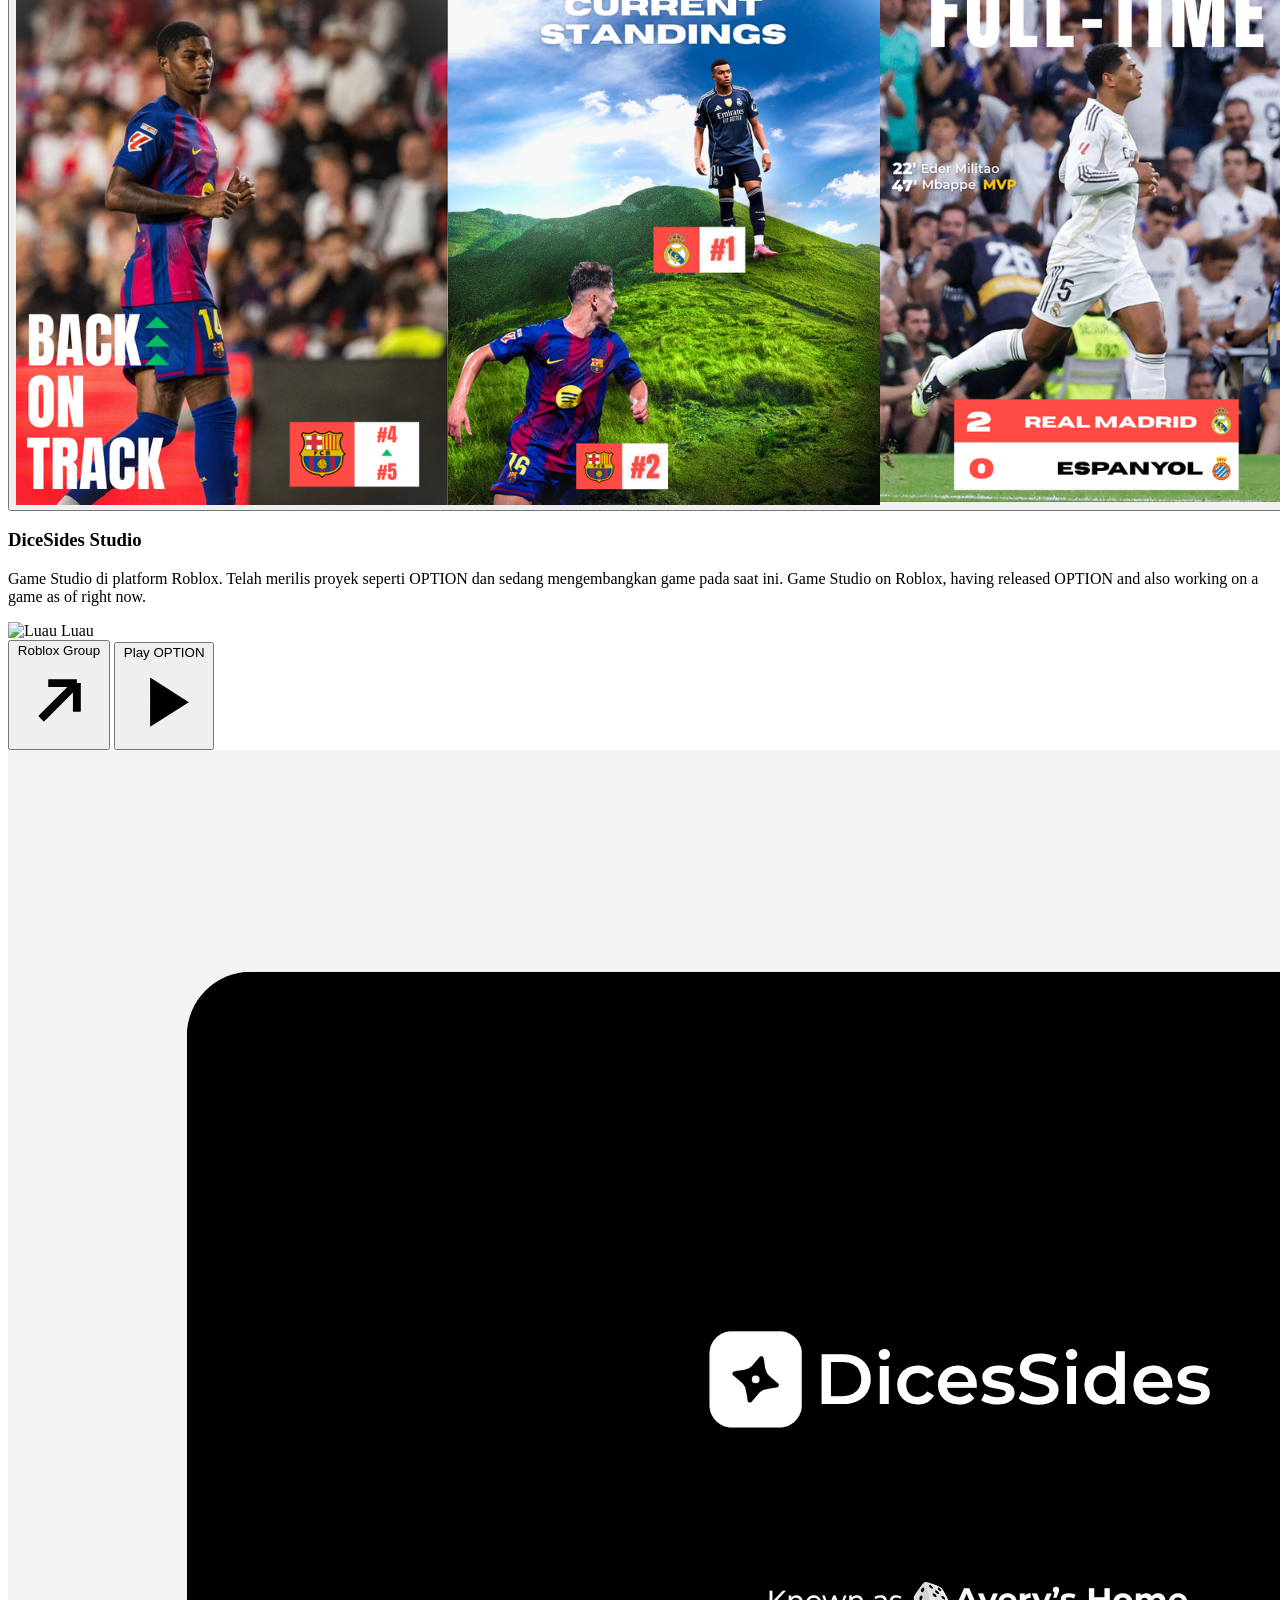
==== commit 248a33e3: "refactor: update project details and enhance action button functionality" ====
--- a/index.html
+++ b/index.html
@@ -701,17 +701,13 @@
       <!-- PROJECTS LIST -->
       <div class="space-y-20" id="projectsContainer">
 
-      <!-- PROJECT: Pandu -->
+<!-- PROJECT: Pandu -->
       <article class="project-featured-card flex flex-col md:flex-row gap-8 lg:gap-14 items-center pb-16 border-b border-zinc-200/80 dark:border-zinc-800/80" data-category="web" data-aos="fade-up">
         
         <!-- Kiri: Detail Teks, Tech Stack & Action Links -->
         <div class="w-full md:w-1/2 flex flex-col justify-center">
-          <div class="flex items-center gap-2 mb-2">
-            <!-- <span class="text-xs font-semibold uppercase tracking-wider text-zinc-500">Website</span> -->
-          </div>
-
+          <span class="text-xs font-semibold uppercase tracking-wider text-zinc-500 mb-2">Daily OS &amp; Productivity</span>
           <h3 class="text-2xl sm:text-3xl font-extrabold text-zinc-950 dark:text-white mb-3">Pandu</h3>
-          
           
           <p class="text-base leading-relaxed text-zinc-600 dark:text-zinc-400 mb-6">
             <span data-lang="id">Sistem operasi harian berbasis satu layar untuk produktivitas terfokus. Menggunakan metodologi Rule-of-3 prioritas berwaktu, pemantauan batas belanja dengan deteksi real-time, serta pelacakan habit harian dengan prinsip konsistensi.</span>
@@ -746,13 +742,20 @@
             </span>
           </div>
 
-          <!-- Tombol Kunjungi Website / Demo -->
+          <!-- Tombol Aksi: Kunjungi Website (Alert Dialog) & Repository -->
           <div class="flex items-center gap-3">
-            <a 
-              href="https://halopandu.vercel.app" 
-              target="_blank" 
-              rel="noopener noreferrer" 
-              class="inline-flex items-center gap-2 px-5 py-2.5 rounded-xl bg-zinc-950 dark:bg-white text-white dark:text-zinc-950 text-xs font-bold shadow-xs hover:opacity-90 active:scale-95 transition-all group"
+            
+            <!-- Tombol 1: Memicu Alert Dialog -->
+            <button 
+              type="button" 
+              onclick="openLinkDialog({
+                url: 'https://halopandu.vercel.app',
+                title: 'Buka HaloPandu?',
+                description: 'Kamu akan diarahkan ke website demo Pandu. Semua ini masih dalam testing dan akan dilanjutkan nanti. Apakah kamu yakin ingin melanjutkan?',
+                confirmText: 'Buka Website',
+                cancelText: 'Batal'
+              })" 
+              class="inline-flex items-center gap-2 px-5 py-2.5 rounded-xl bg-zinc-950 dark:bg-white text-white dark:text-zinc-950 text-xs font-bold shadow-xs hover:opacity-90 active:scale-95 transition-all group cursor-pointer"
             >
               <span data-lang="id">Kunjungi Website</span>
               <span data-lang="en" class="hidden">Visit Website</span>
@@ -760,8 +763,9 @@
                 <line x1="7" y1="17" x2="17" y2="7"></line>
                 <polyline points="7 7 17 7 17 17"></polyline>
               </svg>
-            </a>
-
+            </button>
+
+            <!-- Tombol 2: Repository GitHub -->
             <a 
               href="https://github.com/Vinnrafay/Pandu" 
               target="_blank" 
@@ -773,16 +777,17 @@
               </svg>
               <span>Repository</span>
             </a>
+
           </div>
         </div>
 
         <!-- Kanan: Showcase Preview Image -->
         <div class="w-full md:w-1/2 flex flex-col gap-3.5">
-          <div class="relative w-full aspect-[16/10] rounded-2xl overflow-hidden border border-zinc-200/90 dark:border-zinc-800 bg-zinc-100 dark:bg-zinc-950 shadow-sm cursor-pointer group flex items-center justify-center transition-all" onclick="openCurrentProjectImage('PanduMainImg')">
+          <div class="relative w-full aspect-[16/10] rounded-3xl overflow-hidden border border-zinc-200/90 dark:border-zinc-800 bg-zinc-100 dark:bg-zinc-950 shadow-sm cursor-pointer group flex items-center justify-center transition-all" onclick="openCurrentProjectImage('PanduMainImg')">
             <img 
               id="PanduMainImg" 
               src="assets/Banner (7).png" 
-              data-caption="Pandu" 
+              data-caption="Pandu · Single-Screen Daily OS" 
               alt="Pandu Dashboard Preview" 
               class="w-full h-full object-cover select-none group-hover:scale-[1.02] transition-all duration-300" 
               onerror="this.src='https://placehold.co/800x500/18181b/ffffff?text=Pandu+Dashboard+Preview'" 
@@ -883,7 +888,7 @@
             <button 
               type="button" 
               onclick="openLinkDialog({
-                url: 'https://www.roblox.com/games/OPTION',
+                url: 'https://www.roblox.com/games/83096157775144/OPTION',
                 title: 'Buka halaman OPTION?',
                 description: 'Game ini di develop di 2024, dengan konsep untuk <b>tugas sekolah</b>. Game ini sangat unoptimized dan juga banyak bugnya sehingga tidak ada kelanjutkan development atau sudah di Discontinued. Tetapi kalau ingin Memainkannya silahkan <i>join</i> Averys Home. Karena dibatasi untuk yang join grupnya saja.',
                 confirmText: 'Mainkan Game',
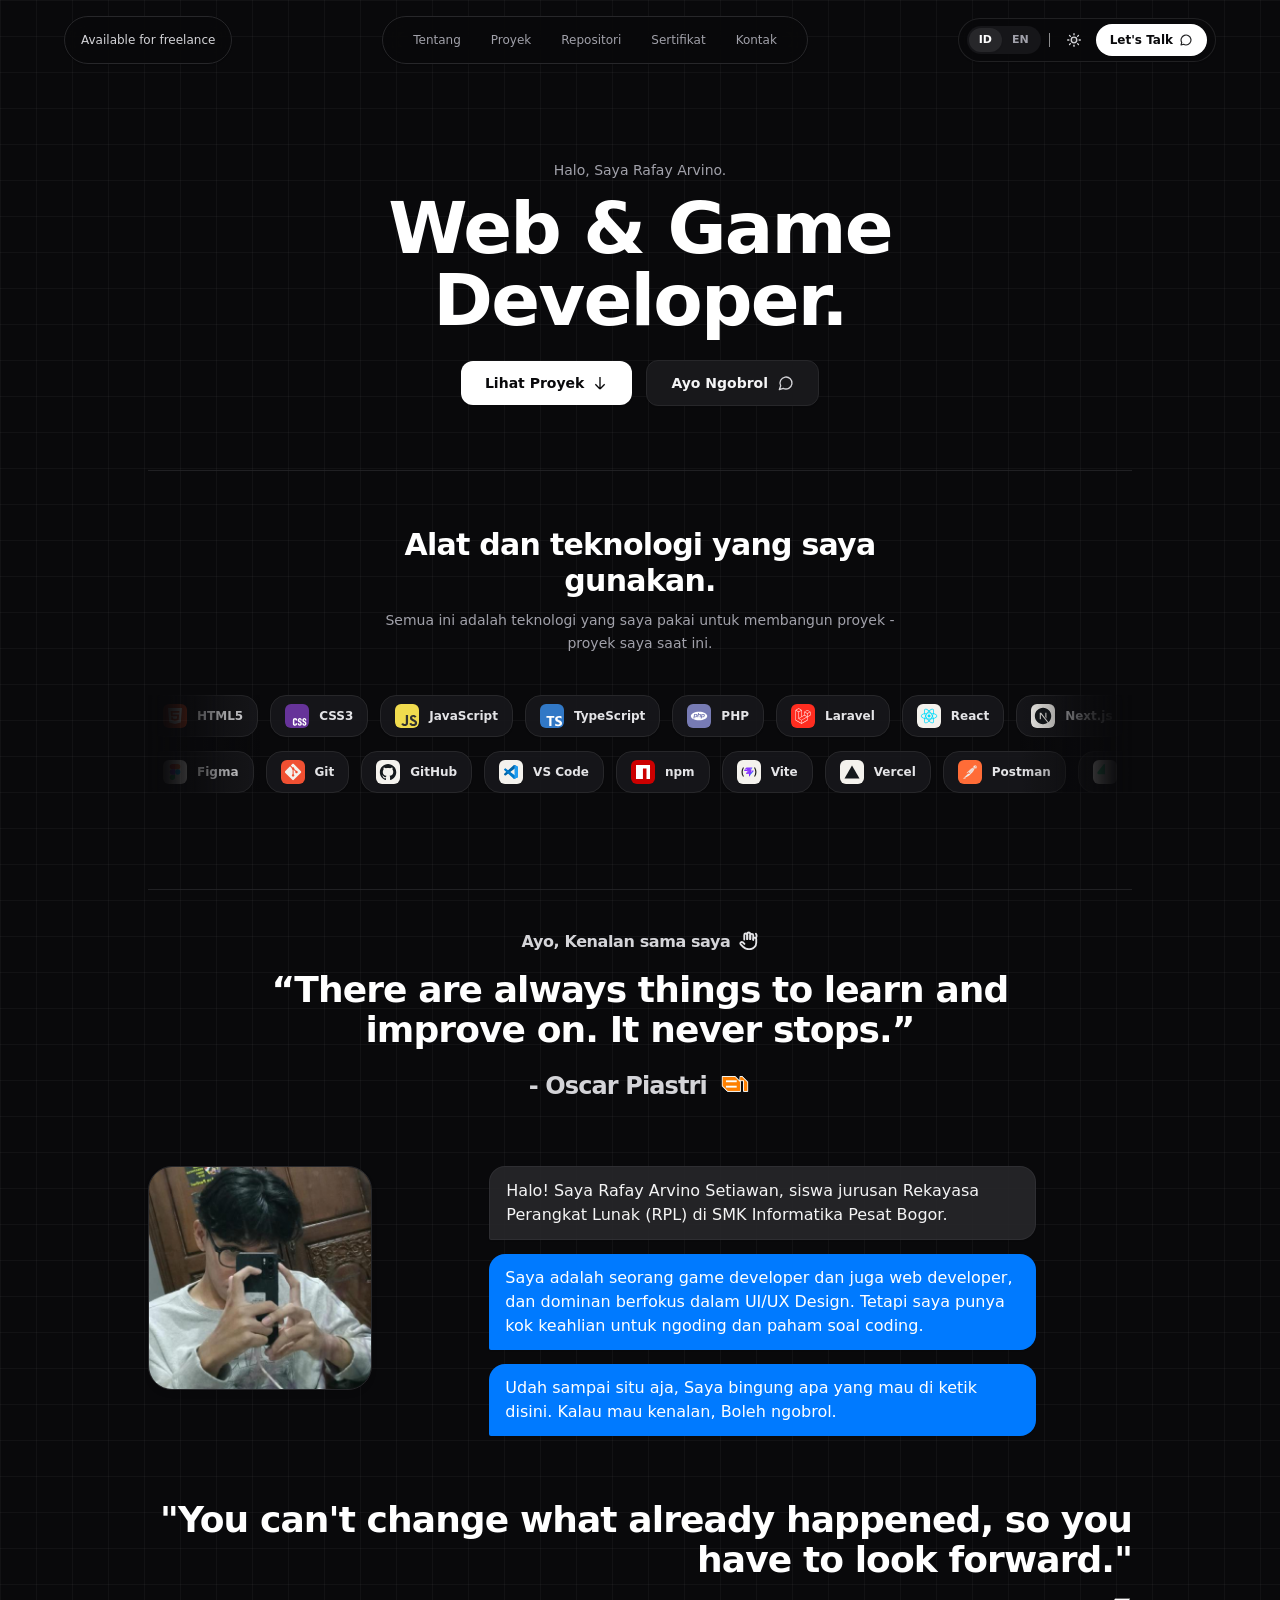
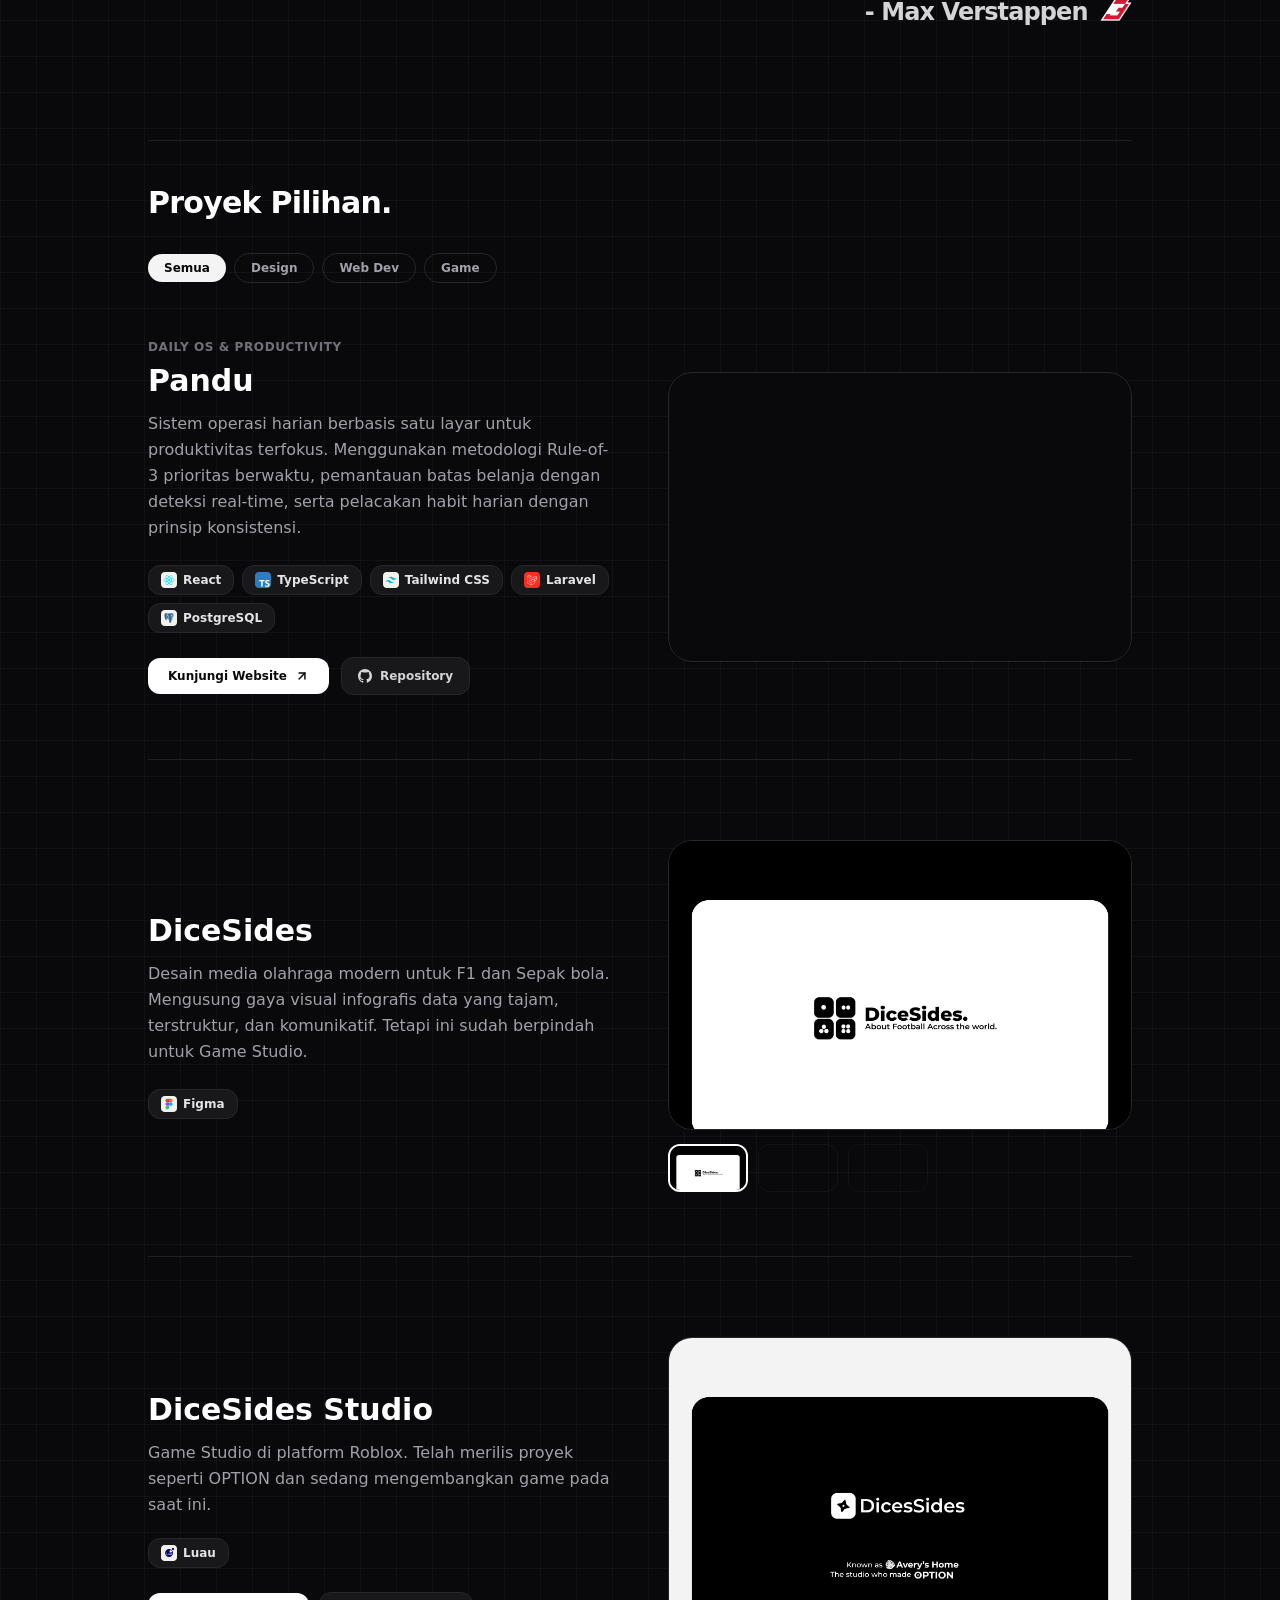
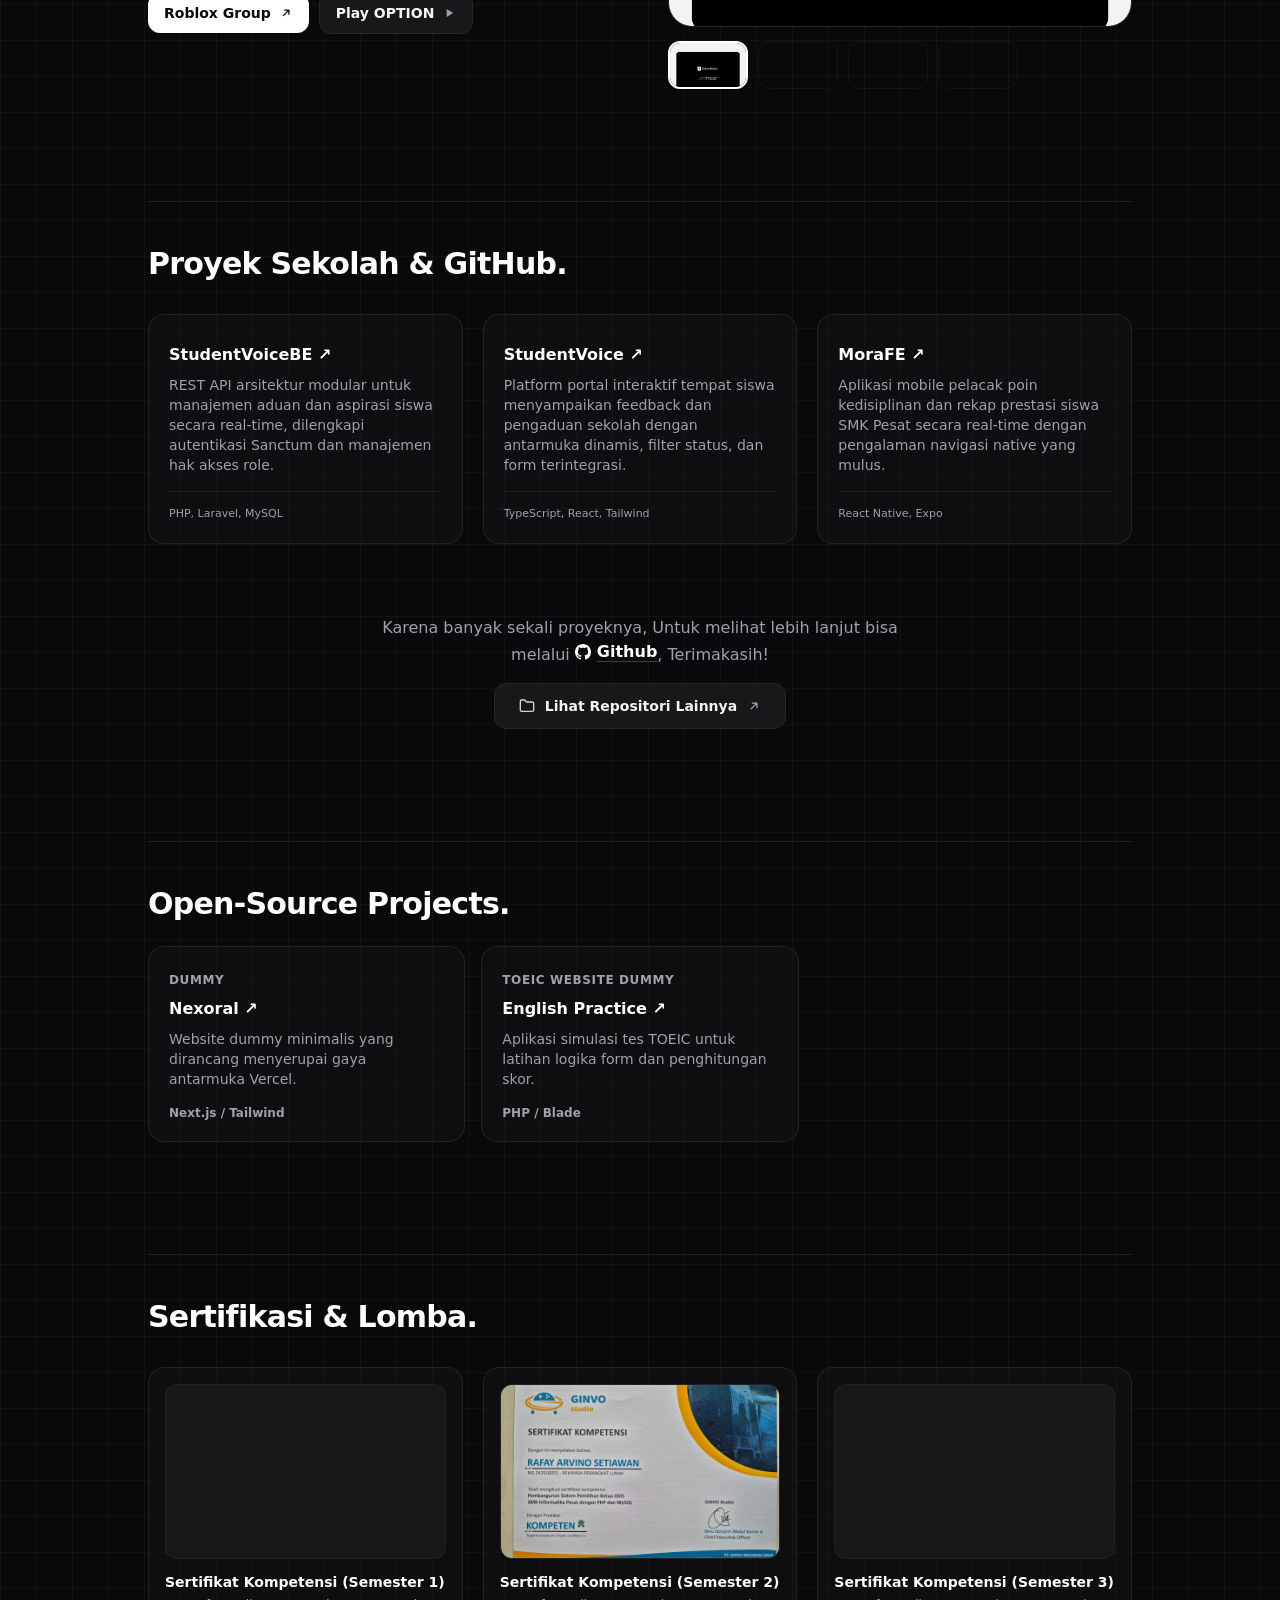
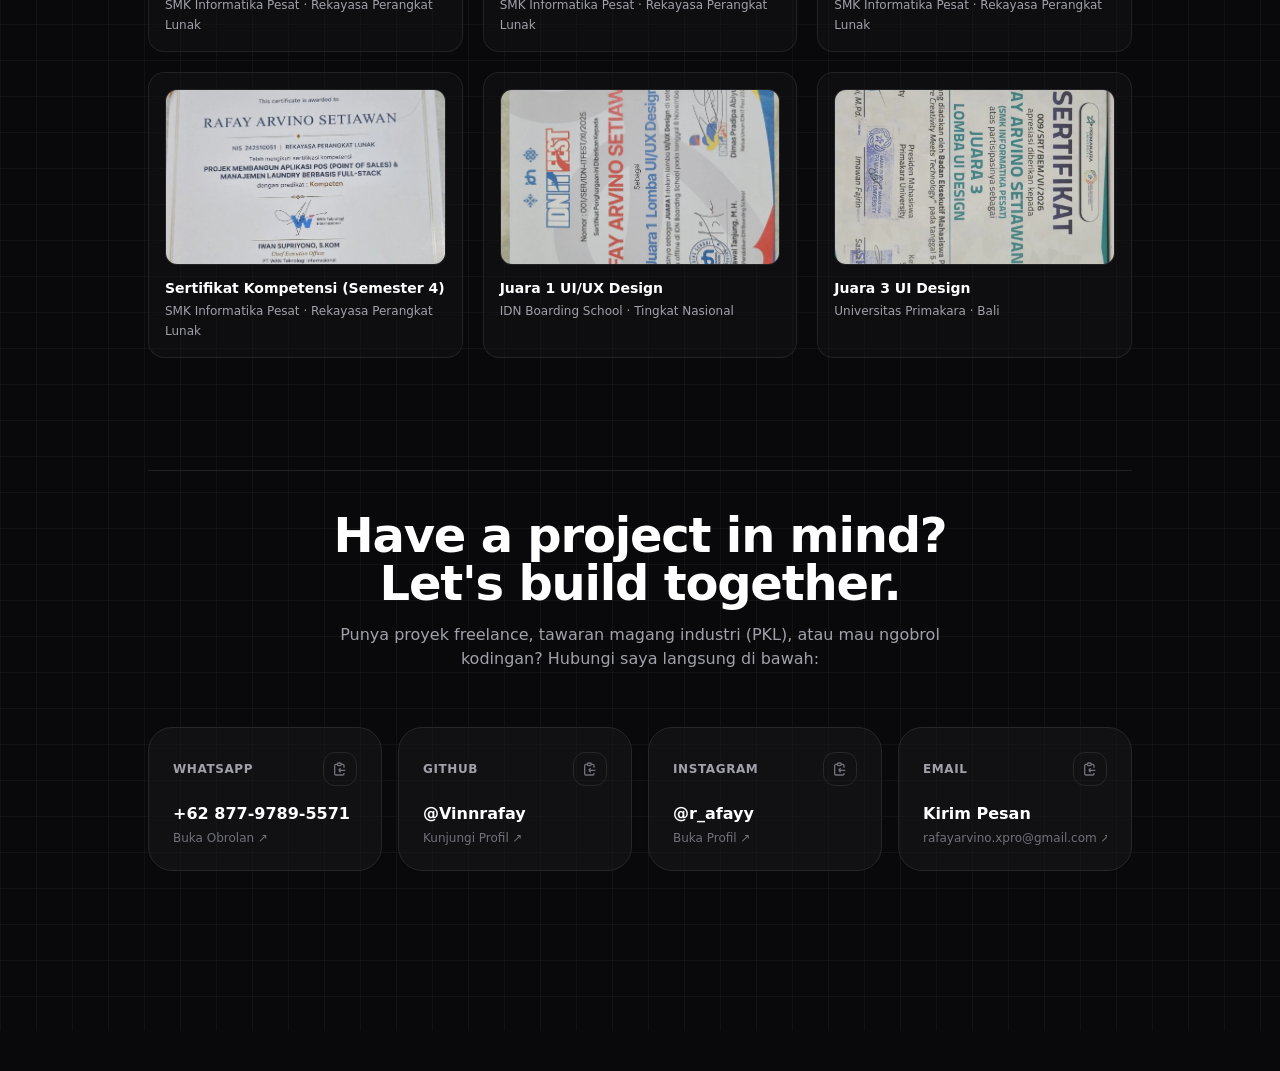
==== commit ed3659c8: "Add AOS and Lenis libraries; create robots.txt for SEO" ====
--- a/index.html
+++ b/index.html
@@ -6,6 +6,7 @@
   <meta name="viewport" content="width=device-width, initial-scale=1.0" />
   <title>Rafay.dev</title>
   <link rel="icon" type="image/png" href="assets/logs.png" />
+  <link rel="apple-touch-icon" href="assets/logs.png" />
 
   <!-- SEO Metadata -->
   <meta name="description" content="Portofolio Rafay Arvino Setiawan, siswa Rekayasa Perangkat Lunak SMK Informatika Pesat Bogor. Berfokus pada backend Laravel, aplikasi web, dan perancangan UI bersih." />
@@ -16,40 +17,44 @@
   <meta property="og:type" content="website" />
   <meta property="og:title" content="Rafay.dev" />
   <meta property="og:description" content="Siswa RPL yang berfokus pada arsitektur web fungsional, Laravel, dan antarmuka bersih." />
-  <meta property="og:image" content="assets/logs.jpeg" />
+  <meta property="og:image" content="assets/logs.png" />
+  <meta name="twitter:card" content="summary_large_image" />
+  <meta name="twitter:title" content="Rafay.dev" />
+  <meta name="twitter:description" content="Siswa RPL yang berfokus pada arsitektur web fungsional, Laravel, dan antarmuka bersih." />
+  <meta name="twitter:image" content="assets/logs.png" />
+  <meta name="theme-color" content="#09090b" />
+
+  <!-- Structured Data: Person -->
+  <script type="application/ld+json">
+  {
+    "@context": "https://schema.org",
+    "@type": "Person",
+    "name": "Rafay Arvino Setiawan",
+    "jobTitle": "Web & Game Developer",
+    "description": "Siswa Rekayasa Perangkat Lunak SMK Informatika Pesat Bogor. Berfokus pada backend Laravel, aplikasi web, dan perancangan UI bersih.",
+    "knowsAbout": ["Laravel", "PHP", "JavaScript", "TypeScript", "React", "Tailwind CSS", "UI/UX Design", "Luau"],
+    "alumniOf": {
+      "@type": "EducationalOrganization",
+      "name": "SMK Informatika Pesat Bogor"
+    },
+    "sameAs": ["https://github.com/Vinnrafay"]
+  }
+  </script>
 
   <!-- Fonts: Inter Standard (Sans-Serif Bersih) -->
   <link rel="preconnect" href="https://fonts.googleapis.com" />
   <link rel="preconnect" href="https://fonts.gstatic.com" crossorigin />
   <link href="https://fonts.googleapis.com/css2?family=Inter:wght@400;500;600;700;800&display=swap" rel="stylesheet" />
 
-  <!-- AOS (Animate On Scroll) CSS -->
-  <link rel="stylesheet" href="https://unpkg.com/aos@next/dist/aos.css" />
-
-  <!-- Lenis Smooth Scroll CDN (Khusus Desktop) -->
-  <script src="https://unpkg.com/lenis@1.1.20/dist/lenis.min.js"></script>
-
-  <!-- Tailwind CSS CDN -->
-  <script src="https://cdn.tailwindcss.com"></script>
+  <!-- AOS (Animate On Scroll) CSS (lokal, Fase 3 follow-up) -->
+  <link rel="stylesheet" href="assets/vendor/aos.css" />
+
+  <!-- Lenis Smooth Scroll (lokal, khusus Desktop) -->
+  <script src="assets/vendor/lenis.min.js" defer></script>
+
+  <!-- Tailwind CSS (Fase 3.1: static build, pengganti CDN) -->
+  <link rel="stylesheet" href="assets/css/tailwind.css" />
   <script>
-    tailwind.config = {
-      darkMode: 'class',
-      theme: {
-        extend: {
-          fontFamily: {
-            sans: ['Inter', 'system-ui', '-apple-system', 'sans-serif'],
-          },
-          colors: {
-            surface: {
-              light: '#f5f5f7',
-              dark: '#09090b',
-            },
-            iosblue: '#007aff',
-          }
-        }
-      }
-    };
-
     (function () {
       const savedTheme = localStorage.getItem('portfolio-theme');
       if (savedTheme === 'light') {
@@ -60,121 +65,16 @@
     })();
   </script>
 
-  <style>
-    /* Smooth Scroll: Aktif di PC (Pointer Fine), Nonaktif di Mobile/Touch */
-    @media (min-width: 768px) and (pointer: fine) {
-      html {
-        scroll-behavior: smooth;
-      }
-    }
-    @media (max-width: 767px), (pointer: coarse) {
-      html {
-        scroll-behavior: auto !important;
-      }
-    }
-
-    /* Pola grid latar belakang monokrom halus */
-    .bg-grid-subtle {
-      background-size: 36px 36px;
-      background-image: linear-gradient(to right, rgba(0, 0, 0, 0.04) 1px, transparent 1px),
-                        linear-gradient(to bottom, rgba(0, 0, 0, 0.04) 1px, transparent 1px);
-    }
-    .dark .bg-grid-subtle {
-      background-image: linear-gradient(to right, rgba(255, 255, 255, 0.035) 1px, transparent 1px),
-                        linear-gradient(to bottom, rgba(255, 255, 255, 0.035) 1px, transparent 1px);
-    }
-
-    /* Animasi Transisi Halus Kartu Repositori */
-    @keyframes repoCascadeIn {
-      from {
-        opacity: 0;
-        transform: translateY(16px) scale(0.98);
-      }
-      to {
-        opacity: 1;
-        transform: translateY(0) scale(1);
-      }
-    }
-
-    .repo-card-animate {
-      animation: repoCascadeIn 0.4s cubic-bezier(0.16, 1, 0.3, 1) forwards;
-    }
-
-    /* Animasi Looping Marquee */
-    @keyframes marqueeScroll {
-      0% {
-        transform: translateX(0%);
-      }
-      100% {
-        transform: translateX(-50%);
-      }
-    }
-
-    .marquee-track {
-      display: flex;
-      width: max-content;
-      animation: marqueeScroll 24s linear infinite;
-    }
-
-    .marquee-track:hover {
-      animation-play-state: paused;
-    }
-
-    .marquee-wrapper {
-      mask-image: linear-gradient(to right, transparent 0%, black 8%, black 92%, transparent 100%);
-      -webkit-mask-image: linear-gradient(to right, transparent 0%, black 8%, black 92%, transparent 100%);
-    }
-
-    /* Animasi Baris 1: Jalan ke Kiri */
-    @keyframes marqueeScroll {
-      0% { transform: translateX(0%); }
-      100% { transform: translateX(-50%); }
-    }
-
-    /* Animasi Baris 2: Jalan ke Kanan (Reverse) */
-    @keyframes marqueeScrollReverse {
-      0% { transform: translateX(-50%); }
-      100% { transform: translateX(0%); }
-    }
-
-    .marquee-track-forward {
-      display: flex;
-      width: max-content;
-      animation: marqueeScroll 28s linear infinite;
-    }
-
-    .marquee-track-reverse {
-      display: flex;
-      width: max-content;
-      animation: marqueeScrollReverse 30s linear infinite;
-    }
-
-    .marquee-track-forward:hover,
-    .marquee-track-reverse:hover {
-      animation-play-state: paused;
-    }
-
-    .no-scrollbar::-webkit-scrollbar {
-      display: none;
-    }
-    .no-scrollbar {
-      -ms-overflow-style: none;
-      scrollbar-width: none;
-    }
-
-    @keyframes waveMotion {
-      0%, 100% { transform: rotate(0deg); }
-      20%, 60% { transform: rotate(14deg); }
-      40%, 80% { transform: rotate(-10deg); }
-    }
-
-    .wave-hand {
-      animation: waveMotion 2.4s ease-in-out infinite;
-    }
-  </style>
+  <link rel="stylesheet" href="assets/css/main.css" />
 </head>
 
 <body class="bg-surface-light dark:bg-surface-dark text-zinc-900 dark:text-zinc-100 font-sans antialiased bg-grid-subtle min-h-screen selection:bg-zinc-900 selection:text-white dark:selection:bg-white dark:selection:text-zinc-950 transition-colors duration-200">
+
+  <!-- Skip Link (Fase 4.3) -->
+  <a href="#main" class="sr-only focus:not-sr-only focus:fixed focus:top-3 focus:left-3 focus:z-[60] focus:px-4 focus:py-2 focus:rounded-xl focus:bg-zinc-950 focus:text-white dark:focus:bg-white dark:focus:text-zinc-950 focus:text-xs focus:font-semibold">
+    <span data-lang="id">Lewati ke konten</span>
+    <span data-lang="en" class="hidden">Skip to content</span>
+  </a>
 
   <!-- Scroll Progress Indicator -->
   <div id="scrollProgress" class="fixed top-0 left-0 h-[2px] bg-zinc-950 dark:bg-white z-50 transition-all duration-75"></div>
@@ -221,15 +121,15 @@
         
         <!-- Language Switcher Bersih -->
         <div class="inline-flex p-0.5 rounded-full bg-zinc-100/90 dark:bg-zinc-900/90 text-[11px] font-medium select-none">
-          <button id="lang-id" onclick="setLanguage('id')" class="px-2.5 py-1 rounded-full font-bold transition-all bg-white text-zinc-950 dark:bg-zinc-800 dark:text-white shadow-xs">ID</button>
-          <button id="lang-en" onclick="setLanguage('en')" class="px-2.5 py-1 rounded-full text-zinc-400 hover:text-zinc-950 dark:hover:text-white transition-all">EN</button>
+          <button id="lang-id" data-action="set-lang" data-lang="id" aria-label="Bahasa Indonesia" aria-pressed="true" class="px-2.5 py-1 rounded-full font-bold transition-all bg-white text-zinc-950 dark:bg-zinc-800 dark:text-white shadow-xs">ID</button>
+          <button id="lang-en" data-action="set-lang" data-lang="en" aria-label="English" aria-pressed="false" class="px-2.5 py-1 rounded-full text-zinc-400 hover:text-zinc-950 dark:hover:text-white transition-all">EN</button>
         </div>
 
         <!-- Garis Pemisah Halus -->
         <span class="w-[1px] h-3.5 bg-zinc-200 dark:border-zinc-800 mx-0.5 opacity-60"></span>
 
         <!-- Theme Toggle (Ikon Bulat / Roundy & Soft) -->
-        <button onclick="toggleTheme()" class="w-8 h-8 rounded-full hover:bg-zinc-100 dark:hover:bg-zinc-900 flex items-center justify-center text-zinc-600 dark:text-zinc-300 transition-all active:scale-90" aria-label="Toggle Theme">
+        <button data-action="toggle-theme" class="w-8 h-8 rounded-full hover:bg-zinc-100 dark:hover:bg-zinc-900 flex items-center justify-center text-zinc-600 dark:text-zinc-300 transition-all active:scale-90" aria-label="Toggle Theme">
           <!-- Sun Icon: Lingkaran Soft dengan Ujung Membulat -->
           <svg id="themeIconSun" class="w-4 h-4 hidden" viewBox="0 0 24 24" fill="none" stroke="currentColor" stroke-width="2" stroke-linecap="round" stroke-linejoin="round">
             <circle cx="12" cy="12" r="4.2" fill="currentColor" fill-opacity="0.12"></circle>
@@ -274,12 +174,12 @@
         
         <!-- Language Switcher Mobile -->
         <div class="inline-flex p-0.5 rounded-full border border-zinc-200/80 dark:border-zinc-800 bg-zinc-100 dark:bg-zinc-900 text-[10px] font-medium">
-          <button id="lang-id-m" onclick="setLanguage('id')" class="px-2 py-0.5 rounded-full font-bold transition-all bg-white text-zinc-950 dark:bg-zinc-800 dark:text-white shadow-sm">ID</button>
-          <button id="lang-en-m" onclick="setLanguage('en')" class="px-2 py-0.5 rounded-full text-zinc-400 hover:text-zinc-950 dark:hover:text-white transition-all">EN</button>
+          <button id="lang-id-m" data-action="set-lang" data-lang="id" aria-label="Bahasa Indonesia" aria-pressed="true" class="px-2 py-0.5 rounded-full font-bold transition-all bg-white text-zinc-950 dark:bg-zinc-800 dark:text-white shadow-sm">ID</button>
+          <button id="lang-en-m" data-action="set-lang" data-lang="en" aria-label="English" aria-pressed="false" class="px-2 py-0.5 rounded-full text-zinc-400 hover:text-zinc-950 dark:hover:text-white transition-all">EN</button>
         </div>
 
         <!-- Theme Toggle Mobile -->
-        <button onclick="toggleTheme()" class="w-8 h-8 rounded-full hover:bg-zinc-100 dark:hover:bg-zinc-900 flex items-center justify-center text-zinc-700 dark:text-zinc-300 transition-all active:scale-95" aria-label="Toggle Theme">
+        <button data-action="toggle-theme" class="w-8 h-8 rounded-full hover:bg-zinc-100 dark:hover:bg-zinc-900 flex items-center justify-center text-zinc-700 dark:text-zinc-300 transition-all active:scale-95" aria-label="Toggle Theme">
           <svg id="themeIconSunM" class="w-4 h-4 hidden" viewBox="0 0 24 24" fill="none" stroke="currentColor" stroke-width="2.2" stroke-linecap="round" stroke-linejoin="round">
             <circle cx="12" cy="12" r="4.5"></circle>
             <path d="M12 2v2"></path>
@@ -297,7 +197,7 @@
         </button>
 
         <!-- Hamburger Button Mobile -->
-        <button id="mobileMenuBtn" class="w-8 h-8 rounded-full border border-zinc-200/80 dark:border-zinc-800 hover:bg-zinc-100 dark:hover:bg-zinc-900 flex items-center justify-center text-zinc-700 dark:text-zinc-300 transition-all active:scale-95" aria-label="Menu Mobile">
+        <button id="mobileMenuBtn" aria-expanded="false" aria-controls="mobileMenu" class="w-8 h-8 rounded-full border border-zinc-200/80 dark:border-zinc-800 hover:bg-zinc-100 dark:hover:bg-zinc-900 flex items-center justify-center text-zinc-700 dark:text-zinc-300 transition-all active:scale-95" aria-label="Menu Mobile">
           <svg class="w-4 h-4" fill="none" stroke="currentColor" stroke-width="2.2" stroke-linecap="round" stroke-linejoin="round" viewBox="0 0 24 24">
             <path d="M4 7h16M4 12h16M4 17h16"></path>
           </svg>
@@ -310,16 +210,16 @@
 
   <!-- Mobile Drawer Menu -->
   <div id="mobileMenu" class="fixed top-20 left-4 right-4 z-30 hidden flex-col p-5 rounded-2xl border border-zinc-200 dark:border-zinc-800 bg-white/95 dark:bg-zinc-950/95 backdrop-blur-xl shadow-2xl gap-3 text-sm font-medium">
-    <a href="#about" class="px-3 py-2 rounded-xl hover:bg-zinc-100 dark:hover:bg-zinc-900" onclick="closeMobileMenu()">Tentang</a>
-    <a href="#projects" class="px-3 py-2 rounded-xl hover:bg-zinc-100 dark:hover:bg-zinc-900" onclick="closeMobileMenu()">Proyek Utama</a>
-    <a href="#repos" class="px-3 py-2 rounded-xl hover:bg-zinc-100 dark:hover:bg-zinc-900" onclick="closeMobileMenu()">Repositori</a>
-    <a href="#certs" class="px-3 py-2 rounded-xl hover:bg-zinc-100 dark:hover:bg-zinc-900" onclick="closeMobileMenu()">Sertifikat</a>
-    <a href="#contact" class="px-3 py-2 rounded-xl hover:bg-zinc-100 dark:hover:bg-zinc-900" onclick="closeMobileMenu()">Kontak</a>
+    <a href="#about" class="px-3 py-2 rounded-xl hover:bg-zinc-100 dark:hover:bg-zinc-900" data-action="close-menu">Tentang</a>
+    <a href="#projects" class="px-3 py-2 rounded-xl hover:bg-zinc-100 dark:hover:bg-zinc-900" data-action="close-menu">Proyek Utama</a>
+    <a href="#repos" class="px-3 py-2 rounded-xl hover:bg-zinc-100 dark:hover:bg-zinc-900" data-action="close-menu">Repositori</a>
+    <a href="#certs" class="px-3 py-2 rounded-xl hover:bg-zinc-100 dark:hover:bg-zinc-900" data-action="close-menu">Sertifikat</a>
+    <a href="#contact" class="px-3 py-2 rounded-xl hover:bg-zinc-100 dark:hover:bg-zinc-900" data-action="close-menu">Kontak</a>
     <a href="https://wa.me/6287797895571" target="_blank" class="w-full text-center py-2.5 rounded-full bg-zinc-950 dark:bg-white text-white dark:text-zinc-950 font-semibold text-xs">Let's Talk ↗</a>
   </div>
 
   <!-- KONTEN UTAMA -->
-  <main class="max-w-5xl mx-auto px-5 pt-32 sm:pt-40 pb-24">
+  <main id="main" class="max-w-5xl mx-auto px-5 pt-32 sm:pt-40 pb-24">
 
     <!-- HERO SECTION -->
     <section id="home" class="mb-20 flex flex-col items-center text-center" data-aos="fade-up">
@@ -378,201 +278,9 @@
           <div class="pointer-events-none absolute inset-y-0 left-0 w-16 sm:w-28 bg-gradient-to-r from-surface-light dark:from-surface-dark to-transparent z-10"></div>
           <div class="pointer-events-none absolute inset-y-0 right-0 w-16 sm:w-28 bg-gradient-to-l from-surface-light dark:from-surface-dark to-transparent z-10"></div>
 
-          <!-- BARIS 1: BAHASA & FRAMEWORK -->
-          <div class="marquee-track-forward flex items-center gap-3 select-none">
-            <div class="flex items-center gap-3 shrink-0">
-              <div class="flex items-center gap-2.5 px-3.5 py-2 rounded-2xl border border-zinc-200/90 dark:border-zinc-800 bg-white/90 dark:bg-zinc-900/90 shadow-sm hover:border-zinc-400 dark:hover:border-zinc-600 hover:-translate-y-0.5 transition-all duration-150">
-                <img src="https://skills.syvixor.com/api/icons?i=html" alt="HTML5" class="w-6 h-6 rounded-md object-contain" loading="lazy" />
-                <span class="text-xs font-semibold text-zinc-800 dark:text-zinc-200">HTML5</span>
-              </div>
-              <div class="flex items-center gap-2.5 px-3.5 py-2 rounded-2xl border border-zinc-200/90 dark:border-zinc-800 bg-white/90 dark:bg-zinc-900/90 shadow-sm hover:border-zinc-400 dark:hover:border-zinc-600 hover:-translate-y-0.5 transition-all duration-150">
-                <img src="https://skills.syvixor.com/api/icons?i=css" alt="CSS3" class="w-6 h-6 rounded-md object-contain" loading="lazy" />
-                <span class="text-xs font-semibold text-zinc-800 dark:text-zinc-200">CSS3</span>
-              </div>
-              <div class="flex items-center gap-2.5 px-3.5 py-2 rounded-2xl border border-zinc-200/90 dark:border-zinc-800 bg-white/90 dark:bg-zinc-900/90 shadow-sm hover:border-zinc-400 dark:hover:border-zinc-600 hover:-translate-y-0.5 transition-all duration-150">
-                <img src="https://skills.syvixor.com/api/icons?i=js" alt="JavaScript" class="w-6 h-6 rounded-md object-contain" loading="lazy" />
-                <span class="text-xs font-semibold text-zinc-800 dark:text-zinc-200">JavaScript</span>
-              </div>
-              <div class="flex items-center gap-2.5 px-3.5 py-2 rounded-2xl border border-zinc-200/90 dark:border-zinc-800 bg-white/90 dark:bg-zinc-900/90 shadow-sm hover:border-zinc-400 dark:hover:border-zinc-600 hover:-translate-y-0.5 transition-all duration-150">
-                <img src="https://skills.syvixor.com/api/icons?i=ts" alt="TypeScript" class="w-6 h-6 rounded-md object-contain" loading="lazy" />
-                <span class="text-xs font-semibold text-zinc-800 dark:text-zinc-200">TypeScript</span>
-              </div>
-              <div class="flex items-center gap-2.5 px-3.5 py-2 rounded-2xl border border-zinc-200/90 dark:border-zinc-800 bg-white/90 dark:bg-zinc-900/90 shadow-sm hover:border-zinc-400 dark:hover:border-zinc-600 hover:-translate-y-0.5 transition-all duration-150">
-                <img src="https://skills.syvixor.com/api/icons?i=php" alt="PHP" class="w-6 h-6 rounded-md object-contain" loading="lazy" />
-                <span class="text-xs font-semibold text-zinc-800 dark:text-zinc-200">PHP</span>
-              </div>
-              <div class="flex items-center gap-2.5 px-3.5 py-2 rounded-2xl border border-zinc-200/90 dark:border-zinc-800 bg-white/90 dark:bg-zinc-900/90 shadow-sm hover:border-zinc-400 dark:hover:border-zinc-600 hover:-translate-y-0.5 transition-all duration-150">
-                <img src="https://skills.syvixor.com/api/icons?i=laravel" alt="Laravel" class="w-6 h-6 rounded-md object-contain" loading="lazy" />
-                <span class="text-xs font-semibold text-zinc-800 dark:text-zinc-200">Laravel</span>
-              </div>
-              <div class="flex items-center gap-2.5 px-3.5 py-2 rounded-2xl border border-zinc-200/90 dark:border-zinc-800 bg-white/90 dark:bg-zinc-900/90 shadow-sm hover:border-zinc-400 dark:hover:border-zinc-600 hover:-translate-y-0.5 transition-all duration-150">
-                <img src="https://skills.syvixor.com/api/icons?i=react" alt="React" class="w-6 h-6 rounded-md object-contain" loading="lazy" />
-                <span class="text-xs font-semibold text-zinc-800 dark:text-zinc-200">React</span>
-              </div>
-              <div class="flex items-center gap-2.5 px-3.5 py-2 rounded-2xl border border-zinc-200/90 dark:border-zinc-800 bg-white/90 dark:bg-zinc-900/90 shadow-sm hover:border-zinc-400 dark:hover:border-zinc-600 hover:-translate-y-0.5 transition-all duration-150">
-                <img src="https://skills.syvixor.com/api/icons?i=nextjs" alt="Next.js" class="w-6 h-6 rounded-md object-contain" loading="lazy" />
-                <span class="text-xs font-semibold text-zinc-800 dark:text-zinc-200">Next.js</span>
-              </div>
-              <div class="flex items-center gap-2.5 px-3.5 py-2 rounded-2xl border border-zinc-200/90 dark:border-zinc-800 bg-white/90 dark:bg-zinc-900/90 shadow-sm hover:border-zinc-400 dark:hover:border-zinc-600 hover:-translate-y-0.5 transition-all duration-150">
-                <img src="https://skills.syvixor.com/api/icons?i=tailwind" alt="Tailwind" class="w-6 h-6 rounded-md object-contain" loading="lazy" />
-                <span class="text-xs font-semibold text-zinc-800 dark:text-zinc-200">Tailwind</span>
-              </div>
-              <div class="flex items-center gap-2.5 px-3.5 py-2 rounded-2xl border border-zinc-200/90 dark:border-zinc-800 bg-white/90 dark:bg-zinc-900/90 shadow-sm hover:border-zinc-400 dark:hover:border-zinc-600 hover:-translate-y-0.5 transition-all duration-150">
-                <img src="https://skills.syvixor.com/api/icons?i=mysql" alt="MySQL" class="w-6 h-6 rounded-md object-contain" loading="lazy" />
-                <span class="text-xs font-semibold text-zinc-800 dark:text-zinc-200">MySQL</span>
-              </div>
-              <div class="flex items-center gap-2.5 px-3.5 py-2 rounded-2xl border border-zinc-200/90 dark:border-zinc-800 bg-white/90 dark:bg-zinc-900/90 shadow-sm hover:border-zinc-400 dark:hover:border-zinc-600 hover:-translate-y-0.5 transition-all duration-150">
-                <img src="https://skills.syvixor.com/api/icons?i=lua" alt="Luau" class="w-6 h-6 rounded-md object-contain" loading="lazy" />
-                <span class="text-xs font-semibold text-zinc-800 dark:text-zinc-200">Luau</span>
-              </div>
-            </div>
-
-            <!-- SET 1 DUPLIKAT -->
-            <div class="flex items-center gap-3 shrink-0" aria-hidden="true">
-              <div class="flex items-center gap-2.5 px-3.5 py-2 rounded-2xl border border-zinc-200/90 dark:border-zinc-800 bg-white/90 dark:bg-zinc-900/90 shadow-sm hover:border-zinc-400 dark:hover:border-zinc-600 hover:-translate-y-0.5 transition-all duration-150">
-                <img src="https://skills.syvixor.com/api/icons?i=html" alt="" class="w-6 h-6 rounded-md object-contain" loading="lazy" />
-                <span class="text-xs font-semibold text-zinc-800 dark:text-zinc-200">HTML5</span>
-              </div>
-              <div class="flex items-center gap-2.5 px-3.5 py-2 rounded-2xl border border-zinc-200/90 dark:border-zinc-800 bg-white/90 dark:bg-zinc-900/90 shadow-sm hover:border-zinc-400 dark:hover:border-zinc-600 hover:-translate-y-0.5 transition-all duration-150">
-                <img src="https://skills.syvixor.com/api/icons?i=css" alt="" class="w-6 h-6 rounded-md object-contain" loading="lazy" />
-                <span class="text-xs font-semibold text-zinc-800 dark:text-zinc-200">CSS3</span>
-              </div>
-              <div class="flex items-center gap-2.5 px-3.5 py-2 rounded-2xl border border-zinc-200/90 dark:border-zinc-800 bg-white/90 dark:bg-zinc-900/90 shadow-sm hover:border-zinc-400 dark:hover:border-zinc-600 hover:-translate-y-0.5 transition-all duration-150">
-                <img src="https://skills.syvixor.com/api/icons?i=js" alt="" class="w-6 h-6 rounded-md object-contain" loading="lazy" />
-                <span class="text-xs font-semibold text-zinc-800 dark:text-zinc-200">JavaScript</span>
-              </div>
-              <div class="flex items-center gap-2.5 px-3.5 py-2 rounded-2xl border border-zinc-200/90 dark:border-zinc-800 bg-white/90 dark:bg-zinc-900/90 shadow-sm hover:border-zinc-400 dark:hover:border-zinc-600 hover:-translate-y-0.5 transition-all duration-150">
-                <img src="https://skills.syvixor.com/api/icons?i=ts" alt="" class="w-6 h-6 rounded-md object-contain" loading="lazy" />
-                <span class="text-xs font-semibold text-zinc-800 dark:text-zinc-200">TypeScript</span>
-              </div>
-              <div class="flex items-center gap-2.5 px-3.5 py-2 rounded-2xl border border-zinc-200/90 dark:border-zinc-800 bg-white/90 dark:bg-zinc-900/90 shadow-sm hover:border-zinc-400 dark:hover:border-zinc-600 hover:-translate-y-0.5 transition-all duration-150">
-                <img src="https://skills.syvixor.com/api/icons?i=php" alt="" class="w-6 h-6 rounded-md object-contain" loading="lazy" />
-                <span class="text-xs font-semibold text-zinc-800 dark:text-zinc-200">PHP</span>
-              </div>
-              <div class="flex items-center gap-2.5 px-3.5 py-2 rounded-2xl border border-zinc-200/90 dark:border-zinc-800 bg-white/90 dark:bg-zinc-900/90 shadow-sm hover:border-zinc-400 dark:hover:border-zinc-600 hover:-translate-y-0.5 transition-all duration-150">
-                <img src="https://skills.syvixor.com/api/icons?i=laravel" alt="" class="w-6 h-6 rounded-md object-contain" loading="lazy" />
-                <span class="text-xs font-semibold text-zinc-800 dark:text-zinc-200">Laravel</span>
-              </div>
-              <div class="flex items-center gap-2.5 px-3.5 py-2 rounded-2xl border border-zinc-200/90 dark:border-zinc-800 bg-white/90 dark:bg-zinc-900/90 shadow-sm hover:border-zinc-400 dark:hover:border-zinc-600 hover:-translate-y-0.5 transition-all duration-150">
-                <img src="https://skills.syvixor.com/api/icons?i=react" alt="" class="w-6 h-6 rounded-md object-contain" loading="lazy" />
-                <span class="text-xs font-semibold text-zinc-800 dark:text-zinc-200">React</span>
-              </div>
-              <div class="flex items-center gap-2.5 px-3.5 py-2 rounded-2xl border border-zinc-200/90 dark:border-zinc-800 bg-white/90 dark:bg-zinc-900/90 shadow-sm hover:border-zinc-400 dark:hover:border-zinc-600 hover:-translate-y-0.5 transition-all duration-150">
-                <img src="https://skills.syvixor.com/api/icons?i=nextjs" alt="" class="w-6 h-6 rounded-md object-contain" loading="lazy" />
-                <span class="text-xs font-semibold text-zinc-800 dark:text-zinc-200">Next.js</span>
-              </div>
-              <div class="flex items-center gap-2.5 px-3.5 py-2 rounded-2xl border border-zinc-200/90 dark:border-zinc-800 bg-white/90 dark:bg-zinc-900/90 shadow-sm hover:border-zinc-400 dark:hover:border-zinc-600 hover:-translate-y-0.5 transition-all duration-150">
-                <img src="https://skills.syvixor.com/api/icons?i=tailwind" alt="" class="w-6 h-6 rounded-md object-contain" loading="lazy" />
-                <span class="text-xs font-semibold text-zinc-800 dark:text-zinc-200">Tailwind</span>
-              </div>
-              <div class="flex items-center gap-2.5 px-3.5 py-2 rounded-2xl border border-zinc-200/90 dark:border-zinc-800 bg-white/90 dark:bg-zinc-900/90 shadow-sm hover:border-zinc-400 dark:hover:border-zinc-600 hover:-translate-y-0.5 transition-all duration-150">
-                <img src="https://skills.syvixor.com/api/icons?i=mysql" alt="" class="w-6 h-6 rounded-md object-contain" loading="lazy" />
-                <span class="text-xs font-semibold text-zinc-800 dark:text-zinc-200">MySQL</span>
-              </div>
-              <div class="flex items-center gap-2.5 px-3.5 py-2 rounded-2xl border border-zinc-200/90 dark:border-zinc-800 bg-white/90 dark:bg-zinc-900/90 shadow-sm hover:border-zinc-400 dark:hover:border-zinc-600 hover:-translate-y-0.5 transition-all duration-150">
-                <img src="https://skills.syvixor.com/api/icons?i=lua" alt="" class="w-6 h-6 rounded-md object-contain" loading="lazy" />
-                <span class="text-xs font-semibold text-zinc-800 dark:text-zinc-200">Luau</span>
-              </div>
-            </div>
-          </div>
-
-          <!-- BARIS 2: TOOLS & WORKFLOW -->
-          <div class="marquee-track-reverse flex items-center gap-3 select-none">
-            <div class="flex items-center gap-3 shrink-0">
-              <div class="flex items-center gap-2.5 px-3.5 py-2 rounded-2xl border border-zinc-200/90 dark:border-zinc-800 bg-white/90 dark:bg-zinc-900/90 shadow-sm hover:border-zinc-400 dark:hover:border-zinc-600 hover:-translate-y-0.5 transition-all duration-150">
-                <img src="https://skills.syvixor.com/api/icons?i=figma" alt="Figma" class="w-6 h-6 rounded-md object-contain" loading="lazy" />
-                <span class="text-xs font-semibold text-zinc-800 dark:text-zinc-200">Figma</span>
-              </div>
-              <div class="flex items-center gap-2.5 px-3.5 py-2 rounded-2xl border border-zinc-200/90 dark:border-zinc-800 bg-white/90 dark:bg-zinc-900/90 shadow-sm hover:border-zinc-400 dark:hover:border-zinc-600 hover:-translate-y-0.5 transition-all duration-150">
-                <img src="https://skills.syvixor.com/api/icons?i=git" alt="Git" class="w-6 h-6 rounded-md object-contain" loading="lazy" />
-                <span class="text-xs font-semibold text-zinc-800 dark:text-zinc-200">Git</span>
-              </div>
-              <div class="flex items-center gap-2.5 px-3.5 py-2 rounded-2xl border border-zinc-200/90 dark:border-zinc-800 bg-white/90 dark:bg-zinc-900/90 shadow-sm hover:border-zinc-400 dark:hover:border-zinc-600 hover:-translate-y-0.5 transition-all duration-150">
-                <img src="https://skills.syvixor.com/api/icons?i=github" alt="GitHub" class="w-6 h-6 rounded-md object-contain" loading="lazy" />
-                <span class="text-xs font-semibold text-zinc-800 dark:text-zinc-200">GitHub</span>
-              </div>
-              <div class="flex items-center gap-2.5 px-3.5 py-2 rounded-2xl border border-zinc-200/90 dark:border-zinc-800 bg-white/90 dark:bg-zinc-900/90 shadow-sm hover:border-zinc-400 dark:hover:border-zinc-600 hover:-translate-y-0.5 transition-all duration-150">
-                <img src="https://skills.syvixor.com/api/icons?i=vscode" alt="VS Code" class="w-6 h-6 rounded-md object-contain" loading="lazy" />
-                <span class="text-xs font-semibold text-zinc-800 dark:text-zinc-200">VS Code</span>
-              </div>
-              <div class="flex items-center gap-2.5 px-3.5 py-2 rounded-2xl border border-zinc-200/90 dark:border-zinc-800 bg-white/90 dark:bg-zinc-900/90 shadow-sm hover:border-zinc-400 dark:hover:border-zinc-600 hover:-translate-y-0.5 transition-all duration-150">
-                <img src="https://skills.syvixor.com/api/icons?i=npm" alt="npm" class="w-6 h-6 rounded-md object-contain" loading="lazy" />
-                <span class="text-xs font-semibold text-zinc-800 dark:text-zinc-200">npm</span>
-              </div>
-              <div class="flex items-center gap-2.5 px-3.5 py-2 rounded-2xl border border-zinc-200/90 dark:border-zinc-800 bg-white/90 dark:bg-zinc-900/90 shadow-sm hover:border-zinc-400 dark:hover:border-zinc-600 hover:-translate-y-0.5 transition-all duration-150">
-                <img src="https://skills.syvixor.com/api/icons?i=vite" alt="Vite" class="w-6 h-6 rounded-md object-contain" loading="lazy" />
-                <span class="text-xs font-semibold text-zinc-800 dark:text-zinc-200">Vite</span>
-              </div>
-              <div class="flex items-center gap-2.5 px-3.5 py-2 rounded-2xl border border-zinc-200/90 dark:border-zinc-800 bg-white/90 dark:bg-zinc-900/90 shadow-sm hover:border-zinc-400 dark:hover:border-zinc-600 hover:-translate-y-0.5 transition-all duration-150">
-                <img src="https://skills.syvixor.com/api/icons?i=vercel" alt="Vercel" class="w-6 h-6 rounded-md object-contain" loading="lazy" />
-                <span class="text-xs font-semibold text-zinc-800 dark:text-zinc-200">Vercel</span>
-              </div>
-              <div class="flex items-center gap-2.5 px-3.5 py-2 rounded-2xl border border-zinc-200/90 dark:border-zinc-800 bg-white/90 dark:bg-zinc-900/90 shadow-sm hover:border-zinc-400 dark:hover:border-zinc-600 hover:-translate-y-0.5 transition-all duration-150">
-                <img src="https://skills.syvixor.com/api/icons?i=postman" alt="Postman" class="w-6 h-6 rounded-md object-contain" loading="lazy" />
-                <span class="text-xs font-semibold text-zinc-800 dark:text-zinc-200">Postman</span>
-              </div>
-              <div class="flex items-center gap-2.5 px-3.5 py-2 rounded-2xl border border-zinc-200/90 dark:border-zinc-800 bg-white/90 dark:bg-zinc-900/90 shadow-sm hover:border-zinc-400 dark:hover:border-zinc-600 hover:-translate-y-0.5 transition-all duration-150">
-                <img src="https://skills.syvixor.com/api/icons?i=supabase" alt="Supabase" class="w-6 h-6 rounded-md object-contain" loading="lazy" />
-                <span class="text-xs font-semibold text-zinc-800 dark:text-zinc-200">Supabase</span>
-              </div>
-              <div class="flex items-center gap-2.5 px-3.5 py-2 rounded-2xl border border-zinc-200/90 dark:border-zinc-800 bg-white/90 dark:bg-zinc-900/90 shadow-sm hover:border-zinc-400 dark:hover:border-zinc-600 hover:-translate-y-0.5 transition-all duration-150">
-                <img src="https://skills.syvixor.com/api/icons?i=bootstrap" alt="Bootstrap" class="w-6 h-6 rounded-md object-contain" loading="lazy" />
-                <span class="text-xs font-semibold text-zinc-800 dark:text-zinc-200">Bootstrap</span>
-              </div>
-              <div class="flex items-center gap-2.5 px-3.5 py-2 rounded-2xl border border-zinc-200/90 dark:border-zinc-800 bg-white/90 dark:bg-zinc-900/90 shadow-sm hover:border-zinc-400 dark:hover:border-zinc-600 hover:-translate-y-0.5 transition-all duration-150">
-                <img src="https://skills.syvixor.com/api/icons?i=nodejs" alt="Node.js" class="w-6 h-6 rounded-md object-contain" loading="lazy" />
-                <span class="text-xs font-semibold text-zinc-800 dark:text-zinc-200">Node.js</span>
-              </div>
-            </div>
-
-            <!-- SET 2 DUPLIKAT -->
-            <div class="flex items-center gap-3 shrink-0" aria-hidden="true">
-              <div class="flex items-center gap-2.5 px-3.5 py-2 rounded-2xl border border-zinc-200/90 dark:border-zinc-800 bg-white/90 dark:bg-zinc-900/90 shadow-sm hover:border-zinc-400 dark:hover:border-zinc-600 hover:-translate-y-0.5 transition-all duration-150">
-                <img src="https://skills.syvixor.com/api/icons?i=figma" alt="" class="w-6 h-6 rounded-md object-contain" loading="lazy" />
-                <span class="text-xs font-semibold text-zinc-800 dark:text-zinc-200">Figma</span>
-              </div>
-              <div class="flex items-center gap-2.5 px-3.5 py-2 rounded-2xl border border-zinc-200/90 dark:border-zinc-800 bg-white/90 dark:bg-zinc-900/90 shadow-sm hover:border-zinc-400 dark:hover:border-zinc-600 hover:-translate-y-0.5 transition-all duration-150">
-                <img src="https://skills.syvixor.com/api/icons?i=git" alt="" class="w-6 h-6 rounded-md object-contain" loading="lazy" />
-                <span class="text-xs font-semibold text-zinc-800 dark:text-zinc-200">Git</span>
-              </div>
-              <div class="flex items-center gap-2.5 px-3.5 py-2 rounded-2xl border border-zinc-200/90 dark:border-zinc-800 bg-white/90 dark:bg-zinc-900/90 shadow-sm hover:border-zinc-400 dark:hover:border-zinc-600 hover:-translate-y-0.5 transition-all duration-150">
-                <img src="https://skills.syvixor.com/api/icons?i=github" alt="" class="w-6 h-6 rounded-md object-contain" loading="lazy" />
-                <span class="text-xs font-semibold text-zinc-800 dark:text-zinc-200">GitHub</span>
-              </div>
-              <div class="flex items-center gap-2.5 px-3.5 py-2 rounded-2xl border border-zinc-200/90 dark:border-zinc-800 bg-white/90 dark:bg-zinc-900/90 shadow-sm hover:border-zinc-400 dark:hover:border-zinc-600 hover:-translate-y-0.5 transition-all duration-150">
-                <img src="https://skills.syvixor.com/api/icons?i=vscode" alt="" class="w-6 h-6 rounded-md object-contain" loading="lazy" />
-                <span class="text-xs font-semibold text-zinc-800 dark:text-zinc-200">VS Code</span>
-              </div>
-              <div class="flex items-center gap-2.5 px-3.5 py-2 rounded-2xl border border-zinc-200/90 dark:border-zinc-800 bg-white/90 dark:bg-zinc-900/90 shadow-sm hover:border-zinc-400 dark:hover:border-zinc-600 hover:-translate-y-0.5 transition-all duration-150">
-                <img src="https://skills.syvixor.com/api/icons?i=npm" alt="" class="w-6 h-6 rounded-md object-contain" loading="lazy" />
-                <span class="text-xs font-semibold text-zinc-800 dark:text-zinc-200">npm</span>
-              </div>
-              <div class="flex items-center gap-2.5 px-3.5 py-2 rounded-2xl border border-zinc-200/90 dark:border-zinc-800 bg-white/90 dark:bg-zinc-900/90 shadow-sm hover:border-zinc-400 dark:hover:border-zinc-600 hover:-translate-y-0.5 transition-all duration-150">
-                <img src="https://skills.syvixor.com/api/icons?i=vite" alt="" class="w-6 h-6 rounded-md object-contain" loading="lazy" />
-                <span class="text-xs font-semibold text-zinc-800 dark:text-zinc-200">Vite</span>
-              </div>
-              <div class="flex items-center gap-2.5 px-3.5 py-2 rounded-2xl border border-zinc-200/90 dark:border-zinc-800 bg-white/90 dark:bg-zinc-900/90 shadow-sm hover:border-zinc-400 dark:hover:border-zinc-600 hover:-translate-y-0.5 transition-all duration-150">
-                <img src="https://skills.syvixor.com/api/icons?i=vercel" alt="" class="w-6 h-6 rounded-md object-contain" loading="lazy" />
-                <span class="text-xs font-semibold text-zinc-800 dark:text-zinc-200">Vercel</span>
-              </div>
-              <div class="flex items-center gap-2.5 px-3.5 py-2 rounded-2xl border border-zinc-200/90 dark:border-zinc-800 bg-white/90 dark:bg-zinc-900/90 shadow-sm hover:border-zinc-400 dark:hover:border-zinc-600 hover:-translate-y-0.5 transition-all duration-150">
-                <img src="https://skills.syvixor.com/api/icons?i=postman" alt="" class="w-6 h-6 rounded-md object-contain" loading="lazy" />
-                <span class="text-xs font-semibold text-zinc-800 dark:text-zinc-200">Postman</span>
-              </div>
-              <div class="flex items-center gap-2.5 px-3.5 py-2 rounded-2xl border border-zinc-200/90 dark:border-zinc-800 bg-white/90 dark:bg-zinc-900/90 shadow-sm hover:border-zinc-400 dark:hover:border-zinc-600 hover:-translate-y-0.5 transition-all duration-150">
-                <img src="https://skills.syvixor.com/api/icons?i=supabase" alt="" class="w-6 h-6 rounded-md object-contain" loading="lazy" />
-                <span class="text-xs font-semibold text-zinc-800 dark:text-zinc-200">Supabase</span>
-              </div>
-              <div class="flex items-center gap-2.5 px-3.5 py-2 rounded-2xl border border-zinc-200/90 dark:border-zinc-800 bg-white/90 dark:bg-zinc-900/90 shadow-sm hover:border-zinc-400 dark:hover:border-zinc-600 hover:-translate-y-0.5 transition-all duration-150">
-                <img src="https://skills.syvixor.com/api/icons?i=bootstrap" alt="" class="w-6 h-6 rounded-md object-contain" loading="lazy" />
-                <span class="text-xs font-semibold text-zinc-800 dark:text-zinc-200">Bootstrap</span>
-              </div>
-              <div class="flex items-center gap-2.5 px-3.5 py-2 rounded-2xl border border-zinc-200/90 dark:border-zinc-800 bg-white/90 dark:bg-zinc-900/90 shadow-sm hover:border-zinc-400 dark:hover:border-zinc-600 hover:-translate-y-0.5 transition-all duration-150">
-                <img src="https://skills.syvixor.com/api/icons?i=nodejs" alt="" class="w-6 h-6 rounded-md object-contain" loading="lazy" />
-                <span class="text-xs font-semibold text-zinc-800 dark:text-zinc-200">Node.js</span>
-              </div>
-            </div>
-          </div>
+          <!-- BARIS 1+2: dirender via home.js (Fase 2.4, visual-identical) -->
+          <div id="marqueeRow1" class="marquee-track-forward flex items-center gap-3 select-none"></div>
+          <div id="marqueeRow2" class="marquee-track-reverse flex items-center gap-3 select-none"></div>
 
         </div>
       </section>
@@ -613,10 +321,10 @@
             <span class="inline-flex items-center align-middle -translate-y-0.5">
               <img 
                 id="piastriNumber" 
-                src="assets/OP81.png" 
+                src="assets/OP81.webp" 
                 alt="Oscar Piastri 81" 
                 class="h-[1.35em] w-auto object-contain transition-opacity duration-500 ease-in-out opacity-100 select-none drop-shadow-xs" 
-                loading="eager"
+                loading="lazy" decoding="async"
               />
             </span>
           </span>
@@ -629,7 +337,7 @@
         <!-- Foto Asli Profil Pengguna (Kiri - 4 Kolom) -->
         <div class="lg:col-span-4 flex justify-center lg:justify-start" data-aos="fade-up">
           <div class="w-48 h-48 sm:w-56 sm:h-56 rounded-3xl overflow-hidden border border-zinc-300 dark:border-zinc-800 bg-zinc-100 dark:bg-zinc-900 shadow-md">
-            <img src="assets/179663690.jpeg" alt="Rafay Arvino Setiawan" class="w-full h-full object-cover" onerror="this.src='https://placehold.co/400x400/18181b/ffffff?text=Rafay'" />
+            <img src="assets/179663690.jpeg" alt="Rafay Arvino Setiawan" class="w-full h-full object-cover" loading="lazy" decoding="async" onerror="this.src='https://placehold.co/400x400/18181b/ffffff?text=Rafay'" />
           </div>
         </div>
 
@@ -664,10 +372,10 @@
               <span>- Max Verstappen</span>
               <span class="inline-flex items-center align-middle -translate-y-0.5">
                 <img 
-                  src="assets/MV3.png" 
+                  src="assets/MV3.webp" 
                   alt="Max Verstappen 3" 
                   class="h-[1.35em] w-auto object-contain transition-opacity duration-500 ease-in-out opacity-100 select-none drop-shadow-xs" 
-                  loading="eager"
+                  loading="lazy" decoding="async"
                 />
               </span>
             </span>
@@ -692,10 +400,10 @@
 
       <!-- Filter Kategori Tabs (Pills Tetap Utuh) -->
       <div class="flex items-center gap-2 overflow-x-auto pb-2 mb-12 no-scrollbar">
-        <button id="filter-all" onclick="filterProjects('all')" class="px-4 py-1.5 text-xs font-semibold rounded-full bg-zinc-950 text-white dark:bg-zinc-100 dark:text-zinc-950 transition-all whitespace-nowrap">Semua</button>
-        <button id="filter-ui" onclick="filterProjects('ui')" class="px-4 py-1.5 text-xs font-semibold rounded-full border border-zinc-300 dark:border-zinc-800 text-zinc-600 dark:text-zinc-400 hover:text-zinc-950 dark:hover:text-white transition-all whitespace-nowrap">Design</button>
-        <button id="filter-web" onclick="filterProjects('web')" class="px-4 py-1.5 text-xs font-semibold rounded-full border border-zinc-300 dark:border-zinc-800 text-zinc-600 dark:text-zinc-400 hover:text-zinc-950 dark:hover:text-white transition-all whitespace-nowrap">Web Dev</button>
-        <button id="filter-game" onclick="filterProjects('game')" class="px-4 py-1.5 text-xs font-semibold rounded-full border border-zinc-300 dark:border-zinc-800 text-zinc-600 dark:text-zinc-400 hover:text-zinc-950 dark:hover:text-white transition-all whitespace-nowrap">Game</button>
+        <button id="filter-all" data-action="filter" data-filter="all" aria-pressed="true" class="px-4 py-1.5 text-xs font-semibold rounded-full bg-zinc-950 text-white dark:bg-zinc-100 dark:text-zinc-950 transition-all whitespace-nowrap">Semua</button>
+        <button id="filter-ui" data-action="filter" data-filter="ui" aria-pressed="false" class="px-4 py-1.5 text-xs font-semibold rounded-full border border-zinc-300 dark:border-zinc-800 text-zinc-600 dark:text-zinc-400 hover:text-zinc-950 dark:hover:text-white transition-all whitespace-nowrap">Design</button>
+        <button id="filter-web" data-action="filter" data-filter="web" aria-pressed="false" class="px-4 py-1.5 text-xs font-semibold rounded-full border border-zinc-300 dark:border-zinc-800 text-zinc-600 dark:text-zinc-400 hover:text-zinc-950 dark:hover:text-white transition-all whitespace-nowrap">Web Dev</button>
+        <button id="filter-game" data-action="filter" data-filter="game" aria-pressed="false" class="px-4 py-1.5 text-xs font-semibold rounded-full border border-zinc-300 dark:border-zinc-800 text-zinc-600 dark:text-zinc-400 hover:text-zinc-950 dark:hover:text-white transition-all whitespace-nowrap">Game</button>
       </div>
 
       <!-- PROJECTS LIST -->
@@ -717,27 +425,27 @@
           <!-- Tech Stack Badges -->
           <div class="flex flex-wrap gap-2 mb-6">
             <span class="inline-flex items-center gap-1.5 px-3 py-1.5 rounded-xl border border-zinc-200 dark:border-zinc-800 bg-white dark:bg-zinc-900 text-xs font-semibold text-zinc-800 dark:text-zinc-200 shadow-xs">
-              <img src="https://skills.syvixor.com/api/icons?i=react" class="w-4 h-4 rounded" alt="React" />
+              <img src="assets/icons/react.svg" class="w-4 h-4 rounded" loading="lazy" decoding="async" width="16" height="16" alt="React" />
               <span>React</span>
             </span>
 
             <span class="inline-flex items-center gap-1.5 px-3 py-1.5 rounded-xl border border-zinc-200 dark:border-zinc-800 bg-white dark:bg-zinc-900 text-xs font-semibold text-zinc-800 dark:text-zinc-200 shadow-xs">
-              <img src="https://skills.syvixor.com/api/icons?i=ts" class="w-4 h-4 rounded" alt="TypeScript" />
+              <img src="assets/icons/ts.svg" class="w-4 h-4 rounded" loading="lazy" decoding="async" width="16" height="16" alt="TypeScript" />
               <span>TypeScript</span>
             </span>
 
             <span class="inline-flex items-center gap-1.5 px-3 py-1.5 rounded-xl border border-zinc-200 dark:border-zinc-800 bg-white dark:bg-zinc-900 text-xs font-semibold text-zinc-800 dark:text-zinc-200 shadow-xs">
-              <img src="https://skills.syvixor.com/api/icons?i=tailwind" class="w-4 h-4 rounded" alt="Tailwind CSS" />
+              <img src="assets/icons/tailwind.svg" class="w-4 h-4 rounded" loading="lazy" decoding="async" width="16" height="16" alt="Tailwind CSS" />
               <span>Tailwind CSS</span>
             </span>
 
             <span class="inline-flex items-center gap-1.5 px-3 py-1.5 rounded-xl border border-zinc-200 dark:border-zinc-800 bg-white dark:bg-zinc-900 text-xs font-semibold text-zinc-800 dark:text-zinc-200 shadow-xs">
-              <img src="https://skills.syvixor.com/api/icons?i=laravel" class="w-4 h-4 rounded" alt="Laravel" />
+              <img src="assets/icons/laravel.svg" class="w-4 h-4 rounded" loading="lazy" decoding="async" width="16" height="16" alt="Laravel" />
               <span>Laravel</span>
             </span>
 
             <span class="inline-flex items-center gap-1.5 px-3 py-1.5 rounded-xl border border-zinc-200 dark:border-zinc-800 bg-white dark:bg-zinc-900 text-xs font-semibold text-zinc-800 dark:text-zinc-200 shadow-xs">
-              <img src="https://skills.syvixor.com/api/icons?i=postgresql" class="w-4 h-4 rounded" alt="PostgreSQL" />
+              <img src="assets/icons/postgresql.svg" class="w-4 h-4 rounded" loading="lazy" decoding="async" width="16" height="16" alt="PostgreSQL" />
               <span>PostgreSQL</span>
             </span>
           </div>
@@ -748,13 +456,7 @@
             <!-- Tombol 1: Memicu Alert Dialog -->
             <button 
               type="button" 
-              onclick="openLinkDialog({
-                url: 'https://halopandu.vercel.app',
-                title: 'Buka HaloPandu?',
-                description: 'Kamu akan diarahkan ke website demo Pandu. Semua ini masih dalam testing dan akan dilanjutkan nanti. Apakah kamu yakin ingin melanjutkan?',
-                confirmText: 'Buka Website',
-                cancelText: 'Batal'
-              })" 
+              data-action="open-dialog" data-dialog="pandu"
               class="inline-flex items-center gap-2 px-5 py-2.5 rounded-xl bg-zinc-950 dark:bg-white text-white dark:text-zinc-950 text-xs font-bold shadow-xs hover:opacity-90 active:scale-95 transition-all group cursor-pointer"
             >
               <span data-lang="id">Kunjungi Website</span>
@@ -783,13 +485,14 @@
 
         <!-- Kanan: Showcase Preview Image -->
         <div class="w-full md:w-1/2 flex flex-col gap-3.5">
-          <div class="relative w-full aspect-[16/10] rounded-3xl overflow-hidden border border-zinc-200/90 dark:border-zinc-800 bg-zinc-100 dark:bg-zinc-950 shadow-sm cursor-pointer group flex items-center justify-center transition-all" onclick="openCurrentProjectImage('PanduMainImg')">
+          <div class="relative w-full aspect-[16/10] rounded-3xl overflow-hidden border border-zinc-200/90 dark:border-zinc-800 bg-zinc-100 dark:bg-zinc-950 shadow-sm cursor-pointer group flex items-center justify-center transition-all" data-action="open-project-img" data-img="PanduMainImg">
             <img 
               id="PanduMainImg" 
-              src="assets/Banner (7).png" 
-              data-caption="Pandu · Single-Screen Daily OS" 
+              src="assets/banner-7.webp" 
+              data-caption="Pandu" 
               alt="Pandu Dashboard Preview" 
               class="w-full h-full object-cover select-none group-hover:scale-[1.02] transition-all duration-300" 
+              loading="lazy" decoding="async"
               onerror="this.src='https://placehold.co/800x500/18181b/ffffff?text=Pandu+Dashboard+Preview'" 
             />
           </div>
@@ -802,7 +505,6 @@
           
           <!-- Kiri: Detail Teks & Badges Asli -->
           <div class="w-full md:w-1/2 flex flex-col justify-center">
-            <!-- <span class="text-xs font-semibold uppercase tracking-wider text-zinc-500 mb-2">Sports Media</span> -->
             <h3 class="text-2xl sm:text-3xl font-extrabold text-zinc-950 dark:text-white mb-3">DiceSides</h3>
             <p class="text-base leading-relaxed text-zinc-600 dark:text-zinc-400 mb-6">
               <span data-lang="id">Desain media olahraga modern untuk F1 dan Sepak bola. Mengusung gaya visual infografis data yang tajam, terstruktur, dan komunikatif. Tetapi ini sudah berpindah untuk Game Studio.</span>
@@ -810,7 +512,7 @@
             </p>
             <div class="flex flex-wrap gap-2">
               <span class="inline-flex items-center gap-1.5 px-3 py-1.5 rounded-xl border border-zinc-200 dark:border-zinc-800 bg-white dark:bg-zinc-900 text-xs font-semibold text-zinc-800 dark:text-zinc-200 shadow-xs">
-                <img src="https://skills.syvixor.com/api/icons?i=figma" class="w-4 h-4 rounded" alt="Figma" />
+                <img src="assets/icons/figma.svg" class="w-4 h-4 rounded" loading="lazy" decoding="async" width="16" height="16" alt="Figma" />
                 <span>Figma</span>
               </span>
             </div>
@@ -818,27 +520,28 @@
 
           <!-- Kanan: Showcase Preview (Hero Penuh / Detail UI) -->
           <div class="w-full md:w-1/2 flex flex-col gap-3.5">
-            <div class="relative w-full aspect-[16/10] rounded-3xl overflow-hidden border border-zinc-200/90 dark:border-zinc-800 bg-zinc-100 dark:bg-zinc-950 shadow-sm cursor-pointer group flex items-center justify-center transition-all" onclick="openCurrentProjectImage('dicesidesMainImg')">
+            <div class="relative w-full aspect-[16/10] rounded-3xl overflow-hidden border border-zinc-200/90 dark:border-zinc-800 bg-zinc-100 dark:bg-zinc-950 shadow-sm cursor-pointer group flex items-center justify-center transition-all" data-action="open-project-img" data-img="dicesidesMainImg">
               <img 
                 id="dicesidesMainImg" 
-                src="assets/Banner (3).png" 
+                src="assets/banner-3.webp" 
                 data-caption="DiceSides Main Logo" 
                 alt="DiceSides Preview" 
                 class="w-full h-full object-cover select-none group-hover:scale-[1.02] transition-all duration-300" 
+                loading="lazy" decoding="async"
                 onerror="this.src='https://placehold.co/800x500/18181b/ffffff?text=DiceSides+Preview'" 
               />
             </div>
 
             <!-- Thumbnail Sub-Foto -->
             <div class="flex items-center gap-2.5">
-              <button type="button" onclick="swapProjectImage('dicesidesMainImg', 'assets/Banner (3).png', 'DiceSides Logo', this, 'cover')" class="thumb-btn w-16 h-11 sm:w-20 sm:h-12 rounded-xl overflow-hidden border-2 border-zinc-950 dark:border-white shrink-0 transition-all active:scale-95 shadow-xs">
-                <img src="assets/Banner (3).png" alt="Cover" class="w-full h-full object-cover" />
+              <button type="button" data-action="swap-img" data-target="dicesidesMainImg" data-src="assets/banner-3.webp" data-caption="DiceSides Logo" data-mode="cover" class="thumb-btn w-16 h-11 sm:w-20 sm:h-12 rounded-xl overflow-hidden border-2 border-zinc-950 dark:border-white shrink-0 transition-all active:scale-95 shadow-xs">
+                <img src="assets/banner-3.webp" alt="Cover" class="w-full h-full object-cover" loading="lazy" decoding="async" />
               </button>
-              <button type="button" onclick="swapProjectImage('dicesidesMainImg', 'assets/Banner (4).png', 'DiceSides Design', this, 'contain')" class="thumb-btn w-16 h-11 sm:w-20 sm:h-12 rounded-xl overflow-hidden border border-zinc-200 dark:border-zinc-800 opacity-40 hover:opacity-90 shrink-0 transition-all active:scale-95">
-                <img src="assets/Banner (4).png" alt="Detail 2" class="w-full h-full object-cover" onerror="this.src='assets/dicesides.png'" />
+              <button type="button" data-action="swap-img" data-target="dicesidesMainImg" data-src="assets/banner-4.webp" data-caption="DiceSides Design" data-mode="contain" class="thumb-btn w-16 h-11 sm:w-20 sm:h-12 rounded-xl overflow-hidden border border-zinc-200 dark:border-zinc-800 opacity-40 hover:opacity-90 shrink-0 transition-all active:scale-95">
+                <img src="assets/banner-4.webp" alt="Detail 2" class="w-full h-full object-cover" loading="lazy" decoding="async" onerror="this.src='assets/dicesides.png'" />
               </button>
-              <button type="button" onclick="swapProjectImage('dicesidesMainImg', 'assets/Banner (6).png', 'DiceSides Design', this, 'contain')" class="thumb-btn w-16 h-11 sm:w-20 sm:h-12 rounded-xl overflow-hidden border border-zinc-200 dark:border-zinc-800 opacity-40 hover:opacity-90 shrink-0 transition-all active:scale-95">
-                <img src="assets/Banner (6).png" alt="Detail 3" class="w-full h-full object-cover" onerror="this.src='assets/dicesides.png'" />
+              <button type="button" data-action="swap-img" data-target="dicesidesMainImg" data-src="assets/banner-6.webp" data-caption="DiceSides Design" data-mode="contain" class="thumb-btn w-16 h-11 sm:w-20 sm:h-12 rounded-xl overflow-hidden border border-zinc-200 dark:border-zinc-800 opacity-40 hover:opacity-90 shrink-0 transition-all active:scale-95">
+                <img src="assets/banner-6.webp" alt="Detail 3" class="w-full h-full object-cover" loading="lazy" decoding="async" onerror="this.src='assets/dicesides.png'" />
               </button>
             </div>
           </div>
@@ -850,7 +553,6 @@
         
         <!-- Kiri: Detail Teks, Badges, & Tombol Aksi Alert Dialog -->
         <div class="w-full md:w-1/2 flex flex-col justify-center">
-          <!-- <span class="text-xs font-semibold uppercase tracking-wider text-zinc-500 mb-2">Game Studio</span> -->
           <h3 class="text-2xl sm:text-3xl font-extrabold text-zinc-950 dark:text-white mb-3">DiceSides Studio</h3>
           <p class="text-base leading-relaxed text-zinc-600 dark:text-zinc-400 mb-5">
             <span data-lang="id">Game Studio di platform Roblox. Telah merilis proyek seperti OPTION dan sedang mengembangkan game pada saat ini.</span>
@@ -860,7 +562,7 @@
           <!-- Badges Teknologi -->
           <div class="flex flex-wrap gap-2 mb-6">
             <span class="inline-flex items-center gap-1.5 px-3 py-1.5 rounded-xl border border-zinc-200 dark:border-zinc-800 bg-white dark:bg-zinc-900 text-xs font-semibold text-zinc-800 dark:text-zinc-200 shadow-xs">
-              <img src="https://skills.syvixor.com/api/icons?i=lua" class="w-4 h-4 rounded" alt="Luau" />
+              <img src="assets/icons/lua.svg" class="w-4 h-4 rounded" loading="lazy" decoding="async" width="16" height="16" alt="Luau" />
               <span>Luau</span>
             </span>
           </div>
@@ -871,13 +573,7 @@
             <!-- Tombol 1: Menuju Roblox Group -->
             <button 
               type="button" 
-              onclick="openLinkDialog({
-                url: 'https://www.roblox.com/communities/403281622/Dicesides',
-                title: 'Kunjungi DiceSides?',
-                description: 'Kamu akan diarahkan ke halaman komunitas DiceSides. Untuk saat ini sedang dalam pengembangan untuk gamenya yaitu <b>OPTION 2</b>. Tetapi ini adalah tempat dimana saya akan merilis proyek game saya.',
-                confirmText: 'Buka Roblox',
-                cancelText: 'Kembali'
-              })" 
+              data-action="open-dialog" data-dialog="roblox"
               class="inline-flex items-center gap-2 px-4 py-2.5 rounded-xl bg-zinc-950 text-white dark:bg-white dark:text-zinc-950 text-xs sm:text-sm font-semibold hover:bg-zinc-800 dark:hover:bg-zinc-200 transition-all active:scale-95 shadow-xs"
             >
               <span>Roblox Group</span>
@@ -887,13 +583,7 @@
             <!-- Tombol 2: Menuju Game OPTION -->
             <button 
               type="button" 
-              onclick="openLinkDialog({
-                url: 'https://www.roblox.com/games/83096157775144/OPTION',
-                title: 'Buka halaman OPTION?',
-                description: 'Game ini di develop di 2024, dengan konsep untuk <b>tugas sekolah</b>. Game ini sangat unoptimized dan juga banyak bugnya sehingga tidak ada kelanjutkan development atau sudah di Discontinued. Tetapi kalau ingin Memainkannya silahkan <i>join</i> Averys Home. Karena dibatasi untuk yang join grupnya saja.',
-                confirmText: 'Mainkan Game',
-                cancelText: 'Nanti Dulu'
-              })" 
+              data-action="open-dialog" data-dialog="option"
               class="inline-flex items-center gap-2 px-4 py-2.5 rounded-xl border border-zinc-300 dark:border-zinc-800 bg-white dark:bg-zinc-900 text-zinc-900 dark:text-zinc-100 text-xs sm:text-sm font-semibold hover:border-zinc-400 dark:hover:border-zinc-700 transition-all active:scale-95 shadow-xs"
             >
               <span>Play OPTION</span>
@@ -905,29 +595,30 @@
 
         <!-- Kanan: Showcase Preview -->
         <div class="w-full md:w-1/2 flex flex-col gap-3.5">
-          <div class="relative w-full aspect-[16/10] rounded-3xl overflow-hidden border border-zinc-200/90 dark:border-zinc-800 bg-zinc-100 dark:bg-zinc-950 shadow-sm cursor-pointer group flex items-center justify-center transition-all" onclick="openCurrentProjectImage('studioMainImg')">
+          <div class="relative w-full aspect-[16/10] rounded-3xl overflow-hidden border border-zinc-200/90 dark:border-zinc-800 bg-zinc-100 dark:bg-zinc-950 shadow-sm cursor-pointer group flex items-center justify-center transition-all" data-action="open-project-img" data-img="studioMainImg">
             <img 
               id="studioMainImg" 
-              src="assets/Banner (1).png" 
+              src="assets/banner-1.webp" 
               data-caption="DiceSides Studio Main Logo" 
               alt="DiceSides Studio Preview" 
               class="w-full h-full object-cover select-none group-hover:scale-[1.02] transition-all duration-300" 
+              loading="lazy" decoding="async"
               onerror="this.src='https://placehold.co/800x500/18181b/ffffff?text=DiceSides+Studio+Preview'" 
             />
           </div>
 
           <div class="flex items-center gap-2.5">
-            <button type="button" onclick="swapProjectImage('studioMainImg', 'assets/Banner (1).png', 'DiceSides Studio Main Logo', this, 'cover')" class="thumb-btn w-16 h-11 sm:w-20 sm:h-12 rounded-xl overflow-hidden border-2 border-zinc-950 dark:border-white shrink-0 transition-all active:scale-95 shadow-xs">
-              <img src="assets/Banner (1).png" alt="Cover" class="w-full h-full object-cover" />
+            <button type="button" data-action="swap-img" data-target="studioMainImg" data-src="assets/banner-1.webp" data-caption="DiceSides Studio Main Logo" data-mode="cover" class="thumb-btn w-16 h-11 sm:w-20 sm:h-12 rounded-xl overflow-hidden border-2 border-zinc-950 dark:border-white shrink-0 transition-all active:scale-95 shadow-xs">
+              <img src="assets/banner-1.webp" alt="Cover" class="w-full h-full object-cover" loading="lazy" decoding="async" />
             </button>
-            <button type="button" onclick="swapProjectImage('studioMainImg', 'assets/Banner (2).png', 'Game Icon (Release/Update)', this, 'contain')" class="thumb-btn w-16 h-11 sm:w-20 sm:h-12 rounded-xl overflow-hidden border border-zinc-200 dark:border-zinc-800 opacity-40 hover:opacity-90 shrink-0 transition-all active:scale-95">
-              <img src="assets/Banner (2).png" alt="Detail 2" class="w-full h-full object-cover" onerror="this.src='assets/DiceSidesStudio.png'" />
+            <button type="button" data-action="swap-img" data-target="studioMainImg" data-src="assets/banner-2.webp" data-caption="Game Icon (Release/Update)" data-mode="contain" class="thumb-btn w-16 h-11 sm:w-20 sm:h-12 rounded-xl overflow-hidden border border-zinc-200 dark:border-zinc-800 opacity-40 hover:opacity-90 shrink-0 transition-all active:scale-95">
+              <img src="assets/banner-2.webp" alt="Detail 2" class="w-full h-full object-cover" loading="lazy" decoding="async" onerror="this.src='assets/DiceSidesStudio.png'" />
             </button>
-            <button type="button" onclick="swapProjectImage('studioMainImg', 'assets/Thumbnail.png', 'OPTION Thumbnail', this, 'contain')" class="thumb-btn w-16 h-11 sm:w-20 sm:h-12 rounded-xl overflow-hidden border border-zinc-200 dark:border-zinc-800 opacity-40 hover:opacity-90 shrink-0 transition-all active:scale-95">
-              <img src="assets/Thumbnail.png" alt="Detail 3" class="w-full h-full object-cover" onerror="this.src='assets/DiceSidesStudio.png'" />
+            <button type="button" data-action="swap-img" data-target="studioMainImg" data-src="assets/Thumbnail.webp" data-caption="OPTION Thumbnail" data-mode="contain" class="thumb-btn w-16 h-11 sm:w-20 sm:h-12 rounded-xl overflow-hidden border border-zinc-200 dark:border-zinc-800 opacity-40 hover:opacity-90 shrink-0 transition-all active:scale-95">
+              <img src="assets/Thumbnail.webp" alt="Detail 3" class="w-full h-full object-cover" loading="lazy" decoding="async" onerror="this.src='assets/DiceSidesStudio.png'" />
             </button>
-            <button type="button" onclick="swapProjectImage('studioMainImg', 'assets/NewGameThumbnail2.png', 'OPTION Thumbnail 2', this, 'contain')" class="thumb-btn w-16 h-11 sm:w-20 sm:h-12 rounded-xl overflow-hidden border border-zinc-200 dark:border-zinc-800 opacity-40 hover:opacity-90 shrink-0 transition-all active:scale-95">
-              <img src="assets/NewGameThumbnail2.png" alt="Detail 4" class="w-full h-full object-cover" onerror="this.src='assets/DiceSidesStudio.png'" />
+            <button type="button" data-action="swap-img" data-target="studioMainImg" data-src="assets/NewGameThumbnail2.webp" data-caption="OPTION Thumbnail 2" data-mode="contain" class="thumb-btn w-16 h-11 sm:w-20 sm:h-12 rounded-xl overflow-hidden border border-zinc-200 dark:border-zinc-800 opacity-40 hover:opacity-90 shrink-0 transition-all active:scale-95">
+              <img src="assets/NewGameThumbnail2.webp" alt="Detail 4" class="w-full h-full object-cover" loading="lazy" decoding="async" onerror="this.src='assets/DiceSidesStudio.png'" />
             </button>
           </div>
         </div>
@@ -951,7 +642,7 @@
   </div>
 
   <!-- Grid Repositori Unggulan (Top 3) -->
-  <div id="reposGrid" class="grid grid-cols-1 sm:grid-cols-2 lg:grid-cols-3 gap-4.5 sm:gap-5">
+  <div id="reposGrid" class="grid grid-cols-1 sm:grid-cols-2 lg:grid-cols-3 gap-4 sm:gap-5">
 
     <!-- 1. StudentVoiceBE -->
     <article class="p-5 rounded-2xl border border-zinc-200/80 dark:border-zinc-800/80 bg-white/50 dark:bg-zinc-900/40 flex flex-col justify-between hover:border-zinc-400 dark:hover:border-zinc-600 transition-colors group" data-aos="fade-up">
@@ -974,11 +665,6 @@
       </div>
 
       <div class="pt-3.5 border-t border-zinc-200/60 dark:border-zinc-800/60 mt-4 flex items-center justify-between">
-        <div class="flex items-center gap-1.5">
-          <!-- <img src="https://skills.syvixor.com/api/icons?i=php" class="w-4 h-4 rounded object-contain" alt="PHP" title="PHP" />
-          <img src="https://skills.syvixor.com/api/icons?i=laravel" class="w-4 h-4 rounded object-contain" alt="Laravel" title="Laravel" />
-          <img src="https://skills.syvixor.com/api/icons?i=mysql" class="w-4 h-4 rounded object-contain" alt="MySQL" title="MySQL" />
-        </div> -->
         <span class="text-[11px] font-medium text-zinc-400">PHP, Laravel, MySQL</span>
       </div>
     </article>
@@ -1004,11 +690,6 @@
       </div>
 
       <div class="pt-3.5 border-t border-zinc-200/60 dark:border-zinc-800/60 mt-4 flex items-center justify-between">
-        <!-- <div class="flex items-center gap-1.5">
-          <img src="https://skills.syvixor.com/api/icons?i=ts" class="w-4 h-4 rounded object-contain" alt="TypeScript" title="TypeScript" />
-          <img src="https://skills.syvixor.com/api/icons?i=react" class="w-4 h-4 rounded object-contain" alt="React" title="React" />
-          <img src="https://skills.syvixor.com/api/icons?i=tailwind" class="w-4 h-4 rounded object-contain" alt="Tailwind CSS" title="Tailwind CSS" />
-        </div> -->
         <span class="text-[11px] font-medium text-zinc-400">TypeScript, React, Tailwind</span>
       </div>
     </article>
@@ -1017,7 +698,6 @@
     <article class="p-5 rounded-2xl border border-zinc-200/80 dark:border-zinc-800/80 bg-white/50 dark:bg-zinc-900/40 flex flex-col justify-between hover:border-zinc-400 dark:hover:border-zinc-600 transition-colors group" data-aos="fade-up">
       <div>
         <div class="flex items-center justify-between gap-2 mb-2">
-          <!-- <span class="text-xs font-semibold uppercase tracking-wider text-zinc-400">Mobile Client</span> -->
           <div class="flex items-center gap-2">
             <a href="https://mora-app.vercel.app" target="_blank" rel="noopener noreferrer" class="inline-flex items-center gap-1 text-[11px] font-semibold text-zinc-700 dark:text-zinc-300 hover:text-zinc-950 dark:hover:text-white transition-colors" title="Kunjungi Web Demo / Preview">
             </a>
@@ -1035,10 +715,6 @@
       </div>
 
       <div class="pt-3.5 border-t border-zinc-200/60 dark:border-zinc-800/60 mt-4 flex items-center justify-between">
-        <!-- <div class="flex items-center gap-1.5">
-          <img src="https://skills.syvixor.com/api/icons?i=react" class="w-4 h-4 rounded object-contain" alt="React Native" title="React Native" />
-          <img src="https://skills.syvixor.com/api/icons?i=ts" class="w-4 h-4 rounded object-contain" alt="TypeScript" title="TypeScript" />
-        </div> -->
         <span class="text-[11px] font-medium text-zinc-400">React Native, Expo</span>
       </div>
     </article>
@@ -1132,26 +808,6 @@
           <span class="text-xs font-semibold text-zinc-400 mt-4">PHP / Blade</span>
         </article>
 
-        <!-- Template Edukasi
-        <article class="p-5 rounded-2xl border border-zinc-200/80 dark:border-zinc-800/80 bg-white/50 dark:bg-zinc-900/40 flex flex-col justify-between hover:border-zinc-400 dark:hover:border-zinc-600 transition-colors" data-aos="fade-up">
-          <div>
-            <span class="text-xs font-semibold uppercase tracking-wider text-zinc-400">
-              <span data-lang="id">Open Source</span>
-              <span data-lang="en" class="hidden">Open Source</span>
-            </span>
-            <h3 class="text-base font-bold text-zinc-950 dark:text-white mt-1.5 mb-2 hover:underline">
-              <a href="https://github.com/Vinnrafay/Template-Website-Edukasi" target="_blank" rel="noopener noreferrer">
-                <span data-lang="id">Template Edukasi ↗</span>
-                <span data-lang="en" class="hidden">Education Template ↗</span>
-              </a>
-            </h3>
-            <p class="text-xs sm:text-sm text-zinc-600 dark:text-zinc-400 leading-relaxed">
-              <span data-lang="id">Template website edukasi dengan formulir login, registrasi, dan halaman 404 kustom.</span>
-              <span data-lang="en" class="hidden">Educational website template featuring login, registration forms, and custom 404 pages.</span>
-            </p>
-          </div>
-          <span class="text-xs font-semibold text-zinc-400 mt-4">HTML / CSS</span>
-        </article> -->
       </div>
     </section>
 
@@ -1169,13 +825,13 @@
       </div>
 
       <!-- Grid 6 Kartu Showcase Bersih -->
-      <div class="grid grid-cols-1 sm:grid-cols-2 lg:grid-cols-3 gap-4.5 sm:gap-5">
+      <div class="grid grid-cols-1 sm:grid-cols-2 lg:grid-cols-3 gap-4 sm:gap-5">
 
         <!-- Cert 1: Sertikom Sem 1 -->
-        <article class="p-3.5 sm:p-4 rounded-2xl border border-zinc-200/80 dark:border-zinc-800/80 bg-white/50 dark:bg-zinc-900/40 hover:border-zinc-400 dark:hover:border-zinc-600 transition-all flex flex-col justify-between group cursor-pointer shadow-xs" onclick="openLightbox('assets/sertikom1.jpg', 'Sertifikat Kompetensi Semester 1 · SMK Informatika Pesat')" data-aos="fade-up">
+        <article class="p-3.5 sm:p-4 rounded-2xl border border-zinc-200/80 dark:border-zinc-800/80 bg-white/50 dark:bg-zinc-900/40 hover:border-zinc-400 dark:hover:border-zinc-600 transition-all flex flex-col justify-between group cursor-pointer shadow-xs" data-action="open-lightbox" data-src="assets/sertikom1.webp" data-caption="Sertifikat Kompetensi Semester 1 · SMK Informatika Pesat" data-aos="fade-up">
           <div>
             <div class="relative overflow-hidden aspect-[16/10] bg-zinc-100 dark:bg-zinc-900 rounded-xl mb-3.5 border border-zinc-200/70 dark:border-zinc-800/70">
-              <img src="assets/sertikom1.jpg" alt="Sertikom 1" class="w-full h-full object-cover group-hover:scale-[1.02] transition-transform duration-300" onerror="this.src='https://placehold.co/600x375/18181b/ffffff?text=Sertikom+1'" />
+              <img src="assets/sertikom1.webp" alt="Sertikom 1" class="w-full h-full object-cover group-hover:scale-[1.02] transition-transform duration-300" loading="lazy" decoding="async" onerror="this.src='https://placehold.co/600x375/18181b/ffffff?text=Sertikom+1'" />
             </div>
             <h3 class="text-sm font-bold text-zinc-950 dark:text-white group-hover:text-zinc-600 dark:group-hover:text-zinc-300 transition-colors leading-snug">
               <span data-lang="id">Sertifikat Kompetensi (Semester 1)</span>
@@ -1189,10 +845,10 @@
         </article>
 
         <!-- Cert 2: Sertikom Sem 2 -->
-        <article class="p-3.5 sm:p-4 rounded-2xl border border-zinc-200/80 dark:border-zinc-800/80 bg-white/50 dark:bg-zinc-900/40 hover:border-zinc-400 dark:hover:border-zinc-600 transition-all flex flex-col justify-between group cursor-pointer shadow-xs" onclick="openLightbox('assets/sertikom 2.jpg', 'Sertifikat Kompetensi Semester 2 · SMK Informatika Pesat')" data-aos="fade-up">
+        <article class="p-3.5 sm:p-4 rounded-2xl border border-zinc-200/80 dark:border-zinc-800/80 bg-white/50 dark:bg-zinc-900/40 hover:border-zinc-400 dark:hover:border-zinc-600 transition-all flex flex-col justify-between group cursor-pointer shadow-xs" data-action="open-lightbox" data-src="assets/sertikom-2.webp" data-caption="Sertifikat Kompetensi Semester 2 · SMK Informatika Pesat" data-aos="fade-up">
           <div>
             <div class="relative overflow-hidden aspect-[16/10] bg-zinc-100 dark:bg-zinc-900 rounded-xl mb-3.5 border border-zinc-200/70 dark:border-zinc-800/70">
-              <img src="assets/sertikom 2.jpg" alt="Sertikom 2" class="w-full h-full object-cover group-hover:scale-[1.02] transition-transform duration-300" onerror="this.src='https://placehold.co/600x375/18181b/ffffff?text=Sertikom+2'" />
+              <img src="assets/sertikom-2.webp" alt="Sertikom 2" class="w-full h-full object-cover group-hover:scale-[1.02] transition-transform duration-300" loading="lazy" decoding="async" onerror="this.src='https://placehold.co/600x375/18181b/ffffff?text=Sertikom+2'" />
             </div>
             <h3 class="text-sm font-bold text-zinc-950 dark:text-white group-hover:text-zinc-600 dark:group-hover:text-zinc-300 transition-colors leading-snug">
               <span data-lang="id">Sertifikat Kompetensi (Semester 2)</span>
@@ -1206,10 +862,10 @@
         </article>
 
         <!-- Cert 3: Sertikom Sem 3 -->
-        <article class="p-3.5 sm:p-4 rounded-2xl border border-zinc-200/80 dark:border-zinc-800/80 bg-white/50 dark:bg-zinc-900/40 hover:border-zinc-400 dark:hover:border-zinc-600 transition-all flex flex-col justify-between group cursor-pointer shadow-xs" onclick="openLightbox('assets/certificate3.jpeg', 'Sertifikat Kompetensi Semester 3 · SMK Informatika Pesat')" data-aos="fade-up">
+        <article class="p-3.5 sm:p-4 rounded-2xl border border-zinc-200/80 dark:border-zinc-800/80 bg-white/50 dark:bg-zinc-900/40 hover:border-zinc-400 dark:hover:border-zinc-600 transition-all flex flex-col justify-between group cursor-pointer shadow-xs" data-action="open-lightbox" data-src="assets/certificate3.webp" data-caption="Sertifikat Kompetensi Semester 3 · SMK Informatika Pesat" data-aos="fade-up">
           <div>
             <div class="relative overflow-hidden aspect-[16/10] bg-zinc-100 dark:bg-zinc-900 rounded-xl mb-3.5 border border-zinc-200/70 dark:border-zinc-800/70">
-              <img src="assets/certificate3.jpeg" alt="Sertikom 3" class="w-full h-full object-cover group-hover:scale-[1.02] transition-transform duration-300" onerror="this.src='https://placehold.co/600x375/18181b/ffffff?text=Sertikom+3'" />
+              <img src="assets/certificate3.webp" alt="Sertikom 3" class="w-full h-full object-cover group-hover:scale-[1.02] transition-transform duration-300" loading="lazy" decoding="async" onerror="this.src='https://placehold.co/600x375/18181b/ffffff?text=Sertikom+3'" />
             </div>
             <h3 class="text-sm font-bold text-zinc-950 dark:text-white group-hover:text-zinc-600 dark:group-hover:text-zinc-300 transition-colors leading-snug">
               <span data-lang="id">Sertifikat Kompetensi (Semester 3)</span>
@@ -1223,10 +879,10 @@
         </article>
 
         <!-- Cert 4: Sertikom Sem 4 -->
-        <article class="p-3.5 sm:p-4 rounded-2xl border border-zinc-200/80 dark:border-zinc-800/80 bg-white/50 dark:bg-zinc-900/40 hover:border-zinc-400 dark:hover:border-zinc-600 transition-all flex flex-col justify-between group cursor-pointer shadow-xs" onclick="openLightbox('assets/certificate4.jpeg', 'Sertifikat Kompetensi Semester 4 · SMK Informatika Pesat')" data-aos="fade-up">
+        <article class="p-3.5 sm:p-4 rounded-2xl border border-zinc-200/80 dark:border-zinc-800/80 bg-white/50 dark:bg-zinc-900/40 hover:border-zinc-400 dark:hover:border-zinc-600 transition-all flex flex-col justify-between group cursor-pointer shadow-xs" data-action="open-lightbox" data-src="assets/certificate4.webp" data-caption="Sertifikat Kompetensi Semester 4 · SMK Informatika Pesat" data-aos="fade-up">
           <div>
             <div class="relative overflow-hidden aspect-[16/10] bg-zinc-100 dark:bg-zinc-900 rounded-xl mb-3.5 border border-zinc-200/70 dark:border-zinc-800/70">
-              <img src="assets/certificate4.jpeg" alt="Sertikom 4" class="w-full h-full object-cover group-hover:scale-[1.02] transition-transform duration-300" onerror="this.src='https://placehold.co/600x375/18181b/ffffff?text=Sertikom+4'" />
+              <img src="assets/certificate4.webp" alt="Sertikom 4" class="w-full h-full object-cover group-hover:scale-[1.02] transition-transform duration-300" loading="lazy" decoding="async" onerror="this.src='https://placehold.co/600x375/18181b/ffffff?text=Sertikom+4'" />
             </div>
             <h3 class="text-sm font-bold text-zinc-950 dark:text-white group-hover:text-zinc-600 dark:group-hover:text-zinc-300 transition-colors leading-snug">
               <span data-lang="id">Sertifikat Kompetensi (Semester 4)</span>
@@ -1240,10 +896,10 @@
         </article>
 
         <!-- Cert 5: Juara 1 UI/UX IDN -->
-        <article class="p-3.5 sm:p-4 rounded-2xl border border-zinc-200/80 dark:border-zinc-800/80 bg-white/50 dark:bg-zinc-900/40 hover:border-zinc-400 dark:hover:border-zinc-600 transition-all flex flex-col justify-between group cursor-pointer shadow-xs" onclick="openLightbox('assets/lomba1.jpeg', 'Juara 1 UI/UX Design · IDN Boarding School')" data-aos="fade-up">
+        <article class="p-3.5 sm:p-4 rounded-2xl border border-zinc-200/80 dark:border-zinc-800/80 bg-white/50 dark:bg-zinc-900/40 hover:border-zinc-400 dark:hover:border-zinc-600 transition-all flex flex-col justify-between group cursor-pointer shadow-xs" data-action="open-lightbox" data-src="assets/lomba1.webp" data-caption="Juara 1 UI/UX Design · IDN Boarding School" data-aos="fade-up">
           <div>
             <div class="relative overflow-hidden aspect-[16/10] bg-zinc-100 dark:bg-zinc-900 rounded-xl mb-3.5 border border-zinc-200/70 dark:border-zinc-800/70">
-              <img src="assets/lomba1.jpeg" alt="Juara 1 UI/UX" class="w-full h-full object-cover group-hover:scale-[1.02] transition-transform duration-300" onerror="this.src='https://placehold.co/600x375/18181b/ffffff?text=Juara+1+UI/UX'" />
+              <img src="assets/lomba1.webp" alt="Juara 1 UI/UX" class="w-full h-full object-cover group-hover:scale-[1.02] transition-transform duration-300" loading="lazy" decoding="async" onerror="this.src='https://placehold.co/600x375/18181b/ffffff?text=Juara+1+UI/UX'" />
             </div>
             <h3 class="text-sm font-bold text-zinc-950 dark:text-white group-hover:text-zinc-600 dark:group-hover:text-zinc-300 transition-colors leading-snug">
               <span data-lang="id">Juara 1 UI/UX Design</span>
@@ -1257,10 +913,10 @@
         </article>
 
         <!-- Cert 6: Juara 3 Primakara Bali -->
-        <article class="p-3.5 sm:p-4 rounded-2xl border border-zinc-200/80 dark:border-zinc-800/80 bg-white/50 dark:bg-zinc-900/40 hover:border-zinc-400 dark:hover:border-zinc-600 transition-all flex flex-col justify-between group cursor-pointer shadow-xs" onclick="openLightbox('assets/lomba2.jpeg', 'Juara 3 UI Design · Universitas Primakara Bali')" data-aos="fade-up">
+        <article class="p-3.5 sm:p-4 rounded-2xl border border-zinc-200/80 dark:border-zinc-800/80 bg-white/50 dark:bg-zinc-900/40 hover:border-zinc-400 dark:hover:border-zinc-600 transition-all flex flex-col justify-between group cursor-pointer shadow-xs" data-action="open-lightbox" data-src="assets/lomba2.webp" data-caption="Juara 3 UI Design · Universitas Primakara Bali" data-aos="fade-up">
           <div>
             <div class="relative overflow-hidden aspect-[16/10] bg-zinc-100 dark:bg-zinc-900 rounded-xl mb-3.5 border border-zinc-200/70 dark:border-zinc-800/70">
-              <img src="assets/lomba2.jpeg" alt="Juara 3 UI Design" class="w-full h-full object-cover group-hover:scale-[1.02] transition-transform duration-300" onerror="this.src='https://placehold.co/600x375/18181b/ffffff?text=Juara+3+UI'" />
+              <img src="assets/lomba2.webp" alt="Juara 3 UI Design" class="w-full h-full object-cover group-hover:scale-[1.02] transition-transform duration-300" loading="lazy" decoding="async" onerror="this.src='https://placehold.co/600x375/18181b/ffffff?text=Juara+3+UI'" />
             </div>
             <h3 class="text-sm font-bold text-zinc-950 dark:text-white group-hover:text-zinc-600 dark:group-hover:text-zinc-300 transition-colors leading-snug">
               <span data-lang="id">Juara 3 UI Design</span>
@@ -1297,7 +953,7 @@
         <div class="p-6 rounded-3xl border border-zinc-200 dark:border-zinc-800 bg-white dark:bg-zinc-900/60 shadow-sm flex flex-col justify-between hover:border-zinc-400 dark:hover:border-zinc-600 transition-all group" data-aos="fade-up">
           <div class="flex items-center justify-between mb-4">
             <span class="text-xs font-semibold uppercase tracking-wider text-zinc-400">WhatsApp</span>
-            <button onclick="copyToClipboard('+6287797895571', 'Nomor WhatsApp')" class="p-2 rounded-xl border border-zinc-200 dark:border-zinc-800 hover:bg-zinc-100 dark:hover:bg-zinc-800 text-zinc-500 transition-all active:scale-95" title="Salin Nomor">
+            <button data-action="copy" data-text="+6287797895571" data-label="Nomor WhatsApp" class="p-2 rounded-xl border border-zinc-200 dark:border-zinc-800 hover:bg-zinc-100 dark:hover:bg-zinc-800 text-zinc-500 transition-all active:scale-95" title="Salin Nomor">
               <svg class="w-4 h-4" fill="none" stroke="currentColor" stroke-width="2" viewBox="0 0 24 24"><path d="M8 5H6a2 2 0 00-2 2v12a2 2 0 002 2h10a2 2 0 002-2v-1M8 5a2 2 0 002 2h2a2 2 0 002-2M8 5a2 2 0 012-2h2a2 2 0 012 2m0 0h2a2 2 0 012 2v3m2 4H10m0 0l3-3m-3 3l3 3"></path></svg>
             </button>
           </div>
@@ -1311,7 +967,7 @@
         <div class="p-6 rounded-3xl border border-zinc-200 dark:border-zinc-800 bg-white dark:bg-zinc-900/60 shadow-sm flex flex-col justify-between hover:border-zinc-400 dark:hover:border-zinc-600 transition-all group" data-aos="fade-up">
           <div class="flex items-center justify-between mb-4">
             <span class="text-xs font-semibold uppercase tracking-wider text-zinc-400">GitHub</span>
-            <button onclick="copyToClipboard('https://github.com/Vinnrafay', 'GitHub URL')" class="p-2 rounded-xl border border-zinc-200 dark:border-zinc-800 hover:bg-zinc-100 dark:hover:bg-zinc-800 text-zinc-500 transition-all active:scale-95" title="Salin Tautan">
+            <button data-action="copy" data-text="https://github.com/Vinnrafay" data-label="GitHub URL" class="p-2 rounded-xl border border-zinc-200 dark:border-zinc-800 hover:bg-zinc-100 dark:hover:bg-zinc-800 text-zinc-500 transition-all active:scale-95" title="Salin Tautan">
               <svg class="w-4 h-4" fill="none" stroke="currentColor" stroke-width="2" viewBox="0 0 24 24"><path d="M8 5H6a2 2 0 00-2 2v12a2 2 0 002 2h10a2 2 0 002-2v-1M8 5a2 2 0 002 2h2a2 2 0 002-2M8 5a2 2 0 012-2h2a2 2 0 012 2m0 0h2a2 2 0 012 2v3m2 4H10m0 0l3-3m-3 3l3 3"></path></svg>
             </button>
           </div>
@@ -1325,7 +981,7 @@
         <div class="p-6 rounded-3xl border border-zinc-200 dark:border-zinc-800 bg-white dark:bg-zinc-900/60 shadow-sm flex flex-col justify-between hover:border-zinc-400 dark:hover:border-zinc-600 transition-all group" data-aos="fade-up">
           <div class="flex items-center justify-between mb-4">
             <span class="text-xs font-semibold uppercase tracking-wider text-zinc-400">Instagram</span>
-            <button onclick="copyToClipboard('@r_afayy', 'Username Instagram')" class="p-2 rounded-xl border border-zinc-200 dark:border-zinc-800 hover:bg-zinc-100 dark:hover:bg-zinc-800 text-zinc-500 transition-all active:scale-95" title="Salin Username">
+            <button data-action="copy" data-text="@r_afayy" data-label="Username Instagram" class="p-2 rounded-xl border border-zinc-200 dark:border-zinc-800 hover:bg-zinc-100 dark:hover:bg-zinc-800 text-zinc-500 transition-all active:scale-95" title="Salin Username">
               <svg class="w-4 h-4" fill="none" stroke="currentColor" stroke-width="2" viewBox="0 0 24 24"><path d="M8 5H6a2 2 0 00-2 2v12a2 2 0 002 2h10a2 2 0 002-2v-1M8 5a2 2 0 002 2h2a2 2 0 002-2M8 5a2 2 0 012-2h2a2 2 0 012 2m0 0h2a2 2 0 012 2v3m2 4H10m0 0l3-3m-3 3l3 3"></path></svg>
             </button>
           </div>
@@ -1339,7 +995,7 @@
         <div class="p-6 rounded-3xl border border-zinc-200 dark:border-zinc-800 bg-white dark:bg-zinc-900/60 shadow-sm flex flex-col justify-between hover:border-zinc-400 dark:hover:border-zinc-600 transition-all group" data-aos="fade-up">
           <div class="flex items-center justify-between mb-4">
             <span class="text-xs font-semibold uppercase tracking-wider text-zinc-400">Email</span>
-            <button onclick="copyToClipboard('rafayarvino.xpro@gmail.com', 'Alamat Email')" class="p-2 rounded-xl border border-zinc-200 dark:border-zinc-800 hover:bg-zinc-100 dark:hover:bg-zinc-800 text-zinc-500 transition-all active:scale-95" title="Salin Email">
+            <button data-action="copy" data-text="rafayarvino.xpro@gmail.com" data-label="Alamat Email" class="p-2 rounded-xl border border-zinc-200 dark:border-zinc-800 hover:bg-zinc-100 dark:hover:bg-zinc-800 text-zinc-500 transition-all active:scale-95" title="Salin Email">
               <svg class="w-4 h-4" fill="none" stroke="currentColor" stroke-width="2" viewBox="0 0 24 24"><path d="M8 5H6a2 2 0 00-2 2v12a2 2 0 002 2h10a2 2 0 002-2v-1M8 5a2 2 0 002 2h2a2 2 0 002-2M8 5a2 2 0 012-2h2a2 2 0 012 2m0 0h2a2 2 0 012 2v3m2 4H10m0 0l3-3m-3 3l3 3"></path></svg>
             </button>
           </div>
@@ -1355,17 +1011,17 @@
   </main>
 
   <!-- LIGHTBOX MODAL -->
-  <div id="lightboxModal" class="fixed inset-0 bg-black/90 backdrop-blur-md z-50 hidden items-center justify-center p-4" onclick="closeLightbox()">
-    <button class="absolute top-6 right-6 w-10 h-10 rounded-full border border-white/20 bg-white/10 hover:bg-white/20 text-white flex items-center justify-center transition-all cursor-pointer active:scale-95" onclick="closeLightbox()" aria-label="Tutup">✕</button>
-    <div class="max-w-4xl max-h-[85vh] flex flex-col items-center gap-3" onclick="event.stopPropagation()">
+  <div id="lightboxModal" class="fixed inset-0 bg-black/90 backdrop-blur-md z-50 hidden items-center justify-center p-4" data-action="close-lightbox" role="dialog" aria-modal="true" aria-label="Pratinjau gambar">
+    <button id="lightboxCloseBtn" class="absolute top-6 right-6 w-10 h-10 rounded-full border border-white/20 bg-white/10 hover:bg-white/20 text-white flex items-center justify-center transition-all cursor-pointer active:scale-95" data-action="close-lightbox" aria-label="Tutup">✕</button>
+    <div class="max-w-4xl max-h-[85vh] flex flex-col items-center gap-3" data-action="stop-prop">
       <img id="lightboxImg" src="" alt="Pratinjau" class="max-w-full max-h-[75vh] object-contain rounded-2xl shadow-2xl border border-white/10" />
       <span id="lightboxCaption" class="text-white text-xs font-medium tracking-wide text-center"></span>
     </div>
   </div>
 
   <!-- ALERT DIALOG MODAL (KONFIRMASI MENUJU TAUTAN EKSTERNAL) -->
-<div id="alertDialogModal" class="fixed inset-0 bg-black/50 backdrop-blur-xs z-50 hidden items-center justify-center p-4 transition-all duration-200 select-none" onclick="closeLinkDialog()">
-    <div class="w-full max-w-[440px] rounded-2xl border border-zinc-200/90 dark:border-zinc-800 bg-white dark:bg-zinc-950 shadow-2xl overflow-hidden transition-all duration-200 animate-in fade-in zoom-in-95" onclick="event.stopPropagation()">
+<div id="alertDialogModal" class="fixed inset-0 bg-black/50 backdrop-blur-xs z-50 hidden items-center justify-center p-4 transition-all duration-200 select-none" data-action="close-dialog" role="dialog" aria-modal="true" aria-labelledby="alertTitle" aria-describedby="alertMessage">
+    <div class="w-full max-w-[440px] rounded-2xl border border-zinc-200/90 dark:border-zinc-800 bg-white dark:bg-zinc-950 shadow-2xl overflow-hidden transition-all duration-200 animate-in fade-in zoom-in-95" data-action="stop-prop">
       
       <!-- Bagian Atas: Judul & Penjelasan Bebas Diubah -->
       <div class="p-6">
@@ -1382,7 +1038,7 @@
         <button 
           type="button" 
           id="alertCancelBtn"
-          onclick="closeLinkDialog()" 
+          data-action="close-dialog" 
           class="px-4 py-2 rounded-xl text-sm font-medium border border-zinc-200 dark:border-zinc-800 bg-white dark:bg-zinc-900 text-zinc-900 dark:text-zinc-100 hover:bg-zinc-100 dark:hover:bg-zinc-800 transition-all active:scale-95 shadow-xs"
         >
           Cancel
@@ -1392,7 +1048,7 @@
           href="#" 
           target="_blank" 
           rel="noopener noreferrer" 
-          onclick="closeLinkDialog()" 
+          data-action="close-dialog" 
           class="px-4 py-2 rounded-xl text-sm font-medium bg-zinc-950 text-white dark:bg-white dark:text-zinc-950 hover:bg-zinc-800 dark:hover:bg-zinc-200 transition-all active:scale-95 shadow-xs"
         >
           Continue
@@ -1403,381 +1059,19 @@
   </div>
 
   <!-- TOAST NOTIFICATION -->
-  <div id="toast" class="fixed bottom-8 left-1/2 -translate-x-1/2 translate-y-20 opacity-0 z-50 transition-all duration-200 pointer-events-none">
+  <div id="toast" role="status" aria-live="polite" class="fixed bottom-8 left-1/2 -translate-x-1/2 translate-y-20 opacity-0 z-50 transition-all duration-200 pointer-events-none">
     <div class="px-5 py-2.5 rounded-full bg-zinc-950 dark:bg-white text-white dark:text-zinc-950 text-xs font-semibold shadow-2xl flex items-center gap-2">
       <span>✓</span>
       <span id="toastMessage"></span>
     </div>
   </div>
 
-  <!-- AOS (Animate On Scroll) JS -->
-  <script src="https://unpkg.com/aos@next/dist/aos.js"></script>
-
-  <!-- SCRIPTS -->
-  <script>
-
-    // ==========================================
-    // SMOOTH SCROLLING (KHUSUS PC, MATI DI MOBILE)
-    // ==========================================
-    let lenisInstance = null;
-    if (typeof Lenis !== 'undefined' && window.matchMedia('(min-width: 768px) and (pointer: fine)').matches && !('ontouchstart' in window)) {
-      lenisInstance = new Lenis({
-        duration: 1.2,
-        easing: (t) => Math.min(1, 1.001 - Math.pow(2, -10 * t)),
-        smoothWheel: true,
-        touchMultiplier: 0,
-      });
-      window.lenis = lenisInstance;
-
-      function raf(time) {
-        lenisInstance.raf(time);
-        requestAnimationFrame(raf);
-      }
-      requestAnimationFrame(raf);
-
-      // Hubungkan ke Scroll Progress Bar & Sinkronkan dengan AOS
-      lenisInstance.on('scroll', () => {
-        const winScroll = window.scrollY || document.documentElement.scrollTop;
-        const height = document.documentElement.scrollHeight - document.documentElement.clientHeight;
-        const scrolled = (winScroll / height) * 100;
-        const progress = document.getElementById('scrollProgress');
-        if (progress) progress.style.width = scrolled + '%';
-
-        if (typeof AOS !== 'undefined') {
-          AOS.refresh();
-        }
-      });
-    }
-
-    // ==========================================
-    // INISIALISASI AOS ANIMATION
-    // ==========================================
-    document.addEventListener('DOMContentLoaded', () => {
-      if (typeof AOS !== 'undefined') {
-        AOS.init({
-          once: true,
-          duration: 700,
-          easing: 'ease-out-cubic',
-          offset: 80,
-        });
-      }
-    });
-
-    // ==========================================
-    // SMOOTH SCROLLING NAVBAR / ANCHOR CLICKS
-    // ==========================================
-    document.querySelectorAll('a[href^="#"]').forEach((anchor) => {
-      anchor.addEventListener('click', function (e) {
-        const targetId = this.getAttribute('href');
-        if (!targetId || targetId === '#') return;
-        const targetEl = document.querySelector(targetId);
-        if (!targetEl) return;
-
-        e.preventDefault();
-
-        // Jika PC dan Lenis aktif
-        if (window.lenis) {
-          window.lenis.scrollTo(targetEl, { offset: -40, duration: 1.2 });
-        } else {
-          // Fallback / Mobile: Smooth scroll terarah dengan offset navbar floating
-          const navOffset = 64;
-          const elementPosition = targetEl.getBoundingClientRect().top;
-          const offsetPosition = elementPosition + window.pageYOffset - navOffset;
-          window.scrollTo({
-            top: offsetPosition,
-            behavior: 'smooth'
-          });
-        }
-      });
-    });
-
-    // ==========================================
-    // CONTROLLER PREVIEW: HERO COVER VS NORMAL UI
-    // ==========================================
-    function swapProjectImage(targetImgId, newSrc, newCaption, clickedThumb, mode = 'cover') {
-      const mainImg = document.getElementById(targetImgId);
-      if (!mainImg) return;
-
-      mainImg.style.opacity = '0.35';
-      
-      setTimeout(() => {
-        mainImg.src = newSrc;
-        mainImg.setAttribute('data-caption', newCaption);
-
-        if (mode === 'contain') {
-          mainImg.className = 'w-full h-full object-contain p-2 sm:p-4 select-none group-hover:scale-[1.01] transition-all duration-300';
-        } else {
-          mainImg.className = 'w-full h-full object-cover select-none group-hover:scale-[1.02] transition-all duration-300';
-        }
-
-        mainImg.style.opacity = '1';
-      }, 100);
-
-      const container = clickedThumb.parentElement;
-      if (container) {
-        container.querySelectorAll('.thumb-btn').forEach((btn) => {
-          btn.className = 'thumb-btn w-16 h-11 sm:w-20 sm:h-12 rounded-xl overflow-hidden border border-zinc-200 dark:border-zinc-800 opacity-40 hover:opacity-90 shrink-0 transition-all active:scale-95';
-        });
-        clickedThumb.className = 'thumb-btn w-16 h-11 sm:w-20 sm:h-12 rounded-xl overflow-hidden border-2 border-zinc-950 dark:border-white opacity-100 shrink-0 transition-all active:scale-95 shadow-xs';
-      }
-    }
-
-    // Buka Lightbox Gambar yang Sedang Aktif
-    function openCurrentProjectImage(imgId) {
-      const imgEl = document.getElementById(imgId);
-      if (!imgEl) return;
-      const src = imgEl.src;
-      const caption = imgEl.getAttribute('data-caption') || imgEl.alt;
-      if (typeof openLightbox === 'function') {
-        openLightbox(src, caption);
-      }
-    }
-
-    // Filter Tab Pills Kategori
-    function filterProjects(category) {
-      const cards = document.querySelectorAll('.project-featured-card');
-      cards.forEach((card) => {
-        if (category === 'all' || card.getAttribute('data-category') === category) {
-          card.classList.remove('hidden');
-        } else {
-          card.classList.add('hidden');
-        }
-      });
-
-      const buttons = ['all', 'ui', 'web', 'game'];
-      buttons.forEach((btn) => {
-        const el = document.getElementById(`filter-${btn}`);
-        if (!el) return;
-        if (btn === category) {
-          el.className = 'px-4 py-1.5 text-xs font-semibold rounded-full bg-zinc-950 text-white dark:bg-zinc-100 dark:text-zinc-950 transition-all whitespace-nowrap shadow-xs';
-        } else {
-          el.className = 'px-4 py-1.5 text-xs font-semibold rounded-full border border-zinc-300 dark:border-zinc-800 text-zinc-600 dark:text-zinc-400 hover:text-zinc-950 dark:hover:text-white transition-all whitespace-nowrap';
-        }
-      });
-
-      if (typeof AOS !== 'undefined') {
-        setTimeout(() => AOS.refresh(), 50);
-      }
-    }
-
-    // 1. Pengalih Tema (Dark / Light)
-    function toggleTheme() {
-      const isDark = document.documentElement.classList.toggle('dark');
-      localStorage.setItem('portfolio-theme', isDark ? 'dark' : 'light');
-      updateThemeIcons(isDark);
-      setLanguage(currentLang);
-    }
-
-    function updateThemeIcons(isDark) {
-      const sun = document.getElementById('themeIconSun');
-      const moon = document.getElementById('themeIconMoon');
-      const sunM = document.getElementById('themeIconSunM');
-      const moonM = document.getElementById('themeIconMoonM');
-
-      [ [sun, moon], [sunM, moonM] ].forEach(([s, m]) => {
-        if (!s || !m) return;
-        if (isDark) {
-          s.classList.remove('hidden');
-          m.classList.add('hidden');
-        } else {
-          s.classList.add('hidden');
-          m.classList.remove('hidden');
-        }
-      });
-    }
-    updateThemeIcons(document.documentElement.classList.contains('dark'));
-
-    // 2. Sistem Terjemahan Bahasa (ID / EN)
-    let currentLang = localStorage.getItem('portfolio-lang') || 'id';
-
-    function setLanguage(lang) {
-      currentLang = lang;
-      localStorage.setItem('portfolio-lang', lang);
-      document.documentElement.setAttribute('lang', lang);
-
-      document.querySelectorAll('[data-lang]').forEach(el => {
-        if (el.getAttribute('data-lang') === lang) {
-          el.classList.remove('hidden');
-        } else {
-          el.classList.add('hidden');
-        }
-      });
-
-      const pairs = [
-        ['lang-id', 'lang-en'],
-        ['lang-id-m', 'lang-en-m']
-      ];
-
-      pairs.forEach(([idBtn, enBtn]) => {
-        const bId = document.getElementById(idBtn);
-        const bEn = document.getElementById(enBtn);
-        if (!bId || !bEn) return;
-
-        const isDark = document.documentElement.classList.contains('dark');
-        const activeClass = isDark
-          ? "px-2.5 py-1 rounded-full font-bold transition-all bg-zinc-800 text-white shadow-sm"
-          : "px-2.5 py-1 rounded-full font-bold transition-all bg-white text-zinc-950 shadow-sm";
-        const inactiveClass = "px-2.5 py-1 rounded-full text-zinc-400 hover:text-zinc-950 dark:hover:text-white transition-all font-semibold";
-
-        if (lang === 'id') {
-          bId.className = activeClass;
-          bEn.className = inactiveClass;
-        } else {
-          bId.className = inactiveClass;
-          bEn.className = activeClass;
-        }
-      });
-    }
-    setLanguage(currentLang);
-
-    // 4. Modal Lightbox
-    const lightboxModal = document.getElementById('lightboxModal');
-    const lightboxImg = document.getElementById('lightboxImg');
-    const lightboxCaption = document.getElementById('lightboxCaption');
-
-    function openLightbox(src, caption) {
-      lightboxImg.src = src;
-      lightboxCaption.textContent = caption;
-      lightboxModal.classList.remove('hidden');
-      lightboxModal.classList.add('flex');
-    }
-
-    function closeLightbox() {
-      lightboxModal.classList.add('hidden');
-      lightboxModal.classList.remove('flex');
-    }
-
-    document.addEventListener('keydown', (e) => {
-      if (e.key === 'Escape') closeLightbox();
-    });
-
-  // ==========================================
-    // ALERT DIALOG CONTROLLER (FLEXIBLE TEXT)
-    // ==========================================
-    function openLinkDialog(params) {
-      const modal = document.getElementById('alertDialogModal');
-      const titleEl = document.getElementById('alertTitle');
-      const msgEl = document.getElementById('alertMessage');
-      const confirmBtn = document.getElementById('alertConfirmBtn');
-      const cancelBtn = document.getElementById('alertCancelBtn');
-
-      if (!modal || !confirmBtn) return;
-
-      // Mendukung input objek: { url, title, description, confirmText, cancelText }
-      const url = typeof params === 'object' ? params.url : params;
-      const title = typeof params === 'object' ? params.title : arguments[1];
-      const desc = typeof params === 'object' ? params.description : arguments[2];
-      const confirmText = (typeof params === 'object' && params.confirmText) ? params.confirmText : 'Continue';
-      const cancelText = (typeof params === 'object' && params.cancelText) ? params.cancelText : 'Cancel';
-
-      if (titleEl) titleEl.textContent = title || 'Are you absolutely sure?';
-      if (msgEl) msgEl.innerHTML = desc || 'This action will take you to an external destination.';
-      if (confirmBtn) {
-        confirmBtn.href = url || '#';
-        confirmBtn.textContent = confirmText;
-      }
-      if (cancelBtn) cancelBtn.textContent = cancelText;
-
-      modal.classList.remove('hidden');
-      modal.classList.add('flex');
-    }
-
-    function closeLinkDialog() {
-      const modal = document.getElementById('alertDialogModal');
-      if (!modal) return;
-      modal.classList.add('hidden');
-      modal.classList.remove('flex');
-    }
-
-    // 5. Toast Salin Teks
-    const toast = document.getElementById('toast');
-    const toastMessage = document.getElementById('toastMessage');
-    let toastTimeout;
-
-    function showToast(msg) {
-      clearTimeout(toastTimeout);
-      toastMessage.textContent = msg;
-      toast.classList.remove('translate-y-20', 'opacity-0');
-      toast.classList.add('translate-y-0', 'opacity-100');
-
-      toastTimeout = setTimeout(() => {
-        toast.classList.remove('translate-y-0', 'opacity-100');
-        toast.classList.add('translate-y-20', 'opacity-0');
-      }, 2500);
-    }
-
-    function copyToClipboard(text, label) {
-      if (navigator.clipboard && window.isSecureContext) {
-        navigator.clipboard.writeText(text).then(() => {
-          showToast(`Berhasil menyalin ${label}!`);
-        }).catch(() => {
-          showToast(`Gagal menyalin ${label}.`);
-        });
-      } else {
-        const textarea = document.createElement('textarea');
-        textarea.value = text;
-        document.body.appendChild(textarea);
-        textarea.select();
-        try {
-          document.execCommand('copy');
-          showToast(`Berhasil menyalin ${label}!`);
-        } catch {
-          showToast(`Gagal menyalin ${label}.`);
-        }
-        document.body.removeChild(textarea);
-      }
-    }
-
-    // 6. Scroll Progress Fallback (Mobile / Non-Lenis)
-    window.addEventListener('scroll', () => {
-      const winScroll = document.documentElement.scrollTop || document.body.scrollTop;
-      const height = document.documentElement.scrollHeight - document.documentElement.clientHeight;
-      const scrolled = (winScroll / height) * 100;
-      const progress = document.getElementById('scrollProgress');
-      if (progress) progress.style.width = scrolled + '%';
-    });
-
-    // 7. Menu Mobile
-    const mobileMenuBtn = document.getElementById('mobileMenuBtn');
-    const mobileMenu = document.getElementById('mobileMenu');
-
-    mobileMenuBtn.addEventListener('click', () => {
-      mobileMenu.classList.toggle('hidden');
-      mobileMenu.classList.toggle('flex');
-    });
-
-    function closeMobileMenu() {
-      mobileMenu.classList.add('hidden');
-      mobileMenu.classList.remove('flex');
-    }
-
-    // Rotasi Gambar Nomor Oscar Piastri (tiap 10 Detik)
-    (function () {
-      const piastriImg = document.getElementById('piastriNumber');
-      if (!piastriImg) return;
-
-      const numbers = [
-        'assets/OP81.png',
-        'assets/OP81 (2).png'
-      ];
-      let currentIdx = 0;
-
-      numbers.forEach((src) => {
-        const preloader = new Image();
-        preloader.src = src;
-      });
-
-      setInterval(() => {
-        piastriImg.classList.add('opacity-0');
-
-        setTimeout(() => {
-          currentIdx = (currentIdx + 1) % numbers.length;
-          piastriImg.src = numbers[currentIdx];
-          piastriImg.classList.remove('opacity-0');
-        }, 500);
-      }, 10000);
-    })();
-  </script>
+  <!-- AOS (Animate On Scroll) JS (lokal) -->
+  <script src="assets/vendor/aos.js" defer></script>
+
+  <!-- SCRIPTS (Fase 2.2: extracted, visual-identical) -->
+  <script src="assets/js/main.js" defer></script>
+  <script src="assets/js/home.js" defer></script>
 
 </body>
 </html>
--- a/assets/css/main.css
+++ b/assets/css/main.css
@@ -0,0 +1,103 @@
+/* main.css - extracted from index.html (Fase 2.1, visual-identical) */
+
+/* Smooth Scroll: Aktif di PC (Pointer Fine), Nonaktif di Mobile/Touch */
+@media (min-width: 768px) and (pointer: fine) {
+  html {
+    scroll-behavior: smooth;
+  }
+}
+@media (max-width: 767px), (pointer: coarse) {
+  html {
+    scroll-behavior: auto !important;
+  }
+}
+
+/* Pola grid latar belakang monokrom halus */
+.bg-grid-subtle {
+  background-size: 36px 36px;
+  background-image: linear-gradient(to right, rgba(0, 0, 0, 0.04) 1px, transparent 1px),
+                    linear-gradient(to bottom, rgba(0, 0, 0, 0.04) 1px, transparent 1px);
+}
+.dark .bg-grid-subtle {
+  background-image: linear-gradient(to right, rgba(255, 255, 255, 0.035) 1px, transparent 1px),
+                    linear-gradient(to bottom, rgba(255, 255, 255, 0.035) 1px, transparent 1px);
+}
+
+/* Animasi Transisi Halus Kartu Repositori */
+@keyframes repoCascadeIn {
+  from {
+    opacity: 0;
+    transform: translateY(16px) scale(0.98);
+  }
+  to {
+    opacity: 1;
+    transform: translateY(0) scale(1);
+  }
+}
+
+.repo-card-animate {
+  animation: repoCascadeIn 0.4s cubic-bezier(0.16, 1, 0.3, 1) forwards;
+}
+
+/* Animasi Looping Marquee */
+@keyframes marqueeScroll {
+  0% {
+    transform: translateX(0%);
+  }
+  100% {
+    transform: translateX(-50%);
+  }
+}
+
+/* Animasi Baris 2: Jalan ke Kanan (Reverse) */
+@keyframes marqueeScrollReverse {
+  0% { transform: translateX(-50%); }
+  100% { transform: translateX(0%); }
+}
+
+.marquee-wrapper {
+  mask-image: linear-gradient(to right, transparent 0%, black 8%, black 92%, transparent 100%);
+  -webkit-mask-image: linear-gradient(to right, transparent 0%, black 8%, black 92%, transparent 100%);
+}
+
+.marquee-track-forward {
+  display: flex;
+  width: max-content;
+  animation: marqueeScroll 28s linear infinite;
+}
+
+.marquee-track-reverse {
+  display: flex;
+  width: max-content;
+  animation: marqueeScrollReverse 30s linear infinite;
+}
+
+.marquee-track-forward:hover,
+.marquee-track-reverse:hover {
+  animation-play-state: paused;
+}
+
+.no-scrollbar::-webkit-scrollbar {
+  display: none;
+}
+.no-scrollbar {
+  -ms-overflow-style: none;
+  scrollbar-width: none;
+}
+
+@keyframes waveMotion {
+  0%, 100% { transform: rotate(0deg); }
+  20%, 60% { transform: rotate(14deg); }
+  40%, 80% { transform: rotate(-10deg); }
+}
+
+.wave-hand {
+  animation: waveMotion 2.4s ease-in-out infinite;
+}
+
+/* Fokus keyboard yang jelas (Fase 4.3) */
+:focus-visible {
+  outline: 2px solid currentColor;
+  outline-offset: 3px;
+  border-radius: 6px;
+}
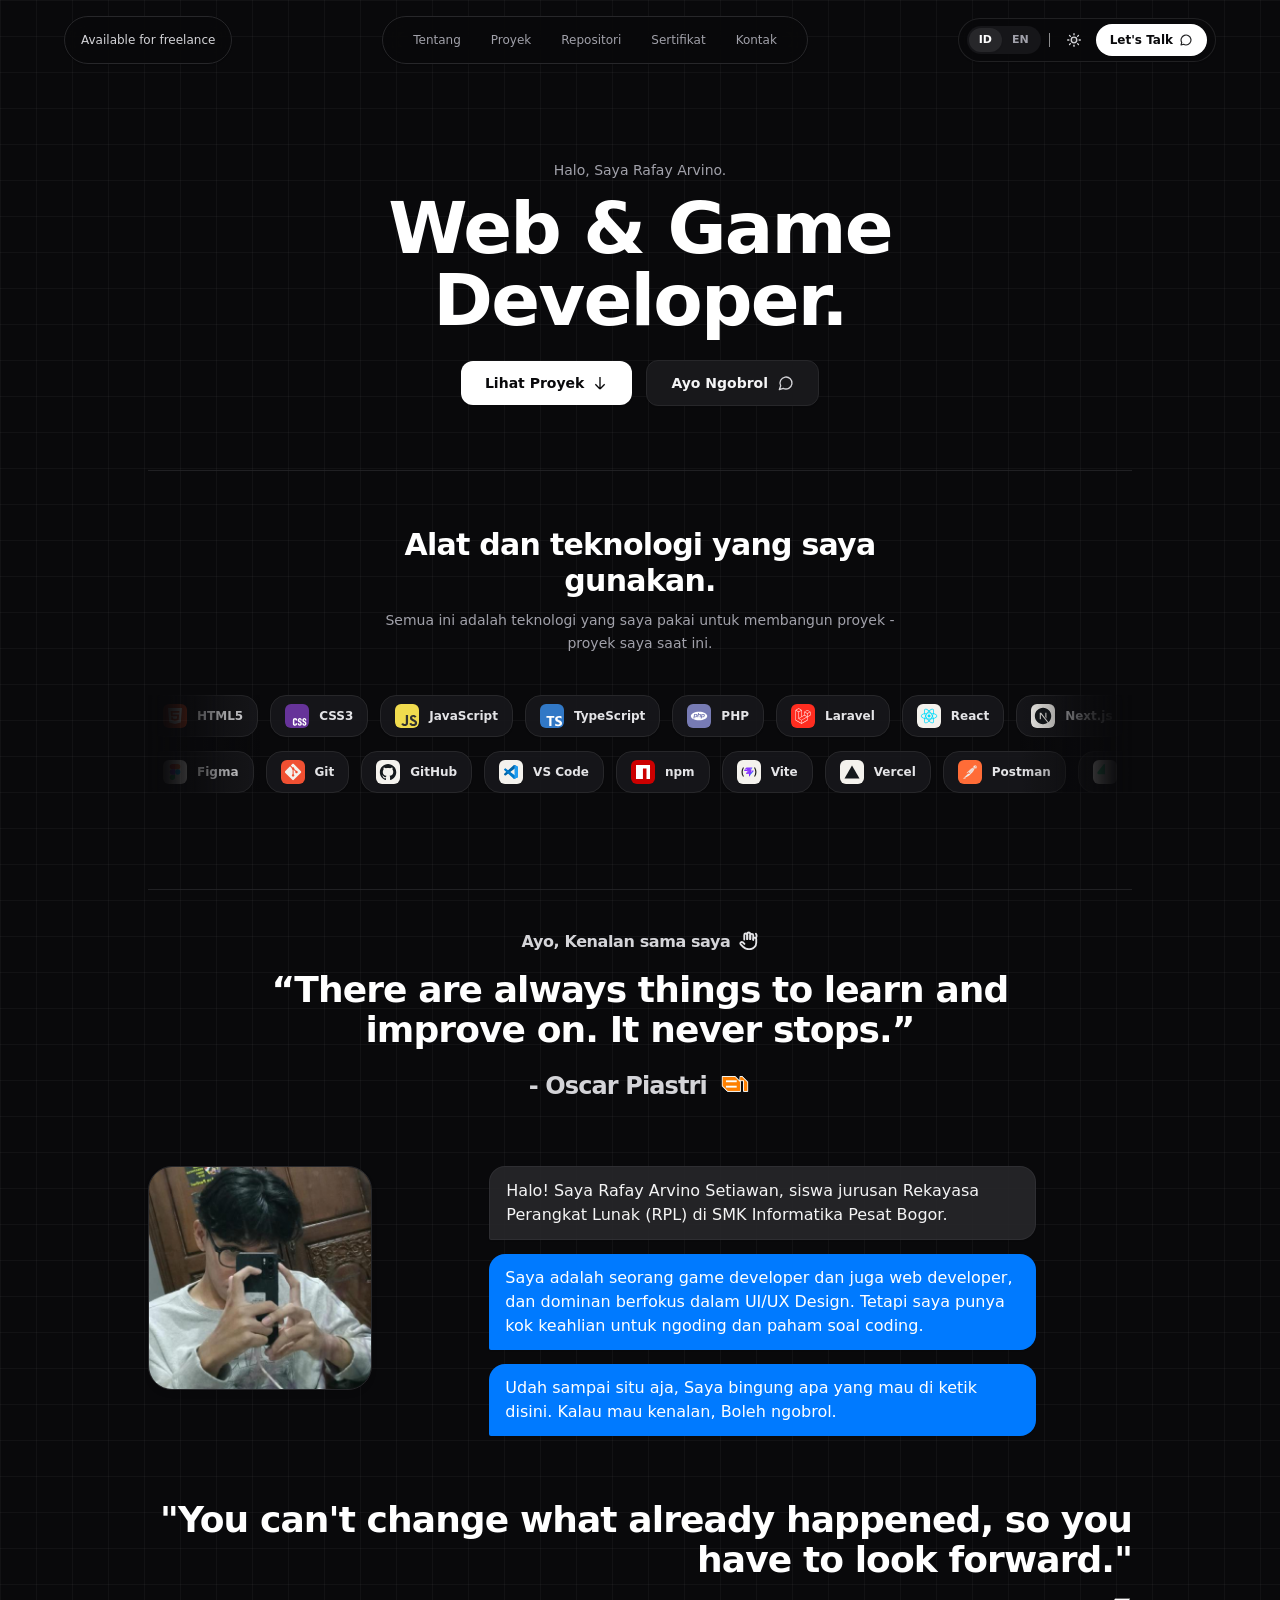
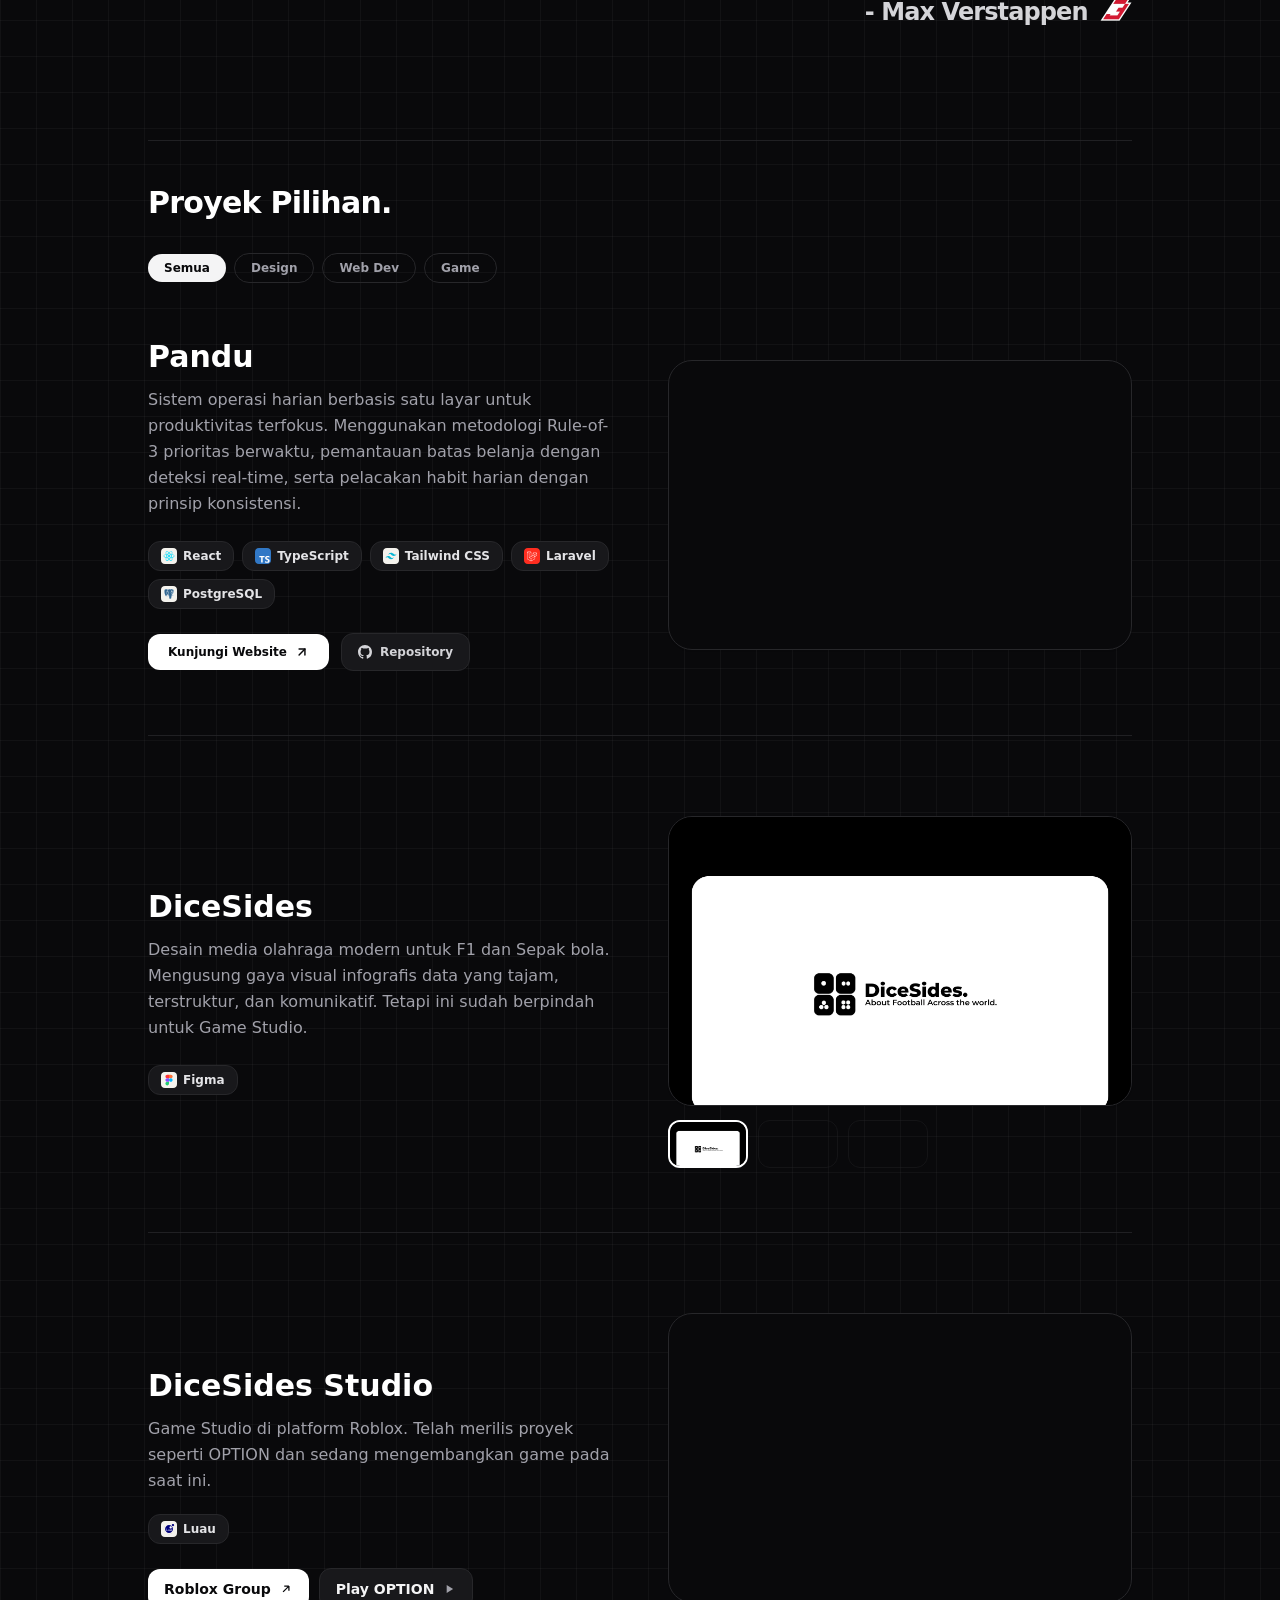
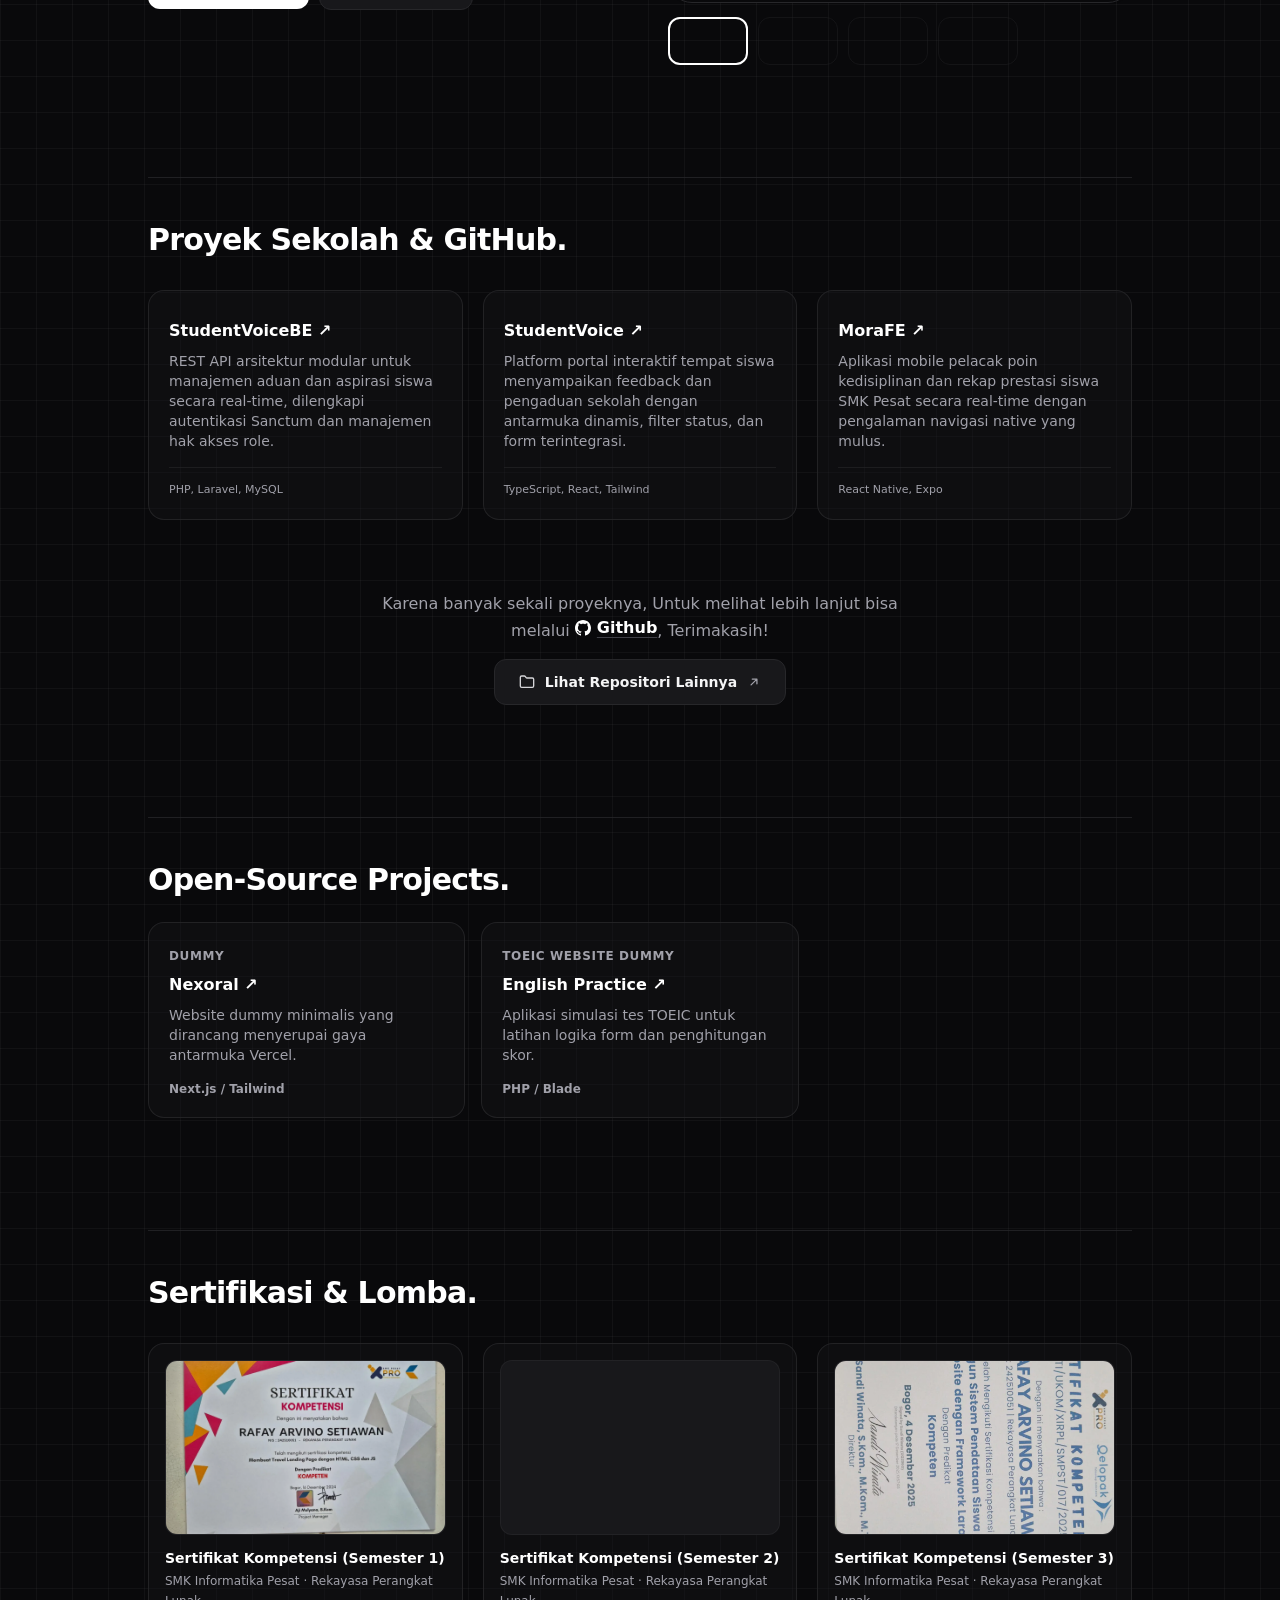
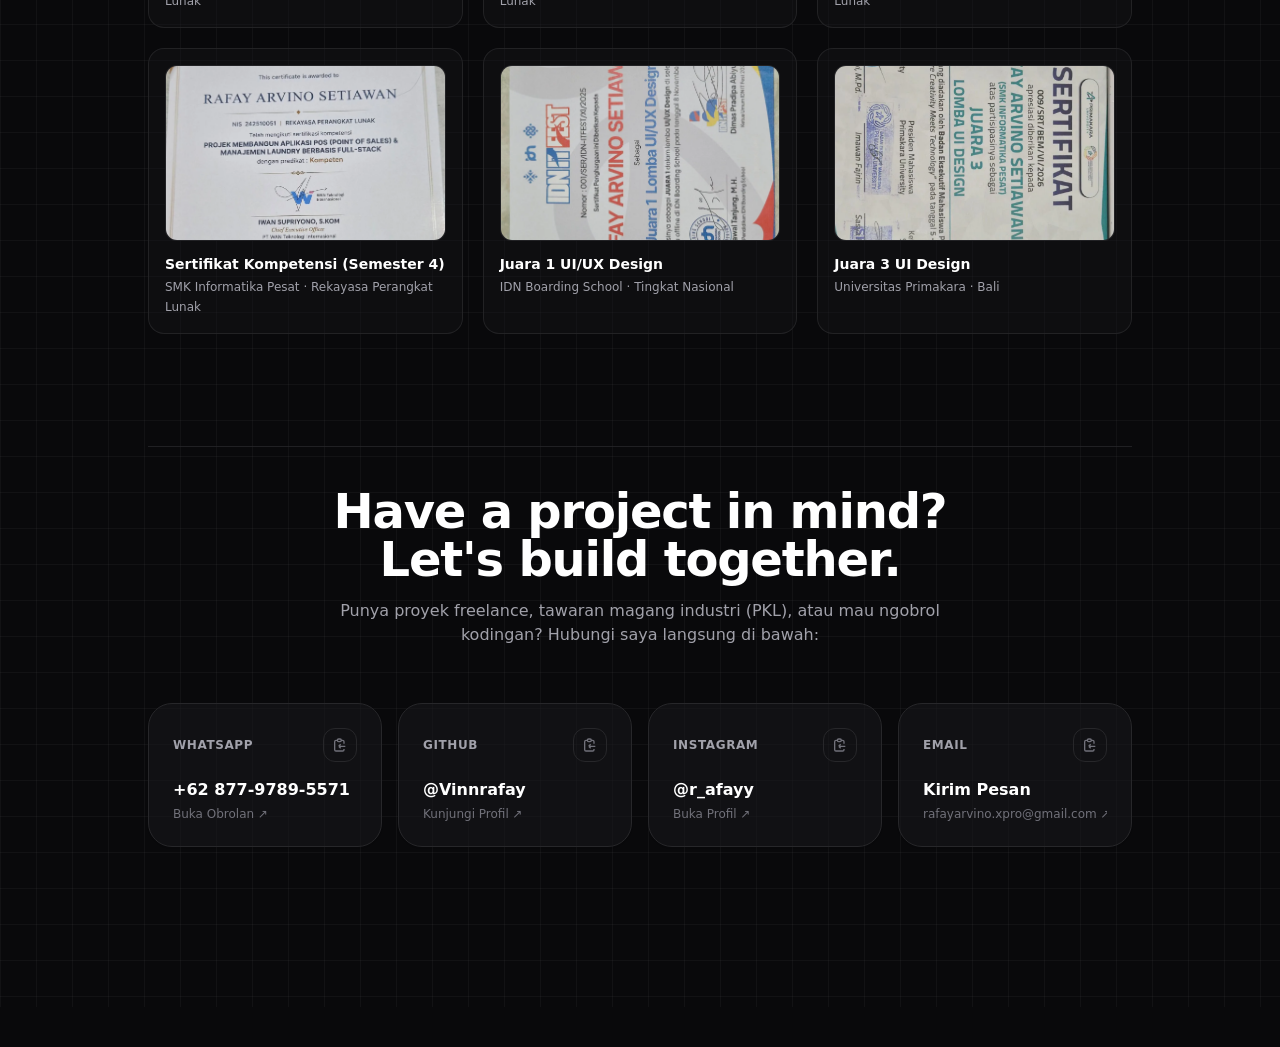
==== commit 2e8140b3: "refactor: remove unnecessary text from project section" ====
--- a/index.html
+++ b/index.html
@@ -414,7 +414,6 @@
         
         <!-- Kiri: Detail Teks, Tech Stack & Action Links -->
         <div class="w-full md:w-1/2 flex flex-col justify-center">
-          <span class="text-xs font-semibold uppercase tracking-wider text-zinc-500 mb-2">Daily OS &amp; Productivity</span>
           <h3 class="text-2xl sm:text-3xl font-extrabold text-zinc-950 dark:text-white mb-3">Pandu</h3>
           
           <p class="text-base leading-relaxed text-zinc-600 dark:text-zinc-400 mb-6">
